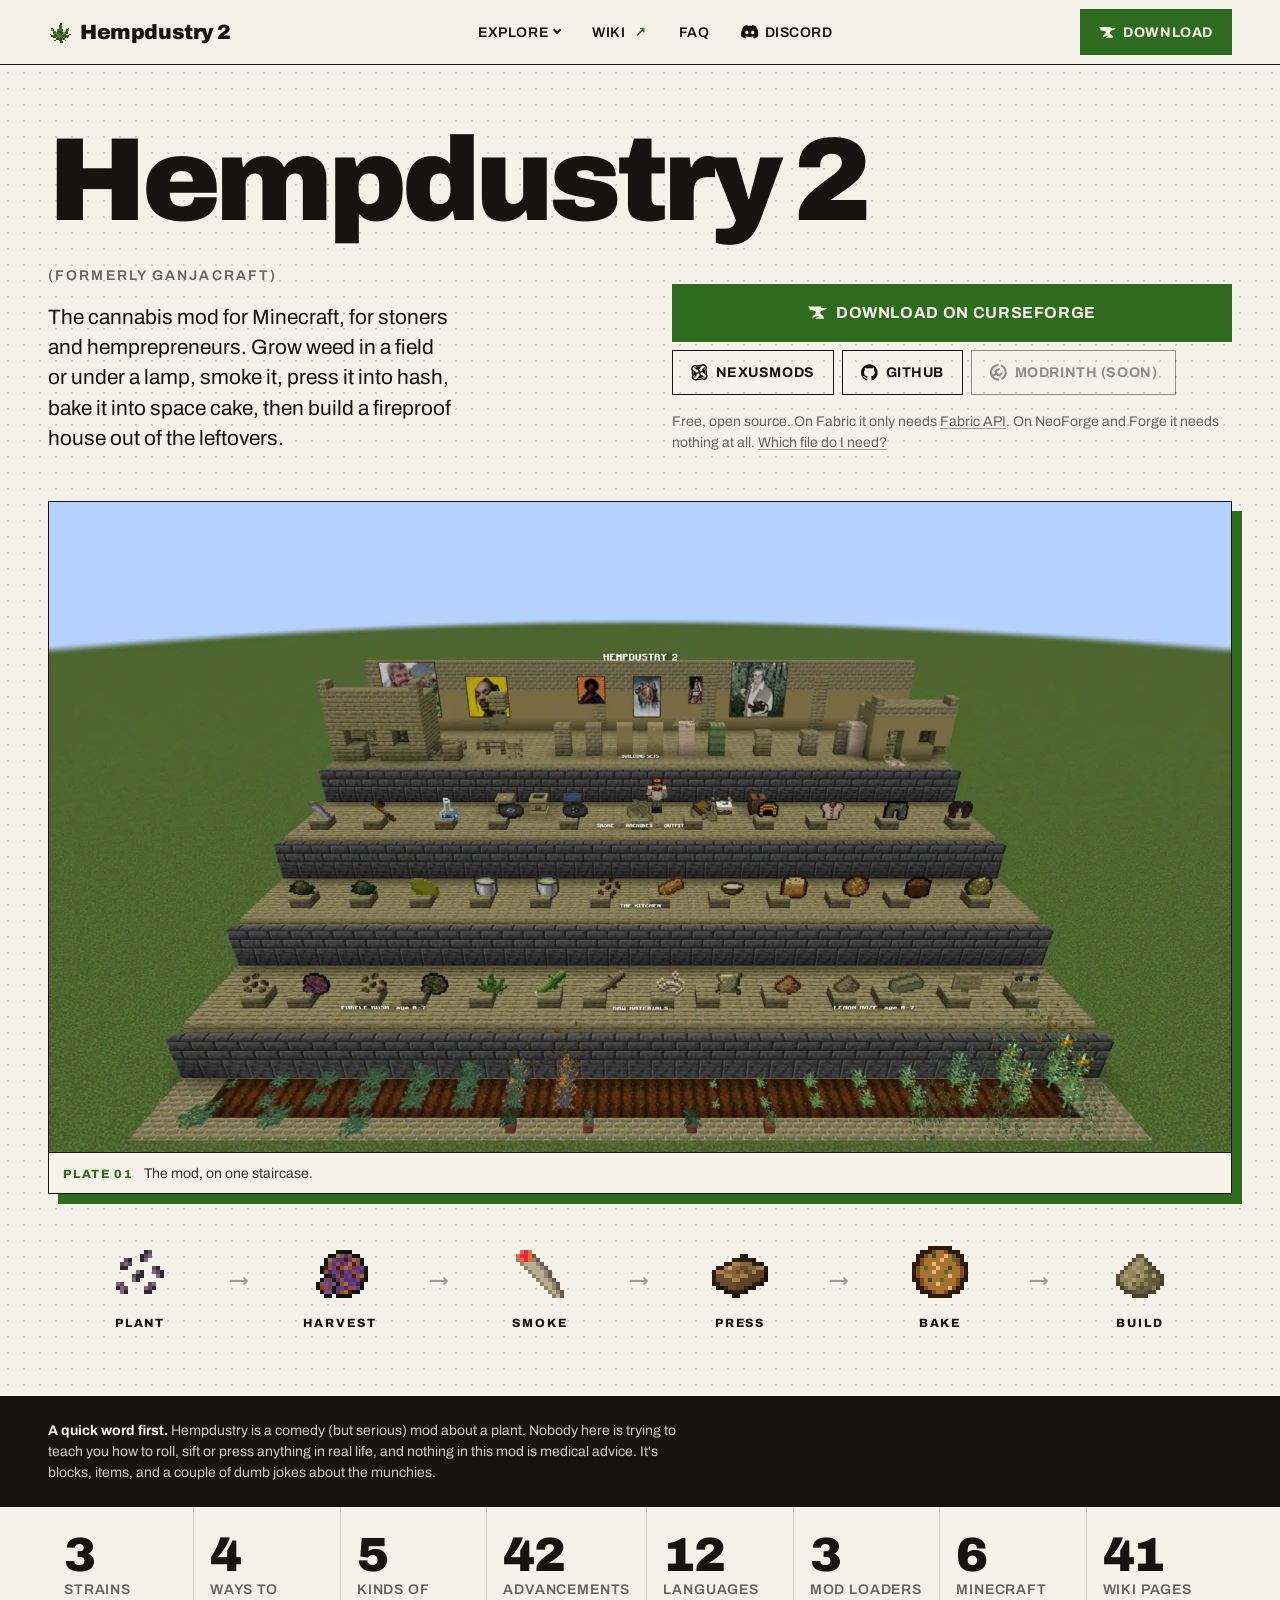
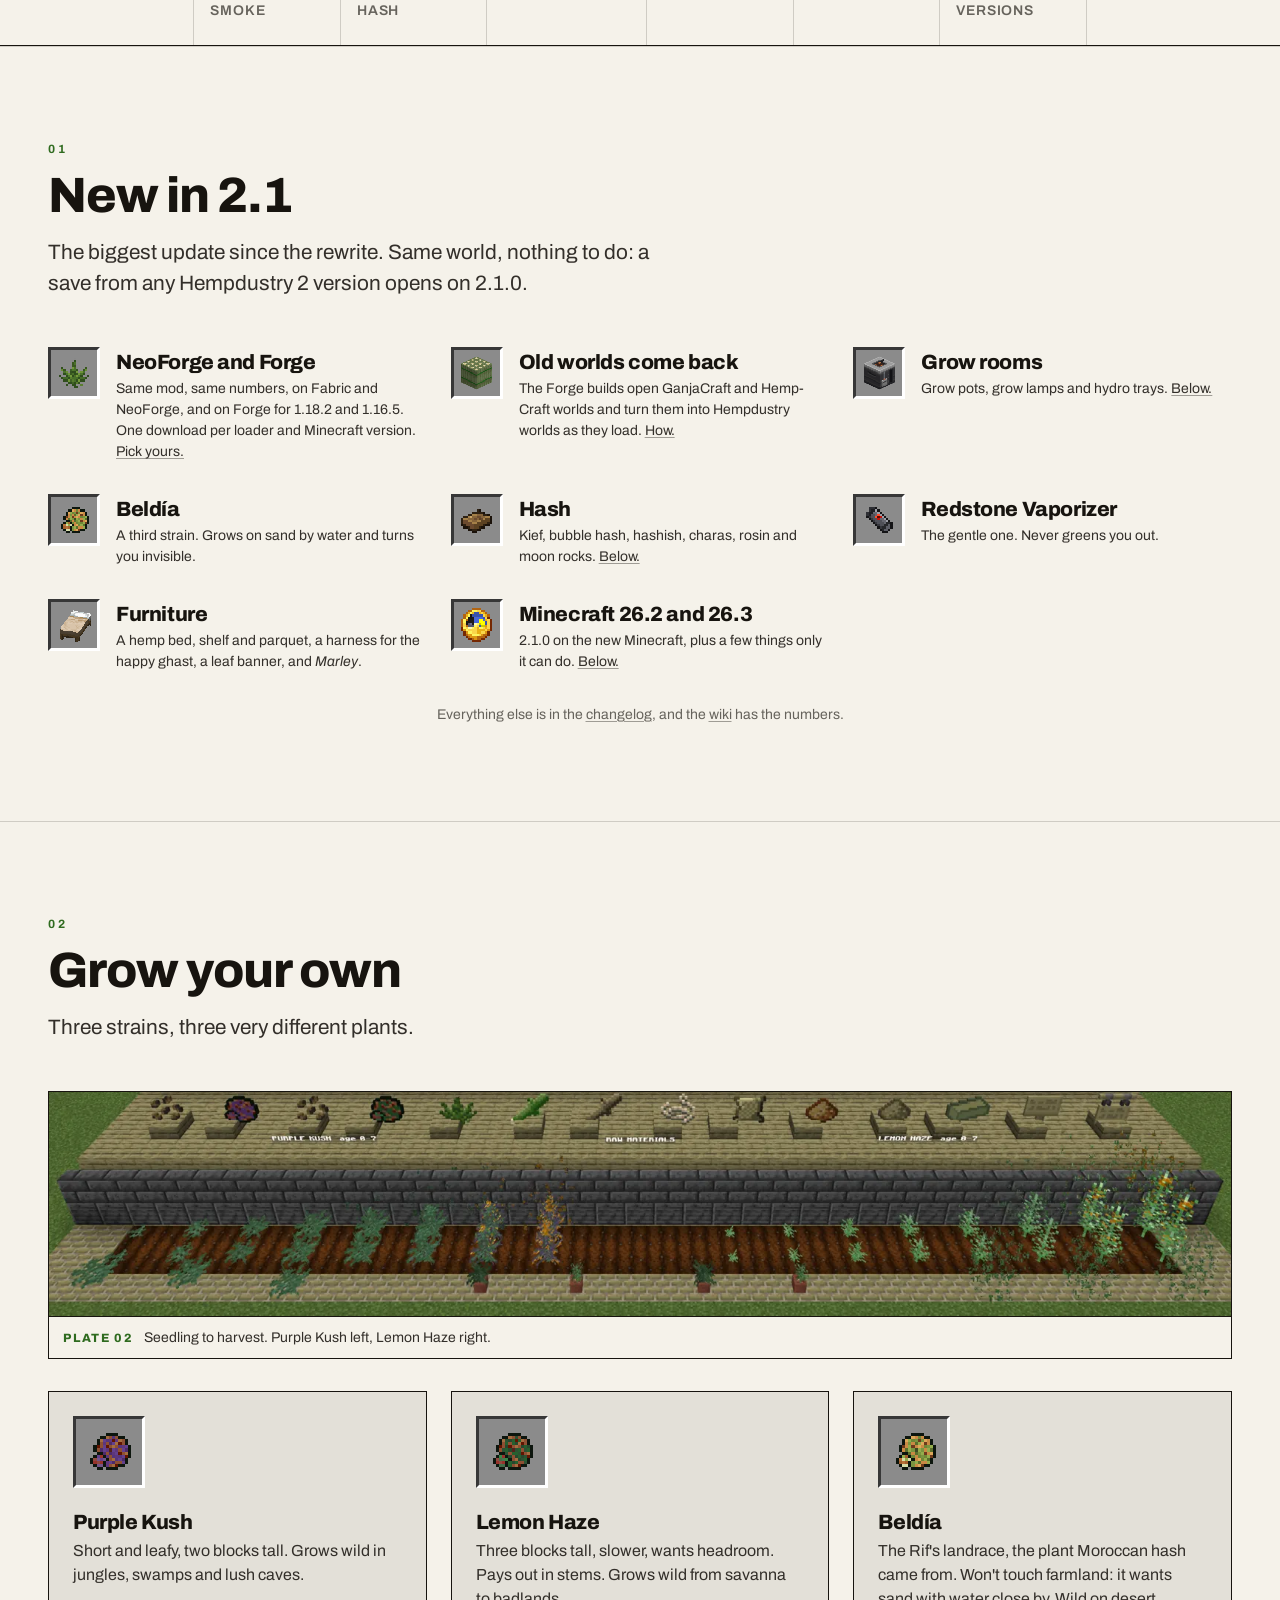
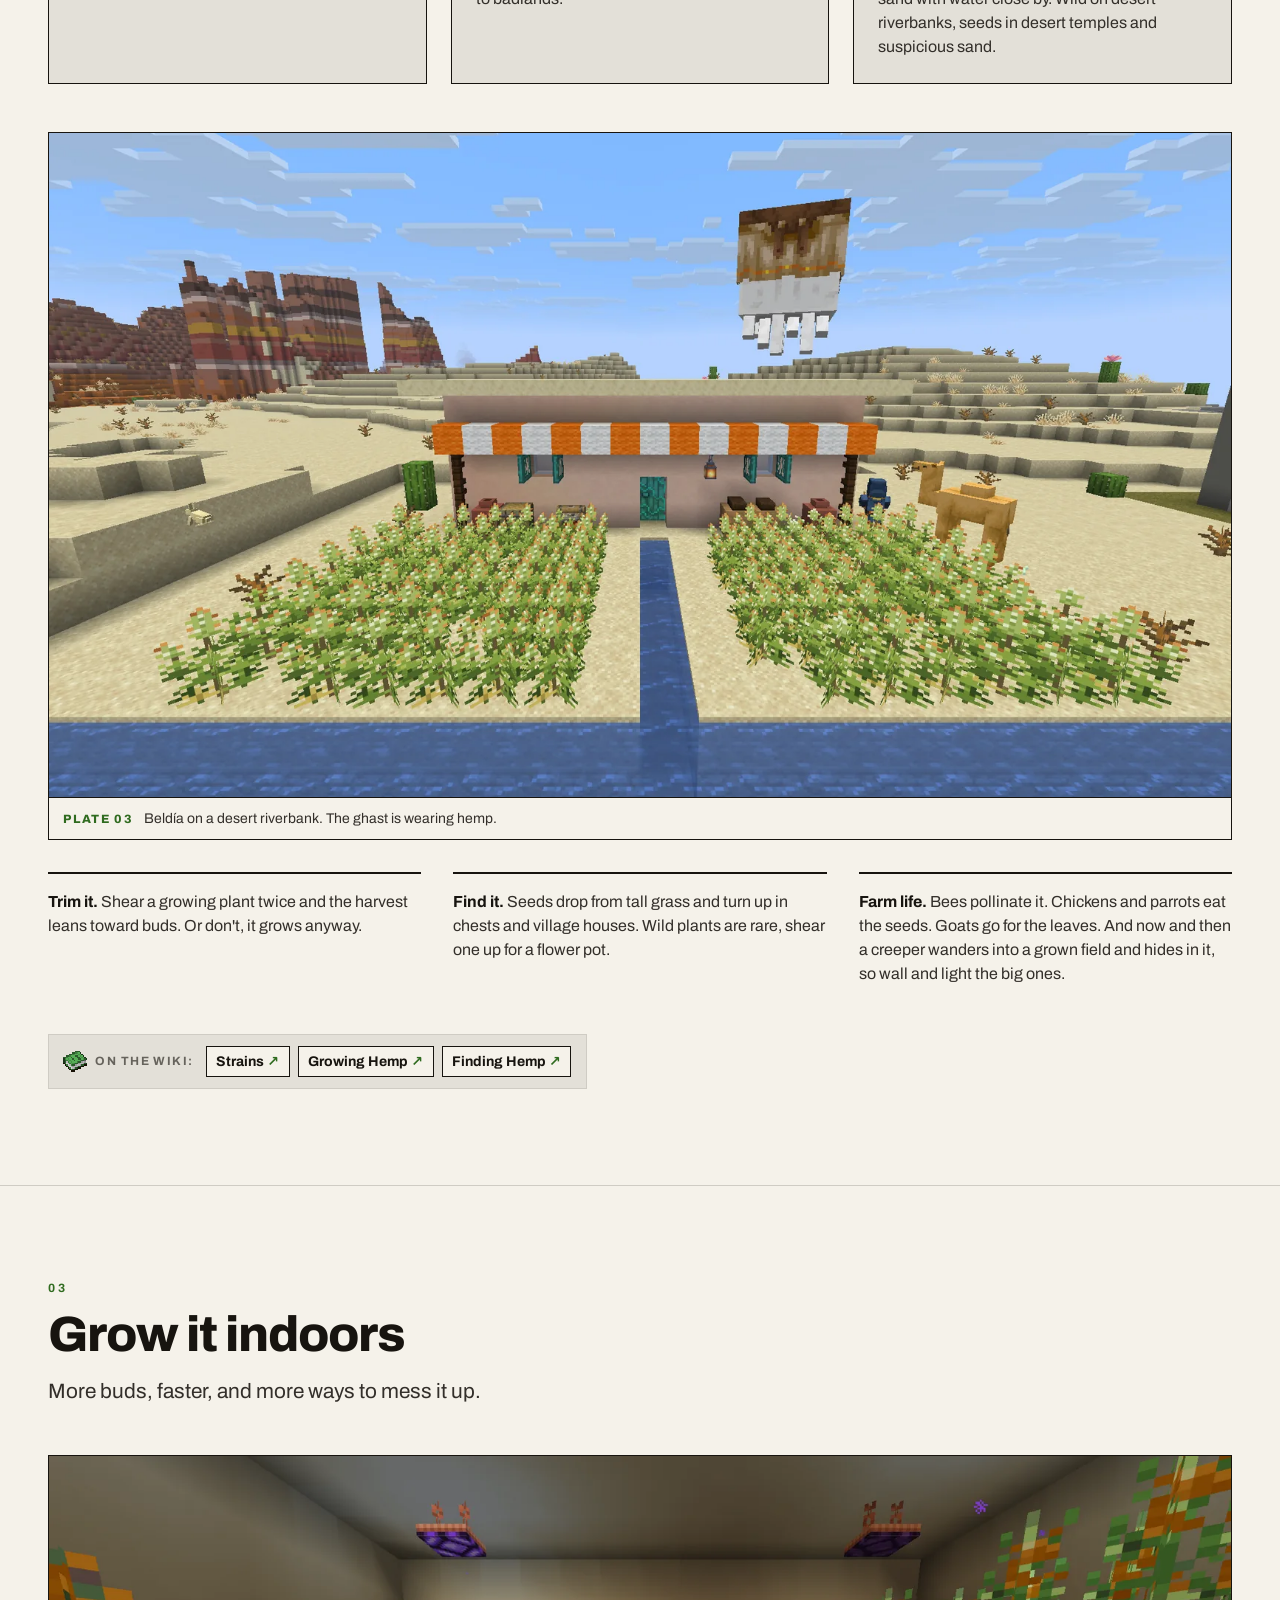
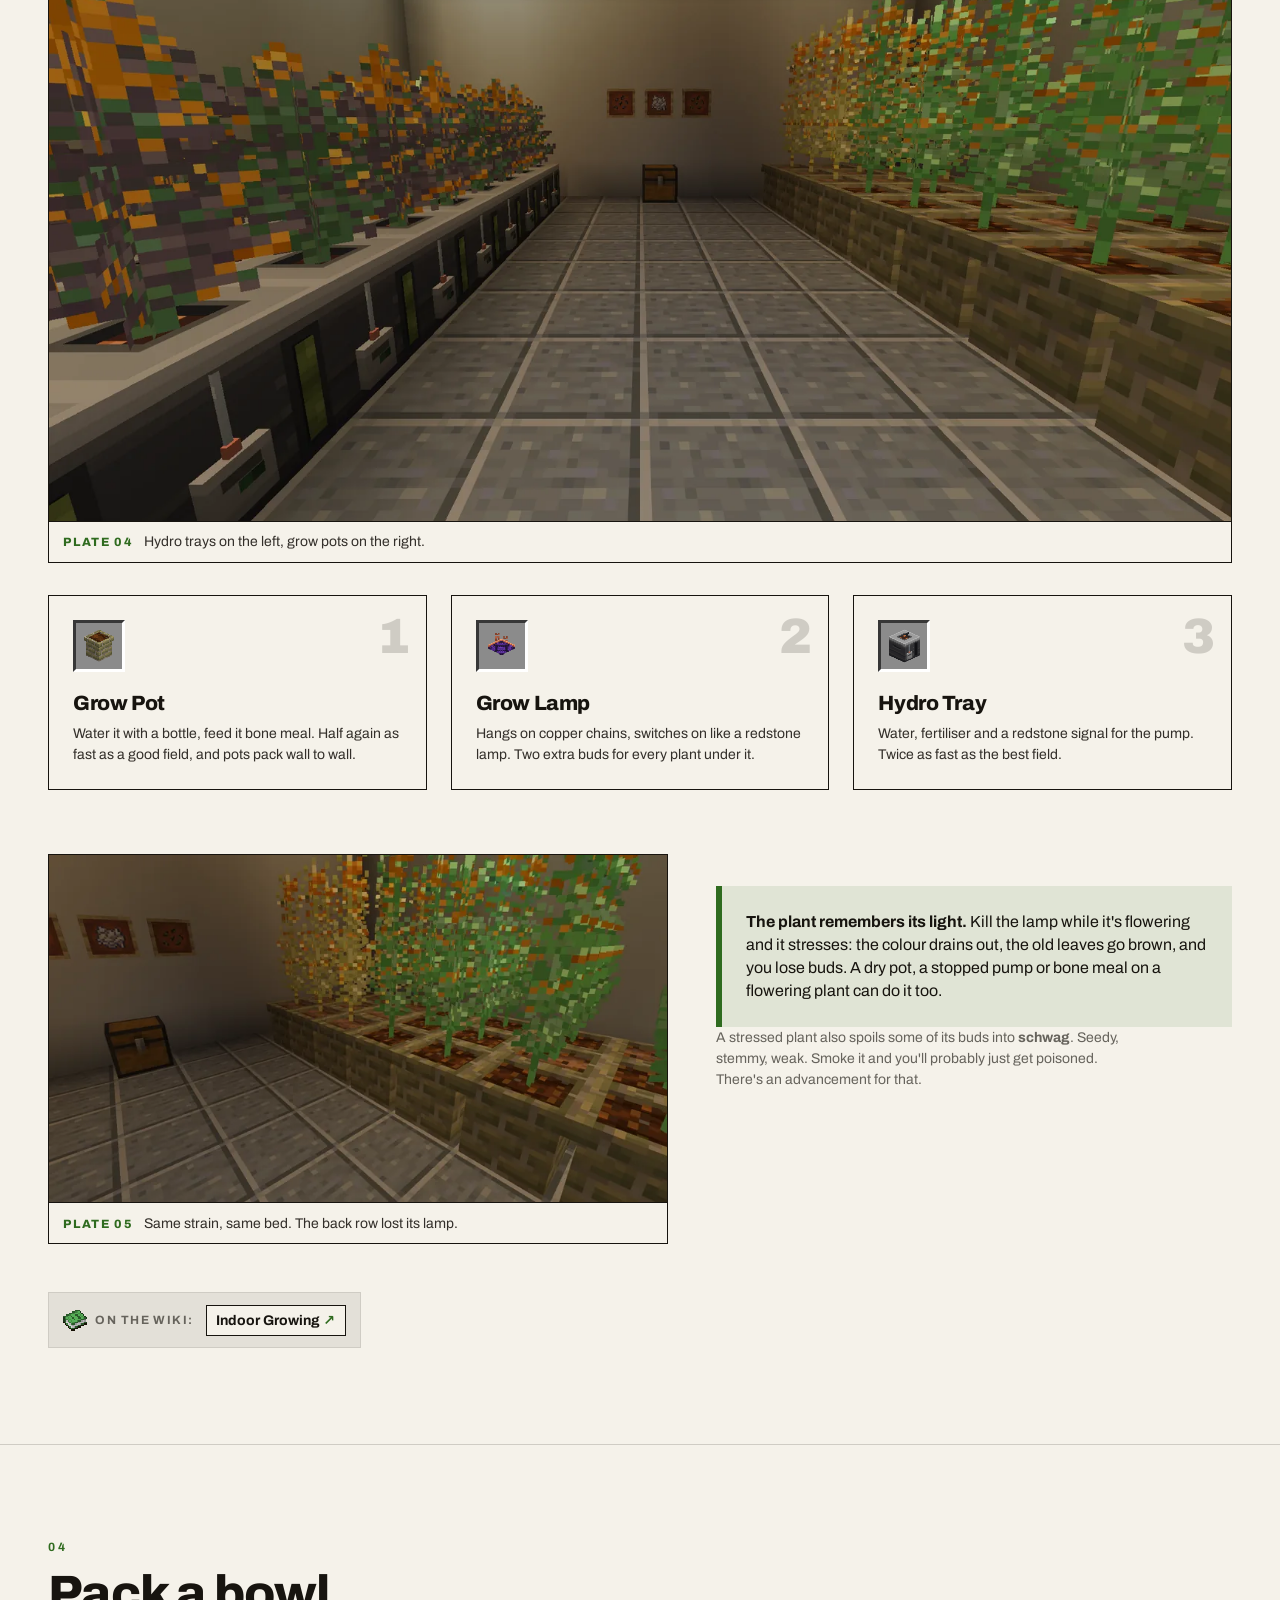
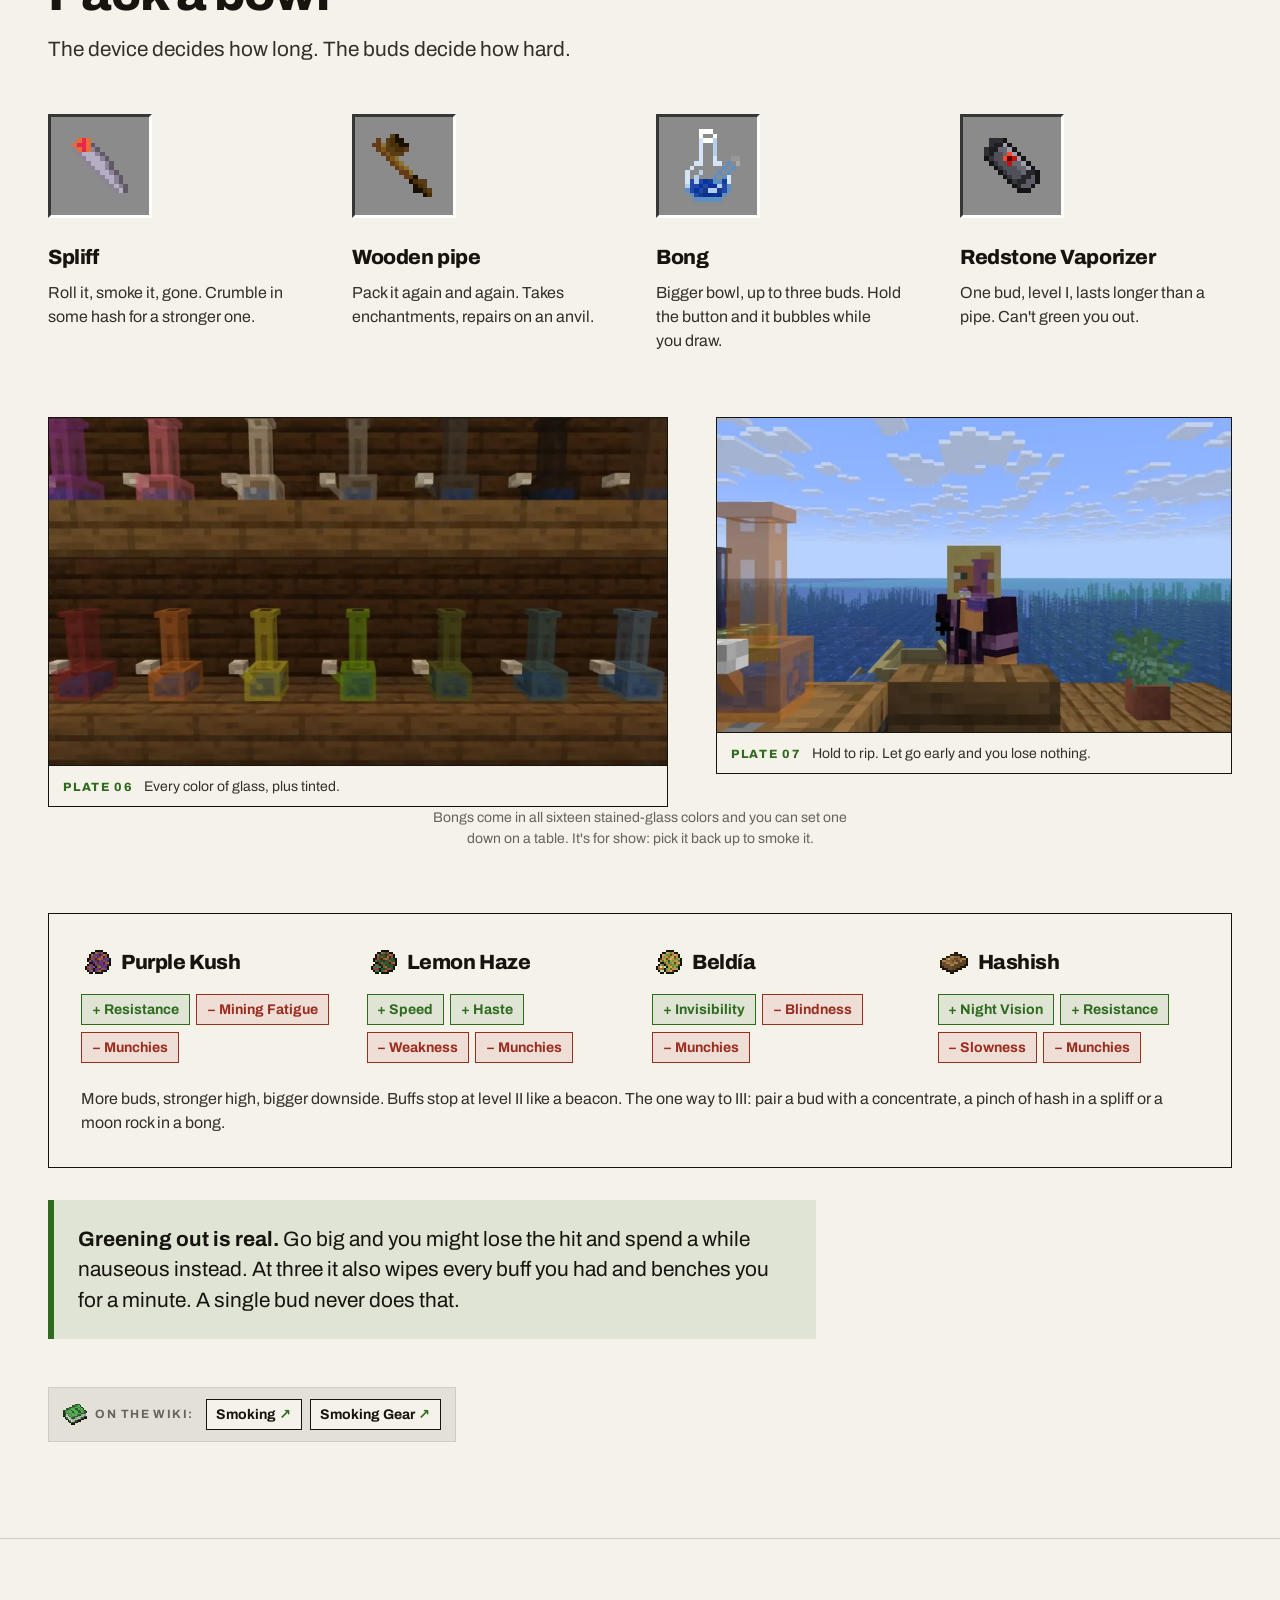
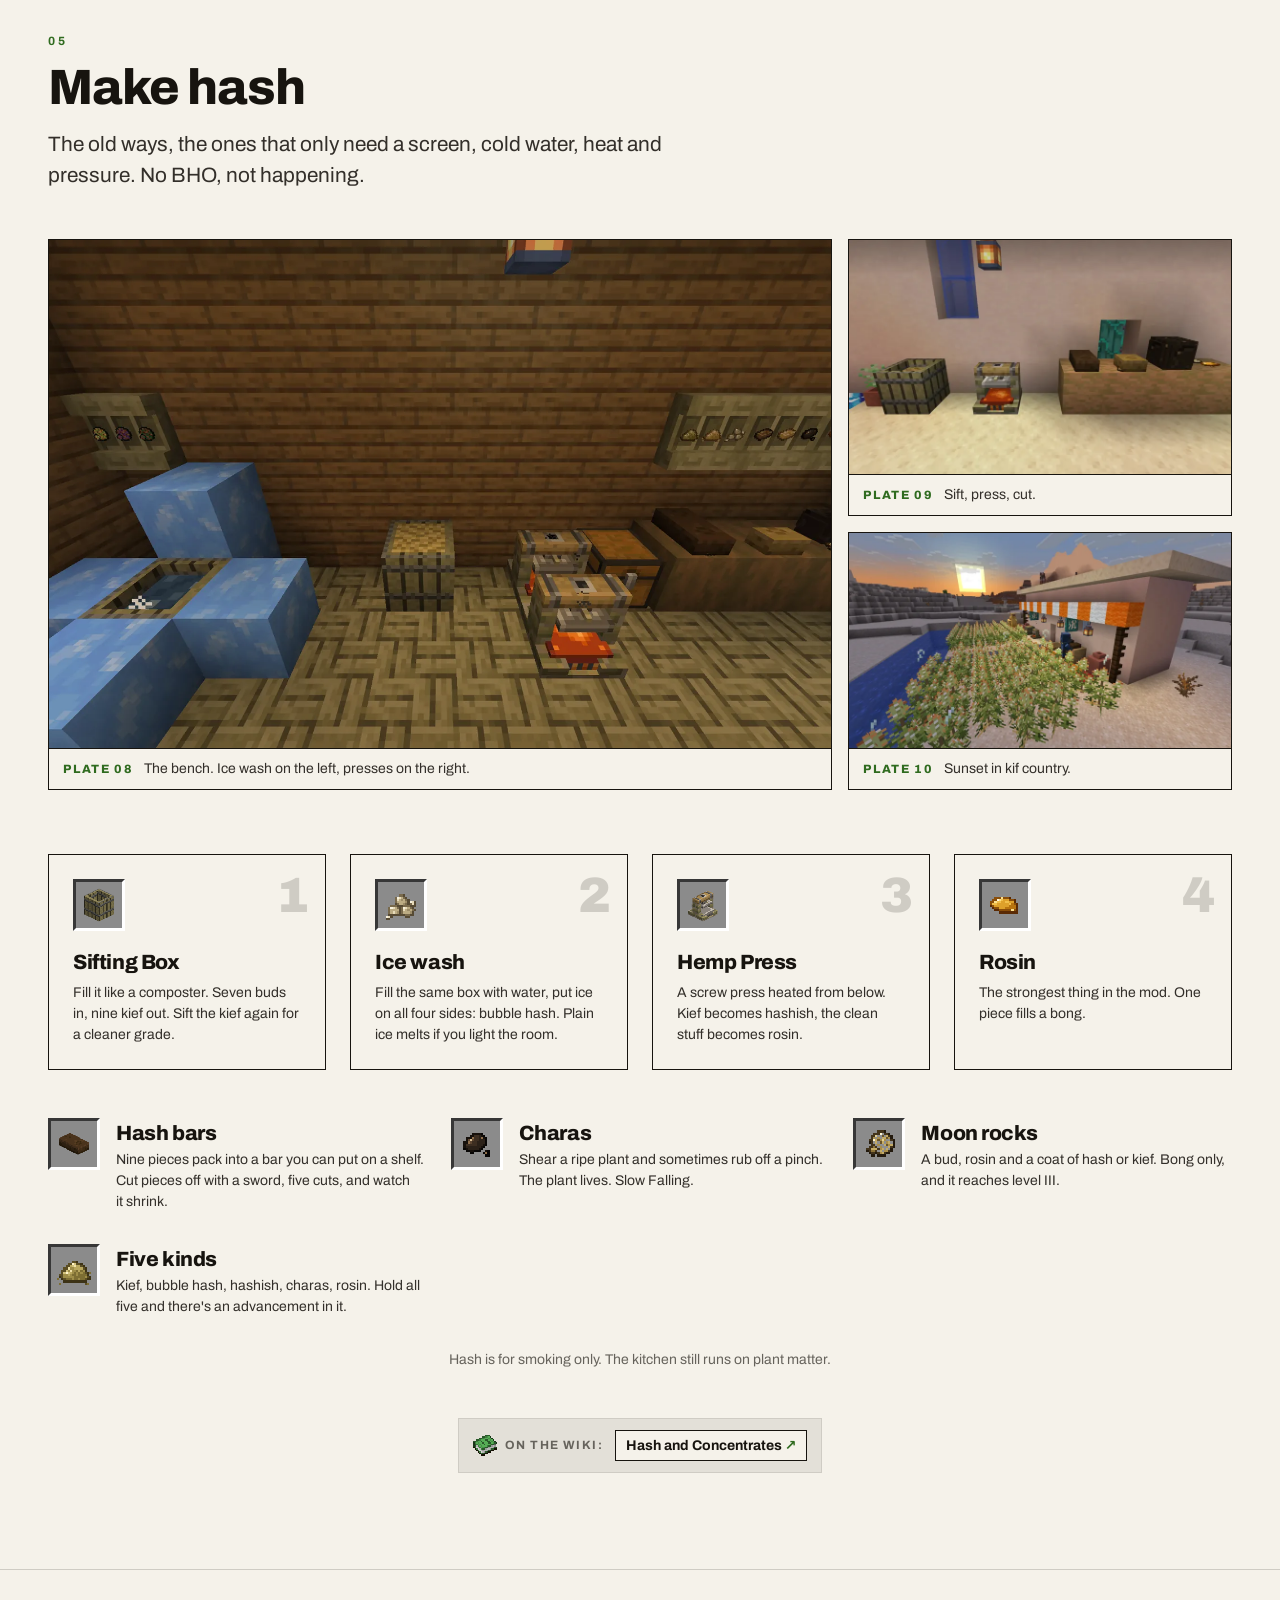
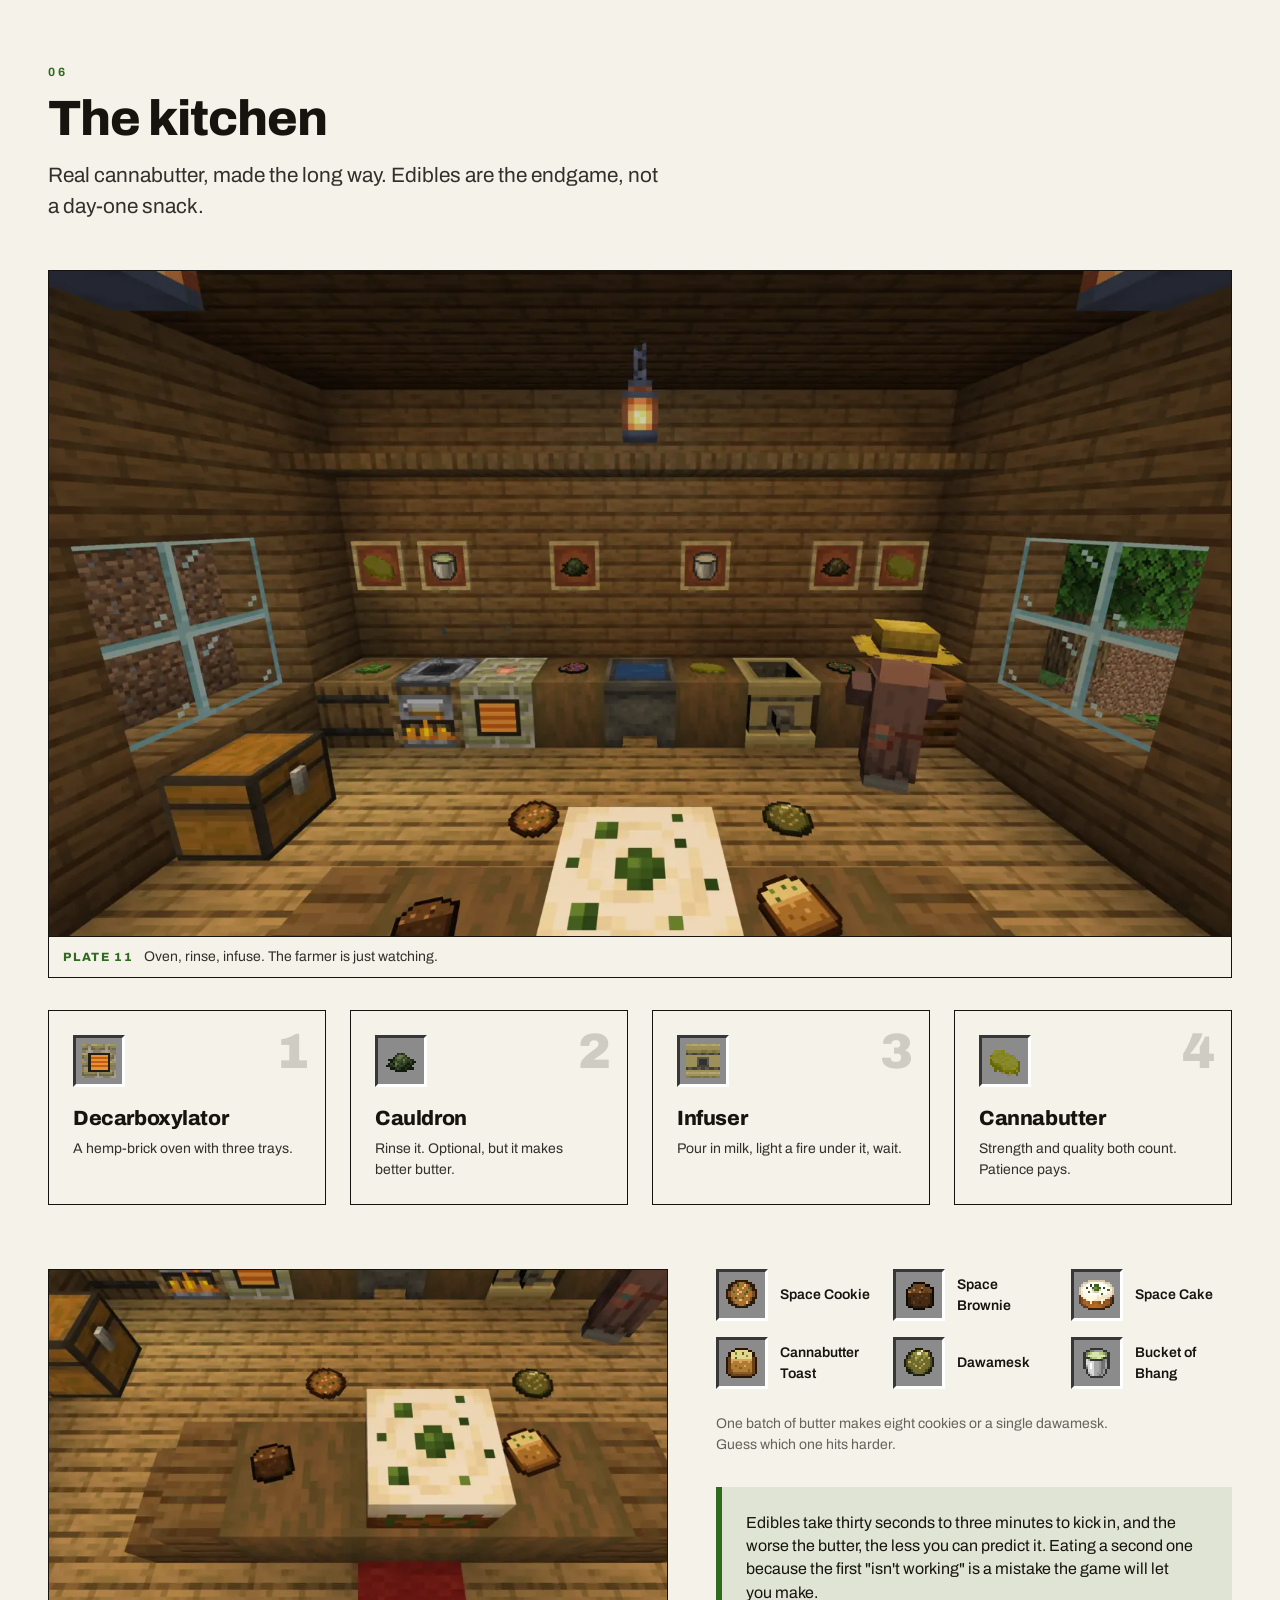
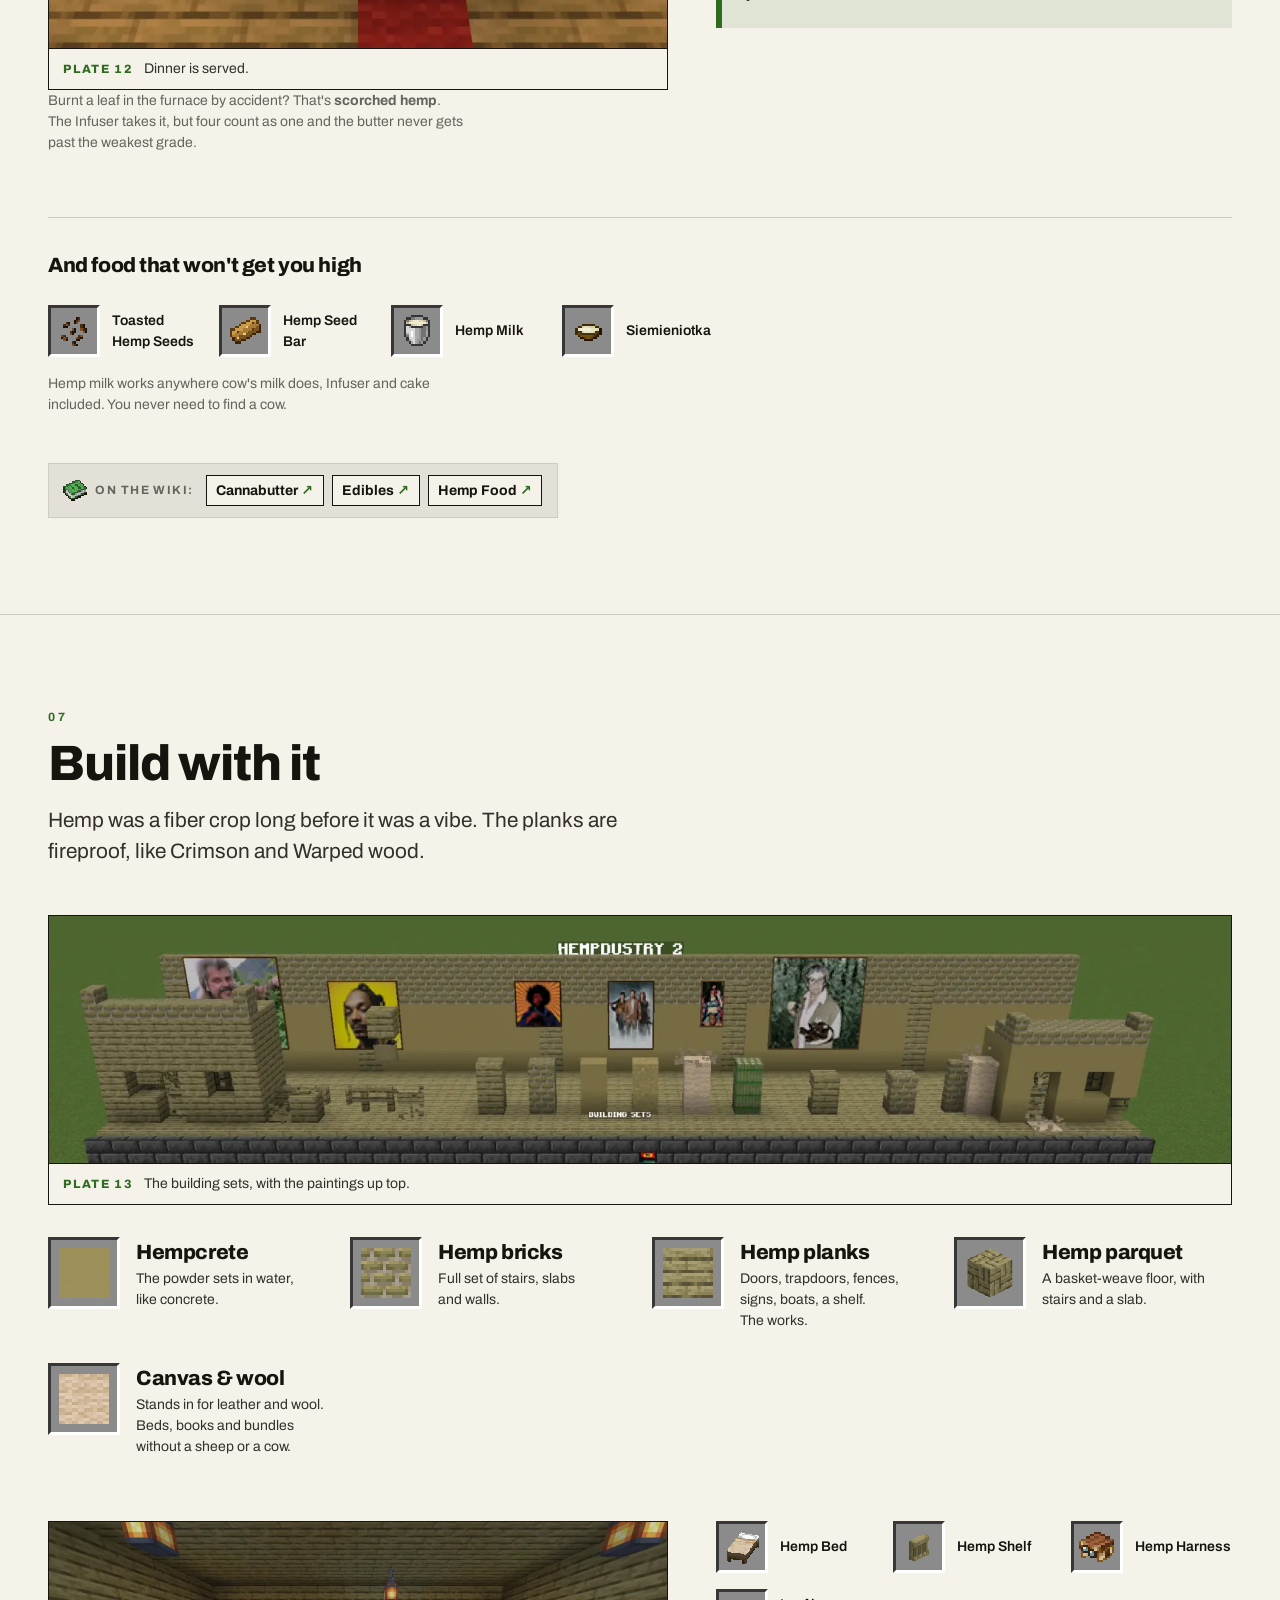
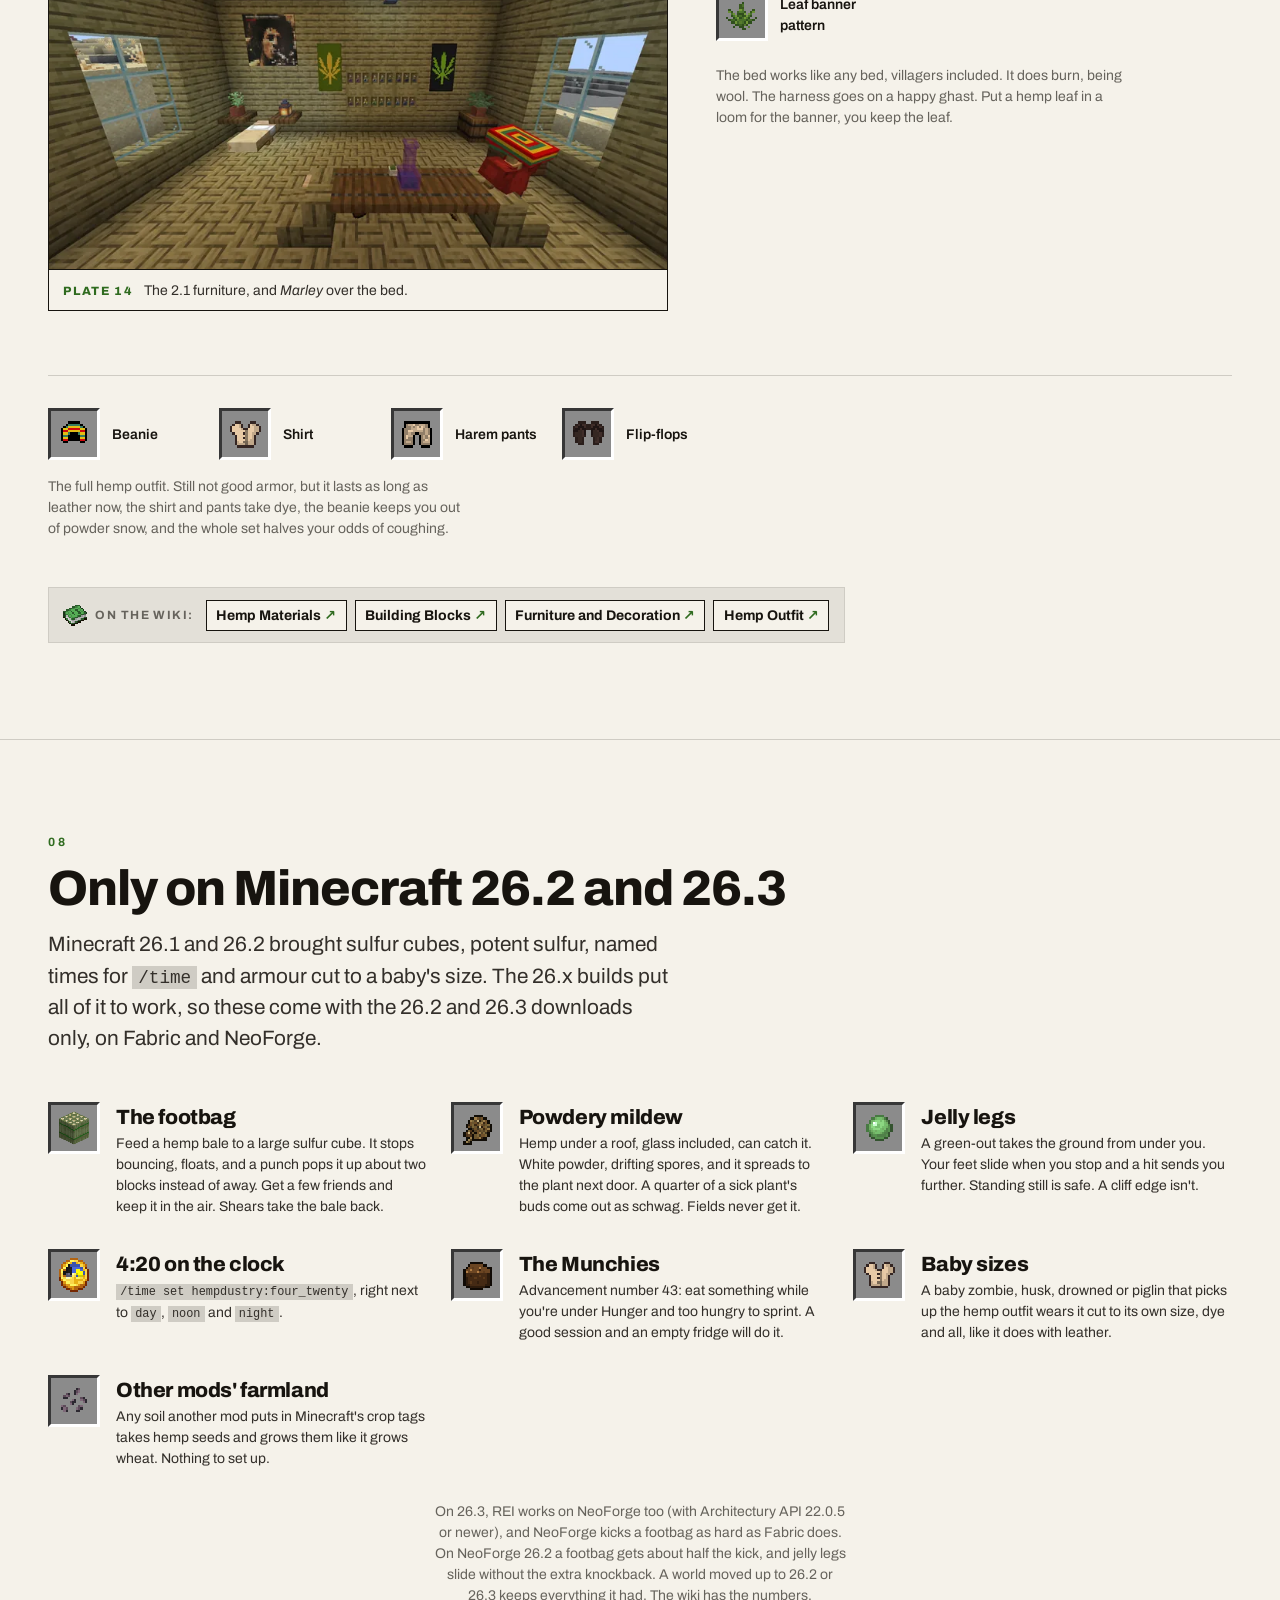
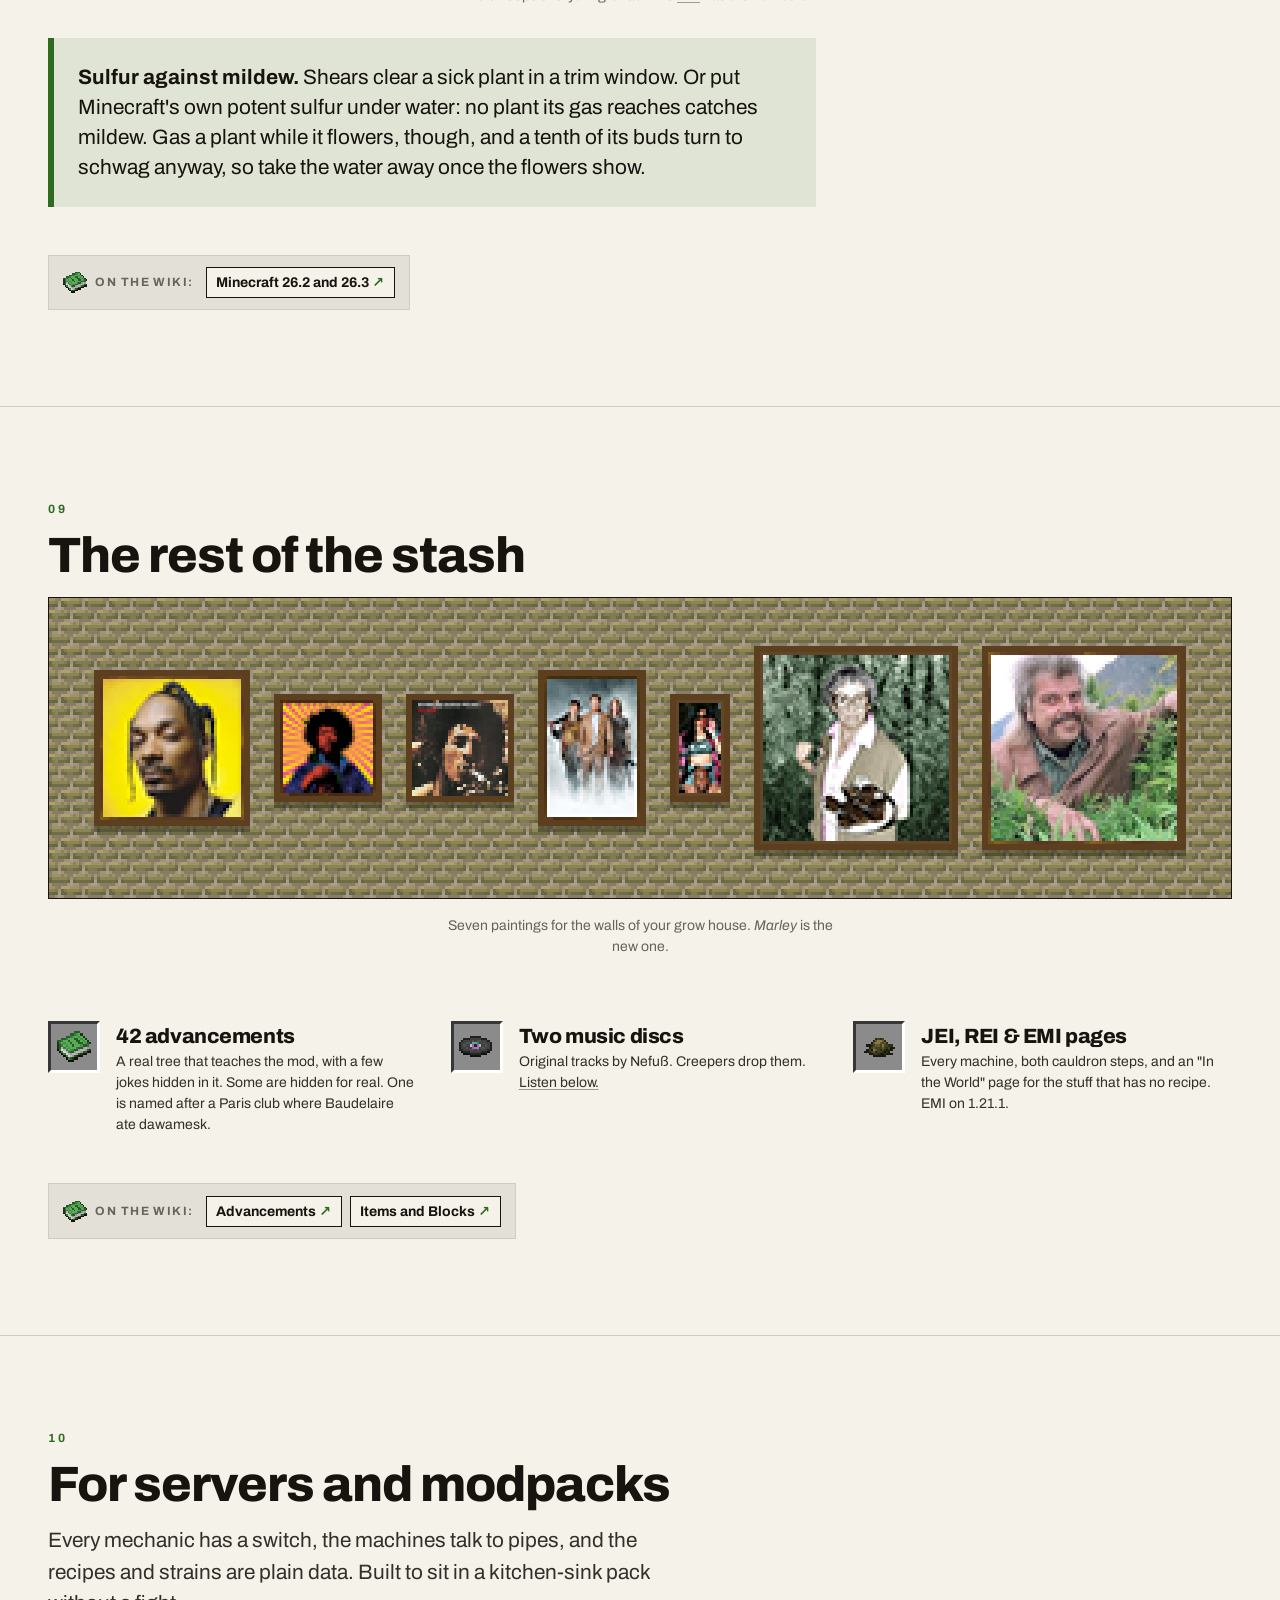
==== index.html @ 459a5767 "Open-source section: licence cards, a build-it terminal, a Can I…? board and the credits The two lic" ====
<!DOCTYPE html>
<html lang="en">
<head>
<meta charset="UTF-8">
<meta name="viewport" content="width=device-width, initial-scale=1.0">
<title>Hempdustry 2 – Minecraft Weed &amp; Cannabis Mod (Fabric, NeoForge &amp; Forge, 1.16.5 to 26.3)</title>
<meta name="description" content="Free, open-source weed mod for Minecraft Java on Fabric, NeoForge and Forge. Grow cannabis indoors or out, smoke it in a spliff, pipe, bong or vaporizer, press hash and rosin, bake edibles, build with hemp. Minecraft 26.3, 26.2, 1.21.11, 1.21.1, 1.18.2 and 1.16.5; opens GanjaCraft and Hemp-Craft worlds.">
<link rel="canonical" href="https://warlon-mhite.github.io/hempdustry-github-page/">
<meta property="og:type" content="website">
<meta property="og:site_name" content="Hempdustry 2">
<meta property="og:url" content="https://warlon-mhite.github.io/hempdustry-github-page/">
<meta property="og:title" content="Hempdustry 2 – the Minecraft cannabis mod">
<meta property="og:description" content="Grow weed, smoke it, press it into hash, bake it, build with it. A Vanilla+ cannabis mod for Minecraft Java on Fabric, NeoForge and Forge.">
<meta property="og:image" content="https://warlon-mhite.github.io/hempdustry-github-page/assets/shots/showcase-1600.webp">
<meta property="og:image:width" content="1600">
<meta property="og:image:height" content="880">
<meta name="twitter:card" content="summary_large_image">
<script type="application/ld+json">
{
  "@context": "https://schema.org",
  "@type": "SoftwareApplication",
  "name": "Hempdustry 2",
  "alternateName": ["Hempdustry", "GanjaCraft"],
  "description": "A free, open-source cannabis (weed, marijuana, hemp) mod for Minecraft Java Edition on Fabric, NeoForge and Forge. Grow three strains in fields, grow pots or hydro trays, smoke them in a spliff, pipe, bong or vaporizer, sift and press hash and rosin, make cannabutter and edibles, and build with hempcrete, hemp bricks and hemp planks. The Forge 1.16.5 and 1.18.2 builds open and convert GanjaCraft and Hemp-Craft worlds.",
  "url": "https://warlon-mhite.github.io/hempdustry-github-page/",
  "image": "https://warlon-mhite.github.io/hempdustry-github-page/assets/shots/showcase-1600.webp",
  "applicationCategory": "GameApplication",
  "applicationSubCategory": "Minecraft mod",
  "operatingSystem": "Windows, macOS, Linux (Minecraft Java Edition with Fabric, NeoForge or Forge)",
  "softwareVersion": "2.1.0",
  "dateModified": "2026-11-08",
  "softwareRequirements": "Minecraft Java Edition 26.3, 26.2, 1.21.11 or 1.21.1 with Fabric Loader and Fabric API, or NeoForge; Minecraft 1.18.2 or 1.16.5 with Forge",
  "keywords": "minecraft cannabis mod, minecraft weed mod, minecraft marijuana mod, minecraft hemp mod, minecraft hash mod, fabric mod, neoforge mod, forge mod, ganjacraft, edibles, bong, grow room, hempcrete",
  "license": "https://www.gnu.org/licenses/agpl-3.0.html",
  "isAccessibleForFree": true,
  "offers": { "@type": "Offer", "price": "0", "priceCurrency": "USD" },
  "author": { "@type": "Person", "name": "Warlon Mhite" },
  "downloadUrl": "https://www.curseforge.com/minecraft/mc-mods/ganjacraft",
  "sameAs": [
    "https://www.curseforge.com/minecraft/mc-mods/ganjacraft",
    "https://www.nexusmods.com/minecraft/mods/218",
    "https://github.com/warlon-mhite/hempdustry-fabric"
  ]
}
</script>
<link rel="icon" href="assets/icons/hemp_leaf.png">
<link rel="preconnect" href="https://fonts.googleapis.com">
<link rel="preconnect" href="https://fonts.gstatic.com" crossorigin>
<link href="https://fonts.googleapis.com/css2?family=Archivo:ital,wght@0,400;0,500;0,600;0,700;0,800;0,900;1,400;1,600&family=Pixelify+Sans:wght@400;500&display=swap" rel="stylesheet">
<link rel="stylesheet" href="assets/css/style.css">
</head>
<body id="top">
<!-- Platform logos: Simple Icons (CC0), drawn in currentColor -->
<svg class="sprite" width="0" height="0" aria-hidden="true" focusable="false">
  <symbol id="logo-curseforge" viewBox="0 0 24 24"><path d="M18.326 9.2145S23.2261 8.4418 24 6.1882h-7.5066V4.4H0l2.0318 2.3576V9.173s5.1267-.2665 7.1098 1.2372c2.7146 2.516-3.053 5.917-3.053 5.917L5.0995 19.6c1.5465-1.4726 4.494-3.3775 9.8983-3.2857-2.0565.65-4.1245 1.6651-5.7344 3.2857h10.9248l-1.0288-3.2726s-7.918-4.6688-.8336-7.1127z"/></symbol>
  <symbol id="logo-nexusmods" viewBox="0 0 24 24"><path d="M17.376 0c-.993 0-2.18.686-2.907 1.182-1.676-.36-4.036-.545-6.787.635-1.365-.513-2.425-.562-3.32-.488a2.16 2.16 0 0 0-1.27.429c-.33.22-2.788 2.69-3.069 4.652C-.15 7.508.68 8.932 1.218 9.718c-.44 1.76-.2 4.572.517 6.188-.353 1.041-.713 2.089-.664 3.205.01.584.061 1.188.398 1.684C1.72 21.19 4.528 24 6.545 24c.957 0 1.93-.428 3.07-1.24 2.16.383 4.402.348 6.448-.532 2.573 1.001 4.224.625 4.84.162.587-.457 2.826-2.915 3.07-4.622.1-.672-.023-1.638-1.226-3.397a10.983 10.983 0 0 0-.501-6.455c.396-1.069.673-2.188.59-3.337-.015-.68-.221-1.167-.487-1.507-.209-.335-2.415-2.39-4.028-2.91A3.105 3.105 0 0 0 17.376 0m-.03 2.082c.65.015 2.155 1.093 3.01 1.906l.355.34c-.959-.163-2.125.428-3.26 1.55a10.28 10.28 0 0 0-1.358 1.595c-.28.384-.517.768-.753 1.285l1.18.635-3.895 1.477-1.122-4.18 1.033.547c1.358-3.102 2.524-3.973 3.232-4.416h.015a5.12 5.12 0 0 1 1.49-.724zM12 3.065a8.932 8.932 0 0 1 2.22.279 7.67 7.67 0 0 0-.42.488 8.403 8.403 0 0 0-1.8-.196 8.336 8.336 0 0 0-5.897 2.432 7.86 7.86 0 0 1-.37-.433A8.905 8.905 0 0 1 12 3.065m-7.076.305c.71-.002 1.309.127 2.2.466a9.526 9.526 0 0 0-1.713 1.337c-.327-.542-.624-1.156-.488-1.803m-.606.042c-.162.96.428 2.126 1.55 3.264.457.487 1.003.945 1.594 1.358.383.281.767.517 1.283.754l.62-1.182 1.49 3.914-4.176 1.122.546-1.033c-3.099-1.36-3.969-2.526-4.412-3.235v-.015a5.144 5.144 0 0 1-.723-1.491l-.015-.074c.015-.65 1.092-2.156 1.904-3.013Zm16.035 1.483a1.259 1.259 0 0 1 .26.015l.14.023a5.05 5.05 0 0 1-.13 1.137v.015c-.1.383-.228.765-.377 1.148a9.526 9.526 0 0 0-1.346-1.776c.547-.357 1.051-.546 1.453-.562M18.43 5.8a8.903 8.903 0 0 1 2.506 6.2 8.937 8.937 0 0 1-.27 2.183 7.658 7.658 0 0 0-.488-.425A8.407 8.407 0 0 0 20.364 12 8.334 8.334 0 0 0 18 6.173a7.904 7.904 0 0 1 .429-.373M3.315 9.905c.157.148.319.29.488.425A8.417 8.417 0 0 0 3.636 12c0 2.248.887 4.286 2.327 5.788a8.11 8.11 0 0 1-.426.376A8.902 8.902 0 0 1 3.065 12a8.937 8.937 0 0 1 .25-2.095m13.988 1.541-.546 1.034c3.098 1.359 3.969 2.526 4.412 3.235v.014c.34.488.575.99.723 1.492l.014.074c-.014.65-1.092 2.156-1.903 3.013l-.34.354c.163-.96-.427-2.127-1.549-3.264a10.298 10.298 0 0 0-1.594-1.359 7.008 7.008 0 0 0-1.283-.753l-.605 1.152-1.505-3.87zm-6.006 1.684 1.121 4.18-1.033-.547c-1.357 3.102-2.523 3.973-3.231 4.416h-.015c-.487.34-.989.576-1.49.724l-.074.015c-.65-.015-2.154-1.093-3.01-1.906l-.354-.34c.959.163 2.124-.428 3.26-1.55.488-.458.945-1.004 1.358-1.595.28-.384.517-.768.753-1.285l-1.166-.635ZM3.72 16.663A9.526 9.526 0 0 0 5.086 18.5c-.697.47-1.33.665-1.777.59l-.138-.024c0-.367.038-.748.128-1.137v-.015c.11-.417.254-.835.42-1.252m14.131 1.314c.129.14.253.283.372.43A8.904 8.904 0 0 1 12 20.936a8.932 8.932 0 0 1-2.282-.296 7.757 7.757 0 0 0 .417-.487 8.335 8.335 0 0 0 7.716-2.175m.696.889c.43.666.607 1.267.534 1.698l-.023.138a5.034 5.034 0 0 1-1.136-.128h-.014a10.718 10.718 0 0 1-1.114-.366 9.526 9.526 0 0 0 1.753-1.342"/></symbol>
  <symbol id="logo-github" viewBox="0 0 24 24"><path d="M12 .297c-6.63 0-12 5.373-12 12 0 5.303 3.438 9.8 8.205 11.385.6.113.82-.258.82-.577 0-.285-.01-1.04-.015-2.04-3.338.724-4.042-1.61-4.042-1.61C4.422 18.07 3.633 17.7 3.633 17.7c-1.087-.744.084-.729.084-.729 1.205.084 1.838 1.236 1.838 1.236 1.07 1.835 2.809 1.305 3.495.998.108-.776.417-1.305.76-1.605-2.665-.3-5.466-1.332-5.466-5.93 0-1.31.465-2.38 1.235-3.22-.135-.303-.54-1.523.105-3.176 0 0 1.005-.322 3.3 1.23.96-.267 1.98-.399 3-.405 1.02.006 2.04.138 3 .405 2.28-1.552 3.285-1.23 3.285-1.23.645 1.653.24 2.873.12 3.176.765.84 1.23 1.91 1.23 3.22 0 4.61-2.805 5.625-5.475 5.92.42.36.81 1.096.81 2.22 0 1.606-.015 2.896-.015 3.286 0 .315.21.69.825.57C20.565 22.092 24 17.592 24 12.297c0-6.627-5.373-12-12-12"/></symbol>
  <symbol id="logo-modrinth" viewBox="0 0 24 24"><path d="M12.252.004a11.78 11.768 0 0 0-8.92 3.73 11 10.999 0 0 0-2.17 3.11 11.37 11.359 0 0 0-1.16 5.169c0 1.42.17 2.5.6 3.77.24.759.77 1.899 1.17 2.529a12.3 12.298 0 0 0 8.85 5.639c.44.05 2.54.07 2.76.02.2-.04.22.1-.26-1.7l-.36-1.37-1.01-.06a8.5 8.489 0 0 1-5.18-1.8 5.34 5.34 0 0 1-1.3-1.26c0-.05.34-.28.74-.5a37.572 37.545 0 0 1 2.88-1.629c.03 0 .5.45 1.06.98l1 .97 2.07-.43 2.06-.43 1.47-1.47c.8-.8 1.48-1.5 1.48-1.52 0-.09-.42-1.63-.46-1.7-.04-.06-.2-.03-1.02.18-.53.13-1.2.3-1.45.4l-.48.15-.53.53-.53.53-.93.1-.93.07-.52-.5a2.7 2.7 0 0 1-.96-1.7l-.13-.6.43-.57c.68-.9.68-.9 1.46-1.1.4-.1.65-.2.83-.33.13-.099.65-.579 1.14-1.069l.9-.9-.7-.7-.7-.7-1.95.54c-1.07.3-1.96.53-1.97.53-.03 0-2.23 2.48-2.63 2.97l-.29.35.28 1.03c.16.56.3 1.16.31 1.34l.03.3-.34.23c-.37.23-2.22 1.3-2.84 1.63-.36.2-.37.2-.44.1-.08-.1-.23-.6-.32-1.03-.18-.86-.17-2.75.02-3.73a8.84 8.839 0 0 1 7.9-6.93c.43-.03.77-.08.78-.1.06-.17.5-2.999.47-3.039-.01-.02-.1-.02-.2-.03Zm3.68.67c-.2 0-.3.1-.37.38-.06.23-.46 2.42-.46 2.52 0 .04.1.11.22.16a8.51 8.499 0 0 1 2.99 2 8.38 8.379 0 0 1 2.16 3.449 6.9 6.9 0 0 1 .4 2.8c0 1.07 0 1.27-.1 1.73a9.37 9.369 0 0 1-1.76 3.769c-.32.4-.98 1.06-1.37 1.38-.38.32-1.54 1.1-1.7 1.14-.1.03-.1.06-.07.26.03.18.64 2.56.7 2.78l.06.06a12.07 12.058 0 0 0 7.27-9.4c.13-.77.13-2.58 0-3.4a11.96 11.948 0 0 0-5.73-8.578c-.7-.42-2.05-1.06-2.25-1.06Z"/></symbol>
  <symbol id="logo-discord" viewBox="0 0 24 24"><path d="M20.317 4.3698a19.7913 19.7913 0 00-4.8851-1.5152.0741.0741 0 00-.0785.0371c-.211.3753-.4447.8648-.6083 1.2495-1.8447-.2762-3.68-.2762-5.4868 0-.1636-.3933-.4058-.8742-.6177-1.2495a.077.077 0 00-.0785-.037 19.7363 19.7363 0 00-4.8852 1.515.0699.0699 0 00-.0321.0277C.5334 9.0458-.319 13.5799.0992 18.0578a.0824.0824 0 00.0312.0561c2.0528 1.5076 4.0413 2.4228 5.9929 3.0294a.0777.0777 0 00.0842-.0276c.4616-.6304.8731-1.2952 1.226-1.9942a.076.076 0 00-.0416-.1057c-.6528-.2476-1.2743-.5495-1.8722-.8923a.077.077 0 01-.0076-.1277c.1258-.0943.2517-.1923.3718-.2914a.0743.0743 0 01.0776-.0105c3.9278 1.7933 8.18 1.7933 12.0614 0a.0739.0739 0 01.0785.0095c.1202.099.246.1981.3728.2924a.077.077 0 01-.0066.1276 12.2986 12.2986 0 01-1.873.8914.0766.0766 0 00-.0407.1067c.3604.698.7719 1.3628 1.225 1.9932a.076.076 0 00.0842.0286c1.961-.6067 3.9495-1.5219 6.0023-3.0294a.077.077 0 00.0313-.0552c.5004-5.177-.8382-9.6739-3.5485-13.6604a.061.061 0 00-.0312-.0286zM8.02 15.3312c-1.1825 0-2.1569-1.0857-2.1569-2.419 0-1.3332.9555-2.4189 2.157-2.4189 1.2108 0 2.1757 1.0952 2.1568 2.419 0 1.3332-.9555 2.4189-2.1569 2.4189zm7.9748 0c-1.1825 0-2.1569-1.0857-2.1569-2.419 0-1.3332.9554-2.4189 2.1569-2.4189 1.2108 0 2.1757 1.0952 2.1568 2.419 0 1.3332-.946 2.4189-2.1568 2.4189Z"/></symbol>
</svg>

<header class="site-header">
  <div class="container header-inner">
    <a class="brand" href="#top"><img src="assets/icons/hemp_leaf.png" alt="" width="16" height="16"><span class="brand-text">Hempdustry 2</span></a>
    <nav class="site-nav" aria-label="Primary">
      <ul class="nav-main">
        <li>
          <details class="nav-explore">
            <summary>Explore<span class="chev" aria-hidden="true"></span></summary>
            <ul class="explore-menu">
              <li><a href="#grow"><span class="slot"><img src="assets/icons/indica_seeds.png" alt="" width="16" height="16"></span>Grow</a></li>
              <li><a href="#indoor"><span class="slot"><img src="assets/icons/grow_lamp.png" alt="" width="16" height="16"></span>Grow indoors</a></li>
              <li><a href="#smoke"><span class="slot"><img src="assets/icons/bong.png" alt="" width="16" height="16"></span>Smoke</a></li>
              <li><a href="#hash"><span class="slot"><img src="assets/icons/hashish.png" alt="" width="16" height="16"></span>Hash</a></li>
              <li><a href="#kitchen"><span class="slot"><img src="assets/icons/space_cake.png" alt="" width="16" height="16"></span>Kitchen</a></li>
              <li><a href="#build"><span class="slot"><img src="assets/icons/hemp_bricks_block.png" alt="" width="16" height="16"></span>Build</a></li>
              <li><a href="#minecraft-26"><span class="slot"><img src="assets/icons/clock.png" alt="" width="16" height="16"></span>Minecraft 26.x</a></li>
              <li><a href="#servers"><span class="slot"><img src="assets/icons/hemp_press.png" alt="" width="16" height="16"></span>Servers and packs</a></li>
              <li><a href="#soundtrack"><span class="slot"><img src="assets/discs/music_disc_moonlight.png" alt="" width="16" height="16"></span>Music</a></li>
              <li><a href="#roadmap"><span class="slot"><img src="assets/icons/warped_kush_buds.png" alt="" width="16" height="16"></span>Coming next</a></li>
            </ul>
          </details>
        </li>
        <li><a href="https://github.com/warlon-mhite/hempdustry-fabric/wiki" target="_blank" rel="noopener noreferrer">Wiki<span class="ext" aria-hidden="true">&nbsp;&#8599;</span></a></li>
        <li><a href="#faq">FAQ</a></li>
        <li><a href="https://discord.gg/2UBEb8PzD3" target="_blank" rel="noopener noreferrer" aria-label="Discord"><svg class="logo" aria-hidden="true"><use href="#logo-discord"></use></svg><span class="nav-label">Discord</span></a></li>
      </ul>
    </nav>
    <a class="button button-primary header-cta" href="#download"><svg class="logo" aria-hidden="true"><use href="#logo-curseforge"></use></svg>Download</a>
  </div>
</header>

<main>

  <section id="hero" class="hero">
    <div class="container">
      <h1>Hempdustry 2</h1>
      <div class="hero-grid">
        <div>
          <p class="hero-subtitle">(formerly GanjaCraft)</p>
          <p class="hero-description">The cannabis mod for Minecraft, for stoners and hemprepreneurs. Grow weed in a field or under a lamp, smoke it, press it into hash, bake it into space cake, then build a fireproof house out of the leftovers.</p>
        </div>
        <div class="hero-download">
          <div class="hero-actions">
            <a class="button button-primary" href="https://www.curseforge.com/minecraft/mc-mods/ganjacraft" target="_blank" rel="noopener noreferrer"><svg class="logo" aria-hidden="true"><use href="#logo-curseforge"></use></svg>Download on CurseForge</a>
            <a class="button" href="https://www.nexusmods.com/minecraft/mods/218" target="_blank" rel="noopener noreferrer"><svg class="logo" aria-hidden="true"><use href="#logo-nexusmods"></use></svg>NexusMods</a>
            <a class="button" href="https://github.com/warlon-mhite/hempdustry-fabric/releases/latest" target="_blank" rel="noopener noreferrer"><svg class="logo" aria-hidden="true"><use href="#logo-github"></use></svg>GitHub</a>
            <span class="button button-disabled" aria-disabled="true"><svg class="logo" aria-hidden="true"><use href="#logo-modrinth"></use></svg>Modrinth (soon)</span>
          </div>
          <p class="hero-note">Free, open source. On Fabric it only needs <a href="https://modrinth.com/mod/fabric-api" target="_blank" rel="noopener noreferrer">Fabric API</a>. On NeoForge and Forge it needs nothing at all. <a href="#download">Which file do I need?</a></p>
        </div>
      </div>

      <figure class="plate plate-hero">
        <img src="assets/shots/showcase-1600.webp" srcset="assets/shots/showcase-800.webp 800w, assets/shots/showcase-1600.webp 1600w" sizes="(min-width: 90rem) 84rem, 100vw" alt="A stepped display in a superflat world holding every item and block of the mod as it was in 2.0: both crops at every growth stage along the bottom, raw materials, the kitchen, the smoking gear and machines, the outfit, and a hemp-brick wall with the paintings at the top." width="1600" height="880" fetchpriority="high">
        <figcaption><span>Plate 01</span> The mod, on one staircase.</figcaption>
      </figure>

      <ol class="loop" aria-label="The loop">
        <li><img src="assets/icons/indica_seeds.png" alt="" width="16" height="16"><span>Plant</span></li>
        <li><img src="assets/icons/indica_buds.png" alt="" width="16" height="16"><span>Harvest</span></li>
        <li><img src="assets/icons/sativa_spliff.png" alt="" width="16" height="16"><span>Smoke</span></li>
        <li><img src="assets/icons/hashish.png" alt="" width="16" height="16"><span>Press</span></li>
        <li><img src="assets/icons/space_cookie.png" alt="" width="16" height="16"><span>Bake</span></li>
        <li><img src="assets/icons/hempcrete.png" alt="" width="16" height="16"><span>Build</span></li>
      </ol>
    </div>
  </section>

  <aside class="disclaimer" aria-label="A quick word first">
    <div class="container">
      <p><strong>A quick word first.</strong> Hempdustry is a comedy (but serious) mod about a plant. Nobody here is trying to teach you how to roll, sift or press anything in real life, and nothing in this mod is medical advice. It's blocks, items, and a couple of dumb jokes about the munchies.</p>
    </div>
  </aside>

  <section class="stats" aria-label="In numbers">
    <div class="container">
      <ul class="stat-grid">
        <li><a href="#grow"><b>3</b> strains</a></li>
        <li><a href="#smoke"><b>4</b> ways to smoke</a></li>
        <li><a href="#hash"><b>5</b> kinds of hash</a></li>
        <li><a href="#extras"><b>42</b> advancements</a></li>
        <li><a href="#languages"><b>12</b> languages</a></li>
        <li><a href="#download"><b>3</b> mod loaders</a></li>
        <li><a href="#download"><b>6</b> Minecraft versions</a></li>
        <li><a href="#wiki"><b>41</b> wiki pages</a></li>
      </ul>
    </div>
  </section>

  <section id="new" class="feature">
    <div class="container">
      <h2>New in 2.1</h2>
      <p class="lede">The biggest update since the rewrite. Same world, nothing to do: a save from any Hempdustry 2 version opens on 2.1.0.</p>
      <ul class="soon-grid">
        <li><span class="slot"><img src="assets/icons/hemp_leaf.png" alt="" width="16" height="16"></span><h3>NeoForge and Forge</h3><p>Same mod, same numbers, on Fabric and NeoForge, and on Forge for 1.18.2 and 1.16.5. One download per loader and Minecraft version. <a href="#download">Pick yours.</a></p></li>
        <li><span class="slot"><img src="assets/icons/hemp_bale.png" alt="" width="16" height="16"></span><h3>Old worlds come back</h3><p>The Forge builds open GanjaCraft and Hemp-Craft worlds and turn them into Hempdustry worlds as they load. <a href="#old-worlds">How.</a></p></li>
        <li><span class="slot"><img src="assets/icons/hydro_tray.png" alt="" width="16" height="16"></span><h3>Grow rooms</h3><p>Grow pots, grow lamps and hydro trays. <a href="#indoor">Below.</a></p></li>
        <li><span class="slot"><img src="assets/icons/beldia_buds.png" alt="" width="16" height="16"></span><h3>Beldía</h3><p>A third strain. Grows on sand by water and turns you invisible.</p></li>
        <li><span class="slot"><img src="assets/icons/hashish.png" alt="" width="16" height="16"></span><h3>Hash</h3><p>Kief, bubble hash, hashish, charas, rosin and moon rocks. <a href="#hash">Below.</a></p></li>
        <li><span class="slot"><img src="assets/icons/vaporizer.png" alt="" width="16" height="16"></span><h3>Redstone Vaporizer</h3><p>The gentle one. Never greens you out.</p></li>
        <li><span class="slot"><img src="assets/icons/hemp_bed.png" alt="" width="16" height="16"></span><h3>Furniture</h3><p>A hemp bed, shelf and parquet, a harness for the happy ghast, a leaf banner, and <i>Marley</i>.</p></li>
        <li><span class="slot"><img src="assets/icons/clock.png" alt="" width="16" height="16"></span><h3>Minecraft 26.2 and 26.3</h3><p>2.1.0 on the new Minecraft, plus a few things only it can do. <a href="#minecraft-26">Below.</a></p></li>
      </ul>
      <p class="small center">Everything else is in the <a href="https://github.com/warlon-mhite/hempdustry-fabric/releases/tag/v2.1.0" target="_blank" rel="noopener noreferrer">changelog</a>, and the <a href="#wiki">wiki</a> has the numbers.</p>
    </div>
  </section>

  <section id="grow" class="feature">
    <div class="container">
      <h2>Grow your own</h2>
      <p class="lede">Three strains, three very different plants.</p>

      <figure class="plate plate-wide">
        <img src="assets/shots/crops-1600.webp" srcset="assets/shots/crops-800.webp 800w, assets/shots/crops-1600.webp 1600w" sizes="(min-width: 90rem) 84rem, 100vw" alt="A long bed of farmland with Purple Kush growing from seedling to ripe on the left and Lemon Haze on the right, the seeds, buds, leaves and stems displayed on the shelf above." width="1600" height="318" loading="lazy">
        <figcaption><span>Plate 02</span> Seedling to harvest. Purple Kush left, Lemon Haze right.</figcaption>
      </figure>

      <div class="strain-grid">
        <article class="strain">
          <span class="slot slot-lg"><img src="assets/icons/indica_buds.png" alt="" width="16" height="16"></span>
          <div>
            <h3>Purple Kush</h3>
            <p>Short and leafy, two blocks tall. Grows wild in jungles, swamps and lush caves.</p>
          </div>
        </article>
        <article class="strain">
          <span class="slot slot-lg"><img src="assets/icons/sativa_buds.png" alt="" width="16" height="16"></span>
          <div>
            <h3>Lemon Haze</h3>
            <p>Three blocks tall, slower, wants headroom. Pays out in stems. Grows wild from savanna to badlands.</p>
          </div>
        </article>
        <article class="strain">
          <span class="slot slot-lg"><img src="assets/icons/beldia_buds.png" alt="" width="16" height="16"></span>
          <div>
            <h3>Beldía</h3>
            <p>The Rif's landrace, the plant Moroccan hash came from. Won't touch farmland: it wants sand with water close by. Wild on desert riverbanks, seeds in desert temples and suspicious sand.</p>
          </div>
        </article>
      </div>

      <figure class="plate plate-wide">
        <img src="assets/shots/beldia-bank-1600.webp" srcset="assets/shots/beldia-bank-800.webp 800w, assets/shots/beldia-bank-1600.webp 1600w" sizes="(min-width: 90rem) 84rem, 100vw" alt="Ripe Beldía plants growing on the sand either side of a channel off a desert river, a whitewashed house with an orange and white awning behind them, a camel and a wandering trader by the door, and a happy ghast in a hemp harness hanging in the sky." width="1600" height="900" loading="lazy">
        <figcaption><span>Plate 03</span> Beldía on a desert riverbank. The ghast is wearing hemp.</figcaption>
      </figure>

      <ul class="tips">
        <li><b>Trim it.</b> Shear a growing plant twice and the harvest leans toward buds. Or don't, it grows anyway.</li>
        <li><b>Find it.</b> Seeds drop from tall grass and turn up in chests and village houses. Wild plants are rare, shear one up for a flower pot.</li>
        <li><b>Farm life.</b> Bees pollinate it. Chickens and parrots eat the seeds. Goats go for the leaves. And now and then a creeper wanders into a grown field and hides in it, so wall and light the big ones.</li>
      </ul>

      <p class="wiki-more"><img src="assets/icons/knowledge_book.png" alt="" width="16" height="16"><span>On the wiki:</span> <a href="https://github.com/warlon-mhite/hempdustry-fabric/wiki/Strains" target="_blank" rel="noopener noreferrer">Strains</a> <a href="https://github.com/warlon-mhite/hempdustry-fabric/wiki/Growing-Hemp" target="_blank" rel="noopener noreferrer">Growing Hemp</a> <a href="https://github.com/warlon-mhite/hempdustry-fabric/wiki/Finding-Hemp" target="_blank" rel="noopener noreferrer">Finding Hemp</a></p>
    </div>
  </section>

  <section id="indoor" class="feature">
    <div class="container">
      <h2>Grow it indoors</h2>
      <p class="lede">More buds, faster, and more ways to mess it up.</p>

      <figure class="plate plate-wide">
        <img src="assets/shots/hydro-room-1600.webp" srcset="assets/shots/hydro-room-800.webp 800w, assets/shots/hydro-room-1600.webp 1600w" sizes="(min-width: 90rem) 84rem, 100vw" alt="A white grow room with a stone aisle. On the left, Purple Kush in a row of hydro trays with their sight tubes and pumps showing; on the right, Lemon Haze in hemp-brick grow pots. Grow lamps hang from copper chains overhead." width="1600" height="900" loading="lazy">
        <figcaption><span>Plate 04</span> Hydro trays on the left, grow pots on the right.</figcaption>
      </figure>

      <ol class="chain">
        <li>
          <span class="slot"><img src="assets/icons/grow_pot.png" alt="" width="16" height="16"></span>
          <h3>Grow Pot</h3>
          <p>Water it with a bottle, feed it bone meal. Half again as fast as a good field, and pots pack wall to wall.</p>
        </li>
        <li>
          <span class="slot"><img src="assets/icons/grow_lamp.png" alt="" width="16" height="16"></span>
          <h3>Grow Lamp</h3>
          <p>Hangs on copper chains, switches on like a redstone lamp. Two extra buds for every plant under it.</p>
        </li>
        <li>
          <span class="slot"><img src="assets/icons/hydro_tray.png" alt="" width="16" height="16"></span>
          <h3>Hydro Tray</h3>
          <p>Water, fertiliser and a redstone signal for the pump. Twice as fast as the best field.</p>
        </li>
      </ol>

      <div class="split">
        <figure class="plate">
          <img src="assets/shots/stressed-1600.webp" srcset="assets/shots/stressed-800.webp 800w, assets/shots/stressed-1600.webp 1600w" sizes="(min-width: 64rem) 42rem, 100vw" alt="A bed of Lemon Haze in grow pots: the plants in front are deep green, the ones at the back are washed out and yellow, their leaves dying back." width="1600" height="900" loading="lazy">
          <figcaption><span>Plate 05</span> Same strain, same bed. The back row lost its lamp.</figcaption>
        </figure>
        <div>
          <p class="callout"><b>The plant remembers its light.</b> Kill the lamp while it's flowering and it stresses: the colour drains out, the old leaves go brown, and you lose buds. A dry pot, a stopped pump or bone meal on a flowering plant can do it too.</p>
          <p class="small">A stressed plant also spoils some of its buds into <b>schwag</b>. Seedy, stemmy, weak. Smoke it and you'll probably just get poisoned. There's an advancement for that.</p>
        </div>
      </div>

      <p class="wiki-more"><img src="assets/icons/knowledge_book.png" alt="" width="16" height="16"><span>On the wiki:</span> <a href="https://github.com/warlon-mhite/hempdustry-fabric/wiki/Indoor-Growing" target="_blank" rel="noopener noreferrer">Indoor Growing</a></p>
    </div>
  </section>

  <section id="smoke" class="feature">
    <div class="container">
      <h2>Pack a bowl</h2>
      <p class="lede">The device decides how long. The buds decide how hard.</p>

      <ul class="device-grid">
        <li class="device">
          <span class="slot slot-xl"><img src="assets/icons/indica_spliff.png" alt="" width="16" height="16"></span>
          <h3>Spliff</h3>
          <p>Roll it, smoke it, gone. Crumble in some hash for a stronger one.</p>
        </li>
        <li class="device">
          <span class="slot slot-xl"><img src="assets/icons/wooden_pipe.png" alt="" width="16" height="16"></span>
          <h3>Wooden pipe</h3>
          <p>Pack it again and again. Takes enchantments, repairs on an anvil.</p>
        </li>
        <li class="device">
          <span class="slot slot-xl"><img src="assets/icons/bong.png" alt="" width="16" height="16"></span>
          <h3>Bong</h3>
          <p>Bigger bowl, up to three buds. Hold the button and it bubbles while you draw.</p>
        </li>
        <li class="device">
          <span class="slot slot-xl"><img src="assets/icons/vaporizer.png" alt="" width="16" height="16"></span>
          <h3>Redstone Vaporizer</h3>
          <p>One bud, level I, lasts longer than a pipe. Can't green you out.</p>
        </li>
      </ul>

      <div class="split">
        <figure class="plate">
          <img src="assets/shots/bong-shelf-1600.webp" srcset="assets/shots/bong-shelf-800.webp 800w, assets/shots/bong-shelf-1600.webp 1600w" sizes="(min-width: 64rem) 42rem, 100vw" alt="Two wooden shelves lined with glass bongs in every stained-glass color." width="1600" height="900" loading="lazy">
          <figcaption><span>Plate 06</span> Every color of glass, plus tinted.</figcaption>
        </figure>
        <figure class="plate">
          <img src="assets/shots/bong-rip-1600.webp" srcset="assets/shots/bong-rip-800.webp 800w, assets/shots/bong-rip-1600.webp 1600w" sizes="(min-width: 64rem) 42rem, 100vw" alt="A player on a dock by the sea holding a bong up to their face, mid-draw." width="1600" height="978" loading="lazy">
          <figcaption><span>Plate 07</span> Hold to rip. Let go early and you lose nothing.</figcaption>
        </figure>
      </div>
      <p class="small center">Bongs come in all sixteen stained-glass colors and you can set one down on a table. It's for show: pick it back up to smoke it.</p>

      <div class="effects">
        <div class="effect-card">
          <h3><img src="assets/icons/indica_buds.png" alt="" width="16" height="16">Purple Kush</h3>
          <ul class="chips">
            <li class="chip chip-good">Resistance</li>
            <li class="chip chip-bad">Mining Fatigue</li>
            <li class="chip chip-bad">Munchies</li>
          </ul>
        </div>
        <div class="effect-card">
          <h3><img src="assets/icons/sativa_buds.png" alt="" width="16" height="16">Lemon Haze</h3>
          <ul class="chips">
            <li class="chip chip-good">Speed</li>
            <li class="chip chip-good">Haste</li>
            <li class="chip chip-bad">Weakness</li>
            <li class="chip chip-bad">Munchies</li>
          </ul>
        </div>
        <div class="effect-card">
          <h3><img src="assets/icons/beldia_buds.png" alt="" width="16" height="16">Beldía</h3>
          <ul class="chips">
            <li class="chip chip-good">Invisibility</li>
            <li class="chip chip-bad">Blindness</li>
            <li class="chip chip-bad">Munchies</li>
          </ul>
        </div>
        <div class="effect-card">
          <h3><img src="assets/icons/hashish.png" alt="" width="16" height="16">Hashish</h3>
          <ul class="chips">
            <li class="chip chip-good">Night Vision</li>
            <li class="chip chip-good">Resistance</li>
            <li class="chip chip-bad">Slowness</li>
            <li class="chip chip-bad">Munchies</li>
          </ul>
        </div>
        <p class="effect-note">More buds, stronger high, bigger downside. Buffs stop at level II like a beacon. The one way to III: pair a bud with a concentrate, a pinch of hash in a spliff or a moon rock in a bong.</p>
      </div>

      <p class="callout"><b>Greening out is real.</b> Go big and you might lose the hit and spend a while nauseous instead. At three it also wipes every buff you had and benches you for a minute. A single bud never does that.</p>

      <p class="wiki-more"><img src="assets/icons/knowledge_book.png" alt="" width="16" height="16"><span>On the wiki:</span> <a href="https://github.com/warlon-mhite/hempdustry-fabric/wiki/Smoking" target="_blank" rel="noopener noreferrer">Smoking</a> <a href="https://github.com/warlon-mhite/hempdustry-fabric/wiki/Smoking-Gear" target="_blank" rel="noopener noreferrer">Smoking Gear</a></p>
    </div>
  </section>

  <section id="hash" class="feature">
    <div class="container">
      <h2>Make hash</h2>
      <p class="lede">The old ways, the ones that only need a screen, cold water, heat and pressure. No BHO, not happening.</p>

      <div class="bento">
        <figure class="plate bento-a">
          <img src="assets/shots/lab-1600.webp" srcset="assets/shots/lab-800.webp 800w, assets/shots/lab-1600.webp 1600w" sizes="(min-width: 64rem) 56rem, 100vw" alt="A wooden workshop with a parquet floor: a Sifting Box filled with water inside a jacket of blue ice, a dry Sifting Box full of kief, two Hemp Presses on magma, a chest, and a counter with hash bars under shelves of buds, kief, hash and rosin." width="1600" height="900" loading="lazy">
          <figcaption><span>Plate 08</span> The bench. Ice wash on the left, presses on the right.</figcaption>
        </figure>
        <figure class="plate bento-b">
          <img src="assets/shots/hash-bench-800.webp" srcset="assets/shots/hash-bench-800.webp 800w, assets/shots/hash-bench-1600.webp 1600w" sizes="(min-width: 64rem) 28rem, 100vw" alt="A sandstone workshop with the Sifting Box, the Hemp Press over a heat source, and pressed hash bars on the counter." width="1600" height="978" loading="lazy">
          <figcaption><span>Plate 09</span> Sift, press, cut.</figcaption>
        </figure>
        <figure class="plate bento-c">
          <img src="assets/shots/kif-terrace-800.webp" srcset="assets/shots/kif-terrace-800.webp 800w, assets/shots/kif-terrace-1600.webp 1600w" sizes="(min-width: 64rem) 28rem, 100vw" alt="Sunset over a desert river: a field of ripe Beldía runs up to a whitewashed house with an orange and white awning, where a Sifting Box, a Hemp Press and hash bars stand on the terrace and a wandering trader sits on the cushions." width="1600" height="900" loading="lazy">
          <figcaption><span>Plate 10</span> Sunset in kif country.</figcaption>
        </figure>
      </div>

      <ol class="chain">
        <li>
          <span class="slot"><img src="assets/icons/sifting_box.png" alt="" width="16" height="16"></span>
          <h3>Sifting Box</h3>
          <p>Fill it like a composter. Seven buds in, nine kief out. Sift the kief again for a cleaner grade.</p>
        </li>
        <li>
          <span class="slot"><img src="assets/icons/bubble_hash.png" alt="" width="16" height="16"></span>
          <h3>Ice wash</h3>
          <p>Fill the same box with water, put ice on all four sides: bubble hash. Plain ice melts if you light the room.</p>
        </li>
        <li>
          <span class="slot"><img src="assets/icons/hemp_press.png" alt="" width="16" height="16"></span>
          <h3>Hemp Press</h3>
          <p>A screw press heated from below. Kief becomes hashish, the clean stuff becomes rosin.</p>
        </li>
        <li>
          <span class="slot"><img src="assets/icons/rosin.png" alt="" width="16" height="16"></span>
          <h3>Rosin</h3>
          <p>The strongest thing in the mod. One piece fills a bong.</p>
        </li>
      </ol>

      <ul class="soon-grid">
        <li><span class="slot"><img src="assets/icons/hashish_bar.png" alt="" width="16" height="16"></span><h3>Hash bars</h3><p>Nine pieces pack into a bar you can put on a shelf. Cut pieces off with a sword, five cuts, and watch it shrink.</p></li>
        <li><span class="slot"><img src="assets/icons/charas.png" alt="" width="16" height="16"></span><h3>Charas</h3><p>Shear a ripe plant and sometimes rub off a pinch. The plant lives. Slow Falling.</p></li>
        <li><span class="slot"><img src="assets/icons/moon_rock.png" alt="" width="16" height="16"></span><h3>Moon rocks</h3><p>A bud, rosin and a coat of hash or kief. Bong only, and it reaches level III.</p></li>
        <li><span class="slot"><img src="assets/icons/kief.png" alt="" width="16" height="16"></span><h3>Five kinds</h3><p>Kief, bubble hash, hashish, charas, rosin. Hold all five and there's an advancement in it.</p></li>
      </ul>
      <p class="small center">Hash is for smoking only. The kitchen still runs on plant matter.</p>

      <p class="wiki-more"><img src="assets/icons/knowledge_book.png" alt="" width="16" height="16"><span>On the wiki:</span> <a href="https://github.com/warlon-mhite/hempdustry-fabric/wiki/Hash-and-Concentrates" target="_blank" rel="noopener noreferrer">Hash and Concentrates</a></p>
    </div>
  </section>

  <section id="kitchen" class="feature">
    <div class="container">
      <h2>The kitchen</h2>
      <p class="lede">Real cannabutter, made the long way. Edibles are the endgame, not a day-one snack.</p>

      <figure class="plate">
        <img src="assets/shots/kitchen-1600.webp" srcset="assets/shots/kitchen-800.webp 800w, assets/shots/kitchen-1600.webp 1600w" sizes="(min-width: 90rem) 84rem, 100vw" alt="A cozy wooden kitchen: the Decarboxylator, a water cauldron and the Infuser line the counter under framed buds and milk buckets, a farmer villager stands by, and a space cake sits on the table with cookies and brownies around it." width="1600" height="900" loading="lazy">
        <figcaption><span>Plate 11</span> Oven, rinse, infuse. The farmer is just watching.</figcaption>
      </figure>

      <ol class="chain">
        <li>
          <span class="slot"><img src="assets/icons/decarboxylator_front_on.png" alt="" width="16" height="16"></span>
          <h3>Decarboxylator</h3>
          <p>A hemp-brick oven with three trays.</p>
        </li>
        <li>
          <span class="slot"><img src="assets/icons/washed_decarboxylated_hemp.png" alt="" width="16" height="16"></span>
          <h3>Cauldron</h3>
          <p>Rinse it. Optional, but it makes better butter.</p>
        </li>
        <li>
          <span class="slot"><img src="assets/icons/infuser_front.png" alt="" width="16" height="16"></span>
          <h3>Infuser</h3>
          <p>Pour in milk, light a fire under it, wait.</p>
        </li>
        <li>
          <span class="slot"><img src="assets/icons/cannabutter.png" alt="" width="16" height="16"></span>
          <h3>Cannabutter</h3>
          <p>Strength and quality both count. Patience pays.</p>
        </li>
      </ol>

      <div class="split">
        <figure class="plate">
          <img src="assets/shots/kitchen-table-1600.webp" srcset="assets/shots/kitchen-table-800.webp 800w, assets/shots/kitchen-table-1600.webp 1600w" sizes="(min-width: 64rem) 42rem, 100vw" alt="Top-down view of a kitchen table with a space cake, a brownie, a space cookie and cannabutter toast." width="1600" height="978" loading="lazy">
          <figcaption><span>Plate 12</span> Dinner is served.</figcaption>
        </figure>
        <div>
          <ul class="inventory" aria-label="Edibles">
            <li><span class="slot"><img src="assets/icons/space_cookie.png" alt="" width="16" height="16"></span>Space Cookie</li>
            <li><span class="slot"><img src="assets/icons/space_brownie.png" alt="" width="16" height="16"></span>Space Brownie</li>
            <li><span class="slot"><img src="assets/icons/space_cake.png" alt="" width="16" height="16"></span>Space Cake</li>
            <li><span class="slot"><img src="assets/icons/cannabutter_toast.png" alt="" width="16" height="16"></span>Cannabutter Toast</li>
            <li><span class="slot"><img src="assets/icons/dawamesk.png" alt="" width="16" height="16"></span>Dawamesk</li>
            <li><span class="slot"><img src="assets/icons/bhang_bucket.png" alt="" width="16" height="16"></span>Bucket of Bhang</li>
          </ul>
          <p class="small">One batch of butter makes eight cookies or a single dawamesk. Guess which one hits harder.</p>
          <p class="callout">Edibles take thirty seconds to three minutes to kick in, and the worse the butter, the less you can predict it. Eating a second one because the first "isn't working" is a mistake the game will let you make.</p>
        </div>
      </div>

      <p class="small">Burnt a leaf in the furnace by accident? That's <b>scorched hemp</b>. The Infuser takes it, but four count as one and the butter never gets past the weakest grade.</p>

      <div class="sober">
        <h3>And food that won't get you high</h3>
        <ul class="inventory inventory-row">
          <li><span class="slot"><img src="assets/icons/toasted_hemp_seeds.png" alt="" width="16" height="16"></span>Toasted Hemp Seeds</li>
          <li><span class="slot"><img src="assets/icons/hemp_flapjack.png" alt="" width="16" height="16"></span>Hemp Seed Bar</li>
          <li><span class="slot"><img src="assets/icons/hemp_milk_bucket.png" alt="" width="16" height="16"></span>Hemp Milk</li>
          <li><span class="slot"><img src="assets/icons/siemieniotka.png" alt="" width="16" height="16"></span>Siemieniotka</li>
        </ul>
        <p class="small">Hemp milk works anywhere cow's milk does, Infuser and cake included. You never need to find a cow.</p>
      </div>

      <p class="wiki-more"><img src="assets/icons/knowledge_book.png" alt="" width="16" height="16"><span>On the wiki:</span> <a href="https://github.com/warlon-mhite/hempdustry-fabric/wiki/Cannabutter" target="_blank" rel="noopener noreferrer">Cannabutter</a> <a href="https://github.com/warlon-mhite/hempdustry-fabric/wiki/Edibles" target="_blank" rel="noopener noreferrer">Edibles</a> <a href="https://github.com/warlon-mhite/hempdustry-fabric/wiki/Hemp-Food" target="_blank" rel="noopener noreferrer">Hemp Food</a></p>
    </div>
  </section>

  <section id="build" class="feature">
    <div class="container">
      <h2>Build with it</h2>
      <p class="lede">Hemp was a fiber crop long before it was a vibe. The planks are fireproof, like Crimson and Warped wood.</p>

      <figure class="plate plate-wide">
        <img src="assets/shots/wall-1600.webp" srcset="assets/shots/wall-800.webp 800w, assets/shots/wall-1600.webp 1600w" sizes="(min-width: 90rem) 84rem, 100vw" alt="Two small hemp-plank houses flank a row of building blocks, hempcrete, bricks, planks, wool and bales, under a hemp-brick wall hung with the mod's paintings." width="1600" height="334" loading="lazy">
        <figcaption><span>Plate 13</span> The building sets, with the paintings up top.</figcaption>
      </figure>

      <ul class="block-grid">
        <li><span class="slot slot-lg"><img src="assets/icons/hempcrete_block.png" alt="" width="16" height="16"></span><h3>Hempcrete</h3><p>The powder sets in water, like concrete.</p></li>
        <li><span class="slot slot-lg"><img src="assets/icons/hemp_bricks_block.png" alt="" width="16" height="16"></span><h3>Hemp bricks</h3><p>Full set of stairs, slabs and walls.</p></li>
        <li><span class="slot slot-lg"><img src="assets/icons/hemp_planks.png" alt="" width="16" height="16"></span><h3>Hemp planks</h3><p>Doors, trapdoors, fences, signs, boats, a shelf. The works.</p></li>
        <li><span class="slot slot-lg"><img src="assets/icons/hemp_parquet.png" alt="" width="16" height="16"></span><h3>Hemp parquet</h3><p>A basket-weave floor, with stairs and a slab.</p></li>
        <li><span class="slot slot-lg"><img src="assets/icons/hemp_wool.png" alt="" width="16" height="16"></span><h3>Canvas &amp; wool</h3><p>Stands in for leather and wool. Beds, books and bundles without a sheep or a cow.</p></li>
      </ul>

      <div class="split">
        <figure class="plate">
          <img src="assets/shots/lounge-1600.webp" srcset="assets/shots/lounge-800.webp 800w, assets/shots/lounge-1600.webp 1600w" sizes="(min-width: 64rem) 42rem, 100vw" alt="A hemp-plank room with a parquet floor: a hemp bed under the Marley painting, two banners with the hemp leaf pattern, shelves of glass bongs, a low table with a purple bong, and an armor stand in the hemp outfit." width="1600" height="900" loading="lazy">
          <figcaption><span>Plate 14</span> The 2.1 furniture, and <i>Marley</i> over the bed.</figcaption>
        </figure>
        <div>
          <ul class="inventory" aria-label="Furniture">
            <li><span class="slot"><img src="assets/icons/hemp_bed.png" alt="" width="16" height="16"></span>Hemp Bed</li>
            <li><span class="slot"><img src="assets/icons/hemp_planks_shelf.png" alt="" width="16" height="16"></span>Hemp Shelf</li>
            <li><span class="slot"><img src="assets/icons/hemp_harness.png" alt="" width="16" height="16"></span>Hemp Harness</li>
            <li><span class="slot"><img src="assets/icons/hemp_leaf.png" alt="" width="16" height="16"></span>Leaf banner pattern</li>
          </ul>
          <p class="small">The bed works like any bed, villagers included. It does burn, being wool. The harness goes on a happy ghast. Put a hemp leaf in a loom for the banner, you keep the leaf.</p>
        </div>
      </div>

      <div class="outfit">
        <ul class="inventory inventory-row" aria-label="Hemp outfit">
          <li><span class="slot"><img src="assets/icons/hemp_beanie.png" alt="" width="16" height="16"></span>Beanie</li>
          <li><span class="slot"><img src="assets/icons/hemp_shirt.png" alt="" width="16" height="16"></span>Shirt</li>
          <li><span class="slot"><img src="assets/icons/hemp_harem_pants.png" alt="" width="16" height="16"></span>Harem pants</li>
          <li><span class="slot"><img src="assets/icons/flip_flops.png" alt="" width="16" height="16"></span>Flip-flops</li>
        </ul>
        <p class="small">The full hemp outfit. Still not good armor, but it lasts as long as leather now, the shirt and pants take dye, the beanie keeps you out of powder snow, and the whole set halves your odds of coughing.</p>
      </div>

      <p class="wiki-more"><img src="assets/icons/knowledge_book.png" alt="" width="16" height="16"><span>On the wiki:</span> <a href="https://github.com/warlon-mhite/hempdustry-fabric/wiki/Hemp-Materials" target="_blank" rel="noopener noreferrer">Hemp Materials</a> <a href="https://github.com/warlon-mhite/hempdustry-fabric/wiki/Building-Blocks" target="_blank" rel="noopener noreferrer">Building Blocks</a> <a href="https://github.com/warlon-mhite/hempdustry-fabric/wiki/Furniture-and-Decoration" target="_blank" rel="noopener noreferrer">Furniture and Decoration</a> <a href="https://github.com/warlon-mhite/hempdustry-fabric/wiki/Hemp-Outfit" target="_blank" rel="noopener noreferrer">Hemp Outfit</a></p>
    </div>
  </section>

  <section id="minecraft-26" class="feature">
    <div class="container">
      <h2>Only on Minecraft 26.2 and 26.3</h2>
      <p class="lede">Minecraft 26.1 and 26.2 brought sulfur cubes, potent sulfur, named times for <code>/time</code> and armour cut to a baby's size. The 26.x builds put all of it to work, so these come with the 26.2 and 26.3 downloads only, on Fabric and NeoForge.</p>

      <ul class="soon-grid">
        <li><span class="slot"><img src="assets/icons/hemp_bale.png" alt="" width="16" height="16"></span><h3>The footbag</h3><p>Feed a hemp bale to a large sulfur cube. It stops bouncing, floats, and a punch pops it up about two blocks instead of away. Get a few friends and keep it in the air. Shears take the bale back.</p></li>
        <li><span class="slot"><img src="assets/icons/schwag.png" alt="" width="16" height="16"></span><h3>Powdery mildew</h3><p>Hemp under a roof, glass included, can catch it. White powder, drifting spores, and it spreads to the plant next door. A quarter of a sick plant's buds come out as schwag. Fields never get it.</p></li>
        <li><span class="slot"><img src="assets/icons/slime_ball.png" alt="" width="16" height="16"></span><h3>Jelly legs</h3><p>A green-out takes the ground from under you. Your feet slide when you stop and a hit sends you further. Standing still is safe. A cliff edge isn't.</p></li>
        <li><span class="slot"><img src="assets/icons/clock.png" alt="" width="16" height="16"></span><h3>4:20 on the clock</h3><p><code>/time set hempdustry:four_twenty</code>, right next to <code>day</code>, <code>noon</code> and <code>night</code>.</p></li>
        <li><span class="slot"><img src="assets/icons/space_brownie.png" alt="" width="16" height="16"></span><h3>The Munchies</h3><p>Advancement number 43: eat something while you're under Hunger and too hungry to sprint. A good session and an empty fridge will do it.</p></li>
        <li><span class="slot"><img src="assets/icons/hemp_shirt.png" alt="" width="16" height="16"></span><h3>Baby sizes</h3><p>A baby zombie, husk, drowned or piglin that picks up the hemp outfit wears it cut to its own size, dye and all, like it does with leather.</p></li>
        <li><span class="slot"><img src="assets/icons/indica_seeds.png" alt="" width="16" height="16"></span><h3>Other mods' farmland</h3><p>Any soil another mod puts in Minecraft's crop tags takes hemp seeds and grows them like it grows wheat. Nothing to set up.</p></li>
      </ul>

      <p class="small center">On 26.3, REI works on NeoForge too (with Architectury API 22.0.5 or newer), and NeoForge kicks a footbag as hard as Fabric does. On NeoForge 26.2 a footbag gets about half the kick, and jelly legs slide without the extra knockback. A world moved up to 26.2 or 26.3 keeps everything it had. The <a href="https://github.com/warlon-mhite/hempdustry-fabric/wiki/Minecraft-26.x" target="_blank" rel="noopener noreferrer">wiki</a> has the numbers.</p>

      <p class="callout"><b>Sulfur against mildew.</b> Shears clear a sick plant in a trim window. Or put Minecraft's own potent sulfur under water: no plant its gas reaches catches mildew. Gas a plant while it flowers, though, and a tenth of its buds turn to schwag anyway, so take the water away once the flowers show.</p>

      <p class="wiki-more"><img src="assets/icons/knowledge_book.png" alt="" width="16" height="16"><span>On the wiki:</span> <a href="https://github.com/warlon-mhite/hempdustry-fabric/wiki/Minecraft-26.x" target="_blank" rel="noopener noreferrer">Minecraft 26.2 and 26.3</a></p>
    </div>
  </section>

  <section id="extras" class="feature">
    <div class="container">
      <h2>The rest of the stash</h2>

      <ul class="paintings" aria-label="The seven paintings">
        <li><img class="p-3x3" src="assets/paintings/snoop.png" alt="Painting: Snoop" width="48" height="48"></li>
        <li><img class="p-2x2" src="assets/paintings/hendrix.png" alt="Painting: Hendrix" width="32" height="32"></li>
        <li><img class="p-2x2" src="assets/paintings/marley.png" alt="Painting: Marley" width="32" height="32"></li>
        <li><img class="p-2x3" src="assets/paintings/pineapple_express.png" alt="Painting: Pineapple Express" width="32" height="48"></li>
        <li><img class="p-1x2" src="assets/paintings/rihanna.png" alt="Painting: Rihanna" width="16" height="32"></li>
        <li><img class="p-4x4" src="assets/paintings/brownie_mary.png" alt="Painting: Brownie Mary" width="64" height="64"></li>
        <li><img class="p-4x4" src="assets/paintings/b_rappaz.png" alt="Painting: B. Rappaz" width="64" height="64"></li>
      </ul>
      <p class="small center">Seven paintings for the walls of your grow house. <i>Marley</i> is the new one.</p>

      <ul class="extra-grid">
        <li><span class="slot"><img src="assets/icons/knowledge_book.png" alt="" width="16" height="16"></span><h3>42 advancements</h3><p>A real tree that teaches the mod, with a few jokes hidden in it. Some are hidden for real. One is named after a Paris club where Baudelaire ate dawamesk.</p></li>
        <li><span class="slot"><img src="assets/discs/music_disc_moonlight.png" alt="" width="16" height="16"></span><h3>Two music discs</h3><p>Original tracks by Nefuß. Creepers drop them. <a href="#soundtrack">Listen below.</a></p></li>
        <li><span class="slot"><img src="assets/icons/decarboxylated_hemp.png" alt="" width="16" height="16"></span><h3>JEI, REI &amp; EMI pages</h3><p>Every machine, both cauldron steps, and an "In the World" page for the stuff that has no recipe. EMI on 1.21.1.</p></li>
      </ul>

      <p class="wiki-more"><img src="assets/icons/knowledge_book.png" alt="" width="16" height="16"><span>On the wiki:</span> <a href="https://github.com/warlon-mhite/hempdustry-fabric/wiki/Advancements" target="_blank" rel="noopener noreferrer">Advancements</a> <a href="https://github.com/warlon-mhite/hempdustry-fabric/wiki/Items-and-Blocks" target="_blank" rel="noopener noreferrer">Items and Blocks</a></p>
    </div>
  </section>

  <section id="servers" class="servers">
    <div class="container">
      <h2>For servers and modpacks</h2>
      <p class="lede">Every mechanic has a switch, the machines talk to pipes, and the recipes and strains are plain data. Built to sit in a kitchen-sink pack without a fight.</p>

      <div class="config-split" data-cfg-static>
        <figure class="config-card">
          <figcaption><span class="config-dots" aria-hidden="true"></span><code>config/hempdustry.json</code></figcaption>
<pre><code>{
  <span class="k">"effects"</span>: {
    <span class="k">"enabled"</span>: <span class="v">false</span>,
    <span class="k">"greenOut"</span>: <span class="v">false</span>
  }
}</code></pre>
          <p class="config-note"><b>Hemp only.</b> Smoking and edibles give no effects, nobody greens out, and the farming, building and food all stay. <code>/hempdustry reload</code> applies it, no restart.</p>
        </figure>
        <div class="config-keys">
          <h3>One file, every switch</h3>
          <p class="small">Read by the server (one small client section aside), with the same keys on every loader and version. A value out of range is pulled back into it and logged.</p>
          <ul class="chips" aria-label="What the config can switch off or scale">
            <li class="chip">Effects on or off</li>
            <li class="chip">Green-outs</li>
            <li class="chip">Nausea</li>
            <li class="chip">Munchies</li>
            <li class="chip">Every debuff</li>
            <li class="chip">Effect level caps</li>
            <li class="chip">Effect length</li>
            <li class="chip">Cooldowns</li>
            <li class="chip">Edible onset</li>
            <li class="chip">Crop growth speed</li>
            <li class="chip">Machine speed</li>
            <li class="chip">Infuser times</li>
            <li class="chip">Loot</li>
            <li class="chip">Creepers in fields</li>
            <li class="chip">Mildew (26.x)</li>
            <li class="chip">Update notice (client)</li>
          </ul>
          <p class="small">Ready-made presets (hemp only, no green-outs, fast farming, no loot) are on the <a href="https://github.com/warlon-mhite/hempdustry-fabric/wiki/Server-Guide#presets" target="_blank" rel="noopener noreferrer">Server Guide</a>.</p>
        </div>
      </div>

      <div class="cfg" id="config-builder" data-cfg-tool hidden>
        <h3 class="cfg-title">Build your config file</h3>
        <p class="small cfg-intro">Every key in <code>config/hempdustry.json</code>, the same on every loader and version. Change what you need: the file keeps only that, and the mod fills in the rest at its defaults. Every key is explained on the <a href="https://github.com/warlon-mhite/hempdustry-fabric/wiki/Configuration" target="_blank" rel="noopener noreferrer">Configuration</a> page.</p>
      </div>

      <ul class="soon-grid server-grid">
        <li><span class="slot"><img src="assets/icons/hemp_leaf.png" alt="" width="16" height="16"></span><h3>Same jar, both sides</h3><p>The server and every player run the same file. Fabric needs Fabric API, NeoForge and Forge nothing. Java 25 on 26.x, 21 on 1.21, 17 on 1.18.2, 8 on 1.16.5. <a href="#download">Pick the file.</a></p></li>
        <li><span class="slot"><img src="assets/icons/decarboxylated_hemp.png" alt="" width="16" height="16"></span><h3>Recipes are data</h3><p>Every recipe, the Decarboxylator, Infuser and Hemp Press included, is a datapack recipe. KubeJS, CraftTweaker or a plain datapack can rebalance any of them.</p></li>
        <li><span class="slot"><img src="assets/icons/beldia_buds.png" alt="" width="16" height="16"></span><h3>Strains are data</h3><p>Strains, hash included, are a datapack registry. Edit the shipped ones or add your own. They load with the world, not on <code>/reload</code>.</p></li>
        <li><span class="slot"><img src="assets/icons/hemp_press.png" alt="" width="16" height="16"></span><h3>Pipes and hoppers</h3><p>The Infuser and the Hemp Press pour into chests, hoppers and any storage, AE2 included. Dispensers water pots, fill trays and pour milk into the Infuser.</p></li>
        <li><span class="slot"><img src="assets/icons/hydro_tray.png" alt="" width="16" height="16"></span><h3>Other mods' stuff</h3><p>Grow pots and trays take anything in <code>#c:fertilizers</code>. Convention tags, compost and fuel hook into the rest of a pack with no code.</p></li>
        <li><span class="slot"><img src="assets/icons/knowledge_book.png" alt="" width="16" height="16"></span><h3>JEI on a server</h3><p>Since 1.21.2 a server doesn't send players its recipes, so on 1.21.11 and 26.x JEI shows the crafting recipes only if it's on the server too. The machine pages show either way.</p></li>
        <li><span class="slot"><img src="assets/icons/emerald.png" alt="" width="16" height="16"></span><h3>Addon events</h3><p>Smoke, eat and infuse events, and a veto, on Fabric and on NeoForge. What addons build on stays put from one version to the next.</p></li>
        <li><span class="slot"><img src="assets/icons/hempcrete_block.png" alt="" width="16" height="16"></span><h3>Worlds keep</h3><p>A world from any Hempdustry 2 version opens on every later one. A GanjaCraft or Hemp-Craft server converts on the <a href="#old-worlds">Forge builds</a>. Moving between Fabric and NeoForge isn't promised.</p></li>
        <li><span class="slot"><img src="assets/icons/hemp_bale.png" alt="" width="16" height="16"></span><h3>In your modpack</h3><p>Allowed, monetized packs included, as long as the launcher downloads it. Set <code>client.updateCheck</code> to <code>false</code> so players aren't told about updates the pack can't take yet.</p></li>
      </ul>

      <p class="wiki-more"><img src="assets/icons/knowledge_book.png" alt="" width="16" height="16"><span>On the wiki:</span> <a href="https://github.com/warlon-mhite/hempdustry-fabric/wiki/Server-Guide" target="_blank" rel="noopener noreferrer">Server Guide</a> <a href="https://github.com/warlon-mhite/hempdustry-fabric/wiki/Configuration" target="_blank" rel="noopener noreferrer">Configuration</a> <a href="https://github.com/warlon-mhite/hempdustry-fabric/wiki/Commands" target="_blank" rel="noopener noreferrer">Commands</a> <a href="https://github.com/warlon-mhite/hempdustry-fabric/wiki/Modpack-Guide" target="_blank" rel="noopener noreferrer">Modpack Guide</a> <a href="https://github.com/warlon-mhite/hempdustry-fabric/wiki/Tags" target="_blank" rel="noopener noreferrer">Tags</a> <a href="https://github.com/warlon-mhite/hempdustry-fabric/wiki/Datapacks" target="_blank" rel="noopener noreferrer">Datapacks</a> <a href="https://github.com/warlon-mhite/hempdustry-fabric/wiki/Custom-Strains" target="_blank" rel="noopener noreferrer">Custom Strains</a> <a href="https://github.com/warlon-mhite/hempdustry-fabric/wiki/Addon-Development" target="_blank" rel="noopener noreferrer">Addon Development</a></p>
    </div>
  </section>

  <section id="languages" class="languages">
    <div class="container">
      <h2>Speaks your language</h2>
      <p class="lede">Twelve languages, local slang included.</p>

      <figure class="plate mc-screen">
        <div class="mc-panel">
          <p class="mc-title" aria-hidden="true">Language</p>
          <ul class="mc-list" aria-label="Languages the mod ships in, and who translated each">
            <li class="is-selected"><span lang="en">English (United States)</span> <small>by Warlon Mhite</small></li>
            <li><span lang="en">English (United Kingdom)</span> <small>LLM-adapted from Warlon Mhite</small></li>
            <li><span lang="en">English (Canada)</span> <small>LLM-adapted from Warlon Mhite</small></li>
            <li><span lang="en">English (Australia)</span> <small>LLM-adapted from Warlon Mhite</small></li>
            <li><span lang="en">English (New Zealand)</span> <small>LLM-adapted from Warlon Mhite</small></li>
            <li><span lang="fr">Français (France)</span> <small>by Warlon Mhite</small></li>
            <li><span lang="fr">Français (Canada)</span> <small>LLM-adapted from Warlon Mhite</small></li>
            <li><span lang="fr">Français (Suisse)</span> <small>LLM-adapted from Warlon Mhite</small></li>
            <li><span lang="de">Deutsch (Deutschland)</span> <small>by Gülps'sch420</small></li>
            <li><span lang="de">Deitsch (Österreich)</span> <small>LLM-adapted from Gülps'sch420</small></li>
            <li><span lang="de">Schwiizerdütsch (Schwiiz)</span> <small>by Gülps'sch420</small></li>
            <li><span lang="ru">Русский (Россия)</span> <small>by MargoxaTheGamer</small></li>
          </ul>
        </div>
        <figcaption>The regional variants were adapted with an LLM and no native speaker has read them yet. The Russian translation hasn't caught up with 2.1, so the new stuff shows in English there. Speak one of these and spot a word nobody would say? <a href="https://github.com/warlon-mhite/hempdustry-fabric/wiki/Translating" target="_blank" rel="noopener noreferrer">Translating</a> on the wiki says how to check, fix or finish one, and the <a href="https://discord.gg/2UBEb8PzD3" target="_blank" rel="noopener noreferrer">Discord</a> is there for questions.</figcaption>
      </figure>
    </div>
  </section>

  <section id="download" class="download" aria-labelledby="download-title">
    <div class="container">
      <h2 id="download-title">Download</h2>
      <p class="lede">Version 2.1.0, stable and free. One file per Minecraft version and loader, and CurseForge always has the newest.</p>

      <div class="dl-platforms">
        <a class="dl-main" href="https://www.curseforge.com/minecraft/mc-mods/ganjacraft" target="_blank" rel="noopener noreferrer">
          <svg class="logo" aria-hidden="true"><use href="#logo-curseforge"></use></svg>
          <span class="dl-main-text"><b>Download on CurseForge</b><span>The mod's home page. Every file for every version, and the CurseForge app installs it in one click.</span></span>
          <span class="dl-main-arrow" aria-hidden="true">&rarr;</span>
        </a>
        <ul class="dl-mirrors" aria-label="Also on">
          <li><a class="dl-mirror dl-nexus" href="https://www.nexusmods.com/minecraft/mods/218" target="_blank" rel="noopener noreferrer"><svg class="logo" aria-hidden="true"><use href="#logo-nexusmods"></use></svg><b>NexusMods</b><span>Alternative download, updates may arrive later</span></a></li>
          <li><a class="dl-mirror dl-github" href="https://github.com/warlon-mhite/hempdustry-fabric/releases/latest" target="_blank" rel="noopener noreferrer"><svg class="logo" aria-hidden="true"><use href="#logo-github"></use></svg><b>GitHub</b><span>Every jar, with checksums</span></a></li>
          <li><span class="dl-mirror dl-modrinth is-soon" aria-disabled="true"><svg class="logo" aria-hidden="true"><use href="#logo-modrinth"></use></svg><b>Modrinth</b><span>In review, coming soon</span></span></li>
        </ul>
      </div>

      <h3 class="dl-heading">Which file?</h3>
      <fieldset class="mc-picker">
        <legend>Pick your Minecraft version</legend>
        <label><input type="radio" name="mc-version" id="mc-263" checked><span><b>26.3</b><small>Fabric &middot; NeoForge</small></span></label>
        <label><input type="radio" name="mc-version" id="mc-262"><span><b>26.2</b><small>Fabric &middot; NeoForge</small></span></label>
        <label><input type="radio" name="mc-version" id="mc-12111"><span><b>1.21.11</b><small>Fabric &middot; NeoForge</small></span></label>
        <label><input type="radio" name="mc-version" id="mc-1211"><span><b>1.21.1</b><small>Fabric &middot; NeoForge</small></span></label>
        <label><input type="radio" name="mc-version" id="mc-1182"><span><b>1.18.2</b><small>Forge &middot; Hemp-Craft worlds</small></span></label>
        <label><input type="radio" name="mc-version" id="mc-1165"><span><b>1.16.5</b><small>Forge &middot; GanjaCraft worlds</small></span></label>
      </fieldset>

      <div class="dl-panels">

        <article class="dl-panel" id="dl-263" aria-label="Minecraft 26.3">
          <header class="dl-panel-head">
            <h4>Minecraft 26.3</h4>
            <p>The newest. Everything in the mod, plus <a href="#minecraft-26">the 26.x extras</a>.</p>
          </header>
          <div class="dl-loaders">
            <section class="dl-loader">
              <h5><span class="loader-tag loader-fabric">Fabric</span></h5>
              <code class="dl-file">hempdustry-fabric-2.1.0+26.3.jar</code>
              <ul class="dl-needs"><li>Fabric Loader 0.20.1 or newer</li><li><a href="https://modrinth.com/mod/fabric-api" target="_blank" rel="noopener noreferrer">Fabric API</a> 0.165.0+26.3 or newer</li></ul>
              <p class="dl-actions"><a class="button button-primary" href="https://www.curseforge.com/minecraft/mc-mods/ganjacraft/files" target="_blank" rel="noopener noreferrer"><svg class="logo" aria-hidden="true"><use href="#logo-curseforge"></use></svg>CurseForge</a><a class="button" href="https://github.com/warlon-mhite/hempdustry-fabric/releases/download/v2.1.0/hempdustry-fabric-2.1.0%2B26.3.jar" aria-label="Download hempdustry-fabric-2.1.0+26.3.jar from GitHub"><svg class="logo" aria-hidden="true"><use href="#logo-github"></use></svg>Direct .jar</a></p>
            </section>
            <section class="dl-loader">
              <h5><span class="loader-tag loader-neoforge">NeoForge</span></h5>
              <code class="dl-file">hempdustry-neoforge-2.1.0+26.3.jar</code>
              <ul class="dl-needs"><li>NeoForge 26.3.0.101 or newer</li><li>Nothing else</li></ul>
              <p class="dl-actions"><a class="button button-primary" href="https://www.curseforge.com/minecraft/mc-mods/ganjacraft/files" target="_blank" rel="noopener noreferrer"><svg class="logo" aria-hidden="true"><use href="#logo-curseforge"></use></svg>CurseForge</a><a class="button" href="https://github.com/warlon-mhite/hempdustry-fabric/releases/download/v2.1.0/hempdustry-neoforge-2.1.0%2B26.3.jar" aria-label="Download hempdustry-neoforge-2.1.0+26.3.jar from GitHub"><svg class="logo" aria-hidden="true"><use href="#logo-github"></use></svg>Direct .jar</a></p>
            </section>
          </div>
          <dl class="dl-facts">
            <div><dt>Java</dt><dd>25 or newer, like Minecraft 26.x itself</dd></div>
            <div><dt>Recipe viewers</dt><dd>JEI or REI, on both loaders. REI on NeoForge wants Architectury API 22.0.5 or newer</dd></div>
            <div><dt>On the wiki</dt><dd><a href="https://github.com/warlon-mhite/hempdustry-fabric/wiki/Installation" target="_blank" rel="noopener noreferrer">Installation</a> &middot; <a href="https://github.com/warlon-mhite/hempdustry-fabric/wiki/Minecraft-26.x" target="_blank" rel="noopener noreferrer">Minecraft 26.2 and 26.3</a></dd></div>
          </dl>
        </article>

        <article class="dl-panel" id="dl-262" aria-label="Minecraft 26.2">
          <header class="dl-panel-head">
            <h4>Minecraft 26.2</h4>
            <p>Everything in the mod, plus <a href="#minecraft-26">the 26.x extras</a>.</p>
          </header>
          <div class="dl-loaders">
            <section class="dl-loader">
              <h5><span class="loader-tag loader-fabric">Fabric</span></h5>
              <code class="dl-file">hempdustry-fabric-2.1.0+26.2.jar</code>
              <ul class="dl-needs"><li>Fabric Loader 0.20.1 or newer</li><li><a href="https://modrinth.com/mod/fabric-api" target="_blank" rel="noopener noreferrer">Fabric API</a> 0.161.0+26.2 or newer</li></ul>
              <p class="dl-actions"><a class="button button-primary" href="https://www.curseforge.com/minecraft/mc-mods/ganjacraft/files" target="_blank" rel="noopener noreferrer"><svg class="logo" aria-hidden="true"><use href="#logo-curseforge"></use></svg>CurseForge</a><a class="button" href="https://github.com/warlon-mhite/hempdustry-fabric/releases/download/v2.1.0/hempdustry-fabric-2.1.0%2B26.2.jar" aria-label="Download hempdustry-fabric-2.1.0+26.2.jar from GitHub"><svg class="logo" aria-hidden="true"><use href="#logo-github"></use></svg>Direct .jar</a></p>
            </section>
            <section class="dl-loader">
              <h5><span class="loader-tag loader-neoforge">NeoForge</span></h5>
              <code class="dl-file">hempdustry-neoforge-2.1.0+26.2.jar</code>
              <ul class="dl-needs"><li>NeoForge 26.2.0.93 or newer</li><li>Nothing else</li></ul>
              <p class="dl-actions"><a class="button button-primary" href="https://www.curseforge.com/minecraft/mc-mods/ganjacraft/files" target="_blank" rel="noopener noreferrer"><svg class="logo" aria-hidden="true"><use href="#logo-curseforge"></use></svg>CurseForge</a><a class="button" href="https://github.com/warlon-mhite/hempdustry-fabric/releases/download/v2.1.0/hempdustry-neoforge-2.1.0%2B26.2.jar" aria-label="Download hempdustry-neoforge-2.1.0+26.2.jar from GitHub"><svg class="logo" aria-hidden="true"><use href="#logo-github"></use></svg>Direct .jar</a></p>
            </section>
          </div>
          <dl class="dl-facts">
            <div><dt>Java</dt><dd>25 or newer, like Minecraft 26.x itself</dd></div>
            <div><dt>Recipe viewers</dt><dd>JEI on both loaders. REI on Fabric only: it doesn't run on NeoForge 26.2</dd></div>
            <div><dt>On the wiki</dt><dd><a href="https://github.com/warlon-mhite/hempdustry-fabric/wiki/Installation" target="_blank" rel="noopener noreferrer">Installation</a> &middot; <a href="https://github.com/warlon-mhite/hempdustry-fabric/wiki/Minecraft-26.x" target="_blank" rel="noopener noreferrer">Minecraft 26.2 and 26.3</a></dd></div>
          </dl>
        </article>

        <article class="dl-panel" id="dl-12111" aria-label="Minecraft 1.21.11">
          <header class="dl-panel-head">
            <h4>Minecraft 1.21.11</h4>
            <p>The whole mod, shelf and harness included.</p>
          </header>
          <div class="dl-loaders">
            <section class="dl-loader">
              <h5><span class="loader-tag loader-fabric">Fabric</span></h5>
              <code class="dl-file">hempdustry-fabric-2.1.0+1.21.11.jar</code>
              <ul class="dl-needs"><li>Fabric Loader 0.18.2 or newer</li><li><a href="https://modrinth.com/mod/fabric-api" target="_blank" rel="noopener noreferrer">Fabric API</a> 0.139.4+1.21.11 or newer</li></ul>
              <p class="dl-actions"><a class="button button-primary" href="https://www.curseforge.com/minecraft/mc-mods/ganjacraft/files" target="_blank" rel="noopener noreferrer"><svg class="logo" aria-hidden="true"><use href="#logo-curseforge"></use></svg>CurseForge</a><a class="button" href="https://github.com/warlon-mhite/hempdustry-fabric/releases/download/v2.1.0/hempdustry-fabric-2.1.0%2B1.21.11.jar" aria-label="Download hempdustry-fabric-2.1.0+1.21.11.jar from GitHub"><svg class="logo" aria-hidden="true"><use href="#logo-github"></use></svg>Direct .jar</a></p>
            </section>
            <section class="dl-loader">
              <h5><span class="loader-tag loader-neoforge">NeoForge</span></h5>
              <code class="dl-file">hempdustry-neoforge-2.1.0+1.21.11.jar</code>
              <ul class="dl-needs"><li>NeoForge 21.11.45 or newer</li><li>Nothing else</li></ul>
              <p class="dl-actions"><a class="button button-primary" href="https://www.curseforge.com/minecraft/mc-mods/ganjacraft/files" target="_blank" rel="noopener noreferrer"><svg class="logo" aria-hidden="true"><use href="#logo-curseforge"></use></svg>CurseForge</a><a class="button" href="https://github.com/warlon-mhite/hempdustry-fabric/releases/download/v2.1.0/hempdustry-neoforge-2.1.0%2B1.21.11.jar" aria-label="Download hempdustry-neoforge-2.1.0+1.21.11.jar from GitHub"><svg class="logo" aria-hidden="true"><use href="#logo-github"></use></svg>Direct .jar</a></p>
            </section>
          </div>
          <dl class="dl-facts">
            <div><dt>Java</dt><dd>21 or newer</dd></div>
            <div><dt>Recipe viewers</dt><dd>JEI or REI, on both loaders</dd></div>
            <div><dt>On the wiki</dt><dd><a href="https://github.com/warlon-mhite/hempdustry-fabric/wiki/Installation" target="_blank" rel="noopener noreferrer">Installation</a></dd></div>
          </dl>
        </article>

        <article class="dl-panel" id="dl-1211" aria-label="Minecraft 1.21.1">
          <header class="dl-panel-head">
            <h4>Minecraft 1.21.1</h4>
            <p>Everything but three things 1.21.1 can't hold, and EMI on top.</p>
          </header>
          <div class="dl-loaders">
            <section class="dl-loader">
              <h5><span class="loader-tag loader-fabric">Fabric</span></h5>
              <code class="dl-file">hempdustry-fabric-2.1.0+1.21.1.jar</code>
              <ul class="dl-needs"><li>Fabric Loader 0.16.5 or newer</li><li><a href="https://modrinth.com/mod/fabric-api" target="_blank" rel="noopener noreferrer">Fabric API</a> 0.105.0+1.21.1 or newer</li></ul>
              <p class="dl-actions"><a class="button button-primary" href="https://www.curseforge.com/minecraft/mc-mods/ganjacraft/files" target="_blank" rel="noopener noreferrer"><svg class="logo" aria-hidden="true"><use href="#logo-curseforge"></use></svg>CurseForge</a><a class="button" href="https://github.com/warlon-mhite/hempdustry-fabric/releases/download/v2.1.0/hempdustry-fabric-2.1.0%2B1.21.1.jar" aria-label="Download hempdustry-fabric-2.1.0+1.21.1.jar from GitHub"><svg class="logo" aria-hidden="true"><use href="#logo-github"></use></svg>Direct .jar</a></p>
            </section>
            <section class="dl-loader">
              <h5><span class="loader-tag loader-neoforge">NeoForge</span></h5>
              <code class="dl-file">hempdustry-neoforge-2.1.0+1.21.1.jar</code>
              <ul class="dl-needs"><li>NeoForge 21.1.209 or newer</li><li>Nothing else</li></ul>
              <p class="dl-actions"><a class="button button-primary" href="https://www.curseforge.com/minecraft/mc-mods/ganjacraft/files" target="_blank" rel="noopener noreferrer"><svg class="logo" aria-hidden="true"><use href="#logo-curseforge"></use></svg>CurseForge</a><a class="button" href="https://github.com/warlon-mhite/hempdustry-fabric/releases/download/v2.1.0/hempdustry-neoforge-2.1.0%2B1.21.1.jar" aria-label="Download hempdustry-neoforge-2.1.0+1.21.1.jar from GitHub"><svg class="logo" aria-hidden="true"><use href="#logo-github"></use></svg>Direct .jar</a></p>
            </section>
          </div>
          <dl class="dl-facts">
            <div><dt>Java</dt><dd>21 or newer</dd></div>
            <div><dt>Recipe viewers</dt><dd>JEI, REI or EMI, on both loaders</dd></div>
            <div><dt>Not on 1.21.1</dt><dd>The Hemp Shelf, the Hemp Harness and canvas bundles. Move the world up to 1.21.11 and it gains them</dd></div>
            <div><dt>On the wiki</dt><dd><a href="https://github.com/warlon-mhite/hempdustry-fabric/wiki/Installation" target="_blank" rel="noopener noreferrer">Installation</a> &middot; <a href="https://github.com/warlon-mhite/hempdustry-fabric/wiki/Modpack-Guide" target="_blank" rel="noopener noreferrer">Modpack Guide</a></dd></div>
          </dl>
        </article>

        <article class="dl-panel" id="dl-1182" aria-label="Minecraft 1.18.2">
          <header class="dl-panel-head">
            <h4>Minecraft 1.18.2</h4>
            <p>Forge only. Opens <a href="#old-worlds">Hemp-Craft and GanjaCraft worlds</a> and converts them.</p>
          </header>
          <div class="dl-loaders">
            <section class="dl-loader">
              <h5><span class="loader-tag loader-forge">Forge</span></h5>
              <code class="dl-file">hempdustry-forge-2.1.0+1.18.2.jar</code>
              <ul class="dl-needs"><li>Forge 40.3.12 or newer</li><li>Nothing else</li></ul>
              <p class="dl-actions"><a class="button button-primary" href="https://www.curseforge.com/minecraft/mc-mods/ganjacraft/files" target="_blank" rel="noopener noreferrer"><svg class="logo" aria-hidden="true"><use href="#logo-curseforge"></use></svg>CurseForge</a><a class="button" href="https://github.com/warlon-mhite/hempdustry-fabric/releases/download/v2.1.0/hempdustry-forge-2.1.0%2B1.18.2.jar" aria-label="Download hempdustry-forge-2.1.0+1.18.2.jar from GitHub"><svg class="logo" aria-hidden="true"><use href="#logo-github"></use></svg>Direct .jar</a></p>
            </section>
            <section class="dl-loader dl-loader-none">
              <h5><span class="loader-tag">No Fabric or NeoForge</span></h5>
              <p>Hempdustry on 1.18.2 is a Forge build. NeoForge doesn't exist on 1.18.2.</p>
            </section>
          </div>
          <dl class="dl-facts">
            <div><dt>Java</dt><dd>17 or newer</dd></div>
            <div><dt>Recipe viewers</dt><dd>JEI 10 or REI 8 (REI with Architectury and Cloth Config)</dd></div>
            <div><dt>Not on 1.18.2</dt><dd>The hanging sign, the boat with chest, the shelf, the harness, canvas bundles, hemp in archaeology finds and trims on the outfit. Copper, amethyst, the tinted bong, goats and lush caves are all there</dd></div>
            <div><dt>On the wiki</dt><dd><a href="https://github.com/warlon-mhite/hempdustry-fabric/wiki/Minecraft-1.18.2-and-Hemp-Craft" target="_blank" rel="noopener noreferrer">Minecraft 1.18.2 and Hemp-Craft</a></dd></div>
          </dl>
        </article>

        <article class="dl-panel" id="dl-1165" aria-label="Minecraft 1.16.5">
          <header class="dl-panel-head">
            <h4>Minecraft 1.16.5</h4>
            <p>Forge only, where GanjaCraft started. Opens <a href="#old-worlds">every GanjaCraft 1.16.5 world</a> and converts it.</p>
          </header>
          <div class="dl-loaders">
            <section class="dl-loader">
              <h5><span class="loader-tag loader-forge">Forge</span></h5>
              <code class="dl-file">hempdustry-forge-2.1.0+1.16.5.jar</code>
              <ul class="dl-needs"><li>Forge 36.2.39 or newer</li><li>Nothing else</li></ul>
              <p class="dl-actions"><a class="button button-primary" href="https://www.curseforge.com/minecraft/mc-mods/ganjacraft/files" target="_blank" rel="noopener noreferrer"><svg class="logo" aria-hidden="true"><use href="#logo-curseforge"></use></svg>CurseForge</a><a class="button" href="https://github.com/warlon-mhite/hempdustry-fabric/releases/download/v2.1.0/hempdustry-forge-2.1.0%2B1.16.5.jar" aria-label="Download hempdustry-forge-2.1.0+1.16.5.jar from GitHub"><svg class="logo" aria-hidden="true"><use href="#logo-github"></use></svg>Direct .jar</a></p>
            </section>
            <section class="dl-loader dl-loader-none">
              <h5><span class="loader-tag">No Fabric or NeoForge</span></h5>
              <p>Hempdustry on 1.16.5 is a Forge build. NeoForge doesn't exist on 1.16.5.</p>
            </section>
          </div>
          <dl class="dl-facts">
            <div><dt>Java</dt><dd>8 or newer</dd></div>
            <div><dt>Recipe viewers</dt><dd>JEI</dd></div>
            <div><dt>Not on 1.16.5</dt><dd>The hanging sign, the boat with chest, the tinted bong, the shelf, the harness, canvas bundles, lush caves, goats, archaeology and outfit trims. Recipes that want copper take iron, and the Grow Lamp takes purple stained glass for amethyst</dd></div>
            <div><dt>On the wiki</dt><dd><a href="https://github.com/warlon-mhite/hempdustry-fabric/wiki/Minecraft-1.16.5-and-GanjaCraft" target="_blank" rel="noopener noreferrer">Minecraft 1.16.5 and GanjaCraft</a></dd></div>
          </dl>
        </article>

      </div>
      <p class="small dl-cf-hint">On CurseForge, filter by your Minecraft version and take the file named as above. The older GanjaCraft files still listed there are a different mod.</p>

      <ol class="dl-steps" aria-label="Installing">
        <li><b>Install the loader</b> for your Minecraft version: <a href="https://fabricmc.net/use/installer/" target="_blank" rel="noopener noreferrer">Fabric</a>, <a href="https://neoforged.net/" target="_blank" rel="noopener noreferrer">NeoForge</a> or <a href="https://files.minecraftforge.net/" target="_blank" rel="noopener noreferrer">Forge</a>. Most launchers do it for you.</li>
        <li><b>On Fabric only,</b> put <a href="https://modrinth.com/mod/fabric-api" target="_blank" rel="noopener noreferrer">Fabric API</a> in your <code>mods</code> folder.</li>
        <li><b>Drop the Hempdustry jar</b> in <code>mods</code> and start the game. A Hempdustry tab in the creative inventory means it loaded.</li>
      </ol>
      <p class="small dl-steps-note">On a server, the same jar goes on the server and on every player's game. Updating is swapping the jar: a world from any Hempdustry 2 version opens on every later one, nothing to do.</p>

      <div id="old-worlds" class="old-worlds">
        <h3>Got an old GanjaCraft or Hemp-Craft world?</h3>
        <p class="old-worlds-lede">Keep it. The Forge builds open it and turn it into a Hempdustry world as it loads. No tool to run, nothing to set up.</p>
        <div class="old-worlds-grid">
          <article class="old-world">
            <span class="slot slot-lg"><img src="assets/icons/indica_buds.png" alt="" width="16" height="16"></span>
            <div>
              <h4>GanjaCraft, Minecraft 1.16.5</h4>
              <p>Every Forge 1.16.5 build opens: the original BETA v0.4 to v0.5.1 and NotTyzo's 1.0.0 to 1.0.6. Crops keep their stage, blocks keep their shape, signs keep their text, and a packed bong stays packed.</p>
              <p class="old-world-actions"><label class="button button-primary" for="mc-1165">Get the 1.16.5 file</label><a class="button" href="https://github.com/warlon-mhite/hempdustry-fabric/wiki/Minecraft-1.16.5-and-GanjaCraft" target="_blank" rel="noopener noreferrer">What each thing becomes</a></p>
            </div>
          </article>
          <article class="old-world">
            <span class="slot slot-lg"><img src="assets/icons/hemp_bale.png" alt="" width="16" height="16"></span>
            <div>
              <h4>Hemp-Craft, Minecraft 1.18</h4>
              <p>All three Hemp-Craft builds open on the 1.18.2 file, and so does a GanjaCraft 1.16.5 world. Seeds, crops, blocks, signs with their text and packed gear come through, and a Hemp Farmer carries on as a vanilla Farmer.</p>
              <p class="old-world-actions"><label class="button button-primary" for="mc-1182">Get the 1.18.2 file</label><a class="button" href="https://github.com/warlon-mhite/hempdustry-fabric/wiki/Minecraft-1.18.2-and-Hemp-Craft" target="_blank" rel="noopener noreferrer">Read the guide</a></p>
            </div>
          </article>
        </div>
        <ol class="old-worlds-steps">
          <li><b>Back the world up.</b> The conversion only goes one way.</li>
          <li><b>Take the old jar out</b> of <code>mods</code>. Don't run both mods together.</li>
          <li><b>Put the Hempdustry Forge jar in</b> and open the world.</li>
        </ol>
        <p class="small">A converted 1.16.5 world can move on up to the newer Minecraft versions too. The wiki says what to know first.</p>
      </div>
    </div>
  </section>

  <section id="wiki" class="wiki" aria-labelledby="wiki-title">
    <div class="container">
      <h2 id="wiki-title">The wiki</h2>
      <p class="lede">The site is the tour. The wiki has the numbers: grow times, effect lengths, recipes, every config key, the tags and the addon API. 41 pages, for players, server owners and pack makers.</p>

      <div class="wiki-cols">
        <div class="wiki-col">
          <h3>Start here</h3>
          <ul>
            <li><a href="https://github.com/warlon-mhite/hempdustry-fabric/wiki/Installation" target="_blank" rel="noopener noreferrer"><span class="slot"><img src="assets/icons/indica_seeds.png" alt="" width="16" height="16"></span><span><b>Installation</b>Which file, what you need, updating</span></a></li>
            <li><a href="https://github.com/warlon-mhite/hempdustry-fabric/wiki/Getting-Started" target="_blank" rel="noopener noreferrer"><span class="slot"><img src="assets/icons/hemp_leaf.png" alt="" width="16" height="16"></span><span><b>Getting Started</b>Your first hour, seed to first hit</span></a></li>
            <li><a href="https://github.com/warlon-mhite/hempdustry-fabric/wiki/FAQ" target="_blank" rel="noopener noreferrer"><span class="slot"><img src="assets/icons/knowledge_book.png" alt="" width="16" height="16"></span><span><b>FAQ</b>The questions everybody asks</span></a></li>
            <li><a href="https://github.com/warlon-mhite/hempdustry-fabric/wiki/Items-and-Blocks" target="_blank" rel="noopener noreferrer"><span class="slot"><img src="assets/icons/hemp_fiber.png" alt="" width="16" height="16"></span><span><b>Items and Blocks</b>Everything the mod adds, in one list</span></a></li>
          </ul>
        </div>
        <div class="wiki-col">
          <h3>Play</h3>
          <ul>
            <li><a href="https://github.com/warlon-mhite/hempdustry-fabric/wiki/Growing-Hemp" target="_blank" rel="noopener noreferrer"><span class="slot"><img src="assets/icons/sativa_seeds.png" alt="" width="16" height="16"></span><span><b>Growing Hemp</b>Soil, light, trimming, harvests</span></a></li>
            <li><a href="https://github.com/warlon-mhite/hempdustry-fabric/wiki/Smoking" target="_blank" rel="noopener noreferrer"><span class="slot"><img src="assets/icons/wooden_pipe.png" alt="" width="16" height="16"></span><span><b>Smoking</b>Effects, levels and green-outs</span></a></li>
            <li><a href="https://github.com/warlon-mhite/hempdustry-fabric/wiki/Hash-and-Concentrates" target="_blank" rel="noopener noreferrer"><span class="slot"><img src="assets/icons/hashish.png" alt="" width="16" height="16"></span><span><b>Hash and Concentrates</b>Sifting, ice wash, the press</span></a></li>
            <li><a href="https://github.com/warlon-mhite/hempdustry-fabric/wiki/Edibles" target="_blank" rel="noopener noreferrer"><span class="slot"><img src="assets/icons/space_cake.png" alt="" width="16" height="16"></span><span><b>Edibles</b>When they hit, and how hard</span></a></li>
          </ul>
        </div>
        <div class="wiki-col">
          <h3>Servers and packs</h3>
          <ul>
            <li><a href="https://github.com/warlon-mhite/hempdustry-fabric/wiki/Server-Guide" target="_blank" rel="noopener noreferrer"><span class="slot"><img src="assets/icons/bell.png" alt="" width="16" height="16"></span><span><b>Server Guide</b>Setting it up for everyone</span></a></li>
            <li><a href="https://github.com/warlon-mhite/hempdustry-fabric/wiki/Configuration" target="_blank" rel="noopener noreferrer"><span class="slot"><img src="assets/icons/clock.png" alt="" width="16" height="16"></span><span><b>Configuration</b>Every switch in the config file</span></a></li>
            <li><a href="https://github.com/warlon-mhite/hempdustry-fabric/wiki/Modpack-Guide" target="_blank" rel="noopener noreferrer"><span class="slot"><img src="assets/icons/hemp_bale.png" alt="" width="16" height="16"></span><span><b>Modpack Guide</b>Jars, tags, pipes, recipes, loot</span></a></li>
            <li><a href="https://github.com/warlon-mhite/hempdustry-fabric/wiki/Custom-Strains" target="_blank" rel="noopener noreferrer"><span class="slot"><img src="assets/icons/beldia_buds.png" alt="" width="16" height="16"></span><span><b>Custom Strains</b>Add your own with a datapack</span></a></li>
          </ul>
        </div>
        <div class="wiki-col">
          <h3>Make and help</h3>
          <ul>
            <li><a href="https://github.com/warlon-mhite/hempdustry-fabric/wiki/Addon-Development" target="_blank" rel="noopener noreferrer"><span class="slot"><img src="assets/icons/emerald.png" alt="" width="16" height="16"></span><span><b>Addon Development</b>Events and the API, both loaders</span></a></li>
            <li><a href="https://github.com/warlon-mhite/hempdustry-fabric/wiki/Stability-Promise" target="_blank" rel="noopener noreferrer"><span class="slot"><img src="assets/icons/hempcrete_block.png" alt="" width="16" height="16"></span><span><b>Stability Promise</b>What never breaks between versions</span></a></li>
            <li><a href="https://github.com/warlon-mhite/hempdustry-fabric/wiki/Translating" target="_blank" rel="noopener noreferrer"><span class="slot"><img src="assets/icons/lead.png" alt="" width="16" height="16"></span><span><b>Translating</b>Check, fix or finish a language</span></a></li>
            <li><a href="https://github.com/warlon-mhite/hempdustry-fabric/wiki/Contributing" target="_blank" rel="noopener noreferrer"><span class="slot"><img src="assets/icons/hemp_planks.png" alt="" width="16" height="16"></span><span><b>Contributing</b>Bugs, ideas and pull requests</span></a></li>
          </ul>
        </div>
      </div>

      <p class="cta"><a class="button button-primary" href="https://github.com/warlon-mhite/hempdustry-fabric/wiki" target="_blank" rel="noopener noreferrer"><svg class="logo" aria-hidden="true"><use href="#logo-github"></use></svg>Open the wiki</a></p>
    </div>
  </section>

  <section id="soundtrack" class="soundtrack">
    <div class="container">
      <h2>Original soundtrack</h2>
      <p class="lede">Two tracks by Nefuß, written for the mod. Released under CC BY-NC-SA 4.0.</p>

      <fieldset class="player-toggle">
        <legend class="sr-only">Choose which player to show for every track</legend>
        <label class="player-toggle-option">
          <input type="radio" name="player-source" value="bandcamp" checked>
          <span>Bandcamp</span>
        </label>
        <label class="player-toggle-option">
          <input type="radio" name="player-source" value="soundcloud">
          <span>SoundCloud</span>
        </label>
      </fieldset>

      <ul class="track-list">
        <li class="track-card">
          <div class="track-art-frame">
            <img class="track-art" src="assets/discs/music_disc_moonlight.png" alt="" width="16" height="16">
          </div>
          <div class="track-players">
            <h3>Moonlight</h3>
            <iframe class="track-player-frame track-player-frame-bandcamp" src="https://bandcamp.com/EmbeddedPlayer/track=3477749362/size=small/bgcol=ffffff/linkcol=2ebd35/artwork=none/transparent=true/" title="Moonlight by Nefuß — Bandcamp player" loading="lazy">
              <a href="https://nefu1.bandcamp.com/track/moonlight">Moonlight by Nefuß</a>
            </iframe>
            <div class="track-player-soundcloud">
              <iframe class="track-player-frame-soundcloud" width="100%" height="166" scrolling="no" frameborder="no" allow="autoplay; encrypted-media" title="Moonlight by Nefuß, SoundCloud player" data-src="https://w.soundcloud.com/player/?url=https%3A//api.soundcloud.com/tracks/soundcloud%253Atracks%253A2377503962&color=%23ff5500&auto_play=false&hide_related=false&show_comments=true&show_user=true&show_reposts=false&show_teaser=true"></iframe>
              <p class="track-credit"><a href="https://soundcloud.com/user-427551104" target="_blank" rel="noopener noreferrer">Nefuß</a> · <a href="https://soundcloud.com/user-427551104/moonlight" target="_blank" rel="noopener noreferrer">Moonlight</a></p>
            </div>
          </div>
        </li>

        <li class="track-card">
          <div class="track-art-frame">
            <img class="track-art" src="assets/discs/music_disc_robadob.png" alt="" width="16" height="16">
          </div>
          <div class="track-players">
            <h3>Robadob</h3>
            <iframe class="track-player-frame track-player-frame-bandcamp" src="https://bandcamp.com/EmbeddedPlayer/track=2148164601/size=small/bgcol=ffffff/linkcol=2ebd35/artwork=none/transparent=true/" title="Robadob by Nefuß — Bandcamp player" loading="lazy">
              <a href="https://nefu1.bandcamp.com/track/robadob-2">Robadob by Nefuß</a>
            </iframe>
            <div class="track-player-soundcloud">
              <iframe class="track-player-frame-soundcloud" width="100%" height="166" scrolling="no" frameborder="no" allow="autoplay; encrypted-media" title="Robadob by Nefuß, SoundCloud player" data-src="https://w.soundcloud.com/player/?url=https%3A//api.soundcloud.com/tracks/soundcloud%253Atracks%253A2377525649&color=%23ff5500&auto_play=false&hide_related=false&show_comments=true&show_user=true&show_reposts=false&show_teaser=true"></iframe>
              <p class="track-credit"><a href="https://soundcloud.com/user-427551104" target="_blank" rel="noopener noreferrer">Nefuß</a> · <a href="https://soundcloud.com/user-427551104/robadob" target="_blank" rel="noopener noreferrer">Robadob</a></p>
            </div>
          </div>
        </li>
      </ul>
    </div>
  </section>

  <section id="roadmap" class="roadmap">
    <div class="container">
      <h2>Coming next</h2>
      <p class="lede">Ideas for after 2.1. No dates, it's ready when it's ready, and names can change before anything ships.</p>

      <div class="later">
        <h3>New strains</h3>
        <ul>
          <li><img src="assets/icons/warped_kush_buds.png" alt="" width="16" height="16"><b>Warped Kush.</b> A Nether strain. Striders eat the seeds, piglins want the buds.</li>
          <li><img src="assets/icons/crimson_fungus.png" alt="" width="16" height="16"><b>Crimson.</b> A second Nether strain that grows down from the ceiling.</li>
          <li><img src="assets/icons/ruderalis_buds.png" alt="" width="16" height="16"><b>Ruderalis.</b> The wild ancestor. Sniffers dig it up.</li>
          <li><img src="assets/icons/industrial_hemp_seeds.png" alt="" width="16" height="16"><b>Industrial Hemp.</b> A tall fiber crop with no buds, and Ditchweed, its wild cousin.</li>
        </ul>
      </div>

      <div class="later">
        <h3>Villages and illagers</h3>
        <ul>
          <li><img src="assets/icons/emerald.png" alt="" width="16" height="16"><b>A village economy.</b> Hemp trades for the vanilla professions, and new jobs: the Hemprepreneur, who sells hemp building blocks, and a Kif Sifter you only meet in desert villages.</li>
          <li><img src="assets/icons/bell.png" alt="" width="16" height="16"><b>Villagers with their own taste.</b> Some never touch it, some try it, some love it, and each has favourite strains. The ones who smoke meet at the bell at 4:20.</li>
          <li><img src="assets/icons/lead.png" alt="" width="16" height="16"><b>The Traveller.</b> Now and then a different kind of wandering trader shows up instead of the usual one.</li>
          <li><img src="assets/icons/crossbow_standby.png" alt="" width="16" height="16"><b>Illagers.</b> The odd stoned pillager, a witch you can share a smoke with, and custom illagers who aren't all enemies.</li>
          <li><img src="assets/icons/schwag.png" alt="" width="16" height="16"><b>New structures.</b> A shady indoor grow run by illagers, full of stressed plants and stolen extraction gear.</li>
        </ul>
      </div>

      <div class="later">
        <h3>Someday</h3>
        <ul>
          <li><img src="assets/icons/indica_spliff.png" alt="" width="16" height="16"><b>Custom effects.</b> Real High and Munchies effects, with tolerance.</li>
          <li><img src="assets/icons/sativa_seeds.png" alt="" width="16" height="16"><b>Breeding.</b> Cross two strains into a hybrid.</li>
        </ul>
      </div>

      <p class="wiki-more"><img src="assets/icons/knowledge_book.png" alt="" width="16" height="16"><span>On the wiki:</span> <a href="https://github.com/warlon-mhite/hempdustry-fabric/wiki/Roadmap" target="_blank" rel="noopener noreferrer">Roadmap</a></p>
    </div>
  </section>

  <section id="open-source" class="open-source">
    <div class="container">
      <h2>Free and open source</h2>
      <p class="lede">The code has been open since day one, and nothing is behind a paywall. Read it, fork it, build it yourself, send a pull request.</p>

      <div class="oss-split">
        <div class="oss-licences">
          <article class="licence">
            <span class="slot slot-lg"><img src="assets/icons/knowledge_book.png" alt="" width="16" height="16"></span>
            <div>
              <p class="licence-what">Code and data</p>
              <h3 class="licence-name">AGPL-3.0</h3>
              <p>Read it, change it, even sell it. Ship a changed jar and you publish your source too.</p>
              <a class="licence-link" href="https://github.com/warlon-mhite/hempdustry-fabric/blob/master/LICENSE" target="_blank" rel="noopener noreferrer">The licence</a>
            </div>
          </article>
          <article class="licence">
            <span class="slot slot-lg"><img src="assets/discs/music_disc_moonlight.png" alt="" width="16" height="16"></span>
            <div>
              <p class="licence-what">Art and music</p>
              <h3 class="licence-name">CC BY&#8209;NC&#8209;SA 4.0</h3>
              <p>Share and remix the textures, the paintings and both discs. Credit them, keep it non-commercial, pass the same licence on.</p>
              <a class="licence-link" href="https://creativecommons.org/licenses/by-nc-sa/4.0/" target="_blank" rel="noopener noreferrer">The licence</a>
            </div>
          </article>
        </div>

        <figure class="config-card oss-term">
          <figcaption><span class="config-dots" aria-hidden="true"></span><code>Build it yourself</code></figcaption>
<pre><code><span class="p">$</span> git clone https://github.com/warlon-mhite/hempdustry-fabric.git
<span class="p">$</span> cd hempdustry-fabric
<span class="c"># one branch per Minecraft version, below</span>
<span class="p">$</span> git switch <span class="v">26.3-2.1</span>
<span class="p">$</span> ./gradlew build</code></pre>
          <ul class="oss-branches" aria-label="The branch for each Minecraft version">
            <li><b>26.3</b><code>26.3-2.1</code></li>
            <li><b>26.2</b><code>26.2-2.1</code></li>
            <li><b>1.21.11</b><code>2.1</code></li>
            <li><b>1.21.1</b><code>1.21.1-2.1</code></li>
            <li><b>1.18.2</b><code>1.18.2-2.1</code></li>
            <li><b>1.16.5</b><code>1.16.5-2.1</code></li>
          </ul>
          <p class="config-note">Gradle comes with the repository and fetches Minecraft and the loaders itself. You need a JDK: 25 and 21 on 26.x, 21 on 1.21, 17 on 1.18.2, 17 and 8 on 1.16.5. <a href="https://github.com/warlon-mhite/hempdustry-fabric/wiki/Building-from-Source" target="_blank" rel="noopener noreferrer">Building from Source</a> has the rest.</p>
        </figure>
      </div>

      <h3 class="oss-subtitle">Can I…?</h3>
      <ul class="oss-can">
        <li><span class="verdict verdict-yes">Yes</span><p><b>Put it in my modpack</b>, a monetized one too, when the launcher downloads it. Nothing owed.</p></li>
        <li><span class="verdict verdict-yes">Yes</span><p><b>Run it on my server</b>, with ads, ranks or a store. Nothing owed.</p></li>
        <li><span class="verdict verdict-yes">Yes</span><p><b>Fork it or ship a changed jar.</b> Non-commercially, with your source published.</p></li>
        <li><span class="verdict verdict-yes">Yes</span><p><b>Bundle the jar in a pack file or mirror it.</b> Non-commercially, with CREDITS.md kept beside it.</p></li>
        <li><span class="verdict verdict-yes">Yes</span><p><b>Use the music or art in a fan video or a wiki.</b> Non-commercially, credited to Nefuß or Hempdustry.</p></li>
        <li><span class="verdict verdict-ask">Ask</span><p><b>Sell merch or a paid product with the art or music.</b> Ask Nefuß for the music, Warlon for the rest. The answer is usually yes.</p></li>
      </ul>

      <h3 class="oss-subtitle">Who's in the jar</h3>
      <ul class="credit-roll">
        <li><b>Warlon Mhite</b><span>Code, data, most of the art, English and French</span></li>
        <li><b>Nefuß</b><span>Music discs <i>Moonlight</i> and <i>Robadob</i></span></li>
        <li><b>Gülps'sch420</b><span>German and Swiss German</span></li>
        <li><b>MargoxaTheGamer</b><span>Russian</span></li>
        <li><b>A commissioned pixel artist</b><span>Some of the textures, uncredited by choice</span></li>
      </ul>
      <p class="small oss-credits-note">A few textures are Minecraft's own with new colours and stay Mojang's. <a href="https://github.com/warlon-mhite/hempdustry-fabric/blob/master/CREDITS.md" target="_blank" rel="noopener noreferrer">CREDITS.md</a> has the full picture, licence by licence.</p>

      <p class="cta">
        <a class="button button-primary" href="https://github.com/warlon-mhite/hempdustry-fabric" target="_blank" rel="noopener noreferrer"><svg class="logo" aria-hidden="true"><use href="#logo-github"></use></svg>View the source</a>
        <a class="button" href="https://github.com/warlon-mhite/hempdustry-fabric/issues" target="_blank" rel="noopener noreferrer">Report a bug</a>
      </p>

      <p class="wiki-more"><img src="assets/icons/knowledge_book.png" alt="" width="16" height="16"><span>On the wiki:</span> <a href="https://github.com/warlon-mhite/hempdustry-fabric/wiki/Contributing" target="_blank" rel="noopener noreferrer">Contributing</a> <a href="https://github.com/warlon-mhite/hempdustry-fabric/wiki/Building-from-Source" target="_blank" rel="noopener noreferrer">Building from Source</a> <a href="https://github.com/warlon-mhite/hempdustry-fabric/wiki/Translating" target="_blank" rel="noopener noreferrer">Translating</a> <a href="https://github.com/warlon-mhite/hempdustry-fabric/wiki/Addon-Development" target="_blank" rel="noopener noreferrer">Addon Development</a></p>
    </div>
  </section>

  <section id="about" class="about" aria-labelledby="about-title">
    <div class="container">
      <h2 id="about-title">From GanjaCraft to Hempdustry 2</h2>
      <p class="lede">A lockdown project, a ban over one word, a fork that went its own way and a rewrite from scratch. The wacky story of the mod, told by the one who made it.</p>

      <ol class="story">
        <li class="chapter">
          <div class="chapter-text">
            <p class="chapter-when">Beta 1.7.4</p>
            <h3>Texture packs first</h3>
            <p>I go by Warlon Mhite. I've played Minecraft since Beta 1.7.4 and was tinkering with its files as a kid, through texture packs, long before I touched any real code. Pipix got me into modding, if memory serves.</p>
          </div>
          <div class="chapter-art chapter-art-slots" aria-hidden="true">
            <span class="slot slot-xl"><img src="assets/icons/dirt.png" alt="" width="16" height="16"></span>
          </div>
        </li>

        <li class="chapter">
          <div class="chapter-text">
            <p class="chapter-when">2021 · Forge 1.16.5</p>
            <h3>GanjaCraft</h3>
            <p>During the COVID pandemic, bored and admittedly a bit of a stoner, I noticed there wasn't a decent cannabis mod for any recent Minecraft. <a href="https://mcreator.net/" target="_blank" rel="noopener noreferrer">MCreator</a> made that gap easy to fill. GanjaCraft was rough, but it worked, and it found a small and genuinely enthusiastic crowd.</p>
            <p class="chapter-link"><a href="#old-worlds">Still got a GanjaCraft world? It opens.</a></p>
          </div>
          <figure class="plate chapter-art chapter-plate">
            <img src="assets/history/ganjacraft-logo-2021.webp" alt="The GanjaCraft logo: green blocky letters over cannabis leaves, with the line Plant, harvest, craft, smoke, repeat" width="1200" height="495" loading="lazy">
            <figcaption><span>2021</span>The logo GanjaCraft shipped with.</figcaption>
          </figure>
        </li>

        <li class="chapter">
          <div class="chapter-text">
            <p class="chapter-when">Next</p>
            <h3>Brewevolution, and a quiet spell</h3>
            <p>Then came Brewevolution, a beer and tavern RP mod made with a school friend. It did a lot better than GanjaCraft ever did, partly thanks to <a href="https://youtu.be/2H2X_GLtiLI?si=ew3R7CtZucRfBpB-&amp;t=260" target="_blank" rel="noopener noreferrer"><code>bstylia14</code>'s video</a> showcasing it at 4:20 (I don't think that's a coincidence). It's also where MCreator's limits started showing. Life got busy in ways that had nothing to do with Minecraft, and both mods went quiet for a while.</p>
          </div>
          <figure class="plate chapter-art chapter-video">
            <a class="yt-facade" href="https://youtu.be/2H2X_GLtiLI?t=260" target="_blank" rel="noopener noreferrer" data-yt="2H2X_GLtiLI" data-start="260" aria-label="Play bstylia14's video from 4:20">
              <img src="assets/history/bstylia14-video.webp" alt="Thumbnail of bstylia14's video Top 13 underrated mods" width="960" height="540" loading="lazy">
              <span class="yt-play" aria-hidden="true"></span>
              <span class="yt-stamp" aria-hidden="true">4:20</span>
            </a>
            <figcaption><span>bstylia14</span>Brewevolution comes up at 4:20. The player loads from YouTube when you press play.</figcaption>
          </figure>
        </li>

        <li class="chapter">
          <div class="chapter-text">
            <p class="chapter-when">2022–2023 · Forge 1.16 to 1.18</p>
            <h3>Hemp-Craft</h3>
            <p>Meanwhile NotTyzo rewrote GanjaCraft properly in Java for the Reforged Network server, with my permission, starting on 1.16 and bringing it up to 1.18, and even worked with me on some details. Then CurseForge banned the mod for having "ganja" in its name. It became Hempdustry, and shortly after <a href="https://www.curseforge.com/minecraft/mc-mods/hempcraft-plus" target="_blank" rel="noopener noreferrer">Hemp-Craft</a>, which is still maintained on several loaders.</p>
            <p class="chapter-link"><a href="#old-worlds">Hemp-Craft worlds open too.</a></p>
          </div>
          <div class="chapter-art">
            <ol class="name-chain" aria-label="The mod's names">
              <li><s>GanjaCraft</s></li>
              <li>Hempdustry</li>
              <li>Hemp-Craft</li>
            </ol>
          </div>
        </li>

        <li class="chapter">
          <div class="chapter-text">
            <p class="chapter-when">2025 · Fabric 1.21</p>
            <h3>Hempdustry 2</h3>
            <p>In 2025 I started my own rewrite from scratch on Fabric 1.21, mostly to relearn real Java modding, and after another long gap decided to actually finish it properly. The name is a small nod to the Hempdustry that came after mine and didn't make it.</p>
            <p class="chapter-link"><a href="https://github.com/warlon-mhite/hempdustry-fabric/wiki/Design-Notes" target="_blank" rel="noopener noreferrer">The rules it's built on ↗</a></p>
          </div>
          <figure class="plate chapter-art then-now">
            <ul aria-label="GanjaCraft's 2021 textures next to today's">
              <li><span class="slot"><img src="assets/history/ganjacraft-bud.png" alt="GanjaCraft bud" width="16" height="16"></span><span class="then-now-arrow" aria-hidden="true">→</span><span class="slot"><img src="assets/icons/indica_buds.png" alt="Purple Kush buds" width="16" height="16"></span></li>
              <li><span class="slot"><img src="assets/history/ganjacraft-spliff.png" alt="GanjaCraft spliff" width="16" height="16"></span><span class="then-now-arrow" aria-hidden="true">→</span><span class="slot"><img src="assets/icons/indica_spliff.png" alt="Purple Kush spliff" width="16" height="16"></span></li>
              <li><span class="slot"><img src="assets/history/ganjacraft-bong.png" alt="GanjaCraft bong" width="16" height="16"></span><span class="then-now-arrow" aria-hidden="true">→</span><span class="slot"><img src="assets/icons/bong.png" alt="Bong" width="16" height="16"></span></li>
              <li><span class="slot"><img src="assets/history/ganjacraft-magiccookie.png" alt="GanjaCraft magic cookie" width="16" height="16"></span><span class="then-now-arrow" aria-hidden="true">→</span><span class="slot"><img src="assets/icons/space_cookie.png" alt="Space cookie" width="16" height="16"></span></li>
            </ul>
            <figcaption><span>2021 → now</span>GanjaCraft's textures, and the same things today.</figcaption>
          </figure>
        </li>

        <li class="chapter chapter-now">
          <div class="chapter-text">
            <p class="chapter-when">2026 · Version 2.1</p>
            <h3>Back where it started</h3>
            <p>Since 2.1 it runs on NeoForge too, so it's back on the Forge side of the fence where GanjaCraft started, and on old Forge itself for 1.16.5 and 1.18.2, where it picks up a GanjaCraft or Hemp-Craft world right where you left it.</p>
            <p class="chapter-actions">
              <a class="button button-primary" href="#download"><svg class="logo" aria-hidden="true"><use href="#logo-curseforge"></use></svg>Download</a>
              <a class="button" href="#old-worlds">Bring an old world</a>
            </p>
          </div>
          <div class="chapter-art chapter-loaders">
            <p><span class="loader-tag loader-fabric">Fabric</span><span class="loader-tag loader-neoforge">NeoForge</span><span class="loader-tag loader-forge">Forge</span></p>
            <p class="chapter-stamp">1.16.5 → 26.3</p>
          </div>
        </li>
      </ol>

      <aside class="two-mods">
        <h3>Two mods, one root</h3>
        <p>Hemp-Craft and Hempdustry 2 share some mechanics and textures, but they're completely different projects now. NotTyzo worked hard on reimplementing my ideas without MCreator, and had my go-ahead to use the textures and the original CurseForge page and branding. Hemp-Craft is not published under a free software licence. In Hempdustry 2 I reworked some mechanics and added new ones, to make the mod more complete and closer to real-world use and science. It's still a Minecraft mod, though, so it's nowhere near realistic.</p>
      </aside>

      <p class="wiki-more"><img src="assets/icons/knowledge_book.png" alt="" width="16" height="16"><span>On the wiki:</span> <a href="https://github.com/warlon-mhite/hempdustry-fabric/wiki/About" target="_blank" rel="noopener noreferrer">About and credits</a> <a href="https://github.com/warlon-mhite/hempdustry-fabric/wiki/Design-Notes" target="_blank" rel="noopener noreferrer">Design Notes</a> <a href="https://github.com/warlon-mhite/hempdustry-fabric/wiki/Minecraft-1.16.5-and-GanjaCraft" target="_blank" rel="noopener noreferrer">1.16.5 and GanjaCraft</a> <a href="https://github.com/warlon-mhite/hempdustry-fabric/wiki/Minecraft-1.18.2-and-Hemp-Craft" target="_blank" rel="noopener noreferrer">1.18.2 and Hemp-Craft</a></p>
    </div>
  </section>

  <section id="community" class="community" aria-labelledby="community-title">
    <div class="container">
      <h2 id="community-title">Come hang out</h2>
      <p class="lede">The Discord from the GanjaCraft days never closed. It's quiet, but it's the easiest place to report a bug, suggest a feature, or tell me the Lemon Haze grow time is too slow (get a hydro tray).</p>

      <div class="discord-split">
        <article class="discord-card" aria-labelledby="discord-name">
          <p class="discord-band"><svg class="logo" aria-hidden="true"><use href="#logo-discord"></use></svg>Discord server</p>
          <div class="discord-guild">
            <img class="discord-icon" src="assets/discord/server-icon.webp" alt="" width="128" height="128">
            <div>
              <h3 id="discord-name">Warlon's mods</h3>
              <p>Hempdustry 2 + Brewevolution</p>
            </div>
          </div>
          <p class="discord-counts" data-discord-counts hidden><span class="discord-online"><b data-online></b> online</span><span class="discord-members"><b data-members></b> members</span></p>
          <dl class="discord-facts">
            <div><dt>Open since</dt><dd>July 2021</dd></div>
            <div><dt>You land in</dt><dd># general</dd></div>
          </dl>
          <a class="button discord-join" href="https://discord.gg/2UBEb8PzD3" target="_blank" rel="noopener noreferrer"><svg class="logo" aria-hidden="true"><use href="#logo-discord"></use></svg>Join the server</a>
        </article>

        <ul class="discord-why">
          <li><span class="slot"><img src="assets/icons/schwag.png" alt="" width="16" height="16"></span><div><h3>Report a bug</h3><p>Something crashed, broke or looks wrong. Say which loader and Minecraft version, and a log if there is one.</p></div></li>
          <li><span class="slot"><img src="assets/icons/warped_kush_buds.png" alt="" width="16" height="16"></span><div><h3>Suggest a feature</h3><p>Ideas are welcome. <a href="#roadmap">Coming next</a> shows what's already planned.</p></div></li>
          <li><span class="slot"><img src="assets/icons/grow_lamp.png" alt="" width="16" height="16"></span><div><h3>Show your grow</h3><p>Fields, grow rooms, hash labs, hempcrete houses. Screenshots welcome.</p></div></li>
          <li><span class="slot"><img src="assets/icons/knowledge_book.png" alt="" width="16" height="16"></span><div><h3>Packs and servers</h3><p>Install trouble, configs, a modpack that won't start. The <a href="https://github.com/warlon-mhite/hempdustry-fabric/wiki" target="_blank" rel="noopener noreferrer">wiki</a> answers most of it first.</p></div></li>
        </ul>
      </div>
    </div>
  </section>

  <section id="faq" class="faq">
    <div class="container">
      <h2>FAQ</h2>
      <ul class="faq-list">

        <li>
          <details class="faq-item">
            <summary>Fabric, NeoForge or Forge?</summary>
            <p>All three. Fabric and NeoForge on Minecraft 26.3, 26.2, 1.21.11 and 1.21.1, Forge on 1.18.2 and 1.16.5. Same mod, same blocks, same numbers. Each loader has its own file for each version, so pick the one that matches your game: the <a href="#download">download picker</a> lists them all.</p>
          </details>
        </li>

        <li>
          <details class="faq-item">
            <summary>Which Minecraft version should I pick?</summary>
            <p>Whichever your world or modpack is on. Every build has the whole mod, minus what its Minecraft can't hold. 26.2 and 26.3 add <a href="#minecraft-26">a few extras</a> only the new Minecraft can do, 1.21.1 misses the shelf, the harness and canvas bundles, and 1.18.2 and 1.16.5 miss a few more, <a href="#download">listed with each file</a>. Coming from GanjaCraft or Hemp-Craft, take the Forge build that <a href="#old-worlds">opens your world</a>. Moving a world up a version keeps everything in it.</p>
          </details>
        </li>

        <li>
          <details class="faq-item">
            <summary>Do I need any other mods for this to work?</summary>
            <p>On Fabric, just Fabric API, on both client and server. On NeoForge and Forge, nothing. JEI and REI are optional and get their own recipe pages, EMI too on 1.21.1. On NeoForge 26.2 and on 1.16.5 it's JEI only, since REI doesn't run there. It's built to not fight with the usual kitchen-sink modpacks.</p>
          </details>
        </li>

        <li>
          <details class="faq-item">
            <summary>Is it stable?</summary>
            <p>Yes. 2.1.0 is a stable release on all three loaders, played in a real client on every build before it went out. A world made with any version of Hempdustry 2 opens on every later one, with nothing for you to do. Bug reports are still welcome.</p>
          </details>
        </li>

        <li>
          <details class="faq-item">
            <summary>Is there a weed mod for Bedrock, Forge or older versions?</summary>
            <p>Hempdustry 2 is Java Edition only: Fabric and NeoForge for 26.3, 26.2, 1.21.11 and 1.21.1, and Forge for 1.18.2 and 1.16.5. No Bedrock or Pocket Edition, and no build for the versions in between. The CurseForge page also still holds the old GanjaCraft files for 1.16.5 and 1.18; they're a different mod. The Hempdustry files are the ones named <code>hempdustry-…</code>.</p>
          </details>
        </li>

        <li>
          <details class="faq-item">
            <summary>Can I have the hemp without the weed?</summary>
            <p>Yes. Set <code>effects.enabled</code> and <code>effects.greenOut</code> to <code>false</code> in <code>config/hempdustry.json</code> and nothing gets anyone high or greens anyone out. The farming, building and food all stay. <a href="#servers">More switches.</a></p>
          </details>
        </li>

        <li>
          <details class="faq-item">
            <summary>What happened to GanjaCraft?</summary>
            <p>Same mod, new name. Platforms weren't fond of "ganja" in a listing title, so this rewrite ships as Hempdustry 2. The old GanjaCraft still exists as a historical footnote, not a separate project. Still got a GanjaCraft world, or a Hemp-Craft one? The Forge builds <a href="#old-worlds">open it and convert it</a>.</p>
          </details>
        </li>

        <li>
          <details class="faq-item">
            <summary>Can I use this in my modpack?</summary>
            <p>Yes, monetized packs included, as long as the launcher downloads it. Mirroring, modifying and forking are fine too, with credit, non-commercially. Only a commercial use needs to ask. CREDITS.md has the details.</p>
          </details>
        </li>

      </ul>
    </div>
  </section>

</main>

<footer class="site-footer">
  <div class="container footer-inner">
    <nav class="footer-links" aria-label="Footer">
      <ul>
        <li><a href="https://www.curseforge.com/minecraft/mc-mods/ganjacraft" target="_blank" rel="noopener noreferrer"><svg class="logo" aria-hidden="true"><use href="#logo-curseforge"></use></svg>CurseForge</a></li>
        <li><a href="https://www.nexusmods.com/minecraft/mods/218" target="_blank" rel="noopener noreferrer"><svg class="logo" aria-hidden="true"><use href="#logo-nexusmods"></use></svg>NexusMods</a></li>
        <li><a href="https://github.com/warlon-mhite/hempdustry-fabric" target="_blank" rel="noopener noreferrer"><svg class="logo" aria-hidden="true"><use href="#logo-github"></use></svg>GitHub</a></li>
        <li><a href="https://github.com/warlon-mhite/hempdustry-fabric/wiki" target="_blank" rel="noopener noreferrer"><img src="assets/icons/knowledge_book.png" alt="" width="16" height="16">Wiki</a></li>
        <li><span class="button-disabled" aria-disabled="true"><svg class="logo" aria-hidden="true"><use href="#logo-modrinth"></use></svg>Modrinth (soon)</span></li>
        <li><a href="https://discord.gg/2UBEb8PzD3" target="_blank" rel="noopener noreferrer"><svg class="logo" aria-hidden="true"><use href="#logo-discord"></use></svg>Discord</a></li>
      </ul>
    </nav>
    <p class="license">Hempdustry 2, formerly GanjaCraft. Code licensed AGPL-3.0; art and music CC BY-NC-SA 4.0.<br>Not an official Minecraft product. Not approved by or associated with Mojang or Microsoft.</p>
  </div>
</footer>

<script src="assets/js/config-tool.js" defer></script>
<script>
  // Light up what the reader is on: the section's own link, or "Explore" for a section listed in its menu,
  // or the Download button.
  (function () {
    var explore = document.querySelector('.nav-explore');
    var summary = explore.querySelector('summary');
    var cta = document.querySelector('.header-cta');
    var targets = {};
    document.querySelectorAll('.nav-main > li > a[href^="#"]').forEach(function (a) { targets[a.getAttribute('href').slice(1)] = [a]; });
    explore.querySelectorAll('a[href^="#"]').forEach(function (a) { targets[a.getAttribute('href').slice(1)] = [summary, a]; });
    targets.download = [cta];

    // The menu closes on a pick, a click elsewhere, or Escape.
    explore.addEventListener('click', function (e) { if (e.target.closest('.explore-menu a')) explore.open = false; });
    document.addEventListener('click', function (e) { if (explore.open && !explore.contains(e.target)) explore.open = false; });
    document.addEventListener('keydown', function (e) {
      if (e.key === 'Escape' && explore.open) { explore.open = false; summary.focus(); }
    });

    if (!('IntersectionObserver' in window)) return;
    var lit = [];
    var observer = new IntersectionObserver(function (entries) {
      entries.forEach(function (entry) {
        if (!entry.isIntersecting) return;
        lit.forEach(function (el) { el.removeAttribute('aria-current'); });
        lit = targets[entry.target.id] || [];
        lit.forEach(function (el) { el.setAttribute('aria-current', 'true'); });
      });
    }, { rootMargin: '-45% 0px -50% 0px' });
    document.querySelectorAll('main > section[id]').forEach(function (s) { observer.observe(s); });
  })();

  // "Get the 1.16.5 file" picks that version; take the reader up to the picker to see it.
  document.querySelectorAll('.old-world-actions label[for]').forEach(function (label) {
    label.addEventListener('click', function () {
      setTimeout(function () { document.querySelector('.dl-heading').scrollIntoView({ block: 'start' }); }, 0);
    });
  });

  // SoundCloud's widget lays itself out on load; loading it while hidden draws it broken.
  document.querySelector('.player-toggle').addEventListener('change', function (e) {
    if (e.target.value !== 'soundcloud') return;
    document.querySelectorAll('iframe[data-src]').forEach(function (f) {
      f.src = f.dataset.src;
      f.removeAttribute('data-src');
    });
  });

  // The video in the story is a plain link until it's pressed; then YouTube's player (no-cookie domain) takes its place.
  document.querySelectorAll('.yt-facade').forEach(function (a) {
    a.addEventListener('click', function (e) {
      e.preventDefault();
      var f = document.createElement('iframe');
      f.src = 'https://www.youtube-nocookie.com/embed/' + a.dataset.yt + '?start=' + a.dataset.start + '&autoplay=1&rel=0';
      f.title = "bstylia14's video, from 4:20";
      f.allow = 'autoplay; encrypted-media; picture-in-picture; fullscreen';
      f.allowFullscreen = true;
      f.referrerPolicy = 'strict-origin-when-cross-origin';
      f.className = 'yt-frame';
      a.replaceWith(f);
    });
  });

  // The Discord card's member and online counts, asked of Discord's public invite once the card is near.
  // No cookies are sent; if the request fails the line simply stays hidden.
  (function () {
    var counts = document.querySelector('[data-discord-counts]');
    if (!counts || !('IntersectionObserver' in window) || !window.fetch) return;
    var fmt = new Intl.NumberFormat('en');
    var observer = new IntersectionObserver(function (entries) {
      if (!entries.some(function (e) { return e.isIntersecting; })) return;
      observer.disconnect();
      fetch('https://discord.com/api/v10/invites/2UBEb8PzD3?with_counts=true', { credentials: 'omit', referrerPolicy: 'no-referrer' })
        .then(function (r) { return r.ok ? r.json() : Promise.reject(r.status); })
        .then(function (d) {
          if (typeof d.approximate_member_count !== 'number') return;
          counts.querySelector('[data-online]').textContent = fmt.format(d.approximate_presence_count || 0);
          counts.querySelector('[data-members]').textContent = fmt.format(d.approximate_member_count);
          counts.hidden = false;
        })
        .catch(function () {});
    }, { rootMargin: '400px 0px' });
    observer.observe(counts.closest('.discord-card'));
  })();
</script>
</body>
</html>
---- assets/css/style.css ----
/* ==========================================================================
   Hempdustry 2 — design system
   Swiss/International Typographic grid on a paper-white ground. One
   grotesque, one ink, one leaf-green accent; the real colour comes from
   the screenshots ("plates") and the mod's own pixel art. See /research.
   ========================================================================== */

:root {
  /* ---- colour ---- */
  --ink: #17140f;
  --paper: #f5f2ea;
  --leaf: #2f6b1f;
  --leaf-bright: #4c9a2a;
  --ink-85: color-mix(in oklab, var(--ink) 85%, var(--paper));
  --ink-60: color-mix(in oklab, var(--ink) 60%, var(--paper));
  --ink-35: color-mix(in oklab, var(--ink) 35%, var(--paper));
  --ink-15: color-mix(in oklab, var(--ink) 15%, var(--paper));
  --paper-dim: color-mix(in oklab, var(--paper) 93%, var(--ink));
  --leaf-wash: color-mix(in oklab, var(--leaf) 10%, var(--paper));
  --bad: #9b2d20;
  --bad-wash: color-mix(in oklab, var(--bad) 10%, var(--paper));

  /* ---- Minecraft inventory slot, used as the frame for pixel icons ---- */
  --slot-bg: #8b8b8b;
  --slot-dark: #373737;
  --slot-light: #ffffff;

  /* ---- type ---- */
  --font: "Archivo", system-ui, -apple-system, sans-serif;
  --text-display: clamp(2.75rem, 1rem + 8vw, 8.5rem);
  --text-h2: clamp(2rem, 1.5rem + 2vw, 3.5rem);
  --text-h3: clamp(1.1rem, 1.05rem + 0.3vw, 1.3rem);
  --text-lede: clamp(1.1rem, 1.02rem + 0.35vw, 1.35rem);
  --text-body: 1rem;
  --text-small: 0.875rem;
  --text-micro: 0.75rem;

  /* ---- space: 8px base unit ---- */
  --space-1: 0.5rem;
  --space-2: 1rem;
  --space-3: 1.5rem;
  --space-4: 2rem;
  --space-5: 3rem;
  --space-6: 4rem;
  --space-7: 6rem;

  --container-max: 90rem;
  --container-pad: clamp(1rem, 4vw, 3rem);
  --pixel-grid: 16px;
}

/* ==========================================================================
   Reset
   ========================================================================== */

*, *::before, *::after { box-sizing: border-box; }

html { scroll-behavior: smooth; }

body {
  margin: 0;
  background: var(--paper);
  color: var(--ink);
  font-family: var(--font);
  font-size: var(--text-body);
  line-height: 1.5;
  -webkit-font-smoothing: antialiased;
  text-rendering: optimizeLegibility;
  overflow-x: clip;
}

h1, h2, h3, p, ul, ol, figure { margin: 0; }
ul, ol { padding: 0; list-style: none; }
img { max-width: 100%; display: block; }

h1, h2, h3 {
  font-weight: 800;
  letter-spacing: -0.02em;
  text-wrap: balance;
}

p { text-wrap: pretty; }

a { color: inherit; }

main a:not(.button) {
  text-decoration-color: var(--ink-35);
  text-underline-offset: 0.15em;
}

main a:not(.button):hover { text-decoration-color: var(--ink); }

code {
  font-family: ui-monospace, SFMono-Regular, Menlo, monospace;
  font-size: 0.85em;
  background: var(--ink-15);
  padding: 0.1em 0.35em;
}

:focus-visible {
  outline: 2px solid var(--ink);
  outline-offset: 3px;
}

.sr-only {
  position: absolute;
  width: 1px;
  height: 1px;
  padding: 0;
  margin: -1px;
  overflow: hidden;
  clip: rect(0, 0, 0, 0);
  white-space: nowrap;
  border: 0;
}

@media (prefers-reduced-motion: reduce) {
  html { scroll-behavior: auto; }
  *, *::before, *::after {
    animation-duration: 0.01ms !important;
    animation-iteration-count: 1 !important;
    transition-duration: 0.01ms !important;
  }
}

/* every 16px texture on the page is drawn with hard pixels */
img[src*="/icons/"], img[src*="/paintings/"], img[src*="/discs/"] {
  image-rendering: pixelated;
}

/* ==========================================================================
   Layout primitives
   ========================================================================== */

.container {
  width: 100%;
  max-width: var(--container-max);
  margin-inline: auto;
  padding-inline: var(--container-pad);
}

main { counter-reset: section; }

main > section { scroll-margin-top: 4.5rem; }

main > section:not(.hero):not(.stats) {
  counter-increment: section;
  padding-block: var(--space-7);
  border-top: 1px solid var(--ink-15);
}

main > section:not(.hero):not(.stats) > .container > h2::before {
  content: counter(section, decimal-leading-zero);
  display: block;
  font-size: var(--text-micro);
  font-weight: 700;
  letter-spacing: 0.25em;
  color: var(--leaf);
  margin-bottom: var(--space-2);
}

h2 {
  font-size: var(--text-h2);
  line-height: 1;
  margin-bottom: var(--space-2);
}

.lede {
  font-size: var(--text-lede);
  line-height: 1.5;
  max-width: 52ch;
  color: var(--ink-85);
  margin-bottom: var(--space-5);
}

.small {
  font-size: var(--text-small);
  color: var(--ink-60);
  max-width: 52ch;
}

.center { text-align: center; margin-inline: auto; }

.cta { margin-top: var(--space-3); }

/* a split row: plate on one side, text on the other */
.split {
  display: grid;
  gap: var(--space-4);
  align-items: start;
  margin-top: var(--space-6);
}

@media (min-width: 64rem) {
  .split { grid-template-columns: 1.2fr 1fr; gap: var(--space-5); }
}

/* ==========================================================================
   Plates — the screenshots
   ========================================================================== */

.plate {
  border: 1px solid var(--ink);
  background: var(--ink);
}

.plate img {
  width: 100%;
  height: auto;
}

.plate figcaption {
  background: var(--paper);
  border-top: 1px solid var(--ink);
  padding: 0.6rem 0.9rem;
  font-size: var(--text-small);
  color: var(--ink-85);
}

.plate figcaption span {
  font-size: var(--text-micro);
  font-weight: 800;
  letter-spacing: 0.14em;
  text-transform: uppercase;
  color: var(--leaf);
  margin-right: 0.6em;
}

@supports (animation-timeline: view()) {
  .plate, .strain, .device, .chain li, .block-grid li, .extra-grid li, .soon-grid li,
  .chapter-art, .discord-why li {
    animation: reveal-up linear both;
    animation-timeline: view();
    animation-range: entry 0% cover 20%;
  }
}

@keyframes reveal-up {
  from { opacity: 0; translate: 0 24px; }
  to   { opacity: 1; translate: 0 0; }
}

/* ==========================================================================
   Slots — pixel icons framed like a Minecraft inventory cell
   ========================================================================== */

.slot {
  --size: 3.25rem;
  flex-shrink: 0;
  display: grid;
  place-items: center;
  width: var(--size);
  height: var(--size);
  background: var(--slot-bg);
  border: 3px solid;
  border-color: var(--slot-dark) var(--slot-light) var(--slot-light) var(--slot-dark);
}

.slot img { width: 75%; height: 75%; }
.slot-lg { --size: 4.5rem; }
.slot-xl { --size: 6.5rem; }

/* ==========================================================================
   Buttons
   ========================================================================== */

.button {
  display: inline-flex;
  align-items: center;
  justify-content: center;
  gap: 0.55em;
  cursor: pointer;
  border: 1.5px solid var(--ink);
  color: var(--ink);
  background: transparent;
  padding: 0.8em 1.3em;
  font: inherit;
  font-size: var(--text-small);
  font-weight: 700;
  letter-spacing: 0.04em;
  text-transform: uppercase;
  text-decoration: none;
  transition: background-color 0.15s ease, color 0.15s ease, border-color 0.15s ease;
}

.button:hover, .button:focus-visible {
  background: var(--ink);
  color: var(--paper);
}

.button-primary {
  background: var(--leaf);
  border-color: var(--leaf);
  color: var(--paper);
}

.button-primary:hover, .button-primary:focus-visible {
  background: var(--ink);
  border-color: var(--ink);
}

.button-disabled {
  opacity: 0.45;
  pointer-events: none;
  cursor: default;
}

/* platform logos (the sprite at the top of the page), drawn in the text colour */
.sprite { position: absolute; width: 0; height: 0; overflow: hidden; }

.logo {
  flex-shrink: 0;
  width: 1.2em;
  height: 1.2em;
  fill: currentColor;
}

/* ==========================================================================
   Header — one row at every width: Explore (a menu of the page), Wiki, FAQ,
   Discord, and the Download button
   ========================================================================== */

.site-header {
  position: sticky;
  top: 0;
  z-index: 10;
  background: var(--paper);
  border-bottom: 1px solid var(--ink);
}

.header-inner {
  display: flex;
  align-items: center;
  gap: var(--space-3);
  height: 4rem;
}

.brand {
  display: flex;
  align-items: center;
  gap: 0.5rem;
  flex-shrink: 0;
  font-size: var(--text-h3);
  font-weight: 900;
  letter-spacing: -0.02em;
  text-decoration: none;
}

.brand img { width: 24px; height: 24px; }

.site-nav { flex: 1; min-width: 0; }

.nav-main {
  display: flex;
  align-items: center;
  justify-content: safe flex-end;
  gap: var(--space-4);
  white-space: nowrap;
}

@media (min-width: 64rem) {
  .nav-main { justify-content: center; }
}

.nav-main > li > a,
.nav-explore summary {
  position: relative;
  display: inline-flex;
  align-items: center;
  gap: 0.4em;
  padding-block: 0.5rem;
  font-size: var(--text-small);
  font-weight: 600;
  letter-spacing: 0.04em;
  text-transform: uppercase;
  text-decoration: none;
  cursor: pointer;
}

.nav-main > li > a::after,
.nav-explore summary::after {
  content: "";
  position: absolute;
  inset: auto 0 0.15rem 0;
  height: 2px;
  background: var(--leaf);
  transform: scaleX(0);
  transform-origin: left;
  transition: transform 0.2s ease;
}

.nav-main > li > a:hover::after,
.nav-main > li > a:focus-visible::after,
.nav-main > li > a[aria-current]::after,
.nav-explore summary:hover::after,
.nav-explore summary:focus-visible::after,
.nav-explore summary[aria-current]::after,
.nav-explore[open] summary::after { transform: scaleX(1); }

.nav-main > li > a[aria-current],
.nav-explore summary[aria-current] { color: var(--leaf); }

.nav-main .ext { color: var(--leaf); }
.nav-main .logo { width: 1.25em; height: 1.25em; }

/* Explore: a details/summary menu, so it opens without JavaScript too */
.nav-explore { position: relative; }

.nav-explore summary { list-style: none; }
.nav-explore summary::-webkit-details-marker { display: none; }

.chev {
  width: 0.45em;
  height: 0.45em;
  margin-top: -0.2em;
  border-right: 2px solid currentColor;
  border-bottom: 2px solid currentColor;
  rotate: 45deg;
  transition: rotate 0.2s ease, margin 0.2s ease;
}

.nav-explore[open] .chev { rotate: 225deg; margin-top: 0.25em; }

.explore-menu {
  position: absolute;
  top: calc(100% + 0.95rem);
  left: -1rem;
  z-index: 20;
  display: grid;
  grid-template-columns: repeat(2, max-content);
  gap: 0.25rem;
  padding: 0.6rem;
  background: var(--paper);
  border: 1px solid var(--ink);
  box-shadow: 8px 8px 0 var(--leaf);
  white-space: nowrap;
}

.explore-menu a {
  display: flex;
  align-items: center;
  gap: 0.75rem;
  padding: 0.45rem 1rem 0.45rem 0.45rem;
  font-weight: 700;
  text-decoration: none;
  transition: background-color 0.15s ease;
}

.explore-menu .slot { --size: 2.25rem; border-width: 2px; }
.explore-menu a:hover, .explore-menu a:focus-visible { background: var(--leaf-wash); }
.explore-menu a[aria-current] { background: var(--leaf-wash); color: var(--leaf); }

.header-cta { flex-shrink: 0; }
.header-cta[aria-current] { box-shadow: 0 0 0 2px var(--paper), 0 0 0 4px var(--leaf); }

@media (max-width: 52rem) {
  .nav-main { gap: var(--space-3); }
  .nav-label { display: none; }
}

/* below a laptop the menu hangs from the whole header, inside the page margins */
@media (max-width: 63.99rem) {
  .nav-explore { position: static; }
  .explore-menu {
    top: 100%;
    left: var(--container-pad);
    right: var(--container-pad);
    grid-template-columns: repeat(2, 1fr);
    white-space: normal;
  }
}

@media (max-width: 40rem) {
  .header-inner { gap: var(--space-2); }
  .brand { font-size: 1rem; }
  .header-cta { padding: 0.6em 0.9em; }
  .nav-main { gap: 1.1rem; }
  .nav-main .ext { display: none; }
  .explore-menu { grid-template-columns: 1fr 1fr; }
}

/* a phone: the hero names the mod right below, so the header keeps only the four links and the button */
@media (max-width: 30rem) {
  .brand { display: none; }
  .header-cta .logo { display: none; }
  .header-cta { padding: 0.6em 0.8em; }
  .nav-main { gap: 0.95rem; justify-content: safe flex-start; }
  .nav-main > li > a, .nav-explore summary { font-size: 0.8rem; letter-spacing: 0.02em; }
}

@media (max-width: 22.5rem) {
  .nav-main > li:last-child { display: none; }
}

/* ==========================================================================
   Hero
   ========================================================================== */

.hero {
  padding-block: var(--space-6) var(--space-6);
  background-image: radial-gradient(var(--ink-15) 1px, transparent 1px);
  background-size: var(--pixel-grid) var(--pixel-grid);
}

.hero h1 {
  font-size: var(--text-display);
  font-weight: 900;
  line-height: 0.88;
  letter-spacing: -0.045em;
}

.hero-grid {
  display: grid;
  gap: var(--space-4);
  align-items: end;
  margin-block: var(--space-4) var(--space-5);
}

@media (min-width: 64rem) {
  .hero-grid { grid-template-columns: 1fr 1fr; gap: var(--space-6); }
}

.hero-subtitle {
  font-size: var(--text-small);
  font-weight: 600;
  letter-spacing: 0.15em;
  text-transform: uppercase;
  color: var(--ink-60);
  margin-bottom: var(--space-2);
}

.hero-description {
  font-size: var(--text-lede);
  line-height: 1.45;
  max-width: 34ch;
}

.hero-actions {
  display: flex;
  flex-wrap: wrap;
  gap: var(--space-1);
}

.hero-actions .button-primary {
  flex-basis: 100%;
  text-align: center;
  font-size: var(--text-body);
  padding-block: 1em;
}

.hero-note {
  margin-top: var(--space-2);
  font-size: var(--text-small);
  color: var(--ink-60);
}

.plate-hero { box-shadow: 10px 10px 0 var(--leaf); }

/* the loop: plant → harvest → smoke → bake → build */
.loop {
  display: flex;
  justify-content: space-between;
  gap: var(--space-2);
  margin-top: var(--space-5);
  counter-reset: none;
}

.loop li {
  position: relative;
  flex: 1;
  display: flex;
  flex-direction: column;
  align-items: center;
  gap: var(--space-1);
  font-size: var(--text-micro);
  font-weight: 800;
  letter-spacing: 0.16em;
  text-transform: uppercase;
}

.loop img { width: clamp(40px, 7vw, 64px); height: auto; }

/* six steps must fit a phone: smaller type, tighter steps, smaller icons */
@media (max-width: 30rem) {
  .loop { gap: 0.5rem; }
  .loop li { min-width: 0; font-size: 0.6rem; letter-spacing: 0.02em; }
  .loop img { width: 32px; }
  .loop li + li::before { left: -0.25rem; top: 0; font-size: 0.9rem; }
}

.loop li + li::before {
  content: "\2192";
  position: absolute;
  left: calc(-1 * var(--space-2) / 2);
  top: clamp(12px, 2.5vw, 22px);
  translate: -50% 0;
  font-size: 1.25rem;
  color: var(--ink-35);
}

/* ==========================================================================
   Disclaimer band + stats strip
   ========================================================================== */

.disclaimer {
  background: var(--ink);
  color: var(--paper);
  padding-block: var(--space-3);
}

.disclaimer p {
  font-size: var(--text-small);
  max-width: 80ch;
  color: color-mix(in oklab, var(--paper) 85%, var(--ink));
}

.disclaimer strong { color: var(--paper); }

.stats { border-bottom: 1px solid var(--ink); }

/* eight cells; the 1px gap over an ink-15 ground draws the rules between them at every width */
.stat-grid {
  display: grid;
  grid-template-columns: repeat(2, 1fr);
  gap: 1px;
  background: var(--ink-15);
}

@media (min-width: 21rem) {
  .stat-grid { grid-template-columns: repeat(4, 1fr); }
}

@media (min-width: 64rem) {
  .stat-grid { grid-template-columns: repeat(8, 1fr); }
}

.stat-grid li { background: var(--paper); }

.stat-grid a {
  display: block;
  height: 100%;
  padding: var(--space-3) var(--space-2);
  font-size: var(--text-small);
  font-weight: 600;
  color: var(--ink-60);
  text-transform: uppercase;
  letter-spacing: 0.06em;
  text-decoration: none;
  transition: background-color 0.15s ease;
}

.stat-grid a:hover { background: var(--leaf-wash); }
.stat-grid a:hover b { color: var(--leaf); }

@media (max-width: 40rem) {
  .stat-grid a { padding: var(--space-2) 0.6rem; font-size: 0.625rem; letter-spacing: 0.02em; }
  .stat-grid a b { font-size: 1.75rem; }
}

.stat-grid b {
  display: block;
  font-size: clamp(2rem, 1.5rem + 2vw, 3rem);
  font-weight: 900;
  line-height: 1;
  letter-spacing: -0.03em;
  color: var(--ink);
  transition: color 0.15s ease;
}

/* ==========================================================================
   Feature sections
   ========================================================================== */

.plate-wide + *, .plate + .strain-grid, .plate + .chain, .plate + .block-grid {
  margin-top: var(--space-4);
}

/* a plate after a grid of cards gets the same air above it as below */
.strain-grid + .plate { margin-top: var(--space-5); }

/* grow */
.strain-grid {
  display: grid;
  gap: var(--space-3);
}

@media (min-width: 48rem) {
  .strain-grid { grid-template-columns: 1fr 1fr; }
}

.strain {
  display: flex;
  gap: var(--space-3);
  align-items: center;
  padding: var(--space-3);
  border: 1px solid var(--ink);
  background: var(--paper-dim);
}

.strain h3 { font-size: var(--text-h2); line-height: 1; margin-bottom: 0.4rem; }
.strain p { color: var(--ink-85); }

.tips {
  display: grid;
  gap: var(--space-2) var(--space-4);
  margin-top: var(--space-4);
}

@media (min-width: 56rem) {
  .tips { grid-template-columns: repeat(3, 1fr); }
}

.tips li {
  border-top: 2px solid var(--ink);
  padding-top: var(--space-2);
  color: var(--ink-85);
}

.tips b { color: var(--ink); }

/* smoke */
.device-grid {
  display: grid;
  gap: var(--space-4);
  grid-template-columns: repeat(auto-fit, minmax(12rem, 1fr));
}

.device {
  display: flex;
  flex-direction: column;
  align-items: flex-start;
  gap: var(--space-1);
}

.device .slot { margin-bottom: var(--space-2); transition: rotate 0.2s ease; }
.device:hover .slot { rotate: -4deg; }
.device h3 { font-size: var(--text-h3); }
.device p { color: var(--ink-85); max-width: 28ch; }

.effects {
  display: grid;
  gap: var(--space-3);
  margin-top: var(--space-6);
  padding: var(--space-4);
  border: 1px solid var(--ink);
}

@media (min-width: 56rem) {
  .effects { grid-template-columns: 1fr 1fr 1.2fr; align-items: center; }
}

.effect-card h3 {
  display: flex;
  align-items: center;
  gap: 0.5rem;
  font-size: var(--text-h3);
  margin-bottom: var(--space-2);
}

.effect-card h3 img { width: 32px; height: 32px; }

.chips { display: flex; flex-wrap: wrap; gap: 0.4rem; }

.chip {
  font-size: var(--text-small);
  font-weight: 700;
  padding: 0.3em 0.7em;
  border: 1.5px solid;
}

.chip-good { color: var(--leaf); background: var(--leaf-wash); }
.chip-good::before { content: "+ "; }
.chip-bad { color: var(--bad); background: var(--bad-wash); }
.chip-bad::before { content: "\2212\00a0"; }

.effect-note { color: var(--ink-85); }

.callout {
  margin-top: var(--space-4);
  padding: var(--space-3);
  border-left: 6px solid var(--leaf);
  background: var(--leaf-wash);
  max-width: 64ch;
  font-size: var(--text-lede);
  line-height: 1.45;
}

.split .callout { font-size: var(--text-body); }

/* kitchen: the four-step chain */
.chain {
  display: grid;
  gap: var(--space-3);
  grid-template-columns: repeat(auto-fit, minmax(11rem, 1fr));
  counter-reset: step;
}

.chain li {
  position: relative;
  counter-increment: step;
  padding: var(--space-3);
  border: 1px solid var(--ink);
}

.chain li::after {
  content: counter(step);
  position: absolute;
  top: var(--space-2);
  right: var(--space-2);
  font-size: var(--text-h2);
  font-weight: 900;
  line-height: 1;
  color: var(--ink-15);
}

.chain .slot { margin-bottom: var(--space-2); }
.chain h3 { font-size: var(--text-h3); margin-bottom: 0.25rem; }
.chain p { color: var(--ink-85); font-size: var(--text-small); }

/* inventory lists: slot + label */
.inventory {
  display: grid;
  grid-template-columns: repeat(auto-fill, minmax(9rem, 1fr));
  gap: var(--space-2);
  margin-bottom: var(--space-3);
}

.inventory li {
  display: flex;
  align-items: center;
  gap: 0.75rem;
  font-weight: 600;
  font-size: var(--text-small);
}

.inventory-row { margin-bottom: var(--space-2); }

.sober, .outfit {
  margin-top: var(--space-6);
  padding-top: var(--space-4);
  border-top: 1px solid var(--ink-15);
}

.sober h3 { font-size: var(--text-h3); margin-bottom: var(--space-3); }

/* build */
.block-grid, .extra-grid, .soon-grid {
  display: grid;
  gap: var(--space-4) var(--space-3);
  grid-template-columns: repeat(auto-fill, minmax(min(100%, 17rem), 1fr));
}

/* three and six tiles read best three across */
.extra-grid, .soon-grid { grid-template-columns: repeat(auto-fill, minmax(min(100%, 22rem), 1fr)); }

.block-grid li, .extra-grid li, .soon-grid li {
  display: grid;
  grid-template-columns: auto 1fr;
  grid-template-rows: auto 1fr;
  column-gap: var(--space-2);
  align-items: start;
}

.block-grid .slot, .extra-grid .slot, .soon-grid .slot { grid-row: span 2; }
.block-grid h3, .extra-grid h3, .soon-grid h3 { font-size: var(--text-h3); align-self: end; }
.block-grid p, .extra-grid p, .soon-grid p { color: var(--ink-85); font-size: var(--text-small); }

/* extras */
.paintings {
  display: flex;
  flex-wrap: wrap;
  justify-content: center;
  align-items: center;
  gap: var(--space-3);
  padding: var(--space-5) var(--space-3);
  background: #6d5a3c url("../icons/hemp_bricks_block.png") repeat;
  background-size: 48px;
  image-rendering: pixelated;
  border: 1px solid var(--ink);
  margin-bottom: var(--space-2);
}

.paintings li {
  padding: 6px;
  background: #5b3f1f;
  box-shadow: 0 6px 0 rgba(0, 0, 0, 0.35);
  transition: rotate 0.2s ease;
}

.paintings li:hover { rotate: -2deg; }

.paintings img { height: auto; }

/* 48px of screen per block (32px on a phone), so the sizes compare as they do on a wall */
.paintings .p-1x2 { width: 48px; }
.paintings .p-2x2, .paintings .p-2x3 { width: 96px; }
.paintings .p-3x3 { width: 144px; }
.paintings .p-4x4 { width: 192px; }

@media (max-width: 40rem) {
  .paintings .p-1x2 { width: 32px; }
  .paintings .p-2x2, .paintings .p-2x3 { width: 64px; }
  .paintings .p-3x3 { width: 96px; }
  .paintings .p-4x4 { width: 128px; }
}

.paintings + .small { margin-bottom: var(--space-6); }

/* For servers and modpacks: the config file as a dark card, the switches as chips, then the hooks */
.config-split {
  display: grid;
  gap: var(--space-4);
  align-items: start;
}

@media (min-width: 64rem) {
  .config-split { grid-template-columns: 1fr 1.1fr; gap: var(--space-5); }
}

.config-card {
  background: var(--ink);
  color: var(--paper);
  border: 1px solid var(--ink);
  box-shadow: 10px 10px 0 var(--leaf);
}

.config-card figcaption {
  display: flex;
  align-items: center;
  gap: 0.75rem;
  padding: 0.6rem 1rem;
  border-bottom: 1px solid var(--ink-85);
  font-size: var(--text-small);
}

.config-card figcaption code { background: none; padding: 0; color: var(--ink-15); }

.config-dots { display: inline-flex; gap: 0.35rem; }
.config-dots::before { content: ""; width: 0.6rem; height: 0.6rem; background: var(--leaf-bright); box-shadow: 0.95rem 0 0 var(--ink-60), 1.9rem 0 0 var(--ink-60); margin-right: 1.9rem; }

.config-card pre {
  margin: 0;
  padding: var(--space-3) var(--space-3) var(--space-2);
  overflow-x: auto;
  font-size: clamp(0.85rem, 0.8rem + 0.3vw, 1.05rem);
  line-height: 1.6;
}

.config-card pre code { background: none; padding: 0; font-size: inherit; color: var(--ink-15); }
.config-card .k { color: #a8d987; }
.config-card .v { color: #f2c46d; }

.config-note {
  padding: var(--space-2) var(--space-3) var(--space-3);
  font-size: var(--text-small);
  color: var(--ink-15);
}

.config-note b { color: var(--paper); }
.config-note code { background: var(--ink-85); color: var(--paper); }

.config-keys h3 { font-size: var(--text-h3); margin-bottom: 0.4rem; }
.config-keys .chips { margin-block: var(--space-3); }
.config-keys .chip { color: var(--ink); background: var(--paper-dim); border: 1px solid var(--ink-15); }
.config-keys .small { max-width: 60ch; }

.server-grid { margin-top: var(--space-6); }

/* the config builder (assets/js/config-tool.js): presets, the keys by section, and the file it writes */
.cfg[hidden], .cfg [hidden], .config-split[hidden] { display: none !important; }
.cfg { scroll-margin-top: 5rem; }
.cfg-title { font-size: var(--text-h3); margin-bottom: 0.4rem; }
.cfg-intro { max-width: 70ch; margin-bottom: var(--space-4); }

.cfg-label { font-size: var(--text-micro); font-weight: 700; letter-spacing: 0.08em; text-transform: uppercase; margin: 0 0 0.6rem; }
.cfg-label span { font-weight: 400; letter-spacing: 0; text-transform: none; color: var(--ink-60); font-size: var(--text-small); }

.cfg-top {
  display: grid;
  gap: var(--space-3);
  padding-bottom: var(--space-3);
  border-bottom: 1px solid var(--ink);
}
@media (min-width: 64rem) { .cfg-top { grid-template-columns: 1fr auto; align-items: end; } }

.cfg-preset-list { display: flex; flex-wrap: wrap; gap: 0.5rem; }
.cfg-preset {
  display: inline-flex;
  align-items: center;
  gap: 0.5em;
  font: inherit;
  font-size: var(--text-small);
  font-weight: 700;
  padding: 0.45em 0.8em;
  color: var(--ink);
  background: var(--paper);
  border: 1.5px solid var(--ink);
  cursor: pointer;
}
.cfg-preset img { width: 16px; height: 16px; image-rendering: pixelated; }
.cfg-preset:hover { background: var(--paper-dim); }
.cfg-preset[aria-pressed="true"] { background: var(--leaf); border-color: var(--leaf); color: var(--paper); }
.cfg-preset[aria-pressed="true"]::after { content: "\2713"; }
.cfg-reset-all { border-style: dashed; color: var(--ink-60); }

.cfg-version { border: 0; padding: 0; margin: 0; min-width: 0; }
.cfg-version legend { padding: 0; }
.cfg-version label { display: inline-flex; cursor: pointer; }
.cfg-version input { position: absolute; opacity: 0; width: 1px; height: 1px; }
.cfg-version span { font-size: var(--text-small); font-weight: 700; padding: 0.45em 0.8em; border: 1.5px solid var(--ink); }
.cfg-version label + label span { border-left: 0; }
.cfg-version input:checked + span { background: var(--ink); color: var(--paper); }
.cfg-version input:focus-visible + span { outline: 2px solid var(--leaf); outline-offset: 2px; }

.cfg-body { display: grid; gap: var(--space-5); margin-top: var(--space-4); align-items: start; }
@media (min-width: 64rem) {
  .cfg-body { grid-template-columns: minmax(0, 1.35fr) minmax(0, 1fr); }
  .cfg-out { position: sticky; top: 5.5rem; }
}

.cfg-section { border: 0; padding: 0; margin: 0 0 var(--space-4); min-width: 0; }
.cfg-section legend { display: flex; align-items: center; gap: 0.75rem; padding: 0; font-size: var(--text-h3); font-weight: 700; }
.cfg-section legend .slot { --size: 2.25rem; }
.cfg-section legend code { font-size: var(--text-micro); font-weight: 400; }
.cfg-applies { font-size: var(--text-small); color: var(--ink-60); margin: 0.5rem 0 0.75rem; }

.cfg-row {
  display: grid;
  grid-template-columns: minmax(0, 1fr) auto;
  grid-template-areas: "text undo" "control control";
  gap: 0.5rem var(--space-2);
  padding: 0.85rem 0 0.85rem 0.85rem;
  border-top: 1px solid var(--ink-15);
  border-left: 3px solid transparent;
}
@media (min-width: 40rem) {
  .cfg-row { grid-template-columns: minmax(0, 1fr) 15rem 1.75rem; grid-template-areas: "text control undo"; align-items: center; }
}
.cfg-text { grid-area: text; }
.cfg-control { grid-area: control; display: flex; flex-direction: column; gap: 0.3rem; }
.cfg-row-bool .cfg-control { flex-direction: row; align-items: center; gap: 0.6rem; }
.cfg-undo { grid-area: undo; align-self: start; }
.cfg-text label { font-weight: 700; display: block; }
.cfg-text label code { display: inline-block; font-size: var(--text-micro); font-weight: 400; margin-left: 0.3em; overflow-wrap: anywhere; }
.cfg-label code { text-transform: none; letter-spacing: 0; }

.cfg-jump {
  position: fixed;
  right: var(--container-pad);
  bottom: var(--space-2);
  z-index: 5;
  padding: 0.6em 1em;
  font-size: var(--text-small);
  font-weight: 700;
  background: var(--ink);
  color: var(--paper) !important;
  text-decoration: none !important;
  box-shadow: 4px 4px 0 var(--leaf);
}
@media (min-width: 64rem) { .cfg-jump { display: none; } }
.cfg-text p { margin: 0.2rem 0 0; font-size: var(--text-small); color: var(--ink-85); max-width: 52ch; }
.cfg-text .cfg-moot { color: var(--leaf); font-weight: 700; }

.cfg-row.is-changed { border-left-color: var(--leaf); background: var(--leaf-wash); }
.cfg-row.is-moot .cfg-control, .cfg-row.is-moot .cfg-text > p:not(.cfg-moot), .cfg-row.is-moot label { opacity: 0.5; }

.cfg-undo {
  width: 1.75rem; height: 1.75rem;
  font: inherit; font-size: 1rem; line-height: 1;
  border: 1px solid var(--ink-35); background: var(--paper); color: var(--ink);
  cursor: pointer;
  visibility: hidden;
}
.cfg-row.is-changed .cfg-undo { visibility: visible; }
.cfg-undo:hover { background: var(--ink); color: var(--paper); }

.cfg-say { font-size: var(--text-small); color: var(--ink-60); font-variant-numeric: tabular-nums; }

/* a switch, square like the rest of the page */
.cfg-switch {
  appearance: none;
  flex: none;
  width: 2.75rem; height: 1.5rem;
  margin: 0;
  border: 1.5px solid var(--ink);
  background: var(--paper-dim);
  position: relative;
  cursor: pointer;
}
.cfg-switch::before {
  content: "";
  position: absolute; top: 2px; left: 2px;
  width: calc(1.5rem - 7px); height: calc(1.5rem - 7px);
  background: var(--ink-60);
  transition: transform 0.15s ease, background-color 0.15s ease;
}
.cfg-switch:checked { background: var(--leaf); border-color: var(--leaf); }
.cfg-switch:checked::before { background: var(--paper); transform: translateX(1.25rem); }
.cfg-switch:focus-visible, .cfg-pair input:focus-visible { outline: 2px solid var(--ink); outline-offset: 2px; }

.cfg-pair { display: flex; align-items: center; gap: 0.6rem; }
.cfg-pair input[type="range"] { flex: 1; min-width: 0; accent-color: var(--leaf); margin: 0; }
.cfg-pair input[type="number"] {
  width: 5.5rem;
  font: inherit; font-family: ui-monospace, SFMono-Regular, Menlo, monospace; font-size: var(--text-small);
  padding: 0.3em 0.4em;
  border: 1.5px solid var(--ink); background: var(--paper); color: var(--ink);
}

.cfg-warn {
  margin: 0 0 0.75rem;
  padding: 0.75rem 1rem;
  font-size: var(--text-small);
  background: var(--bad-wash);
  border-left: 3px solid var(--bad);
}
.cfg-fix { font: inherit; font-weight: 700; color: var(--bad); background: none; border: 0; padding: 0; text-decoration: underline; cursor: pointer; }

/* the file */
.cfg-count { margin-left: auto; font-size: var(--text-micro); color: var(--ink-35); text-transform: uppercase; letter-spacing: 0.08em; }
.cfg-out { scroll-margin-top: 5rem; }
.cfg-out pre { min-height: 7rem; }
.cfg-actions { display: flex; flex-wrap: wrap; gap: 0.6rem; padding: 0 var(--space-3); }
.cfg-actions .button:disabled { opacity: 0.4; cursor: default; }
.cfg-out .cfg-dl { color: var(--paper); border-color: var(--ink-35); }
.cfg-out .cfg-dl:hover, .cfg-out .cfg-dl:focus-visible { background: var(--paper); color: var(--ink); }
.cfg-out .button-primary:hover, .cfg-out .button-primary:focus-visible { background: var(--leaf-bright); border-color: var(--leaf-bright); }
.cfg-actions .button:disabled:hover { background: transparent; color: var(--paper); }
.cfg-actions .button-primary:disabled:hover { background: var(--leaf); }

.cfg-import { border-top: 1px solid var(--ink-85); padding: 0.75rem var(--space-3) var(--space-3); font-size: var(--text-small); color: var(--ink-15); }
.cfg-import summary { cursor: pointer; font-weight: 700; color: var(--paper); }
.cfg-import .cfg-label { display: block; margin-top: var(--space-2); color: var(--ink-15); }
.cfg-import code { background: var(--ink-85); color: var(--paper); }
.cfg-import textarea {
  display: block; width: 100%;
  margin-bottom: 0.6rem;
  font-family: ui-monospace, SFMono-Regular, Menlo, monospace; font-size: var(--text-small);
  padding: 0.6rem;
  background: color-mix(in oklab, var(--ink) 80%, #000); color: var(--paper);
  border: 1px solid var(--ink-60);
  resize: vertical;
}
.cfg-import-note { margin: 0.5rem 0 0; }

/* ==========================================================================
   Languages — Minecraft's own Language screen, dirt and all
   ========================================================================== */

.mc-screen { background: #000; }

.mc-panel {
  --dirt: url("../icons/dirt.png");
  font-family: "Pixelify Sans", var(--font);
  color: #fff;
  text-shadow: 2px 2px 0 #3f3f3f;
  image-rendering: pixelated;
  /* the header band: dirt at a quarter brightness, as the game draws it */
  background: linear-gradient(rgb(0 0 0 / 0.75), rgb(0 0 0 / 0.75)), var(--dirt);
  background-size: auto, 64px;
}

.mc-title {
  text-align: center;
  font-size: 1.25rem;
  padding-block: 1.1rem;
}

/* the list well: darker dirt, with the game's shadow along its top and bottom edges */
.mc-list {
  padding-block: 0.75rem 1.25rem;
  background:
    linear-gradient(rgb(0 0 0 / 0.9), transparent 1.25rem),
    linear-gradient(transparent calc(100% - 1.25rem), rgb(0 0 0 / 0.9)),
    linear-gradient(rgb(0 0 0 / 0.85), rgb(0 0 0 / 0.85)),
    var(--dirt);
  background-size: auto, auto, auto, 64px;
}

.mc-list li {
  width: min(34rem, 100% - 2rem);
  margin-inline: auto;
  padding-block: 0.3rem;
  text-align: center;
  font-size: 1.15rem;
  border: 2px solid transparent;
}

/* the credit, in the game's grey */
.mc-list small {
  font-size: inherit;
  color: #a0a0a0;
  text-shadow: 2px 2px 0 #282828;
}

/* the selection box: grey outline around a black fill. It follows the pointer,
   and sits on the default language otherwise */
.mc-list li.is-selected,
.mc-list li:hover {
  border-color: #808080;
  background: #000;
}

.mc-list:hover li.is-selected:not(:hover) {
  border-color: transparent;
  background: none;
}

/* ==========================================================================
   Soundtrack
   ========================================================================== */

.player-toggle {
  display: inline-flex;
  border: 1.5px solid var(--ink);
  min-width: 0;
  margin: 0 0 var(--space-4);
  padding: 0;
}

.player-toggle-option { position: relative; cursor: pointer; }
.player-toggle-option:first-child { border-right: 1.5px solid var(--ink); }

.player-toggle-option input {
  position: absolute;
  inset: 0;
  margin: 0;
  opacity: 0;
  cursor: pointer;
}

.player-toggle-option span {
  display: block;
  padding: 0.6em 1.2em;
  font-size: var(--text-small);
  font-weight: 700;
  letter-spacing: 0.04em;
  text-transform: uppercase;
  color: var(--ink-60);
  transition: background-color 0.15s ease, color 0.15s ease;
}

.player-toggle-option:has(input:checked) span { background: var(--ink); color: var(--paper); }
.player-toggle-option:has(input:focus-visible) span { outline: 2px solid var(--ink); outline-offset: -3px; }

.track-list {
  display: grid;
  gap: var(--space-4);
}

@media (min-width: 56rem) {
  .track-list { grid-template-columns: 1fr 1fr; }
}

.track-card {
  display: flex;
  gap: var(--space-3);
  align-items: flex-start;
}

.track-art-frame {
  width: clamp(5rem, 18vw, 8rem);
  aspect-ratio: 1;
  flex-shrink: 0;
  border: 1px solid var(--ink);
  background: var(--paper-dim);
  padding: 0.75rem;
}

.track-art {
  width: 100%;
  height: auto;
  animation: disc-spin 2.4s linear infinite;
  animation-play-state: paused;
}

.track-card:hover .track-art { animation-play-state: running; }

@keyframes disc-spin { to { transform: rotate(360deg); } }

.track-players { flex: 1; min-width: 0; }
.track-players h3 { font-size: var(--text-h3); margin-bottom: var(--space-1); }

.track-player-frame {
  display: block;
  width: 100%;
  border: 1px solid var(--ink);
}

.track-player-frame-bandcamp { height: 44px; }

/* SoundCloud's own snippet: no border of ours, or its 166px widget gets 164 and scrolls */
.track-player-soundcloud { display: none; }
.track-player-frame-soundcloud { display: block; border: 0; }

.track-credit {
  margin-top: 0.25rem;
  font-size: var(--text-micro);
  color: var(--ink-60);
  white-space: nowrap;
  overflow: hidden;
  text-overflow: ellipsis;
}

.track-credit a { text-decoration: none; }

.soundtrack:has(.player-toggle input[value="soundcloud"]:checked) .track-player-frame-bandcamp { display: none; }
.soundtrack:has(.player-toggle input[value="soundcloud"]:checked) .track-player-soundcloud { display: block; }

/* ==========================================================================
   Roadmap — a bento of 2.1 plates, then tiles, then a plain list
   ========================================================================== */

.bento {
  display: grid;
  gap: var(--space-2);
  margin-bottom: var(--space-6);
}

@media (min-width: 48rem) {
  .bento { grid-template-columns: repeat(2, 1fr); }
  .bento-a { grid-column: 1 / -1; }
}

@media (min-width: 64rem) {
  .bento { grid-template-columns: repeat(3, 1fr); }
  .bento-a { grid-column: span 2; grid-row: span 2; }
  .bento-e { grid-column: span 2; }
}

.bento .plate { display: flex; flex-direction: column; }
.bento .plate img { flex: 1; object-fit: cover; min-height: 0; }

.later {
  margin-top: var(--space-6);
  max-width: 52rem;
}

.later h3 {
  font-size: var(--text-micro);
  font-weight: 800;
  letter-spacing: 0.2em;
  text-transform: uppercase;
  color: var(--leaf);
  margin-bottom: var(--space-2);
}

.later li {
  display: flex;
  align-items: baseline;
  gap: 0.5rem;
  flex-wrap: wrap;
  padding-block: var(--space-2);
  border-bottom: 1px solid var(--ink-15);
  color: var(--ink-85);
}

.later li img { width: 24px; height: 24px; align-self: center; }
.later b { color: var(--ink); }

/* ==========================================================================
   About — the story as a timeline: a rail with a square marker per chapter,
   the words on one side and a picture from that time on the other
   ========================================================================== */

.story {
  --rail: 2rem;
  position: relative;
  display: grid;
  gap: var(--space-6);
  padding-left: var(--rail);
  max-width: 76rem;
}

.story::before {
  content: "";
  position: absolute;
  left: 0.55rem;
  top: 0.6rem;
  bottom: 0.6rem;
  width: 2px;
  background: linear-gradient(var(--ink-15), var(--ink-15) 80%, var(--leaf));
}

.chapter {
  position: relative;
  display: grid;
  gap: var(--space-3);
  align-items: center;
}

/* the marker sits on the rail, centred on its 2px line */
.chapter::before {
  content: "";
  position: absolute;
  left: calc(1px - var(--rail));
  top: 0.15rem;
  width: 1.1rem;
  height: 1.1rem;
  background: var(--paper);
  border: 3px solid var(--leaf);
}

.chapter-now::before { background: var(--leaf); box-shadow: 0 0 0 4px var(--leaf-wash); }

@media (min-width: 56rem) {
  .story { --rail: 3.5rem; }
  .chapter { grid-template-columns: minmax(0, 1fr) minmax(0, 1fr); gap: var(--space-5); }
  .chapter:nth-child(even) .chapter-text { order: 2; }
}

.chapter-when {
  font-size: var(--text-micro);
  font-weight: 800;
  letter-spacing: 0.2em;
  text-transform: uppercase;
  color: var(--leaf);
  margin-bottom: var(--space-1);
}

.chapter h3 {
  font-size: clamp(1.75rem, 1.3rem + 1.8vw, 3rem);
  font-weight: 900;
  line-height: 1;
  margin-bottom: var(--space-2);
}

.chapter-text > p:not(.chapter-when) {
  font-size: 1.075rem;
  line-height: 1.6;
  max-width: 54ch;
  color: var(--ink-85);
}

.chapter-text > p + p { margin-top: var(--space-2); }

.chapter-link a { font-weight: 700; color: var(--leaf); }

.chapter-actions { display: flex; flex-wrap: wrap; gap: var(--space-1); }

.chapter-art-slots,
.chapter-loaders {
  display: flex;
  flex-wrap: wrap;
  align-items: center;
  justify-content: center;
  gap: var(--space-3);
  padding: var(--space-4) var(--space-3);
  background: var(--paper-dim);
  border: 1px solid var(--ink-15);
}

.chapter-art-slots .slot-xl img { image-rendering: pixelated; }

.chapter-stamp {
  font-family: "Pixelify Sans", var(--font);
  font-size: clamp(2.5rem, 1.8rem + 3vw, 4.5rem);
  line-height: 1;
  color: var(--leaf);
}

.chapter-loaders { flex-direction: column; gap: var(--space-2); }
.chapter-loaders p:first-child { display: flex; flex-wrap: wrap; justify-content: center; gap: 0.4rem; }
.chapter-loaders .loader-tag { font-size: var(--text-small); }
.chapter-loaders .chapter-stamp { font-size: clamp(2rem, 1.5rem + 2.5vw, 3.5rem); color: var(--ink); }

/* the GanjaCraft logo and the then-and-now strip: plates on a light ground, so the art keeps its colours */
.chapter-plate { box-shadow: 10px 10px 0 var(--leaf); }

.chapter-plate img {
  padding: clamp(1rem, 3vw, 2rem);
  background: var(--leaf-wash);
}

.then-now { background: var(--paper-dim); box-shadow: 10px 10px 0 var(--leaf); }

.then-now ul {
  display: grid;
  grid-template-columns: repeat(2, max-content);
  justify-content: center;
  gap: var(--space-3) var(--space-5);
  padding: var(--space-5) var(--space-3);
}

.then-now li { display: flex; align-items: center; gap: 0.6rem; }
.then-now li .slot { --size: 3rem; }
.then-now li .slot img { width: 75%; height: 75%; image-rendering: pixelated; }
.then-now-arrow { font-weight: 800; color: var(--leaf); }

@media (max-width: 30rem) {
  .then-now ul { gap: var(--space-2) var(--space-3); padding: var(--space-4) var(--space-2); }
}

@media (max-width: 22.5rem) {
  .then-now ul { grid-template-columns: max-content; }
}

/* bstylia14's video: a thumbnail link that becomes the player when pressed */
.chapter-video { box-shadow: 10px 10px 0 var(--leaf); }

.yt-facade, .yt-frame {
  display: block;
  position: relative;
  width: 100%;
  aspect-ratio: 16 / 9;
  border: 0;
  background: var(--ink);
}

.yt-facade img { width: 100%; height: 100%; object-fit: cover; transition: filter 0.2s ease; }
.yt-facade:hover img, .yt-facade:focus-visible img { filter: brightness(0.8); }

.yt-play {
  position: absolute;
  inset: 50% auto auto 50%;
  translate: -50% -50%;
  width: 4.5rem;
  height: 3.2rem;
  background: var(--ink);
  border: 2px solid var(--paper);
  box-shadow: 6px 6px 0 var(--leaf);
  transition: background 0.2s ease;
}

.yt-play::before {
  content: "";
  position: absolute;
  inset: 50% auto auto 54%;
  translate: -50% -50%;
  border-style: solid;
  border-width: 0.65rem 0 0.65rem 1.1rem;
  border-color: transparent transparent transparent var(--paper);
}

.yt-facade:hover .yt-play, .yt-facade:focus-visible .yt-play { background: var(--leaf); }

.yt-stamp {
  position: absolute;
  right: 0.75rem;
  bottom: 0.75rem;
  padding: 0.15rem 0.5rem;
  background: var(--ink);
  color: var(--paper);
  font-family: "Pixelify Sans", var(--font);
  font-size: 1.5rem;
  line-height: 1.2;
}

/* GanjaCraft, Hempdustry, Hemp-Craft: the names, top to bottom */
.name-chain {
  display: grid;
  justify-items: center;
  padding: var(--space-4) var(--space-3);
  background: var(--paper);
  border: 1px solid var(--ink);
  box-shadow: 10px 10px 0 var(--leaf);
  text-align: center;
}

.name-chain li {
  font-size: clamp(1.6rem, 1.2rem + 1.8vw, 2.6rem);
  font-weight: 900;
  line-height: 1.1;
}

.name-chain li + li::before {
  content: "\2193";
  display: block;
  margin-block: 0.2rem;
  font-size: 1.25rem;
  color: var(--leaf);
}

.name-chain li:last-child { color: var(--leaf); }

.name-chain s {
  color: var(--ink-60);
  text-decoration-color: var(--bad);
  text-decoration-thickness: 0.12em;
}

.two-mods {
  max-width: 76rem;
  margin-top: var(--space-6);
  padding: var(--space-3) var(--space-3) var(--space-3) var(--space-4);
  border-left: 4px solid var(--leaf);
  background: var(--paper-dim);
}

.two-mods h3 { font-size: var(--text-h3); font-weight: 800; margin-bottom: 0.4rem; }
.two-mods p { max-width: 80ch; color: var(--ink-85); line-height: 1.6; }

/* ==========================================================================
   Open source — two licence cards beside a build-it terminal, a "Can I…?"
   board drawn from CREDITS.md, and the people whose work ships in the jar
   ========================================================================== */

.oss-split { display: grid; gap: var(--space-5); align-items: start; }
.oss-split > * { min-width: 0; }

@media (min-width: 64rem) {
  .oss-split { grid-template-columns: 1fr 1.15fr; }
}

.oss-licences { display: grid; gap: var(--space-3); }

.licence {
  display: flex;
  gap: var(--space-3);
  align-items: flex-start;
  padding: var(--space-3);
  border: 1.5px solid var(--ink);
  background: var(--paper);
  box-shadow: 6px 6px 0 var(--ink-15);
}

.licence-what {
  font-size: var(--text-micro);
  font-weight: 700;
  letter-spacing: 0.18em;
  text-transform: uppercase;
  color: var(--leaf);
}

.licence-name {
  font-size: clamp(1.6rem, 1.2rem + 1.4vw, 2.4rem);
  font-weight: 800;
  line-height: 1.05;
  margin: 0.2rem 0 0.5rem;
}

.licence p:not(.licence-what) { color: var(--ink-85); line-height: 1.55; }

.licence-link {
  display: inline-block;
  margin-top: 0.6rem;
  font-size: var(--text-small);
  font-weight: 700;
}

.licence-link::after { content: "\00a0\2197"; color: var(--leaf); }

.oss-term pre { white-space: pre; font-size: clamp(0.78rem, 0.68rem + 0.3vw, 0.98rem); }
.oss-term .p { color: var(--leaf-bright); user-select: none; }
.oss-term .c { color: var(--ink-35); }

.oss-branches {
  display: grid;
  grid-template-columns: repeat(2, 1fr);
  gap: 1px;
  margin: 0 var(--space-3);
  background: var(--ink-85);
  border: 1px solid var(--ink-85);
}

@media (min-width: 30rem) {
  .oss-branches { grid-template-columns: repeat(3, 1fr); }
}

.oss-branches li {
  display: flex;
  flex-direction: column;
  gap: 0.15rem;
  padding: 0.5rem 0.7rem;
  background: var(--ink);
  font-size: var(--text-small);
}

.oss-branches b { color: var(--paper); }
.oss-branches code { background: none; padding: 0; color: #f2c46d; }
.oss-term .config-note { padding-top: var(--space-2); }
.oss-term .config-note a { color: var(--paper); }

.oss-subtitle {
  font-size: var(--text-h3);
  font-weight: 800;
  margin: var(--space-6) 0 var(--space-3);
}

.oss-can {
  display: grid;
  grid-template-columns: repeat(auto-fill, minmax(min(100%, 24rem), 1fr));
  gap: 0;
  border-top: 1.5px solid var(--ink);
}

.oss-can li {
  display: flex;
  gap: var(--space-2);
  align-items: baseline;
  padding: var(--space-2) var(--space-1) var(--space-2) 0;
  border-bottom: 1px solid var(--ink-15);
}

.oss-can p { color: var(--ink-85); line-height: 1.55; }
.oss-can b { color: var(--ink); }

.verdict {
  flex-shrink: 0;
  min-width: 3.4rem;
  padding: 0.2em 0.5em;
  border: 1.5px solid;
  font-size: var(--text-micro);
  font-weight: 800;
  letter-spacing: 0.12em;
  text-transform: uppercase;
  text-align: center;
}

.verdict-yes { color: var(--leaf); background: var(--leaf-wash); }
.verdict-yes::before { content: "\2713\00a0"; }
.verdict-ask { color: var(--ink); background: #f2c46d; border-color: var(--ink); }
.verdict-ask::before { content: "?\00a0"; }

.credit-roll {
  display: grid;
  gap: var(--space-3);
}

@media (min-width: 30rem) { .credit-roll { grid-template-columns: repeat(2, 1fr); } }
@media (min-width: 48rem) { .credit-roll { grid-template-columns: repeat(3, 1fr); } }
@media (min-width: 72rem) { .credit-roll { grid-template-columns: repeat(5, 1fr); } }

@media (max-width: 29.99rem) {
  .licence { flex-direction: column; gap: var(--space-2); }
}

.credit-roll li {
  display: flex;
  flex-direction: column;
  gap: 0.25rem;
  padding: var(--space-2) 0 0;
  border-top: 4px solid var(--leaf);
}

.credit-roll b { font-size: var(--text-h3); font-weight: 800; }
.credit-roll span { font-size: var(--text-small); color: var(--ink-60); }
.credit-roll li:last-child { border-top-color: var(--ink-35); }

.oss-credits-note { margin-top: var(--space-3); max-width: 70ch; }

.open-source .cta { margin-top: var(--space-5); display: flex; flex-wrap: wrap; gap: var(--space-1); }
.open-source .cta + .wiki-more { margin-top: var(--space-3); }

/* ==========================================================================
   Community — a Discord invite card (counts asked of Discord's public invite)
   and what the server is for
   ========================================================================== */

.discord-split {
  --blurple: #5865f2;
  display: grid;
  gap: var(--space-5);
  align-items: start;
}

@media (min-width: 60rem) {
  .discord-split { grid-template-columns: minmax(0, 26rem) minmax(0, 1fr); gap: var(--space-6); }
}

.discord-card {
  background: var(--ink);
  color: var(--paper);
  border: 1px solid var(--ink);
  box-shadow: 10px 10px 0 var(--blurple);
}

.discord-band {
  display: flex;
  align-items: center;
  gap: 0.5rem;
  padding: 0.6rem 1rem;
  background: var(--blurple);
  color: #fff;
  font-size: var(--text-micro);
  font-weight: 800;
  letter-spacing: 0.14em;
  text-transform: uppercase;
}

.discord-band .logo { width: 1.4em; height: 1.4em; }

.discord-guild {
  display: flex;
  align-items: center;
  gap: var(--space-2);
  padding: var(--space-3) var(--space-3) var(--space-2);
}

.discord-icon {
  width: 4.5rem;
  height: 4.5rem;
  border-radius: 1.4rem;
  flex-shrink: 0;
}

.discord-guild h3 { font-size: clamp(1.4rem, 1.2rem + 0.8vw, 1.75rem); font-weight: 900; line-height: 1.05; }
.discord-guild p { margin-top: 0.25rem; font-size: var(--text-small); color: var(--ink-15); }

.discord-counts {
  display: flex;
  flex-wrap: wrap;
  gap: 0.4rem 1.25rem;
  padding: 0 var(--space-3);
  font-size: var(--text-small);
  color: var(--ink-15);
}

.discord-counts span { display: inline-flex; align-items: center; gap: 0.45rem; }
.discord-counts span::before { content: ""; width: 0.6rem; height: 0.6rem; border-radius: 50%; background: #80848e; }
.discord-counts .discord-online::before { background: #23a55a; }
.discord-counts b { color: var(--paper); }

.discord-facts {
  display: grid;
  grid-template-columns: 1fr 1fr;
  gap: 1px;
  margin: var(--space-3) var(--space-3) 0;
  background: var(--ink-85);
  border: 1px solid var(--ink-85);
}

.discord-facts div { padding: 0.6rem 0.8rem; background: var(--ink); }

.discord-facts dt {
  font-size: var(--text-micro);
  font-weight: 700;
  letter-spacing: 0.14em;
  text-transform: uppercase;
  color: var(--ink-35);
}

.discord-facts dd { margin: 0.15rem 0 0; font-weight: 700; }

.button.discord-join {
  display: flex;
  margin: var(--space-3);
  background: var(--blurple);
  border-color: var(--blurple);
  color: #fff;
}

.button.discord-join:hover, .button.discord-join:focus-visible { background: #4752c4; border-color: #4752c4; color: #fff; }
.discord-card :focus-visible { outline-color: var(--paper); }

.discord-why { display: grid; gap: var(--space-2); }

@media (min-width: 40rem) {
  .discord-why { grid-template-columns: 1fr 1fr; }
}

.discord-why li {
  display: flex;
  align-items: flex-start;
  gap: var(--space-2);
  padding: var(--space-3);
  background: var(--paper);
  border: 1px solid var(--ink-15);
}

.discord-why h3 { font-size: var(--text-h3); font-weight: 800; margin-bottom: 0.3rem; }
.discord-why p { font-size: var(--text-small); color: var(--ink-85); line-height: 1.55; }

/* ==========================================================================
   FAQ
   ========================================================================== */

.faq-list {
  max-width: 48rem;
  margin-top: var(--space-4);
  border-top: 1px solid var(--ink);
}

.faq-item { border-bottom: 1px solid var(--ink-15); }

.faq-item summary {
  cursor: pointer;
  list-style: none;
  display: flex;
  align-items: center;
  justify-content: space-between;
  gap: var(--space-3);
  padding-block: var(--space-3);
  font-size: var(--text-h3);
  font-weight: 700;
}

.faq-item summary::-webkit-details-marker { display: none; }

.faq-item summary::after {
  content: "+";
  flex-shrink: 0;
  font-weight: 400;
  font-size: 1.4em;
  color: var(--leaf);
  transition: rotate 0.2s ease;
}

.faq-item[open] summary::after { rotate: 45deg; }

.faq-item p {
  max-width: 56ch;
  padding-bottom: var(--space-3);
  color: var(--ink-85);
  line-height: 1.55;
}

/* ==========================================================================
   Footer
   ========================================================================== */

.site-footer {
  border-top: 1px solid var(--ink);
  padding-block: var(--space-4);
}

.footer-inner {
  display: flex;
  flex-wrap: wrap;
  justify-content: space-between;
  align-items: center;
  gap: var(--space-3);
}

.footer-links ul { display: flex; flex-wrap: wrap; gap: var(--space-3); }

.footer-links a, .footer-links span {
  display: inline-flex;
  align-items: center;
  gap: 0.45em;
  font-size: var(--text-small);
  color: var(--ink-60);
  text-decoration: none;
}

.footer-links img { width: 16px; height: 16px; }

.footer-links a:hover { color: var(--ink); }

.license {
  font-size: var(--text-micro);
  color: var(--ink-60);
}

/* 2.1: three strains, four effect cards, a product grid under the hash chain */
@media (min-width: 64rem) {
  .strain-grid { grid-template-columns: repeat(3, 1fr); }
  .strain { flex-direction: column; align-items: flex-start; }
  .strain h3 { font-size: var(--text-h3); }
}
.effect-note { grid-column: 1 / -1; }
.chain + .soon-grid { margin-top: var(--space-5); }
.soon-grid + .small { margin-top: var(--space-4); }
@media (min-width: 56rem) {
  .effects { grid-template-columns: repeat(4, 1fr); align-items: start; }
}

/* ==========================================================================
   "On the wiki" — the pages behind each section
   ========================================================================== */

.wiki-more {
  display: flex;
  flex-wrap: wrap;
  align-items: center;
  gap: 0.5rem;
  width: fit-content;
  max-width: 100%;
  margin-top: var(--space-5);
  padding: 0.7rem 0.9rem;
  border: 1px solid var(--ink-15);
  background: var(--paper-dim);
  font-size: var(--text-small);
}

.wiki-more img { width: 24px; height: 24px; }

.wiki-more span {
  margin-right: 0.25rem;
  font-size: var(--text-micro);
  font-weight: 700;
  letter-spacing: 0.12em;
  text-transform: uppercase;
  color: var(--ink-60);
}

.wiki-more a {
  padding: 0.25rem 0.6rem;
  border: 1.5px solid var(--ink);
  background: var(--paper);
  font-weight: 700;
  text-decoration: none;
  transition: background-color 0.15s ease, color 0.15s ease;
}

.wiki-more a::after { content: "\00a0\2197"; color: var(--leaf); }
.wiki-more a:hover { background: var(--ink); color: var(--paper); }
.wiki-more a:hover::after { color: var(--paper); }

.center + .wiki-more { margin-inline: auto; }

/* ==========================================================================
   Download — platforms, the version picker, installing, old worlds
   ========================================================================== */

.download .lede { margin-bottom: var(--space-4); }

.dl-platforms {
  display: grid;
  gap: var(--space-2);
}

@media (min-width: 64rem) {
  .dl-platforms { grid-template-columns: 1.5fr 1fr; align-items: stretch; }
}

.dl-main {
  display: flex;
  align-items: center;
  gap: var(--space-3);
  padding: var(--space-4);
  background: var(--leaf);
  border: 1.5px solid var(--leaf);
  color: var(--paper);
  text-decoration: none;
  box-shadow: 8px 8px 0 var(--ink);
  transition: background-color 0.15s ease, border-color 0.15s ease, box-shadow 0.15s ease;
}

.dl-main:hover, .dl-main:focus-visible {
  background: var(--ink);
  border-color: var(--ink);
  box-shadow: 8px 8px 0 var(--leaf);
}

.dl-main .logo { width: clamp(2.75rem, 2rem + 3vw, 4.5rem); height: auto; aspect-ratio: 1; }

.dl-main-text b {
  display: block;
  font-size: clamp(1.4rem, 1.1rem + 1.2vw, 2.2rem);
  font-weight: 900;
  line-height: 1.05;
  letter-spacing: -0.02em;
}

.dl-main-text span {
  display: block;
  max-width: 46ch;
  margin-top: 0.4rem;
  font-size: var(--text-small);
  color: var(--ink-15);
}

.dl-main-arrow {
  margin-left: auto;
  font-size: 2rem;
  line-height: 1;
  transition: translate 0.2s ease;
}

.dl-main:hover .dl-main-arrow { translate: 6px 0; }

@media (max-width: 30rem) {
  .dl-main { padding: var(--space-3); gap: var(--space-2); }
  .dl-main-arrow { display: none; }
}

.dl-mirrors { display: grid; gap: var(--space-1); }

@media (min-width: 40rem) and (max-width: 63.99rem) {
  .dl-mirrors { grid-template-columns: repeat(3, 1fr); }
}

.dl-mirror {
  display: grid;
  grid-template-columns: auto 1fr;
  align-items: center;
  column-gap: var(--space-2);
  height: 100%;
  padding: 0.8rem 1rem;
  border: 1.5px solid var(--ink);
  background: var(--paper);
  text-decoration: none;
  transition: background-color 0.15s ease, color 0.15s ease;
}

.dl-mirror .logo { grid-row: span 2; width: 1.9rem; height: 1.9rem; }
.dl-mirror b { font-weight: 800; line-height: 1.2; }
.dl-mirror span { font-size: var(--text-small); color: var(--ink-60); line-height: 1.3; }

.dl-nexus .logo { color: #d98f40; }
.dl-modrinth .logo { color: #00af5c; }

a.dl-mirror:hover, a.dl-mirror:focus-visible { background: var(--ink); color: var(--paper); }
a.dl-mirror:hover span, a.dl-mirror:focus-visible span { color: var(--ink-15); }
a.dl-mirror:hover .logo { color: var(--paper); }

.dl-mirror.is-soon { border-style: dashed; opacity: 0.6; }

.dl-heading {
  margin-top: var(--space-6);
  margin-bottom: var(--space-2);
  font-size: clamp(1.5rem, 1.2rem + 1.2vw, 2.25rem);
  line-height: 1.1;
  scroll-margin-top: 5.5rem;
}

/* the picker: radio buttons drawn as tabs; with :has() only the picked panel shows */
.mc-picker {
  display: grid;
  grid-template-columns: repeat(2, 1fr);
  gap: var(--space-1);
  margin: 0 0 var(--space-2);
  padding: 0;
  border: 0;
  min-width: 0;
}

@media (min-width: 40rem) { .mc-picker { grid-template-columns: repeat(3, 1fr); } }
@media (min-width: 64rem) { .mc-picker { grid-template-columns: repeat(6, 1fr); } }

.mc-picker legend {
  padding: 0;
  margin-bottom: var(--space-1);
  font-size: var(--text-small);
  color: var(--ink-60);
}

.mc-picker label { position: relative; cursor: pointer; }

.mc-picker input {
  position: absolute;
  inset: 0;
  margin: 0;
  opacity: 0;
  cursor: pointer;
}

.mc-picker label > span {
  display: block;
  height: 100%;
  padding: 0.75rem 1rem;
  border: 1.5px solid var(--ink);
  background: var(--paper);
  transition: background-color 0.15s ease, color 0.15s ease;
}

.mc-picker b {
  display: block;
  font-size: 1.5rem;
  font-weight: 900;
  line-height: 1.1;
  letter-spacing: -0.02em;
}

.mc-picker small {
  display: block;
  margin-top: 0.2rem;
  font-size: var(--text-micro);
  font-weight: 600;
  letter-spacing: 0.05em;
  text-transform: uppercase;
  color: var(--ink-60);
}

.mc-picker label:hover > span { background: var(--leaf-wash); }
.mc-picker input:checked + span { background: var(--ink); color: var(--paper); }
.mc-picker input:checked + span small { color: var(--ink-15); }
.mc-picker input:focus-visible + span { outline: 2px solid var(--leaf); outline-offset: 3px; }

.dl-panels { display: grid; gap: var(--space-3); }

.dl-panel {
  display: grid;
  border: 1.5px solid var(--ink);
  background: var(--paper);
  box-shadow: 8px 8px 0 var(--ink-15);
}

@supports selector(:has(*)) {
  .dl-panel { display: none; }
  .download:has(#mc-263:checked) #dl-263,
  .download:has(#mc-262:checked) #dl-262,
  .download:has(#mc-12111:checked) #dl-12111,
  .download:has(#mc-1211:checked) #dl-1211,
  .download:has(#mc-1182:checked) #dl-1182,
  .download:has(#mc-1165:checked) #dl-1165 { display: grid; }
}

.dl-panel-head {
  display: flex;
  flex-wrap: wrap;
  align-items: baseline;
  gap: 0.25rem var(--space-3);
  padding: var(--space-3);
  border-bottom: 1px solid var(--ink);
}

.dl-panel-head h4 { margin: 0; font-size: var(--text-h3); font-weight: 800; }
.dl-panel-head p { color: var(--ink-85); }

.dl-loaders { display: grid; }

@media (min-width: 48rem) {
  .dl-loaders { grid-template-columns: 1fr 1fr; }
}

.dl-loader {
  display: flex;
  flex-direction: column;
  align-items: flex-start;
  gap: var(--space-2);
  padding: var(--space-3);
}

.dl-loader + .dl-loader { border-top: 1px solid var(--ink-15); }

@media (min-width: 48rem) {
  .dl-loader + .dl-loader { border-top: 0; border-left: 1px solid var(--ink-15); }
}

.dl-loader h5 { margin: 0; }

.loader-tag {
  display: inline-block;
  padding: 0.3em 0.65em;
  border: 1.5px solid currentColor;
  font-size: var(--text-micro);
  font-weight: 800;
  letter-spacing: 0.14em;
  text-transform: uppercase;
}

.loader-fabric { color: var(--ink); background: #e6dcc2; border-color: #b9a77a; }
.loader-neoforge { color: #fff; background: #c4561b; border-color: #c4561b; }
.loader-forge { color: #fff; background: #2b3f5c; border-color: #2b3f5c; }

.dl-file {
  max-width: 100%;
  overflow-wrap: anywhere;
  font-size: var(--text-small);
}

.dl-needs li {
  position: relative;
  padding-left: 1.1em;
  font-size: var(--text-small);
  color: var(--ink-85);
}

.dl-needs li::before {
  content: "";
  position: absolute;
  left: 0;
  top: 0.55em;
  width: 0.45em;
  height: 0.45em;
  background: var(--leaf);
}

.dl-actions {
  display: flex;
  flex-wrap: wrap;
  gap: var(--space-1);
  margin-top: auto;
  padding-top: var(--space-1);
}

.dl-loader-none .loader-tag { color: var(--ink-35); }
.dl-loader-none p { font-size: var(--text-small); color: var(--ink-60); max-width: 36ch; }

.dl-facts {
  display: grid;
  gap: 1px;
  margin: 0;
  border-top: 1px solid var(--ink);
  background: var(--ink-15);
}

@media (min-width: 56rem) {
  .dl-facts { grid-template-columns: repeat(auto-fit, minmax(13rem, 1fr)); }
}

.dl-facts > div { padding: var(--space-2) var(--space-3); background: var(--paper-dim); }

.dl-facts dt {
  font-size: var(--text-micro);
  font-weight: 800;
  letter-spacing: 0.14em;
  text-transform: uppercase;
  color: var(--leaf);
}

.dl-facts dd { margin: 0.2rem 0 0; font-size: var(--text-small); color: var(--ink-85); }

.dl-cf-hint { margin-top: var(--space-3); max-width: 72ch; }

.dl-steps {
  display: grid;
  gap: var(--space-3);
  margin-top: var(--space-5);
  counter-reset: step;
}

@media (min-width: 56rem) { .dl-steps { grid-template-columns: repeat(3, 1fr); } }

.dl-steps li {
  counter-increment: step;
  padding-top: var(--space-2);
  border-top: 3px solid var(--ink);
  font-size: var(--text-small);
  color: var(--ink-85);
}

.dl-steps li::before {
  content: counter(step, decimal-leading-zero);
  display: block;
  margin-bottom: 0.4rem;
  font-size: 2rem;
  font-weight: 900;
  line-height: 1;
  color: var(--leaf);
}

.dl-steps b { color: var(--ink); }
.dl-steps-note { margin-top: var(--space-3); max-width: 72ch; }

/* old worlds: an ink panel, the one dark block in the section */
.old-worlds {
  margin-top: var(--space-6);
  padding: clamp(1.25rem, 3vw, var(--space-5));
  background: var(--ink);
  color: var(--paper);
  box-shadow: 10px 10px 0 var(--leaf);
  scroll-margin-top: 5.5rem;
}

.old-worlds h3 {
  font-size: clamp(1.5rem, 1.2rem + 1.4vw, 2.5rem);
  line-height: 1.05;
}

.old-worlds-lede {
  max-width: 60ch;
  margin: var(--space-2) 0 var(--space-4);
  font-size: var(--text-lede);
  color: var(--ink-15);
}

.old-worlds-grid { display: grid; gap: var(--space-3); }

@media (min-width: 60rem) { .old-worlds-grid { grid-template-columns: 1fr 1fr; } }

.old-world {
  display: flex;
  align-items: flex-start;
  gap: var(--space-3);
  padding: var(--space-3);
  border: 1px solid var(--ink-60);
}

@media (max-width: 30rem) {
  .old-world { flex-direction: column; }
}

.old-world h4 { margin: 0 0 0.4rem; font-size: var(--text-h3); font-weight: 800; }
.old-world p { font-size: var(--text-small); color: var(--ink-15); }

.old-world-actions {
  display: flex;
  flex-wrap: wrap;
  gap: var(--space-1);
  margin-top: var(--space-2);
}

.old-worlds .button { color: var(--paper); border-color: var(--paper); }
.old-worlds .button:hover, .old-worlds .button:focus-visible { background: var(--paper); color: var(--ink); }
.old-worlds .button-primary { background: var(--leaf); border-color: var(--leaf); }
.old-worlds a:not(.button) { text-decoration-color: var(--ink-35); }
.old-worlds :focus-visible { outline-color: var(--paper); }

.old-worlds-steps {
  display: grid;
  gap: var(--space-2);
  margin-top: var(--space-4);
  counter-reset: ow;
}

@media (min-width: 48rem) { .old-worlds-steps { grid-template-columns: repeat(3, 1fr); } }

.old-worlds-steps li {
  position: relative;
  min-height: 1.75rem;
  padding-left: 2.4rem;
  counter-increment: ow;
  font-size: var(--text-small);
  color: var(--ink-15);
}

.old-worlds-steps li::before {
  content: counter(ow);
  position: absolute;
  left: 0;
  top: 0;
  display: grid;
  place-items: center;
  width: 1.75rem;
  height: 1.75rem;
  background: var(--leaf);
  color: var(--paper);
  font-weight: 900;
}

.old-worlds-steps b { color: var(--paper); }
.old-worlds code { background: var(--ink-85); color: var(--paper); }
.old-worlds .small { margin-top: var(--space-3); color: var(--ink-35); max-width: none; }

/* ==========================================================================
   The wiki — four columns of pages
   ========================================================================== */

.wiki-cols { display: grid; gap: var(--space-4); }

@media (min-width: 48rem) { .wiki-cols { grid-template-columns: repeat(2, 1fr); } }
@media (min-width: 76rem) { .wiki-cols { grid-template-columns: repeat(4, 1fr); } }

.wiki-col h3 {
  padding-bottom: var(--space-1);
  border-bottom: 1px solid var(--ink);
  font-size: var(--text-micro);
  font-weight: 800;
  letter-spacing: 0.2em;
  text-transform: uppercase;
  color: var(--leaf);
}

.wiki-col a {
  display: flex;
  align-items: center;
  gap: var(--space-2);
  padding: 0.75rem 0;
  border-bottom: 1px solid var(--ink-15);
  text-decoration: none;
}

.wiki-col .slot { --size: 2.75rem; transition: rotate 0.2s ease; }
.wiki-col a > span:last-child { font-size: var(--text-small); color: var(--ink-60); line-height: 1.35; }
.wiki-col a b { display: block; font-size: var(--text-body); font-weight: 800; color: var(--ink); transition: color 0.15s ease; }
.wiki-col a b::after { content: "\00a0\2197"; font-weight: 600; color: var(--ink-35); }
.wiki-col a:hover b { color: var(--leaf); }
.wiki-col a:hover .slot { rotate: -4deg; }
.wiki .cta { margin-top: var(--space-5); }
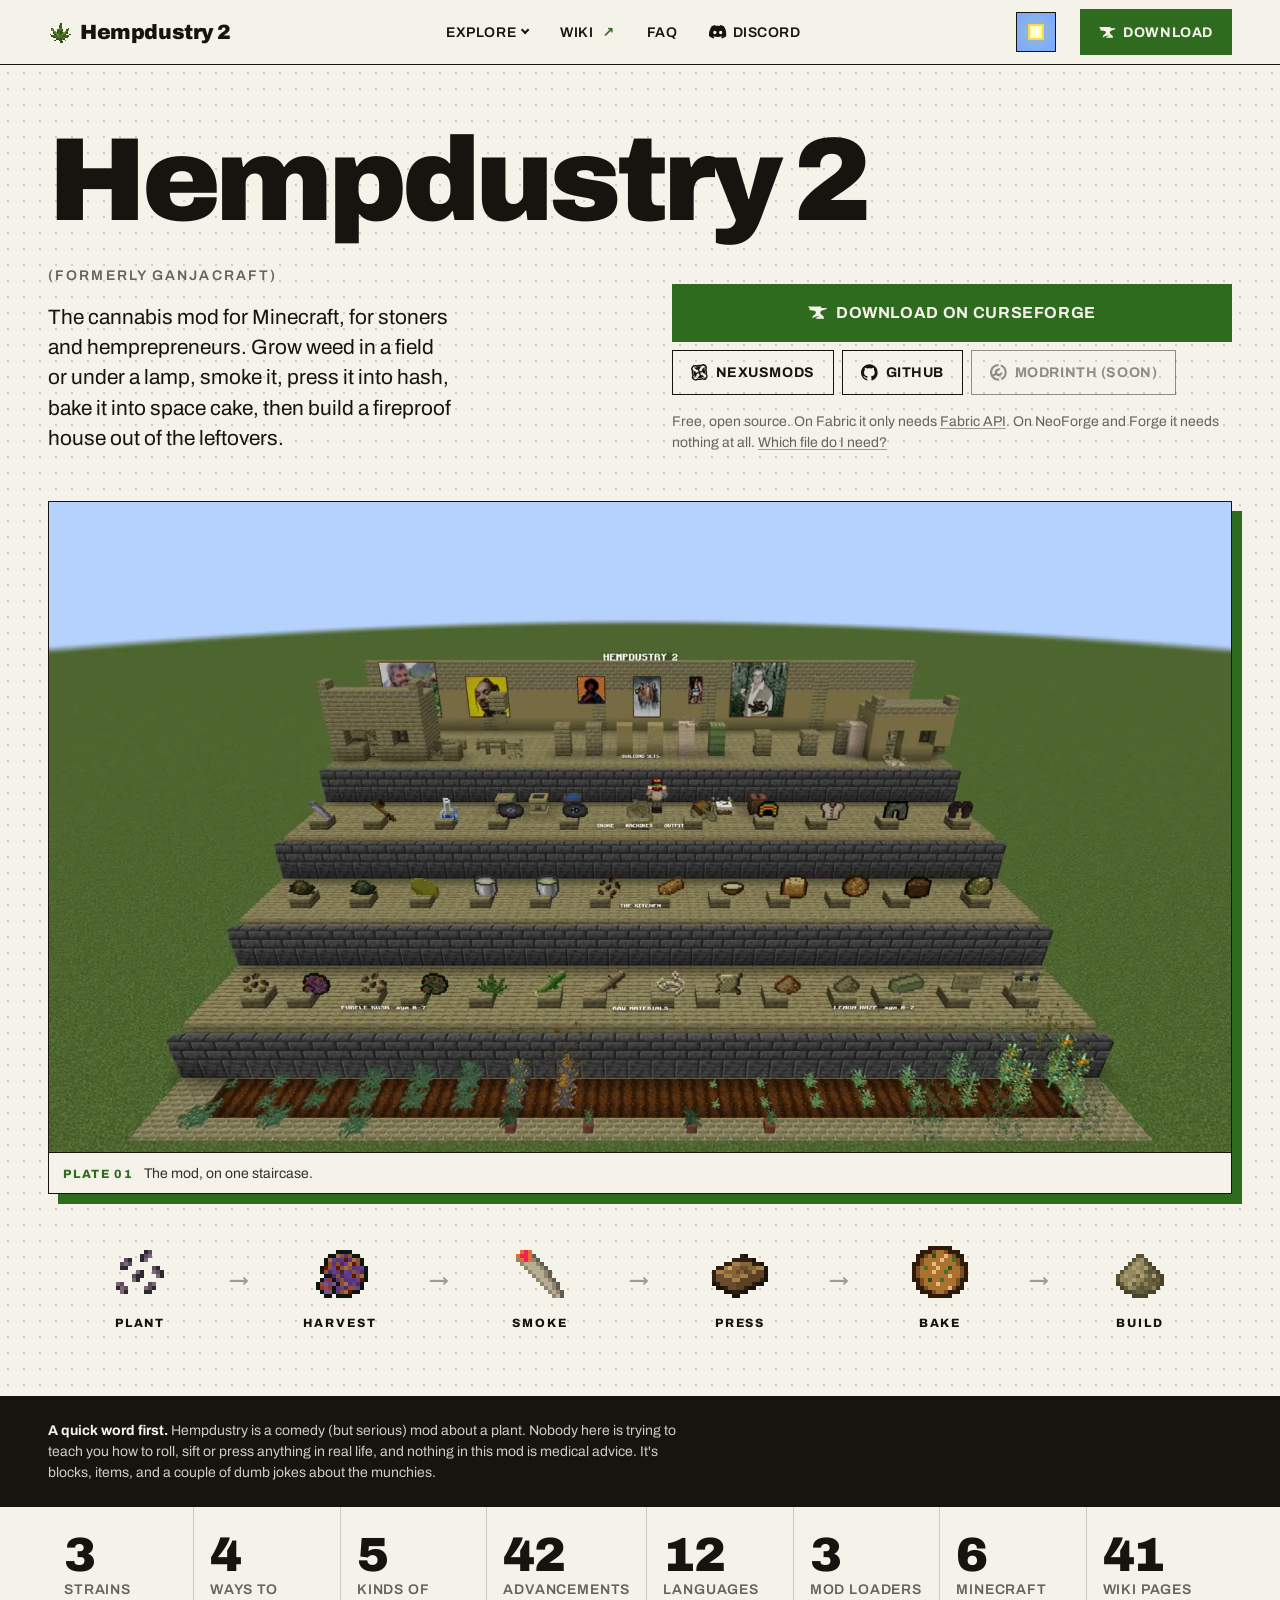
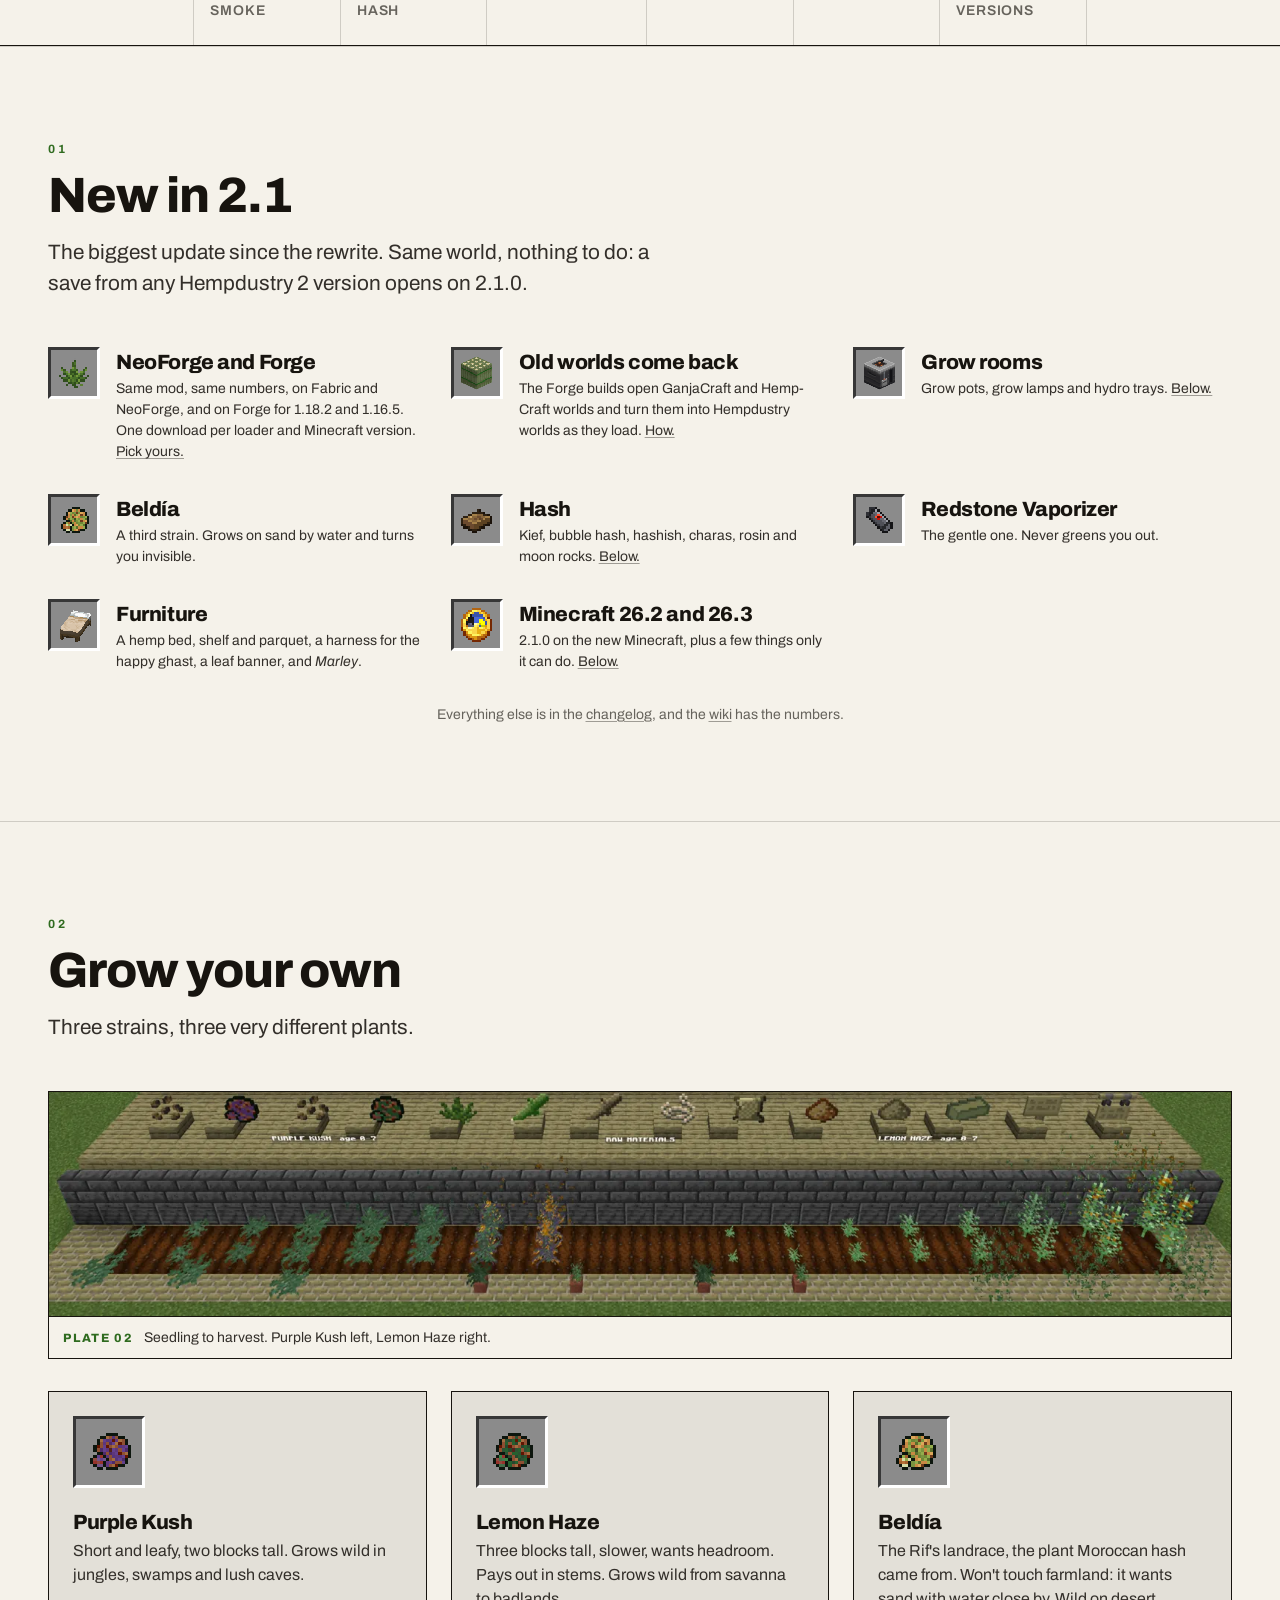
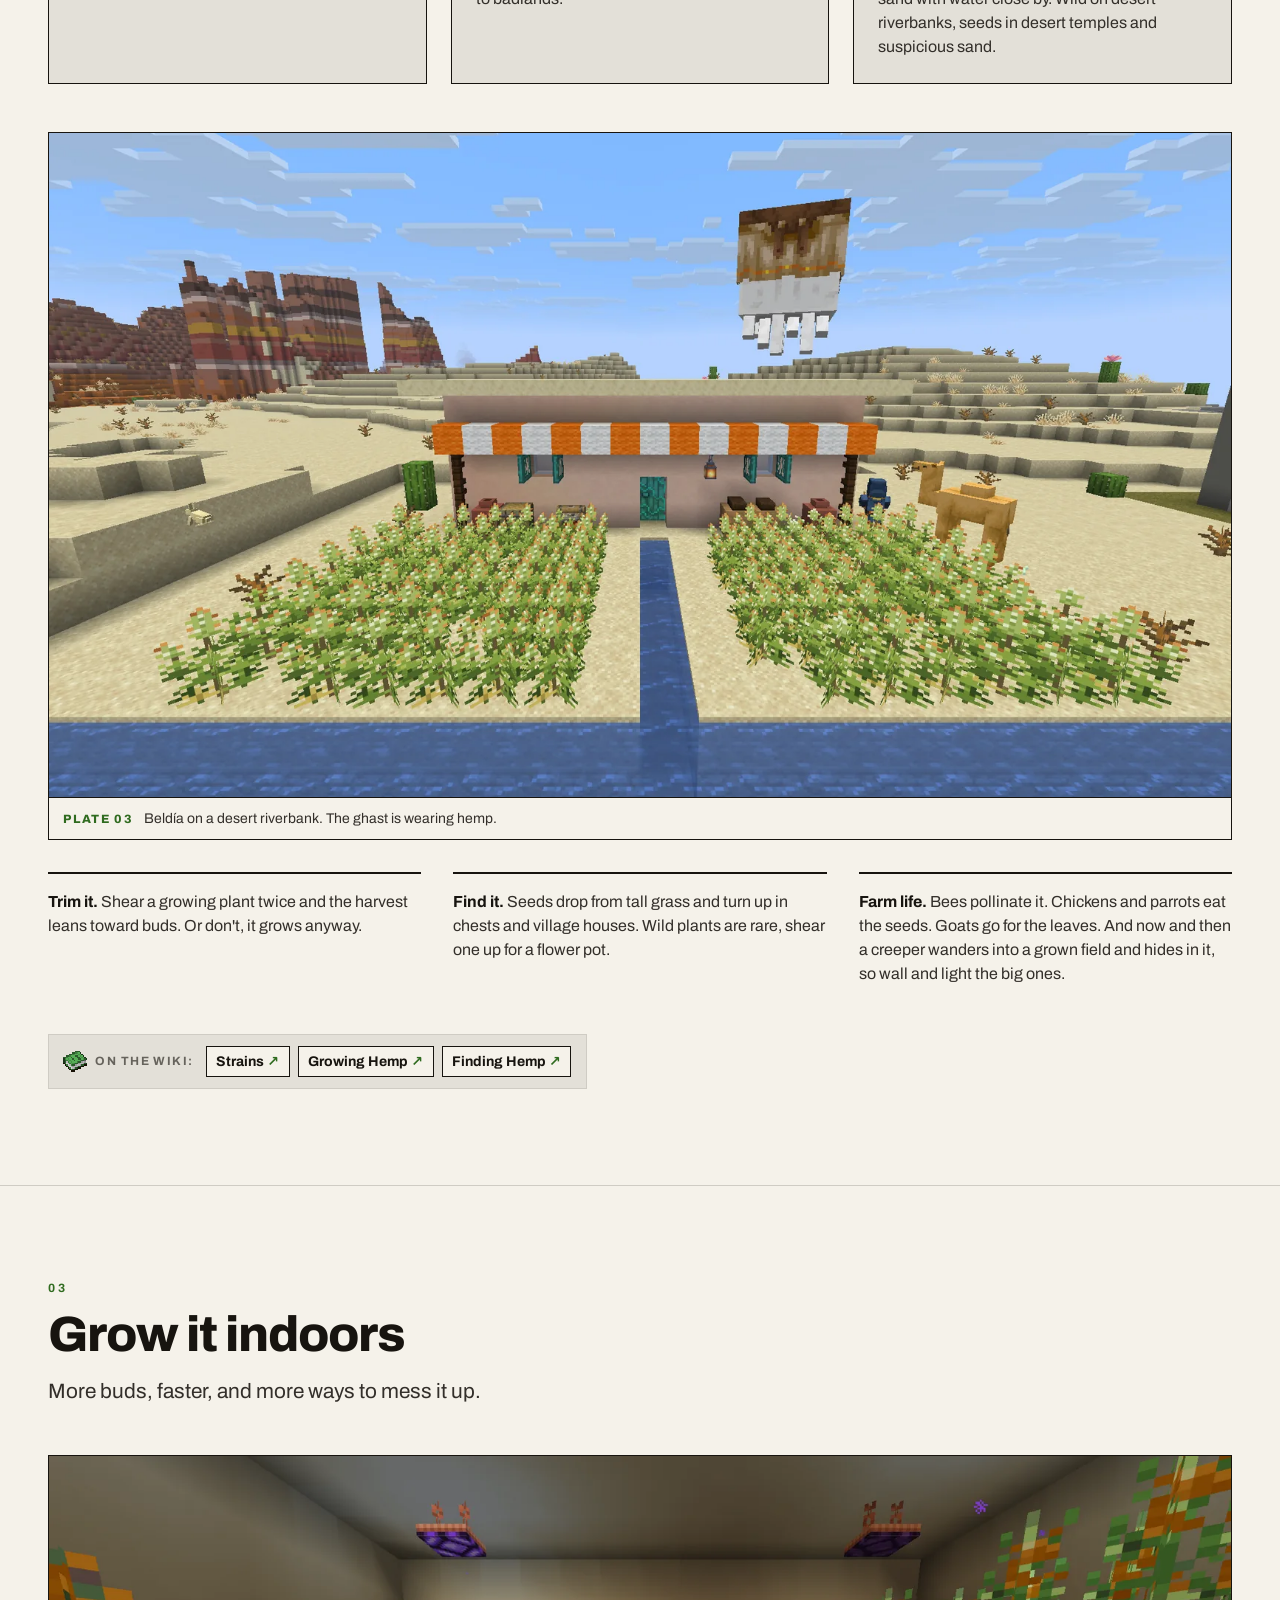
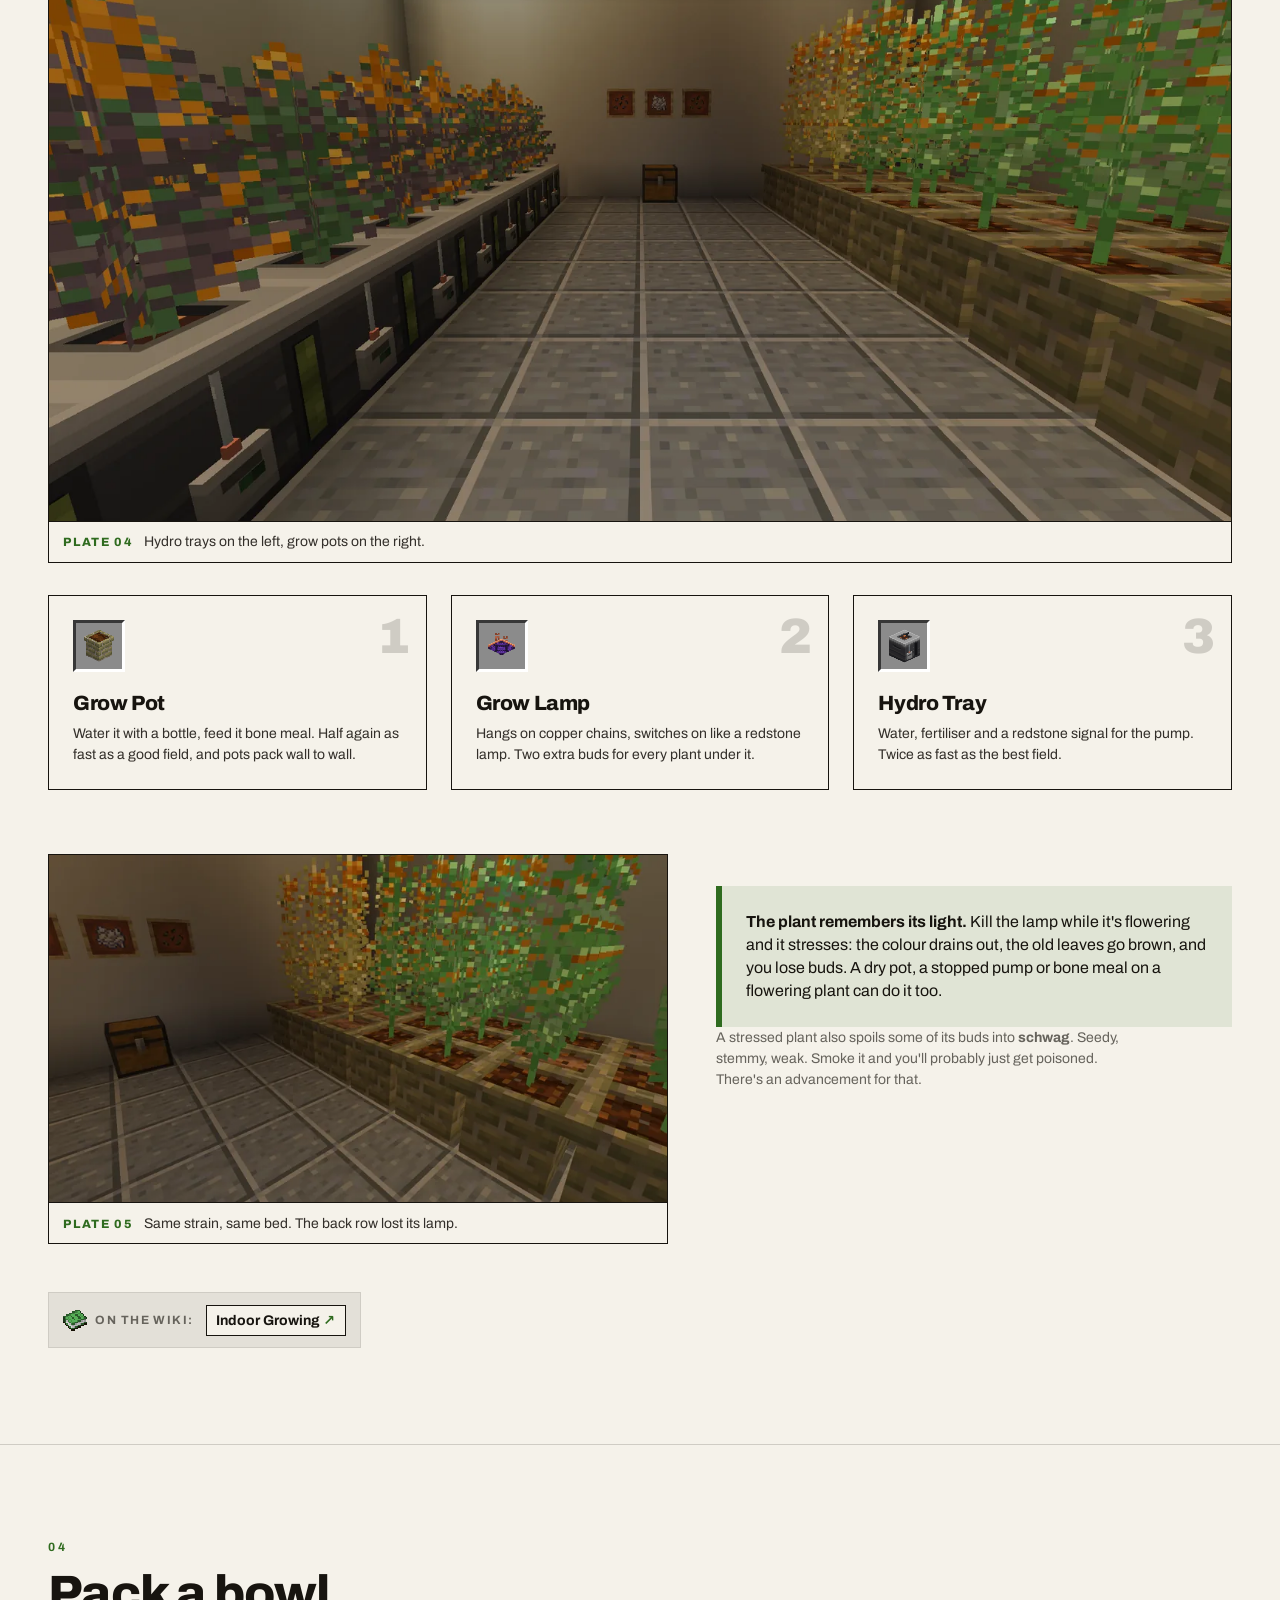
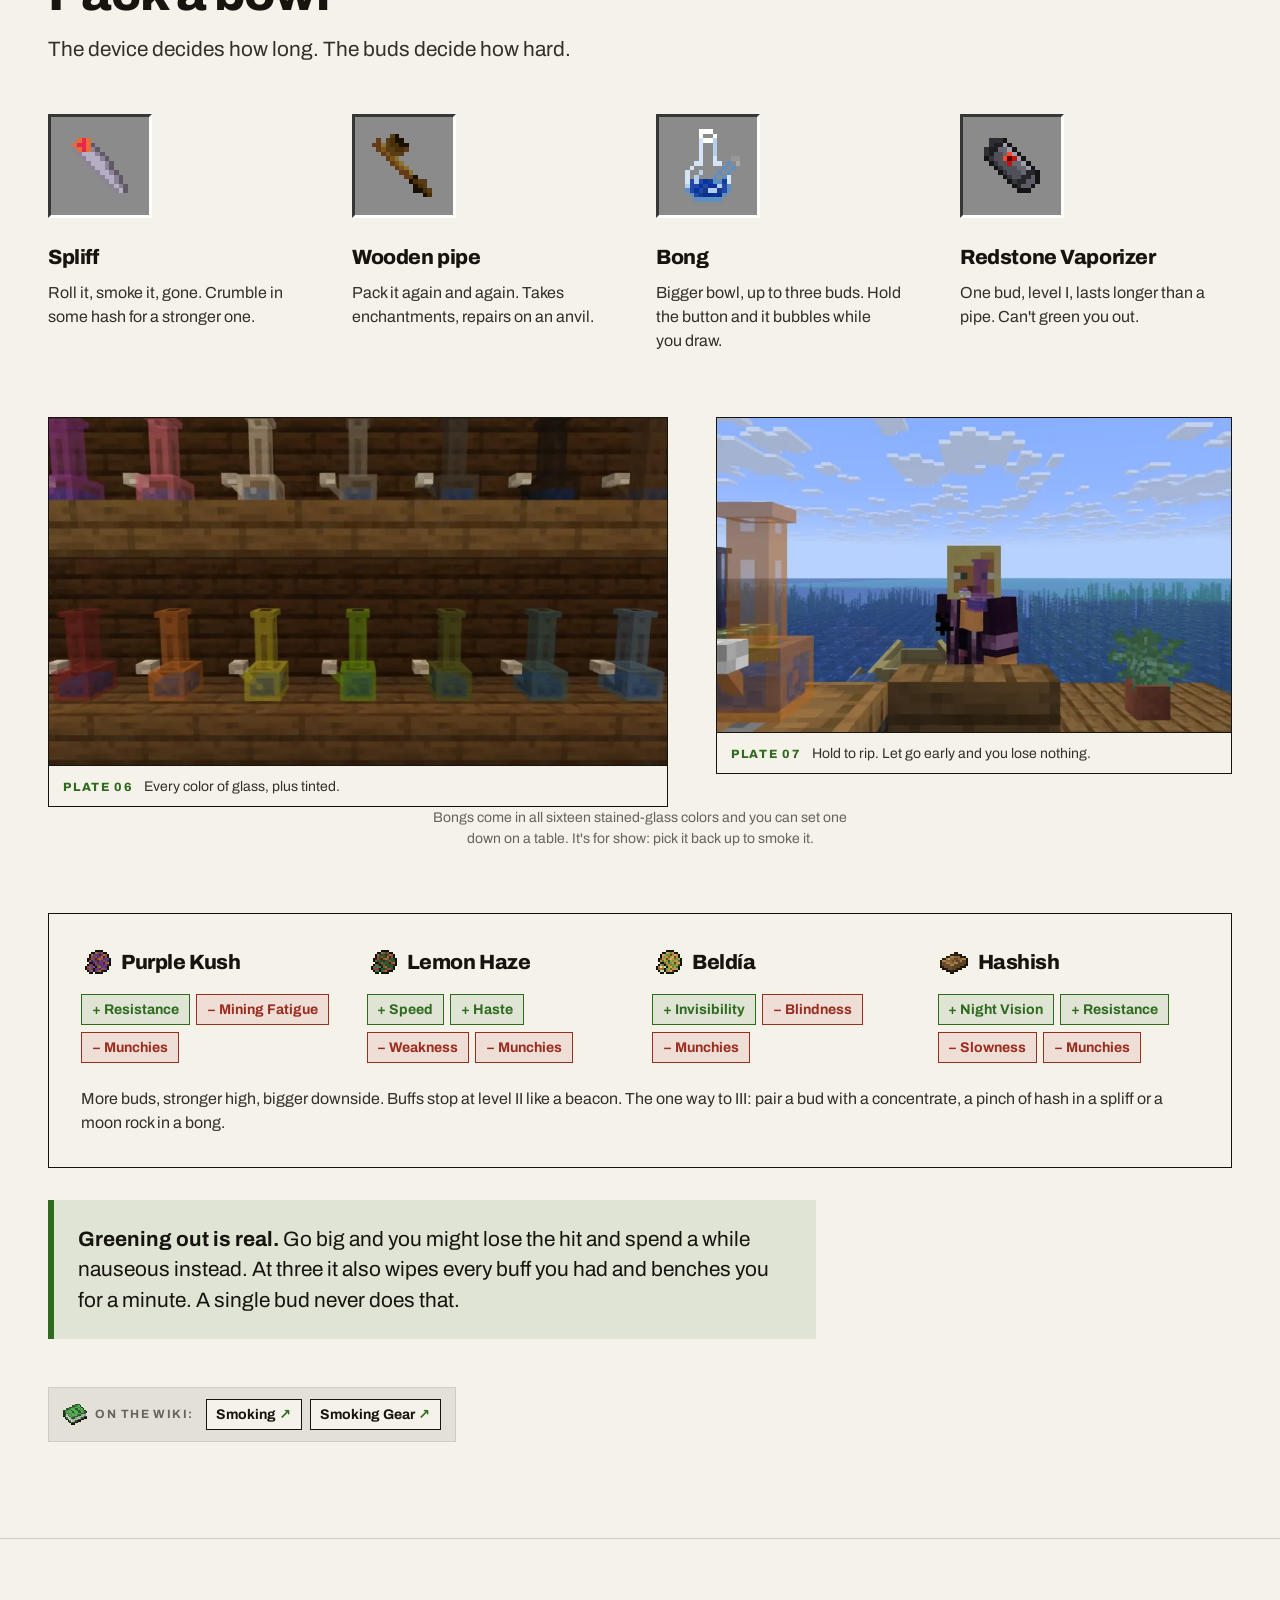
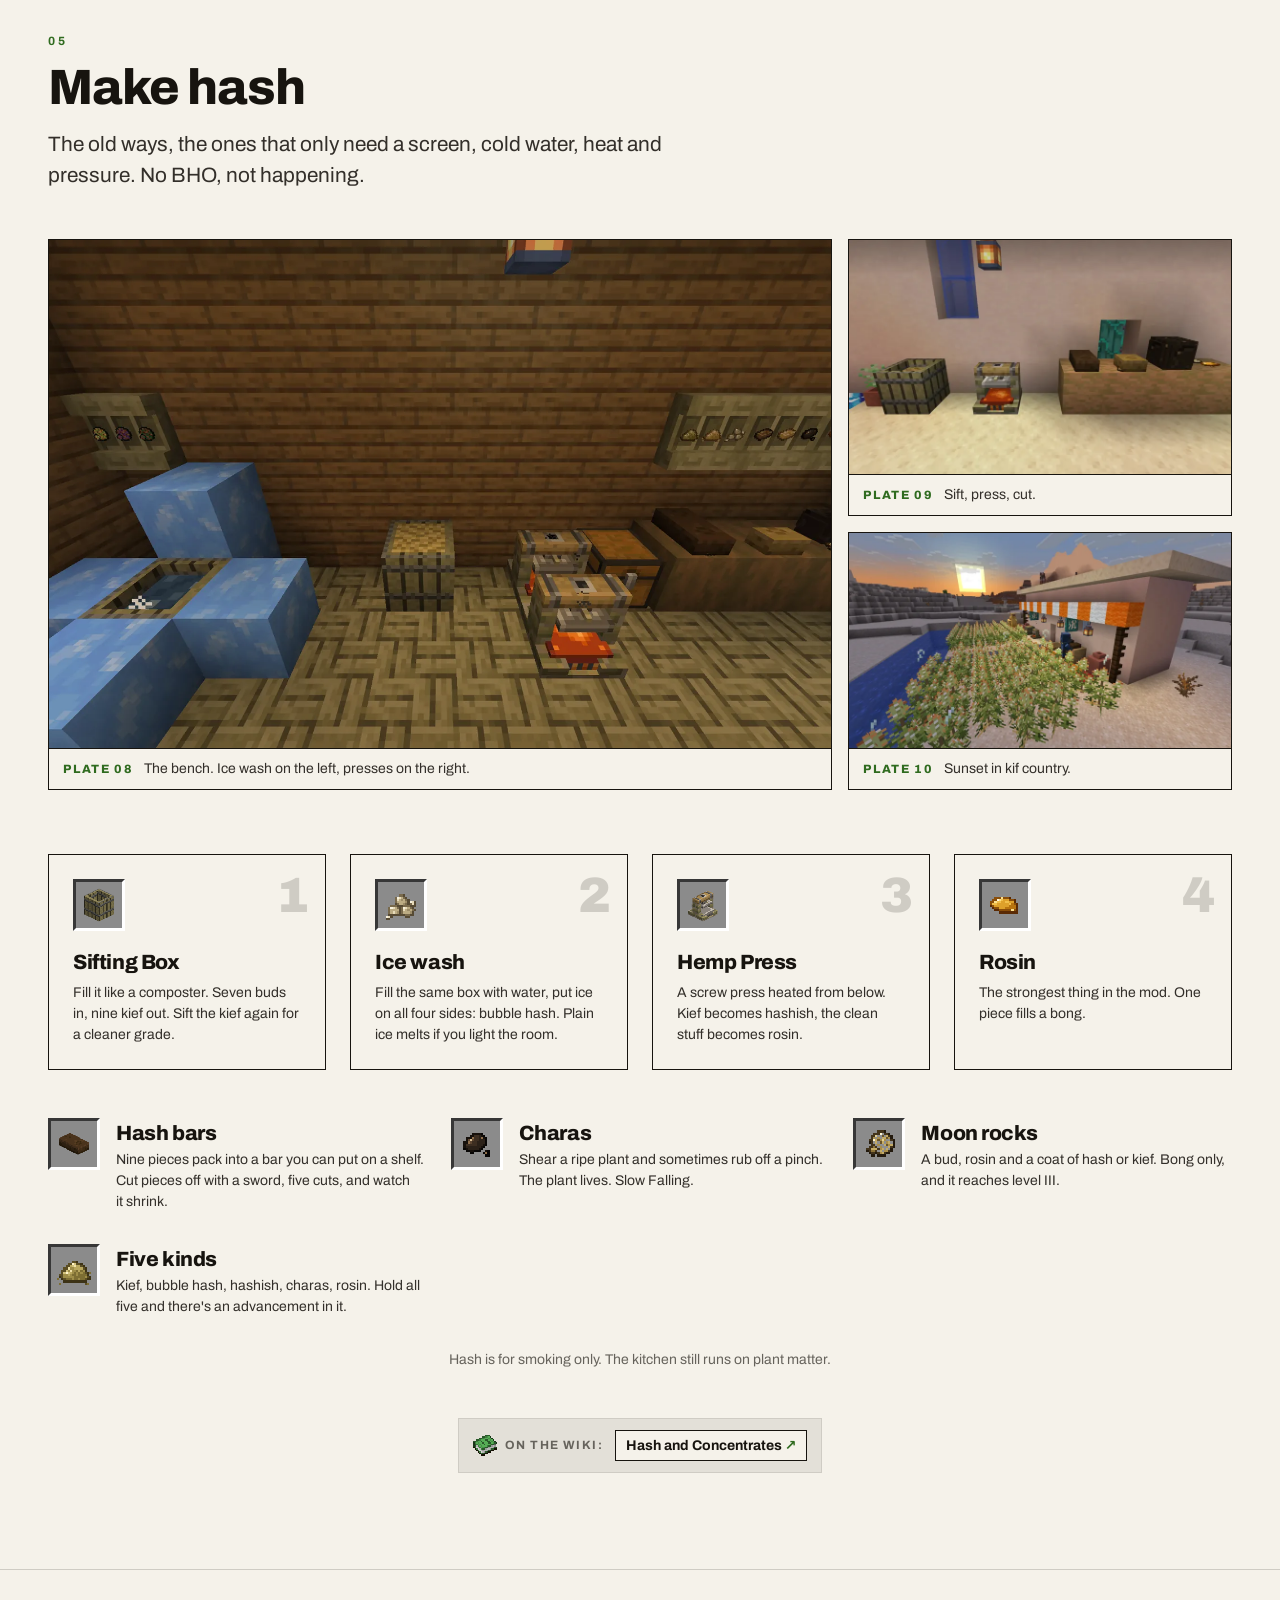
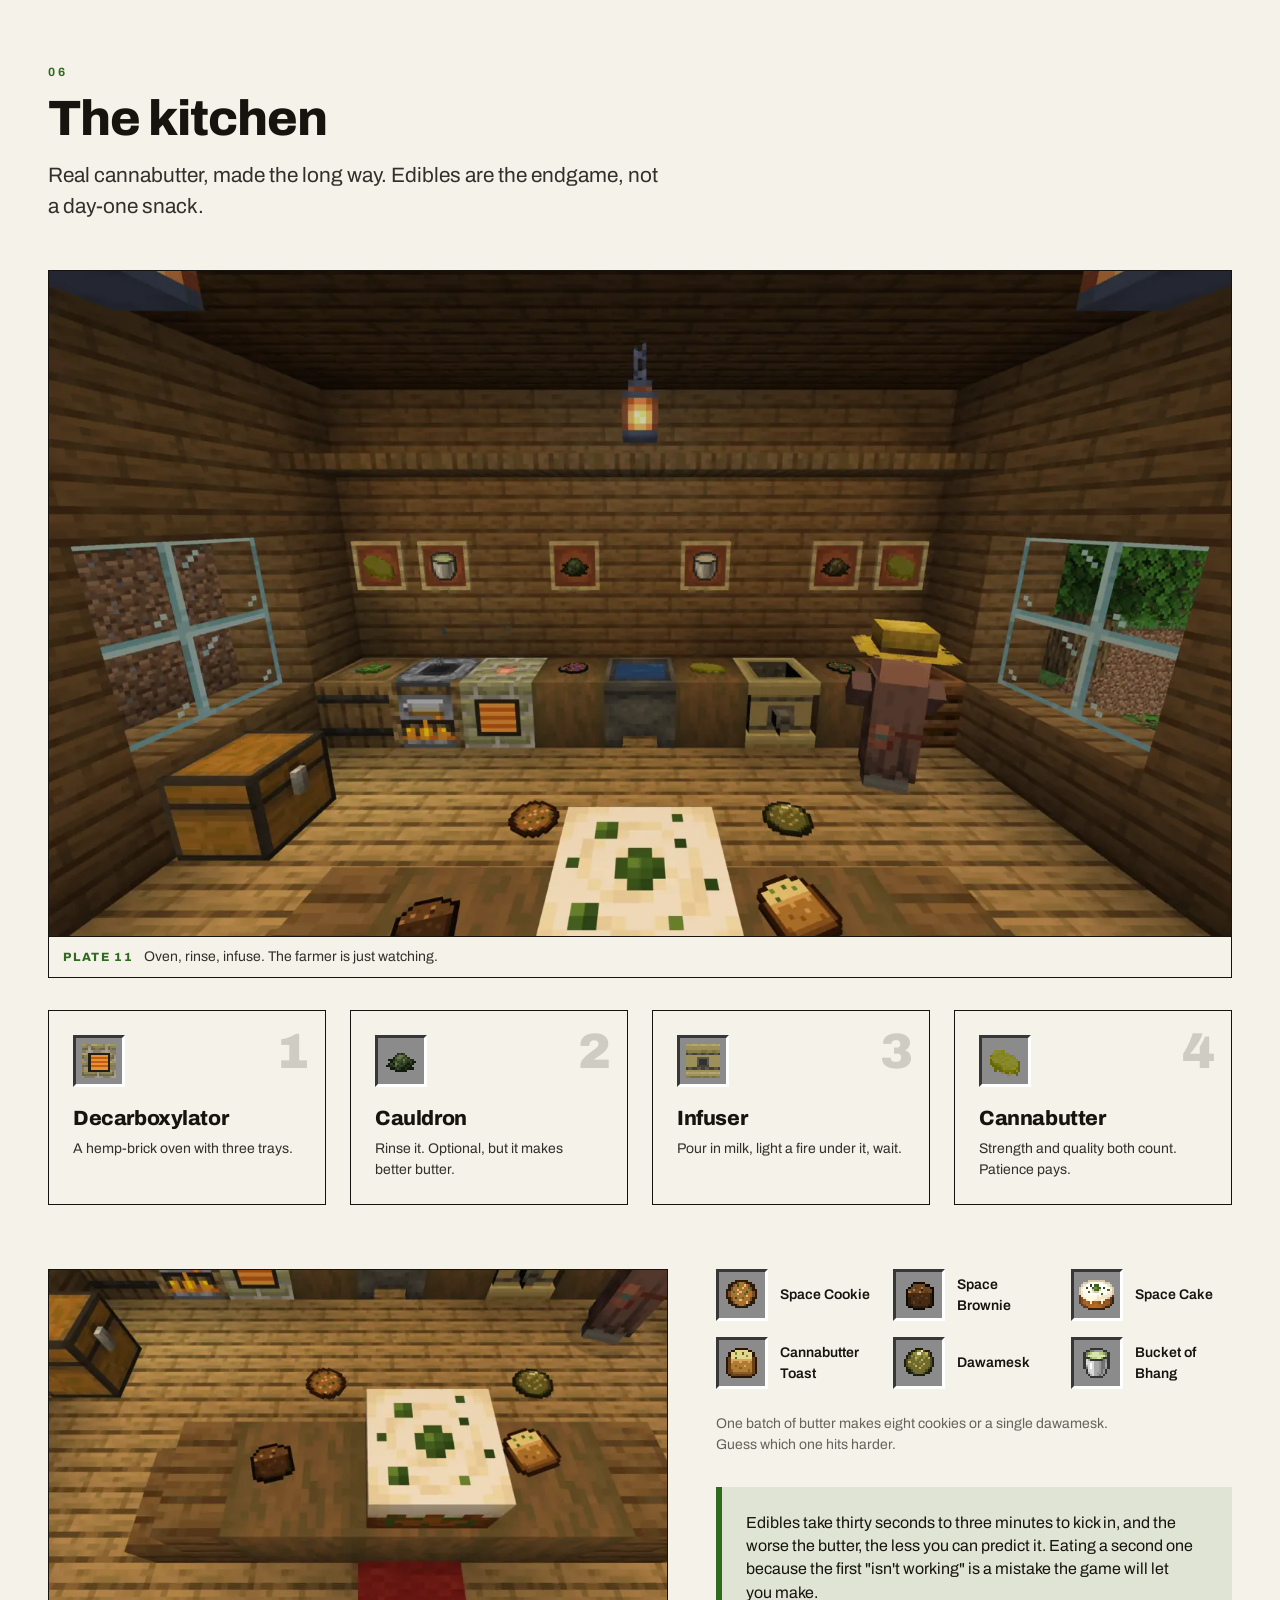
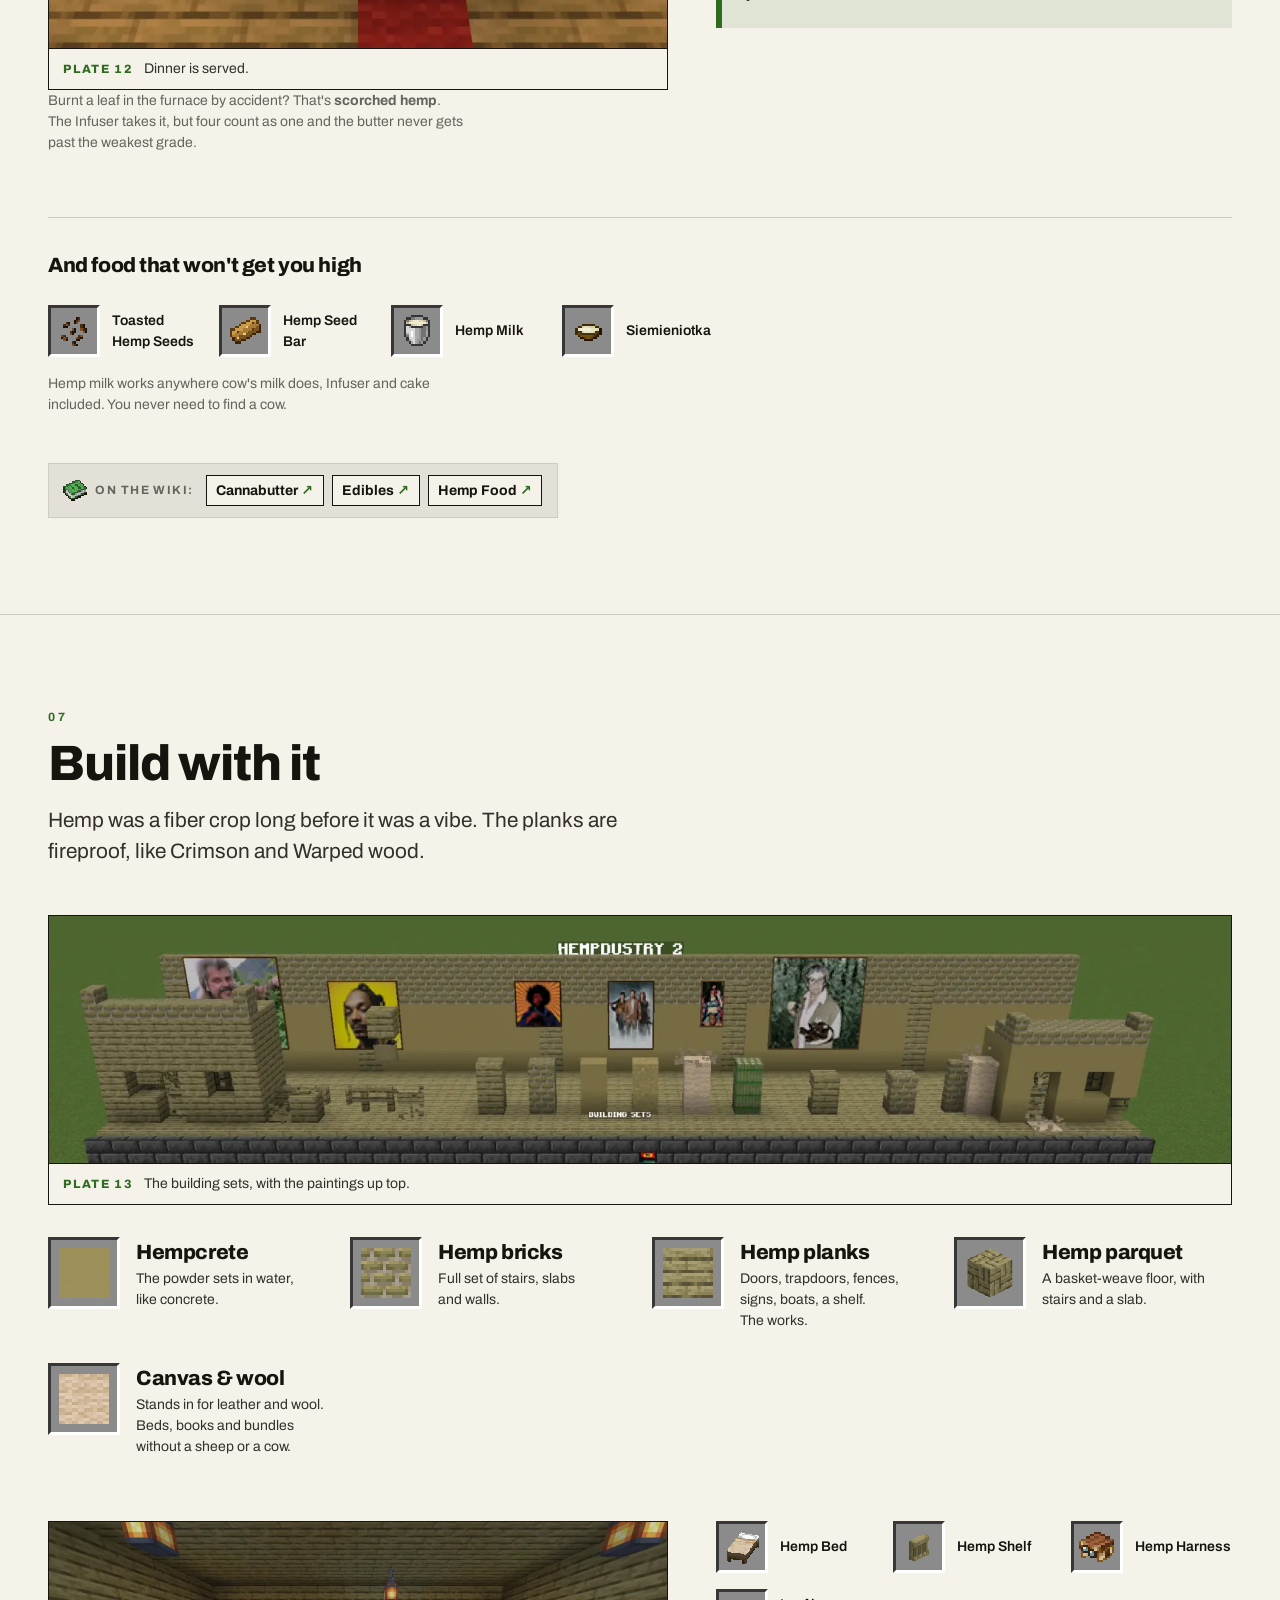
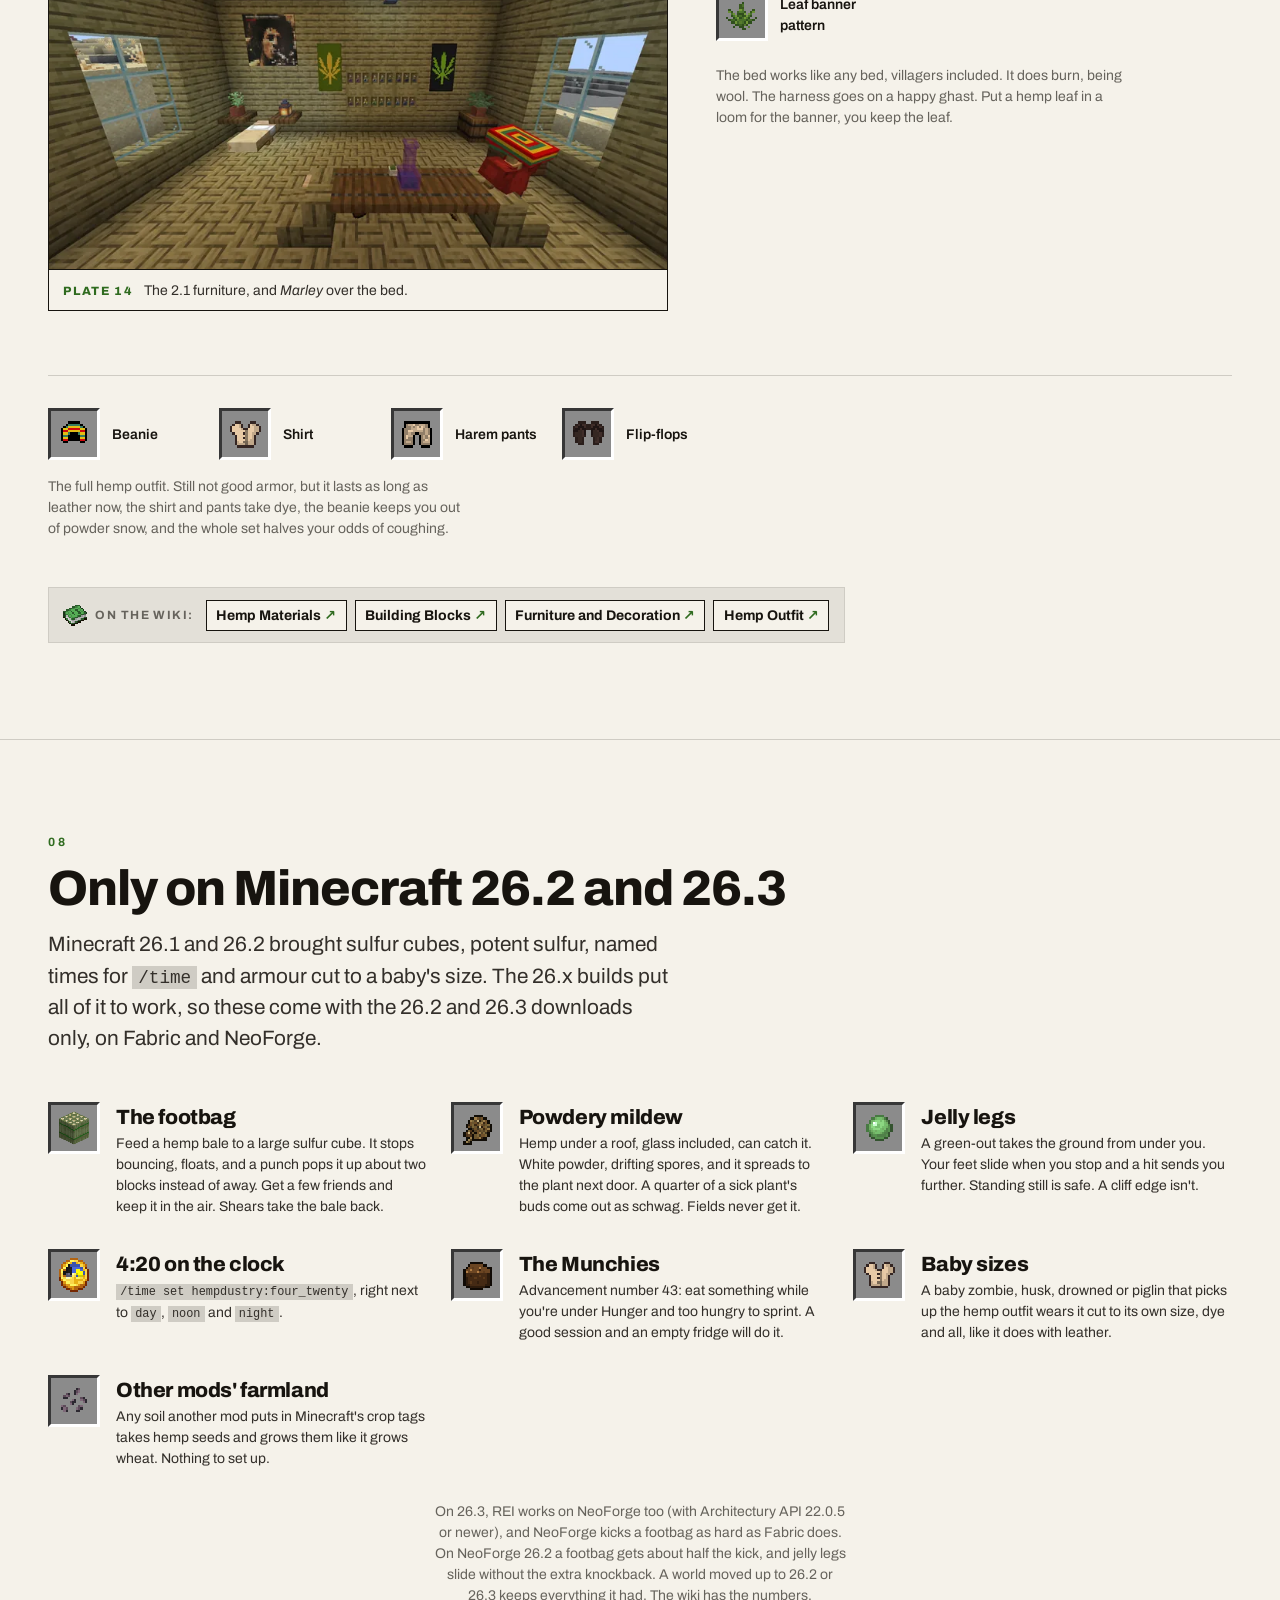
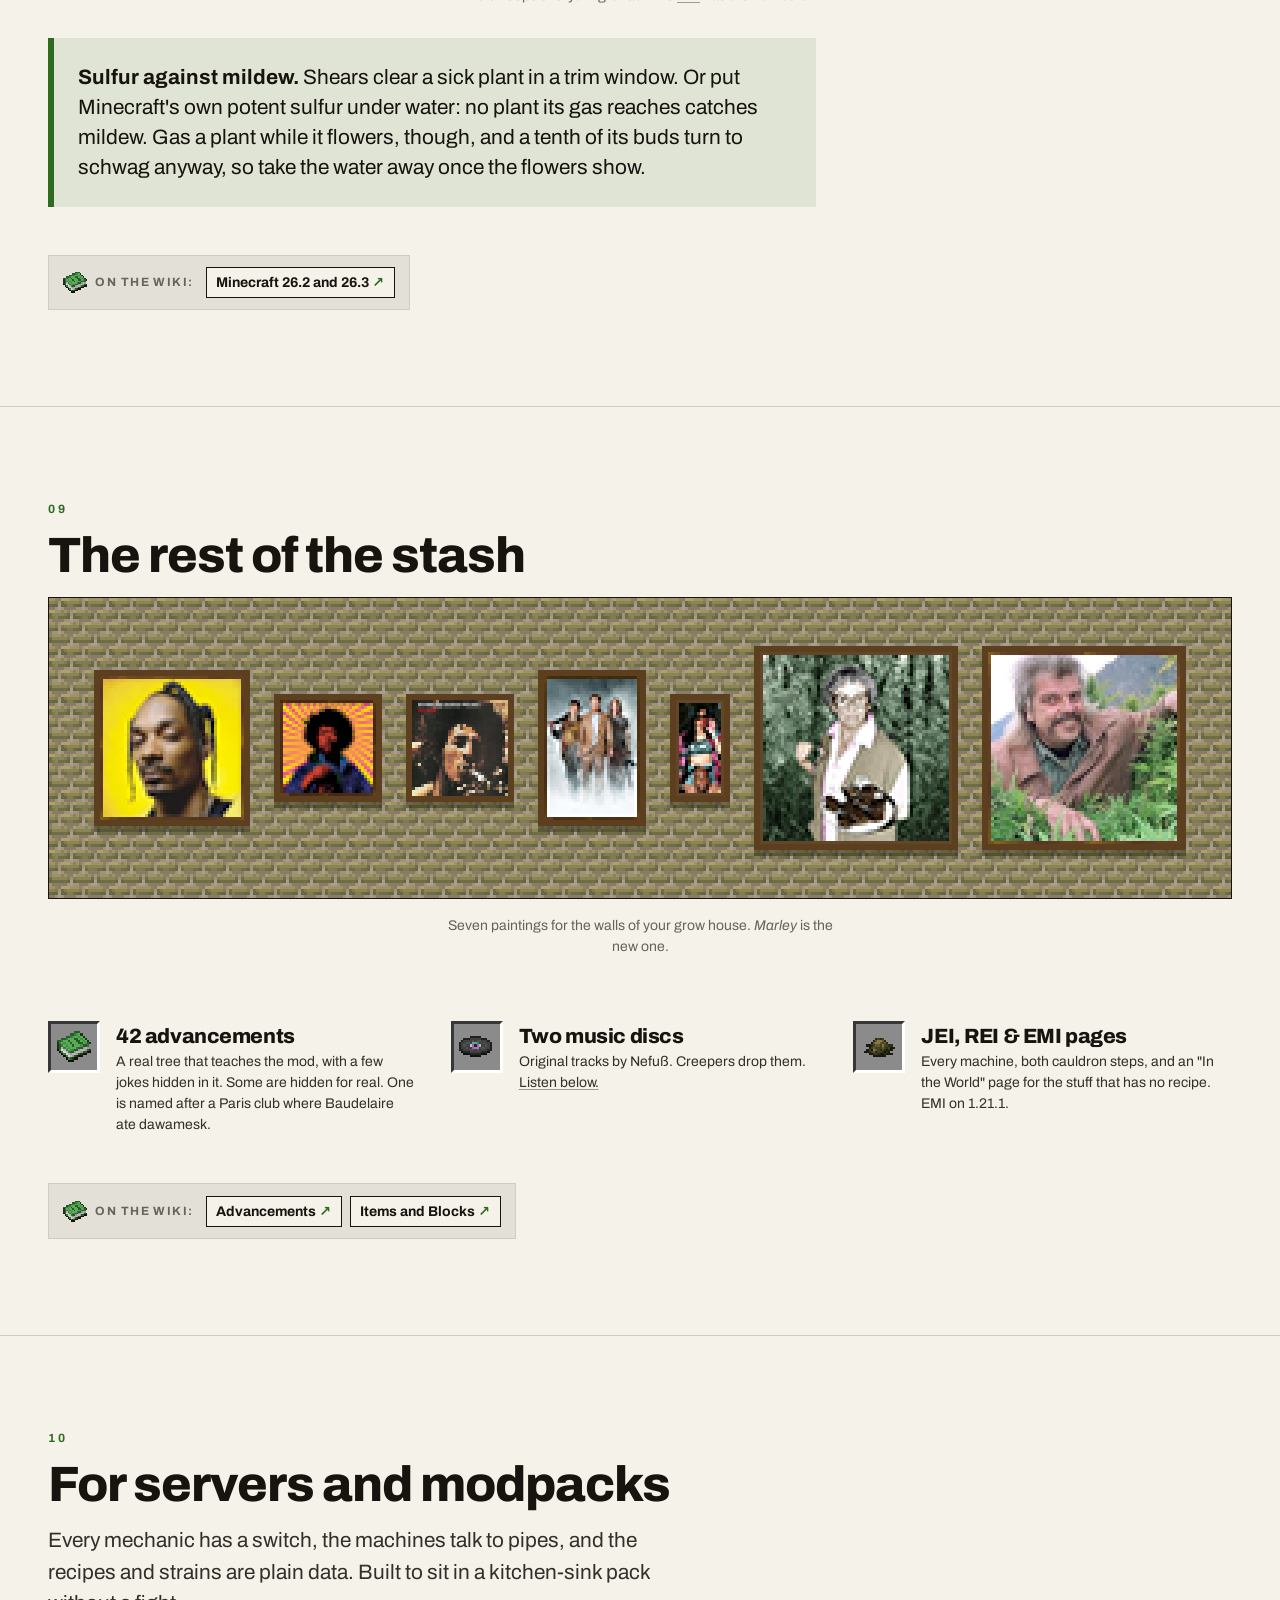
==== commit 44fa337c: "Dark theme that follows the system, with a sun/moon switch Colours are light-dark() tokens, so the p" ====
--- a/index.html
+++ b/index.html
@@ -43,6 +43,18 @@
   ]
 }
 </script>
+<meta name="color-scheme" content="light dark">
+<meta name="theme-color" content="#f5f2ea" media="(prefers-color-scheme: light)">
+<meta name="theme-color" content="#15130e" media="(prefers-color-scheme: dark)">
+<script>
+  // Day or night before the first paint: the reader's own pick if they made one, else their system's.
+  (function () {
+    var t;
+    try { t = localStorage.getItem('hempdustry-theme'); } catch (e) {}
+    if (t !== 'light' && t !== 'dark') t = matchMedia('(prefers-color-scheme: dark)').matches ? 'dark' : 'light';
+    document.documentElement.dataset.theme = t;
+  })();
+</script>
 <link rel="icon" href="assets/icons/hemp_leaf.png">
 <link rel="preconnect" href="https://fonts.googleapis.com">
 <link rel="preconnect" href="https://fonts.gstatic.com" crossorigin>
@@ -78,6 +90,7 @@
               <li><a href="#servers"><span class="slot"><img src="assets/icons/hemp_press.png" alt="" width="16" height="16"></span>Servers and packs</a></li>
               <li><a href="#soundtrack"><span class="slot"><img src="assets/discs/music_disc_moonlight.png" alt="" width="16" height="16"></span>Music</a></li>
               <li><a href="#roadmap"><span class="slot"><img src="assets/icons/warped_kush_buds.png" alt="" width="16" height="16"></span>Coming next</a></li>
+              <li class="explore-theme"><button class="theme-toggle theme-toggle-row" type="button" aria-pressed="false" hidden><span class="theme-sky" aria-hidden="true"><span class="theme-orbit"><img class="theme-sun" src="assets/icons/sun.png" alt="" width="32" height="32"><img class="theme-moon" src="assets/icons/moon.png" alt="" width="32" height="32"></span></span><span>Night theme</span><span class="theme-state" aria-hidden="true">Off</span></button></li>
             </ul>
           </details>
         </li>
@@ -86,6 +99,7 @@
         <li><a href="https://discord.gg/2UBEb8PzD3" target="_blank" rel="noopener noreferrer" aria-label="Discord"><svg class="logo" aria-hidden="true"><use href="#logo-discord"></use></svg><span class="nav-label">Discord</span></a></li>
       </ul>
     </nav>
+    <button class="theme-toggle" type="button" aria-label="Night theme" aria-pressed="false" hidden><span class="theme-sky" aria-hidden="true"><span class="theme-orbit"><img class="theme-sun" src="assets/icons/sun.png" alt="" width="32" height="32"><img class="theme-moon" src="assets/icons/moon.png" alt="" width="32" height="32"></span></span></button>
     <a class="button button-primary header-cta" href="#download"><svg class="logo" aria-hidden="true"><use href="#logo-curseforge"></use></svg>Download</a>
   </div>
 </header>
@@ -1348,6 +1362,54 @@
     document.querySelectorAll('main > section[id]').forEach(function (s) { observer.observe(s); });
   })();
 
+  // Day/night switch. A pick that matches the system setting is forgotten, so the page follows the system
+  // again from then on; any other pick is remembered on this browser.
+  (function () {
+    var root = document.documentElement;
+    var toggles = document.querySelectorAll('.theme-toggle');
+    var system = matchMedia('(prefers-color-scheme: dark)');
+    var key = 'hempdustry-theme';
+    var bars = document.querySelectorAll('meta[name="theme-color"]');
+    function show(theme) {
+      var night = theme === 'dark';
+      root.dataset.theme = theme;
+      toggles.forEach(function (t) {
+        t.setAttribute('aria-pressed', night ? 'true' : 'false');
+        t.title = night ? 'Night theme: switch to day' : 'Day theme: switch to night';
+        var state = t.querySelector('.theme-state');
+        if (state) state.textContent = night ? 'On' : 'Off';
+      });
+      bars.forEach(function (m) { m.content = night ? '#15130e' : '#f5f2ea'; });
+      // Bandcamp's player has a light and a dark skin, picked by its bgcol
+      document.querySelectorAll('.track-player-frame-bandcamp').forEach(function (f) {
+        var src = f.src.replace(/bgcol=[0-9a-f]{6}/, 'bgcol=' + (theme === 'dark' ? '333333' : 'ffffff'));
+        if (src !== f.src) f.src = src;
+      });
+    }
+    show(root.dataset.theme === 'dark' ? 'dark' : 'light');
+    toggles.forEach(function (t) {
+      t.hidden = false;
+      t.addEventListener('click', function () {
+        var theme = root.dataset.theme === 'dark' ? 'light' : 'dark';
+        // the whole page fades over in one go where the browser can (and the reader allows motion)
+        if (document.startViewTransition && !matchMedia('(prefers-reduced-motion: reduce)').matches) {
+          document.startViewTransition(function () { show(theme); });
+        } else {
+          show(theme);
+        }
+        try {
+          if (theme === (system.matches ? 'dark' : 'light')) localStorage.removeItem(key);
+          else localStorage.setItem(key, theme);
+        } catch (e) {}
+      });
+    });
+    system.addEventListener('change', function () {
+      var saved = null;
+      try { saved = localStorage.getItem(key); } catch (e) {}
+      if (!saved) show(system.matches ? 'dark' : 'light');
+    });
+  })();
+
   // "Get the 1.16.5 file" picks that version; take the reader up to the picker to see it.
   document.querySelectorAll('.old-world-actions label[for]').forEach(function (label) {
     label.addEventListener('click', function () {
--- a/assets/css/style.css
+++ b/assets/css/style.css
@@ -6,19 +6,17 @@
    ========================================================================== */
 
 :root {
-  /* ---- colour ---- */
-  --ink: #17140f;
-  --paper: #f5f2ea;
-  --leaf: #2f6b1f;
-  --leaf-bright: #4c9a2a;
-  --ink-85: color-mix(in oklab, var(--ink) 85%, var(--paper));
-  --ink-60: color-mix(in oklab, var(--ink) 60%, var(--paper));
-  --ink-35: color-mix(in oklab, var(--ink) 35%, var(--paper));
-  --ink-15: color-mix(in oklab, var(--ink) 15%, var(--paper));
-  --paper-dim: color-mix(in oklab, var(--paper) 93%, var(--ink));
-  --leaf-wash: color-mix(in oklab, var(--leaf) 10%, var(--paper));
-  --bad: #9b2d20;
-  --bad-wash: color-mix(in oklab, var(--bad) 10%, var(--paper));
+  /* ---- colour ----
+     Each colour is light-dark(day, night). The page follows the reader's system setting
+     (color-scheme: light dark); the sun/moon switch in the header pins one with data-theme. */
+  color-scheme: light dark;
+  --ink: light-dark(#17140f, #ebe4d3);
+  --paper: light-dark(#f5f2ea, #15130e);
+  --leaf: light-dark(#2f6b1f, #7cc35a);
+  --leaf-bright: light-dark(#4c9a2a, #94d870);
+  --bad: light-dark(#9b2d20, #ec8a74);
+  /* text on a leaf ground (buttons); paper by day, ink-dark by night */
+  --on-leaf: light-dark(#f5f2ea, #15130e);
 
   /* ---- Minecraft inventory slot, used as the frame for pixel icons ---- */
   --slot-bg: #8b8b8b;
@@ -47,6 +45,46 @@
   --container-max: 90rem;
   --container-pad: clamp(1rem, 4vw, 3rem);
   --pixel-grid: 16px;
+}
+
+/* a browser from before light-dark() (mid-2024) keeps the day colours, and the switch is hidden */
+@supports not (color: light-dark(#000, #fff)) {
+  :root {
+    --ink: #17140f;
+    --paper: #f5f2ea;
+    --leaf: #2f6b1f;
+    --leaf-bright: #4c9a2a;
+    --bad: #9b2d20;
+    --on-leaf: #f5f2ea;
+  }
+  .disclaimer, .config-card, .discord-card, .old-worlds, .cfg-jump, .yt-facade, .yt-frame, .yt-play, .yt-stamp {
+    --ink: #17140f;
+    --paper: #f5f2ea;
+  }
+  .theme-toggle, .explore-theme { display: none !important; }
+}
+
+:root[data-theme="light"] { color-scheme: light; }
+:root[data-theme="dark"] { color-scheme: dark; }
+
+/* The ink panels (disclaimer, config file, terminal, Discord card, old worlds, video badges) stay dark at
+   night too: inside them ink is a lifted night grey and paper stays cream, so their rules read the same. */
+.disclaimer, .config-card, .discord-card, .old-worlds, .cfg-jump, .yt-facade, .yt-frame, .yt-play, .yt-stamp {
+  --ink: light-dark(#17140f, #25221b);
+  --paper: light-dark(#f5f2ea, #ebe4d3);
+}
+
+/* Shades, worked out again wherever ink or paper is redefined (a custom property keeps the value it got
+   where it was declared, so the panels need their own copy). */
+:root,
+.disclaimer, .config-card, .discord-card, .old-worlds, .cfg-jump, .yt-facade, .yt-frame, .yt-play, .yt-stamp {
+  --ink-85: color-mix(in oklab, var(--ink) 85%, var(--paper));
+  --ink-60: color-mix(in oklab, var(--ink) 60%, var(--paper));
+  --ink-35: color-mix(in oklab, var(--ink) 35%, var(--paper));
+  --ink-15: color-mix(in oklab, var(--ink) 15%, var(--paper));
+  --paper-dim: color-mix(in oklab, var(--paper) 93%, var(--ink));
+  --leaf-wash: color-mix(in oklab, var(--leaf) 10%, var(--paper));
+  --bad-wash: color-mix(in oklab, var(--bad) 10%, var(--paper));
 }
 
 /* ==========================================================================
@@ -291,12 +329,13 @@
 .button-primary {
   background: var(--leaf);
   border-color: var(--leaf);
-  color: var(--paper);
+  color: var(--on-leaf);
 }
 
 .button-primary:hover, .button-primary:focus-visible {
   background: var(--ink);
   border-color: var(--ink);
+  color: var(--paper);
 }
 
 .button-disabled {
@@ -450,12 +489,94 @@
 .explore-menu a:hover, .explore-menu a:focus-visible { background: var(--leaf-wash); }
 .explore-menu a[aria-current] { background: var(--leaf-wash); color: var(--leaf); }
 
+/* Day/night switch: a window on the Minecraft sky. Sun and moon ride opposite ends of one wheel, as
+   they do in game, so switching sets the sun in the west while the moon rises in the east.
+   It sits in the header on wide screens and as the last row of the Explore menu on narrow ones.
+   Hidden until the script wires it (no script: the page follows the system setting). */
+.theme-toggle {
+  flex-shrink: 0;
+  padding: 0;
+  font: inherit;
+  color: inherit;
+  background: none;
+  border: 0;
+  cursor: pointer;
+}
+.theme-toggle[hidden], .explore-theme:has(.theme-toggle[hidden]) { display: none; }
+
+.theme-sky {
+  --sky-day: #78a7ff;   /* the overworld's daytime sky */
+  --sky-night: #0b0d1a;
+  position: relative;
+  display: block;
+  flex-shrink: 0;
+  width: 2.5rem;
+  height: 2.5rem;
+  overflow: hidden;
+  background: var(--sky-day);
+  border: 1.5px solid var(--ink);
+  transition: background-color 0.7s ease;
+}
+[data-theme="dark"] .theme-sky { background: var(--sky-night); }
+
+.theme-orbit {
+  position: absolute;
+  inset: 0;
+  transform-origin: 50% 150%;
+  transition: rotate 0.7s cubic-bezier(0.45, 0, 0.2, 1);
+}
+[data-theme="dark"] .theme-orbit { rotate: 180deg; }
+
+.theme-orbit img {
+  position: absolute;
+  left: 50%;
+  width: 64px;
+  height: 64px;
+  max-width: none;
+  translate: -50% -50%;
+}
+.theme-sun { top: 50%; }
+.theme-moon { top: 250%; rotate: 180deg; }
+
+/* a pointer over it nudges the sky toward the switch */
+@media (hover: hover) {
+  .theme-toggle:hover .theme-orbit { rotate: 14deg; }
+  [data-theme="dark"] .theme-toggle:hover .theme-orbit { rotate: 194deg; }
+}
+
+/* the menu row: the same sky as a slot, then its name and state */
+.explore-theme { grid-column: 1 / -1; border-top: 1px solid var(--ink-15); padding-top: 0.25rem; }
+.theme-toggle-row {
+  display: flex;
+  align-items: center;
+  gap: 0.75rem;
+  width: 100%;
+  padding: 0.45rem 1rem 0.45rem 0.45rem;
+  font-weight: 700;
+  text-align: left;
+  transition: background-color 0.15s ease;
+}
+.theme-toggle-row:hover, .theme-toggle-row:focus-visible { background: var(--leaf-wash); }
+.theme-toggle-row .theme-sky { width: 2.25rem; height: 2.25rem; }
+.theme-state { margin-left: auto; font-size: var(--text-micro); font-weight: 700; letter-spacing: 0.08em; text-transform: uppercase; color: var(--ink-60); }
+
+/* the header button on wide screens, the menu row on narrow ones */
+@media (min-width: 46rem) {
+  .explore-theme { display: none; }
+}
+@media (max-width: 45.99rem) {
+  .header-inner > .theme-toggle { display: none; }
+}
+
 .header-cta { flex-shrink: 0; }
 .header-cta[aria-current] { box-shadow: 0 0 0 2px var(--paper), 0 0 0 4px var(--leaf); }
 
+@media (max-width: 56rem) {
+  .nav-label { display: none; }
+}
+
 @media (max-width: 52rem) {
   .nav-main { gap: var(--space-3); }
-  .nav-label { display: none; }
 }
 
 /* below a laptop the menu hangs from the whole header, inside the page margins */
@@ -470,13 +591,18 @@
   }
 }
 
-@media (max-width: 40rem) {
+@media (max-width: 41rem) {
   .header-inner { gap: var(--space-2); }
   .brand { font-size: 1rem; }
   .header-cta { padding: 0.6em 0.9em; }
   .nav-main { gap: 1.1rem; }
   .nav-main .ext { display: none; }
   .explore-menu { grid-template-columns: 1fr 1fr; }
+}
+
+/* the name would run under the links here: the leaf alone takes you home */
+@media (max-width: 37rem) {
+  .brand-text { display: none; }
 }
 
 /* a phone: the hero names the mod right below, so the header keeps only the four links and the button */
@@ -999,7 +1125,7 @@
 }
 .cfg-preset img { width: 16px; height: 16px; image-rendering: pixelated; }
 .cfg-preset:hover { background: var(--paper-dim); }
-.cfg-preset[aria-pressed="true"] { background: var(--leaf); border-color: var(--leaf); color: var(--paper); }
+.cfg-preset[aria-pressed="true"] { background: var(--leaf); border-color: var(--leaf); color: var(--on-leaf); }
 .cfg-preset[aria-pressed="true"]::after { content: "\2713"; }
 .cfg-reset-all { border-style: dashed; color: var(--ink-60); }
 
@@ -1095,7 +1221,7 @@
   transition: transform 0.15s ease, background-color 0.15s ease;
 }
 .cfg-switch:checked { background: var(--leaf); border-color: var(--leaf); }
-.cfg-switch:checked::before { background: var(--paper); transform: translateX(1.25rem); }
+.cfg-switch:checked::before { background: var(--on-leaf); transform: translateX(1.25rem); }
 .cfg-switch:focus-visible, .cfg-pair input:focus-visible { outline: 2px solid var(--ink); outline-offset: 2px; }
 
 .cfg-pair { display: flex; align-items: center; gap: 0.6rem; }
@@ -1124,7 +1250,7 @@
 .cfg-actions .button:disabled { opacity: 0.4; cursor: default; }
 .cfg-out .cfg-dl { color: var(--paper); border-color: var(--ink-35); }
 .cfg-out .cfg-dl:hover, .cfg-out .cfg-dl:focus-visible { background: var(--paper); color: var(--ink); }
-.cfg-out .button-primary:hover, .cfg-out .button-primary:focus-visible { background: var(--leaf-bright); border-color: var(--leaf-bright); }
+.cfg-out .button-primary:hover, .cfg-out .button-primary:focus-visible { background: var(--leaf-bright); border-color: var(--leaf-bright); color: var(--on-leaf); }
 .cfg-actions .button:disabled:hover { background: transparent; color: var(--paper); }
 .cfg-actions .button-primary:disabled:hover { background: var(--leaf); }
 
@@ -1709,7 +1835,7 @@
 
 .verdict-yes { color: var(--leaf); background: var(--leaf-wash); }
 .verdict-yes::before { content: "\2713\00a0"; }
-.verdict-ask { color: var(--ink); background: #f2c46d; border-color: var(--ink); }
+.verdict-ask { color: #17140f; background: #f2c46d; border-color: var(--ink); }
 .verdict-ask::before { content: "?\00a0"; }
 
 .credit-roll {
@@ -2021,7 +2147,7 @@
   padding: var(--space-4);
   background: var(--leaf);
   border: 1.5px solid var(--leaf);
-  color: var(--paper);
+  color: var(--on-leaf);
   text-decoration: none;
   box-shadow: 8px 8px 0 var(--ink);
   transition: background-color 0.15s ease, border-color 0.15s ease, box-shadow 0.15s ease;
@@ -2029,6 +2155,7 @@
 
 .dl-main:hover, .dl-main:focus-visible {
   background: var(--ink);
+  color: var(--paper);
   border-color: var(--ink);
   box-shadow: 8px 8px 0 var(--leaf);
 }
@@ -2231,7 +2358,7 @@
   text-transform: uppercase;
 }
 
-.loader-fabric { color: var(--ink); background: #e6dcc2; border-color: #b9a77a; }
+.loader-fabric { color: #17140f; background: #e6dcc2; border-color: #b9a77a; }
 .loader-neoforge { color: #fff; background: #c4561b; border-color: #c4561b; }
 .loader-forge { color: #fff; background: #2b3f5c; border-color: #2b3f5c; }
 
@@ -2375,7 +2502,7 @@
 
 .old-worlds .button { color: var(--paper); border-color: var(--paper); }
 .old-worlds .button:hover, .old-worlds .button:focus-visible { background: var(--paper); color: var(--ink); }
-.old-worlds .button-primary { background: var(--leaf); border-color: var(--leaf); }
+.old-worlds .button-primary { background: var(--leaf); border-color: var(--leaf); color: var(--on-leaf); }
 .old-worlds a:not(.button) { text-decoration-color: var(--ink-35); }
 .old-worlds :focus-visible { outline-color: var(--paper); }
 
@@ -2407,7 +2534,7 @@
   width: 1.75rem;
   height: 1.75rem;
   background: var(--leaf);
-  color: var(--paper);
+  color: var(--on-leaf);
   font-weight: 900;
 }
 
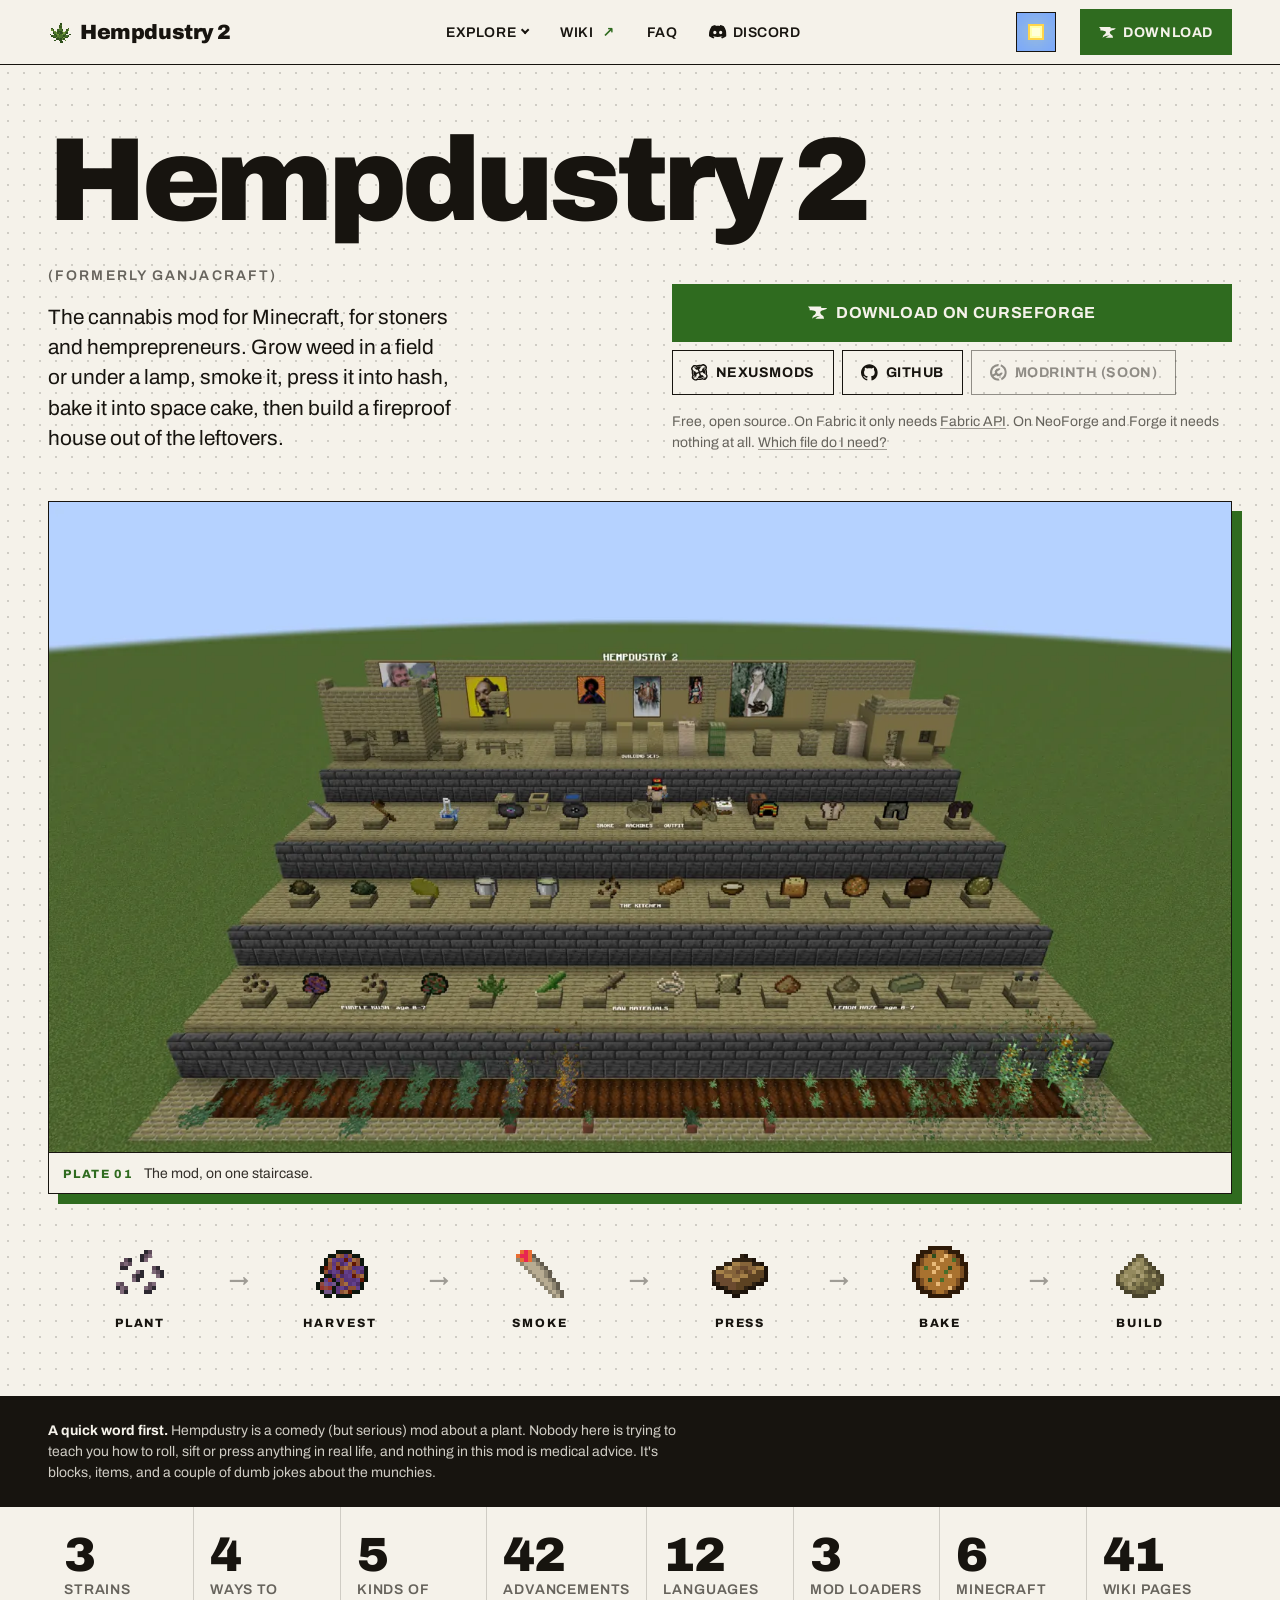
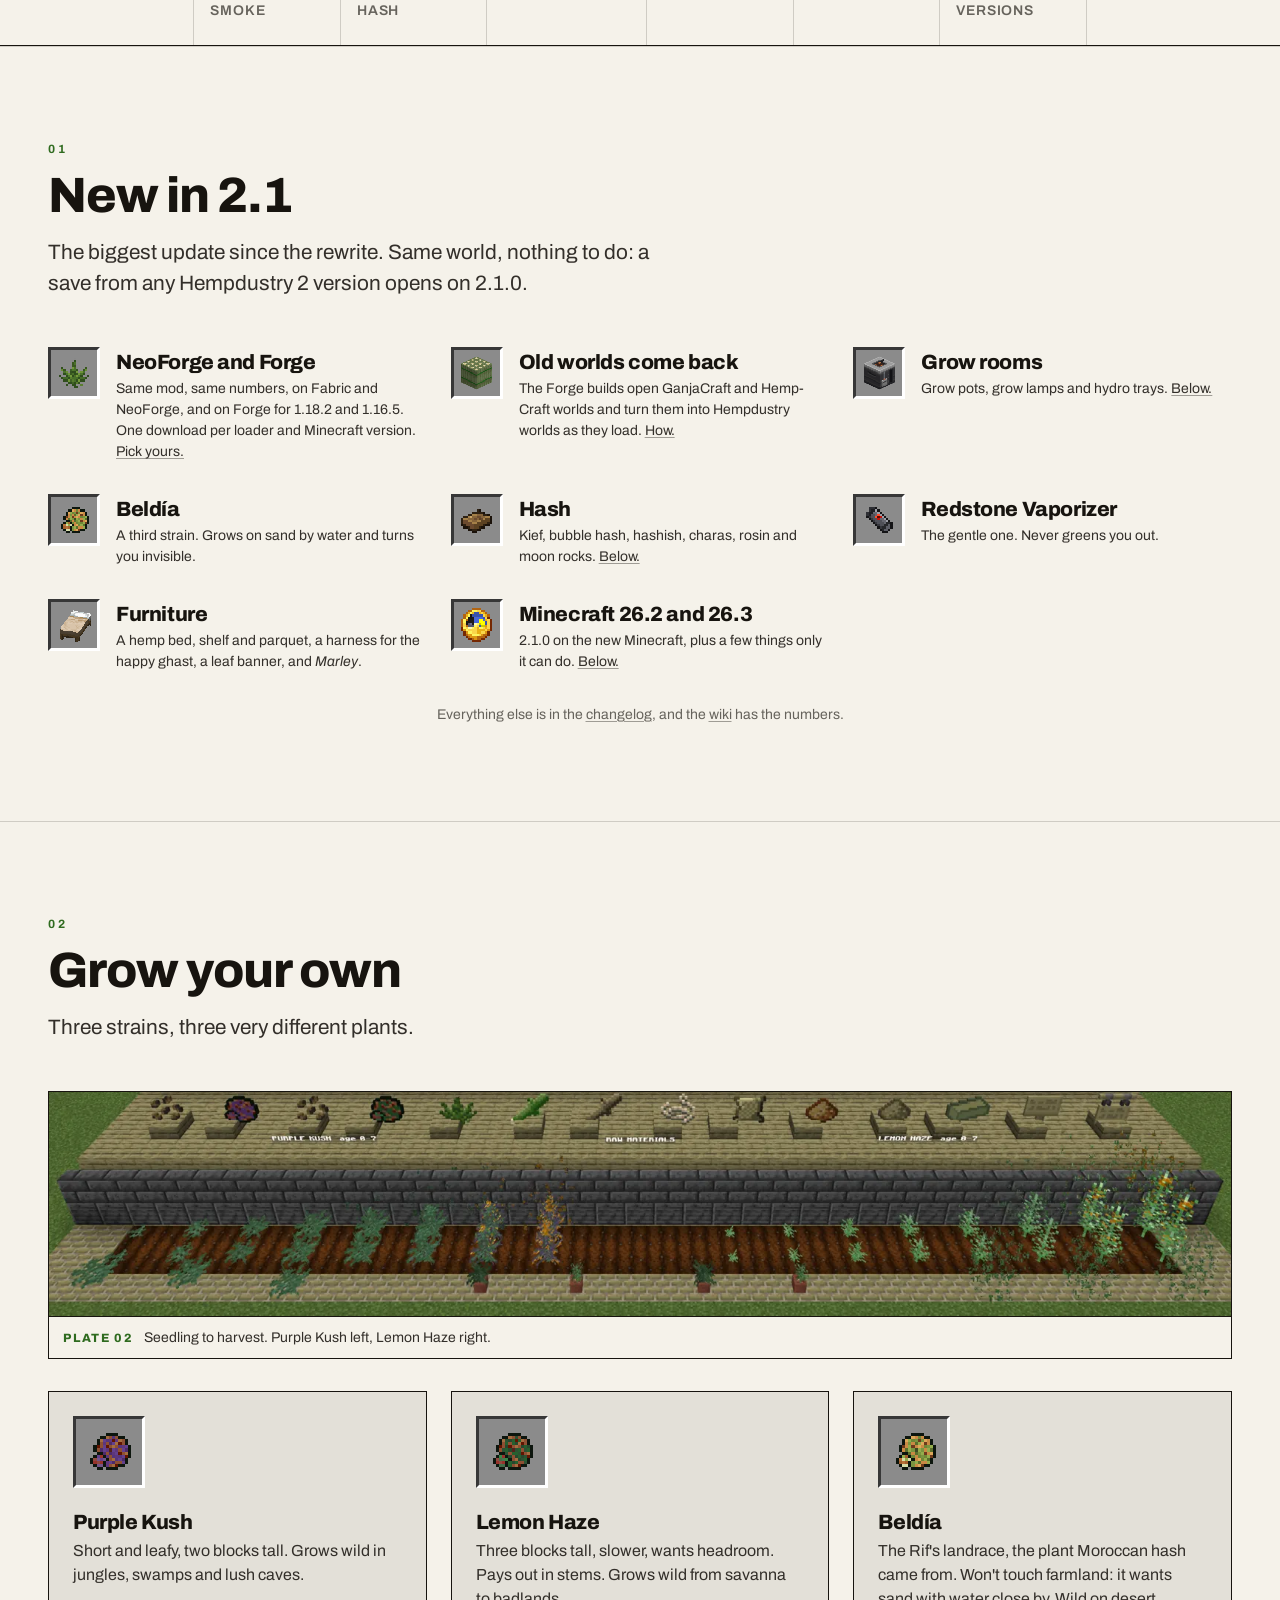
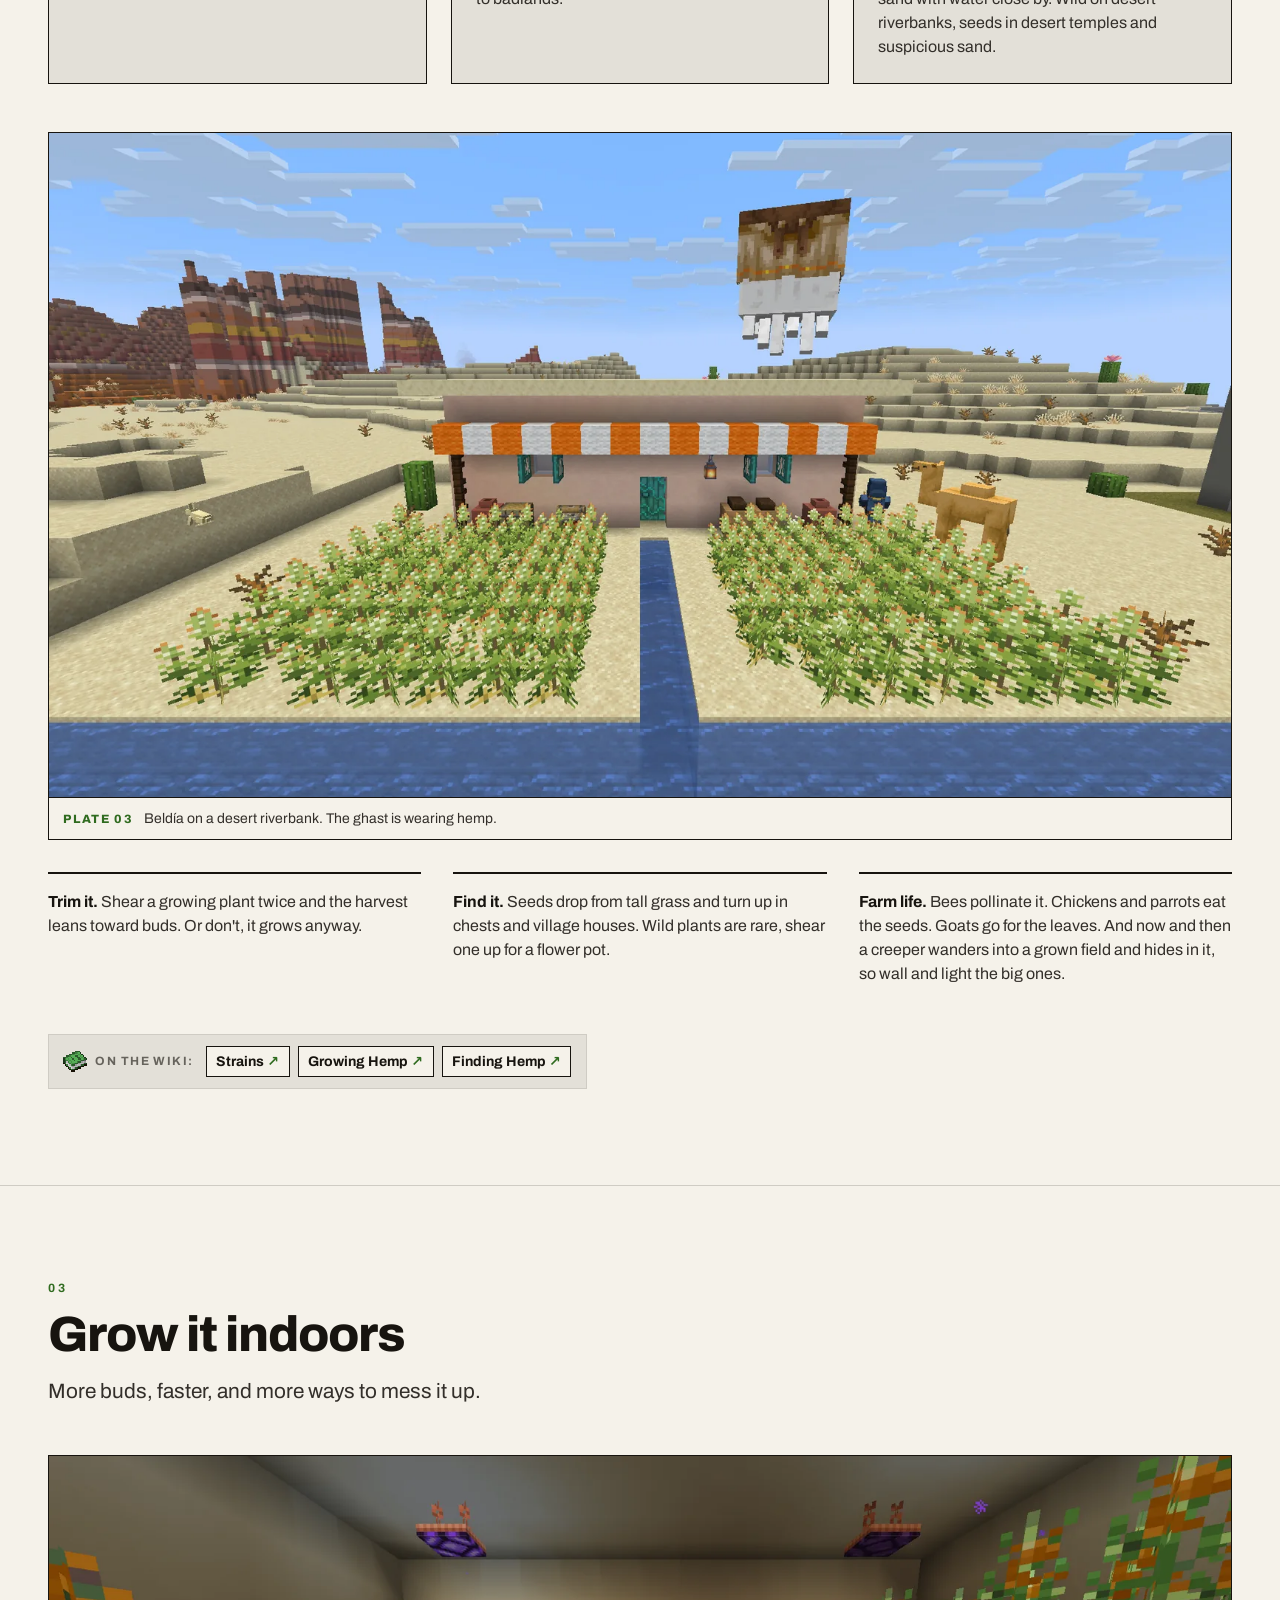
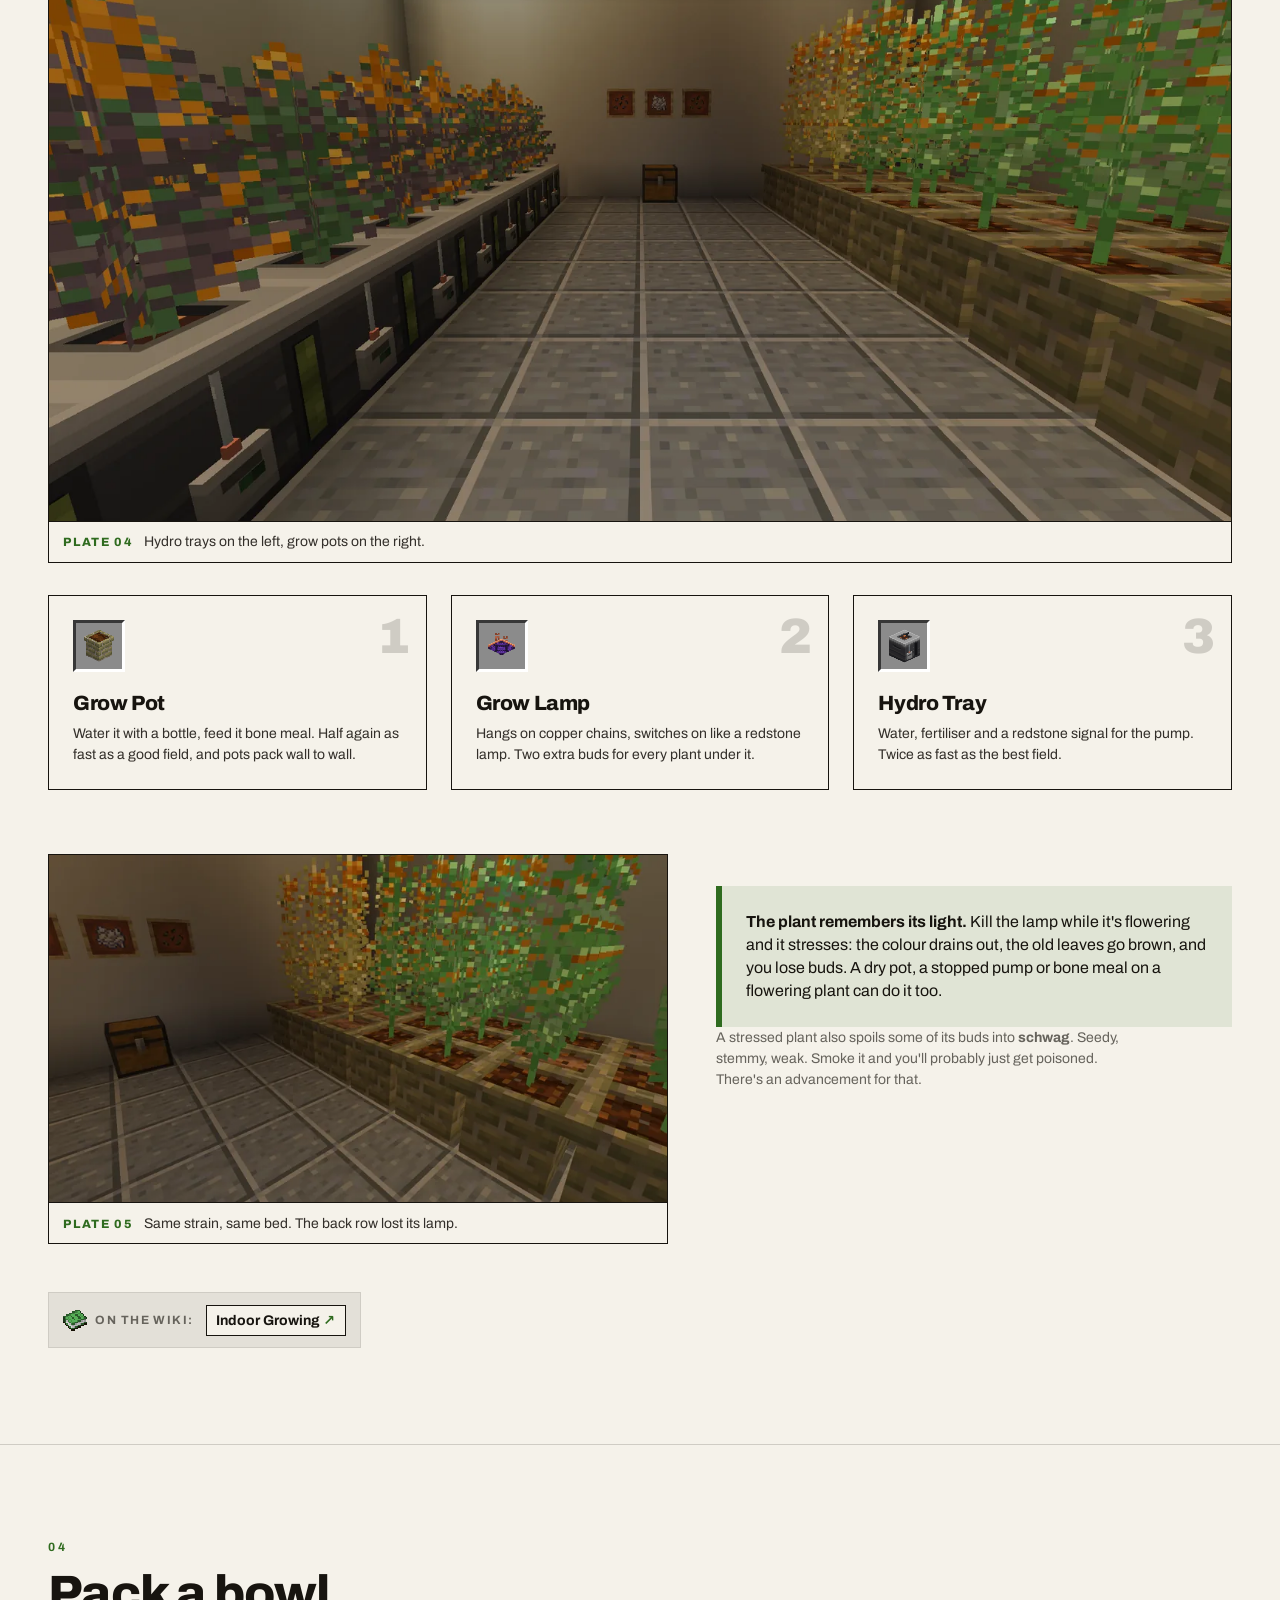
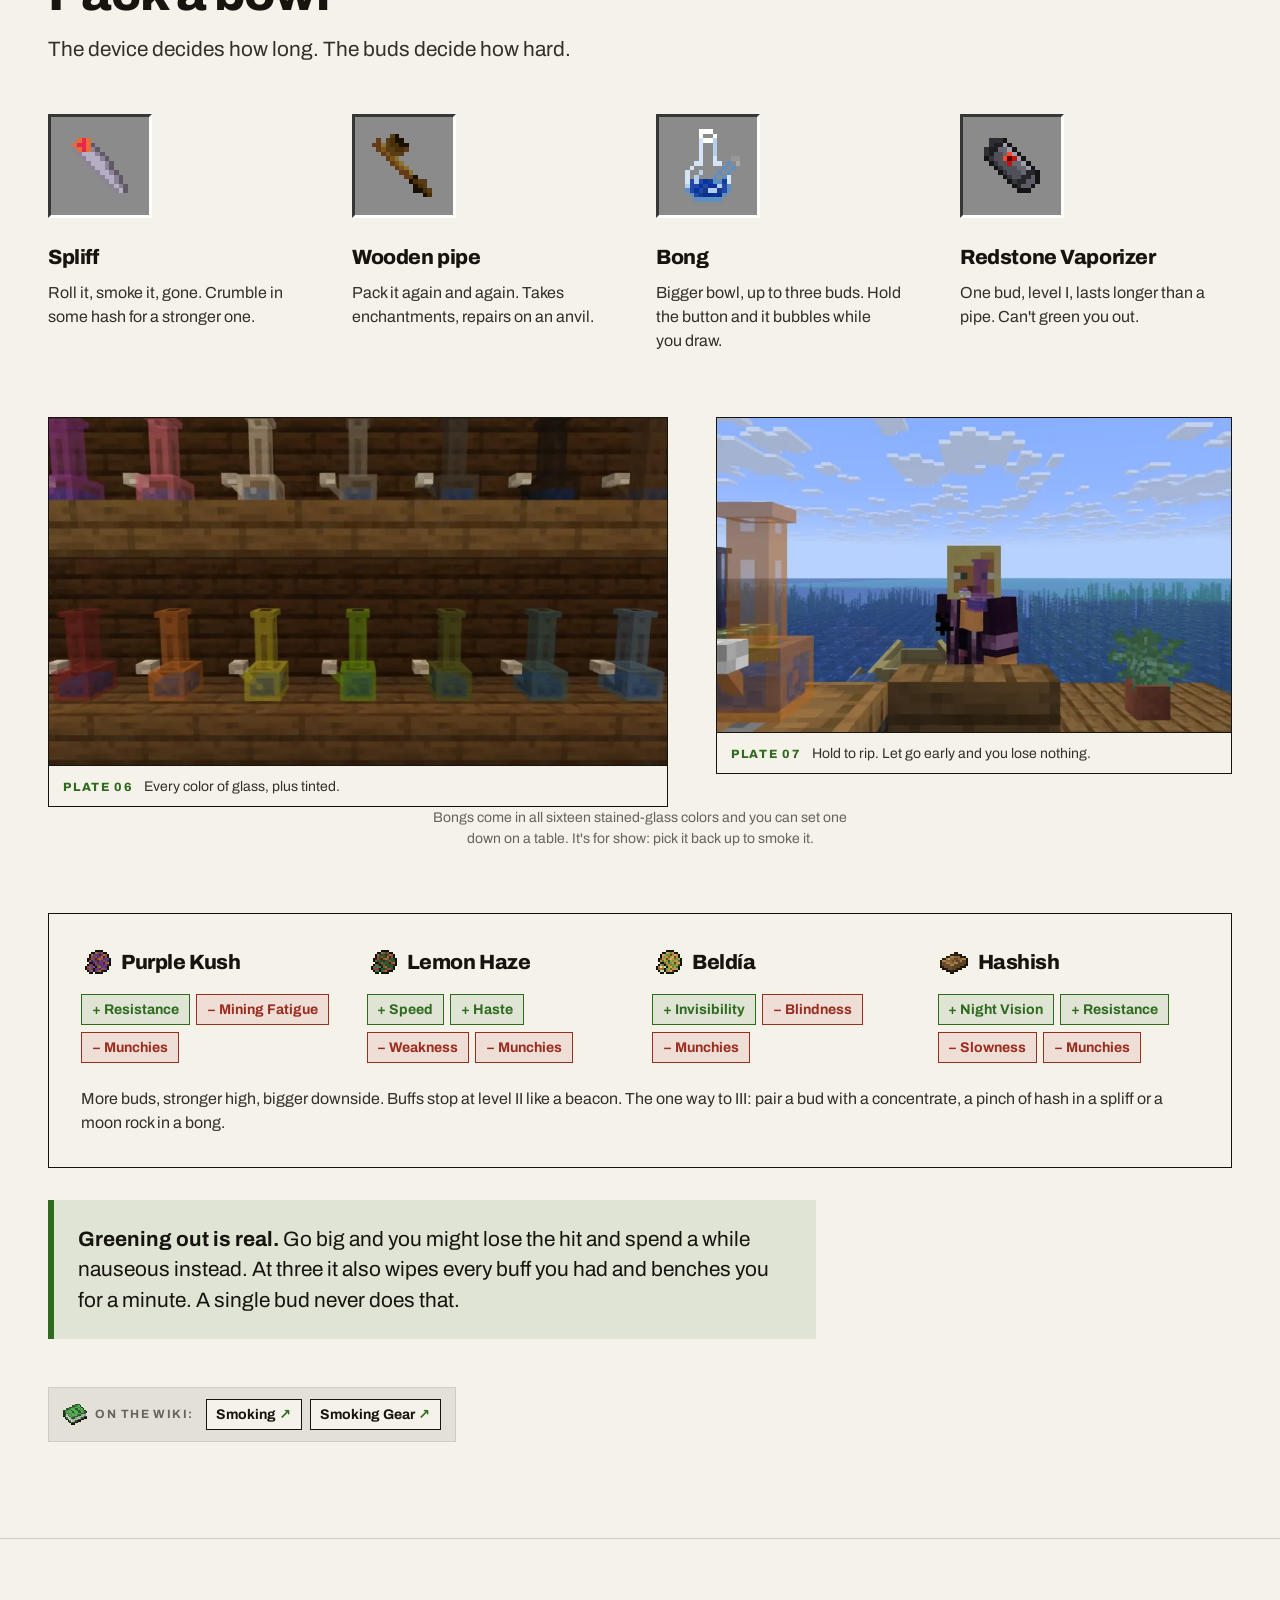
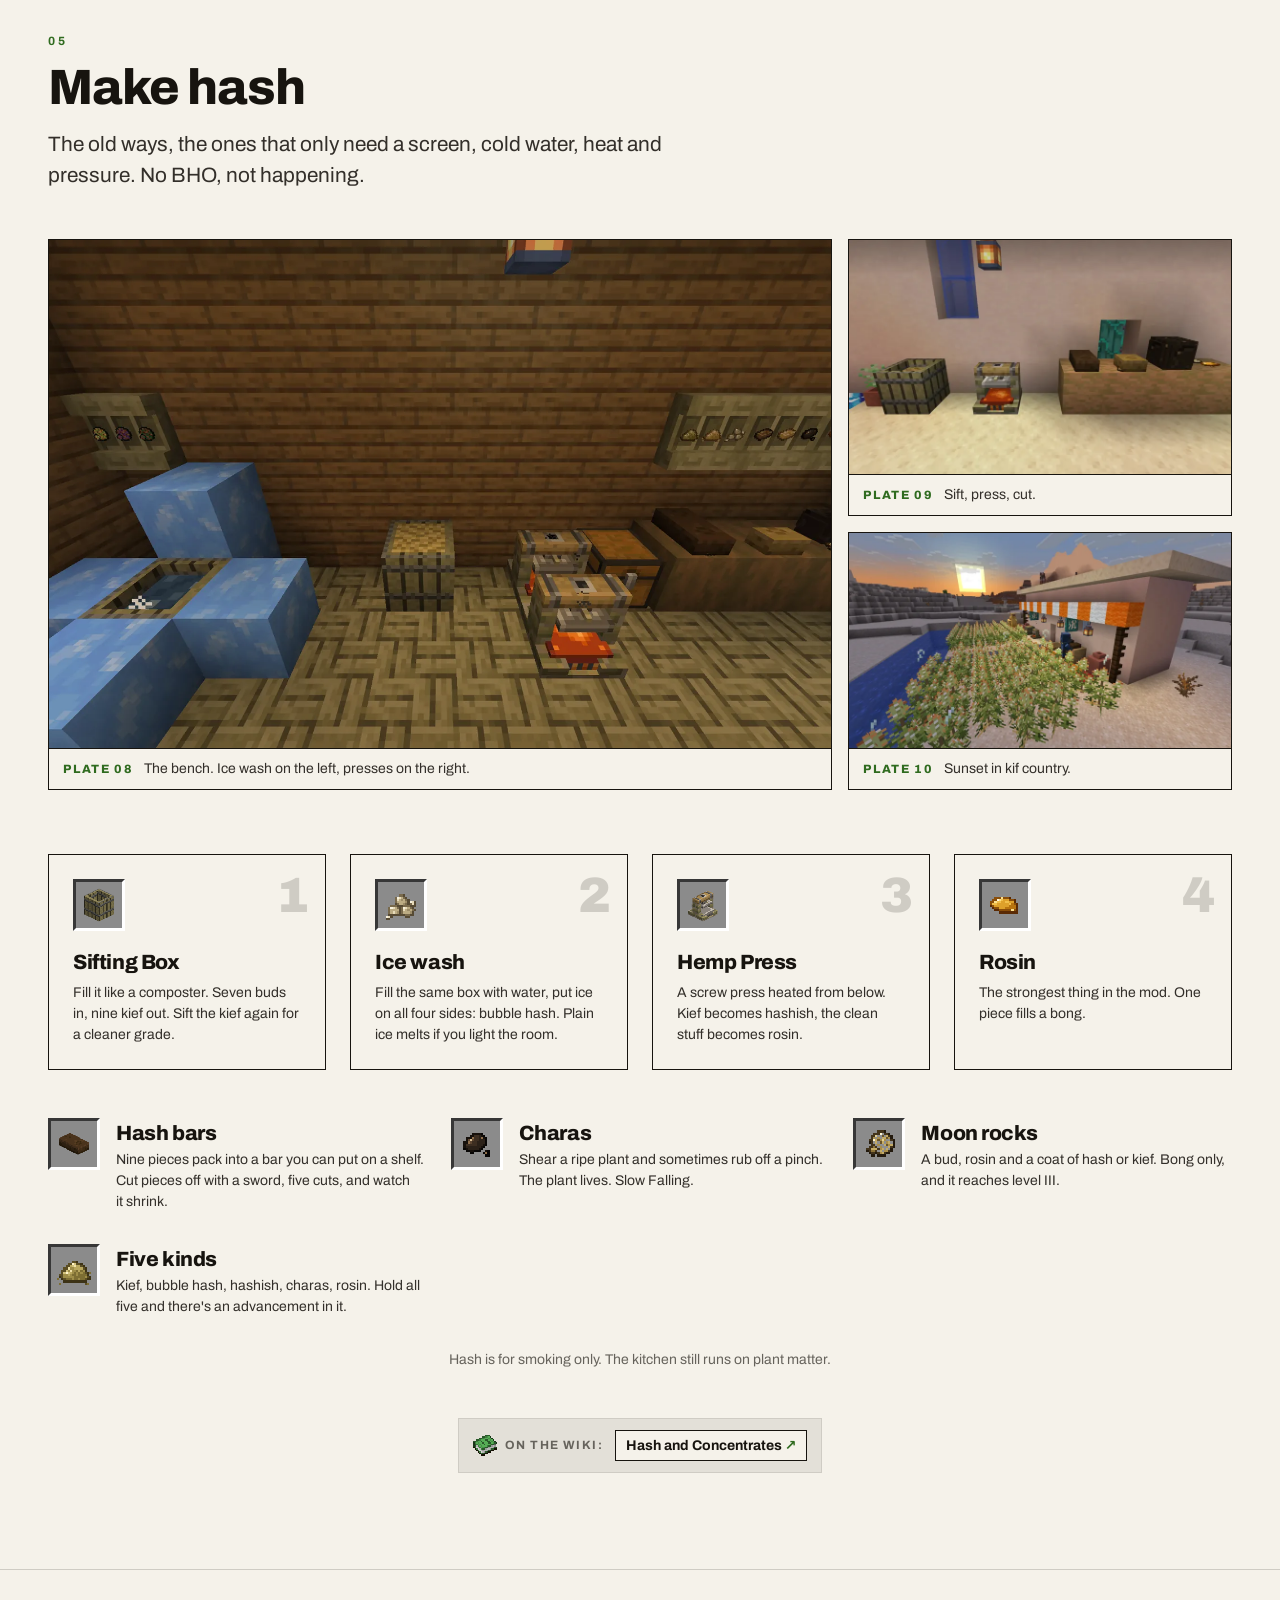
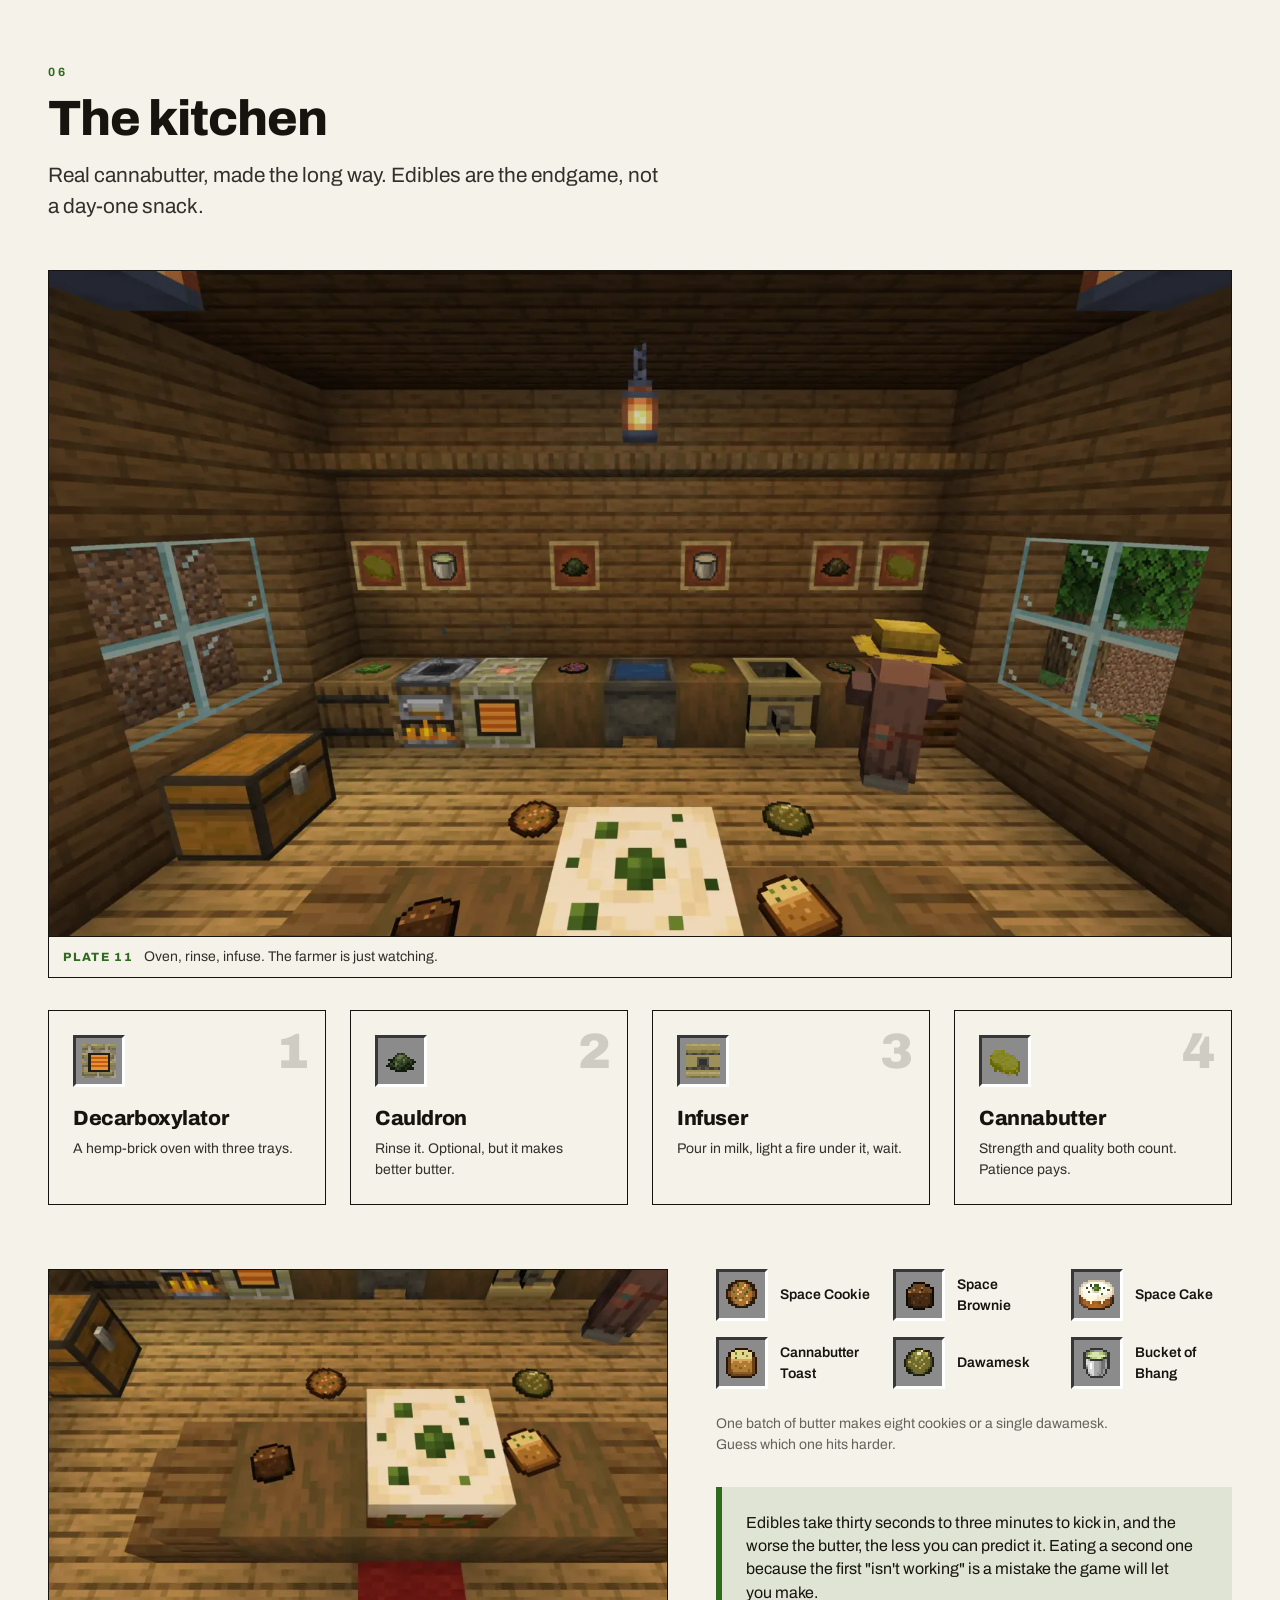
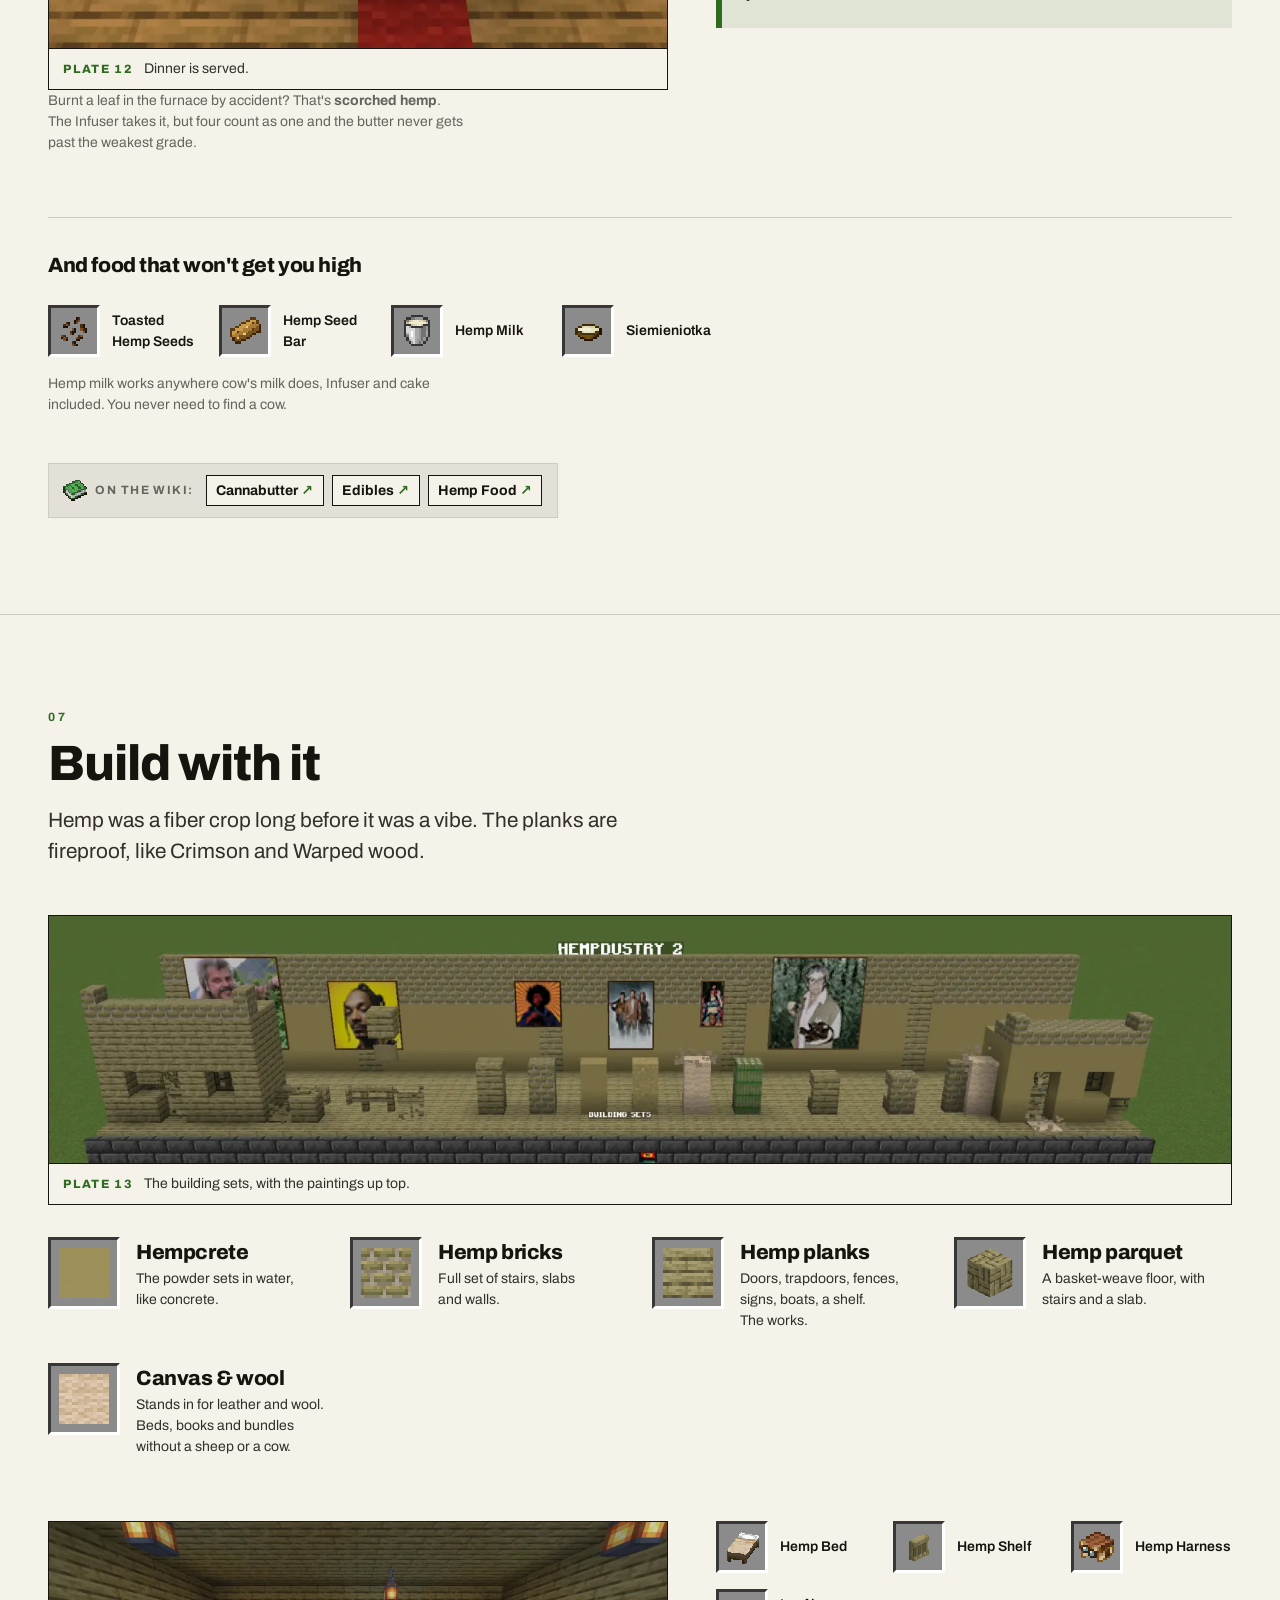
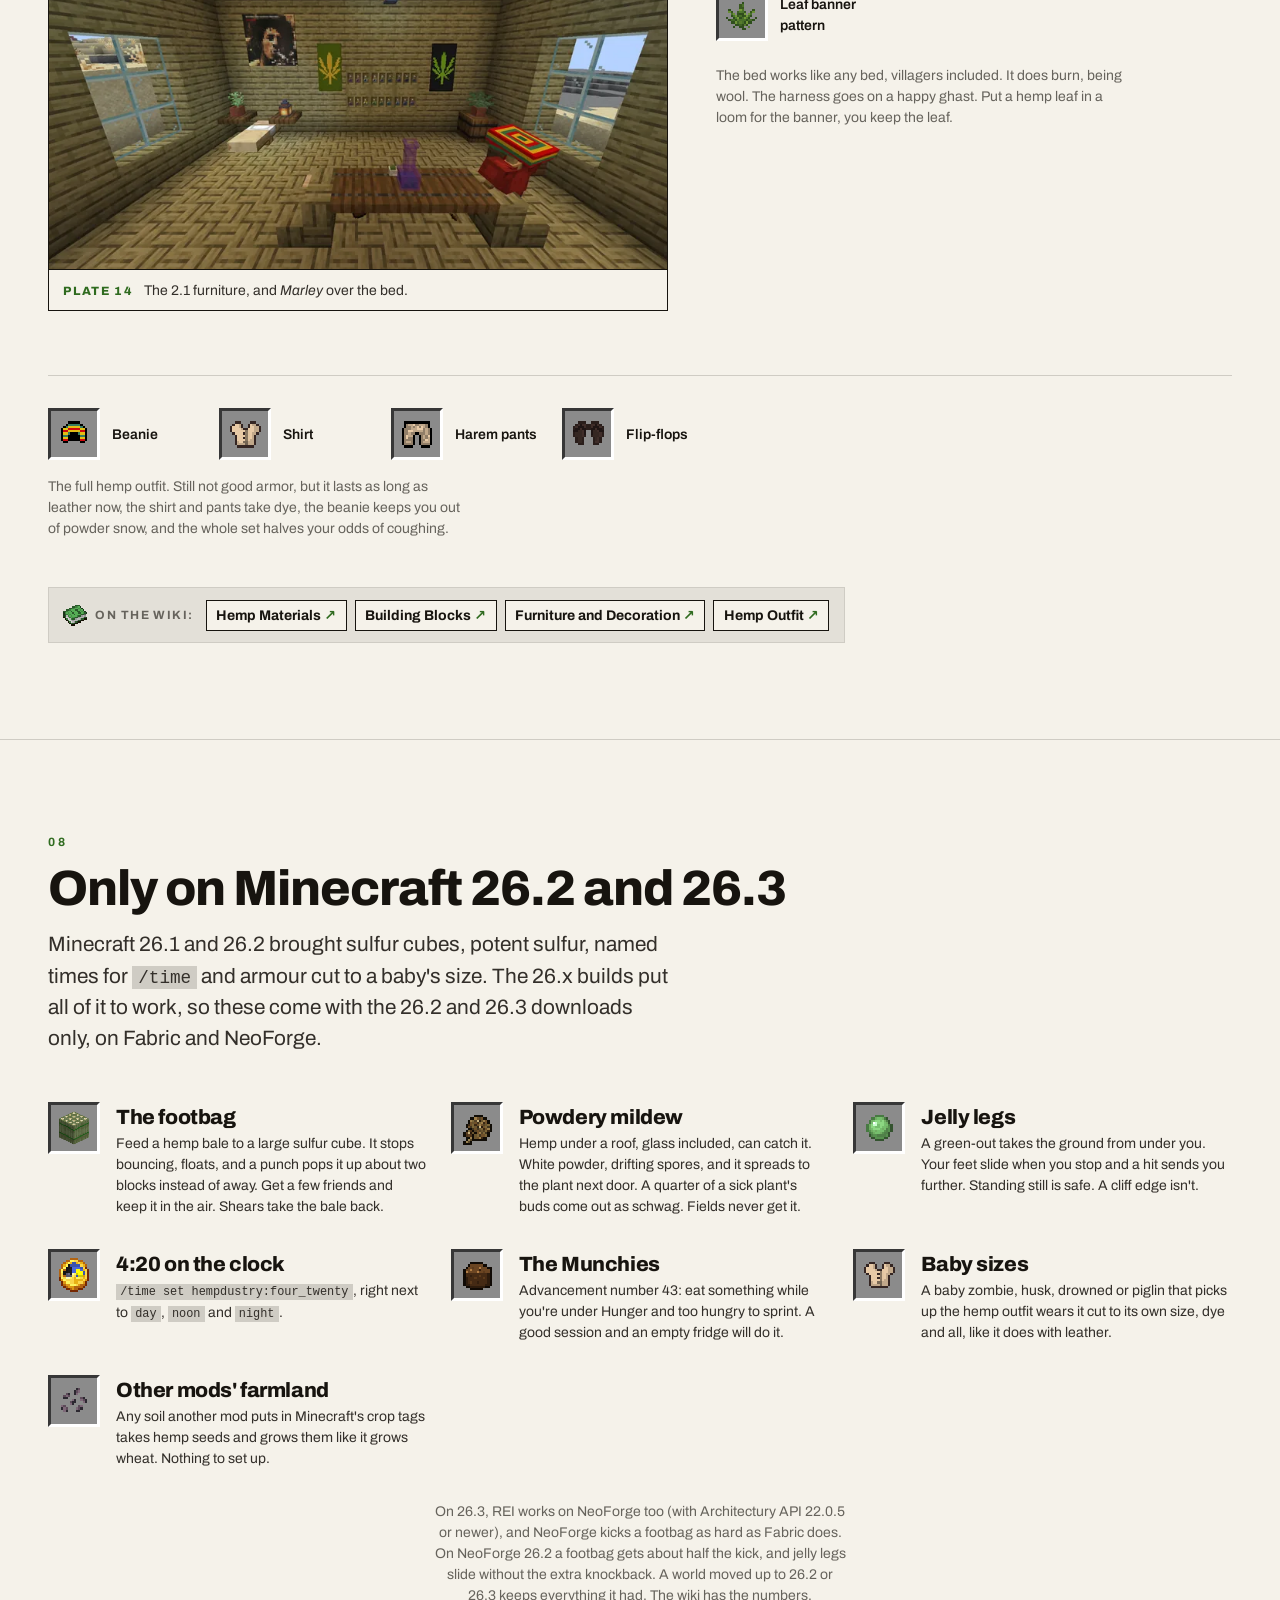
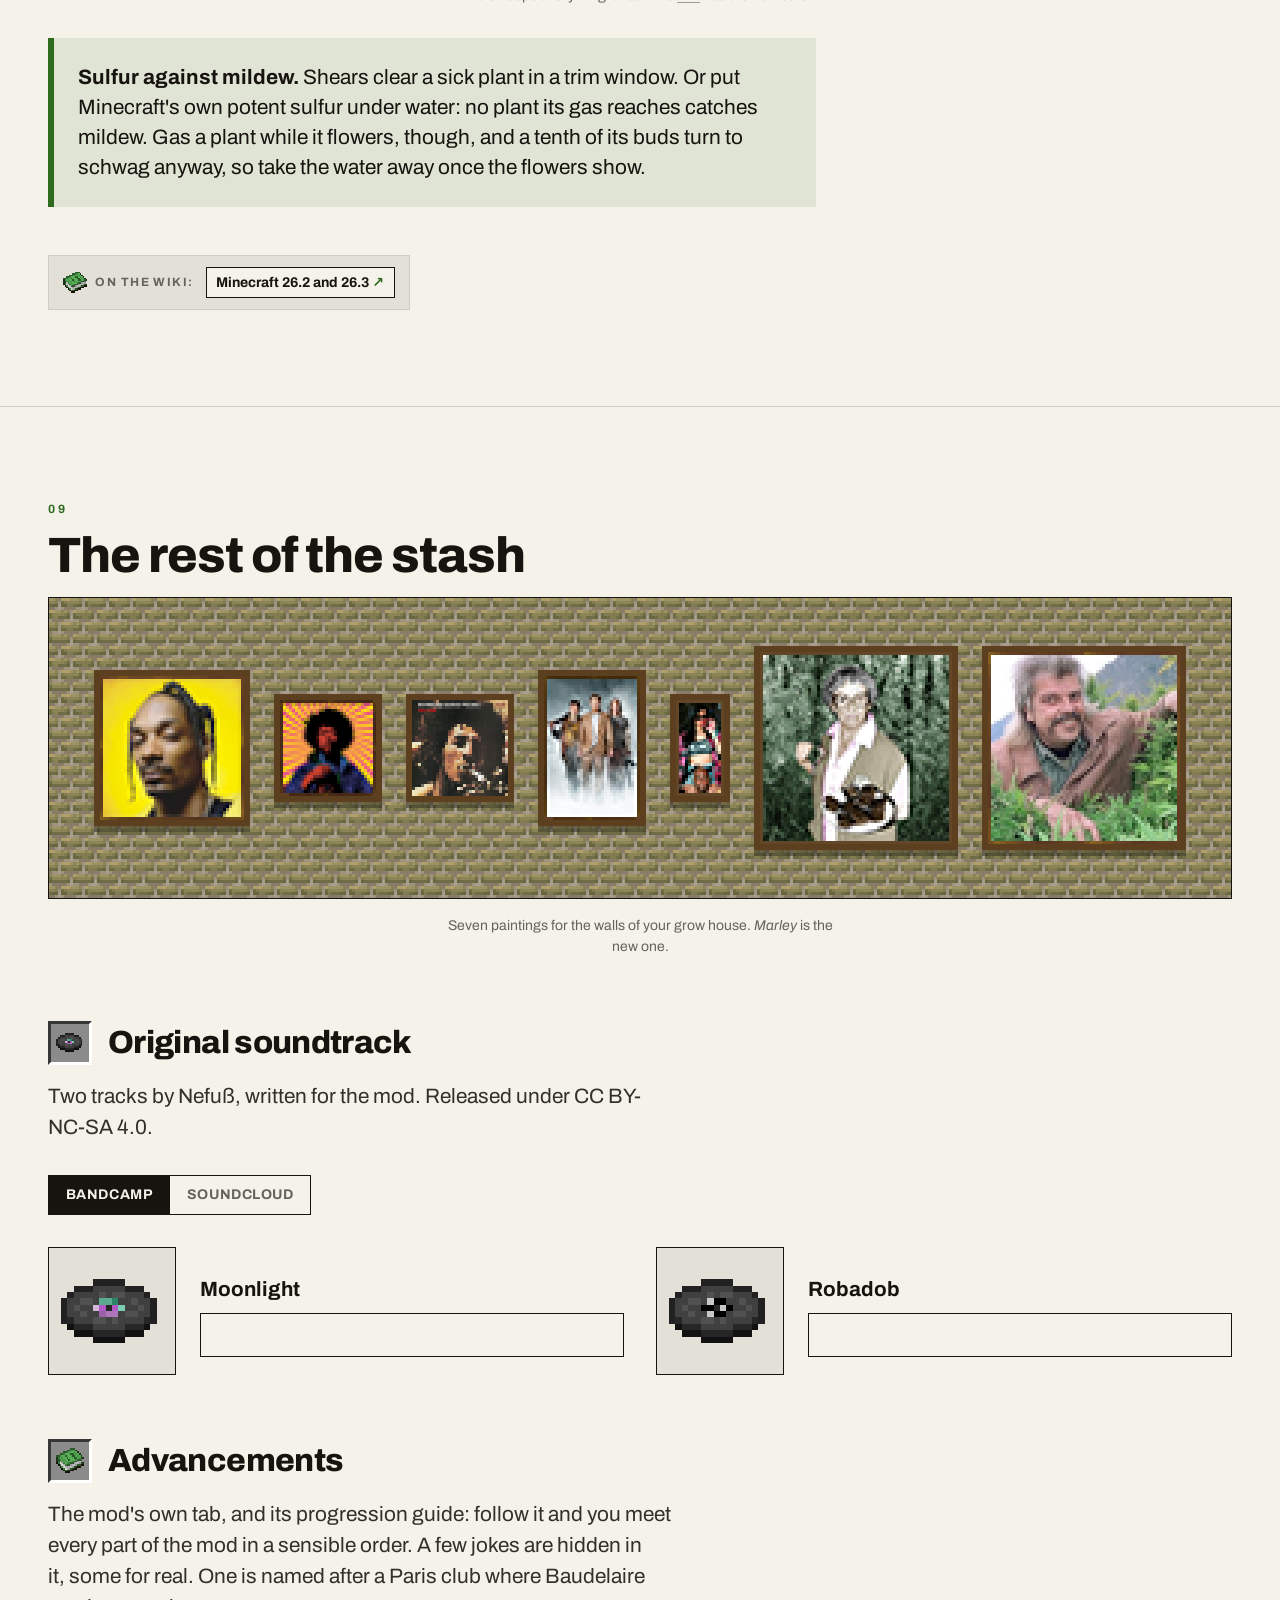
==== commit 3ce3b850: "The rest of the stash: music, a live advancement tree, languages Section 09 drops its three cards an" ====
--- a/index.html
+++ b/index.html
@@ -5,16 +5,22 @@
 <meta name="viewport" content="width=device-width, initial-scale=1.0">
 <title>Hempdustry 2 – Minecraft Weed &amp; Cannabis Mod (Fabric, NeoForge &amp; Forge, 1.16.5 to 26.3)</title>
 <meta name="description" content="Free, open-source weed mod for Minecraft Java on Fabric, NeoForge and Forge. Grow cannabis indoors or out, smoke it in a spliff, pipe, bong or vaporizer, press hash and rosin, bake edibles, build with hemp. Minecraft 26.3, 26.2, 1.21.11, 1.21.1, 1.18.2 and 1.16.5; opens GanjaCraft and Hemp-Craft worlds.">
-<link rel="canonical" href="https://warlon-mhite.github.io/hempdustry-github-page/">
+<link rel="canonical" href="https://hempdustry.fun/">
 <meta property="og:type" content="website">
 <meta property="og:site_name" content="Hempdustry 2">
-<meta property="og:url" content="https://warlon-mhite.github.io/hempdustry-github-page/">
+<meta property="og:url" content="https://hempdustry.fun/">
 <meta property="og:title" content="Hempdustry 2 – the Minecraft cannabis mod">
 <meta property="og:description" content="Grow weed, smoke it, press it into hash, bake it, build with it. A Vanilla+ cannabis mod for Minecraft Java on Fabric, NeoForge and Forge.">
-<meta property="og:image" content="https://warlon-mhite.github.io/hempdustry-github-page/assets/shots/showcase-1600.webp">
-<meta property="og:image:width" content="1600">
-<meta property="og:image:height" content="880">
+<meta property="og:image" content="https://hempdustry.fun/assets/share/hempdustry-2.jpg">
+<meta property="og:image:secure_url" content="https://hempdustry.fun/assets/share/hempdustry-2.jpg">
+<meta property="og:image:type" content="image/jpeg">
+<meta property="og:image:width" content="1200">
+<meta property="og:image:height" content="630">
+<meta property="og:image:alt" content="Hempdustry 2: a hemp farmstead on a Minecraft hillside under the mod's title">
 <meta name="twitter:card" content="summary_large_image">
+<meta name="twitter:title" content="Hempdustry 2 – the Minecraft cannabis mod">
+<meta name="twitter:image" content="https://hempdustry.fun/assets/share/hempdustry-2.jpg">
+<meta name="twitter:image:alt" content="Hempdustry 2: a hemp farmstead on a Minecraft hillside under the mod's title">
 <script type="application/ld+json">
 {
   "@context": "https://schema.org",
@@ -22,8 +28,8 @@
   "name": "Hempdustry 2",
   "alternateName": ["Hempdustry", "GanjaCraft"],
   "description": "A free, open-source cannabis (weed, marijuana, hemp) mod for Minecraft Java Edition on Fabric, NeoForge and Forge. Grow three strains in fields, grow pots or hydro trays, smoke them in a spliff, pipe, bong or vaporizer, sift and press hash and rosin, make cannabutter and edibles, and build with hempcrete, hemp bricks and hemp planks. The Forge 1.16.5 and 1.18.2 builds open and convert GanjaCraft and Hemp-Craft worlds.",
-  "url": "https://warlon-mhite.github.io/hempdustry-github-page/",
-  "image": "https://warlon-mhite.github.io/hempdustry-github-page/assets/shots/showcase-1600.webp",
+  "url": "https://hempdustry.fun/",
+  "image": "https://hempdustry.fun/assets/share/hempdustry-2.jpg",
   "applicationCategory": "GameApplication",
   "applicationSubCategory": "Minecraft mod",
   "operatingSystem": "Windows, macOS, Linux (Minecraft Java Edition with Fabric, NeoForge or Forge)",
@@ -88,7 +94,7 @@
               <li><a href="#build"><span class="slot"><img src="assets/icons/hemp_bricks_block.png" alt="" width="16" height="16"></span>Build</a></li>
               <li><a href="#minecraft-26"><span class="slot"><img src="assets/icons/clock.png" alt="" width="16" height="16"></span>Minecraft 26.x</a></li>
               <li><a href="#servers"><span class="slot"><img src="assets/icons/hemp_press.png" alt="" width="16" height="16"></span>Servers and packs</a></li>
-              <li><a href="#soundtrack"><span class="slot"><img src="assets/discs/music_disc_moonlight.png" alt="" width="16" height="16"></span>Music</a></li>
+              <li><a href="#extras"><span class="slot"><img src="assets/discs/music_disc_moonlight.png" alt="" width="16" height="16"></span>Music, advancements</a></li>
               <li><a href="#roadmap"><span class="slot"><img src="assets/icons/warped_kush_buds.png" alt="" width="16" height="16"></span>Coming next</a></li>
               <li class="explore-theme"><button class="theme-toggle theme-toggle-row" type="button" aria-pressed="false" hidden><span class="theme-sky" aria-hidden="true"><span class="theme-orbit"><img class="theme-sun" src="assets/icons/sun.png" alt="" width="32" height="32"><img class="theme-moon" src="assets/icons/moon.png" alt="" width="32" height="32"></span></span><span>Night theme</span><span class="theme-state" aria-hidden="true">Off</span></button></li>
             </ul>
@@ -153,7 +159,7 @@
         <li><a href="#grow"><b>3</b> strains</a></li>
         <li><a href="#smoke"><b>4</b> ways to smoke</a></li>
         <li><a href="#hash"><b>5</b> kinds of hash</a></li>
-        <li><a href="#extras"><b>42</b> advancements</a></li>
+        <li><a href="#advancements"><b>42</b> advancements</a></li>
         <li><a href="#languages"><b>12</b> languages</a></li>
         <li><a href="#download"><b>3</b> mod loaders</a></li>
         <li><a href="#download"><b>6</b> Minecraft versions</a></li>
@@ -566,13 +572,125 @@
       </ul>
       <p class="small center">Seven paintings for the walls of your grow house. <i>Marley</i> is the new one.</p>
 
-      <ul class="extra-grid">
-        <li><span class="slot"><img src="assets/icons/knowledge_book.png" alt="" width="16" height="16"></span><h3>42 advancements</h3><p>A real tree that teaches the mod, with a few jokes hidden in it. Some are hidden for real. One is named after a Paris club where Baudelaire ate dawamesk.</p></li>
-        <li><span class="slot"><img src="assets/discs/music_disc_moonlight.png" alt="" width="16" height="16"></span><h3>Two music discs</h3><p>Original tracks by Nefuß. Creepers drop them. <a href="#soundtrack">Listen below.</a></p></li>
-        <li><span class="slot"><img src="assets/icons/decarboxylated_hemp.png" alt="" width="16" height="16"></span><h3>JEI, REI &amp; EMI pages</h3><p>Every machine, both cauldron steps, and an "In the World" page for the stuff that has no recipe. EMI on 1.21.1.</p></li>
-      </ul>
-
-      <p class="wiki-more"><img src="assets/icons/knowledge_book.png" alt="" width="16" height="16"><span>On the wiki:</span> <a href="https://github.com/warlon-mhite/hempdustry-fabric/wiki/Advancements" target="_blank" rel="noopener noreferrer">Advancements</a> <a href="https://github.com/warlon-mhite/hempdustry-fabric/wiki/Items-and-Blocks" target="_blank" rel="noopener noreferrer">Items and Blocks</a></p>
+      <div id="soundtrack" class="stash-part soundtrack">
+        <h3 class="stash-h"><span class="slot"><img src="assets/discs/music_disc_moonlight.png" alt="" width="16" height="16"></span>Original soundtrack</h3>
+        <p class="stash-lede">Two tracks by Nefuß, written for the mod. Released under CC BY-NC-SA 4.0.</p>
+
+        <fieldset class="player-toggle">
+          <legend class="sr-only">Choose which player to show for every track</legend>
+          <label class="player-toggle-option">
+            <input type="radio" name="player-source" value="bandcamp" checked>
+            <span>Bandcamp</span>
+          </label>
+          <label class="player-toggle-option">
+            <input type="radio" name="player-source" value="soundcloud">
+            <span>SoundCloud</span>
+          </label>
+        </fieldset>
+
+        <ul class="track-list">
+          <li class="track-card">
+            <div class="track-art-frame">
+              <img class="track-art" src="assets/discs/music_disc_moonlight.png" alt="" width="16" height="16">
+            </div>
+            <div class="track-players">
+              <h4>Moonlight</h4>
+              <iframe class="track-player-frame track-player-frame-bandcamp" src="https://bandcamp.com/EmbeddedPlayer/track=3477749362/size=small/bgcol=ffffff/linkcol=2ebd35/artwork=none/transparent=true/" title="Moonlight by Nefuß — Bandcamp player" loading="lazy">
+                <a href="https://nefu1.bandcamp.com/track/moonlight">Moonlight by Nefuß</a>
+              </iframe>
+              <div class="track-player-soundcloud">
+                <iframe class="track-player-frame-soundcloud" width="100%" height="166" scrolling="no" frameborder="no" allow="autoplay; encrypted-media" title="Moonlight by Nefuß, SoundCloud player" data-src="https://w.soundcloud.com/player/?url=https%3A//api.soundcloud.com/tracks/soundcloud%253Atracks%253A2377503962&color=%23ff5500&auto_play=false&hide_related=false&show_comments=true&show_user=true&show_reposts=false&show_teaser=true"></iframe>
+                <p class="track-credit"><a href="https://soundcloud.com/user-427551104" target="_blank" rel="noopener noreferrer">Nefuß</a> · <a href="https://soundcloud.com/user-427551104/moonlight" target="_blank" rel="noopener noreferrer">Moonlight</a></p>
+              </div>
+            </div>
+          </li>
+
+          <li class="track-card">
+            <div class="track-art-frame">
+              <img class="track-art" src="assets/discs/music_disc_robadob.png" alt="" width="16" height="16">
+            </div>
+            <div class="track-players">
+              <h4>Robadob</h4>
+              <iframe class="track-player-frame track-player-frame-bandcamp" src="https://bandcamp.com/EmbeddedPlayer/track=2148164601/size=small/bgcol=ffffff/linkcol=2ebd35/artwork=none/transparent=true/" title="Robadob by Nefuß — Bandcamp player" loading="lazy">
+                <a href="https://nefu1.bandcamp.com/track/robadob-2">Robadob by Nefuß</a>
+              </iframe>
+              <div class="track-player-soundcloud">
+                <iframe class="track-player-frame-soundcloud" width="100%" height="166" scrolling="no" frameborder="no" allow="autoplay; encrypted-media" title="Robadob by Nefuß, SoundCloud player" data-src="https://w.soundcloud.com/player/?url=https%3A//api.soundcloud.com/tracks/soundcloud%253Atracks%253A2377525649&color=%23ff5500&auto_play=false&hide_related=false&show_comments=true&show_user=true&show_reposts=false&show_teaser=true"></iframe>
+                <p class="track-credit"><a href="https://soundcloud.com/user-427551104" target="_blank" rel="noopener noreferrer">Nefuß</a> · <a href="https://soundcloud.com/user-427551104/robadob" target="_blank" rel="noopener noreferrer">Robadob</a></p>
+              </div>
+            </div>
+          </li>
+        </ul>
+      </div>
+
+      <div id="advancements" class="stash-part">
+        <h3 class="stash-h"><span class="slot"><img src="assets/icons/knowledge_book.png" alt="" width="16" height="16"></span>Advancements</h3>
+        <p class="stash-lede">The mod's own tab, and its progression guide: follow it and you meet every part of the mod in a sensible order. A few jokes are hidden in it, some for real. One is named after a Paris club where Baudelaire ate dawamesk.</p>
+
+        <div class="adv" data-adv hidden>
+          <div class="adv-stage">
+            <div class="adv-window">
+              <img class="adv-tab" src="assets/advancements/tab_above_left_selected.png" alt="" width="28" height="32">
+              <img class="adv-tab-icon" src="assets/icons/indica_seeds.png" alt="" width="16" height="16">
+              <p class="adv-window-title" aria-hidden="true">High Hopes</p>
+              <div class="adv-view" role="group" aria-label="The Hempdustry advancement tree. Arrow keys move along it; Enter on the picked one ticks it."></div>
+              <div class="adv-tips" aria-hidden="true"></div>
+            </div>
+            <p class="adv-help small">Point at one for the game's tooltip, pick it for the tip. Drag to look around. Pick it again to tick it off.</p>
+          </div>
+
+          <aside class="adv-card" aria-live="polite">
+            <div class="adv-card-head">
+              <span class="adv-card-slot"><img class="adv-card-frame" src="assets/advancements/task_frame_unobtained.png" alt="" width="26" height="26"><img class="adv-card-icon" src="assets/icons/indica_seeds.png" alt="" width="16" height="16"></span>
+              <div>
+                <h4 class="adv-card-title">High Hopes</h4>
+                <p class="adv-card-meta"></p>
+              </div>
+            </div>
+            <p class="adv-card-desc"></p>
+            <p class="adv-card-tip"></p>
+            <p class="adv-card-path small"></p>
+            <div class="adv-card-actions">
+              <button class="adv-tick" type="button" data-adv-tick aria-pressed="false"><img src="assets/advancements/task_frame_obtained.png" alt="" width="26" height="26"><span>Mark as earned</span></button>
+              <a class="adv-card-wiki" href="https://github.com/warlon-mhite/hempdustry-fabric/wiki/Advancements" target="_blank" rel="noopener noreferrer">On the wiki</a>
+            </div>
+            <div class="adv-card-foot">
+              <p class="adv-progress small"><span class="adv-progress-bar" aria-hidden="true"></span>Ticked: <b data-adv-progress>0 of 43</b> <button class="adv-link" type="button" data-adv-reset hidden>Clear</button></p>
+              <label class="adv-secrets small"><input type="checkbox" data-adv-secrets> Show the four hidden ones <span class="adv-spoiler">spoilers</span></label>
+            </div>
+          </aside>
+        </div>
+        <p class="adv-note small">43 advancements on Minecraft 26.2 and 26.3, 42 on the others: <i>The Munchies</i> needs the new Minecraft. Ticks stay in this browser only.</p>
+        <p class="small" data-adv-fallback>42 advancements (43 on Minecraft 26.2 and 26.3), from <i>High Hopes</i> to <i>Around the World in 80 Grams</i>. The whole tree, with a tip for each, is on the wiki's <a href="https://github.com/warlon-mhite/hempdustry-fabric/wiki/Advancements" target="_blank" rel="noopener noreferrer">Advancements</a> page.</p>
+      </div>
+
+      <div id="languages" class="stash-part languages">
+        <h3 class="stash-h"><span class="slot"><img src="assets/icons/hemp_leaf.png" alt="" width="16" height="16"></span>Speaks your language</h3>
+        <p class="stash-lede">Twelve languages, local slang included.</p>
+
+        <figure class="plate mc-screen">
+          <div class="mc-panel">
+            <p class="mc-title" aria-hidden="true">Language</p>
+            <ul class="mc-list" aria-label="Languages the mod ships in, and who translated each">
+              <li class="is-selected"><span lang="en">English (United States)</span> <small>by Warlon Mhite</small></li>
+              <li><span lang="en">English (United Kingdom)</span> <small>LLM-adapted from Warlon Mhite</small></li>
+              <li><span lang="en">English (Canada)</span> <small>LLM-adapted from Warlon Mhite</small></li>
+              <li><span lang="en">English (Australia)</span> <small>LLM-adapted from Warlon Mhite</small></li>
+              <li><span lang="en">English (New Zealand)</span> <small>LLM-adapted from Warlon Mhite</small></li>
+              <li><span lang="fr">Français (France)</span> <small>by Warlon Mhite</small></li>
+              <li><span lang="fr">Français (Canada)</span> <small>LLM-adapted from Warlon Mhite</small></li>
+              <li><span lang="fr">Français (Suisse)</span> <small>LLM-adapted from Warlon Mhite</small></li>
+              <li><span lang="de">Deutsch (Deutschland)</span> <small>by Gülps'sch420</small></li>
+              <li><span lang="de">Deitsch (Österreich)</span> <small>LLM-adapted from Gülps'sch420</small></li>
+              <li><span lang="de">Schwiizerdütsch (Schwiiz)</span> <small>by Gülps'sch420</small></li>
+              <li><span lang="ru">Русский (Россия)</span> <small>by MargoxaTheGamer</small></li>
+            </ul>
+          </div>
+          <figcaption>The regional variants were adapted with an LLM and no native speaker has read them yet. The Russian translation hasn't caught up with 2.1, so the new stuff shows in English there. Speak one of these and spot a word nobody would say? <a href="https://github.com/warlon-mhite/hempdustry-fabric/wiki/Translating" target="_blank" rel="noopener noreferrer">Translating</a> on the wiki says how to check, fix or finish one, and the <a href="https://discord.gg/2UBEb8PzD3" target="_blank" rel="noopener noreferrer">Discord</a> is there for questions.</figcaption>
+        </figure>
+      </div>
+
+      <p class="wiki-more"><img src="assets/icons/knowledge_book.png" alt="" width="16" height="16"><span>On the wiki:</span> <a href="https://github.com/warlon-mhite/hempdustry-fabric/wiki/Advancements" target="_blank" rel="noopener noreferrer">Advancements</a> <a href="https://github.com/warlon-mhite/hempdustry-fabric/wiki/Items-and-Blocks" target="_blank" rel="noopener noreferrer">Items and Blocks</a> <a href="https://github.com/warlon-mhite/hempdustry-fabric/wiki/Translating" target="_blank" rel="noopener noreferrer">Translating</a></p>
     </div>
   </section>
 
@@ -638,34 +756,6 @@
     </div>
   </section>
 
-  <section id="languages" class="languages">
-    <div class="container">
-      <h2>Speaks your language</h2>
-      <p class="lede">Twelve languages, local slang included.</p>
-
-      <figure class="plate mc-screen">
-        <div class="mc-panel">
-          <p class="mc-title" aria-hidden="true">Language</p>
-          <ul class="mc-list" aria-label="Languages the mod ships in, and who translated each">
-            <li class="is-selected"><span lang="en">English (United States)</span> <small>by Warlon Mhite</small></li>
-            <li><span lang="en">English (United Kingdom)</span> <small>LLM-adapted from Warlon Mhite</small></li>
-            <li><span lang="en">English (Canada)</span> <small>LLM-adapted from Warlon Mhite</small></li>
-            <li><span lang="en">English (Australia)</span> <small>LLM-adapted from Warlon Mhite</small></li>
-            <li><span lang="en">English (New Zealand)</span> <small>LLM-adapted from Warlon Mhite</small></li>
-            <li><span lang="fr">Français (France)</span> <small>by Warlon Mhite</small></li>
-            <li><span lang="fr">Français (Canada)</span> <small>LLM-adapted from Warlon Mhite</small></li>
-            <li><span lang="fr">Français (Suisse)</span> <small>LLM-adapted from Warlon Mhite</small></li>
-            <li><span lang="de">Deutsch (Deutschland)</span> <small>by Gülps'sch420</small></li>
-            <li><span lang="de">Deitsch (Österreich)</span> <small>LLM-adapted from Gülps'sch420</small></li>
-            <li><span lang="de">Schwiizerdütsch (Schwiiz)</span> <small>by Gülps'sch420</small></li>
-            <li><span lang="ru">Русский (Россия)</span> <small>by MargoxaTheGamer</small></li>
-          </ul>
-        </div>
-        <figcaption>The regional variants were adapted with an LLM and no native speaker has read them yet. The Russian translation hasn't caught up with 2.1, so the new stuff shows in English there. Speak one of these and spot a word nobody would say? <a href="https://github.com/warlon-mhite/hempdustry-fabric/wiki/Translating" target="_blank" rel="noopener noreferrer">Translating</a> on the wiki says how to check, fix or finish one, and the <a href="https://discord.gg/2UBEb8PzD3" target="_blank" rel="noopener noreferrer">Discord</a> is there for questions.</figcaption>
-      </figure>
-    </div>
-  </section>
-
   <section id="download" class="download" aria-labelledby="download-title">
     <div class="container">
       <h2 id="download-title">Download</h2>
@@ -941,59 +1031,6 @@
     </div>
   </section>
 
-  <section id="soundtrack" class="soundtrack">
-    <div class="container">
-      <h2>Original soundtrack</h2>
-      <p class="lede">Two tracks by Nefuß, written for the mod. Released under CC BY-NC-SA 4.0.</p>
-
-      <fieldset class="player-toggle">
-        <legend class="sr-only">Choose which player to show for every track</legend>
-        <label class="player-toggle-option">
-          <input type="radio" name="player-source" value="bandcamp" checked>
-          <span>Bandcamp</span>
-        </label>
-        <label class="player-toggle-option">
-          <input type="radio" name="player-source" value="soundcloud">
-          <span>SoundCloud</span>
-        </label>
-      </fieldset>
-
-      <ul class="track-list">
-        <li class="track-card">
-          <div class="track-art-frame">
-            <img class="track-art" src="assets/discs/music_disc_moonlight.png" alt="" width="16" height="16">
-          </div>
-          <div class="track-players">
-            <h3>Moonlight</h3>
-            <iframe class="track-player-frame track-player-frame-bandcamp" src="https://bandcamp.com/EmbeddedPlayer/track=3477749362/size=small/bgcol=ffffff/linkcol=2ebd35/artwork=none/transparent=true/" title="Moonlight by Nefuß — Bandcamp player" loading="lazy">
-              <a href="https://nefu1.bandcamp.com/track/moonlight">Moonlight by Nefuß</a>
-            </iframe>
-            <div class="track-player-soundcloud">
-              <iframe class="track-player-frame-soundcloud" width="100%" height="166" scrolling="no" frameborder="no" allow="autoplay; encrypted-media" title="Moonlight by Nefuß, SoundCloud player" data-src="https://w.soundcloud.com/player/?url=https%3A//api.soundcloud.com/tracks/soundcloud%253Atracks%253A2377503962&color=%23ff5500&auto_play=false&hide_related=false&show_comments=true&show_user=true&show_reposts=false&show_teaser=true"></iframe>
-              <p class="track-credit"><a href="https://soundcloud.com/user-427551104" target="_blank" rel="noopener noreferrer">Nefuß</a> · <a href="https://soundcloud.com/user-427551104/moonlight" target="_blank" rel="noopener noreferrer">Moonlight</a></p>
-            </div>
-          </div>
-        </li>
-
-        <li class="track-card">
-          <div class="track-art-frame">
-            <img class="track-art" src="assets/discs/music_disc_robadob.png" alt="" width="16" height="16">
-          </div>
-          <div class="track-players">
-            <h3>Robadob</h3>
-            <iframe class="track-player-frame track-player-frame-bandcamp" src="https://bandcamp.com/EmbeddedPlayer/track=2148164601/size=small/bgcol=ffffff/linkcol=2ebd35/artwork=none/transparent=true/" title="Robadob by Nefuß — Bandcamp player" loading="lazy">
-              <a href="https://nefu1.bandcamp.com/track/robadob-2">Robadob by Nefuß</a>
-            </iframe>
-            <div class="track-player-soundcloud">
-              <iframe class="track-player-frame-soundcloud" width="100%" height="166" scrolling="no" frameborder="no" allow="autoplay; encrypted-media" title="Robadob by Nefuß, SoundCloud player" data-src="https://w.soundcloud.com/player/?url=https%3A//api.soundcloud.com/tracks/soundcloud%253Atracks%253A2377525649&color=%23ff5500&auto_play=false&hide_related=false&show_comments=true&show_user=true&show_reposts=false&show_teaser=true"></iframe>
-              <p class="track-credit"><a href="https://soundcloud.com/user-427551104" target="_blank" rel="noopener noreferrer">Nefuß</a> · <a href="https://soundcloud.com/user-427551104/robadob" target="_blank" rel="noopener noreferrer">Robadob</a></p>
-            </div>
-          </div>
-        </li>
-      </ul>
-    </div>
-  </section>
-
   <section id="roadmap" class="roadmap">
     <div class="container">
       <h2>Coming next</h2>
@@ -1330,6 +1367,7 @@
 </footer>
 
 <script src="assets/js/config-tool.js" defer></script>
+<script src="assets/js/advancements.js" defer></script>
 <script>
   // Light up what the reader is on: the section's own link, or "Explore" for a section listed in its menu,
   // or the Download button.
--- a/assets/css/style.css
+++ b/assets/css/style.css
@@ -265,7 +265,7 @@
 }
 
 @supports (animation-timeline: view()) {
-  .plate, .strain, .device, .chain li, .block-grid li, .extra-grid li, .soon-grid li,
+  .plate, .strain, .device, .chain li, .block-grid li, .soon-grid li,
   .chapter-art, .discord-why li {
     animation: reveal-up linear both;
     animation-timeline: view();
@@ -970,16 +970,16 @@
 .sober h3 { font-size: var(--text-h3); margin-bottom: var(--space-3); }
 
 /* build */
-.block-grid, .extra-grid, .soon-grid {
+.block-grid, .soon-grid {
   display: grid;
   gap: var(--space-4) var(--space-3);
   grid-template-columns: repeat(auto-fill, minmax(min(100%, 17rem), 1fr));
 }
 
 /* three and six tiles read best three across */
-.extra-grid, .soon-grid { grid-template-columns: repeat(auto-fill, minmax(min(100%, 22rem), 1fr)); }
-
-.block-grid li, .extra-grid li, .soon-grid li {
+.soon-grid { grid-template-columns: repeat(auto-fill, minmax(min(100%, 22rem), 1fr)); }
+
+.block-grid li, .soon-grid li {
   display: grid;
   grid-template-columns: auto 1fr;
   grid-template-rows: auto 1fr;
@@ -987,9 +987,9 @@
   align-items: start;
 }
 
-.block-grid .slot, .extra-grid .slot, .soon-grid .slot { grid-row: span 2; }
-.block-grid h3, .extra-grid h3, .soon-grid h3 { font-size: var(--text-h3); align-self: end; }
-.block-grid p, .extra-grid p, .soon-grid p { color: var(--ink-85); font-size: var(--text-small); }
+.block-grid .slot, .soon-grid .slot { grid-row: span 2; }
+.block-grid h3, .soon-grid h3 { font-size: var(--text-h3); align-self: end; }
+.block-grid p, .soon-grid p { color: var(--ink-85); font-size: var(--text-small); }
 
 /* extras */
 .paintings {
@@ -1270,6 +1270,354 @@
 .cfg-import-note { margin: 0.5rem 0 0; }
 
 /* ==========================================================================
+   The rest of the stash — its parts: music, advancements, languages
+   ========================================================================== */
+
+.stash-part {
+  margin-top: var(--space-6);
+  scroll-margin-top: 4.5rem;
+}
+
+.stash-h {
+  display: flex;
+  align-items: center;
+  gap: var(--space-2);
+  font-size: var(--text-h2);
+  font-size: clamp(1.4rem, 1.2rem + 1vw, 2rem);
+  line-height: 1.1;
+  margin-bottom: var(--space-2);
+}
+
+.stash-h .slot { --size: 2.75rem; }
+.stash-h .slot img { image-rendering: pixelated; }
+
+.stash-lede {
+  font-size: var(--text-lede);
+  line-height: 1.5;
+  max-width: 52ch;
+  color: var(--ink-85);
+  margin-bottom: var(--space-4);
+}
+
+/* ==========================================================================
+   Advancements — the game's own tab: window, frames, connectors, tooltips.
+   One game pixel is --px of screen; everything below is counted in game pixels.
+   ========================================================================== */
+
+.adv[hidden], [data-adv-fallback][hidden] { display: none !important; }
+
+.adv {
+  --px: 2px;
+  display: grid;
+  gap: var(--space-4);
+  align-items: start;
+}
+
+@media (min-width: 60rem) {
+  .adv { grid-template-columns: minmax(0, 1fr) 21rem; }
+}
+
+@media (min-width: 80rem) {
+  .adv { --px: 3px; }
+}
+
+.adv-stage { min-width: 0; }
+
+.adv-window {
+  position: relative;
+  margin-top: calc(28 * var(--px));
+  padding: calc(18 * var(--px)) calc(9 * var(--px)) calc(9 * var(--px));
+  image-rendering: pixelated;
+  font-family: "Pixelify Sans", var(--font);
+}
+
+/* the window itself, laid over the view so its inner shadow falls on the tree */
+.adv-window::after {
+  content: "";
+  position: absolute;
+  inset: 0;
+  z-index: 3;
+  pointer-events: none;
+  border-image: url("../advancements/window.png") 24 15 15 15 / calc(24 * var(--px)) calc(15 * var(--px)) calc(15 * var(--px)) calc(15 * var(--px)) stretch;
+  image-rendering: pixelated;
+}
+
+.adv-tab, .adv-tab-icon {
+  position: absolute;
+  z-index: 4;
+  pointer-events: none;
+}
+
+.adv-tab {
+  left: 0;
+  top: calc(-28 * var(--px));
+  width: calc(28 * var(--px));
+  height: calc(32 * var(--px));
+}
+
+.adv-tab-icon {
+  left: calc(6 * var(--px));
+  top: calc(-19 * var(--px));
+  width: calc(16 * var(--px));
+  height: calc(16 * var(--px));
+}
+
+.adv-window-title {
+  position: absolute;
+  z-index: 4;
+  left: calc(8 * var(--px));
+  top: calc(5 * var(--px));
+  margin: 0;
+  font-size: calc(7 * var(--px));
+  line-height: calc(9 * var(--px));
+  color: #404040;
+}
+
+.adv-view {
+  position: relative;
+  height: clamp(20rem, 62vh, 32rem);
+  overflow: auto;
+  overscroll-behavior: contain;
+  background: #6d6658 url("../advancements/background.png") 0 0 / calc(16 * var(--px)) repeat;
+  cursor: grab;
+  scrollbar-width: thin;
+  scrollbar-color: #8b8b8b #373737;
+  touch-action: pan-x pan-y;
+}
+
+.adv-view.is-dragging { cursor: grabbing; user-select: none; }
+.adv-view.is-dragging .adv-node { cursor: grabbing; }
+
+.adv-canvas {
+  position: relative;
+  width: calc(var(--w) * var(--px));
+  height: calc(var(--h) * var(--px));
+  min-width: 100%;
+  min-height: 100%;
+}
+
+.adv-lines {
+  position: absolute;
+  left: 0;
+  top: 0;
+  width: calc(var(--w) * var(--px));
+  height: calc(var(--h) * var(--px));
+  shape-rendering: crispEdges;
+}
+
+.adv-node {
+  position: absolute;
+  left: calc((var(--x) + 3) * var(--px));
+  top: calc(var(--y) * var(--px));
+  width: calc(26 * var(--px));
+  height: calc(26 * var(--px));
+  padding: 0;
+  border: 0;
+  background: none;
+  cursor: pointer;
+}
+
+.adv-frame { position: absolute; inset: 0; width: 100%; height: 100%; }
+
+.adv-icon, .adv-tip-icon, .adv-card-icon, .adv-tab-icon { image-rendering: pixelated; }
+
+.adv-icon {
+  position: absolute;
+  left: calc(5 * var(--px));
+  top: calc(5 * var(--px));
+  width: calc(16 * var(--px));
+  height: calc(16 * var(--px));
+}
+
+.adv-node.is-selected { outline: var(--px) solid #fff; outline-offset: var(--px); }
+.adv-node:focus-visible { outline: var(--px) solid #ffff55; outline-offset: var(--px); }
+
+/* hidden advancements stay out of the tab, line and all, until asked for */
+.adv:not(.show-secrets) .adv-node.is-secret,
+.adv:not(.show-secrets) .adv-lines .is-secret { display: none; }
+
+.adv-tips {
+  position: absolute;
+  z-index: 2;
+  left: calc(9 * var(--px));
+  top: calc(18 * var(--px));
+  right: calc(9 * var(--px));
+  bottom: calc(9 * var(--px));
+  overflow: hidden;
+  pointer-events: none;
+}
+
+/* the hover box: description box and title bar share one grid cell, so it is as wide as the wider */
+.adv-tip {
+  position: absolute;
+  display: grid;
+  font-size: calc(7 * var(--px));
+  line-height: calc(9 * var(--px));
+}
+
+.adv-tip[hidden] { display: none; }
+.adv-tip > * { grid-area: 1 / 1; margin: 0; }
+
+.adv-tip-desc {
+  max-width: min(calc(170 * var(--px)), var(--room, 100vw));
+  padding: calc(29 * var(--px)) calc(6 * var(--px)) calc(5 * var(--px));
+  border-image: url("../advancements/title_box.png") 10 fill / calc(10 * var(--px)) stretch;
+  color: #55ff55;
+}
+
+.adv-tip-challenge .adv-tip-desc { color: #aa00aa; }
+
+.adv-tip-bar {
+  align-self: start;
+  height: calc(26 * var(--px));
+  display: flex;
+  align-items: center;
+  padding: 0 calc(8 * var(--px)) 0 calc(32 * var(--px));
+  border-image: url("../advancements/box_unobtained.png") 10 fill / calc(10 * var(--px)) stretch;
+  color: #fff;
+  text-shadow: var(--px) var(--px) 0 #3f3f3f;
+  white-space: nowrap;
+}
+
+.adv-tip.is-done .adv-tip-bar { border-image-source: url("../advancements/box_obtained.png"); }
+
+.adv-tip-frame, .adv-tip-icon { position: absolute; }
+.adv-tip-frame { left: calc(3 * var(--px)); top: 0; width: calc(26 * var(--px)); height: calc(26 * var(--px)); }
+.adv-tip-icon { left: calc(8 * var(--px)); top: calc(5 * var(--px)); width: calc(16 * var(--px)); height: calc(16 * var(--px)); }
+
+.adv-tip.is-left .adv-tip-bar { padding: 0 calc(32 * var(--px)) 0 calc(8 * var(--px)); justify-content: flex-end; }
+.adv-tip.is-left .adv-tip-frame { left: auto; right: calc(3 * var(--px)); }
+.adv-tip.is-left .adv-tip-icon { left: auto; right: calc(8 * var(--px)); }
+
+.adv-tip.is-free .adv-tip-bar { padding-left: calc(8 * var(--px)); }
+.adv-tip.is-free .adv-tip-frame, .adv-tip.is-free .adv-tip-icon { display: none; }
+
+.adv-tip.is-up .adv-tip-bar { align-self: end; }
+.adv-tip.is-up .adv-tip-desc { padding: calc(5 * var(--px)) calc(6 * var(--px)) calc(29 * var(--px)); }
+.adv-tip.is-up .adv-tip-frame { top: auto; bottom: 0; }
+.adv-tip.is-up .adv-tip-icon { top: auto; bottom: calc(5 * var(--px)); }
+
+.adv-help { margin-top: var(--space-2); max-width: none; }
+
+/* the card: what the picked one asks, and how it is really earned */
+.adv-card {
+  border: 1.5px solid var(--ink);
+  background: var(--paper);
+  padding: var(--space-3);
+  display: grid;
+  gap: var(--space-2);
+}
+
+.adv-card-head { display: flex; gap: var(--space-2); align-items: center; }
+
+.adv-card-slot {
+  position: relative;
+  flex-shrink: 0;
+  width: 52px;
+  height: 52px;
+  image-rendering: pixelated;
+}
+
+.adv-card-frame { position: absolute; inset: 0; width: 100%; height: 100%; }
+.adv-card-icon { position: absolute; left: 10px; top: 10px; width: 32px; height: 32px; }
+
+.adv-card-title { font-size: var(--text-h3); line-height: 1.2; }
+
+.adv-card-meta { display: flex; flex-wrap: wrap; gap: 0.35rem; margin-top: 0.35rem; }
+
+.adv-pill {
+  font-size: var(--text-micro);
+  font-weight: 700;
+  letter-spacing: 0.08em;
+  text-transform: uppercase;
+  padding: 0.15rem 0.45rem;
+  border: 1px solid var(--ink-15);
+  color: var(--ink-60);
+}
+
+.adv-pill-task, .adv-pill-goal { border-color: var(--leaf); color: var(--leaf); }
+.adv-pill-challenge { border-color: light-dark(#7a1f7a, #d77ad7); color: light-dark(#7a1f7a, #d77ad7); }
+
+.adv-card-desc { font-weight: 600; }
+.adv-card-tip { color: var(--ink-85); font-size: var(--text-small); line-height: 1.55; }
+.adv-card-path { max-width: none; line-height: 1.7; }
+
+.adv-link {
+  padding: 0;
+  border: 0;
+  background: none;
+  font: inherit;
+  color: inherit;
+  text-decoration: underline;
+  text-decoration-color: var(--leaf);
+  text-underline-offset: 0.2em;
+  cursor: pointer;
+}
+
+.adv-link:hover { color: var(--leaf); }
+.adv-link[hidden] { display: none; }
+
+.adv-card-actions { display: flex; flex-wrap: wrap; gap: var(--space-2); align-items: center; }
+
+.adv-tick {
+  display: inline-flex;
+  align-items: center;
+  gap: 0.5rem;
+  padding: 0.35rem 0.8rem 0.35rem 0.4rem;
+  border: 1.5px solid var(--ink);
+  background: transparent;
+  color: var(--ink);
+  font: inherit;
+  font-size: var(--text-small);
+  font-weight: 700;
+  cursor: pointer;
+  transition: background-color 0.15s ease, color 0.15s ease;
+}
+
+.adv-tick img { width: 26px; height: 26px; image-rendering: pixelated; filter: grayscale(1) opacity(0.55); }
+.adv-tick[aria-pressed="true"] { background: #b8902f; border-color: #6e5414; color: #fff; }
+.adv-tick[aria-pressed="true"] img { filter: none; }
+.adv-tick:hover { background: var(--ink); color: var(--paper); }
+
+.adv-card-wiki { font-size: var(--text-small); font-weight: 700; }
+.adv-card-wiki::after { content: "\00a0\2197"; color: var(--leaf); }
+
+.adv-card-foot {
+  display: grid;
+  gap: 0.6rem;
+  padding-top: var(--space-2);
+  border-top: 1px solid var(--ink-15);
+}
+
+.adv-progress { position: relative; max-width: none; }
+
+.adv-progress-bar {
+  display: block;
+  height: 6px;
+  margin-bottom: 0.5rem;
+  background: linear-gradient(90deg, #b8902f calc(var(--done, 0) * 100%), var(--ink-15) 0);
+}
+
+.adv-secrets { display: flex; gap: 0.5rem; align-items: center; cursor: pointer; max-width: none; }
+.adv-secrets input { accent-color: var(--leaf); width: 1rem; height: 1rem; }
+
+.adv-spoiler {
+  font-size: var(--text-micro);
+  font-weight: 700;
+  letter-spacing: 0.08em;
+  text-transform: uppercase;
+  padding: 0.05rem 0.4rem;
+  background: var(--ink);
+  color: var(--paper);
+}
+
+.adv-note { margin-top: var(--space-2); max-width: none; }
+
+@media (max-width: 30rem) {
+  .adv-card { padding: var(--space-2); }
+}
+
+/* ==========================================================================
    Languages — Minecraft's own Language screen, dirt and all
    ========================================================================== */
 
@@ -1405,7 +1753,7 @@
 @keyframes disc-spin { to { transform: rotate(360deg); } }
 
 .track-players { flex: 1; min-width: 0; }
-.track-players h3 { font-size: var(--text-h3); margin-bottom: var(--space-1); }
+.track-players h4 { font-size: var(--text-h3); margin-bottom: var(--space-1); }
 
 .track-player-frame {
   display: block;
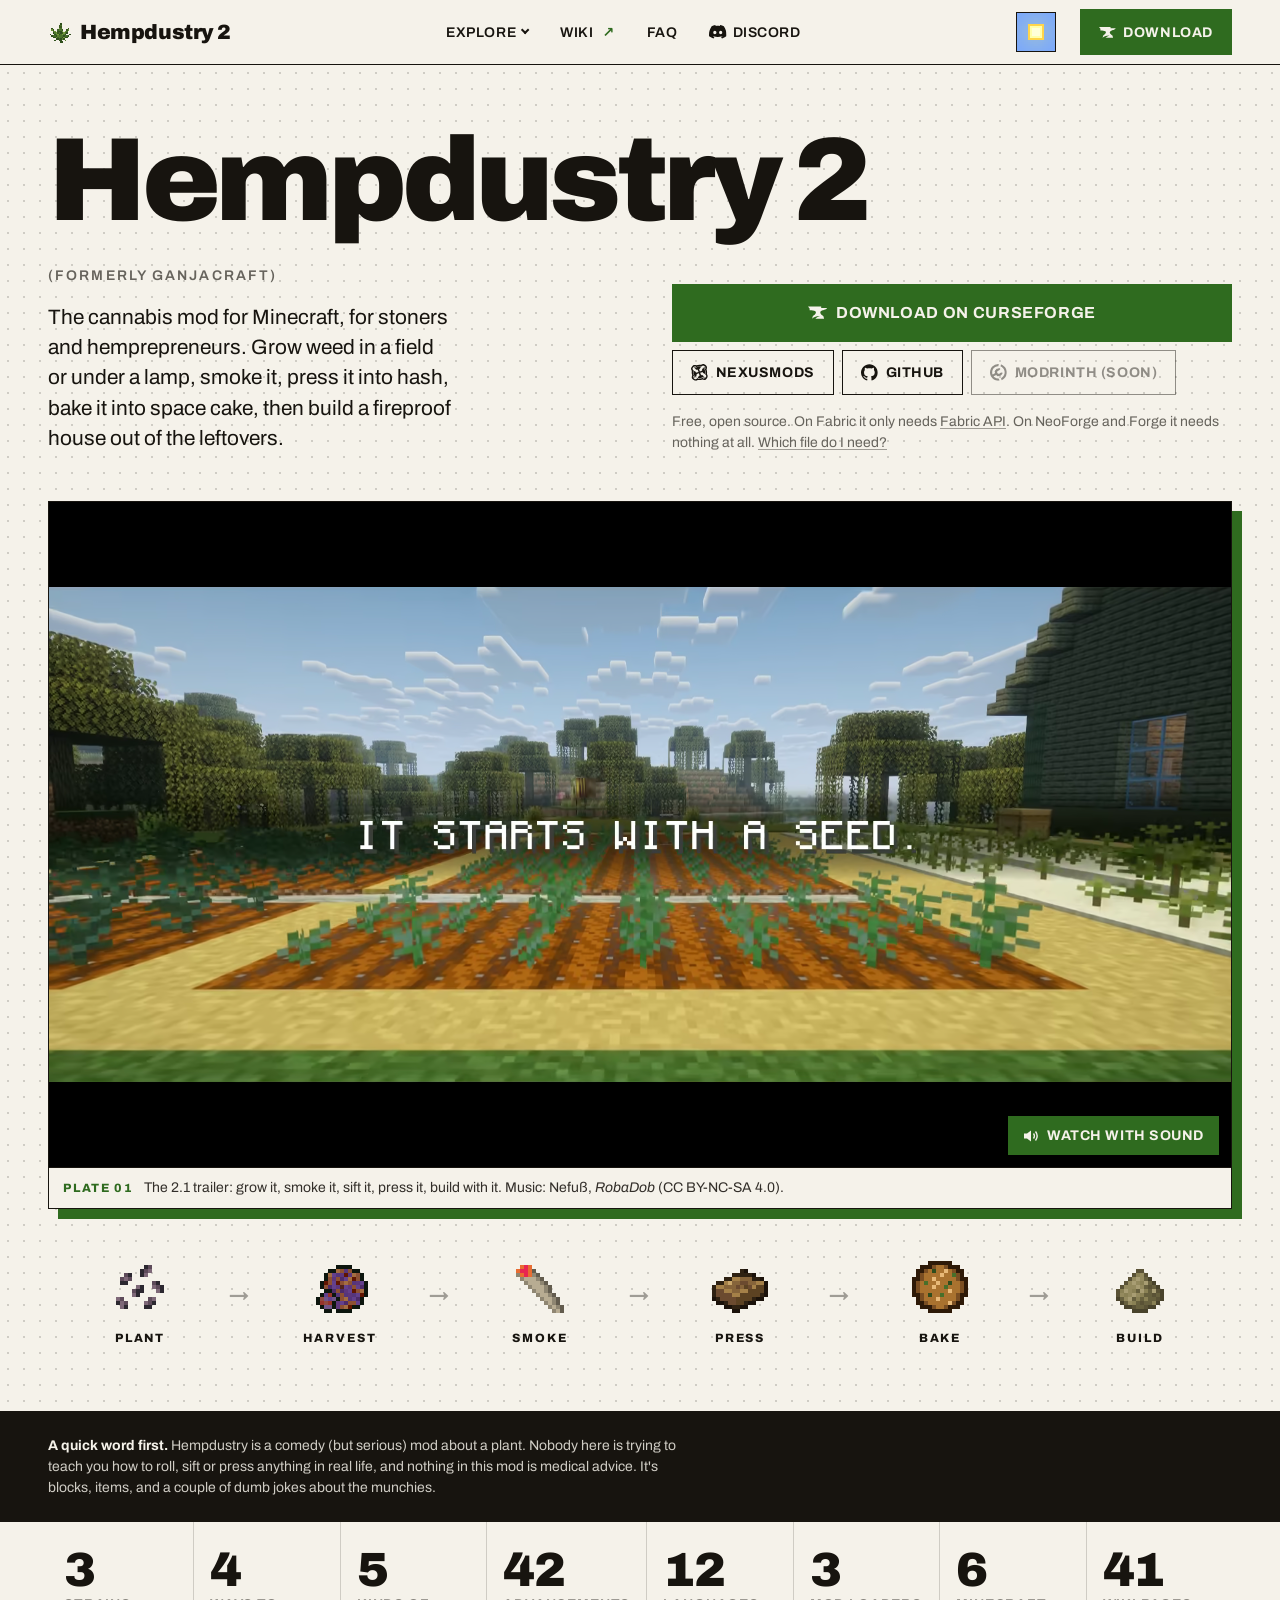
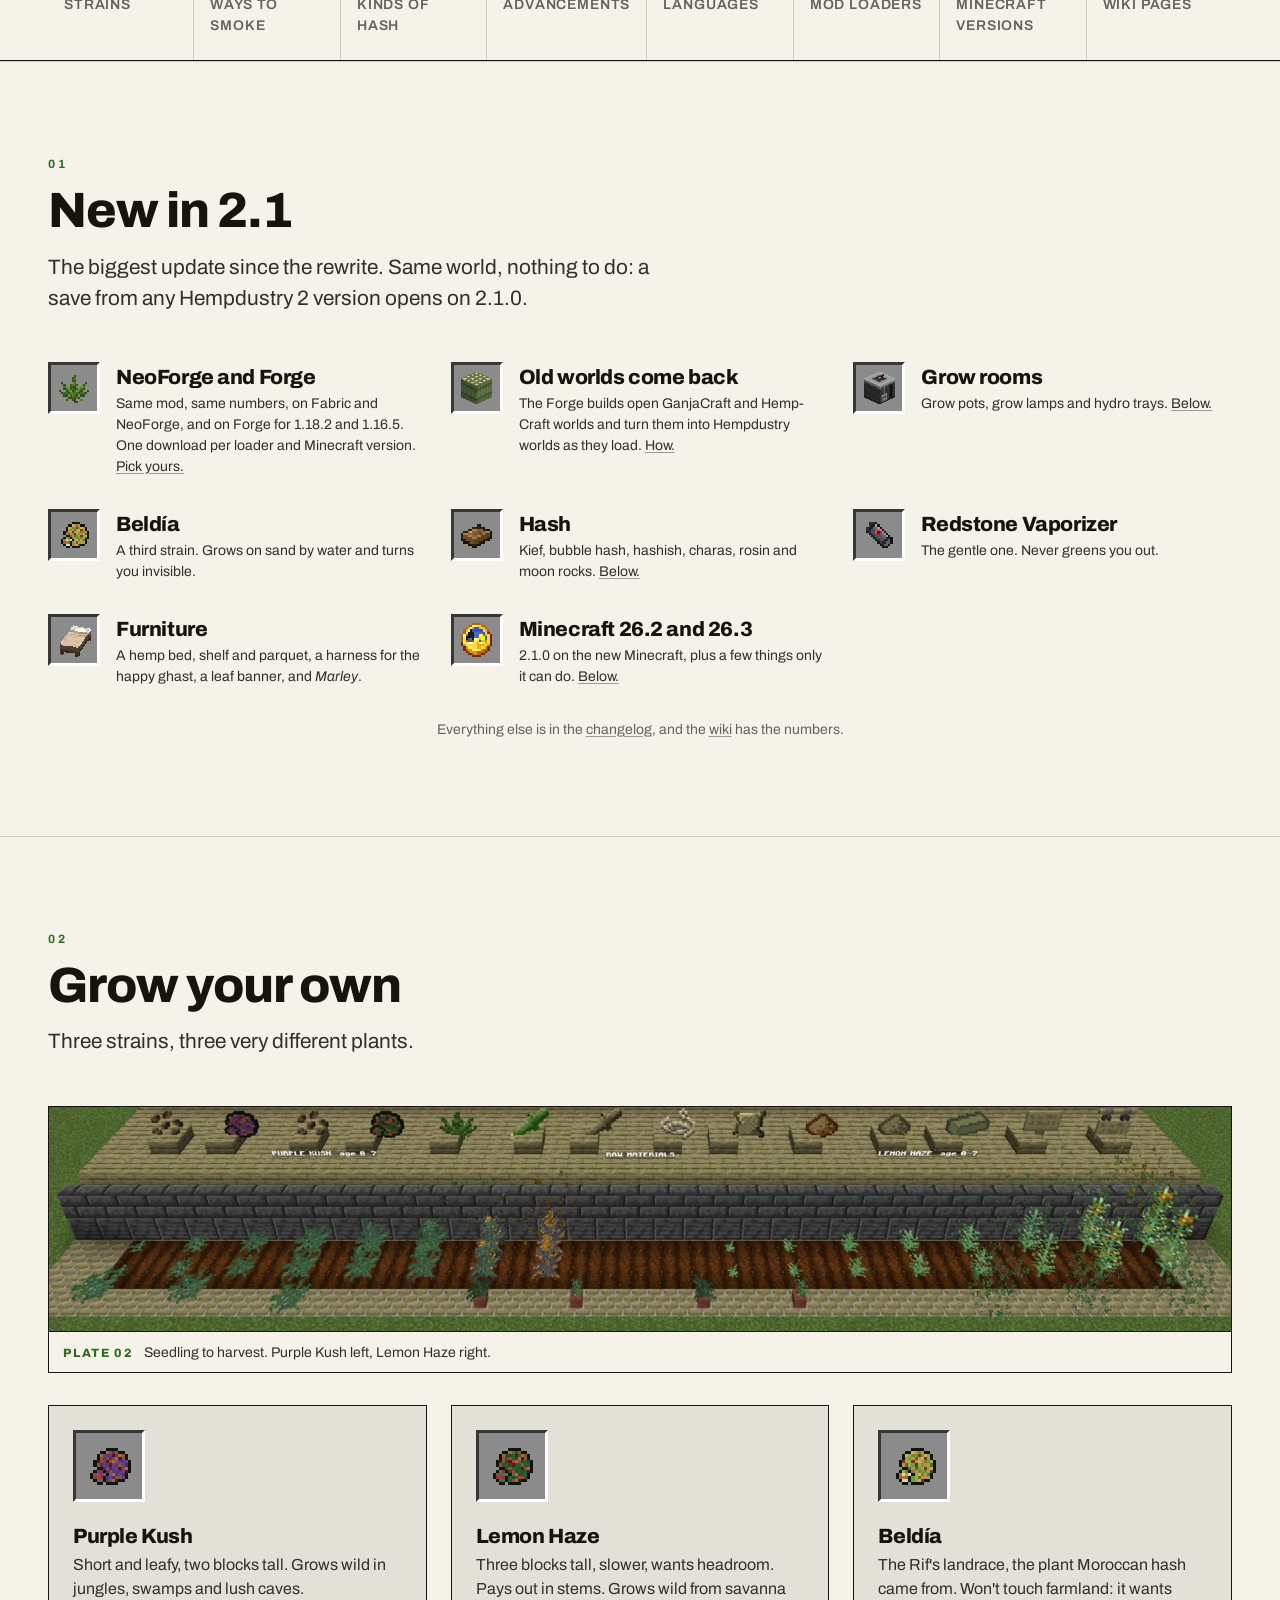
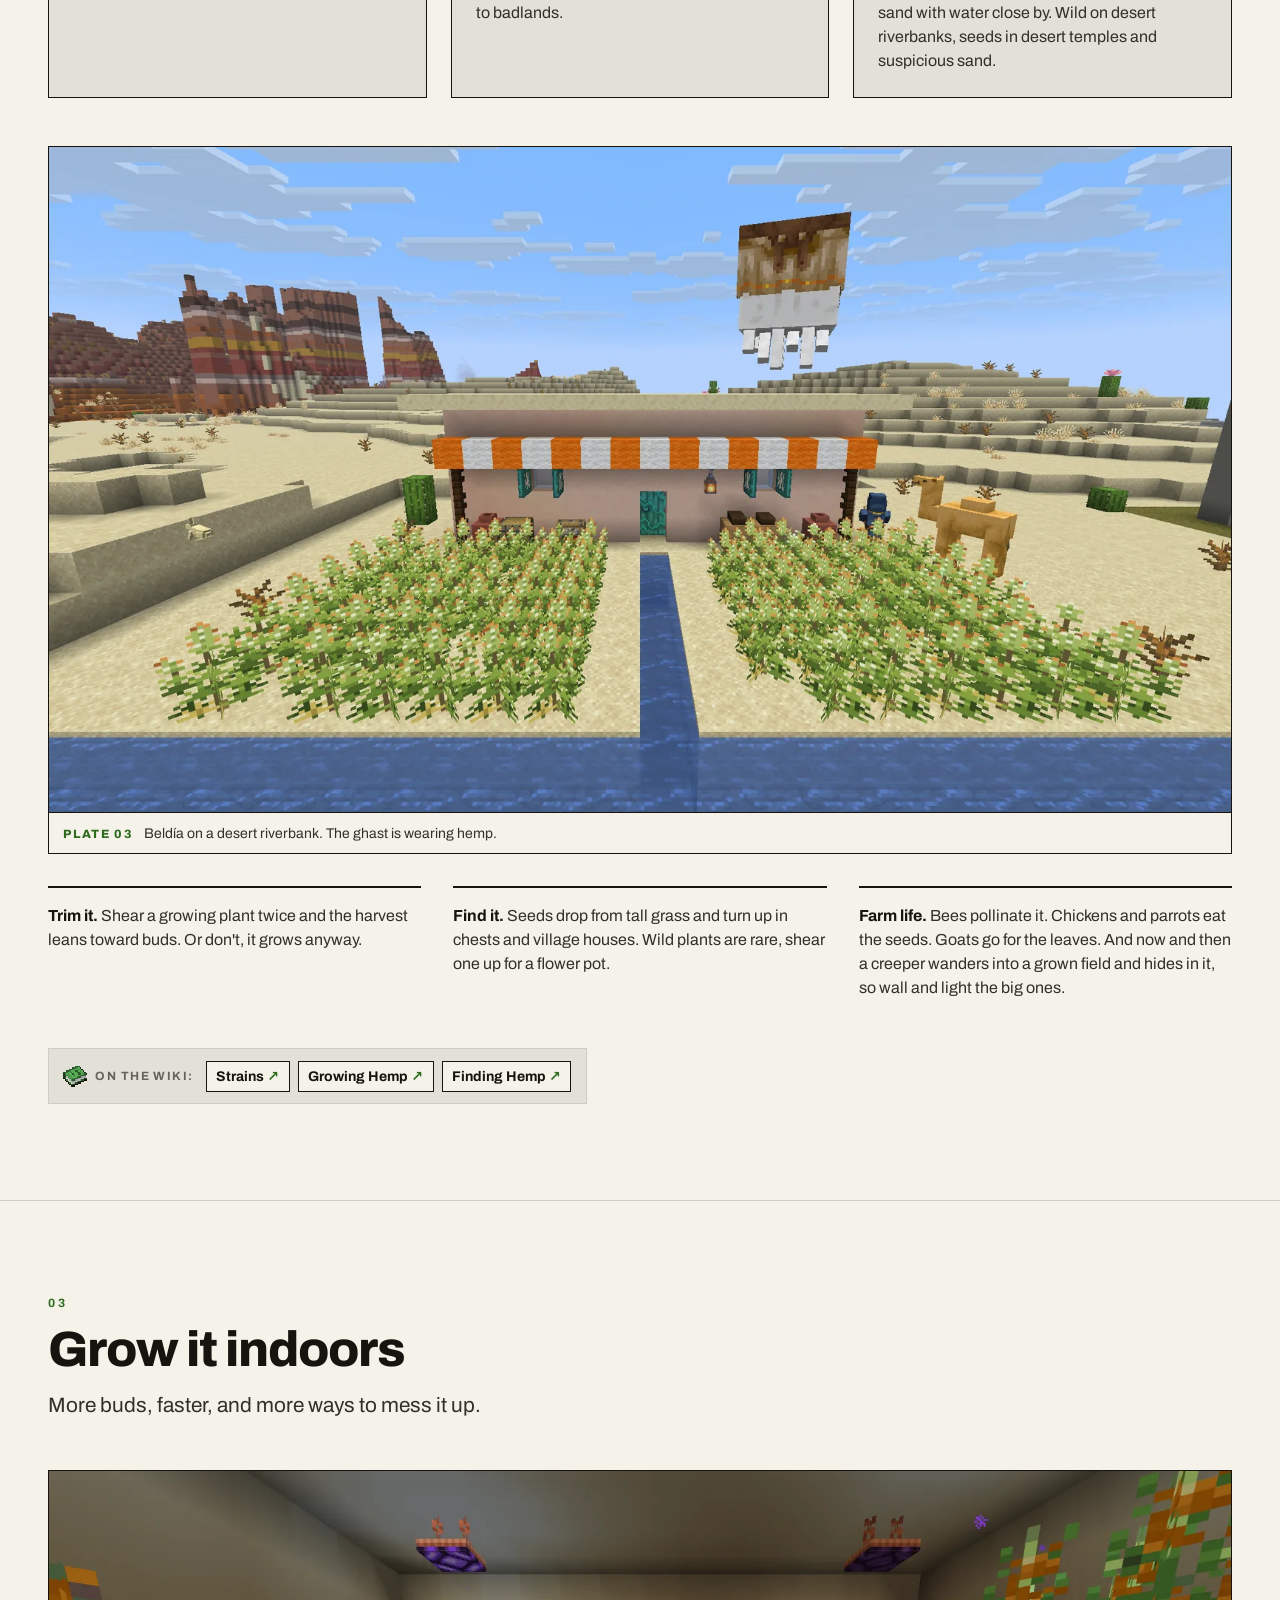
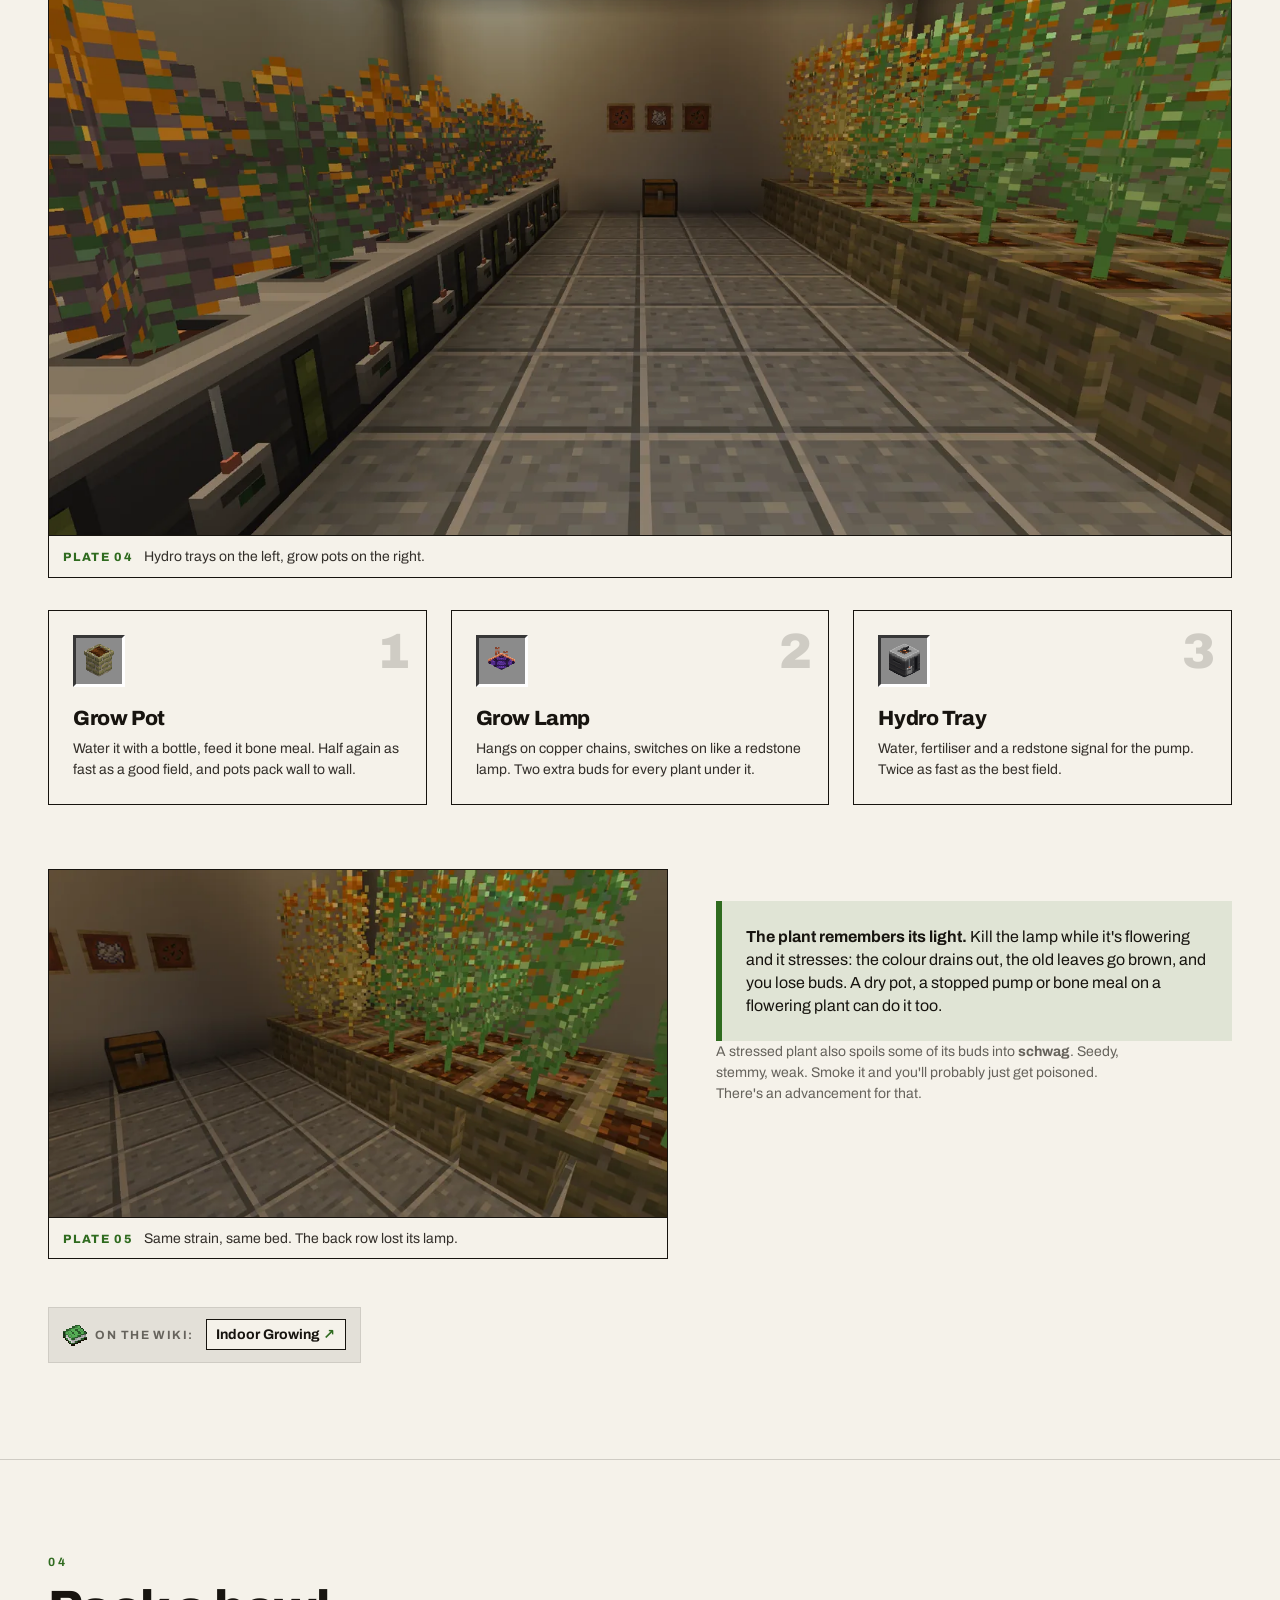
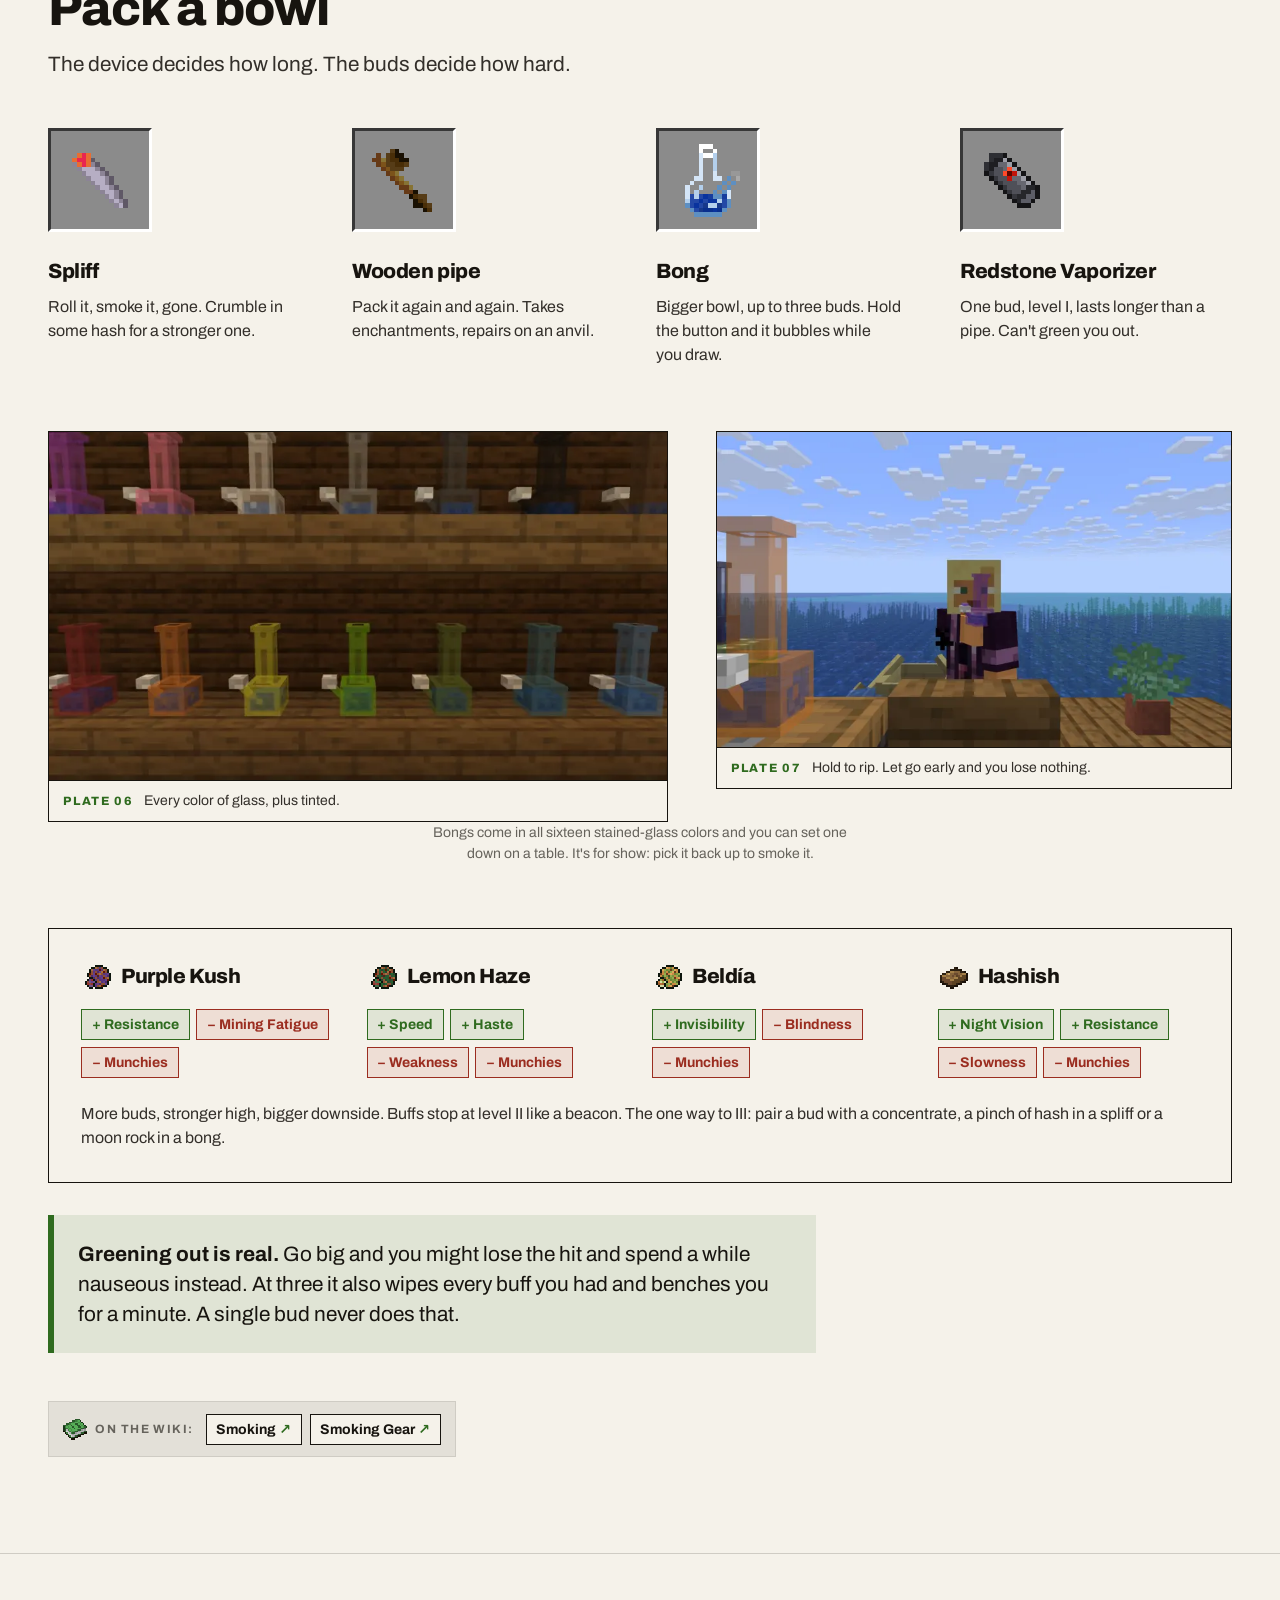
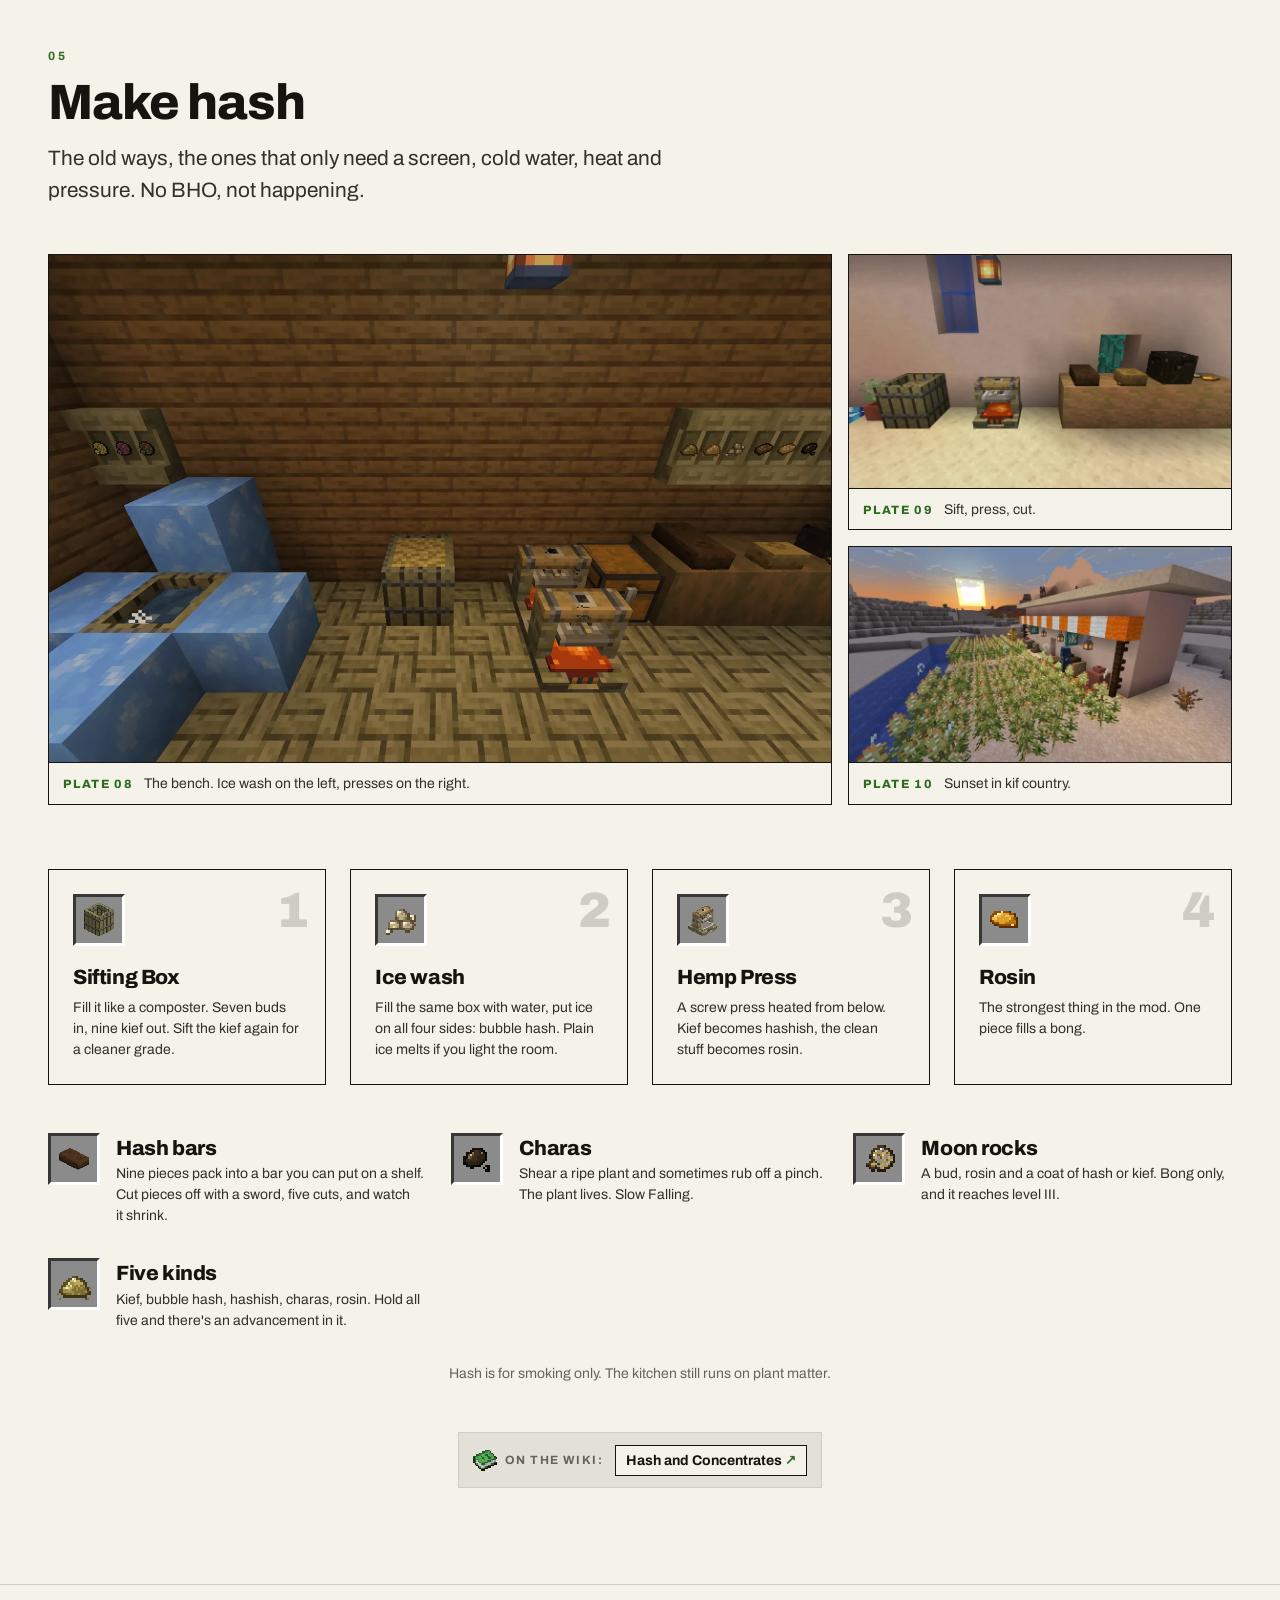
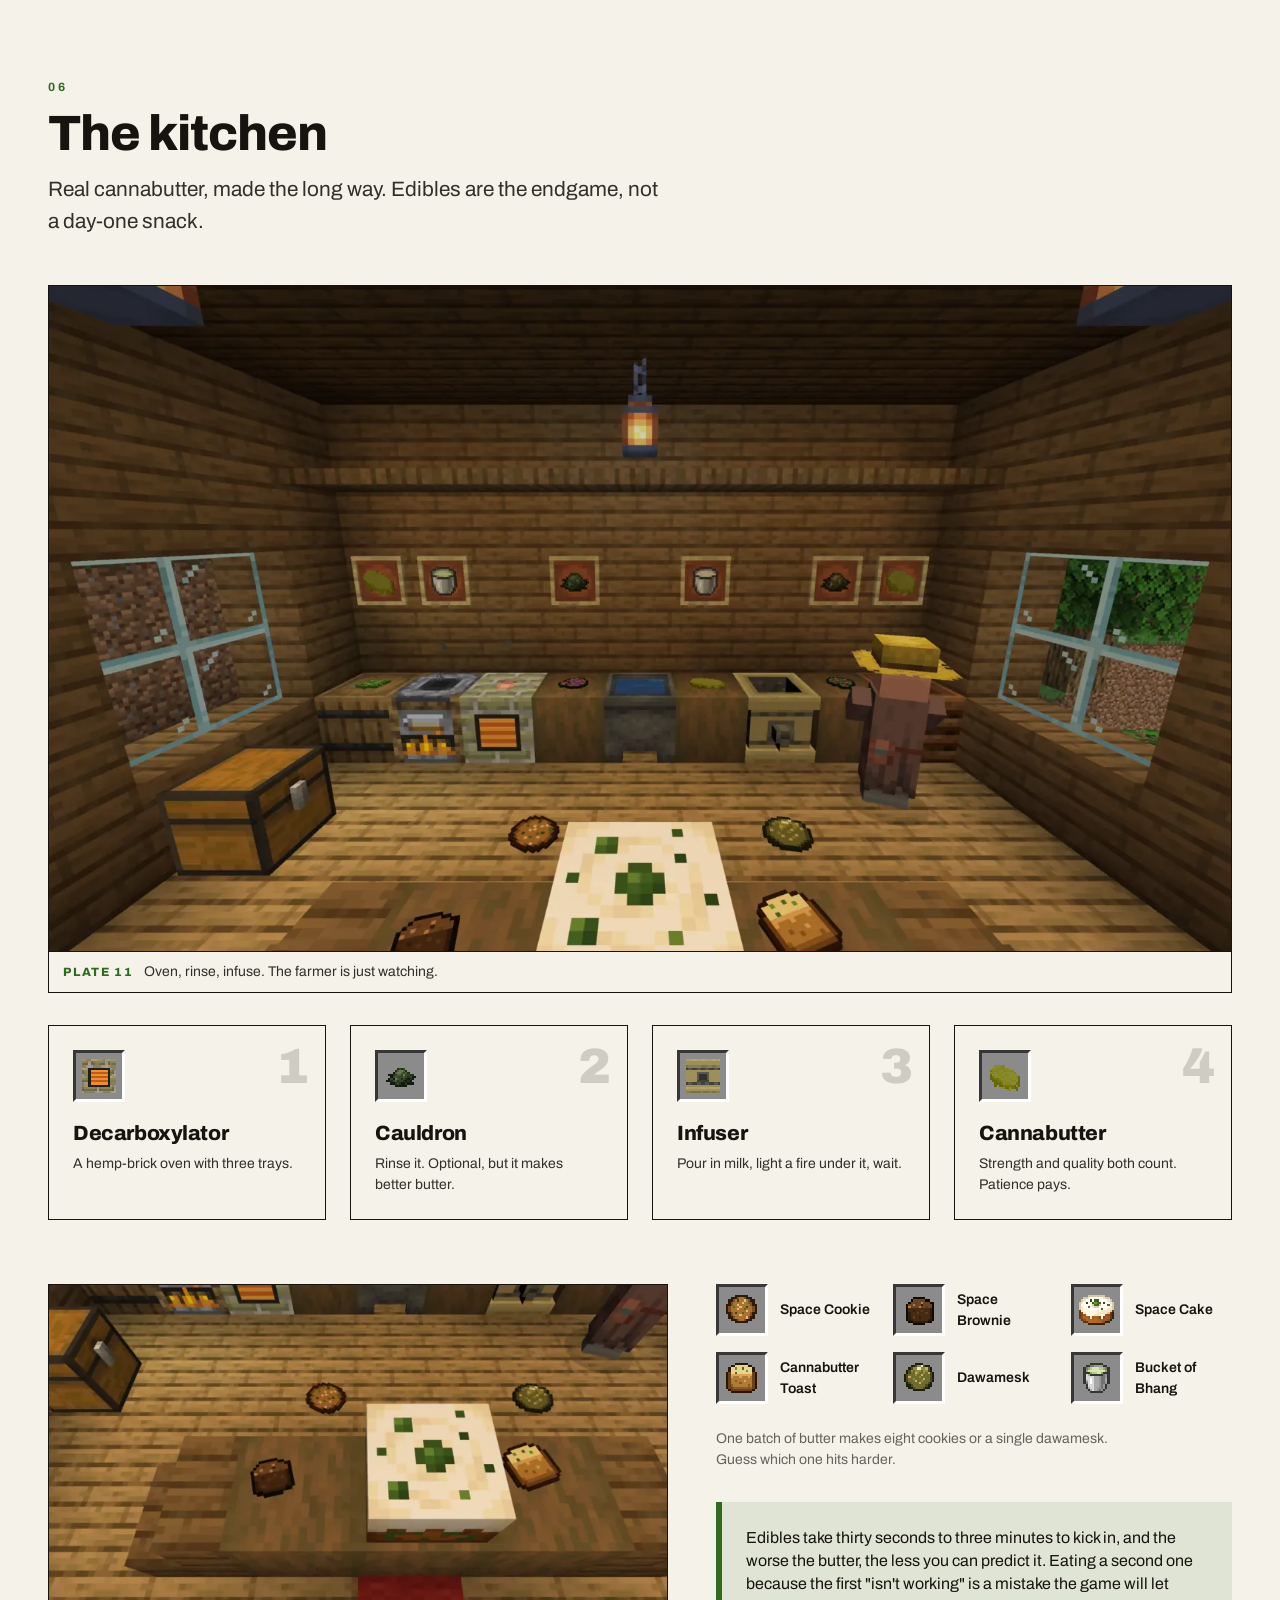
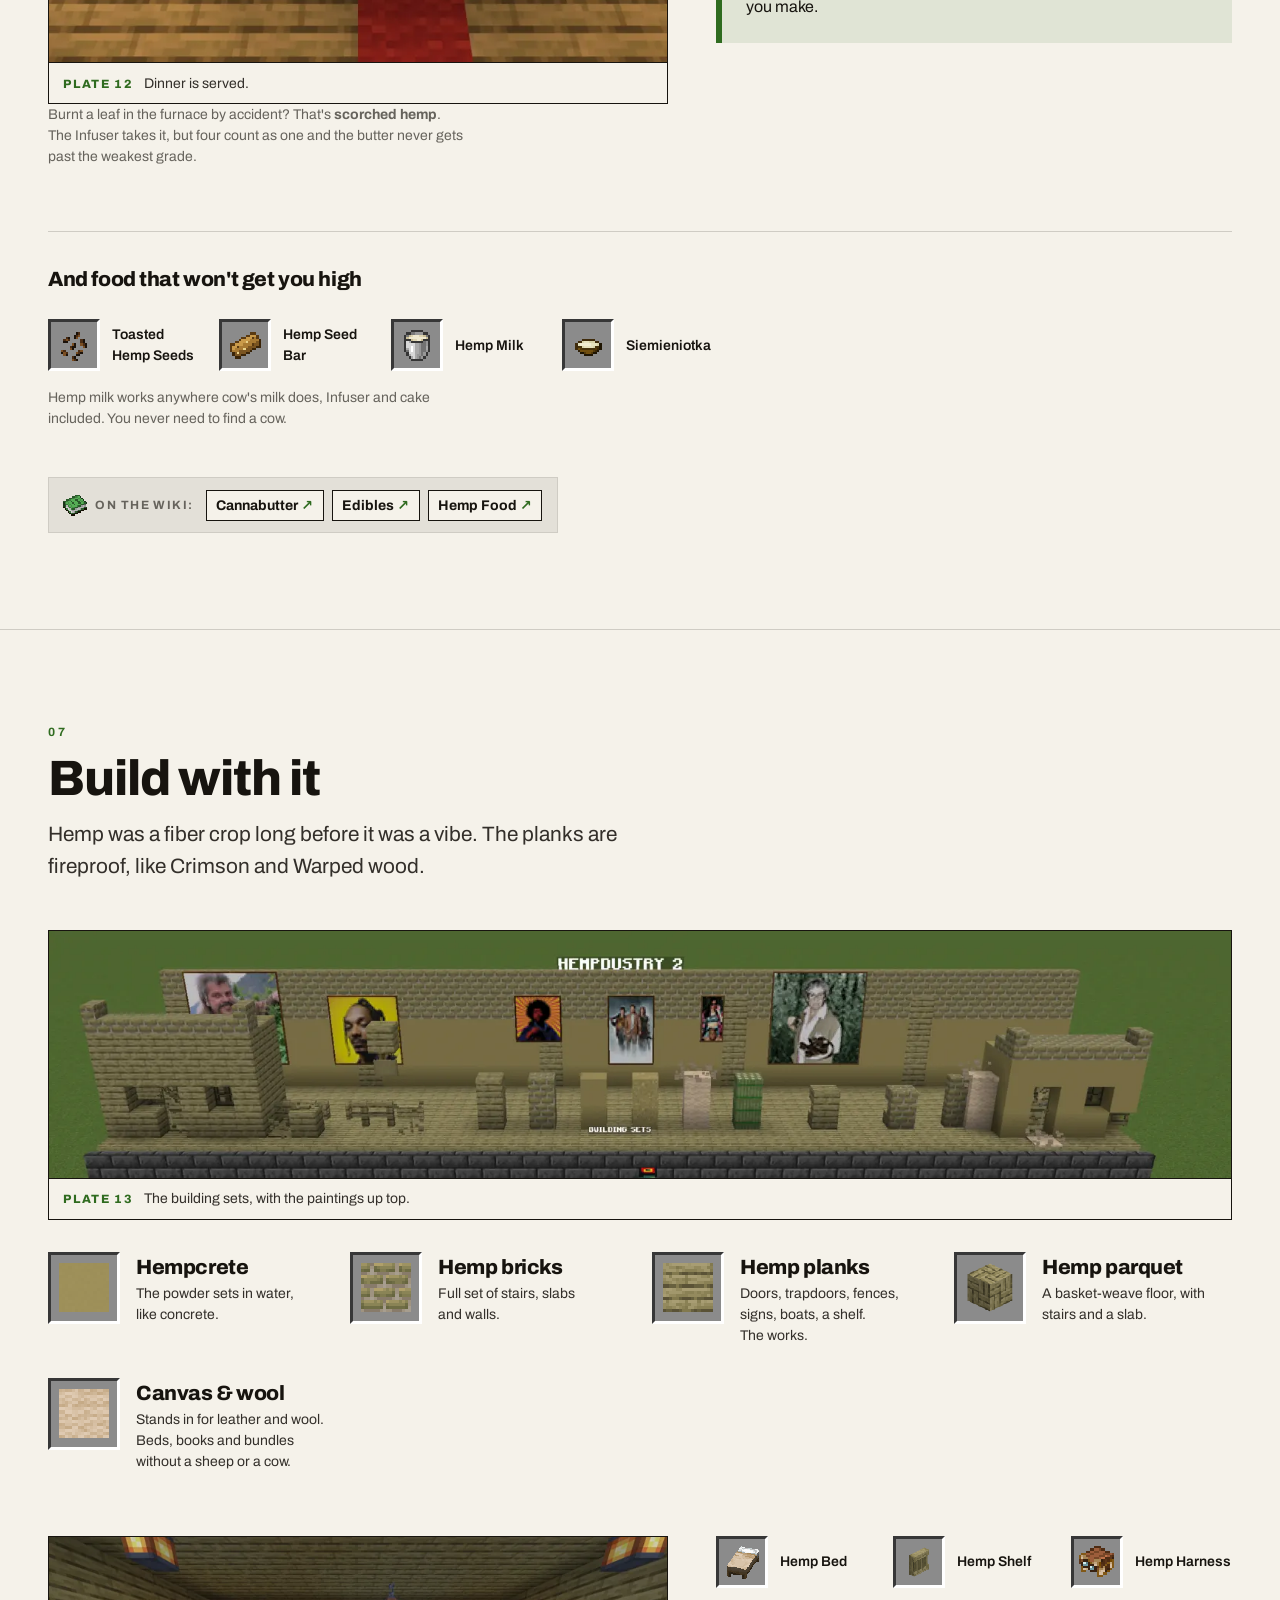
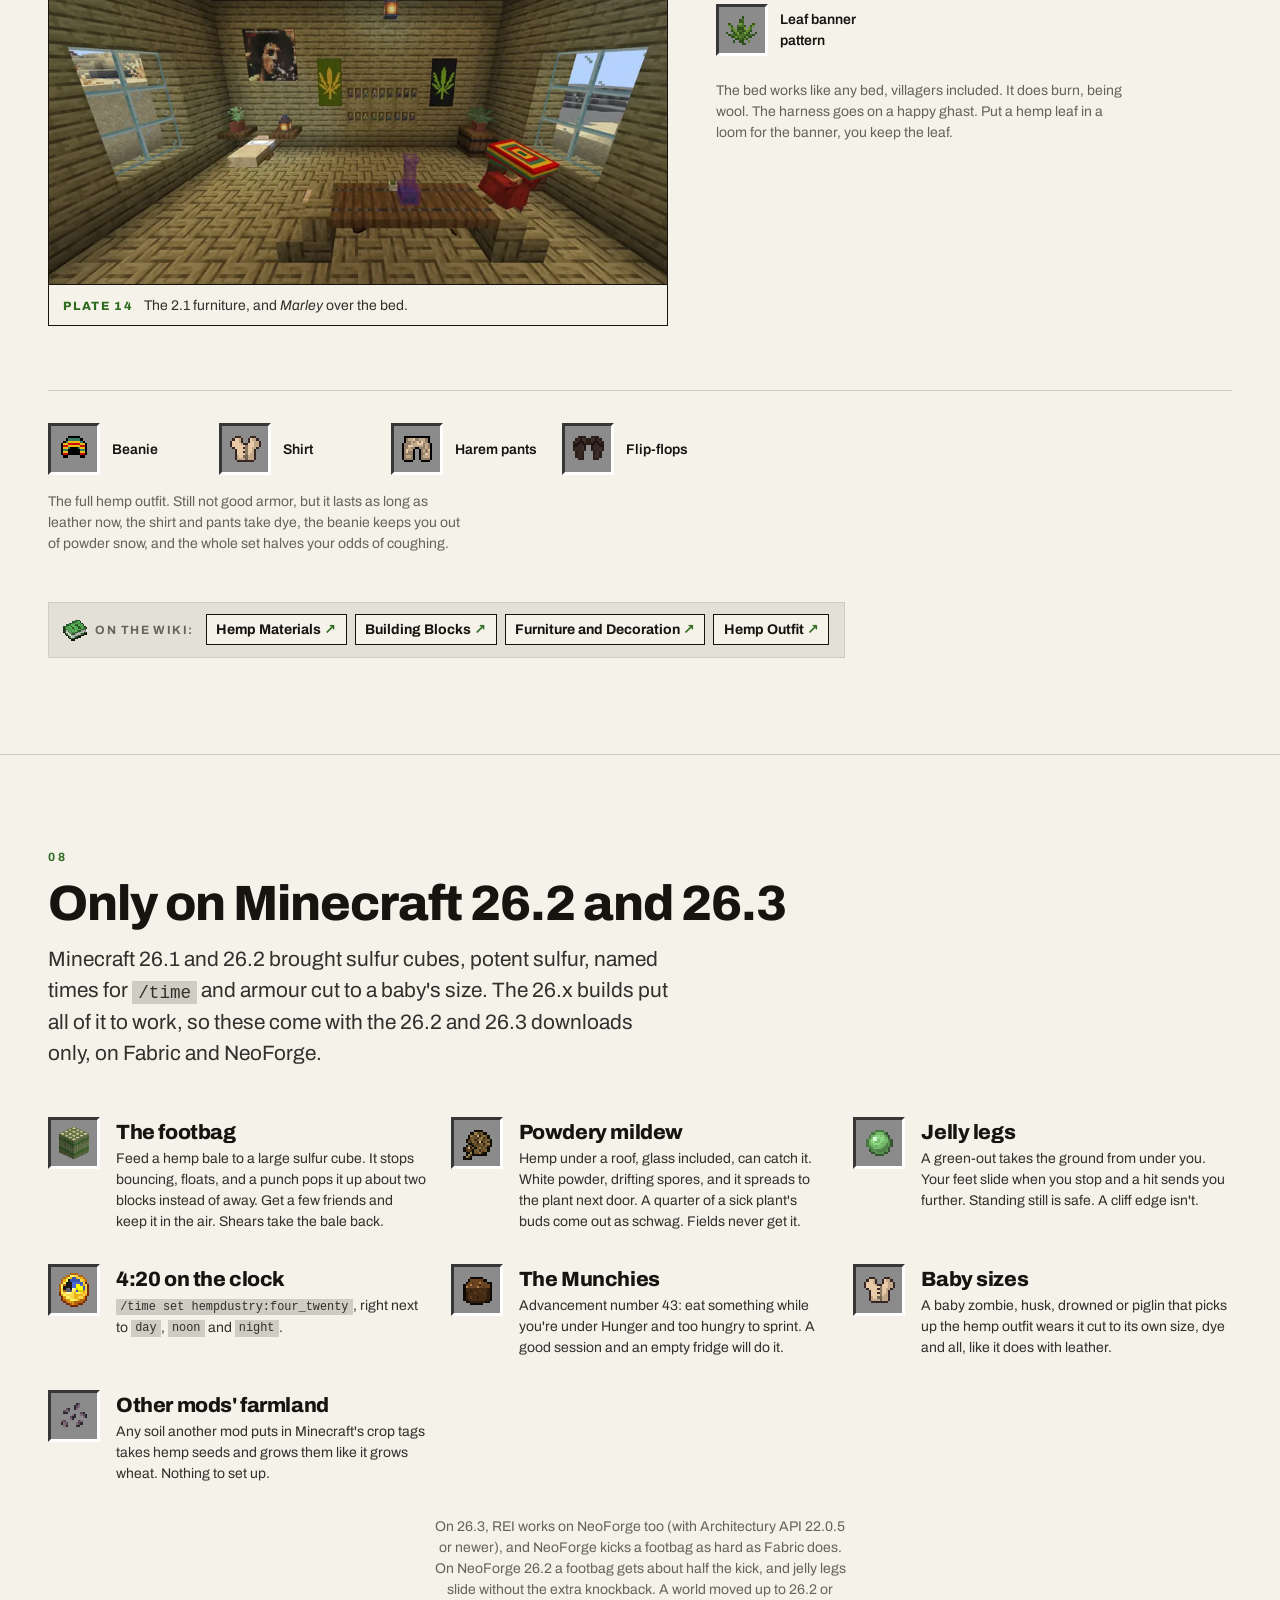
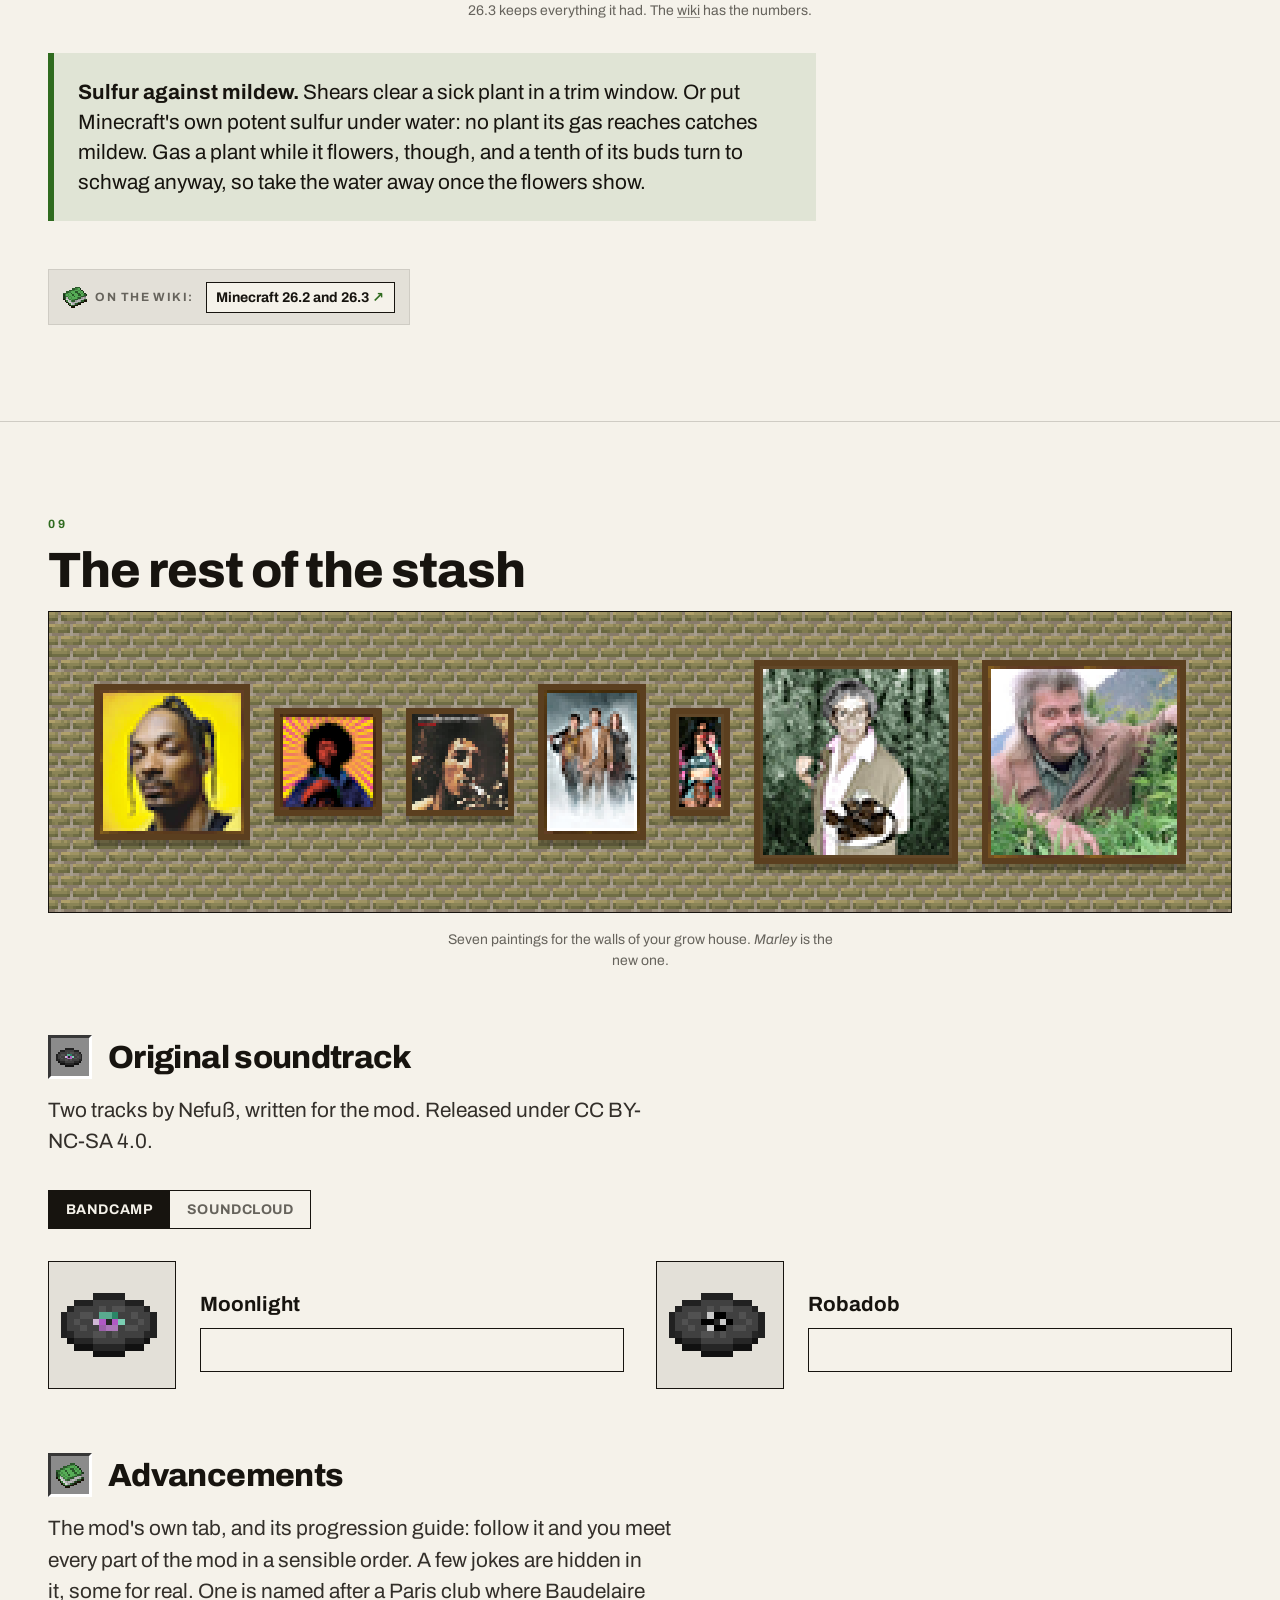
==== commit d2e35f09: "Hero: the 2.1 trailer in place of the 2.0 staircase The hero plays the one-minute 2.1 trailer as a m" ====
--- a/index.html
+++ b/index.html
@@ -30,6 +30,15 @@
   "description": "A free, open-source cannabis (weed, marijuana, hemp) mod for Minecraft Java Edition on Fabric, NeoForge and Forge. Grow three strains in fields, grow pots or hydro trays, smoke them in a spliff, pipe, bong or vaporizer, sift and press hash and rosin, make cannabutter and edibles, and build with hempcrete, hemp bricks and hemp planks. The Forge 1.16.5 and 1.18.2 builds open and convert GanjaCraft and Hemp-Craft worlds.",
   "url": "https://hempdustry.fun/",
   "image": "https://hempdustry.fun/assets/share/hempdustry-2.jpg",
+  "video": {
+    "@type": "VideoObject",
+    "name": "Hempdustry 2.1 trailer",
+    "description": "One minute of Hempdustry 2.1 in Minecraft: growing hemp in a field and a grow room, harvesting, smoking, sifting and pressing hash, the kitchen, and building with hemp blocks. Music: Nefuß, RobaDob (CC BY-NC-SA 4.0).",
+    "thumbnailUrl": "https://hempdustry.fun/assets/video/hempdustry-2.1-trailer-poster.webp",
+    "contentUrl": "https://hempdustry.fun/assets/video/hempdustry-2.1-trailer.mp4",
+    "uploadDate": "2026-11-11",
+    "duration": "PT1M1S"
+  },
   "applicationCategory": "GameApplication",
   "applicationSubCategory": "Minecraft mod",
   "operatingSystem": "Windows, macOS, Linux (Minecraft Java Edition with Fabric, NeoForge or Forge)",
@@ -131,9 +140,16 @@
         </div>
       </div>
 
-      <figure class="plate plate-hero">
-        <img src="assets/shots/showcase-1600.webp" srcset="assets/shots/showcase-800.webp 800w, assets/shots/showcase-1600.webp 1600w" sizes="(min-width: 90rem) 84rem, 100vw" alt="A stepped display in a superflat world holding every item and block of the mod as it was in 2.0: both crops at every growth stage along the bottom, raw materials, the kitchen, the smoking gear and machines, the outfit, and a hemp-brick wall with the paintings at the top." width="1600" height="880" fetchpriority="high">
-        <figcaption><span>Plate 01</span> The mod, on one staircase.</figcaption>
+      <figure class="plate plate-hero plate-video">
+        <div class="video-frame">
+          <video class="hero-video" controls muted loop playsinline preload="metadata" poster="assets/video/hempdustry-2.1-trailer-poster.webp" width="1920" height="1080" aria-label="The Hempdustry 2.1 trailer, one minute: a field and a grow room of hemp, the harvest, smoking, sifting and pressing hash, the kitchen, and hemp building blocks, ending on the title card.">
+            <source src="assets/video/hempdustry-2.1-trailer.webm" type='video/webm; codecs="av01.0.09M.10, opus"'>
+            <source src="assets/video/hempdustry-2.1-trailer.mp4" type="video/mp4">
+            <a href="assets/video/hempdustry-2.1-trailer.mp4">Watch the trailer (MP4, 1 minute)</a>
+          </video>
+          <button class="button button-primary video-sound" type="button" hidden><svg viewBox="0 0 16 16" width="16" height="16" aria-hidden="true"><path fill="currentColor" d="M1 5.5h3l4-3v11l-4-3H1z"/><path fill="none" stroke="currentColor" stroke-width="1.4" d="M10.5 5.5q1.8 2.5 0 5M12.5 3.5q3.4 4.5 0 9"/></svg><span>Watch with sound</span></button>
+        </div>
+        <figcaption><span>Plate 01</span> The 2.1 trailer: grow it, smoke it, sift it, press it, build with it. Music: Nefuß, <i>RobaDob</i> (CC BY-NC-SA 4.0).</figcaption>
       </figure>
 
       <ol class="loop" aria-label="The loop">
@@ -1464,6 +1480,42 @@
     });
   });
 
+  // The hero trailer: a muted loop while it's on screen (never on its own under reduced motion).
+  // "Watch with sound" starts it over with sound and the player's controls. Without JS it is a plain player.
+  (function () {
+    var v = document.querySelector('.hero-video');
+    var btn = document.querySelector('.video-sound');
+    if (!v || !btn) return;
+    var still = matchMedia('(prefers-reduced-motion: reduce)').matches;
+    var watching = false;
+    v.controls = false;
+    btn.hidden = false;
+    if (still) btn.querySelector('span').textContent = 'Play the trailer';
+    function loop() {
+      if (still || watching) return;
+      var p = v.play();
+      // a browser that refuses even a muted autoplay (power saving): hand over the plain player
+      if (p) p.catch(function () { if (!watching && v.paused) v.controls = true; });
+    }
+    btn.addEventListener('click', function () {
+      watching = true;
+      v.loop = false;
+      v.muted = false;
+      v.currentTime = 0;
+      v.controls = true;
+      btn.hidden = true;
+      v.play().catch(function () {});
+    });
+    if ('IntersectionObserver' in window) {
+      new IntersectionObserver(function (es) {
+        if (watching) return;
+        if (es[es.length - 1].isIntersecting) loop(); else v.pause();
+      }).observe(v);
+    } else {
+      loop();
+    }
+  })();
+
   // The video in the story is a plain link until it's pressed; then YouTube's player (no-cookie domain) takes its place.
   document.querySelectorAll('.yt-facade').forEach(function (a) {
     a.addEventListener('click', function (e) {
--- a/assets/css/style.css
+++ b/assets/css/style.css
@@ -682,6 +682,28 @@
 
 .plate-hero { box-shadow: 10px 10px 0 var(--leaf); }
 
+/* the hero trailer: 16:9, black while it loads, a sound button in the corner until it's pressed */
+.video-frame { position: relative; }
+.hero-video {
+  display: block;
+  width: 100%;
+  height: auto;
+  aspect-ratio: 16 / 9;
+  background: #000;
+}
+.video-sound {
+  position: absolute;
+  right: 0.75rem;
+  bottom: 0.75rem;
+  padding: 0.55em 1em;
+  font-size: var(--text-small);
+  box-shadow: 3px 3px 0 #000;
+}
+.video-sound[hidden] { display: none; }
+@media (max-width: 30rem) {
+  .video-sound { right: 0.5rem; bottom: 0.5rem; padding: 0.4em 0.75em; }
+}
+
 /* the loop: plant → harvest → smoke → bake → build */
 .loop {
   display: flex;
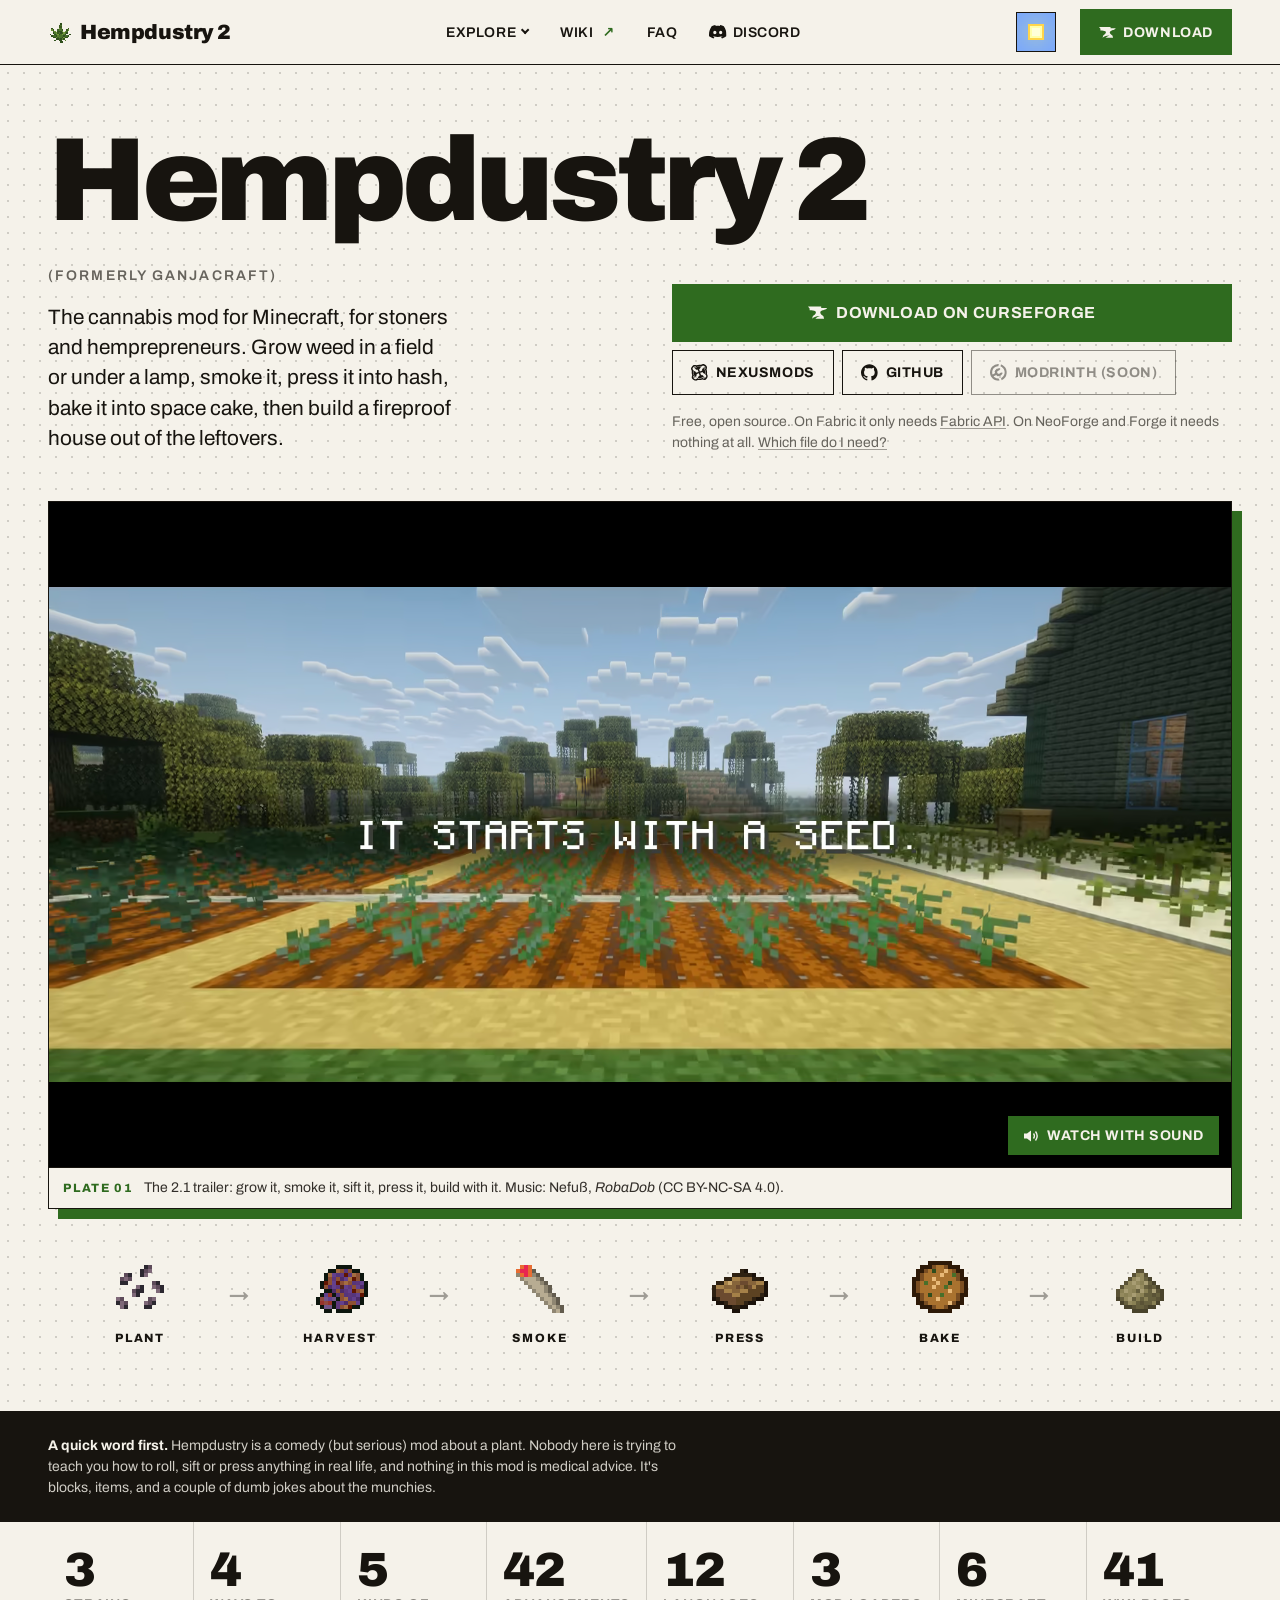
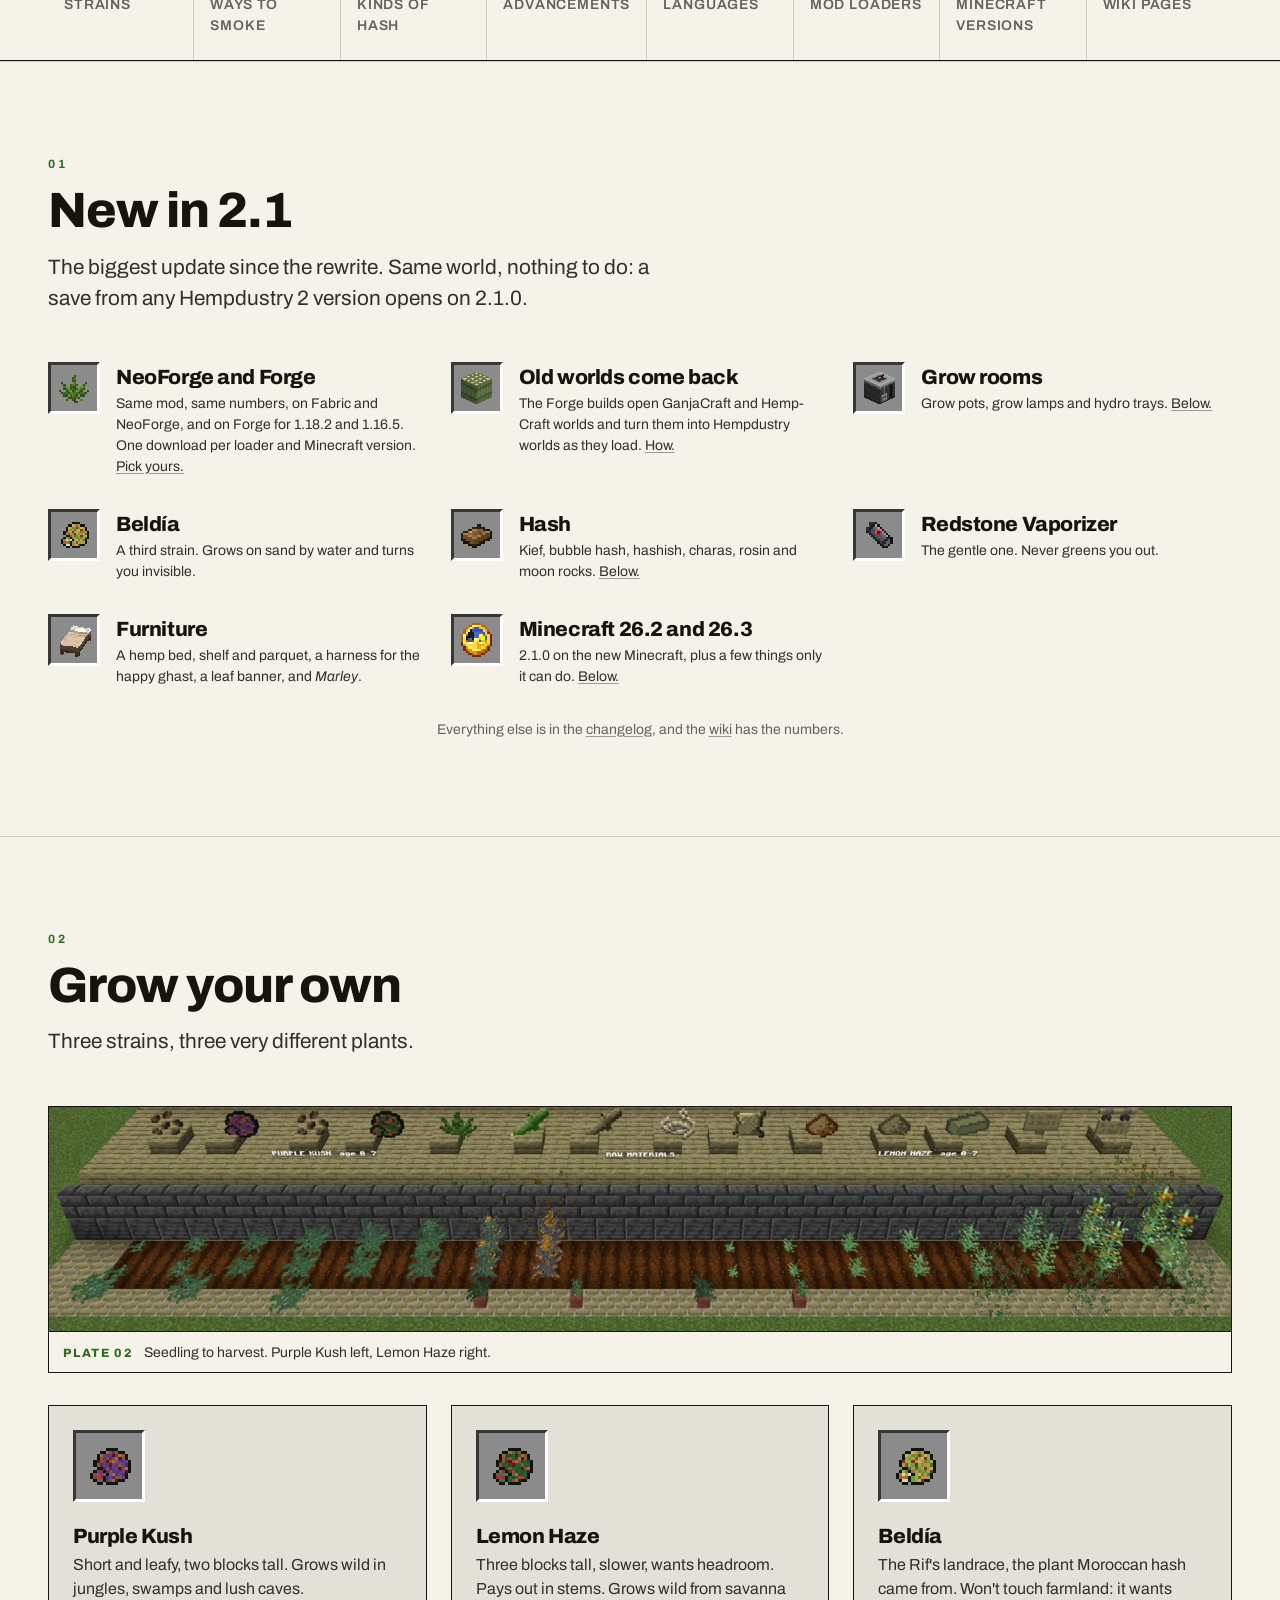
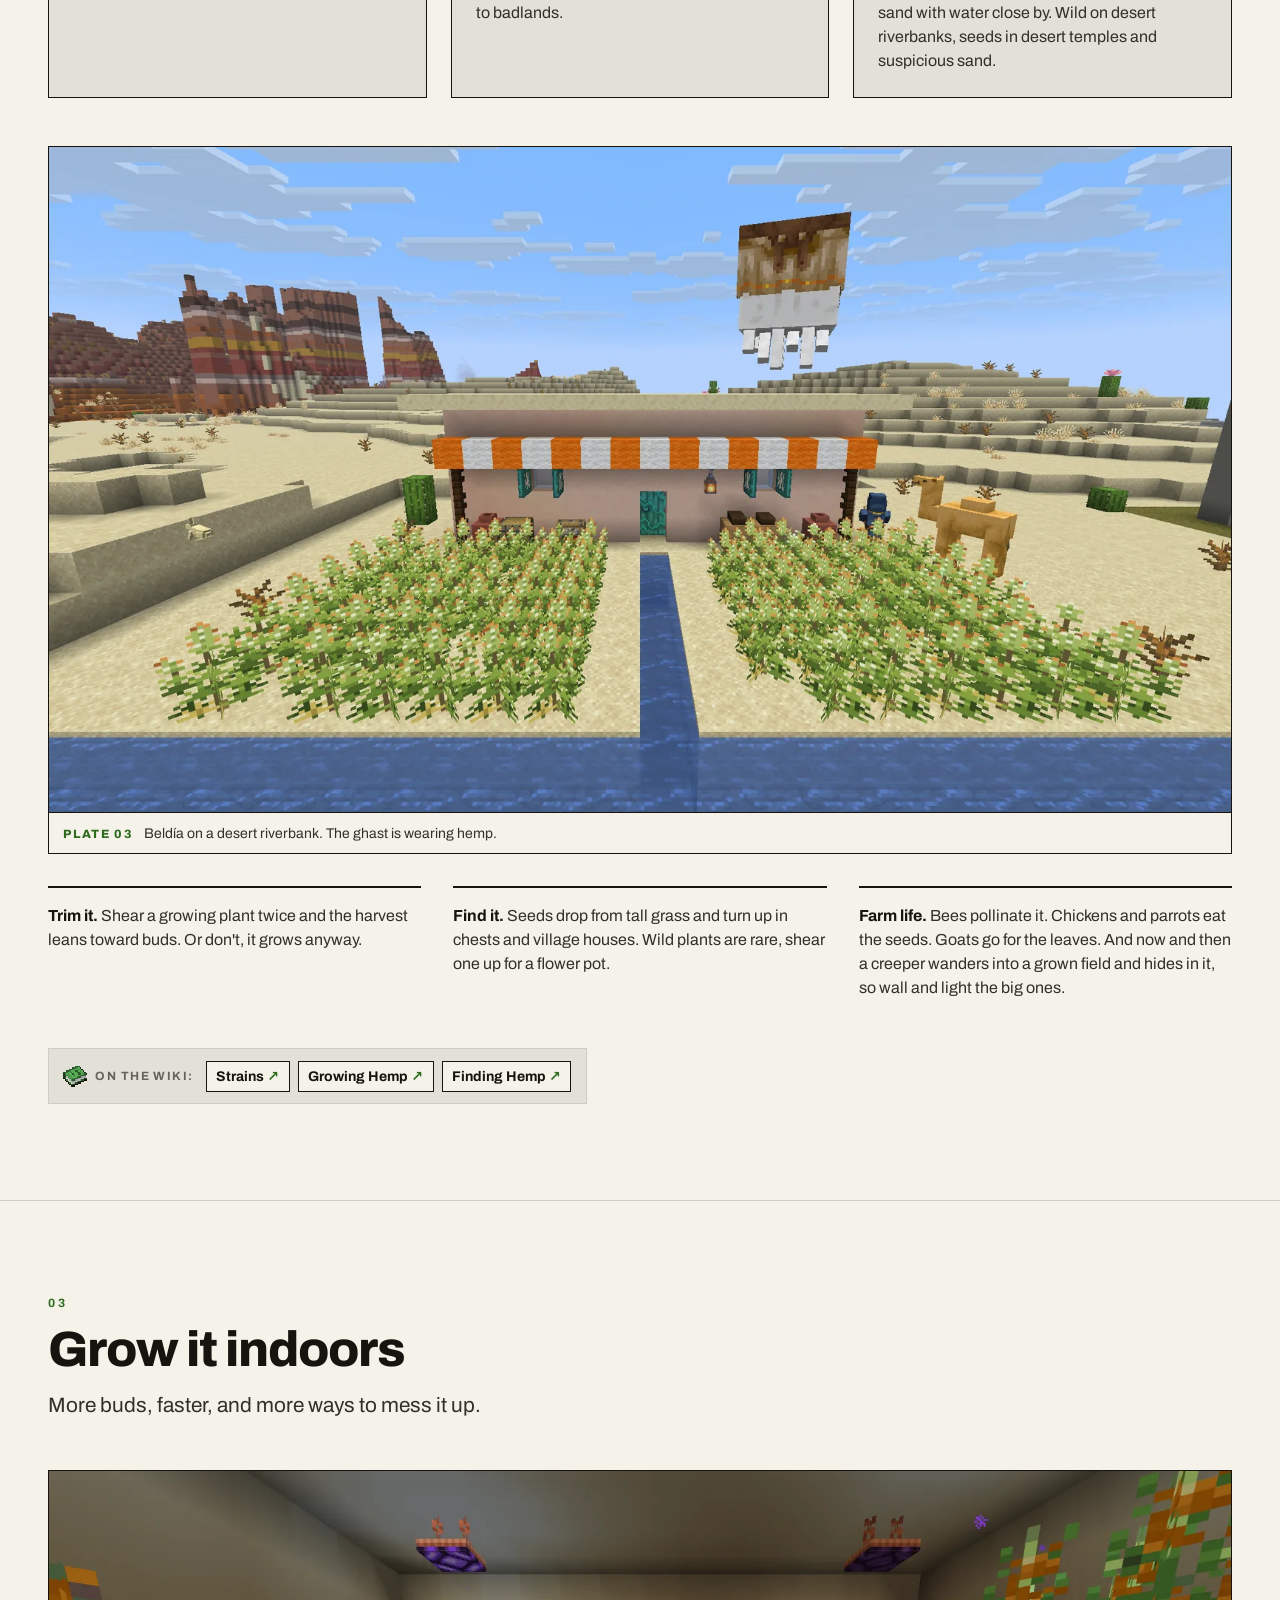
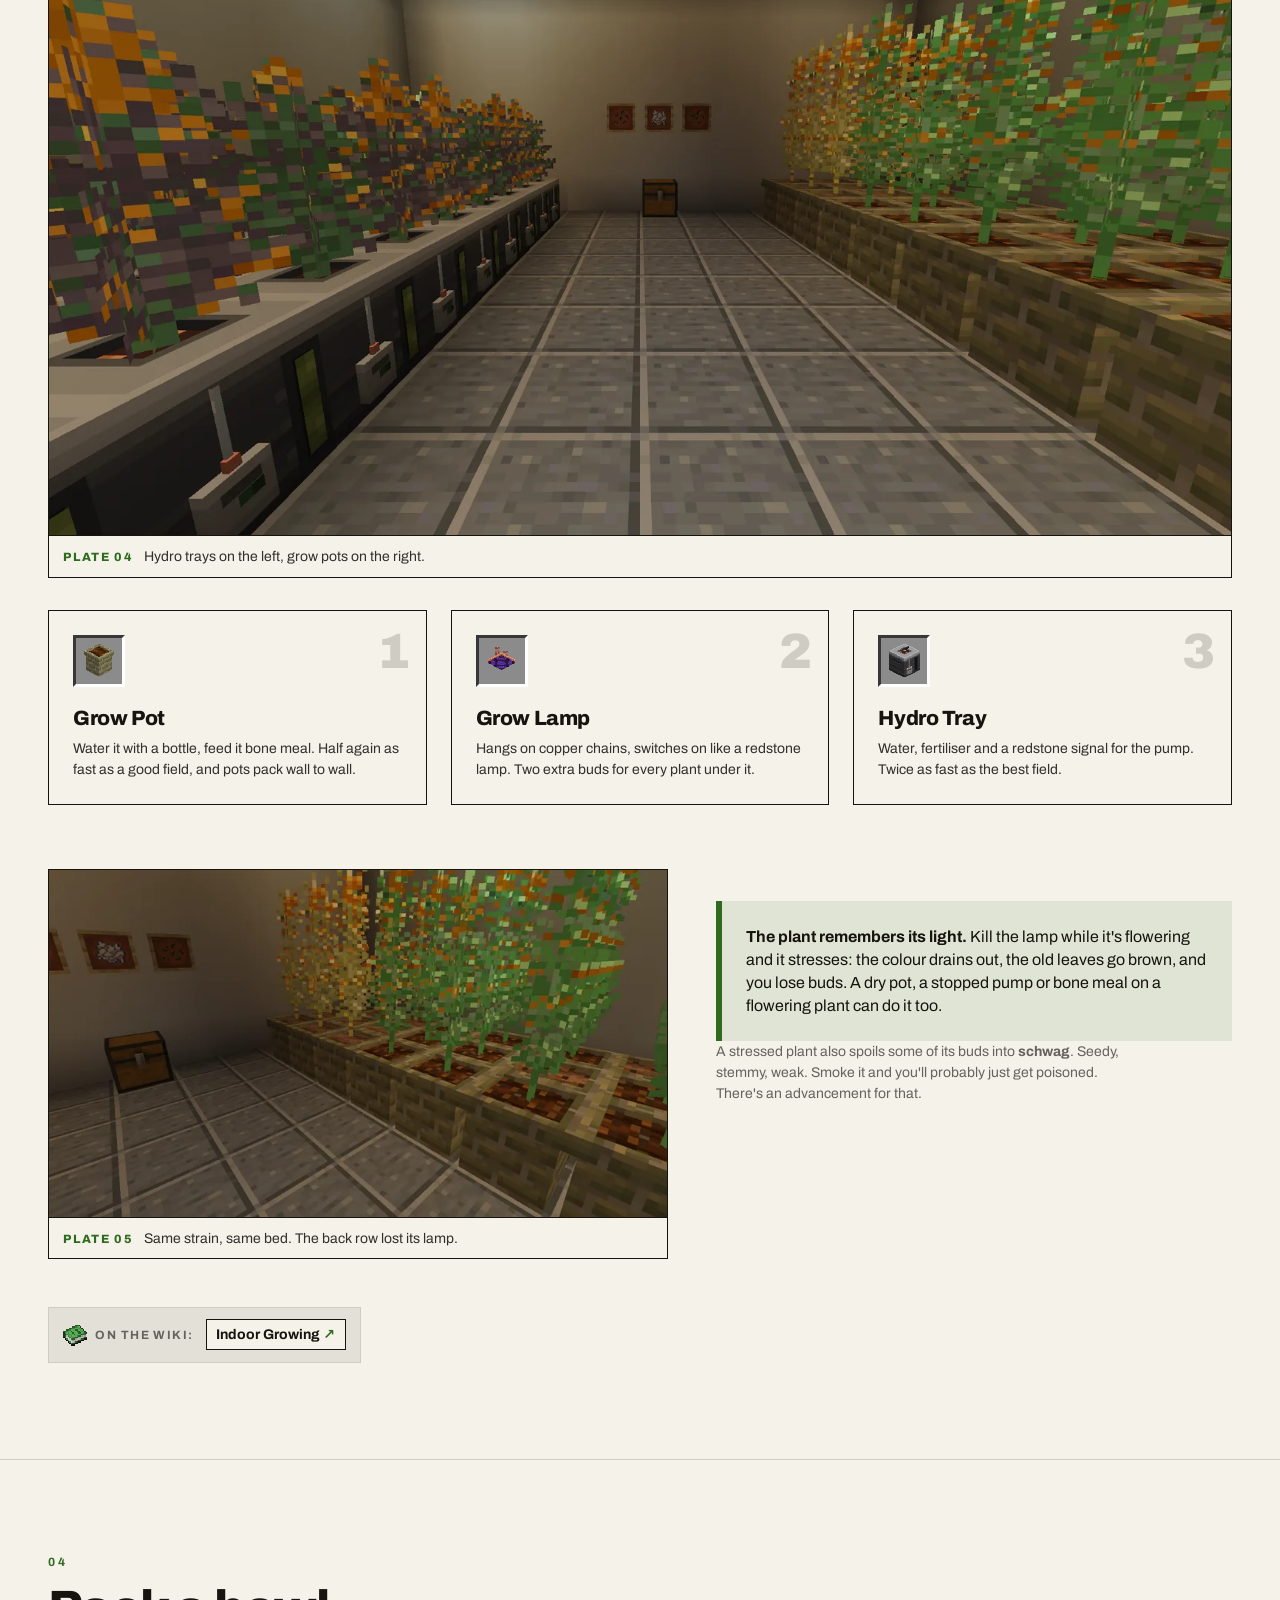
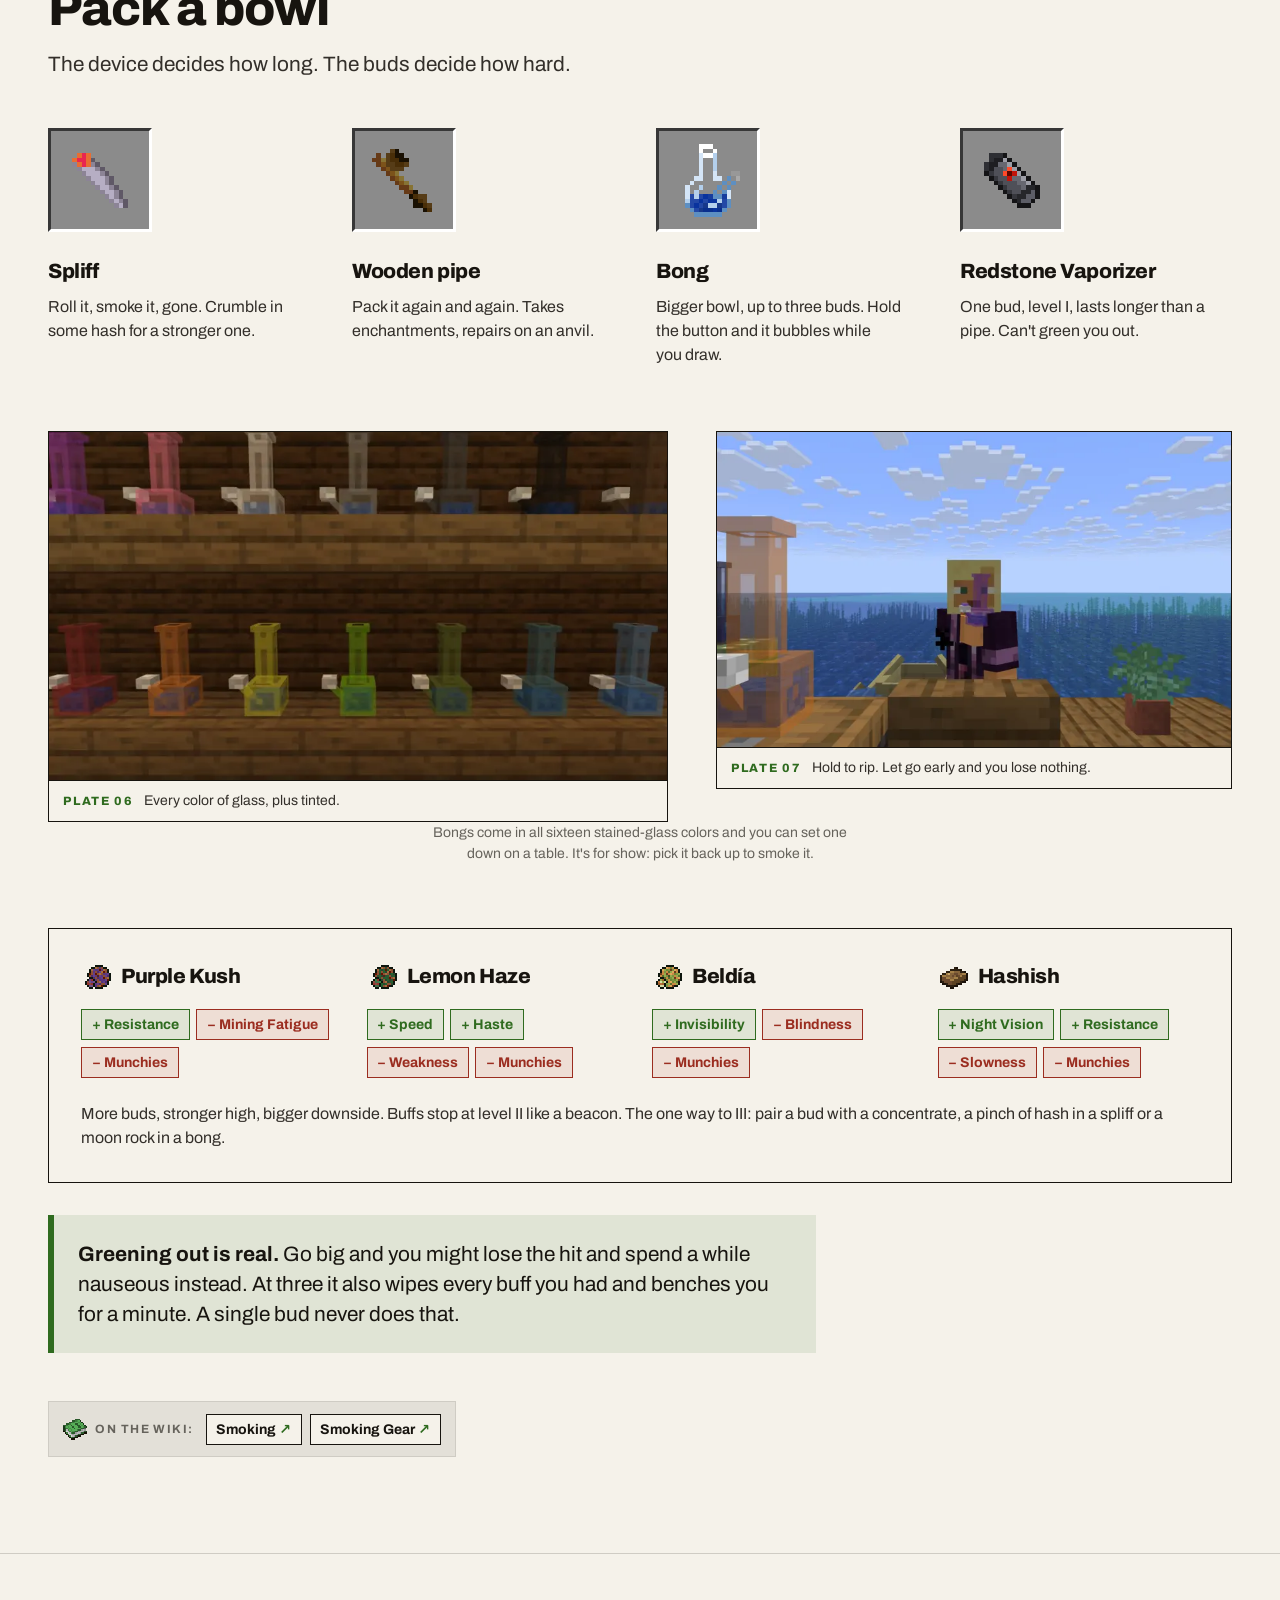
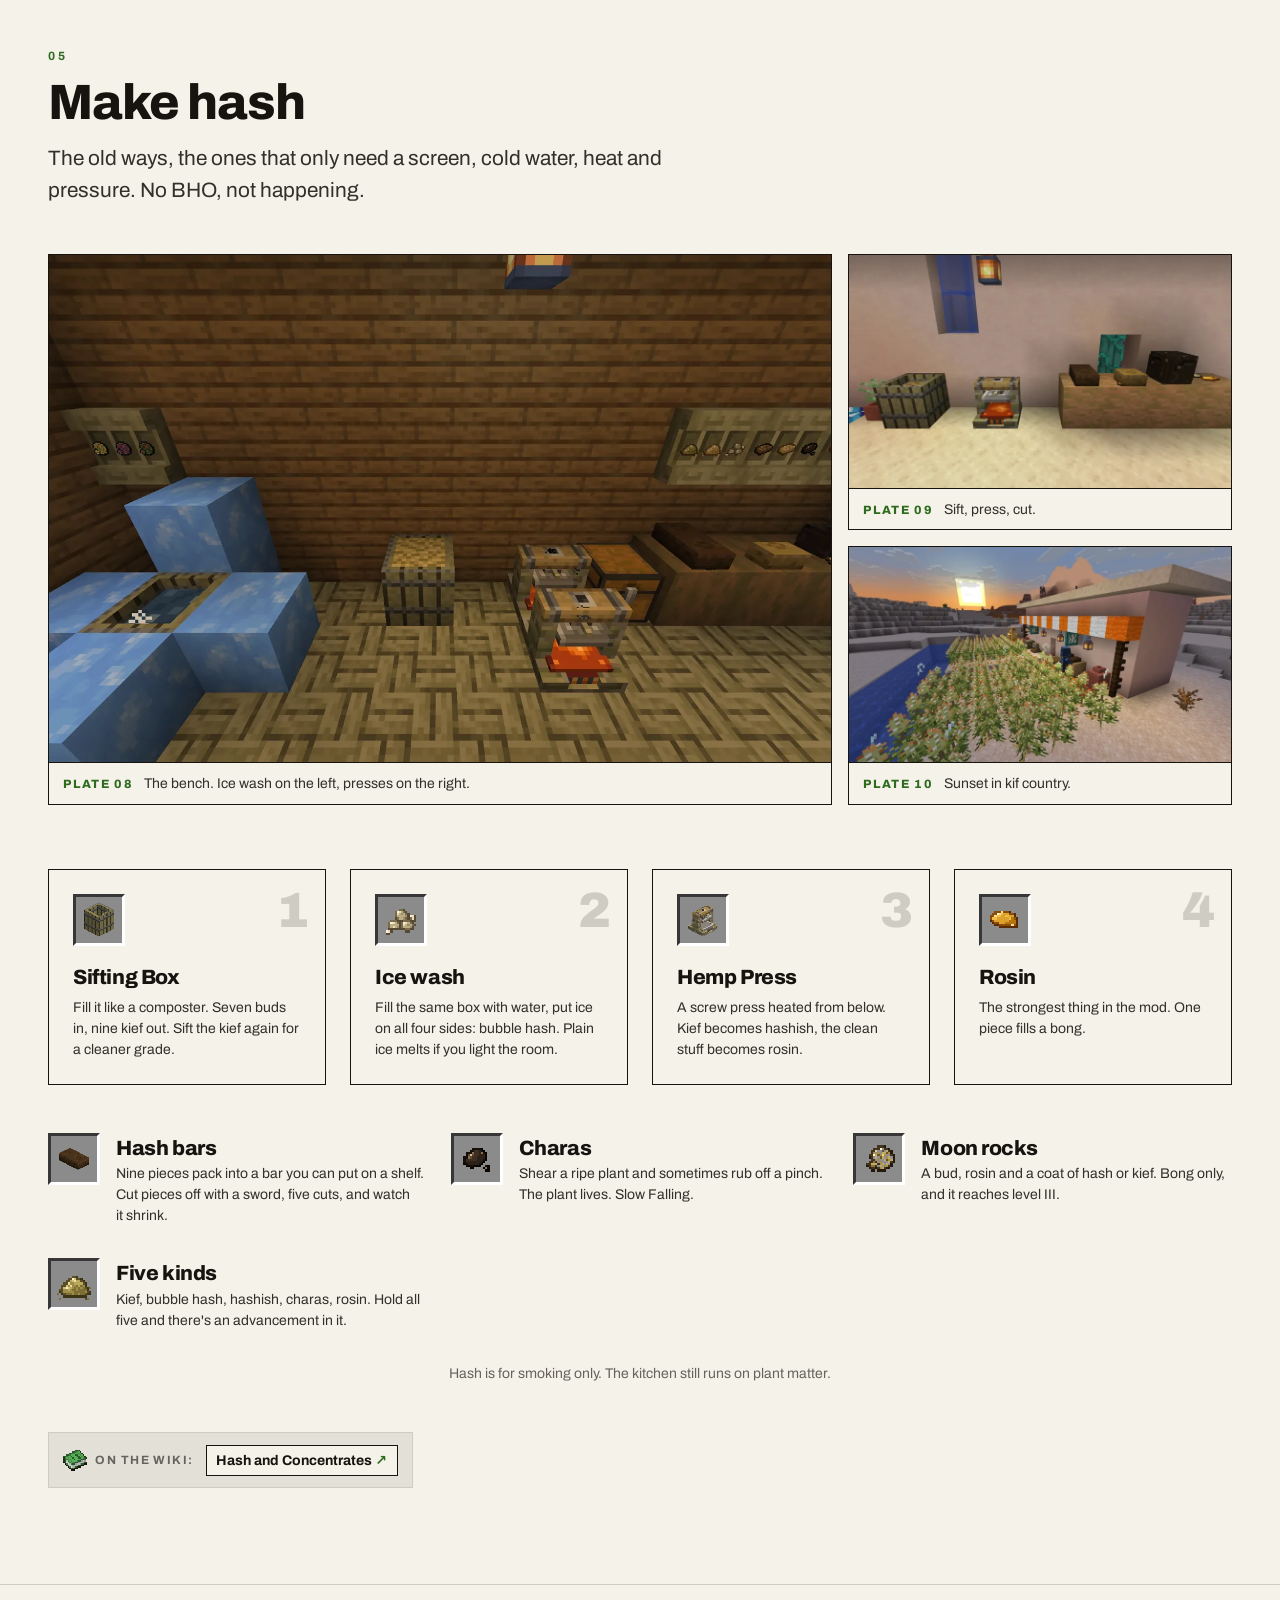
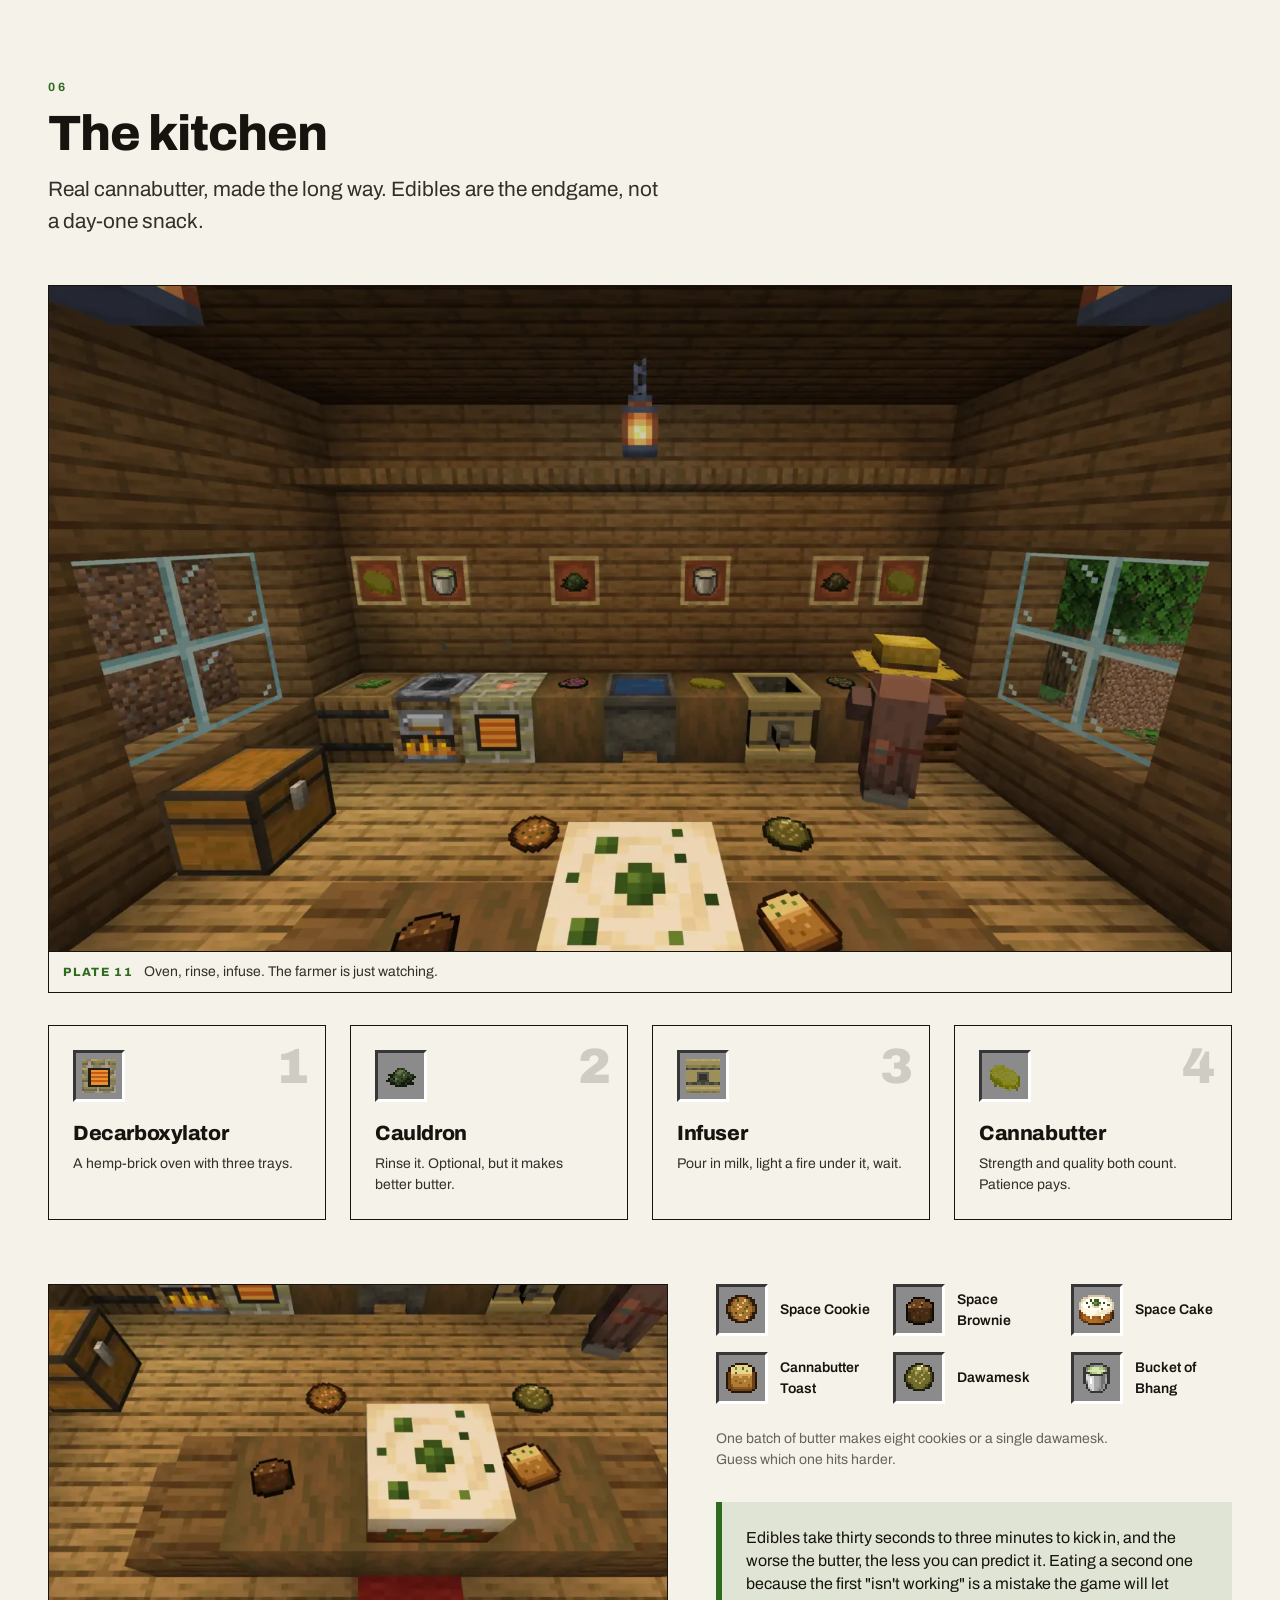
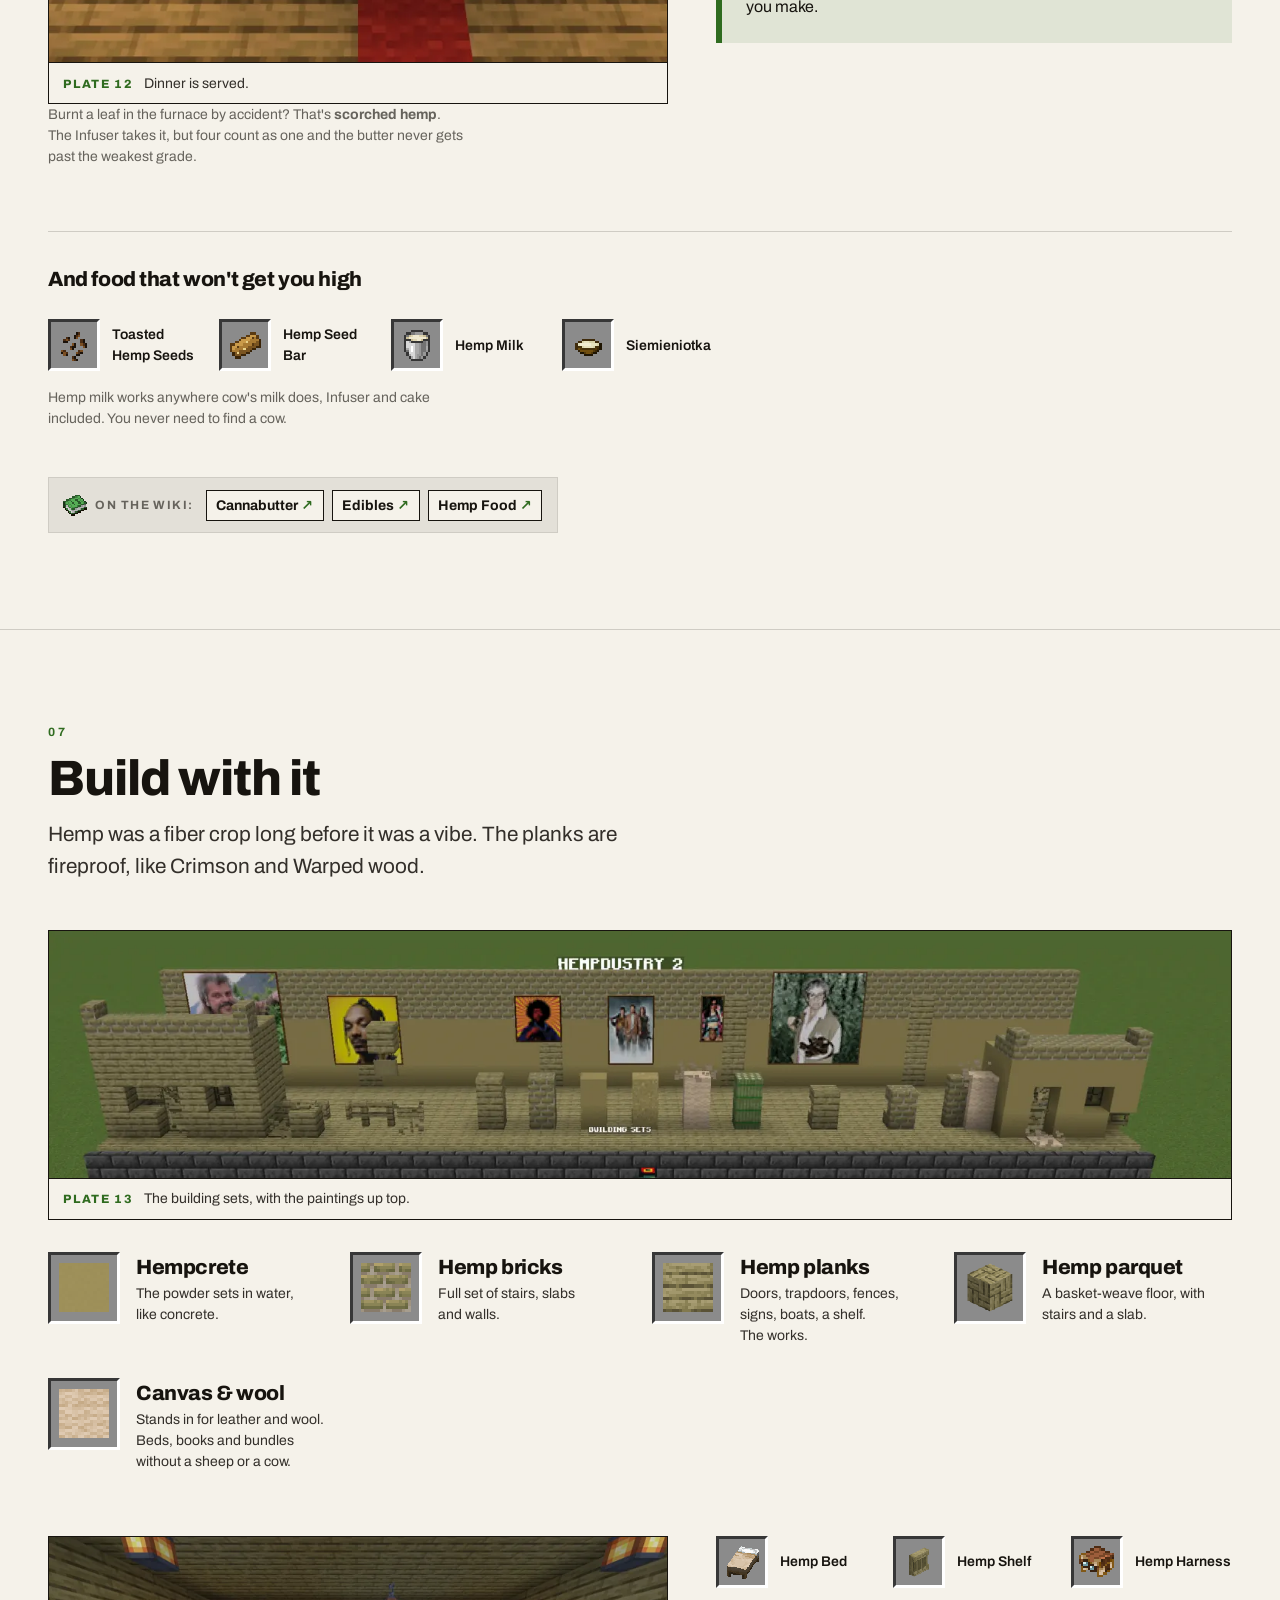
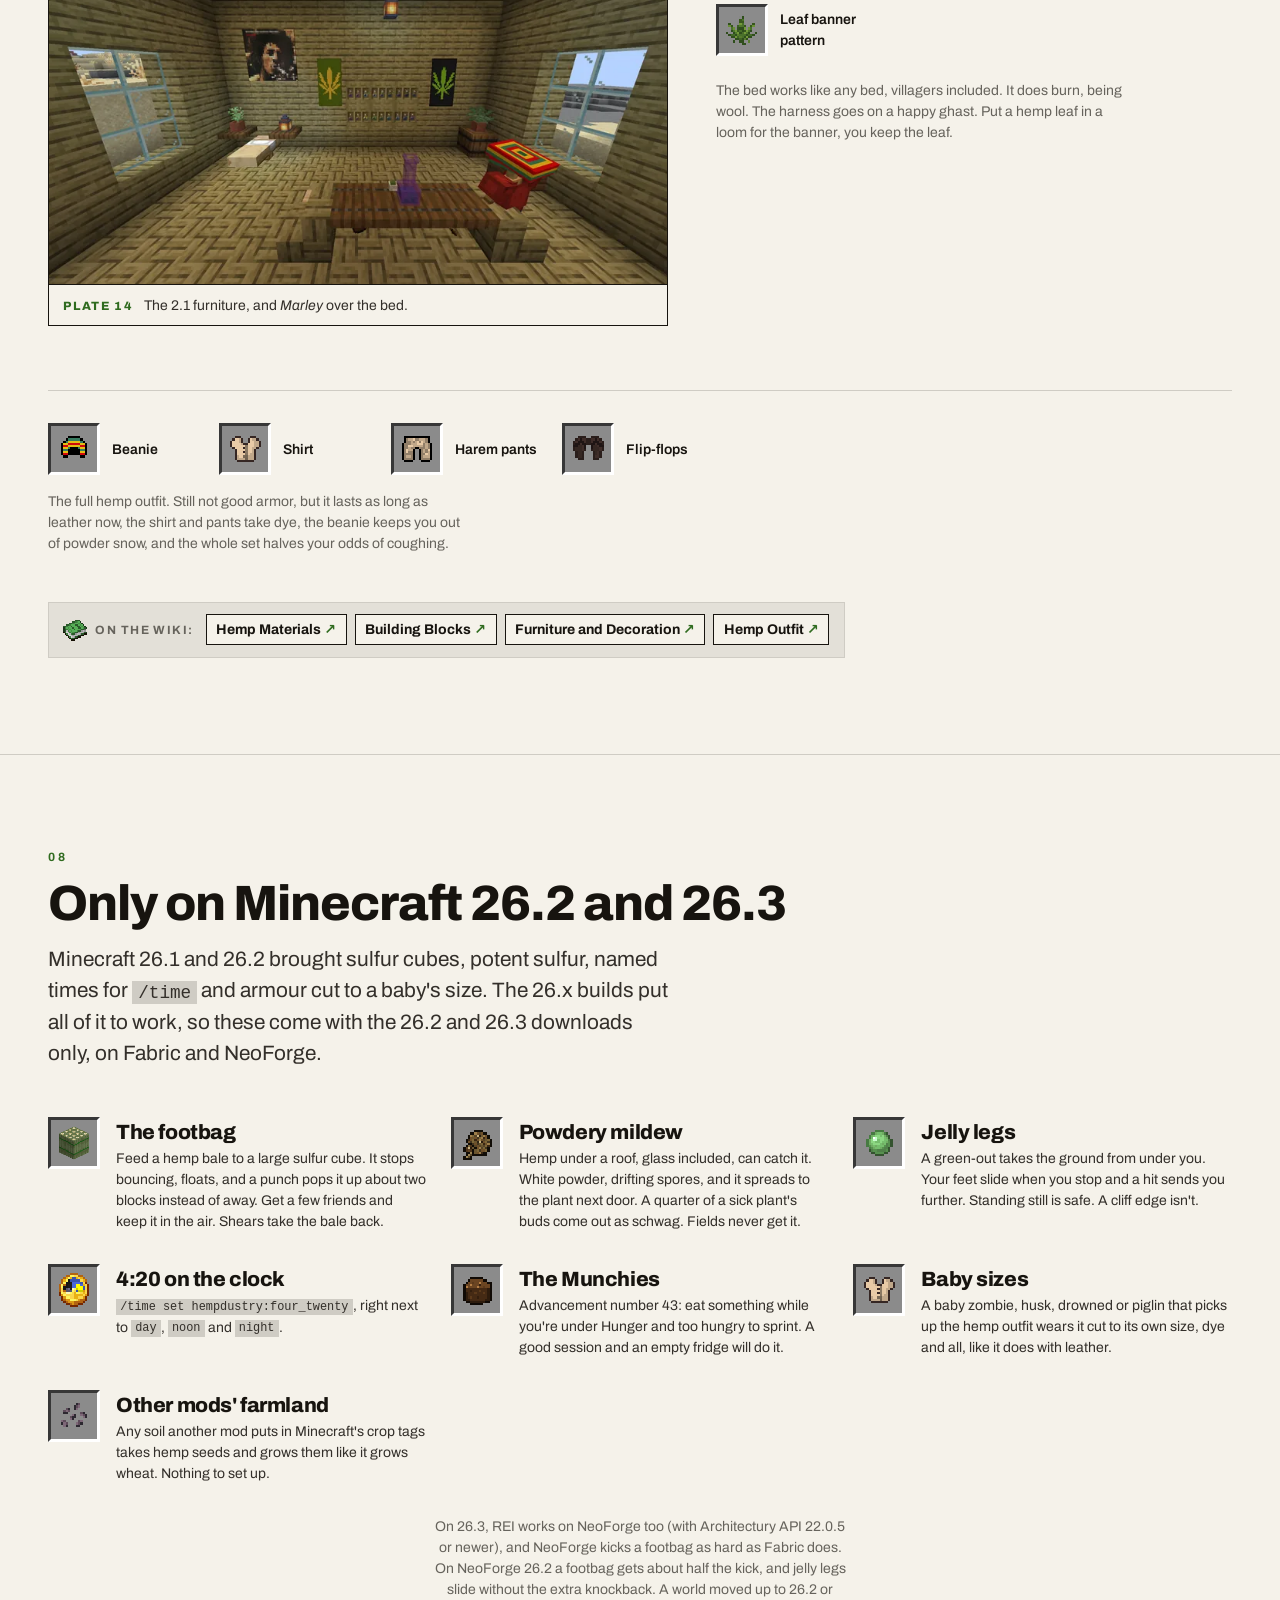
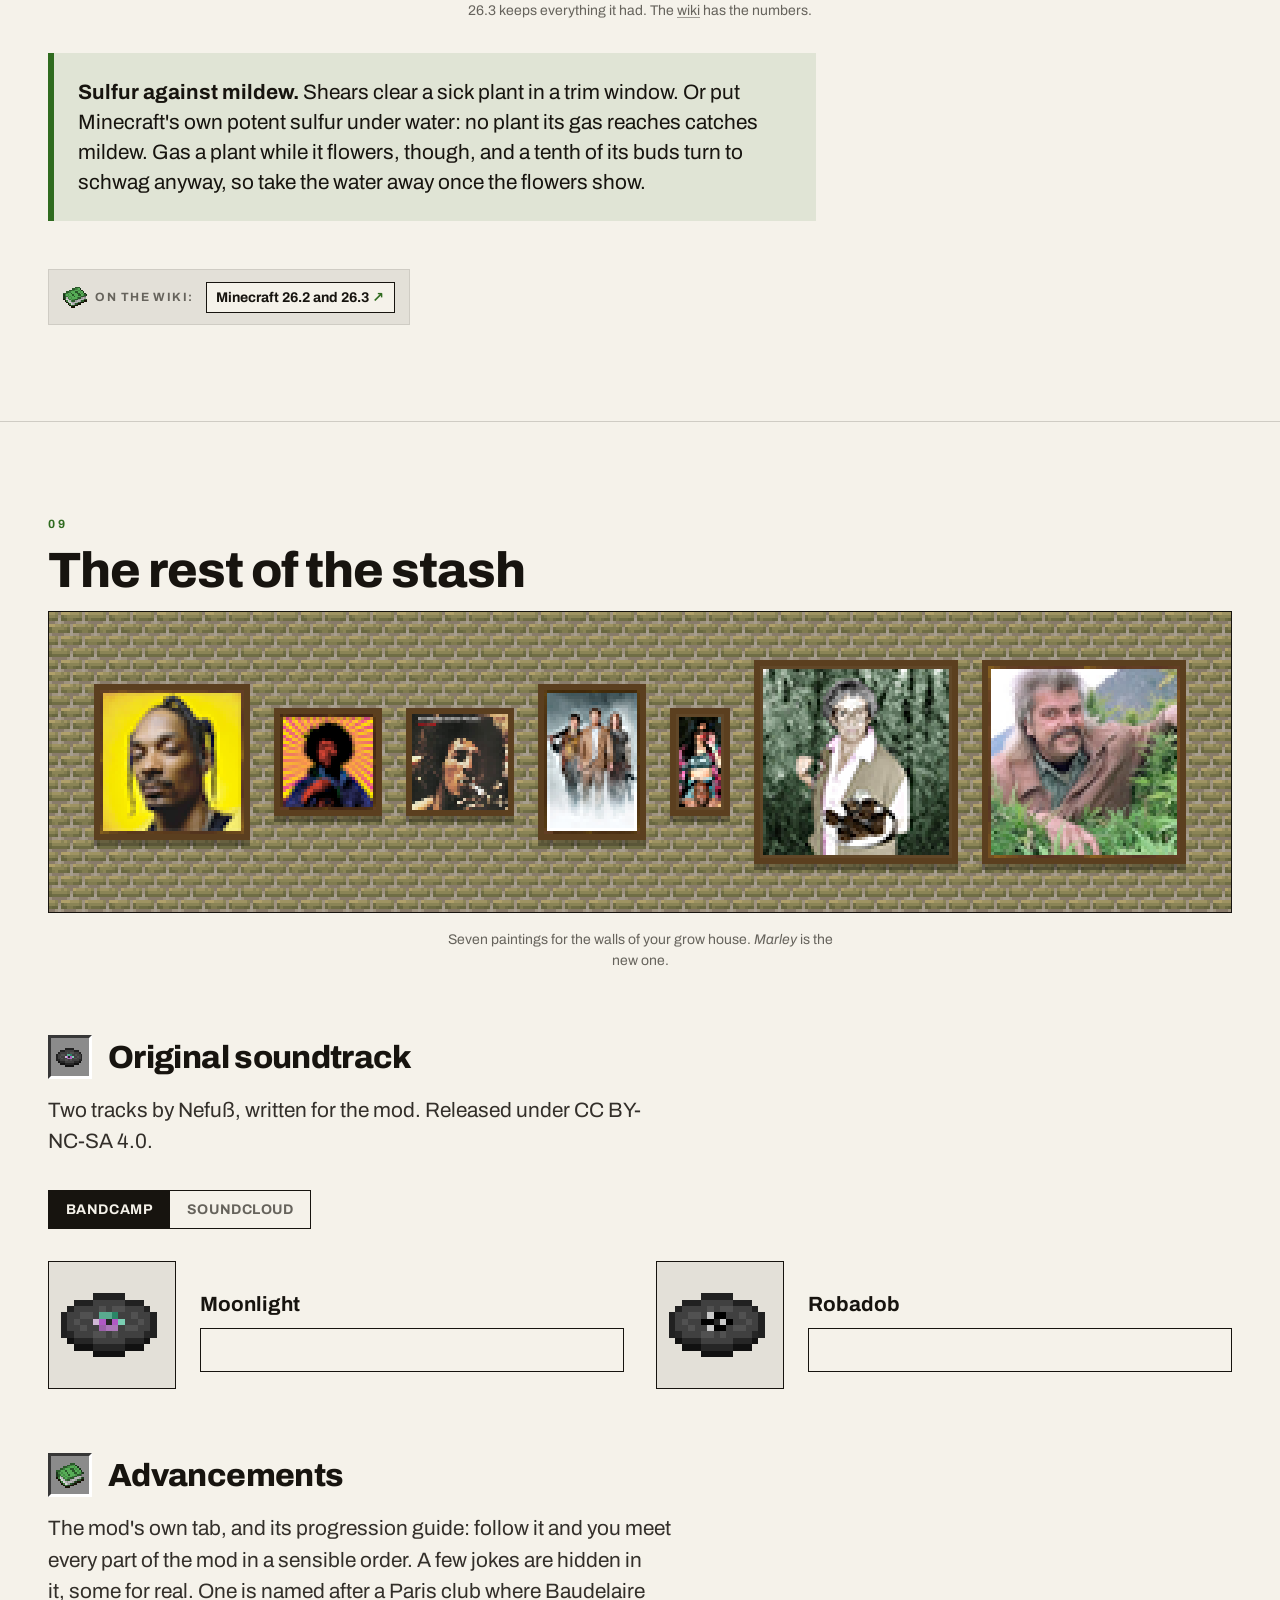
==== commit c0ab2b0a: "A shorter page on phones: swipe rows, folds and "more" buttons Below 48rem the page keeps every word" ====
--- a/index.html
+++ b/index.html
@@ -63,6 +63,7 @@
 <meta name="theme-color" content="#15130e" media="(prefers-color-scheme: dark)">
 <script>
   // Day or night before the first paint: the reader's own pick if they made one, else their system's.
+  document.documentElement.classList.add('js');
   (function () {
     var t;
     try { t = localStorage.getItem('hempdustry-theme'); } catch (e) {}
@@ -132,9 +133,9 @@
         <div class="hero-download">
           <div class="hero-actions">
             <a class="button button-primary" href="https://www.curseforge.com/minecraft/mc-mods/ganjacraft" target="_blank" rel="noopener noreferrer"><svg class="logo" aria-hidden="true"><use href="#logo-curseforge"></use></svg>Download on CurseForge</a>
-            <a class="button" href="https://www.nexusmods.com/minecraft/mods/218" target="_blank" rel="noopener noreferrer"><svg class="logo" aria-hidden="true"><use href="#logo-nexusmods"></use></svg>NexusMods</a>
-            <a class="button" href="https://github.com/warlon-mhite/hempdustry-fabric/releases/latest" target="_blank" rel="noopener noreferrer"><svg class="logo" aria-hidden="true"><use href="#logo-github"></use></svg>GitHub</a>
-            <span class="button button-disabled" aria-disabled="true"><svg class="logo" aria-hidden="true"><use href="#logo-modrinth"></use></svg>Modrinth (soon)</span>
+            <a class="button m-wide-only" href="https://www.nexusmods.com/minecraft/mods/218" target="_blank" rel="noopener noreferrer"><svg class="logo" aria-hidden="true"><use href="#logo-nexusmods"></use></svg>NexusMods</a>
+            <a class="button m-wide-only" href="https://github.com/warlon-mhite/hempdustry-fabric/releases/latest" target="_blank" rel="noopener noreferrer"><svg class="logo" aria-hidden="true"><use href="#logo-github"></use></svg>GitHub</a>
+            <span class="button button-disabled m-wide-only" aria-disabled="true"><svg class="logo" aria-hidden="true"><use href="#logo-modrinth"></use></svg>Modrinth (soon)</span>
           </div>
           <p class="hero-note">Free, open source. On Fabric it only needs <a href="https://modrinth.com/mod/fabric-api" target="_blank" rel="noopener noreferrer">Fabric API</a>. On NeoForge and Forge it needs nothing at all. <a href="#download">Which file do I need?</a></p>
         </div>
@@ -188,7 +189,7 @@
     <div class="container">
       <h2>New in 2.1</h2>
       <p class="lede">The biggest update since the rewrite. Same world, nothing to do: a save from any Hempdustry 2 version opens on 2.1.0.</p>
-      <ul class="soon-grid">
+      <ul class="soon-grid m-rail" aria-label="New in 2.1">
         <li><span class="slot"><img src="assets/icons/hemp_leaf.png" alt="" width="16" height="16"></span><h3>NeoForge and Forge</h3><p>Same mod, same numbers, on Fabric and NeoForge, and on Forge for 1.18.2 and 1.16.5. One download per loader and Minecraft version. <a href="#download">Pick yours.</a></p></li>
         <li><span class="slot"><img src="assets/icons/hemp_bale.png" alt="" width="16" height="16"></span><h3>Old worlds come back</h3><p>The Forge builds open GanjaCraft and Hemp-Craft worlds and turn them into Hempdustry worlds as they load. <a href="#old-worlds">How.</a></p></li>
         <li><span class="slot"><img src="assets/icons/hydro_tray.png" alt="" width="16" height="16"></span><h3>Grow rooms</h3><p>Grow pots, grow lamps and hydro trays. <a href="#indoor">Below.</a></p></li>
@@ -202,7 +203,7 @@
     </div>
   </section>
 
-  <section id="grow" class="feature">
+  <section id="grow" class="feature" data-more="More on growing">
     <div class="container">
       <h2>Grow your own</h2>
       <p class="lede">Three strains, three very different plants.</p>
@@ -236,12 +237,12 @@
         </article>
       </div>
 
-      <figure class="plate plate-wide">
+      <figure class="plate plate-wide m-more">
         <img src="assets/shots/beldia-bank-1600.webp" srcset="assets/shots/beldia-bank-800.webp 800w, assets/shots/beldia-bank-1600.webp 1600w" sizes="(min-width: 90rem) 84rem, 100vw" alt="Ripe Beldía plants growing on the sand either side of a channel off a desert river, a whitewashed house with an orange and white awning behind them, a camel and a wandering trader by the door, and a happy ghast in a hemp harness hanging in the sky." width="1600" height="900" loading="lazy">
         <figcaption><span>Plate 03</span> Beldía on a desert riverbank. The ghast is wearing hemp.</figcaption>
       </figure>
 
-      <ul class="tips">
+      <ul class="tips m-more">
         <li><b>Trim it.</b> Shear a growing plant twice and the harvest leans toward buds. Or don't, it grows anyway.</li>
         <li><b>Find it.</b> Seeds drop from tall grass and turn up in chests and village houses. Wild plants are rare, shear one up for a flower pot.</li>
         <li><b>Farm life.</b> Bees pollinate it. Chickens and parrots eat the seeds. Goats go for the leaves. And now and then a creeper wanders into a grown field and hides in it, so wall and light the big ones.</li>
@@ -251,7 +252,7 @@
     </div>
   </section>
 
-  <section id="indoor" class="feature">
+  <section id="indoor" class="feature" data-more="More on grow rooms">
     <div class="container">
       <h2>Grow it indoors</h2>
       <p class="lede">More buds, faster, and more ways to mess it up.</p>
@@ -261,7 +262,7 @@
         <figcaption><span>Plate 04</span> Hydro trays on the left, grow pots on the right.</figcaption>
       </figure>
 
-      <ol class="chain">
+      <ol class="chain m-rail" aria-label="Grow room gear">
         <li>
           <span class="slot"><img src="assets/icons/grow_pot.png" alt="" width="16" height="16"></span>
           <h3>Grow Pot</h3>
@@ -280,13 +281,13 @@
       </ol>
 
       <div class="split">
-        <figure class="plate">
+        <figure class="plate m-more">
           <img src="assets/shots/stressed-1600.webp" srcset="assets/shots/stressed-800.webp 800w, assets/shots/stressed-1600.webp 1600w" sizes="(min-width: 64rem) 42rem, 100vw" alt="A bed of Lemon Haze in grow pots: the plants in front are deep green, the ones at the back are washed out and yellow, their leaves dying back." width="1600" height="900" loading="lazy">
           <figcaption><span>Plate 05</span> Same strain, same bed. The back row lost its lamp.</figcaption>
         </figure>
         <div>
           <p class="callout"><b>The plant remembers its light.</b> Kill the lamp while it's flowering and it stresses: the colour drains out, the old leaves go brown, and you lose buds. A dry pot, a stopped pump or bone meal on a flowering plant can do it too.</p>
-          <p class="small">A stressed plant also spoils some of its buds into <b>schwag</b>. Seedy, stemmy, weak. Smoke it and you'll probably just get poisoned. There's an advancement for that.</p>
+          <p class="small m-more">A stressed plant also spoils some of its buds into <b>schwag</b>. Seedy, stemmy, weak. Smoke it and you'll probably just get poisoned. There's an advancement for that.</p>
         </div>
       </div>
 
@@ -294,12 +295,12 @@
     </div>
   </section>
 
-  <section id="smoke" class="feature">
+  <section id="smoke" class="feature" data-more="More on smoking">
     <div class="container">
       <h2>Pack a bowl</h2>
       <p class="lede">The device decides how long. The buds decide how hard.</p>
 
-      <ul class="device-grid">
+      <ul class="device-grid m-rail" aria-label="Ways to smoke">
         <li class="device">
           <span class="slot slot-xl"><img src="assets/icons/indica_spliff.png" alt="" width="16" height="16"></span>
           <h3>Spliff</h3>
@@ -322,7 +323,7 @@
         </li>
       </ul>
 
-      <div class="split">
+      <div class="split m-rail m-gallery" aria-label="Bong pictures">
         <figure class="plate">
           <img src="assets/shots/bong-shelf-1600.webp" srcset="assets/shots/bong-shelf-800.webp 800w, assets/shots/bong-shelf-1600.webp 1600w" sizes="(min-width: 64rem) 42rem, 100vw" alt="Two wooden shelves lined with glass bongs in every stained-glass color." width="1600" height="900" loading="lazy">
           <figcaption><span>Plate 06</span> Every color of glass, plus tinted.</figcaption>
@@ -332,7 +333,7 @@
           <figcaption><span>Plate 07</span> Hold to rip. Let go early and you lose nothing.</figcaption>
         </figure>
       </div>
-      <p class="small center">Bongs come in all sixteen stained-glass colors and you can set one down on a table. It's for show: pick it back up to smoke it.</p>
+      <p class="small center m-more">Bongs come in all sixteen stained-glass colors and you can set one down on a table. It's for show: pick it back up to smoke it.</p>
 
       <div class="effects">
         <div class="effect-card">
@@ -369,7 +370,7 @@
             <li class="chip chip-bad">Munchies</li>
           </ul>
         </div>
-        <p class="effect-note">More buds, stronger high, bigger downside. Buffs stop at level II like a beacon. The one way to III: pair a bud with a concentrate, a pinch of hash in a spliff or a moon rock in a bong.</p>
+        <p class="effect-note m-more">More buds, stronger high, bigger downside. Buffs stop at level II like a beacon. The one way to III: pair a bud with a concentrate, a pinch of hash in a spliff or a moon rock in a bong.</p>
       </div>
 
       <p class="callout"><b>Greening out is real.</b> Go big and you might lose the hit and spend a while nauseous instead. At three it also wipes every buff you had and benches you for a minute. A single bud never does that.</p>
@@ -378,12 +379,12 @@
     </div>
   </section>
 
-  <section id="hash" class="feature">
+  <section id="hash" class="feature" data-more="More on hash">
     <div class="container">
       <h2>Make hash</h2>
       <p class="lede">The old ways, the ones that only need a screen, cold water, heat and pressure. No BHO, not happening.</p>
 
-      <div class="bento">
+      <div class="bento m-rail m-gallery" aria-label="Hash pictures">
         <figure class="plate bento-a">
           <img src="assets/shots/lab-1600.webp" srcset="assets/shots/lab-800.webp 800w, assets/shots/lab-1600.webp 1600w" sizes="(min-width: 64rem) 56rem, 100vw" alt="A wooden workshop with a parquet floor: a Sifting Box filled with water inside a jacket of blue ice, a dry Sifting Box full of kief, two Hemp Presses on magma, a chest, and a counter with hash bars under shelves of buds, kief, hash and rosin." width="1600" height="900" loading="lazy">
           <figcaption><span>Plate 08</span> The bench. Ice wash on the left, presses on the right.</figcaption>
@@ -398,7 +399,7 @@
         </figure>
       </div>
 
-      <ol class="chain">
+      <ol class="chain m-rail" aria-label="From bud to rosin">
         <li>
           <span class="slot"><img src="assets/icons/sifting_box.png" alt="" width="16" height="16"></span>
           <h3>Sifting Box</h3>
@@ -421,19 +422,19 @@
         </li>
       </ol>
 
-      <ul class="soon-grid">
+      <ul class="soon-grid m-more">
         <li><span class="slot"><img src="assets/icons/hashish_bar.png" alt="" width="16" height="16"></span><h3>Hash bars</h3><p>Nine pieces pack into a bar you can put on a shelf. Cut pieces off with a sword, five cuts, and watch it shrink.</p></li>
         <li><span class="slot"><img src="assets/icons/charas.png" alt="" width="16" height="16"></span><h3>Charas</h3><p>Shear a ripe plant and sometimes rub off a pinch. The plant lives. Slow Falling.</p></li>
         <li><span class="slot"><img src="assets/icons/moon_rock.png" alt="" width="16" height="16"></span><h3>Moon rocks</h3><p>A bud, rosin and a coat of hash or kief. Bong only, and it reaches level III.</p></li>
         <li><span class="slot"><img src="assets/icons/kief.png" alt="" width="16" height="16"></span><h3>Five kinds</h3><p>Kief, bubble hash, hashish, charas, rosin. Hold all five and there's an advancement in it.</p></li>
       </ul>
-      <p class="small center">Hash is for smoking only. The kitchen still runs on plant matter.</p>
+      <p class="small center m-more">Hash is for smoking only. The kitchen still runs on plant matter.</p>
 
       <p class="wiki-more"><img src="assets/icons/knowledge_book.png" alt="" width="16" height="16"><span>On the wiki:</span> <a href="https://github.com/warlon-mhite/hempdustry-fabric/wiki/Hash-and-Concentrates" target="_blank" rel="noopener noreferrer">Hash and Concentrates</a></p>
     </div>
   </section>
 
-  <section id="kitchen" class="feature">
+  <section id="kitchen" class="feature" data-more="More from the kitchen">
     <div class="container">
       <h2>The kitchen</h2>
       <p class="lede">Real cannabutter, made the long way. Edibles are the endgame, not a day-one snack.</p>
@@ -443,7 +444,7 @@
         <figcaption><span>Plate 11</span> Oven, rinse, infuse. The farmer is just watching.</figcaption>
       </figure>
 
-      <ol class="chain">
+      <ol class="chain m-rail" aria-label="From leaf to butter">
         <li>
           <span class="slot"><img src="assets/icons/decarboxylator_front_on.png" alt="" width="16" height="16"></span>
           <h3>Decarboxylator</h3>
@@ -467,7 +468,7 @@
       </ol>
 
       <div class="split">
-        <figure class="plate">
+        <figure class="plate m-more">
           <img src="assets/shots/kitchen-table-1600.webp" srcset="assets/shots/kitchen-table-800.webp 800w, assets/shots/kitchen-table-1600.webp 1600w" sizes="(min-width: 64rem) 42rem, 100vw" alt="Top-down view of a kitchen table with a space cake, a brownie, a space cookie and cannabutter toast." width="1600" height="978" loading="lazy">
           <figcaption><span>Plate 12</span> Dinner is served.</figcaption>
         </figure>
@@ -485,9 +486,9 @@
         </div>
       </div>
 
-      <p class="small">Burnt a leaf in the furnace by accident? That's <b>scorched hemp</b>. The Infuser takes it, but four count as one and the butter never gets past the weakest grade.</p>
-
-      <div class="sober">
+      <p class="small m-more">Burnt a leaf in the furnace by accident? That's <b>scorched hemp</b>. The Infuser takes it, but four count as one and the butter never gets past the weakest grade.</p>
+
+      <div class="sober m-more">
         <h3>And food that won't get you high</h3>
         <ul class="inventory inventory-row">
           <li><span class="slot"><img src="assets/icons/toasted_hemp_seeds.png" alt="" width="16" height="16"></span>Toasted Hemp Seeds</li>
@@ -502,7 +503,7 @@
     </div>
   </section>
 
-  <section id="build" class="feature">
+  <section id="build" class="feature" data-more="Furniture and the outfit">
     <div class="container">
       <h2>Build with it</h2>
       <p class="lede">Hemp was a fiber crop long before it was a vibe. The planks are fireproof, like Crimson and Warped wood.</p>
@@ -512,7 +513,7 @@
         <figcaption><span>Plate 13</span> The building sets, with the paintings up top.</figcaption>
       </figure>
 
-      <ul class="block-grid">
+      <ul class="block-grid m-rail" aria-label="Building blocks">
         <li><span class="slot slot-lg"><img src="assets/icons/hempcrete_block.png" alt="" width="16" height="16"></span><h3>Hempcrete</h3><p>The powder sets in water, like concrete.</p></li>
         <li><span class="slot slot-lg"><img src="assets/icons/hemp_bricks_block.png" alt="" width="16" height="16"></span><h3>Hemp bricks</h3><p>Full set of stairs, slabs and walls.</p></li>
         <li><span class="slot slot-lg"><img src="assets/icons/hemp_planks.png" alt="" width="16" height="16"></span><h3>Hemp planks</h3><p>Doors, trapdoors, fences, signs, boats, a shelf. The works.</p></li>
@@ -520,7 +521,7 @@
         <li><span class="slot slot-lg"><img src="assets/icons/hemp_wool.png" alt="" width="16" height="16"></span><h3>Canvas &amp; wool</h3><p>Stands in for leather and wool. Beds, books and bundles without a sheep or a cow.</p></li>
       </ul>
 
-      <div class="split">
+      <div class="split m-more">
         <figure class="plate">
           <img src="assets/shots/lounge-1600.webp" srcset="assets/shots/lounge-800.webp 800w, assets/shots/lounge-1600.webp 1600w" sizes="(min-width: 64rem) 42rem, 100vw" alt="A hemp-plank room with a parquet floor: a hemp bed under the Marley painting, two banners with the hemp leaf pattern, shelves of glass bongs, a low table with a purple bong, and an armor stand in the hemp outfit." width="1600" height="900" loading="lazy">
           <figcaption><span>Plate 14</span> The 2.1 furniture, and <i>Marley</i> over the bed.</figcaption>
@@ -536,7 +537,7 @@
         </div>
       </div>
 
-      <div class="outfit">
+      <div class="outfit m-more">
         <ul class="inventory inventory-row" aria-label="Hemp outfit">
           <li><span class="slot"><img src="assets/icons/hemp_beanie.png" alt="" width="16" height="16"></span>Beanie</li>
           <li><span class="slot"><img src="assets/icons/hemp_shirt.png" alt="" width="16" height="16"></span>Shirt</li>
@@ -550,12 +551,12 @@
     </div>
   </section>
 
-  <section id="minecraft-26" class="feature">
+  <section id="minecraft-26" class="feature" data-more="Loader notes and mildew">
     <div class="container">
       <h2>Only on Minecraft 26.2 and 26.3</h2>
       <p class="lede">Minecraft 26.1 and 26.2 brought sulfur cubes, potent sulfur, named times for <code>/time</code> and armour cut to a baby's size. The 26.x builds put all of it to work, so these come with the 26.2 and 26.3 downloads only, on Fabric and NeoForge.</p>
 
-      <ul class="soon-grid">
+      <ul class="soon-grid m-rail" aria-label="Only on 26.2 and 26.3">
         <li><span class="slot"><img src="assets/icons/hemp_bale.png" alt="" width="16" height="16"></span><h3>The footbag</h3><p>Feed a hemp bale to a large sulfur cube. It stops bouncing, floats, and a punch pops it up about two blocks instead of away. Get a few friends and keep it in the air. Shears take the bale back.</p></li>
         <li><span class="slot"><img src="assets/icons/schwag.png" alt="" width="16" height="16"></span><h3>Powdery mildew</h3><p>Hemp under a roof, glass included, can catch it. White powder, drifting spores, and it spreads to the plant next door. A quarter of a sick plant's buds come out as schwag. Fields never get it.</p></li>
         <li><span class="slot"><img src="assets/icons/slime_ball.png" alt="" width="16" height="16"></span><h3>Jelly legs</h3><p>A green-out takes the ground from under you. Your feet slide when you stop and a hit sends you further. Standing still is safe. A cliff edge isn't.</p></li>
@@ -565,9 +566,9 @@
         <li><span class="slot"><img src="assets/icons/indica_seeds.png" alt="" width="16" height="16"></span><h3>Other mods' farmland</h3><p>Any soil another mod puts in Minecraft's crop tags takes hemp seeds and grows them like it grows wheat. Nothing to set up.</p></li>
       </ul>
 
-      <p class="small center">On 26.3, REI works on NeoForge too (with Architectury API 22.0.5 or newer), and NeoForge kicks a footbag as hard as Fabric does. On NeoForge 26.2 a footbag gets about half the kick, and jelly legs slide without the extra knockback. A world moved up to 26.2 or 26.3 keeps everything it had. The <a href="https://github.com/warlon-mhite/hempdustry-fabric/wiki/Minecraft-26.x" target="_blank" rel="noopener noreferrer">wiki</a> has the numbers.</p>
-
-      <p class="callout"><b>Sulfur against mildew.</b> Shears clear a sick plant in a trim window. Or put Minecraft's own potent sulfur under water: no plant its gas reaches catches mildew. Gas a plant while it flowers, though, and a tenth of its buds turn to schwag anyway, so take the water away once the flowers show.</p>
+      <p class="small center m-more">On 26.3, REI works on NeoForge too (with Architectury API 22.0.5 or newer), and NeoForge kicks a footbag as hard as Fabric does. On NeoForge 26.2 a footbag gets about half the kick, and jelly legs slide without the extra knockback. A world moved up to 26.2 or 26.3 keeps everything it had. The <a href="https://github.com/warlon-mhite/hempdustry-fabric/wiki/Minecraft-26.x" target="_blank" rel="noopener noreferrer">wiki</a> has the numbers.</p>
+
+      <p class="callout m-more"><b>Sulfur against mildew.</b> Shears clear a sick plant in a trim window. Or put Minecraft's own potent sulfur under water: no plant its gas reaches catches mildew. Gas a plant while it flowers, though, and a tenth of its buds turn to schwag anyway, so take the water away once the flowers show.</p>
 
       <p class="wiki-more"><img src="assets/icons/knowledge_book.png" alt="" width="16" height="16"><span>On the wiki:</span> <a href="https://github.com/warlon-mhite/hempdustry-fabric/wiki/Minecraft-26.x" target="_blank" rel="noopener noreferrer">Minecraft 26.2 and 26.3</a></p>
     </div>
@@ -588,7 +589,7 @@
       </ul>
       <p class="small center">Seven paintings for the walls of your grow house. <i>Marley</i> is the new one.</p>
 
-      <div id="soundtrack" class="stash-part soundtrack">
+      <div id="soundtrack" class="stash-part soundtrack m-fold">
         <h3 class="stash-h"><span class="slot"><img src="assets/discs/music_disc_moonlight.png" alt="" width="16" height="16"></span>Original soundtrack</h3>
         <p class="stash-lede">Two tracks by Nefuß, written for the mod. Released under CC BY-NC-SA 4.0.</p>
 
@@ -639,7 +640,7 @@
         </ul>
       </div>
 
-      <div id="advancements" class="stash-part">
+      <div id="advancements" class="stash-part m-fold">
         <h3 class="stash-h"><span class="slot"><img src="assets/icons/knowledge_book.png" alt="" width="16" height="16"></span>Advancements</h3>
         <p class="stash-lede">The mod's own tab, and its progression guide: follow it and you meet every part of the mod in a sensible order. A few jokes are hidden in it, some for real. One is named after a Paris club where Baudelaire ate dawamesk.</p>
 
@@ -680,7 +681,7 @@
         <p class="small" data-adv-fallback>42 advancements (43 on Minecraft 26.2 and 26.3), from <i>High Hopes</i> to <i>Around the World in 80 Grams</i>. The whole tree, with a tip for each, is on the wiki's <a href="https://github.com/warlon-mhite/hempdustry-fabric/wiki/Advancements" target="_blank" rel="noopener noreferrer">Advancements</a> page.</p>
       </div>
 
-      <div id="languages" class="stash-part languages">
+      <div id="languages" class="stash-part languages m-fold">
         <h3 class="stash-h"><span class="slot"><img src="assets/icons/hemp_leaf.png" alt="" width="16" height="16"></span>Speaks your language</h3>
         <p class="stash-lede">Twelve languages, local slang included.</p>
 
@@ -751,12 +752,12 @@
         </div>
       </div>
 
-      <div class="cfg" id="config-builder" data-cfg-tool hidden>
+      <div class="cfg m-fold" id="config-builder" data-cfg-tool hidden>
         <h3 class="cfg-title">Build your config file</h3>
         <p class="small cfg-intro">Every key in <code>config/hempdustry.json</code>, the same on every loader and version. Change what you need: the file keeps only that, and the mod fills in the rest at its defaults. Every key is explained on the <a href="https://github.com/warlon-mhite/hempdustry-fabric/wiki/Configuration" target="_blank" rel="noopener noreferrer">Configuration</a> page.</p>
       </div>
 
-      <ul class="soon-grid server-grid">
+      <ul class="soon-grid server-grid m-rail" aria-label="What packs and servers get">
         <li><span class="slot"><img src="assets/icons/hemp_leaf.png" alt="" width="16" height="16"></span><h3>Same jar, both sides</h3><p>The server and every player run the same file. Fabric needs Fabric API, NeoForge and Forge nothing. Java 25 on 26.x, 21 on 1.21, 17 on 1.18.2, 8 on 1.16.5. <a href="#download">Pick the file.</a></p></li>
         <li><span class="slot"><img src="assets/icons/decarboxylated_hemp.png" alt="" width="16" height="16"></span><h3>Recipes are data</h3><p>Every recipe, the Decarboxylator, Infuser and Hemp Press included, is a datapack recipe. KubeJS, CraftTweaker or a plain datapack can rebalance any of them.</p></li>
         <li><span class="slot"><img src="assets/icons/beldia_buds.png" alt="" width="16" height="16"></span><h3>Strains are data</h3><p>Strains, hash included, are a datapack registry. Edit the shipped ones or add your own. They load with the world, not on <code>/reload</code>.</p></li>
@@ -968,7 +969,7 @@
       </ol>
       <p class="small dl-steps-note">On a server, the same jar goes on the server and on every player's game. Updating is swapping the jar: a world from any Hempdustry 2 version opens on every later one, nothing to do.</p>
 
-      <div id="old-worlds" class="old-worlds">
+      <div id="old-worlds" class="old-worlds m-fold">
         <h3>Got an old GanjaCraft or Hemp-Craft world?</h3>
         <p class="old-worlds-lede">Keep it. The Forge builds open it and turn it into a Hempdustry world as it loads. No tool to run, nothing to set up.</p>
         <div class="old-worlds-grid">
@@ -1004,7 +1005,7 @@
       <h2 id="wiki-title">The wiki</h2>
       <p class="lede">The site is the tour. The wiki has the numbers: grow times, effect lengths, recipes, every config key, the tags and the addon API. 41 pages, for players, server owners and pack makers.</p>
 
-      <div class="wiki-cols">
+      <div class="wiki-cols m-rail" aria-label="Wiki pages">
         <div class="wiki-col">
           <h3>Start here</h3>
           <ul>
@@ -1052,6 +1053,7 @@
       <h2>Coming next</h2>
       <p class="lede">Ideas for after 2.1. No dates, it's ready when it's ready, and names can change before anything ships.</p>
 
+      <div class="later-rail m-rail" aria-label="Ideas">
       <div class="later">
         <h3>New strains</h3>
         <ul>
@@ -1080,12 +1082,13 @@
           <li><img src="assets/icons/sativa_seeds.png" alt="" width="16" height="16"><b>Breeding.</b> Cross two strains into a hybrid.</li>
         </ul>
       </div>
+      </div>
 
       <p class="wiki-more"><img src="assets/icons/knowledge_book.png" alt="" width="16" height="16"><span>On the wiki:</span> <a href="https://github.com/warlon-mhite/hempdustry-fabric/wiki/Roadmap" target="_blank" rel="noopener noreferrer">Roadmap</a></p>
     </div>
   </section>
 
-  <section id="open-source" class="open-source">
+  <section id="open-source" class="open-source" data-more="Build it, and who made it">
     <div class="container">
       <h2>Free and open source</h2>
       <p class="lede">The code has been open since day one, and nothing is behind a paywall. Read it, fork it, build it yourself, send a pull request.</p>
@@ -1112,7 +1115,7 @@
           </article>
         </div>
 
-        <figure class="config-card oss-term">
+        <figure class="config-card oss-term m-more">
           <figcaption><span class="config-dots" aria-hidden="true"></span><code>Build it yourself</code></figcaption>
 <pre><code><span class="p">$</span> git clone https://github.com/warlon-mhite/hempdustry-fabric.git
 <span class="p">$</span> cd hempdustry-fabric
@@ -1132,7 +1135,7 @@
       </div>
 
       <h3 class="oss-subtitle">Can I…?</h3>
-      <ul class="oss-can">
+      <ul class="oss-can m-rail" aria-label="Can I">
         <li><span class="verdict verdict-yes">Yes</span><p><b>Put it in my modpack</b>, a monetized one too, when the launcher downloads it. Nothing owed.</p></li>
         <li><span class="verdict verdict-yes">Yes</span><p><b>Run it on my server</b>, with ads, ranks or a store. Nothing owed.</p></li>
         <li><span class="verdict verdict-yes">Yes</span><p><b>Fork it or ship a changed jar.</b> Non-commercially, with your source published.</p></li>
@@ -1141,15 +1144,15 @@
         <li><span class="verdict verdict-ask">Ask</span><p><b>Sell merch or a paid product with the art or music.</b> Ask Nefuß for the music, Warlon for the rest. The answer is usually yes.</p></li>
       </ul>
 
-      <h3 class="oss-subtitle">Who's in the jar</h3>
-      <ul class="credit-roll">
+      <h3 class="oss-subtitle m-more">Who's in the jar</h3>
+      <ul class="credit-roll m-more">
         <li><b>Warlon Mhite</b><span>Code, data, most of the art, English and French</span></li>
         <li><b>Nefuß</b><span>Music discs <i>Moonlight</i> and <i>Robadob</i></span></li>
         <li><b>Gülps'sch420</b><span>German and Swiss German</span></li>
         <li><b>MargoxaTheGamer</b><span>Russian</span></li>
         <li><b>A commissioned pixel artist</b><span>Some of the textures, uncredited by choice</span></li>
       </ul>
-      <p class="small oss-credits-note">A few textures are Minecraft's own with new colours and stay Mojang's. <a href="https://github.com/warlon-mhite/hempdustry-fabric/blob/master/CREDITS.md" target="_blank" rel="noopener noreferrer">CREDITS.md</a> has the full picture, licence by licence.</p>
+      <p class="small oss-credits-note m-more">A few textures are Minecraft's own with new colours and stay Mojang's. <a href="https://github.com/warlon-mhite/hempdustry-fabric/blob/master/CREDITS.md" target="_blank" rel="noopener noreferrer">CREDITS.md</a> has the full picture, licence by licence.</p>
 
       <p class="cta">
         <a class="button button-primary" href="https://github.com/warlon-mhite/hempdustry-fabric" target="_blank" rel="noopener noreferrer"><svg class="logo" aria-hidden="true"><use href="#logo-github"></use></svg>View the source</a>
@@ -1160,7 +1163,7 @@
     </div>
   </section>
 
-  <section id="about" class="about" aria-labelledby="about-title">
+  <section id="about" class="about" aria-labelledby="about-title" data-more="Read the whole story">
     <div class="container">
       <h2 id="about-title">From GanjaCraft to Hempdustry 2</h2>
       <p class="lede">A lockdown project, a ban over one word, a fork that went its own way and a rewrite from scratch. The wacky story of the mod, told by the one who made it.</p>
@@ -1190,7 +1193,7 @@
           </figure>
         </li>
 
-        <li class="chapter">
+        <li class="chapter m-more">
           <div class="chapter-text">
             <p class="chapter-when">Next</p>
             <h3>Brewevolution, and a quiet spell</h3>
@@ -1206,7 +1209,7 @@
           </figure>
         </li>
 
-        <li class="chapter">
+        <li class="chapter m-more">
           <div class="chapter-text">
             <p class="chapter-when">2022–2023 · Forge 1.16 to 1.18</p>
             <h3>Hemp-Craft</h3>
@@ -1222,7 +1225,7 @@
           </div>
         </li>
 
-        <li class="chapter">
+        <li class="chapter m-more">
           <div class="chapter-text">
             <p class="chapter-when">2025 · Fabric 1.21</p>
             <h3>Hempdustry 2</h3>
@@ -1240,7 +1243,7 @@
           </figure>
         </li>
 
-        <li class="chapter chapter-now">
+        <li class="chapter chapter-now m-more">
           <div class="chapter-text">
             <p class="chapter-when">2026 · Version 2.1</p>
             <h3>Back where it started</h3>
@@ -1257,7 +1260,7 @@
         </li>
       </ol>
 
-      <aside class="two-mods">
+      <aside class="two-mods m-more">
         <h3>Two mods, one root</h3>
         <p>Hemp-Craft and Hempdustry 2 share some mechanics and textures, but they're completely different projects now. NotTyzo worked hard on reimplementing my ideas without MCreator, and had my go-ahead to use the textures and the original CurseForge page and branding. Hemp-Craft is not published under a free software licence. In Hempdustry 2 I reworked some mechanics and added new ones, to make the mod more complete and closer to real-world use and science. It's still a Minecraft mod, though, so it's nowhere near realistic.</p>
       </aside>
@@ -1289,7 +1292,7 @@
           <a class="button discord-join" href="https://discord.gg/2UBEb8PzD3" target="_blank" rel="noopener noreferrer"><svg class="logo" aria-hidden="true"><use href="#logo-discord"></use></svg>Join the server</a>
         </article>
 
-        <ul class="discord-why">
+        <ul class="discord-why m-rail" aria-label="What the Discord is for">
           <li><span class="slot"><img src="assets/icons/schwag.png" alt="" width="16" height="16"></span><div><h3>Report a bug</h3><p>Something crashed, broke or looks wrong. Say which loader and Minecraft version, and a log if there is one.</p></div></li>
           <li><span class="slot"><img src="assets/icons/warped_kush_buds.png" alt="" width="16" height="16"></span><div><h3>Suggest a feature</h3><p>Ideas are welcome. <a href="#roadmap">Coming next</a> shows what's already planned.</p></div></li>
           <li><span class="slot"><img src="assets/icons/grow_lamp.png" alt="" width="16" height="16"></span><div><h3>Show your grow</h3><p>Fields, grow rooms, hash labs, hempcrete houses. Screenshots welcome.</p></div></li>
@@ -1384,6 +1387,7 @@
 
 <script src="assets/js/config-tool.js" defer></script>
 <script src="assets/js/advancements.js" defer></script>
+<script src="assets/js/phone.js" defer></script>
 <script>
   // Light up what the reader is on: the section's own link, or "Explore" for a section listed in its menu,
   // or the Download button.
--- a/assets/css/style.css
+++ b/assets/css/style.css
@@ -2947,3 +2947,174 @@
 .wiki-col a:hover b { color: var(--leaf); }
 .wiki-col a:hover .slot { rotate: -4deg; }
 .wiki .cta { margin-top: var(--space-5); }
+
+/* ==========================================================================
+   Phones — a shorter page (assets/js/phone.js)
+   Below 48rem the page keeps every word but stops stacking it all: rows of cards swipe
+   sideways (.m-rail), side parts fold to their heading (.m-fold), and each section shows its
+   first half with a button for the rest (.m-more). Folding needs JS (html.js), so a reader
+   without it still gets everything.
+   ========================================================================== */
+
+.m-dots, .m-more-btn { display: none; }
+
+@media (max-width: 47.99rem) {
+  /* less air between and inside sections */
+  :root {
+    --space-5: 2rem;
+    --space-6: 2.5rem;
+    --space-7: 3.5rem;
+  }
+  .lede { margin-bottom: var(--space-4); }
+
+  /* the hero keeps one download button; the others wait in #download */
+  .m-wide-only { display: none; }
+
+  /* ---- rails ---- */
+  .m-rail {
+    display: flex;
+    align-items: stretch;
+    gap: 0.75rem;
+    overflow-x: auto;
+    overscroll-behavior-x: contain;
+    scroll-snap-type: x mandatory;
+    scrollbar-width: none;
+    margin-inline: calc(-1 * var(--container-pad));
+    padding-inline: var(--container-pad);
+    scroll-padding-inline: var(--container-pad);
+    max-width: none;
+  }
+  .m-rail::-webkit-scrollbar { display: none; }
+  .m-rail:focus-visible { outline: 2px solid var(--leaf); outline-offset: -2px; }
+
+  .m-rail > * {
+    flex: 0 0 min(82%, 20rem);
+    min-width: 0;
+    margin: 0;
+    scroll-snap-align: start;
+    animation: none;
+  }
+  .m-gallery > * { flex-basis: 88%; }
+
+  /* cards that are bare on a wide page get a frame once they sit side by side */
+  .m-rail.soon-grid > li,
+  .m-rail.block-grid > li,
+  .m-rail.device-grid > li,
+  .m-rail.oss-can > li,
+  .m-rail > .wiki-col,
+  .m-rail > .later {
+    padding: var(--space-2);
+    border: 1px solid var(--ink-15);
+    background: var(--paper-dim);
+  }
+  .m-rail.oss-can { border-top: 0; }
+  .m-rail.oss-can > li { flex-direction: column; gap: var(--space-1); align-items: flex-start; }
+  .m-rail > .later { max-width: none; }
+  .m-rail > .later li { padding-block: 0.6rem; }
+  .m-rail > .later li:last-child { border-bottom: 0; }
+  .m-rail > .wiki-col a:last-child { border-bottom: 0; }
+  .m-rail.device-grid > li .slot { margin-bottom: var(--space-1); }
+  .later-rail { margin-top: var(--space-4); }
+  .bento.m-rail .plate { display: block; }
+
+  .m-dots {
+    display: flex;
+    justify-content: center;
+    gap: 6px;
+    margin-top: 0.75rem;
+  }
+  .m-dots span {
+    width: 6px;
+    height: 6px;
+    background: var(--ink-15);
+    transition: width 0.2s ease, background-color 0.2s ease;
+  }
+  .m-dots span.is-on { width: 18px; background: var(--leaf); }
+  .m-dots:has(span:only-child) { display: none; }
+
+  /* ---- the rest of a section, on demand ---- */
+  .js main > section:not(.is-more) .m-more { display: none !important; }
+
+  .js .m-more-btn {
+    display: flex;
+    width: 100%;
+    margin-top: var(--space-4);
+    gap: 0.75rem;
+  }
+  .m-more-sign, .m-fold-sign {
+    position: relative;
+    flex-shrink: 0;
+    width: 12px;
+    height: 12px;
+  }
+  .m-more-sign::before, .m-more-sign::after,
+  .m-fold-sign::before, .m-fold-sign::after {
+    content: "";
+    position: absolute;
+    background: currentColor;
+    inset: 5px 0;
+  }
+  .m-more-sign::after, .m-fold-sign::after { inset: 0 5px; transition: scale 0.2s ease; }
+  [aria-expanded="true"] > .m-more-sign::after,
+  [aria-expanded="true"] > .m-fold-sign::after { scale: 1 0; }
+
+  /* ---- folds ---- */
+  .m-fold-btn {
+    display: flex;
+    align-items: center;
+    gap: var(--space-2);
+    width: 100%;
+    padding: 0;
+    border: 0;
+    background: none;
+    color: inherit;
+    font: inherit;
+    text-align: left;
+    cursor: pointer;
+  }
+  .m-fold-btn .m-fold-sign { margin-left: auto; }
+  .m-fold-btn:focus-visible { outline: 2px solid var(--leaf); outline-offset: 4px; }
+
+  .js .m-fold:not(.is-open) > :not(.m-fold-head, .stash-lede, .old-worlds-lede) { display: none !important; }
+  .js .m-fold:not(.is-open) > .stash-lede,
+  .js .m-fold:not(.is-open) > .old-worlds-lede { margin-bottom: 0; }
+
+  /* the folded parts of the stash read as one list of rows */
+  .js .stash-part.m-fold {
+    margin-top: 0;
+    padding-block: var(--space-3);
+    border-top: 1px solid var(--ink-15);
+  }
+  .js .stash-part.m-fold + .wiki-more { margin-top: var(--space-3); }
+  .js .cfg.m-fold { padding-block: var(--space-3); }
+  .js .cfg.m-fold:not(.is-open) .cfg-title { margin-bottom: 0; }
+
+  /* ---- denser blocks ---- */
+  .effects { grid-template-columns: 1fr 1fr; padding: var(--space-3) var(--space-2); }
+  .effect-note { grid-column: 1 / -1; }
+
+  /* the two plates of a gallery end level, the shorter caption taking up the slack */
+  .m-gallery > .plate { display: flex; flex-direction: column; }
+  .m-gallery > .plate figcaption { flex: 1; }
+
+  /* the config builder folds to a row that reads as a tool to open */
+  .js .cfg.m-fold { padding: var(--space-2); border: 1.5px solid var(--ink); background: var(--paper-dim); }
+  .js .cfg.m-fold.is-open { padding-bottom: var(--space-3); }
+
+  /* download: a file's two buttons side by side, the steps as numbered lines */
+  .dl-actions { flex-wrap: nowrap; }
+  .dl-actions .button { flex: 1; padding-inline: 0.6em; }
+  .dl-steps { gap: var(--space-2); }
+  .dl-steps li { position: relative; padding: 0.75rem 0 0 2.75rem; border-top-width: 2px; }
+  .dl-steps li::before { position: absolute; left: 0; top: 0.75rem; margin: 0; font-size: 1.5rem; }
+
+  .chapter-art-slots { display: none; }
+
+  /* licences: icon beside the text, not above it */
+  .licence { flex-direction: row; gap: var(--space-2); padding: var(--space-2); }
+  .licence .slot { --size: 2.75rem; }
+
+  .mc-picker { grid-template-columns: repeat(3, 1fr); }
+  .mc-picker label > span { padding: 0.55rem 0.6rem; }
+  .mc-picker b { font-size: 1.15rem; }
+}
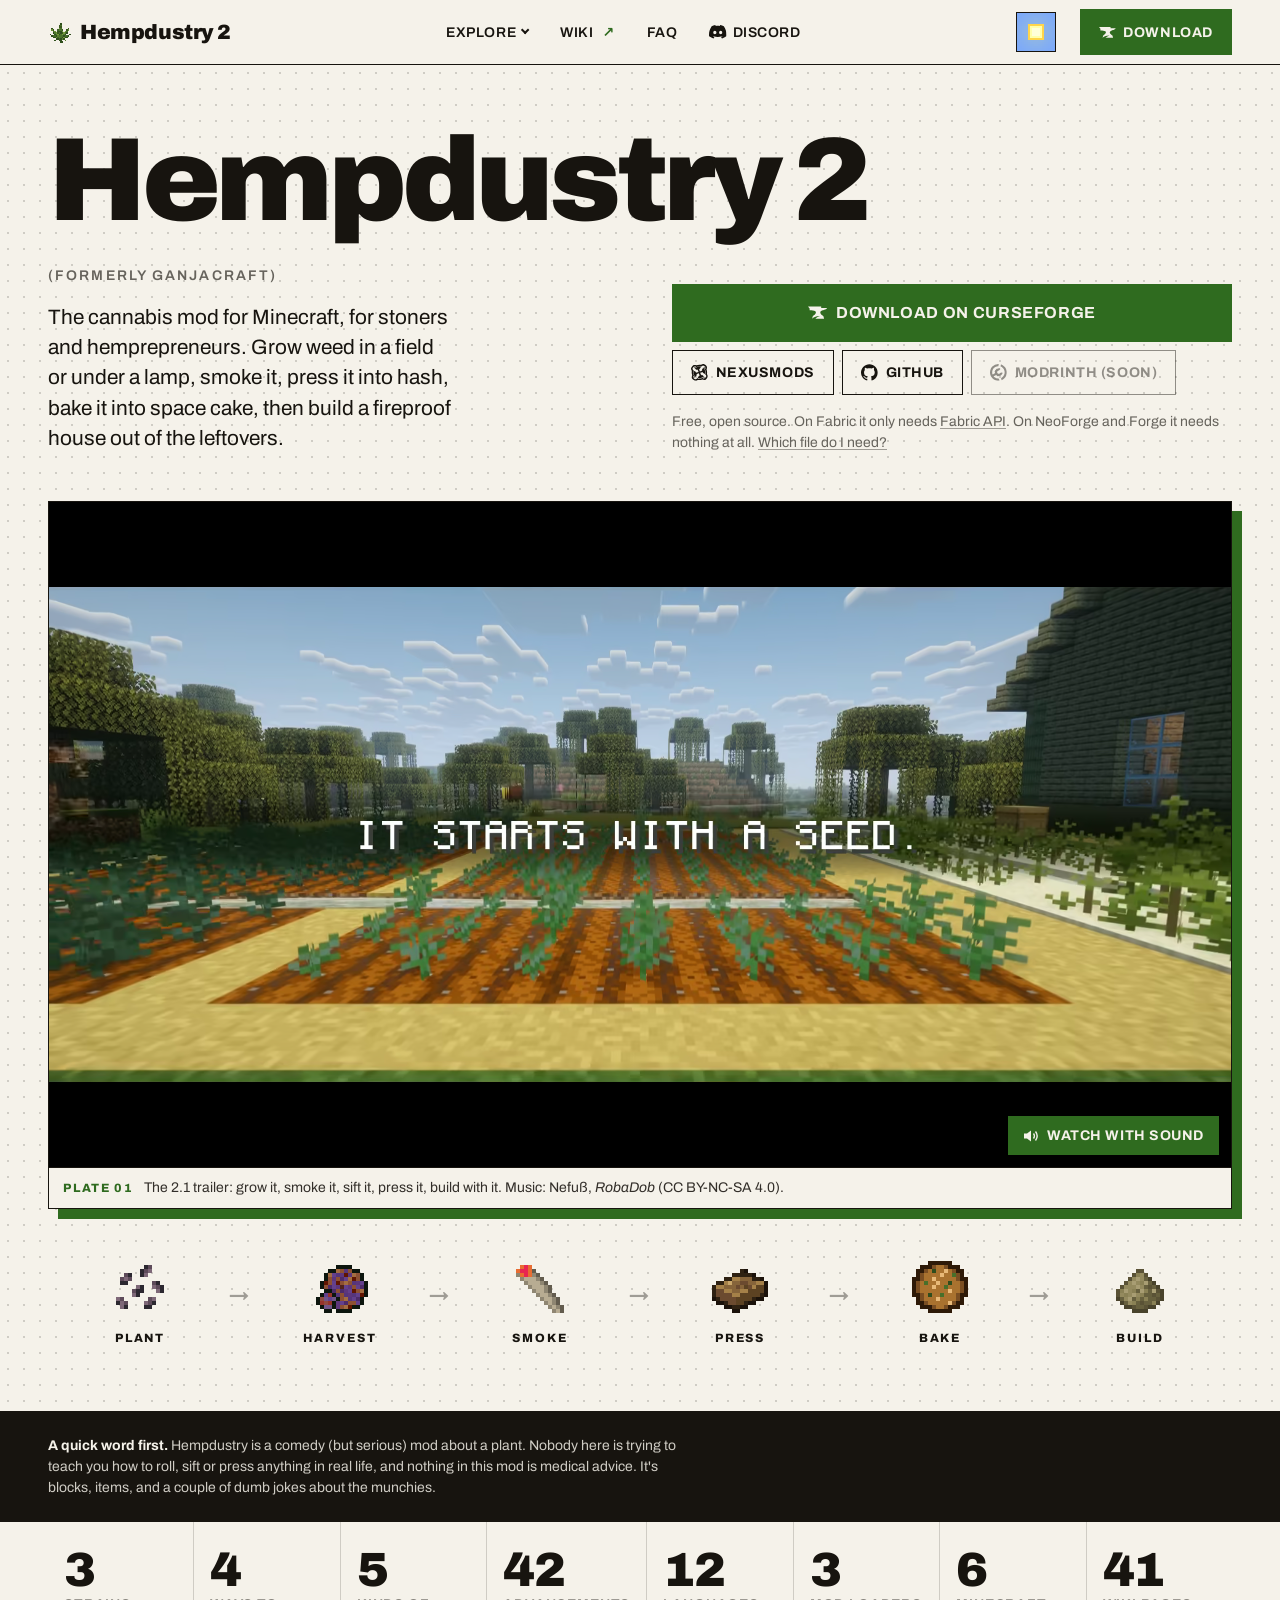
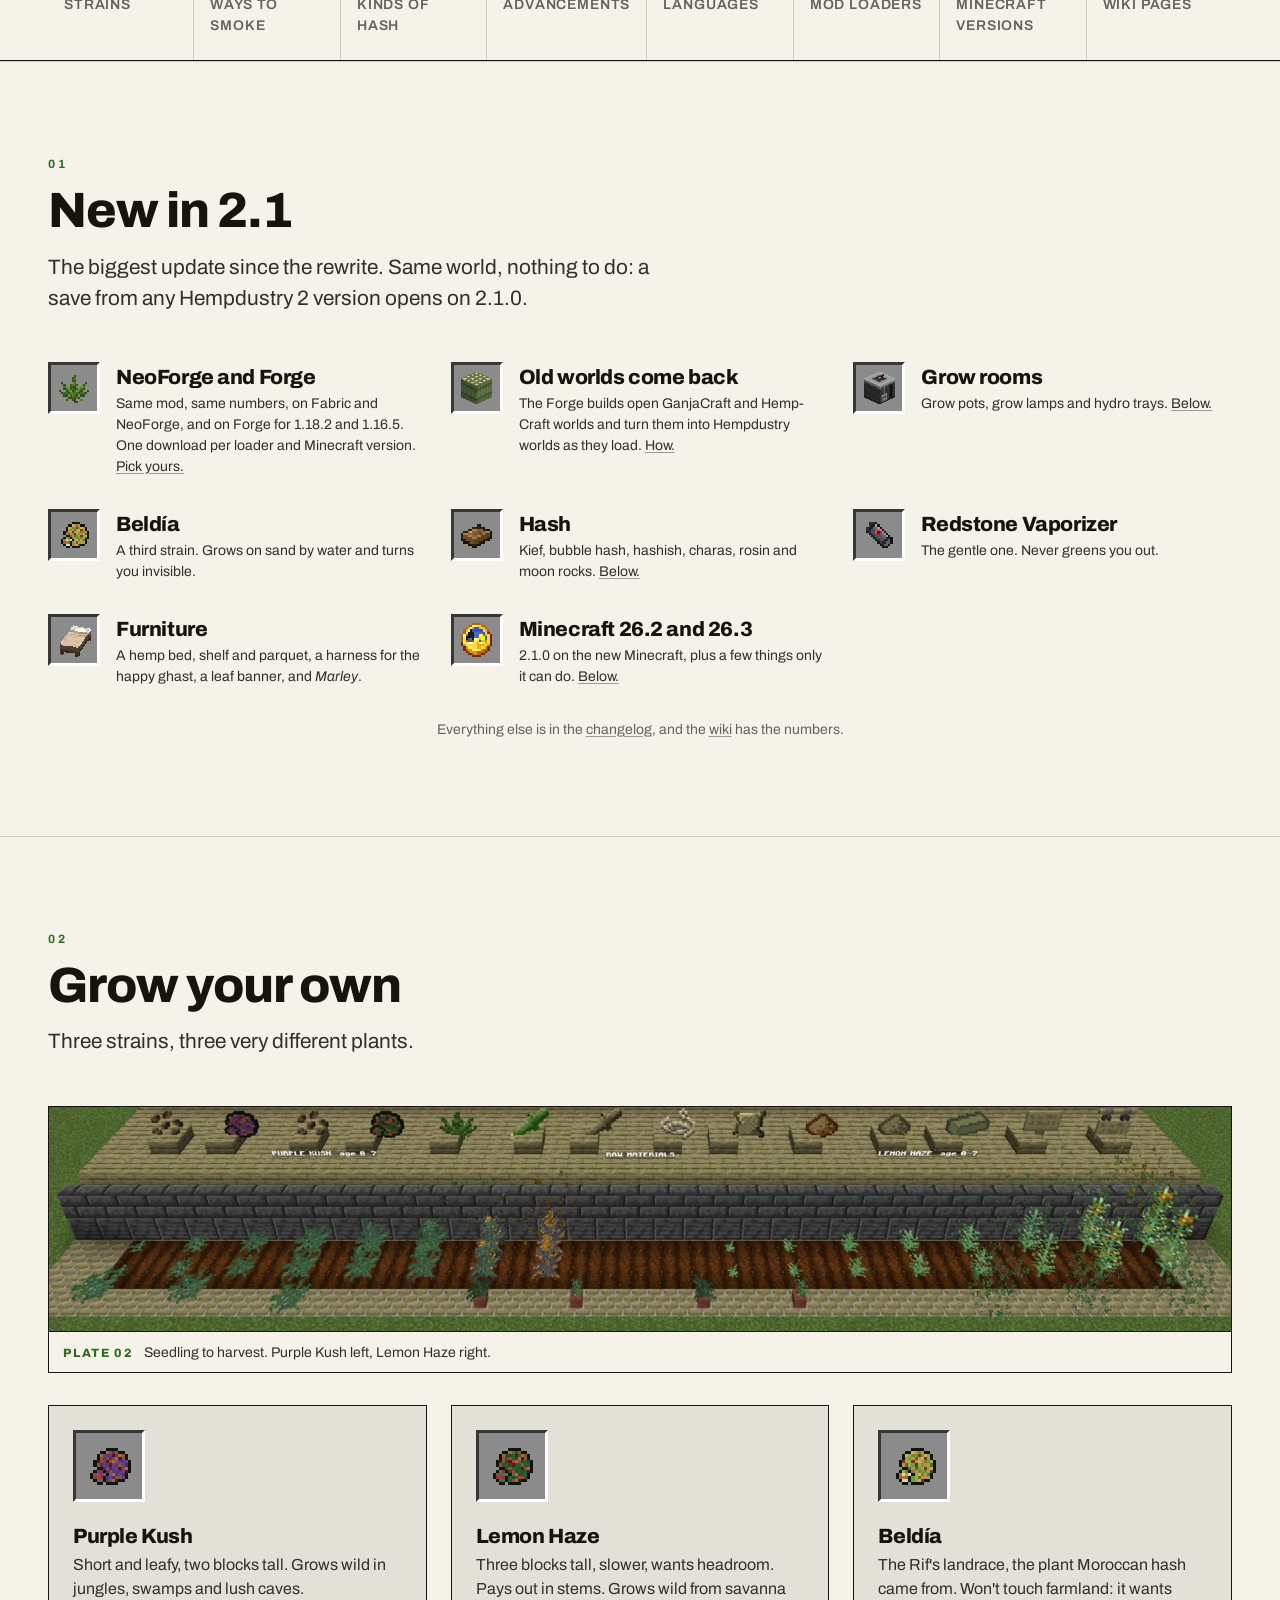
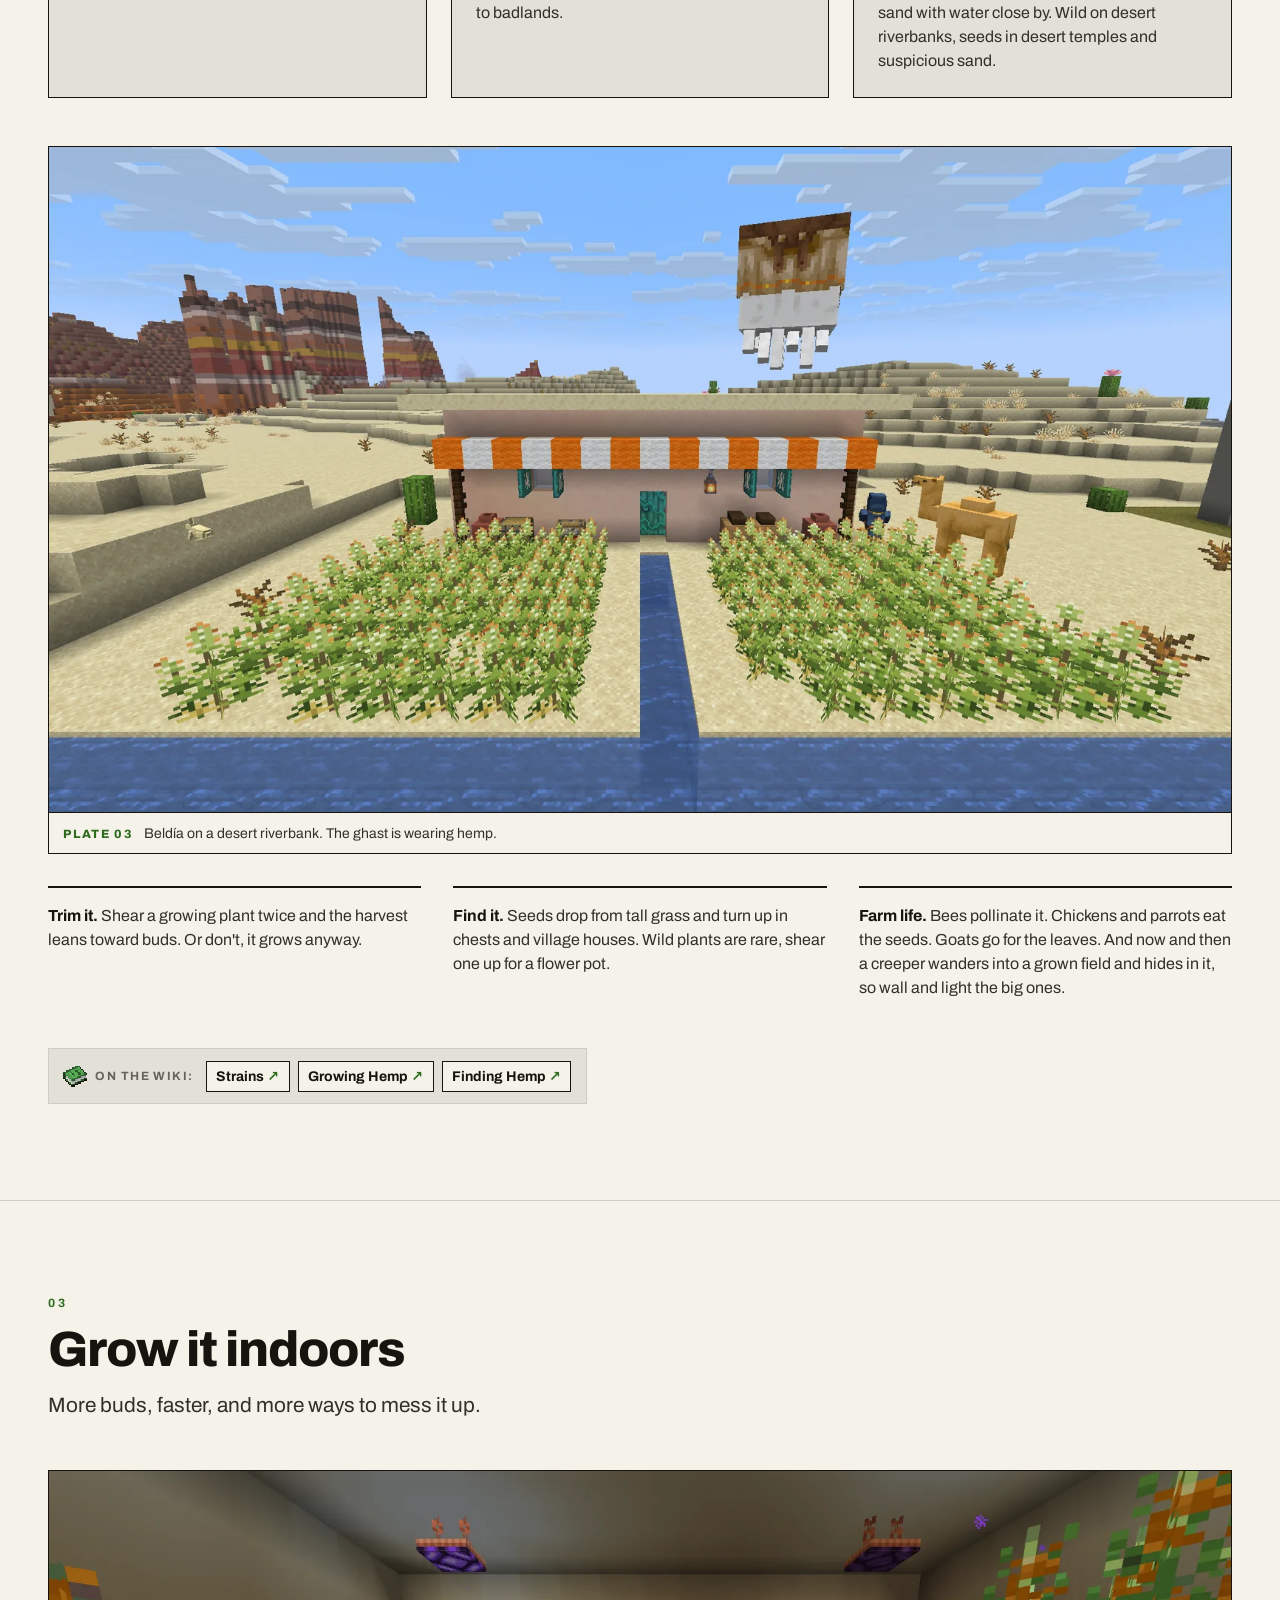
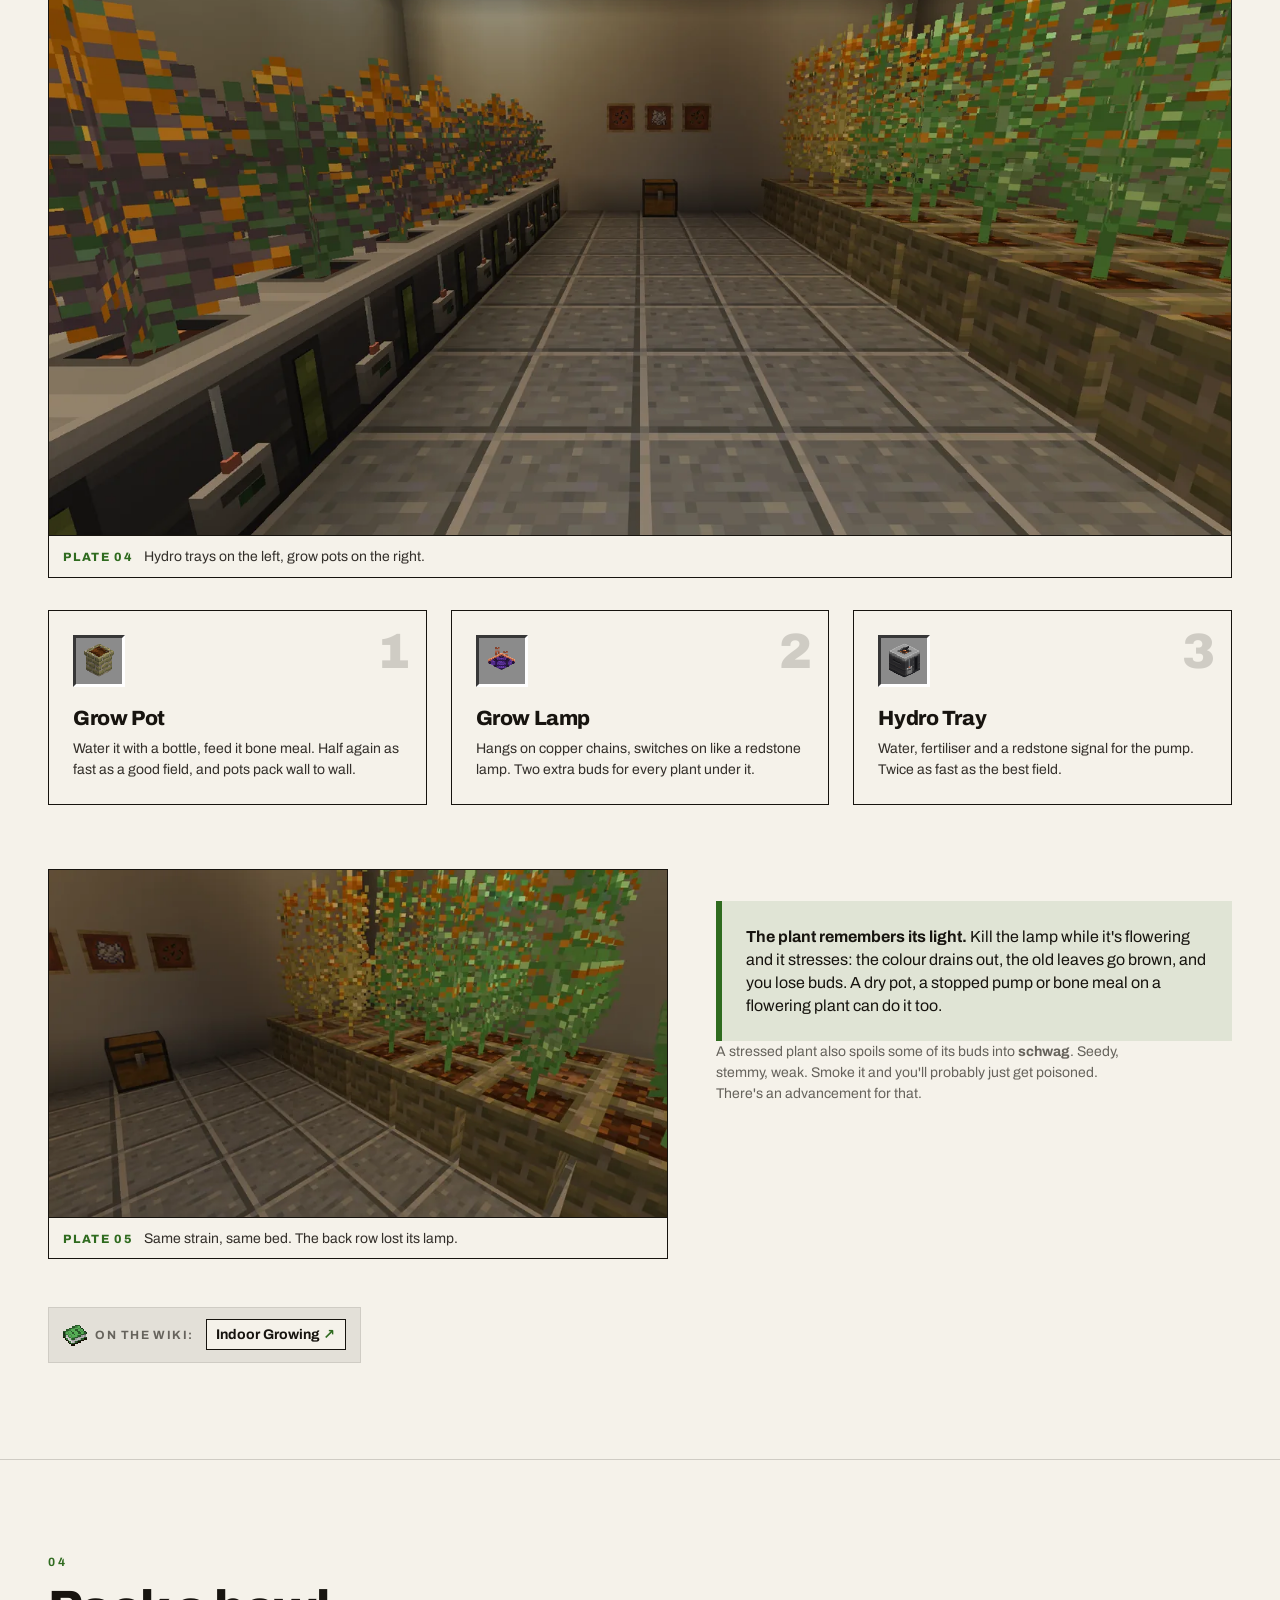
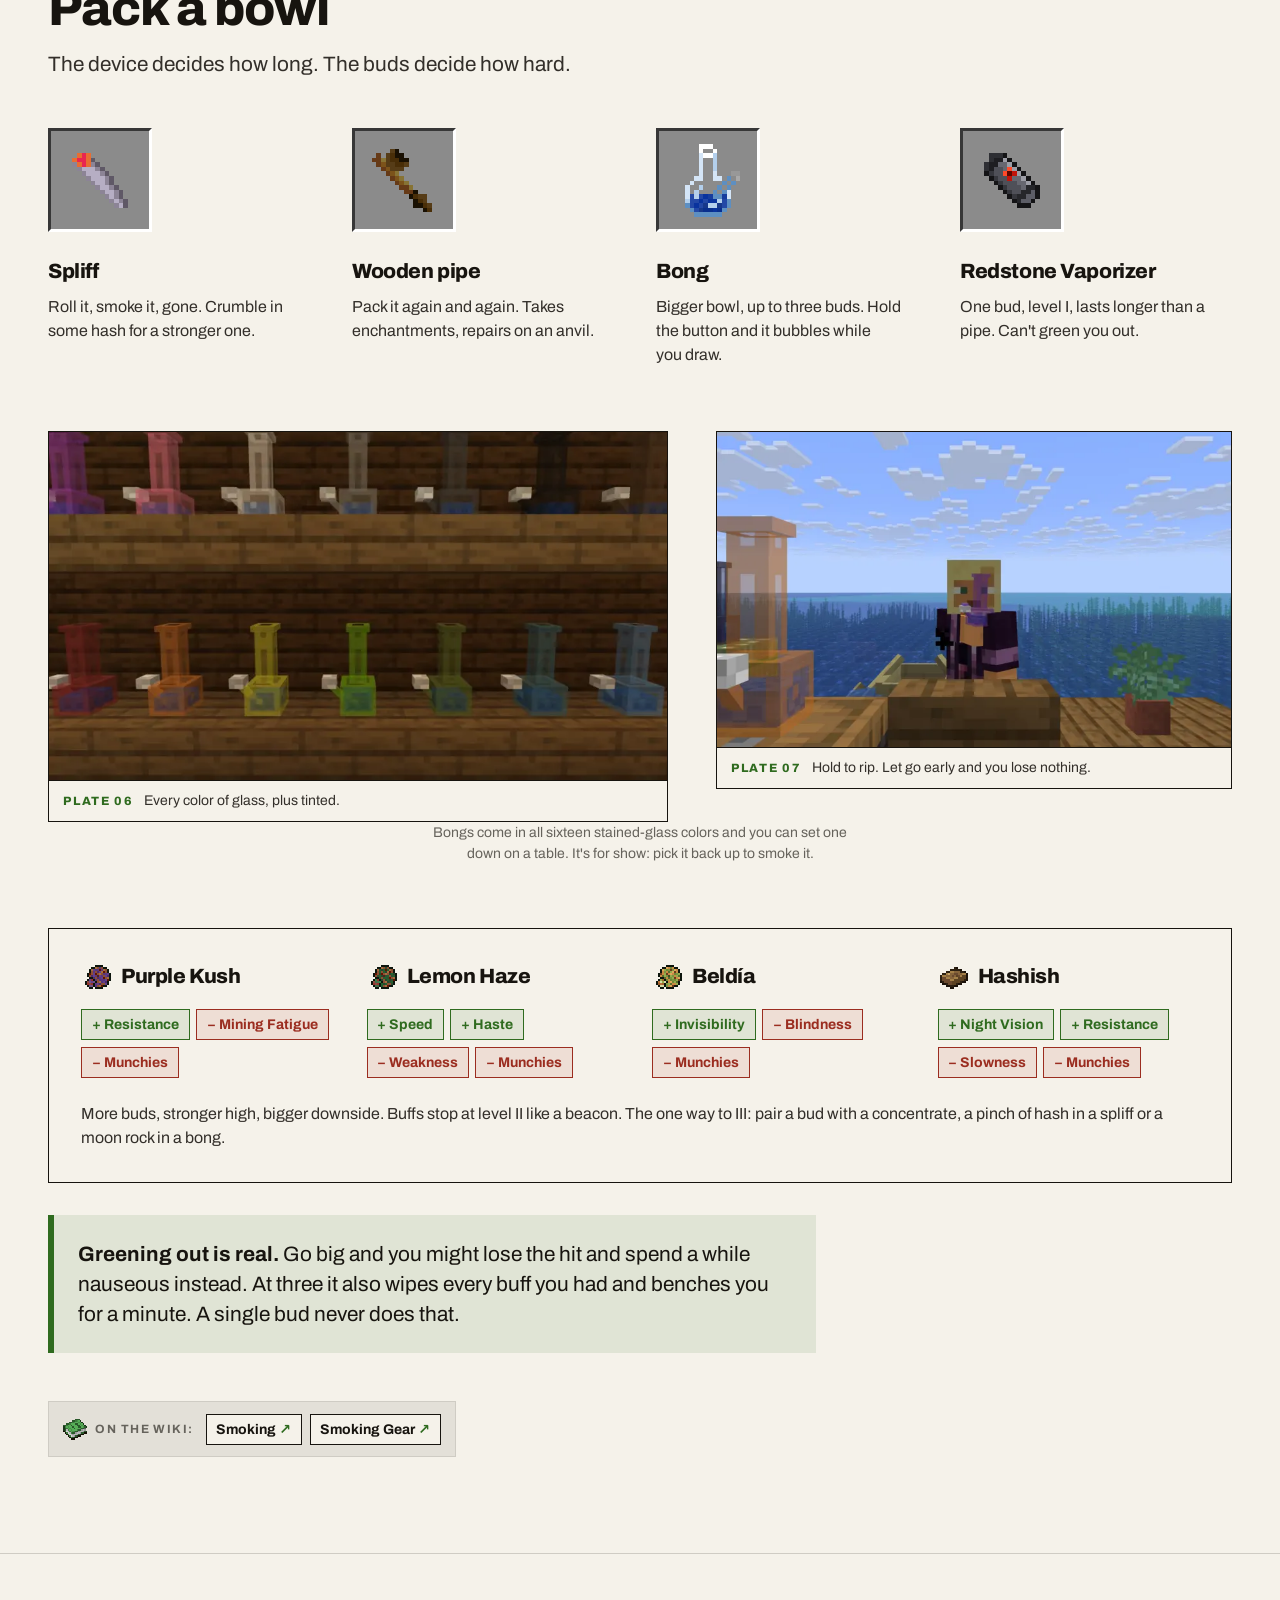
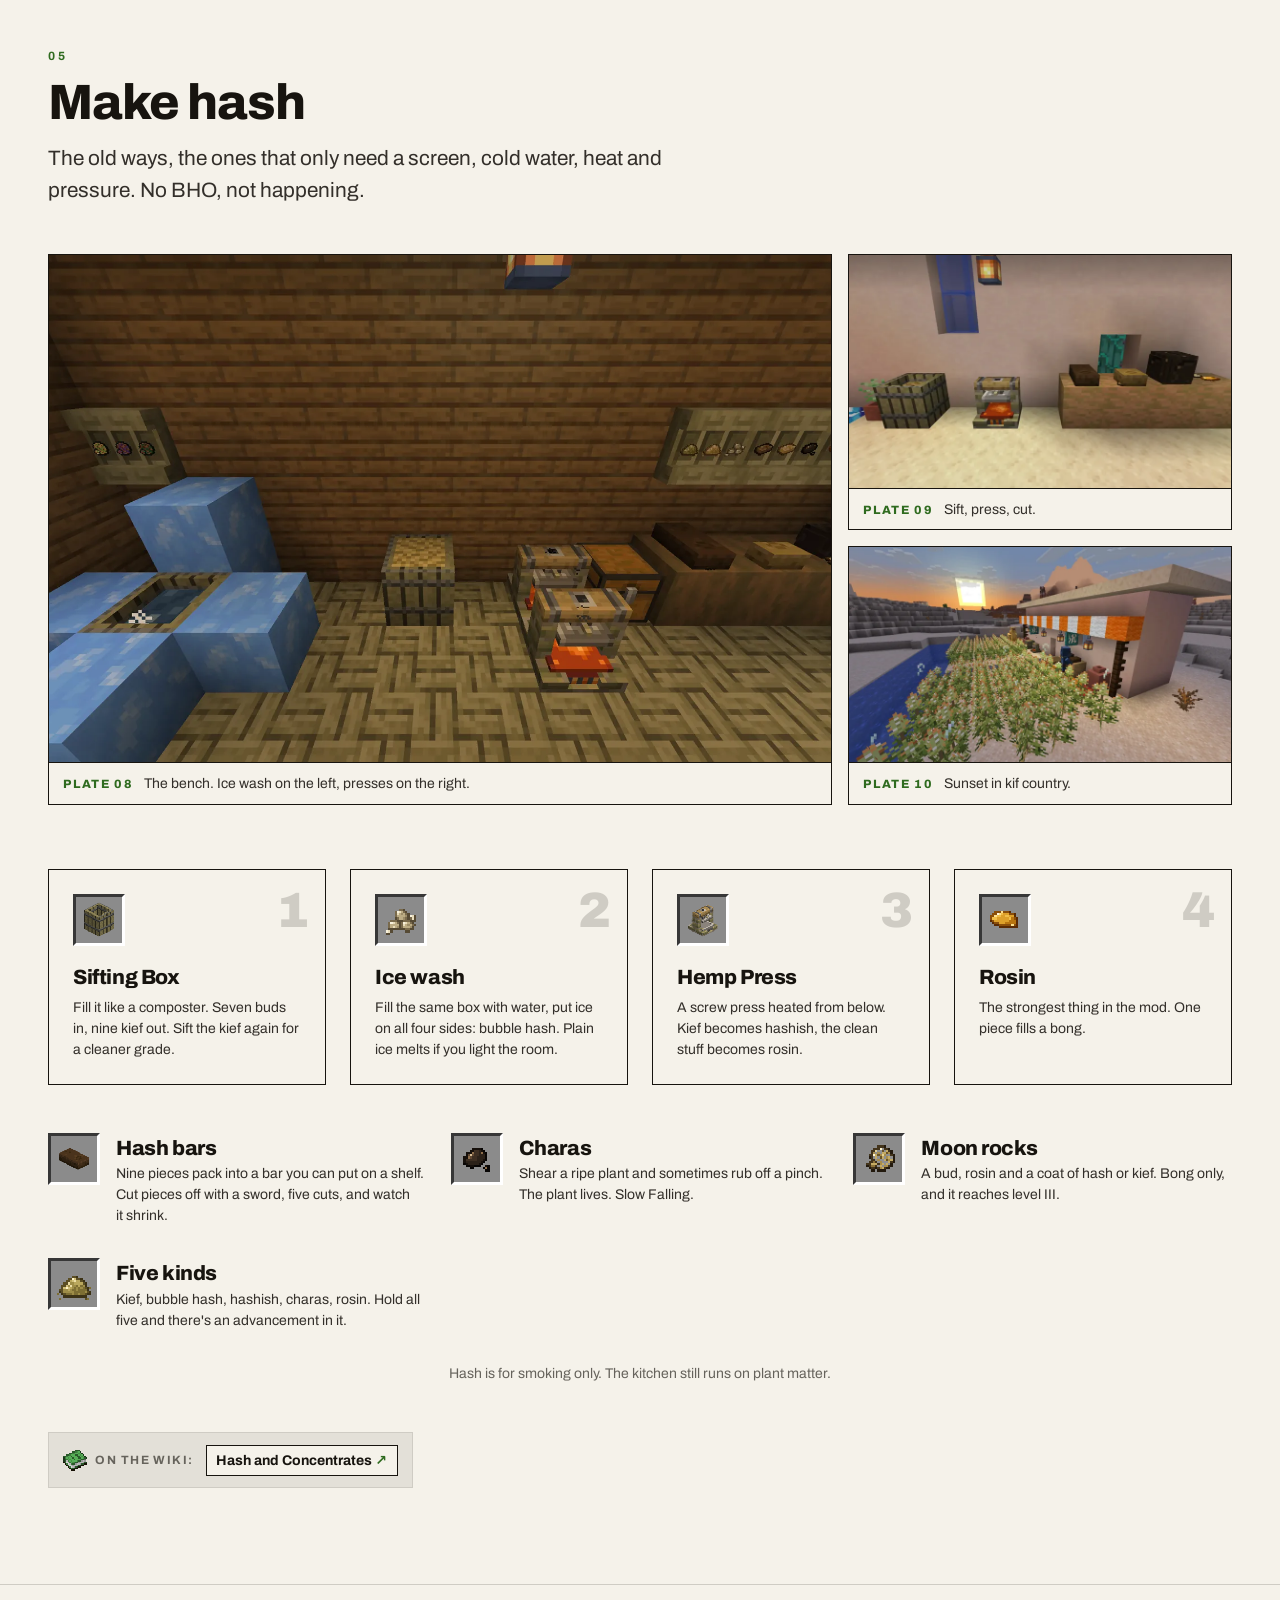
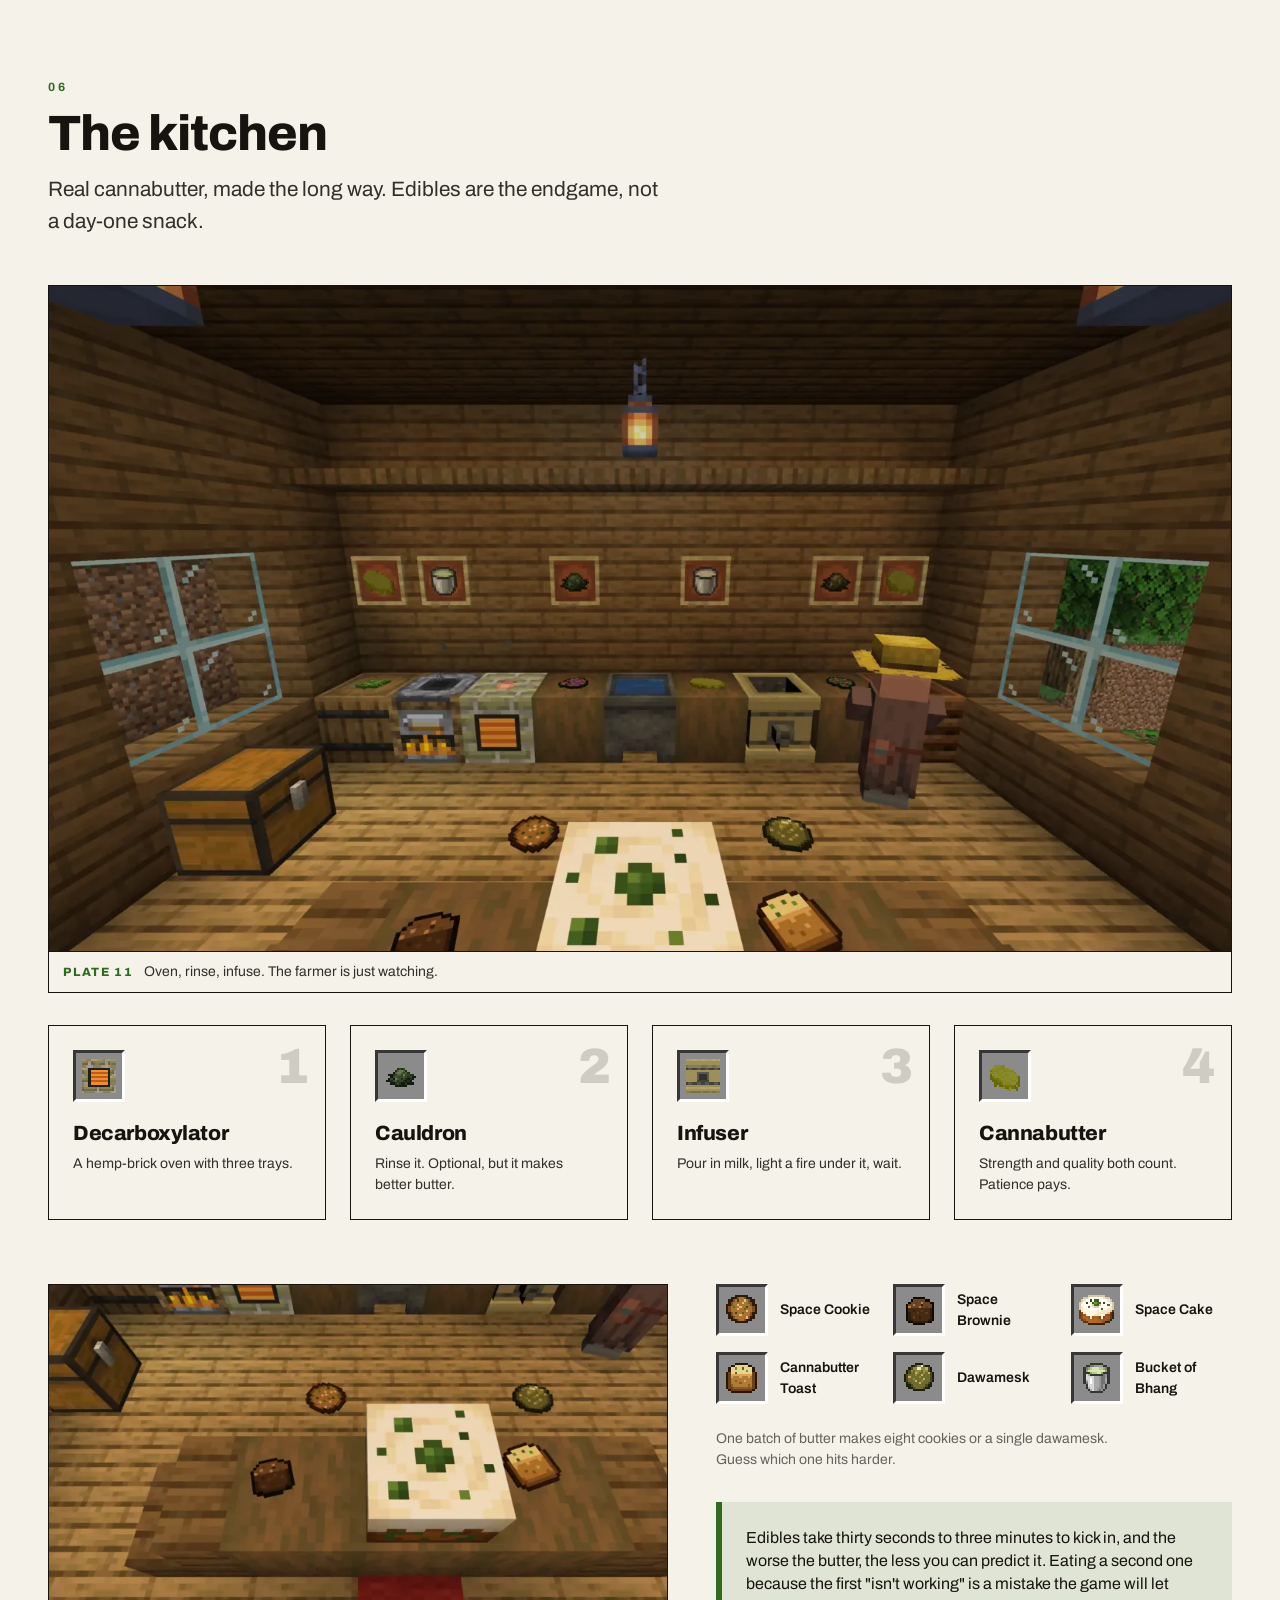
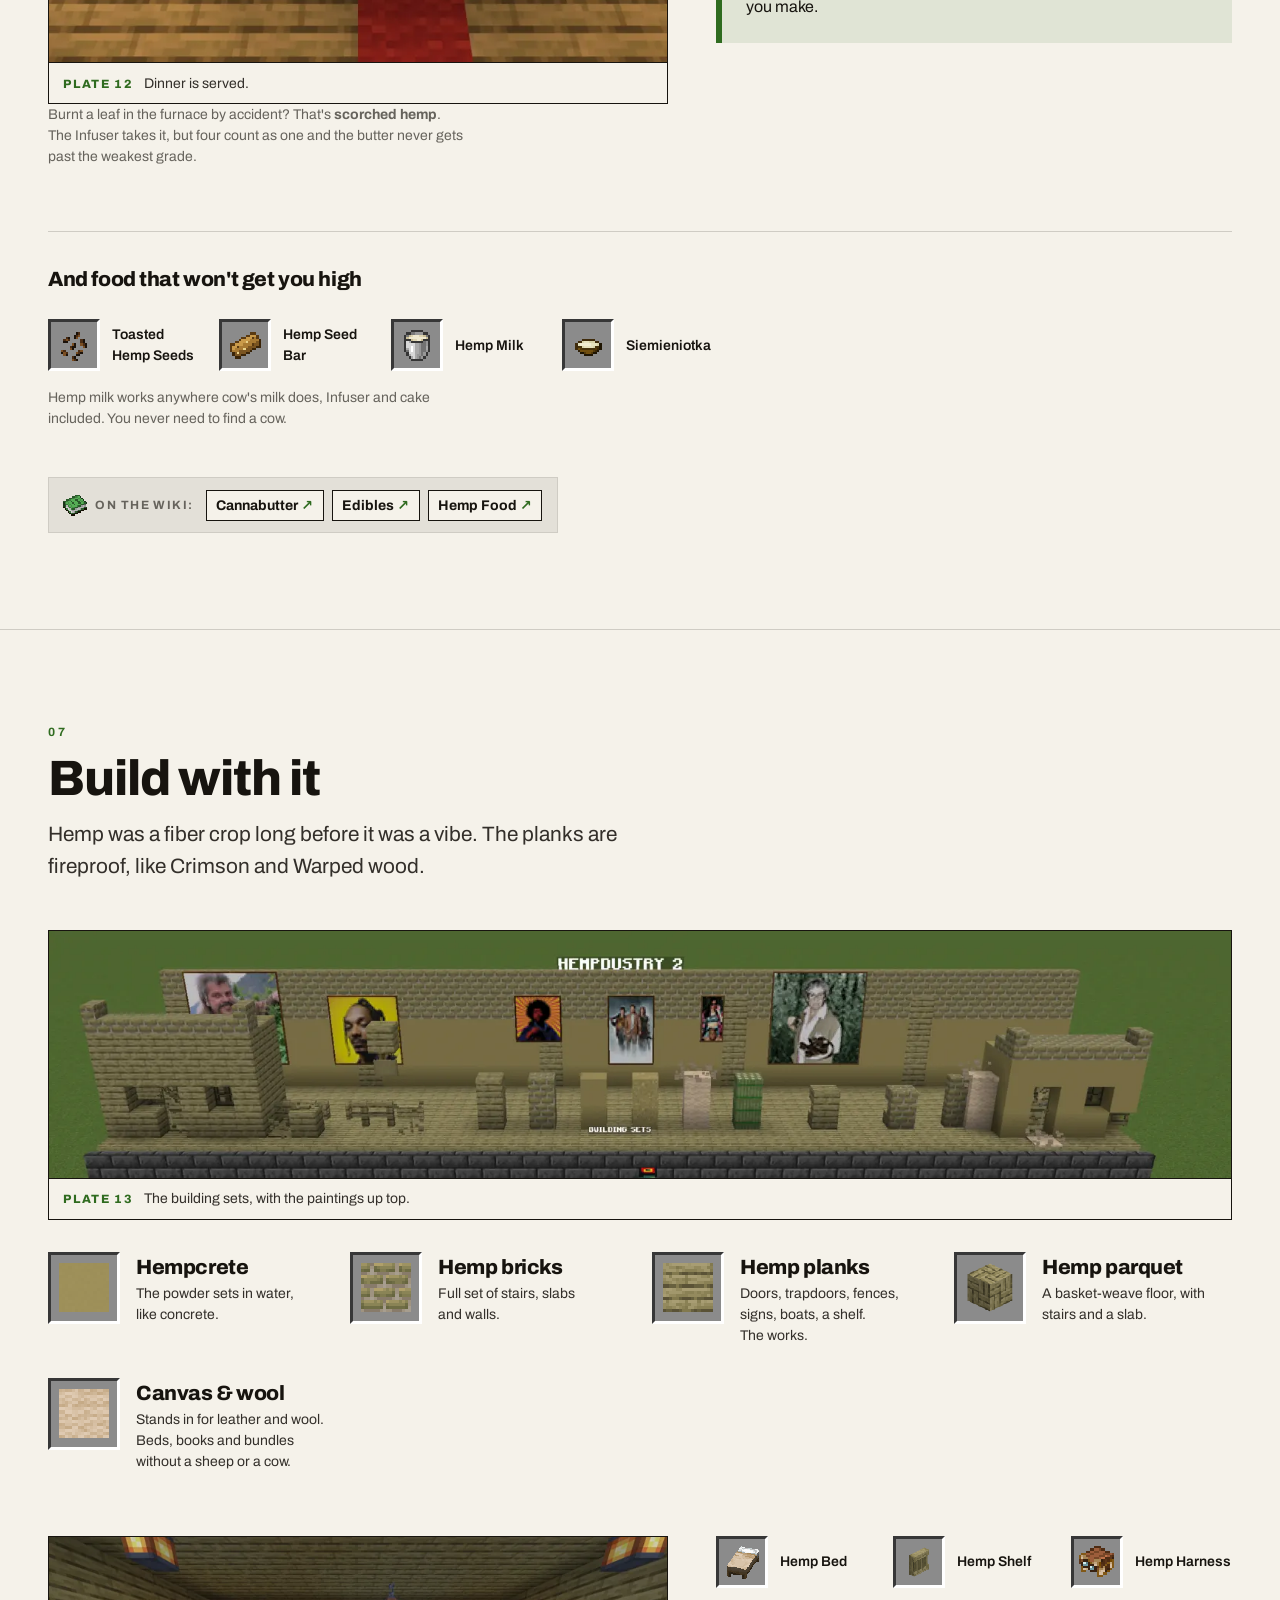
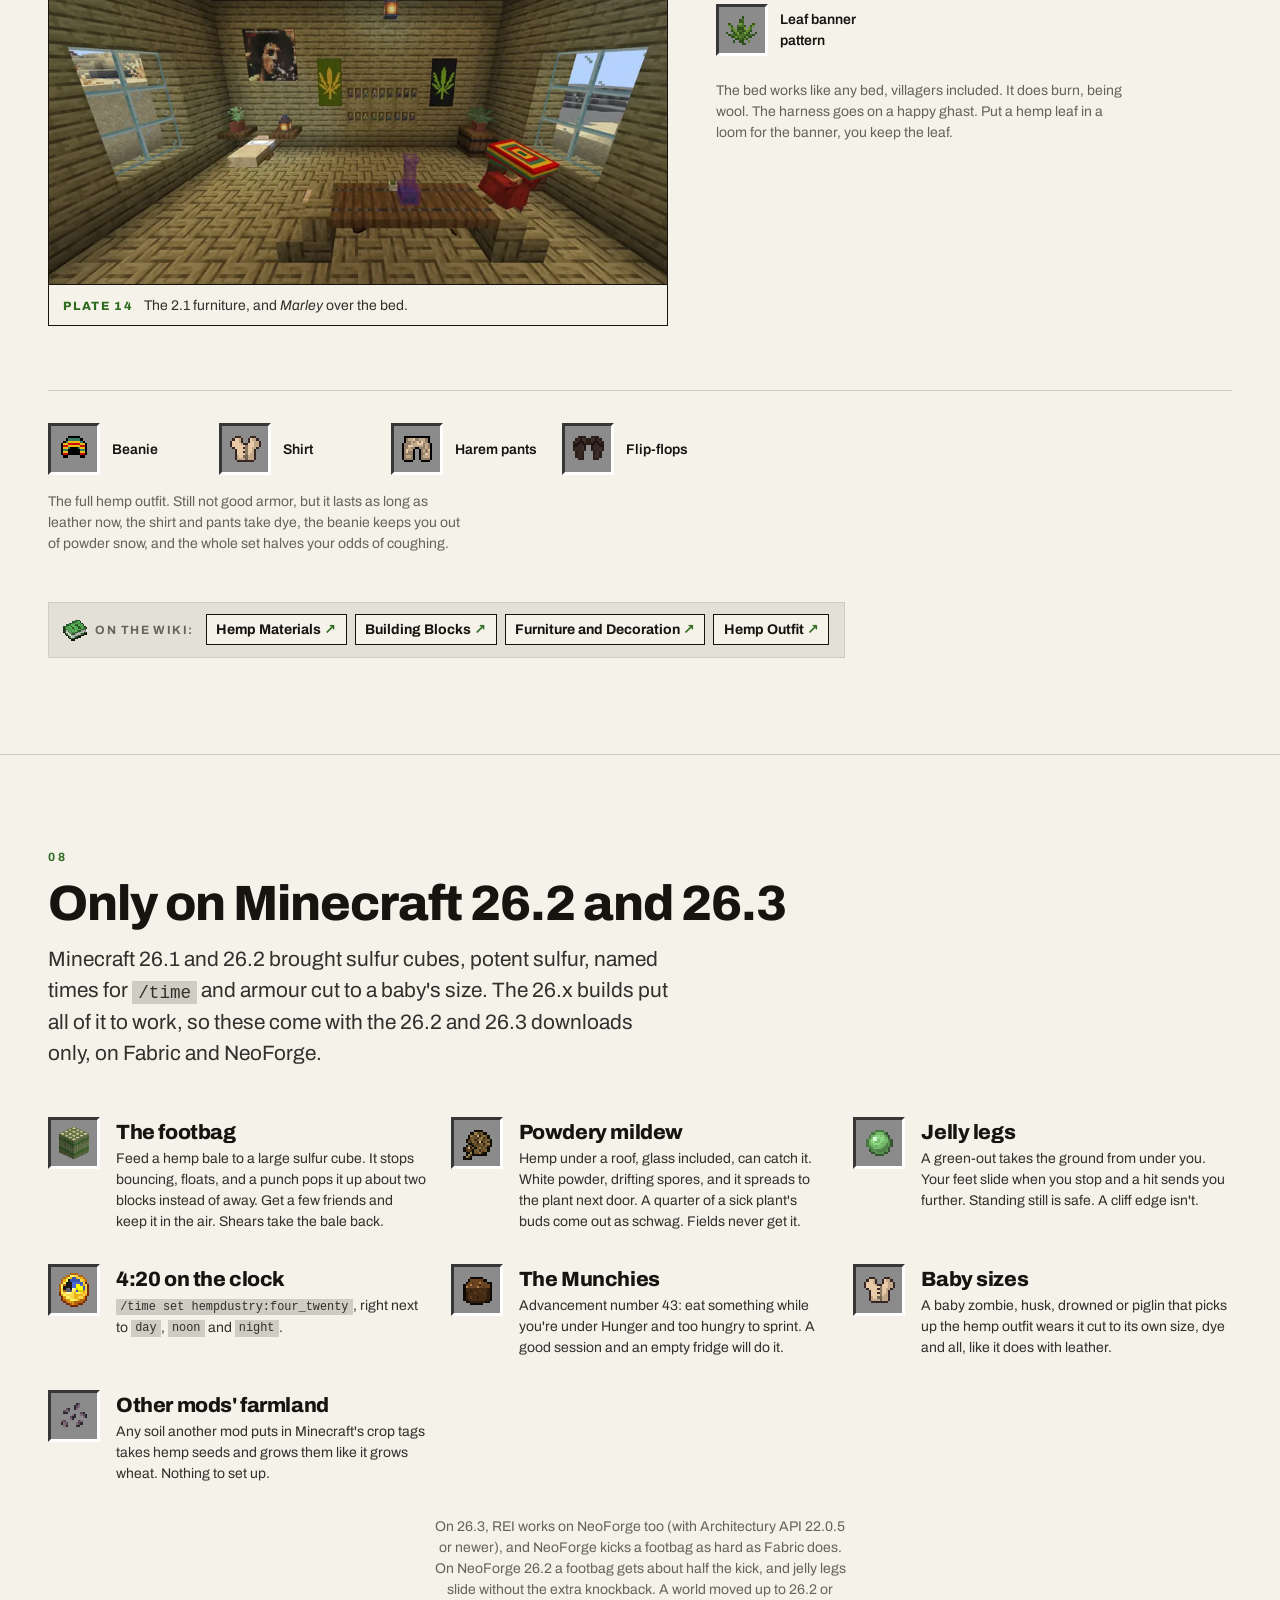
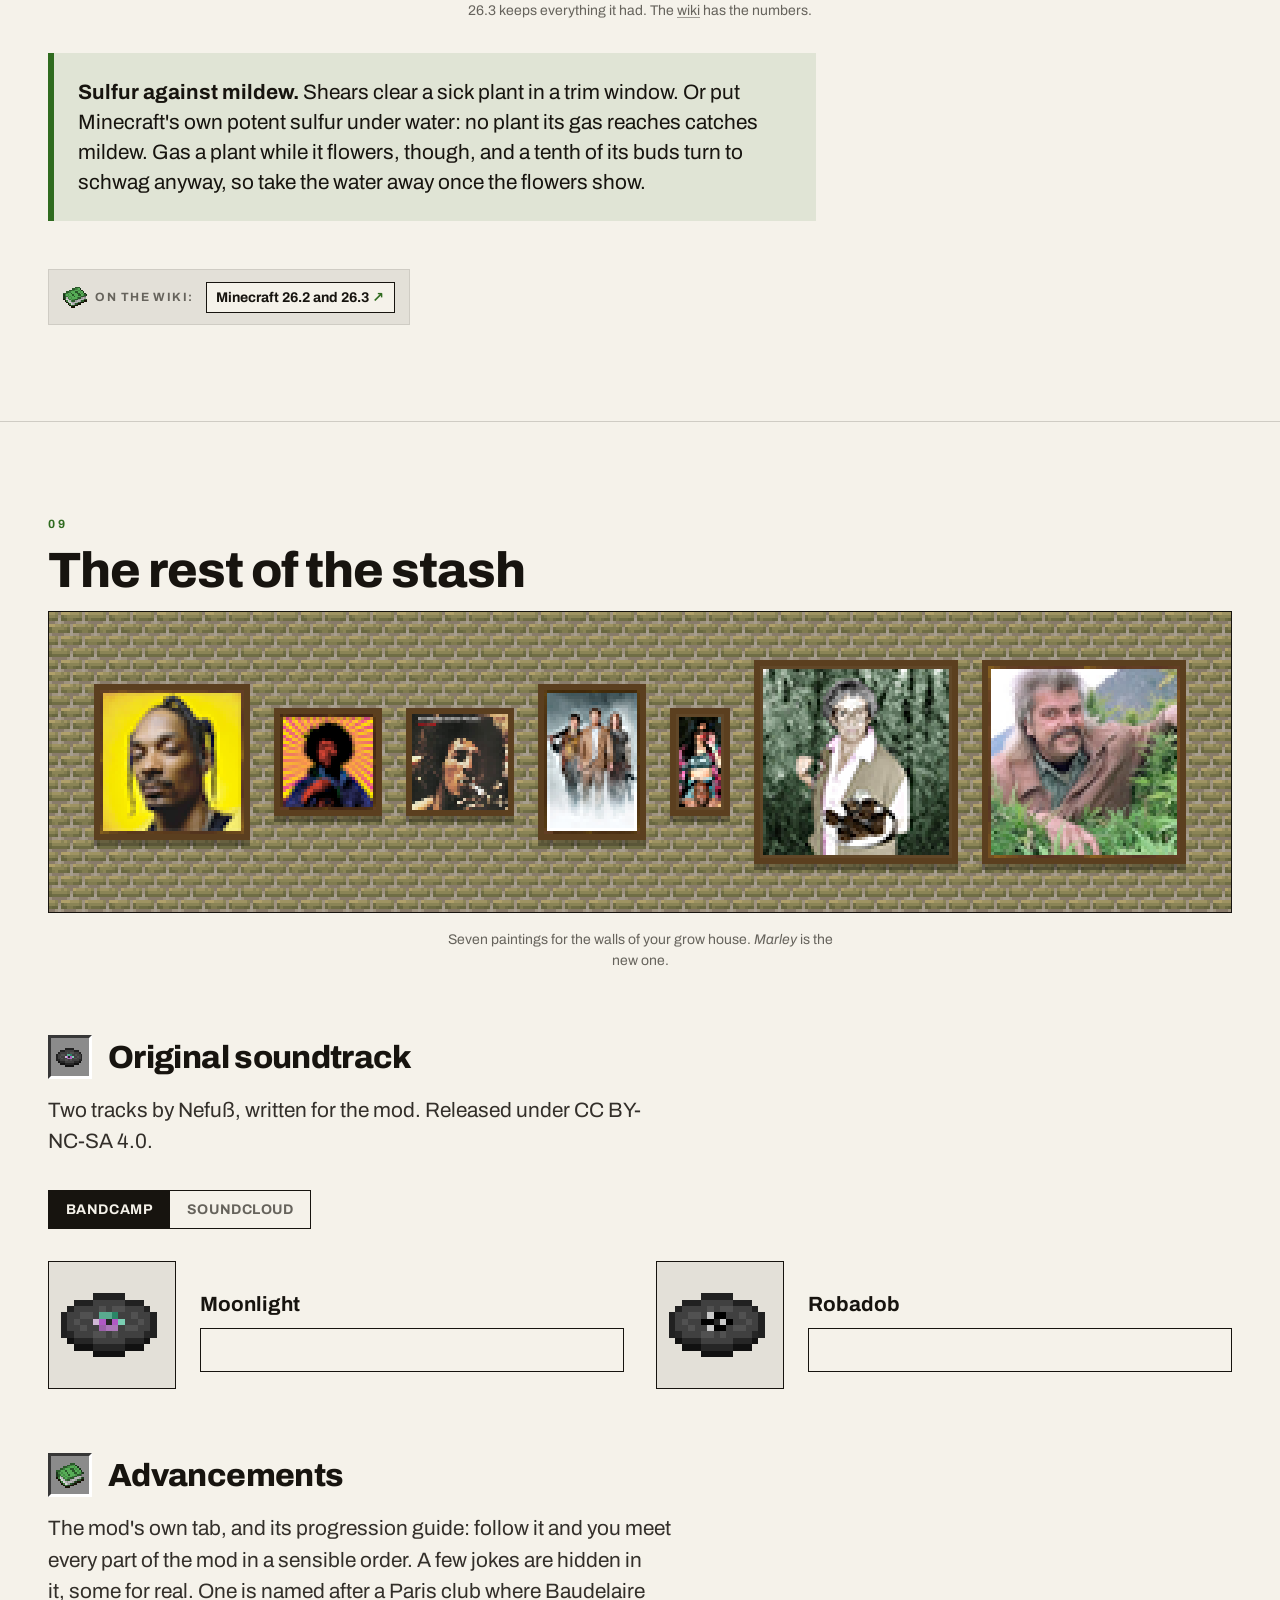
==== commit d8dc895b: "Point links at the renamed repository" ====
--- a/index.html
+++ b/index.html
@@ -54,7 +54,7 @@
   "sameAs": [
     "https://www.curseforge.com/minecraft/mc-mods/ganjacraft",
     "https://www.nexusmods.com/minecraft/mods/218",
-    "https://github.com/warlon-mhite/hempdustry-fabric"
+    "https://github.com/warlon-mhite/hempdustry-java"
   ]
 }
 </script>
@@ -110,7 +110,7 @@
             </ul>
           </details>
         </li>
-        <li><a href="https://github.com/warlon-mhite/hempdustry-fabric/wiki" target="_blank" rel="noopener noreferrer">Wiki<span class="ext" aria-hidden="true">&nbsp;&#8599;</span></a></li>
+        <li><a href="https://github.com/warlon-mhite/hempdustry-java/wiki" target="_blank" rel="noopener noreferrer">Wiki<span class="ext" aria-hidden="true">&nbsp;&#8599;</span></a></li>
         <li><a href="#faq">FAQ</a></li>
         <li><a href="https://discord.gg/2UBEb8PzD3" target="_blank" rel="noopener noreferrer" aria-label="Discord"><svg class="logo" aria-hidden="true"><use href="#logo-discord"></use></svg><span class="nav-label">Discord</span></a></li>
       </ul>
@@ -134,7 +134,7 @@
           <div class="hero-actions">
             <a class="button button-primary" href="https://www.curseforge.com/minecraft/mc-mods/ganjacraft" target="_blank" rel="noopener noreferrer"><svg class="logo" aria-hidden="true"><use href="#logo-curseforge"></use></svg>Download on CurseForge</a>
             <a class="button m-wide-only" href="https://www.nexusmods.com/minecraft/mods/218" target="_blank" rel="noopener noreferrer"><svg class="logo" aria-hidden="true"><use href="#logo-nexusmods"></use></svg>NexusMods</a>
-            <a class="button m-wide-only" href="https://github.com/warlon-mhite/hempdustry-fabric/releases/latest" target="_blank" rel="noopener noreferrer"><svg class="logo" aria-hidden="true"><use href="#logo-github"></use></svg>GitHub</a>
+            <a class="button m-wide-only" href="https://github.com/warlon-mhite/hempdustry-java/releases/latest" target="_blank" rel="noopener noreferrer"><svg class="logo" aria-hidden="true"><use href="#logo-github"></use></svg>GitHub</a>
             <span class="button button-disabled m-wide-only" aria-disabled="true"><svg class="logo" aria-hidden="true"><use href="#logo-modrinth"></use></svg>Modrinth (soon)</span>
           </div>
           <p class="hero-note">Free, open source. On Fabric it only needs <a href="https://modrinth.com/mod/fabric-api" target="_blank" rel="noopener noreferrer">Fabric API</a>. On NeoForge and Forge it needs nothing at all. <a href="#download">Which file do I need?</a></p>
@@ -199,7 +199,7 @@
         <li><span class="slot"><img src="assets/icons/hemp_bed.png" alt="" width="16" height="16"></span><h3>Furniture</h3><p>A hemp bed, shelf and parquet, a harness for the happy ghast, a leaf banner, and <i>Marley</i>.</p></li>
         <li><span class="slot"><img src="assets/icons/clock.png" alt="" width="16" height="16"></span><h3>Minecraft 26.2 and 26.3</h3><p>2.1.0 on the new Minecraft, plus a few things only it can do. <a href="#minecraft-26">Below.</a></p></li>
       </ul>
-      <p class="small center">Everything else is in the <a href="https://github.com/warlon-mhite/hempdustry-fabric/releases/tag/v2.1.0" target="_blank" rel="noopener noreferrer">changelog</a>, and the <a href="#wiki">wiki</a> has the numbers.</p>
+      <p class="small center">Everything else is in the <a href="https://github.com/warlon-mhite/hempdustry-java/releases/tag/v2.1.0" target="_blank" rel="noopener noreferrer">changelog</a>, and the <a href="#wiki">wiki</a> has the numbers.</p>
     </div>
   </section>
 
@@ -248,7 +248,7 @@
         <li><b>Farm life.</b> Bees pollinate it. Chickens and parrots eat the seeds. Goats go for the leaves. And now and then a creeper wanders into a grown field and hides in it, so wall and light the big ones.</li>
       </ul>
 
-      <p class="wiki-more"><img src="assets/icons/knowledge_book.png" alt="" width="16" height="16"><span>On the wiki:</span> <a href="https://github.com/warlon-mhite/hempdustry-fabric/wiki/Strains" target="_blank" rel="noopener noreferrer">Strains</a> <a href="https://github.com/warlon-mhite/hempdustry-fabric/wiki/Growing-Hemp" target="_blank" rel="noopener noreferrer">Growing Hemp</a> <a href="https://github.com/warlon-mhite/hempdustry-fabric/wiki/Finding-Hemp" target="_blank" rel="noopener noreferrer">Finding Hemp</a></p>
+      <p class="wiki-more"><img src="assets/icons/knowledge_book.png" alt="" width="16" height="16"><span>On the wiki:</span> <a href="https://github.com/warlon-mhite/hempdustry-java/wiki/Strains" target="_blank" rel="noopener noreferrer">Strains</a> <a href="https://github.com/warlon-mhite/hempdustry-java/wiki/Growing-Hemp" target="_blank" rel="noopener noreferrer">Growing Hemp</a> <a href="https://github.com/warlon-mhite/hempdustry-java/wiki/Finding-Hemp" target="_blank" rel="noopener noreferrer">Finding Hemp</a></p>
     </div>
   </section>
 
@@ -291,7 +291,7 @@
         </div>
       </div>
 
-      <p class="wiki-more"><img src="assets/icons/knowledge_book.png" alt="" width="16" height="16"><span>On the wiki:</span> <a href="https://github.com/warlon-mhite/hempdustry-fabric/wiki/Indoor-Growing" target="_blank" rel="noopener noreferrer">Indoor Growing</a></p>
+      <p class="wiki-more"><img src="assets/icons/knowledge_book.png" alt="" width="16" height="16"><span>On the wiki:</span> <a href="https://github.com/warlon-mhite/hempdustry-java/wiki/Indoor-Growing" target="_blank" rel="noopener noreferrer">Indoor Growing</a></p>
     </div>
   </section>
 
@@ -375,7 +375,7 @@
 
       <p class="callout"><b>Greening out is real.</b> Go big and you might lose the hit and spend a while nauseous instead. At three it also wipes every buff you had and benches you for a minute. A single bud never does that.</p>
 
-      <p class="wiki-more"><img src="assets/icons/knowledge_book.png" alt="" width="16" height="16"><span>On the wiki:</span> <a href="https://github.com/warlon-mhite/hempdustry-fabric/wiki/Smoking" target="_blank" rel="noopener noreferrer">Smoking</a> <a href="https://github.com/warlon-mhite/hempdustry-fabric/wiki/Smoking-Gear" target="_blank" rel="noopener noreferrer">Smoking Gear</a></p>
+      <p class="wiki-more"><img src="assets/icons/knowledge_book.png" alt="" width="16" height="16"><span>On the wiki:</span> <a href="https://github.com/warlon-mhite/hempdustry-java/wiki/Smoking" target="_blank" rel="noopener noreferrer">Smoking</a> <a href="https://github.com/warlon-mhite/hempdustry-java/wiki/Smoking-Gear" target="_blank" rel="noopener noreferrer">Smoking Gear</a></p>
     </div>
   </section>
 
@@ -430,7 +430,7 @@
       </ul>
       <p class="small center m-more">Hash is for smoking only. The kitchen still runs on plant matter.</p>
 
-      <p class="wiki-more"><img src="assets/icons/knowledge_book.png" alt="" width="16" height="16"><span>On the wiki:</span> <a href="https://github.com/warlon-mhite/hempdustry-fabric/wiki/Hash-and-Concentrates" target="_blank" rel="noopener noreferrer">Hash and Concentrates</a></p>
+      <p class="wiki-more"><img src="assets/icons/knowledge_book.png" alt="" width="16" height="16"><span>On the wiki:</span> <a href="https://github.com/warlon-mhite/hempdustry-java/wiki/Hash-and-Concentrates" target="_blank" rel="noopener noreferrer">Hash and Concentrates</a></p>
     </div>
   </section>
 
@@ -499,7 +499,7 @@
         <p class="small">Hemp milk works anywhere cow's milk does, Infuser and cake included. You never need to find a cow.</p>
       </div>
 
-      <p class="wiki-more"><img src="assets/icons/knowledge_book.png" alt="" width="16" height="16"><span>On the wiki:</span> <a href="https://github.com/warlon-mhite/hempdustry-fabric/wiki/Cannabutter" target="_blank" rel="noopener noreferrer">Cannabutter</a> <a href="https://github.com/warlon-mhite/hempdustry-fabric/wiki/Edibles" target="_blank" rel="noopener noreferrer">Edibles</a> <a href="https://github.com/warlon-mhite/hempdustry-fabric/wiki/Hemp-Food" target="_blank" rel="noopener noreferrer">Hemp Food</a></p>
+      <p class="wiki-more"><img src="assets/icons/knowledge_book.png" alt="" width="16" height="16"><span>On the wiki:</span> <a href="https://github.com/warlon-mhite/hempdustry-java/wiki/Cannabutter" target="_blank" rel="noopener noreferrer">Cannabutter</a> <a href="https://github.com/warlon-mhite/hempdustry-java/wiki/Edibles" target="_blank" rel="noopener noreferrer">Edibles</a> <a href="https://github.com/warlon-mhite/hempdustry-java/wiki/Hemp-Food" target="_blank" rel="noopener noreferrer">Hemp Food</a></p>
     </div>
   </section>
 
@@ -547,7 +547,7 @@
         <p class="small">The full hemp outfit. Still not good armor, but it lasts as long as leather now, the shirt and pants take dye, the beanie keeps you out of powder snow, and the whole set halves your odds of coughing.</p>
       </div>
 
-      <p class="wiki-more"><img src="assets/icons/knowledge_book.png" alt="" width="16" height="16"><span>On the wiki:</span> <a href="https://github.com/warlon-mhite/hempdustry-fabric/wiki/Hemp-Materials" target="_blank" rel="noopener noreferrer">Hemp Materials</a> <a href="https://github.com/warlon-mhite/hempdustry-fabric/wiki/Building-Blocks" target="_blank" rel="noopener noreferrer">Building Blocks</a> <a href="https://github.com/warlon-mhite/hempdustry-fabric/wiki/Furniture-and-Decoration" target="_blank" rel="noopener noreferrer">Furniture and Decoration</a> <a href="https://github.com/warlon-mhite/hempdustry-fabric/wiki/Hemp-Outfit" target="_blank" rel="noopener noreferrer">Hemp Outfit</a></p>
+      <p class="wiki-more"><img src="assets/icons/knowledge_book.png" alt="" width="16" height="16"><span>On the wiki:</span> <a href="https://github.com/warlon-mhite/hempdustry-java/wiki/Hemp-Materials" target="_blank" rel="noopener noreferrer">Hemp Materials</a> <a href="https://github.com/warlon-mhite/hempdustry-java/wiki/Building-Blocks" target="_blank" rel="noopener noreferrer">Building Blocks</a> <a href="https://github.com/warlon-mhite/hempdustry-java/wiki/Furniture-and-Decoration" target="_blank" rel="noopener noreferrer">Furniture and Decoration</a> <a href="https://github.com/warlon-mhite/hempdustry-java/wiki/Hemp-Outfit" target="_blank" rel="noopener noreferrer">Hemp Outfit</a></p>
     </div>
   </section>
 
@@ -566,11 +566,11 @@
         <li><span class="slot"><img src="assets/icons/indica_seeds.png" alt="" width="16" height="16"></span><h3>Other mods' farmland</h3><p>Any soil another mod puts in Minecraft's crop tags takes hemp seeds and grows them like it grows wheat. Nothing to set up.</p></li>
       </ul>
 
-      <p class="small center m-more">On 26.3, REI works on NeoForge too (with Architectury API 22.0.5 or newer), and NeoForge kicks a footbag as hard as Fabric does. On NeoForge 26.2 a footbag gets about half the kick, and jelly legs slide without the extra knockback. A world moved up to 26.2 or 26.3 keeps everything it had. The <a href="https://github.com/warlon-mhite/hempdustry-fabric/wiki/Minecraft-26.x" target="_blank" rel="noopener noreferrer">wiki</a> has the numbers.</p>
+      <p class="small center m-more">On 26.3, REI works on NeoForge too (with Architectury API 22.0.5 or newer), and NeoForge kicks a footbag as hard as Fabric does. On NeoForge 26.2 a footbag gets about half the kick, and jelly legs slide without the extra knockback. A world moved up to 26.2 or 26.3 keeps everything it had. The <a href="https://github.com/warlon-mhite/hempdustry-java/wiki/Minecraft-26.x" target="_blank" rel="noopener noreferrer">wiki</a> has the numbers.</p>
 
       <p class="callout m-more"><b>Sulfur against mildew.</b> Shears clear a sick plant in a trim window. Or put Minecraft's own potent sulfur under water: no plant its gas reaches catches mildew. Gas a plant while it flowers, though, and a tenth of its buds turn to schwag anyway, so take the water away once the flowers show.</p>
 
-      <p class="wiki-more"><img src="assets/icons/knowledge_book.png" alt="" width="16" height="16"><span>On the wiki:</span> <a href="https://github.com/warlon-mhite/hempdustry-fabric/wiki/Minecraft-26.x" target="_blank" rel="noopener noreferrer">Minecraft 26.2 and 26.3</a></p>
+      <p class="wiki-more"><img src="assets/icons/knowledge_book.png" alt="" width="16" height="16"><span>On the wiki:</span> <a href="https://github.com/warlon-mhite/hempdustry-java/wiki/Minecraft-26.x" target="_blank" rel="noopener noreferrer">Minecraft 26.2 and 26.3</a></p>
     </div>
   </section>
 
@@ -669,7 +669,7 @@
             <p class="adv-card-path small"></p>
             <div class="adv-card-actions">
               <button class="adv-tick" type="button" data-adv-tick aria-pressed="false"><img src="assets/advancements/task_frame_obtained.png" alt="" width="26" height="26"><span>Mark as earned</span></button>
-              <a class="adv-card-wiki" href="https://github.com/warlon-mhite/hempdustry-fabric/wiki/Advancements" target="_blank" rel="noopener noreferrer">On the wiki</a>
+              <a class="adv-card-wiki" href="https://github.com/warlon-mhite/hempdustry-java/wiki/Advancements" target="_blank" rel="noopener noreferrer">On the wiki</a>
             </div>
             <div class="adv-card-foot">
               <p class="adv-progress small"><span class="adv-progress-bar" aria-hidden="true"></span>Ticked: <b data-adv-progress>0 of 43</b> <button class="adv-link" type="button" data-adv-reset hidden>Clear</button></p>
@@ -678,7 +678,7 @@
           </aside>
         </div>
         <p class="adv-note small">43 advancements on Minecraft 26.2 and 26.3, 42 on the others: <i>The Munchies</i> needs the new Minecraft. Ticks stay in this browser only.</p>
-        <p class="small" data-adv-fallback>42 advancements (43 on Minecraft 26.2 and 26.3), from <i>High Hopes</i> to <i>Around the World in 80 Grams</i>. The whole tree, with a tip for each, is on the wiki's <a href="https://github.com/warlon-mhite/hempdustry-fabric/wiki/Advancements" target="_blank" rel="noopener noreferrer">Advancements</a> page.</p>
+        <p class="small" data-adv-fallback>42 advancements (43 on Minecraft 26.2 and 26.3), from <i>High Hopes</i> to <i>Around the World in 80 Grams</i>. The whole tree, with a tip for each, is on the wiki's <a href="https://github.com/warlon-mhite/hempdustry-java/wiki/Advancements" target="_blank" rel="noopener noreferrer">Advancements</a> page.</p>
       </div>
 
       <div id="languages" class="stash-part languages m-fold">
@@ -703,11 +703,11 @@
               <li><span lang="ru">Русский (Россия)</span> <small>by MargoxaTheGamer</small></li>
             </ul>
           </div>
-          <figcaption>The regional variants were adapted with an LLM and no native speaker has read them yet. The Russian translation hasn't caught up with 2.1, so the new stuff shows in English there. Speak one of these and spot a word nobody would say? <a href="https://github.com/warlon-mhite/hempdustry-fabric/wiki/Translating" target="_blank" rel="noopener noreferrer">Translating</a> on the wiki says how to check, fix or finish one, and the <a href="https://discord.gg/2UBEb8PzD3" target="_blank" rel="noopener noreferrer">Discord</a> is there for questions.</figcaption>
+          <figcaption>The regional variants were adapted with an LLM and no native speaker has read them yet. The Russian translation hasn't caught up with 2.1, so the new stuff shows in English there. Speak one of these and spot a word nobody would say? <a href="https://github.com/warlon-mhite/hempdustry-java/wiki/Translating" target="_blank" rel="noopener noreferrer">Translating</a> on the wiki says how to check, fix or finish one, and the <a href="https://discord.gg/2UBEb8PzD3" target="_blank" rel="noopener noreferrer">Discord</a> is there for questions.</figcaption>
         </figure>
       </div>
 
-      <p class="wiki-more"><img src="assets/icons/knowledge_book.png" alt="" width="16" height="16"><span>On the wiki:</span> <a href="https://github.com/warlon-mhite/hempdustry-fabric/wiki/Advancements" target="_blank" rel="noopener noreferrer">Advancements</a> <a href="https://github.com/warlon-mhite/hempdustry-fabric/wiki/Items-and-Blocks" target="_blank" rel="noopener noreferrer">Items and Blocks</a> <a href="https://github.com/warlon-mhite/hempdustry-fabric/wiki/Translating" target="_blank" rel="noopener noreferrer">Translating</a></p>
+      <p class="wiki-more"><img src="assets/icons/knowledge_book.png" alt="" width="16" height="16"><span>On the wiki:</span> <a href="https://github.com/warlon-mhite/hempdustry-java/wiki/Advancements" target="_blank" rel="noopener noreferrer">Advancements</a> <a href="https://github.com/warlon-mhite/hempdustry-java/wiki/Items-and-Blocks" target="_blank" rel="noopener noreferrer">Items and Blocks</a> <a href="https://github.com/warlon-mhite/hempdustry-java/wiki/Translating" target="_blank" rel="noopener noreferrer">Translating</a></p>
     </div>
   </section>
 
@@ -748,13 +748,13 @@
             <li class="chip">Mildew (26.x)</li>
             <li class="chip">Update notice (client)</li>
           </ul>
-          <p class="small">Ready-made presets (hemp only, no green-outs, fast farming, no loot) are on the <a href="https://github.com/warlon-mhite/hempdustry-fabric/wiki/Server-Guide#presets" target="_blank" rel="noopener noreferrer">Server Guide</a>.</p>
+          <p class="small">Ready-made presets (hemp only, no green-outs, fast farming, no loot) are on the <a href="https://github.com/warlon-mhite/hempdustry-java/wiki/Server-Guide#presets" target="_blank" rel="noopener noreferrer">Server Guide</a>.</p>
         </div>
       </div>
 
       <div class="cfg m-fold" id="config-builder" data-cfg-tool hidden>
         <h3 class="cfg-title">Build your config file</h3>
-        <p class="small cfg-intro">Every key in <code>config/hempdustry.json</code>, the same on every loader and version. Change what you need: the file keeps only that, and the mod fills in the rest at its defaults. Every key is explained on the <a href="https://github.com/warlon-mhite/hempdustry-fabric/wiki/Configuration" target="_blank" rel="noopener noreferrer">Configuration</a> page.</p>
+        <p class="small cfg-intro">Every key in <code>config/hempdustry.json</code>, the same on every loader and version. Change what you need: the file keeps only that, and the mod fills in the rest at its defaults. Every key is explained on the <a href="https://github.com/warlon-mhite/hempdustry-java/wiki/Configuration" target="_blank" rel="noopener noreferrer">Configuration</a> page.</p>
       </div>
 
       <ul class="soon-grid server-grid m-rail" aria-label="What packs and servers get">
@@ -769,7 +769,7 @@
         <li><span class="slot"><img src="assets/icons/hemp_bale.png" alt="" width="16" height="16"></span><h3>In your modpack</h3><p>Allowed, monetized packs included, as long as the launcher downloads it. Set <code>client.updateCheck</code> to <code>false</code> so players aren't told about updates the pack can't take yet.</p></li>
       </ul>
 
-      <p class="wiki-more"><img src="assets/icons/knowledge_book.png" alt="" width="16" height="16"><span>On the wiki:</span> <a href="https://github.com/warlon-mhite/hempdustry-fabric/wiki/Server-Guide" target="_blank" rel="noopener noreferrer">Server Guide</a> <a href="https://github.com/warlon-mhite/hempdustry-fabric/wiki/Configuration" target="_blank" rel="noopener noreferrer">Configuration</a> <a href="https://github.com/warlon-mhite/hempdustry-fabric/wiki/Commands" target="_blank" rel="noopener noreferrer">Commands</a> <a href="https://github.com/warlon-mhite/hempdustry-fabric/wiki/Modpack-Guide" target="_blank" rel="noopener noreferrer">Modpack Guide</a> <a href="https://github.com/warlon-mhite/hempdustry-fabric/wiki/Tags" target="_blank" rel="noopener noreferrer">Tags</a> <a href="https://github.com/warlon-mhite/hempdustry-fabric/wiki/Datapacks" target="_blank" rel="noopener noreferrer">Datapacks</a> <a href="https://github.com/warlon-mhite/hempdustry-fabric/wiki/Custom-Strains" target="_blank" rel="noopener noreferrer">Custom Strains</a> <a href="https://github.com/warlon-mhite/hempdustry-fabric/wiki/Addon-Development" target="_blank" rel="noopener noreferrer">Addon Development</a></p>
+      <p class="wiki-more"><img src="assets/icons/knowledge_book.png" alt="" width="16" height="16"><span>On the wiki:</span> <a href="https://github.com/warlon-mhite/hempdustry-java/wiki/Server-Guide" target="_blank" rel="noopener noreferrer">Server Guide</a> <a href="https://github.com/warlon-mhite/hempdustry-java/wiki/Configuration" target="_blank" rel="noopener noreferrer">Configuration</a> <a href="https://github.com/warlon-mhite/hempdustry-java/wiki/Commands" target="_blank" rel="noopener noreferrer">Commands</a> <a href="https://github.com/warlon-mhite/hempdustry-java/wiki/Modpack-Guide" target="_blank" rel="noopener noreferrer">Modpack Guide</a> <a href="https://github.com/warlon-mhite/hempdustry-java/wiki/Tags" target="_blank" rel="noopener noreferrer">Tags</a> <a href="https://github.com/warlon-mhite/hempdustry-java/wiki/Datapacks" target="_blank" rel="noopener noreferrer">Datapacks</a> <a href="https://github.com/warlon-mhite/hempdustry-java/wiki/Custom-Strains" target="_blank" rel="noopener noreferrer">Custom Strains</a> <a href="https://github.com/warlon-mhite/hempdustry-java/wiki/Addon-Development" target="_blank" rel="noopener noreferrer">Addon Development</a></p>
     </div>
   </section>
 
@@ -786,7 +786,7 @@
         </a>
         <ul class="dl-mirrors" aria-label="Also on">
           <li><a class="dl-mirror dl-nexus" href="https://www.nexusmods.com/minecraft/mods/218" target="_blank" rel="noopener noreferrer"><svg class="logo" aria-hidden="true"><use href="#logo-nexusmods"></use></svg><b>NexusMods</b><span>Alternative download, updates may arrive later</span></a></li>
-          <li><a class="dl-mirror dl-github" href="https://github.com/warlon-mhite/hempdustry-fabric/releases/latest" target="_blank" rel="noopener noreferrer"><svg class="logo" aria-hidden="true"><use href="#logo-github"></use></svg><b>GitHub</b><span>Every jar, with checksums</span></a></li>
+          <li><a class="dl-mirror dl-github" href="https://github.com/warlon-mhite/hempdustry-java/releases/latest" target="_blank" rel="noopener noreferrer"><svg class="logo" aria-hidden="true"><use href="#logo-github"></use></svg><b>GitHub</b><span>Every jar, with checksums</span></a></li>
           <li><span class="dl-mirror dl-modrinth is-soon" aria-disabled="true"><svg class="logo" aria-hidden="true"><use href="#logo-modrinth"></use></svg><b>Modrinth</b><span>In review, coming soon</span></span></li>
         </ul>
       </div>
@@ -814,19 +814,19 @@
               <h5><span class="loader-tag loader-fabric">Fabric</span></h5>
               <code class="dl-file">hempdustry-fabric-2.1.0+26.3.jar</code>
               <ul class="dl-needs"><li>Fabric Loader 0.20.1 or newer</li><li><a href="https://modrinth.com/mod/fabric-api" target="_blank" rel="noopener noreferrer">Fabric API</a> 0.165.0+26.3 or newer</li></ul>
-              <p class="dl-actions"><a class="button button-primary" href="https://www.curseforge.com/minecraft/mc-mods/ganjacraft/files" target="_blank" rel="noopener noreferrer"><svg class="logo" aria-hidden="true"><use href="#logo-curseforge"></use></svg>CurseForge</a><a class="button" href="https://github.com/warlon-mhite/hempdustry-fabric/releases/download/v2.1.0/hempdustry-fabric-2.1.0%2B26.3.jar" aria-label="Download hempdustry-fabric-2.1.0+26.3.jar from GitHub"><svg class="logo" aria-hidden="true"><use href="#logo-github"></use></svg>Direct .jar</a></p>
+              <p class="dl-actions"><a class="button button-primary" href="https://www.curseforge.com/minecraft/mc-mods/ganjacraft/files" target="_blank" rel="noopener noreferrer"><svg class="logo" aria-hidden="true"><use href="#logo-curseforge"></use></svg>CurseForge</a><a class="button" href="https://github.com/warlon-mhite/hempdustry-java/releases/download/v2.1.0/hempdustry-fabric-2.1.0%2B26.3.jar" aria-label="Download hempdustry-fabric-2.1.0+26.3.jar from GitHub"><svg class="logo" aria-hidden="true"><use href="#logo-github"></use></svg>Direct .jar</a></p>
             </section>
             <section class="dl-loader">
               <h5><span class="loader-tag loader-neoforge">NeoForge</span></h5>
               <code class="dl-file">hempdustry-neoforge-2.1.0+26.3.jar</code>
               <ul class="dl-needs"><li>NeoForge 26.3.0.101 or newer</li><li>Nothing else</li></ul>
-              <p class="dl-actions"><a class="button button-primary" href="https://www.curseforge.com/minecraft/mc-mods/ganjacraft/files" target="_blank" rel="noopener noreferrer"><svg class="logo" aria-hidden="true"><use href="#logo-curseforge"></use></svg>CurseForge</a><a class="button" href="https://github.com/warlon-mhite/hempdustry-fabric/releases/download/v2.1.0/hempdustry-neoforge-2.1.0%2B26.3.jar" aria-label="Download hempdustry-neoforge-2.1.0+26.3.jar from GitHub"><svg class="logo" aria-hidden="true"><use href="#logo-github"></use></svg>Direct .jar</a></p>
+              <p class="dl-actions"><a class="button button-primary" href="https://www.curseforge.com/minecraft/mc-mods/ganjacraft/files" target="_blank" rel="noopener noreferrer"><svg class="logo" aria-hidden="true"><use href="#logo-curseforge"></use></svg>CurseForge</a><a class="button" href="https://github.com/warlon-mhite/hempdustry-java/releases/download/v2.1.0/hempdustry-neoforge-2.1.0%2B26.3.jar" aria-label="Download hempdustry-neoforge-2.1.0+26.3.jar from GitHub"><svg class="logo" aria-hidden="true"><use href="#logo-github"></use></svg>Direct .jar</a></p>
             </section>
           </div>
           <dl class="dl-facts">
             <div><dt>Java</dt><dd>25 or newer, like Minecraft 26.x itself</dd></div>
             <div><dt>Recipe viewers</dt><dd>JEI or REI, on both loaders. REI on NeoForge wants Architectury API 22.0.5 or newer</dd></div>
-            <div><dt>On the wiki</dt><dd><a href="https://github.com/warlon-mhite/hempdustry-fabric/wiki/Installation" target="_blank" rel="noopener noreferrer">Installation</a> &middot; <a href="https://github.com/warlon-mhite/hempdustry-fabric/wiki/Minecraft-26.x" target="_blank" rel="noopener noreferrer">Minecraft 26.2 and 26.3</a></dd></div>
+            <div><dt>On the wiki</dt><dd><a href="https://github.com/warlon-mhite/hempdustry-java/wiki/Installation" target="_blank" rel="noopener noreferrer">Installation</a> &middot; <a href="https://github.com/warlon-mhite/hempdustry-java/wiki/Minecraft-26.x" target="_blank" rel="noopener noreferrer">Minecraft 26.2 and 26.3</a></dd></div>
           </dl>
         </article>
 
@@ -840,19 +840,19 @@
               <h5><span class="loader-tag loader-fabric">Fabric</span></h5>
               <code class="dl-file">hempdustry-fabric-2.1.0+26.2.jar</code>
               <ul class="dl-needs"><li>Fabric Loader 0.20.1 or newer</li><li><a href="https://modrinth.com/mod/fabric-api" target="_blank" rel="noopener noreferrer">Fabric API</a> 0.161.0+26.2 or newer</li></ul>
-              <p class="dl-actions"><a class="button button-primary" href="https://www.curseforge.com/minecraft/mc-mods/ganjacraft/files" target="_blank" rel="noopener noreferrer"><svg class="logo" aria-hidden="true"><use href="#logo-curseforge"></use></svg>CurseForge</a><a class="button" href="https://github.com/warlon-mhite/hempdustry-fabric/releases/download/v2.1.0/hempdustry-fabric-2.1.0%2B26.2.jar" aria-label="Download hempdustry-fabric-2.1.0+26.2.jar from GitHub"><svg class="logo" aria-hidden="true"><use href="#logo-github"></use></svg>Direct .jar</a></p>
+              <p class="dl-actions"><a class="button button-primary" href="https://www.curseforge.com/minecraft/mc-mods/ganjacraft/files" target="_blank" rel="noopener noreferrer"><svg class="logo" aria-hidden="true"><use href="#logo-curseforge"></use></svg>CurseForge</a><a class="button" href="https://github.com/warlon-mhite/hempdustry-java/releases/download/v2.1.0/hempdustry-fabric-2.1.0%2B26.2.jar" aria-label="Download hempdustry-fabric-2.1.0+26.2.jar from GitHub"><svg class="logo" aria-hidden="true"><use href="#logo-github"></use></svg>Direct .jar</a></p>
             </section>
             <section class="dl-loader">
               <h5><span class="loader-tag loader-neoforge">NeoForge</span></h5>
               <code class="dl-file">hempdustry-neoforge-2.1.0+26.2.jar</code>
               <ul class="dl-needs"><li>NeoForge 26.2.0.93 or newer</li><li>Nothing else</li></ul>
-              <p class="dl-actions"><a class="button button-primary" href="https://www.curseforge.com/minecraft/mc-mods/ganjacraft/files" target="_blank" rel="noopener noreferrer"><svg class="logo" aria-hidden="true"><use href="#logo-curseforge"></use></svg>CurseForge</a><a class="button" href="https://github.com/warlon-mhite/hempdustry-fabric/releases/download/v2.1.0/hempdustry-neoforge-2.1.0%2B26.2.jar" aria-label="Download hempdustry-neoforge-2.1.0+26.2.jar from GitHub"><svg class="logo" aria-hidden="true"><use href="#logo-github"></use></svg>Direct .jar</a></p>
+              <p class="dl-actions"><a class="button button-primary" href="https://www.curseforge.com/minecraft/mc-mods/ganjacraft/files" target="_blank" rel="noopener noreferrer"><svg class="logo" aria-hidden="true"><use href="#logo-curseforge"></use></svg>CurseForge</a><a class="button" href="https://github.com/warlon-mhite/hempdustry-java/releases/download/v2.1.0/hempdustry-neoforge-2.1.0%2B26.2.jar" aria-label="Download hempdustry-neoforge-2.1.0+26.2.jar from GitHub"><svg class="logo" aria-hidden="true"><use href="#logo-github"></use></svg>Direct .jar</a></p>
             </section>
           </div>
           <dl class="dl-facts">
             <div><dt>Java</dt><dd>25 or newer, like Minecraft 26.x itself</dd></div>
             <div><dt>Recipe viewers</dt><dd>JEI on both loaders. REI on Fabric only: it doesn't run on NeoForge 26.2</dd></div>
-            <div><dt>On the wiki</dt><dd><a href="https://github.com/warlon-mhite/hempdustry-fabric/wiki/Installation" target="_blank" rel="noopener noreferrer">Installation</a> &middot; <a href="https://github.com/warlon-mhite/hempdustry-fabric/wiki/Minecraft-26.x" target="_blank" rel="noopener noreferrer">Minecraft 26.2 and 26.3</a></dd></div>
+            <div><dt>On the wiki</dt><dd><a href="https://github.com/warlon-mhite/hempdustry-java/wiki/Installation" target="_blank" rel="noopener noreferrer">Installation</a> &middot; <a href="https://github.com/warlon-mhite/hempdustry-java/wiki/Minecraft-26.x" target="_blank" rel="noopener noreferrer">Minecraft 26.2 and 26.3</a></dd></div>
           </dl>
         </article>
 
@@ -866,19 +866,19 @@
               <h5><span class="loader-tag loader-fabric">Fabric</span></h5>
               <code class="dl-file">hempdustry-fabric-2.1.0+1.21.11.jar</code>
               <ul class="dl-needs"><li>Fabric Loader 0.18.2 or newer</li><li><a href="https://modrinth.com/mod/fabric-api" target="_blank" rel="noopener noreferrer">Fabric API</a> 0.139.4+1.21.11 or newer</li></ul>
-              <p class="dl-actions"><a class="button button-primary" href="https://www.curseforge.com/minecraft/mc-mods/ganjacraft/files" target="_blank" rel="noopener noreferrer"><svg class="logo" aria-hidden="true"><use href="#logo-curseforge"></use></svg>CurseForge</a><a class="button" href="https://github.com/warlon-mhite/hempdustry-fabric/releases/download/v2.1.0/hempdustry-fabric-2.1.0%2B1.21.11.jar" aria-label="Download hempdustry-fabric-2.1.0+1.21.11.jar from GitHub"><svg class="logo" aria-hidden="true"><use href="#logo-github"></use></svg>Direct .jar</a></p>
+              <p class="dl-actions"><a class="button button-primary" href="https://www.curseforge.com/minecraft/mc-mods/ganjacraft/files" target="_blank" rel="noopener noreferrer"><svg class="logo" aria-hidden="true"><use href="#logo-curseforge"></use></svg>CurseForge</a><a class="button" href="https://github.com/warlon-mhite/hempdustry-java/releases/download/v2.1.0/hempdustry-fabric-2.1.0%2B1.21.11.jar" aria-label="Download hempdustry-fabric-2.1.0+1.21.11.jar from GitHub"><svg class="logo" aria-hidden="true"><use href="#logo-github"></use></svg>Direct .jar</a></p>
             </section>
             <section class="dl-loader">
               <h5><span class="loader-tag loader-neoforge">NeoForge</span></h5>
               <code class="dl-file">hempdustry-neoforge-2.1.0+1.21.11.jar</code>
               <ul class="dl-needs"><li>NeoForge 21.11.45 or newer</li><li>Nothing else</li></ul>
-              <p class="dl-actions"><a class="button button-primary" href="https://www.curseforge.com/minecraft/mc-mods/ganjacraft/files" target="_blank" rel="noopener noreferrer"><svg class="logo" aria-hidden="true"><use href="#logo-curseforge"></use></svg>CurseForge</a><a class="button" href="https://github.com/warlon-mhite/hempdustry-fabric/releases/download/v2.1.0/hempdustry-neoforge-2.1.0%2B1.21.11.jar" aria-label="Download hempdustry-neoforge-2.1.0+1.21.11.jar from GitHub"><svg class="logo" aria-hidden="true"><use href="#logo-github"></use></svg>Direct .jar</a></p>
+              <p class="dl-actions"><a class="button button-primary" href="https://www.curseforge.com/minecraft/mc-mods/ganjacraft/files" target="_blank" rel="noopener noreferrer"><svg class="logo" aria-hidden="true"><use href="#logo-curseforge"></use></svg>CurseForge</a><a class="button" href="https://github.com/warlon-mhite/hempdustry-java/releases/download/v2.1.0/hempdustry-neoforge-2.1.0%2B1.21.11.jar" aria-label="Download hempdustry-neoforge-2.1.0+1.21.11.jar from GitHub"><svg class="logo" aria-hidden="true"><use href="#logo-github"></use></svg>Direct .jar</a></p>
             </section>
           </div>
           <dl class="dl-facts">
             <div><dt>Java</dt><dd>21 or newer</dd></div>
             <div><dt>Recipe viewers</dt><dd>JEI or REI, on both loaders</dd></div>
-            <div><dt>On the wiki</dt><dd><a href="https://github.com/warlon-mhite/hempdustry-fabric/wiki/Installation" target="_blank" rel="noopener noreferrer">Installation</a></dd></div>
+            <div><dt>On the wiki</dt><dd><a href="https://github.com/warlon-mhite/hempdustry-java/wiki/Installation" target="_blank" rel="noopener noreferrer">Installation</a></dd></div>
           </dl>
         </article>
 
@@ -892,20 +892,20 @@
               <h5><span class="loader-tag loader-fabric">Fabric</span></h5>
               <code class="dl-file">hempdustry-fabric-2.1.0+1.21.1.jar</code>
               <ul class="dl-needs"><li>Fabric Loader 0.16.5 or newer</li><li><a href="https://modrinth.com/mod/fabric-api" target="_blank" rel="noopener noreferrer">Fabric API</a> 0.105.0+1.21.1 or newer</li></ul>
-              <p class="dl-actions"><a class="button button-primary" href="https://www.curseforge.com/minecraft/mc-mods/ganjacraft/files" target="_blank" rel="noopener noreferrer"><svg class="logo" aria-hidden="true"><use href="#logo-curseforge"></use></svg>CurseForge</a><a class="button" href="https://github.com/warlon-mhite/hempdustry-fabric/releases/download/v2.1.0/hempdustry-fabric-2.1.0%2B1.21.1.jar" aria-label="Download hempdustry-fabric-2.1.0+1.21.1.jar from GitHub"><svg class="logo" aria-hidden="true"><use href="#logo-github"></use></svg>Direct .jar</a></p>
+              <p class="dl-actions"><a class="button button-primary" href="https://www.curseforge.com/minecraft/mc-mods/ganjacraft/files" target="_blank" rel="noopener noreferrer"><svg class="logo" aria-hidden="true"><use href="#logo-curseforge"></use></svg>CurseForge</a><a class="button" href="https://github.com/warlon-mhite/hempdustry-java/releases/download/v2.1.0/hempdustry-fabric-2.1.0%2B1.21.1.jar" aria-label="Download hempdustry-fabric-2.1.0+1.21.1.jar from GitHub"><svg class="logo" aria-hidden="true"><use href="#logo-github"></use></svg>Direct .jar</a></p>
             </section>
             <section class="dl-loader">
               <h5><span class="loader-tag loader-neoforge">NeoForge</span></h5>
               <code class="dl-file">hempdustry-neoforge-2.1.0+1.21.1.jar</code>
               <ul class="dl-needs"><li>NeoForge 21.1.209 or newer</li><li>Nothing else</li></ul>
-              <p class="dl-actions"><a class="button button-primary" href="https://www.curseforge.com/minecraft/mc-mods/ganjacraft/files" target="_blank" rel="noopener noreferrer"><svg class="logo" aria-hidden="true"><use href="#logo-curseforge"></use></svg>CurseForge</a><a class="button" href="https://github.com/warlon-mhite/hempdustry-fabric/releases/download/v2.1.0/hempdustry-neoforge-2.1.0%2B1.21.1.jar" aria-label="Download hempdustry-neoforge-2.1.0+1.21.1.jar from GitHub"><svg class="logo" aria-hidden="true"><use href="#logo-github"></use></svg>Direct .jar</a></p>
+              <p class="dl-actions"><a class="button button-primary" href="https://www.curseforge.com/minecraft/mc-mods/ganjacraft/files" target="_blank" rel="noopener noreferrer"><svg class="logo" aria-hidden="true"><use href="#logo-curseforge"></use></svg>CurseForge</a><a class="button" href="https://github.com/warlon-mhite/hempdustry-java/releases/download/v2.1.0/hempdustry-neoforge-2.1.0%2B1.21.1.jar" aria-label="Download hempdustry-neoforge-2.1.0+1.21.1.jar from GitHub"><svg class="logo" aria-hidden="true"><use href="#logo-github"></use></svg>Direct .jar</a></p>
             </section>
           </div>
           <dl class="dl-facts">
             <div><dt>Java</dt><dd>21 or newer</dd></div>
             <div><dt>Recipe viewers</dt><dd>JEI, REI or EMI, on both loaders</dd></div>
             <div><dt>Not on 1.21.1</dt><dd>The Hemp Shelf, the Hemp Harness and canvas bundles. Move the world up to 1.21.11 and it gains them</dd></div>
-            <div><dt>On the wiki</dt><dd><a href="https://github.com/warlon-mhite/hempdustry-fabric/wiki/Installation" target="_blank" rel="noopener noreferrer">Installation</a> &middot; <a href="https://github.com/warlon-mhite/hempdustry-fabric/wiki/Modpack-Guide" target="_blank" rel="noopener noreferrer">Modpack Guide</a></dd></div>
+            <div><dt>On the wiki</dt><dd><a href="https://github.com/warlon-mhite/hempdustry-java/wiki/Installation" target="_blank" rel="noopener noreferrer">Installation</a> &middot; <a href="https://github.com/warlon-mhite/hempdustry-java/wiki/Modpack-Guide" target="_blank" rel="noopener noreferrer">Modpack Guide</a></dd></div>
           </dl>
         </article>
 
@@ -919,7 +919,7 @@
               <h5><span class="loader-tag loader-forge">Forge</span></h5>
               <code class="dl-file">hempdustry-forge-2.1.0+1.18.2.jar</code>
               <ul class="dl-needs"><li>Forge 40.3.12 or newer</li><li>Nothing else</li></ul>
-              <p class="dl-actions"><a class="button button-primary" href="https://www.curseforge.com/minecraft/mc-mods/ganjacraft/files" target="_blank" rel="noopener noreferrer"><svg class="logo" aria-hidden="true"><use href="#logo-curseforge"></use></svg>CurseForge</a><a class="button" href="https://github.com/warlon-mhite/hempdustry-fabric/releases/download/v2.1.0/hempdustry-forge-2.1.0%2B1.18.2.jar" aria-label="Download hempdustry-forge-2.1.0+1.18.2.jar from GitHub"><svg class="logo" aria-hidden="true"><use href="#logo-github"></use></svg>Direct .jar</a></p>
+              <p class="dl-actions"><a class="button button-primary" href="https://www.curseforge.com/minecraft/mc-mods/ganjacraft/files" target="_blank" rel="noopener noreferrer"><svg class="logo" aria-hidden="true"><use href="#logo-curseforge"></use></svg>CurseForge</a><a class="button" href="https://github.com/warlon-mhite/hempdustry-java/releases/download/v2.1.0/hempdustry-forge-2.1.0%2B1.18.2.jar" aria-label="Download hempdustry-forge-2.1.0+1.18.2.jar from GitHub"><svg class="logo" aria-hidden="true"><use href="#logo-github"></use></svg>Direct .jar</a></p>
             </section>
             <section class="dl-loader dl-loader-none">
               <h5><span class="loader-tag">No Fabric or NeoForge</span></h5>
@@ -930,7 +930,7 @@
             <div><dt>Java</dt><dd>17 or newer</dd></div>
             <div><dt>Recipe viewers</dt><dd>JEI 10 or REI 8 (REI with Architectury and Cloth Config)</dd></div>
             <div><dt>Not on 1.18.2</dt><dd>The hanging sign, the boat with chest, the shelf, the harness, canvas bundles, hemp in archaeology finds and trims on the outfit. Copper, amethyst, the tinted bong, goats and lush caves are all there</dd></div>
-            <div><dt>On the wiki</dt><dd><a href="https://github.com/warlon-mhite/hempdustry-fabric/wiki/Minecraft-1.18.2-and-Hemp-Craft" target="_blank" rel="noopener noreferrer">Minecraft 1.18.2 and Hemp-Craft</a></dd></div>
+            <div><dt>On the wiki</dt><dd><a href="https://github.com/warlon-mhite/hempdustry-java/wiki/Minecraft-1.18.2-and-Hemp-Craft" target="_blank" rel="noopener noreferrer">Minecraft 1.18.2 and Hemp-Craft</a></dd></div>
           </dl>
         </article>
 
@@ -944,7 +944,7 @@
               <h5><span class="loader-tag loader-forge">Forge</span></h5>
               <code class="dl-file">hempdustry-forge-2.1.0+1.16.5.jar</code>
               <ul class="dl-needs"><li>Forge 36.2.39 or newer</li><li>Nothing else</li></ul>
-              <p class="dl-actions"><a class="button button-primary" href="https://www.curseforge.com/minecraft/mc-mods/ganjacraft/files" target="_blank" rel="noopener noreferrer"><svg class="logo" aria-hidden="true"><use href="#logo-curseforge"></use></svg>CurseForge</a><a class="button" href="https://github.com/warlon-mhite/hempdustry-fabric/releases/download/v2.1.0/hempdustry-forge-2.1.0%2B1.16.5.jar" aria-label="Download hempdustry-forge-2.1.0+1.16.5.jar from GitHub"><svg class="logo" aria-hidden="true"><use href="#logo-github"></use></svg>Direct .jar</a></p>
+              <p class="dl-actions"><a class="button button-primary" href="https://www.curseforge.com/minecraft/mc-mods/ganjacraft/files" target="_blank" rel="noopener noreferrer"><svg class="logo" aria-hidden="true"><use href="#logo-curseforge"></use></svg>CurseForge</a><a class="button" href="https://github.com/warlon-mhite/hempdustry-java/releases/download/v2.1.0/hempdustry-forge-2.1.0%2B1.16.5.jar" aria-label="Download hempdustry-forge-2.1.0+1.16.5.jar from GitHub"><svg class="logo" aria-hidden="true"><use href="#logo-github"></use></svg>Direct .jar</a></p>
             </section>
             <section class="dl-loader dl-loader-none">
               <h5><span class="loader-tag">No Fabric or NeoForge</span></h5>
@@ -955,7 +955,7 @@
             <div><dt>Java</dt><dd>8 or newer</dd></div>
             <div><dt>Recipe viewers</dt><dd>JEI</dd></div>
             <div><dt>Not on 1.16.5</dt><dd>The hanging sign, the boat with chest, the tinted bong, the shelf, the harness, canvas bundles, lush caves, goats, archaeology and outfit trims. Recipes that want copper take iron, and the Grow Lamp takes purple stained glass for amethyst</dd></div>
-            <div><dt>On the wiki</dt><dd><a href="https://github.com/warlon-mhite/hempdustry-fabric/wiki/Minecraft-1.16.5-and-GanjaCraft" target="_blank" rel="noopener noreferrer">Minecraft 1.16.5 and GanjaCraft</a></dd></div>
+            <div><dt>On the wiki</dt><dd><a href="https://github.com/warlon-mhite/hempdustry-java/wiki/Minecraft-1.16.5-and-GanjaCraft" target="_blank" rel="noopener noreferrer">Minecraft 1.16.5 and GanjaCraft</a></dd></div>
           </dl>
         </article>
 
@@ -978,7 +978,7 @@
             <div>
               <h4>GanjaCraft, Minecraft 1.16.5</h4>
               <p>Every Forge 1.16.5 build opens: the original BETA v0.4 to v0.5.1 and NotTyzo's 1.0.0 to 1.0.6. Crops keep their stage, blocks keep their shape, signs keep their text, and a packed bong stays packed.</p>
-              <p class="old-world-actions"><label class="button button-primary" for="mc-1165">Get the 1.16.5 file</label><a class="button" href="https://github.com/warlon-mhite/hempdustry-fabric/wiki/Minecraft-1.16.5-and-GanjaCraft" target="_blank" rel="noopener noreferrer">What each thing becomes</a></p>
+              <p class="old-world-actions"><label class="button button-primary" for="mc-1165">Get the 1.16.5 file</label><a class="button" href="https://github.com/warlon-mhite/hempdustry-java/wiki/Minecraft-1.16.5-and-GanjaCraft" target="_blank" rel="noopener noreferrer">What each thing becomes</a></p>
             </div>
           </article>
           <article class="old-world">
@@ -986,7 +986,7 @@
             <div>
               <h4>Hemp-Craft, Minecraft 1.18</h4>
               <p>All three Hemp-Craft builds open on the 1.18.2 file, and so does a GanjaCraft 1.16.5 world. Seeds, crops, blocks, signs with their text and packed gear come through, and a Hemp Farmer carries on as a vanilla Farmer.</p>
-              <p class="old-world-actions"><label class="button button-primary" for="mc-1182">Get the 1.18.2 file</label><a class="button" href="https://github.com/warlon-mhite/hempdustry-fabric/wiki/Minecraft-1.18.2-and-Hemp-Craft" target="_blank" rel="noopener noreferrer">Read the guide</a></p>
+              <p class="old-world-actions"><label class="button button-primary" for="mc-1182">Get the 1.18.2 file</label><a class="button" href="https://github.com/warlon-mhite/hempdustry-java/wiki/Minecraft-1.18.2-and-Hemp-Craft" target="_blank" rel="noopener noreferrer">Read the guide</a></p>
             </div>
           </article>
         </div>
@@ -1009,42 +1009,42 @@
         <div class="wiki-col">
           <h3>Start here</h3>
           <ul>
-            <li><a href="https://github.com/warlon-mhite/hempdustry-fabric/wiki/Installation" target="_blank" rel="noopener noreferrer"><span class="slot"><img src="assets/icons/indica_seeds.png" alt="" width="16" height="16"></span><span><b>Installation</b>Which file, what you need, updating</span></a></li>
-            <li><a href="https://github.com/warlon-mhite/hempdustry-fabric/wiki/Getting-Started" target="_blank" rel="noopener noreferrer"><span class="slot"><img src="assets/icons/hemp_leaf.png" alt="" width="16" height="16"></span><span><b>Getting Started</b>Your first hour, seed to first hit</span></a></li>
-            <li><a href="https://github.com/warlon-mhite/hempdustry-fabric/wiki/FAQ" target="_blank" rel="noopener noreferrer"><span class="slot"><img src="assets/icons/knowledge_book.png" alt="" width="16" height="16"></span><span><b>FAQ</b>The questions everybody asks</span></a></li>
-            <li><a href="https://github.com/warlon-mhite/hempdustry-fabric/wiki/Items-and-Blocks" target="_blank" rel="noopener noreferrer"><span class="slot"><img src="assets/icons/hemp_fiber.png" alt="" width="16" height="16"></span><span><b>Items and Blocks</b>Everything the mod adds, in one list</span></a></li>
+            <li><a href="https://github.com/warlon-mhite/hempdustry-java/wiki/Installation" target="_blank" rel="noopener noreferrer"><span class="slot"><img src="assets/icons/indica_seeds.png" alt="" width="16" height="16"></span><span><b>Installation</b>Which file, what you need, updating</span></a></li>
+            <li><a href="https://github.com/warlon-mhite/hempdustry-java/wiki/Getting-Started" target="_blank" rel="noopener noreferrer"><span class="slot"><img src="assets/icons/hemp_leaf.png" alt="" width="16" height="16"></span><span><b>Getting Started</b>Your first hour, seed to first hit</span></a></li>
+            <li><a href="https://github.com/warlon-mhite/hempdustry-java/wiki/FAQ" target="_blank" rel="noopener noreferrer"><span class="slot"><img src="assets/icons/knowledge_book.png" alt="" width="16" height="16"></span><span><b>FAQ</b>The questions everybody asks</span></a></li>
+            <li><a href="https://github.com/warlon-mhite/hempdustry-java/wiki/Items-and-Blocks" target="_blank" rel="noopener noreferrer"><span class="slot"><img src="assets/icons/hemp_fiber.png" alt="" width="16" height="16"></span><span><b>Items and Blocks</b>Everything the mod adds, in one list</span></a></li>
           </ul>
         </div>
         <div class="wiki-col">
           <h3>Play</h3>
           <ul>
-            <li><a href="https://github.com/warlon-mhite/hempdustry-fabric/wiki/Growing-Hemp" target="_blank" rel="noopener noreferrer"><span class="slot"><img src="assets/icons/sativa_seeds.png" alt="" width="16" height="16"></span><span><b>Growing Hemp</b>Soil, light, trimming, harvests</span></a></li>
-            <li><a href="https://github.com/warlon-mhite/hempdustry-fabric/wiki/Smoking" target="_blank" rel="noopener noreferrer"><span class="slot"><img src="assets/icons/wooden_pipe.png" alt="" width="16" height="16"></span><span><b>Smoking</b>Effects, levels and green-outs</span></a></li>
-            <li><a href="https://github.com/warlon-mhite/hempdustry-fabric/wiki/Hash-and-Concentrates" target="_blank" rel="noopener noreferrer"><span class="slot"><img src="assets/icons/hashish.png" alt="" width="16" height="16"></span><span><b>Hash and Concentrates</b>Sifting, ice wash, the press</span></a></li>
-            <li><a href="https://github.com/warlon-mhite/hempdustry-fabric/wiki/Edibles" target="_blank" rel="noopener noreferrer"><span class="slot"><img src="assets/icons/space_cake.png" alt="" width="16" height="16"></span><span><b>Edibles</b>When they hit, and how hard</span></a></li>
+            <li><a href="https://github.com/warlon-mhite/hempdustry-java/wiki/Growing-Hemp" target="_blank" rel="noopener noreferrer"><span class="slot"><img src="assets/icons/sativa_seeds.png" alt="" width="16" height="16"></span><span><b>Growing Hemp</b>Soil, light, trimming, harvests</span></a></li>
+            <li><a href="https://github.com/warlon-mhite/hempdustry-java/wiki/Smoking" target="_blank" rel="noopener noreferrer"><span class="slot"><img src="assets/icons/wooden_pipe.png" alt="" width="16" height="16"></span><span><b>Smoking</b>Effects, levels and green-outs</span></a></li>
+            <li><a href="https://github.com/warlon-mhite/hempdustry-java/wiki/Hash-and-Concentrates" target="_blank" rel="noopener noreferrer"><span class="slot"><img src="assets/icons/hashish.png" alt="" width="16" height="16"></span><span><b>Hash and Concentrates</b>Sifting, ice wash, the press</span></a></li>
+            <li><a href="https://github.com/warlon-mhite/hempdustry-java/wiki/Edibles" target="_blank" rel="noopener noreferrer"><span class="slot"><img src="assets/icons/space_cake.png" alt="" width="16" height="16"></span><span><b>Edibles</b>When they hit, and how hard</span></a></li>
           </ul>
         </div>
         <div class="wiki-col">
           <h3>Servers and packs</h3>
           <ul>
-            <li><a href="https://github.com/warlon-mhite/hempdustry-fabric/wiki/Server-Guide" target="_blank" rel="noopener noreferrer"><span class="slot"><img src="assets/icons/bell.png" alt="" width="16" height="16"></span><span><b>Server Guide</b>Setting it up for everyone</span></a></li>
-            <li><a href="https://github.com/warlon-mhite/hempdustry-fabric/wiki/Configuration" target="_blank" rel="noopener noreferrer"><span class="slot"><img src="assets/icons/clock.png" alt="" width="16" height="16"></span><span><b>Configuration</b>Every switch in the config file</span></a></li>
-            <li><a href="https://github.com/warlon-mhite/hempdustry-fabric/wiki/Modpack-Guide" target="_blank" rel="noopener noreferrer"><span class="slot"><img src="assets/icons/hemp_bale.png" alt="" width="16" height="16"></span><span><b>Modpack Guide</b>Jars, tags, pipes, recipes, loot</span></a></li>
-            <li><a href="https://github.com/warlon-mhite/hempdustry-fabric/wiki/Custom-Strains" target="_blank" rel="noopener noreferrer"><span class="slot"><img src="assets/icons/beldia_buds.png" alt="" width="16" height="16"></span><span><b>Custom Strains</b>Add your own with a datapack</span></a></li>
+            <li><a href="https://github.com/warlon-mhite/hempdustry-java/wiki/Server-Guide" target="_blank" rel="noopener noreferrer"><span class="slot"><img src="assets/icons/bell.png" alt="" width="16" height="16"></span><span><b>Server Guide</b>Setting it up for everyone</span></a></li>
+            <li><a href="https://github.com/warlon-mhite/hempdustry-java/wiki/Configuration" target="_blank" rel="noopener noreferrer"><span class="slot"><img src="assets/icons/clock.png" alt="" width="16" height="16"></span><span><b>Configuration</b>Every switch in the config file</span></a></li>
+            <li><a href="https://github.com/warlon-mhite/hempdustry-java/wiki/Modpack-Guide" target="_blank" rel="noopener noreferrer"><span class="slot"><img src="assets/icons/hemp_bale.png" alt="" width="16" height="16"></span><span><b>Modpack Guide</b>Jars, tags, pipes, recipes, loot</span></a></li>
+            <li><a href="https://github.com/warlon-mhite/hempdustry-java/wiki/Custom-Strains" target="_blank" rel="noopener noreferrer"><span class="slot"><img src="assets/icons/beldia_buds.png" alt="" width="16" height="16"></span><span><b>Custom Strains</b>Add your own with a datapack</span></a></li>
           </ul>
         </div>
         <div class="wiki-col">
           <h3>Make and help</h3>
           <ul>
-            <li><a href="https://github.com/warlon-mhite/hempdustry-fabric/wiki/Addon-Development" target="_blank" rel="noopener noreferrer"><span class="slot"><img src="assets/icons/emerald.png" alt="" width="16" height="16"></span><span><b>Addon Development</b>Events and the API, both loaders</span></a></li>
-            <li><a href="https://github.com/warlon-mhite/hempdustry-fabric/wiki/Stability-Promise" target="_blank" rel="noopener noreferrer"><span class="slot"><img src="assets/icons/hempcrete_block.png" alt="" width="16" height="16"></span><span><b>Stability Promise</b>What never breaks between versions</span></a></li>
-            <li><a href="https://github.com/warlon-mhite/hempdustry-fabric/wiki/Translating" target="_blank" rel="noopener noreferrer"><span class="slot"><img src="assets/icons/lead.png" alt="" width="16" height="16"></span><span><b>Translating</b>Check, fix or finish a language</span></a></li>
-            <li><a href="https://github.com/warlon-mhite/hempdustry-fabric/wiki/Contributing" target="_blank" rel="noopener noreferrer"><span class="slot"><img src="assets/icons/hemp_planks.png" alt="" width="16" height="16"></span><span><b>Contributing</b>Bugs, ideas and pull requests</span></a></li>
+            <li><a href="https://github.com/warlon-mhite/hempdustry-java/wiki/Addon-Development" target="_blank" rel="noopener noreferrer"><span class="slot"><img src="assets/icons/emerald.png" alt="" width="16" height="16"></span><span><b>Addon Development</b>Events and the API, both loaders</span></a></li>
+            <li><a href="https://github.com/warlon-mhite/hempdustry-java/wiki/Stability-Promise" target="_blank" rel="noopener noreferrer"><span class="slot"><img src="assets/icons/hempcrete_block.png" alt="" width="16" height="16"></span><span><b>Stability Promise</b>What never breaks between versions</span></a></li>
+            <li><a href="https://github.com/warlon-mhite/hempdustry-java/wiki/Translating" target="_blank" rel="noopener noreferrer"><span class="slot"><img src="assets/icons/lead.png" alt="" width="16" height="16"></span><span><b>Translating</b>Check, fix or finish a language</span></a></li>
+            <li><a href="https://github.com/warlon-mhite/hempdustry-java/wiki/Contributing" target="_blank" rel="noopener noreferrer"><span class="slot"><img src="assets/icons/hemp_planks.png" alt="" width="16" height="16"></span><span><b>Contributing</b>Bugs, ideas and pull requests</span></a></li>
           </ul>
         </div>
       </div>
 
-      <p class="cta"><a class="button button-primary" href="https://github.com/warlon-mhite/hempdustry-fabric/wiki" target="_blank" rel="noopener noreferrer"><svg class="logo" aria-hidden="true"><use href="#logo-github"></use></svg>Open the wiki</a></p>
+      <p class="cta"><a class="button button-primary" href="https://github.com/warlon-mhite/hempdustry-java/wiki" target="_blank" rel="noopener noreferrer"><svg class="logo" aria-hidden="true"><use href="#logo-github"></use></svg>Open the wiki</a></p>
     </div>
   </section>
 
@@ -1084,7 +1084,7 @@
       </div>
       </div>
 
-      <p class="wiki-more"><img src="assets/icons/knowledge_book.png" alt="" width="16" height="16"><span>On the wiki:</span> <a href="https://github.com/warlon-mhite/hempdustry-fabric/wiki/Roadmap" target="_blank" rel="noopener noreferrer">Roadmap</a></p>
+      <p class="wiki-more"><img src="assets/icons/knowledge_book.png" alt="" width="16" height="16"><span>On the wiki:</span> <a href="https://github.com/warlon-mhite/hempdustry-java/wiki/Roadmap" target="_blank" rel="noopener noreferrer">Roadmap</a></p>
     </div>
   </section>
 
@@ -1101,7 +1101,7 @@
               <p class="licence-what">Code and data</p>
               <h3 class="licence-name">AGPL-3.0</h3>
               <p>Read it, change it, even sell it. Ship a changed jar and you publish your source too.</p>
-              <a class="licence-link" href="https://github.com/warlon-mhite/hempdustry-fabric/blob/master/LICENSE" target="_blank" rel="noopener noreferrer">The licence</a>
+              <a class="licence-link" href="https://github.com/warlon-mhite/hempdustry-java/blob/master/LICENSE" target="_blank" rel="noopener noreferrer">The licence</a>
             </div>
           </article>
           <article class="licence">
@@ -1117,8 +1117,8 @@
 
         <figure class="config-card oss-term m-more">
           <figcaption><span class="config-dots" aria-hidden="true"></span><code>Build it yourself</code></figcaption>
-<pre><code><span class="p">$</span> git clone https://github.com/warlon-mhite/hempdustry-fabric.git
-<span class="p">$</span> cd hempdustry-fabric
+<pre><code><span class="p">$</span> git clone https://github.com/warlon-mhite/hempdustry-java.git
+<span class="p">$</span> cd hempdustry-java
 <span class="c"># one branch per Minecraft version, below</span>
 <span class="p">$</span> git switch <span class="v">26.3-2.1</span>
 <span class="p">$</span> ./gradlew build</code></pre>
@@ -1130,7 +1130,7 @@
             <li><b>1.18.2</b><code>1.18.2-2.1</code></li>
             <li><b>1.16.5</b><code>1.16.5-2.1</code></li>
           </ul>
-          <p class="config-note">Gradle comes with the repository and fetches Minecraft and the loaders itself. You need a JDK: 25 and 21 on 26.x, 21 on 1.21, 17 on 1.18.2, 17 and 8 on 1.16.5. <a href="https://github.com/warlon-mhite/hempdustry-fabric/wiki/Building-from-Source" target="_blank" rel="noopener noreferrer">Building from Source</a> has the rest.</p>
+          <p class="config-note">Gradle comes with the repository and fetches Minecraft and the loaders itself. You need a JDK: 25 and 21 on 26.x, 21 on 1.21, 17 on 1.18.2, 17 and 8 on 1.16.5. <a href="https://github.com/warlon-mhite/hempdustry-java/wiki/Building-from-Source" target="_blank" rel="noopener noreferrer">Building from Source</a> has the rest.</p>
         </figure>
       </div>
 
@@ -1152,14 +1152,14 @@
         <li><b>MargoxaTheGamer</b><span>Russian</span></li>
         <li><b>A commissioned pixel artist</b><span>Some of the textures, uncredited by choice</span></li>
       </ul>
-      <p class="small oss-credits-note m-more">A few textures are Minecraft's own with new colours and stay Mojang's. <a href="https://github.com/warlon-mhite/hempdustry-fabric/blob/master/CREDITS.md" target="_blank" rel="noopener noreferrer">CREDITS.md</a> has the full picture, licence by licence.</p>
+      <p class="small oss-credits-note m-more">A few textures are Minecraft's own with new colours and stay Mojang's. <a href="https://github.com/warlon-mhite/hempdustry-java/blob/master/CREDITS.md" target="_blank" rel="noopener noreferrer">CREDITS.md</a> has the full picture, licence by licence.</p>
 
       <p class="cta">
-        <a class="button button-primary" href="https://github.com/warlon-mhite/hempdustry-fabric" target="_blank" rel="noopener noreferrer"><svg class="logo" aria-hidden="true"><use href="#logo-github"></use></svg>View the source</a>
-        <a class="button" href="https://github.com/warlon-mhite/hempdustry-fabric/issues" target="_blank" rel="noopener noreferrer">Report a bug</a>
+        <a class="button button-primary" href="https://github.com/warlon-mhite/hempdustry-java" target="_blank" rel="noopener noreferrer"><svg class="logo" aria-hidden="true"><use href="#logo-github"></use></svg>View the source</a>
+        <a class="button" href="https://github.com/warlon-mhite/hempdustry-java/issues" target="_blank" rel="noopener noreferrer">Report a bug</a>
       </p>
 
-      <p class="wiki-more"><img src="assets/icons/knowledge_book.png" alt="" width="16" height="16"><span>On the wiki:</span> <a href="https://github.com/warlon-mhite/hempdustry-fabric/wiki/Contributing" target="_blank" rel="noopener noreferrer">Contributing</a> <a href="https://github.com/warlon-mhite/hempdustry-fabric/wiki/Building-from-Source" target="_blank" rel="noopener noreferrer">Building from Source</a> <a href="https://github.com/warlon-mhite/hempdustry-fabric/wiki/Translating" target="_blank" rel="noopener noreferrer">Translating</a> <a href="https://github.com/warlon-mhite/hempdustry-fabric/wiki/Addon-Development" target="_blank" rel="noopener noreferrer">Addon Development</a></p>
+      <p class="wiki-more"><img src="assets/icons/knowledge_book.png" alt="" width="16" height="16"><span>On the wiki:</span> <a href="https://github.com/warlon-mhite/hempdustry-java/wiki/Contributing" target="_blank" rel="noopener noreferrer">Contributing</a> <a href="https://github.com/warlon-mhite/hempdustry-java/wiki/Building-from-Source" target="_blank" rel="noopener noreferrer">Building from Source</a> <a href="https://github.com/warlon-mhite/hempdustry-java/wiki/Translating" target="_blank" rel="noopener noreferrer">Translating</a> <a href="https://github.com/warlon-mhite/hempdustry-java/wiki/Addon-Development" target="_blank" rel="noopener noreferrer">Addon Development</a></p>
     </div>
   </section>
 
@@ -1230,7 +1230,7 @@
             <p class="chapter-when">2025 · Fabric 1.21</p>
             <h3>Hempdustry 2</h3>
             <p>In 2025 I started my own rewrite from scratch on Fabric 1.21, mostly to relearn real Java modding, and after another long gap decided to actually finish it properly. The name is a small nod to the Hempdustry that came after mine and didn't make it.</p>
-            <p class="chapter-link"><a href="https://github.com/warlon-mhite/hempdustry-fabric/wiki/Design-Notes" target="_blank" rel="noopener noreferrer">The rules it's built on ↗</a></p>
+            <p class="chapter-link"><a href="https://github.com/warlon-mhite/hempdustry-java/wiki/Design-Notes" target="_blank" rel="noopener noreferrer">The rules it's built on ↗</a></p>
           </div>
           <figure class="plate chapter-art then-now">
             <ul aria-label="GanjaCraft's 2021 textures next to today's">
@@ -1265,7 +1265,7 @@
         <p>Hemp-Craft and Hempdustry 2 share some mechanics and textures, but they're completely different projects now. NotTyzo worked hard on reimplementing my ideas without MCreator, and had my go-ahead to use the textures and the original CurseForge page and branding. Hemp-Craft is not published under a free software licence. In Hempdustry 2 I reworked some mechanics and added new ones, to make the mod more complete and closer to real-world use and science. It's still a Minecraft mod, though, so it's nowhere near realistic.</p>
       </aside>
 
-      <p class="wiki-more"><img src="assets/icons/knowledge_book.png" alt="" width="16" height="16"><span>On the wiki:</span> <a href="https://github.com/warlon-mhite/hempdustry-fabric/wiki/About" target="_blank" rel="noopener noreferrer">About and credits</a> <a href="https://github.com/warlon-mhite/hempdustry-fabric/wiki/Design-Notes" target="_blank" rel="noopener noreferrer">Design Notes</a> <a href="https://github.com/warlon-mhite/hempdustry-fabric/wiki/Minecraft-1.16.5-and-GanjaCraft" target="_blank" rel="noopener noreferrer">1.16.5 and GanjaCraft</a> <a href="https://github.com/warlon-mhite/hempdustry-fabric/wiki/Minecraft-1.18.2-and-Hemp-Craft" target="_blank" rel="noopener noreferrer">1.18.2 and Hemp-Craft</a></p>
+      <p class="wiki-more"><img src="assets/icons/knowledge_book.png" alt="" width="16" height="16"><span>On the wiki:</span> <a href="https://github.com/warlon-mhite/hempdustry-java/wiki/About" target="_blank" rel="noopener noreferrer">About and credits</a> <a href="https://github.com/warlon-mhite/hempdustry-java/wiki/Design-Notes" target="_blank" rel="noopener noreferrer">Design Notes</a> <a href="https://github.com/warlon-mhite/hempdustry-java/wiki/Minecraft-1.16.5-and-GanjaCraft" target="_blank" rel="noopener noreferrer">1.16.5 and GanjaCraft</a> <a href="https://github.com/warlon-mhite/hempdustry-java/wiki/Minecraft-1.18.2-and-Hemp-Craft" target="_blank" rel="noopener noreferrer">1.18.2 and Hemp-Craft</a></p>
     </div>
   </section>
 
@@ -1296,7 +1296,7 @@
           <li><span class="slot"><img src="assets/icons/schwag.png" alt="" width="16" height="16"></span><div><h3>Report a bug</h3><p>Something crashed, broke or looks wrong. Say which loader and Minecraft version, and a log if there is one.</p></div></li>
           <li><span class="slot"><img src="assets/icons/warped_kush_buds.png" alt="" width="16" height="16"></span><div><h3>Suggest a feature</h3><p>Ideas are welcome. <a href="#roadmap">Coming next</a> shows what's already planned.</p></div></li>
           <li><span class="slot"><img src="assets/icons/grow_lamp.png" alt="" width="16" height="16"></span><div><h3>Show your grow</h3><p>Fields, grow rooms, hash labs, hempcrete houses. Screenshots welcome.</p></div></li>
-          <li><span class="slot"><img src="assets/icons/knowledge_book.png" alt="" width="16" height="16"></span><div><h3>Packs and servers</h3><p>Install trouble, configs, a modpack that won't start. The <a href="https://github.com/warlon-mhite/hempdustry-fabric/wiki" target="_blank" rel="noopener noreferrer">wiki</a> answers most of it first.</p></div></li>
+          <li><span class="slot"><img src="assets/icons/knowledge_book.png" alt="" width="16" height="16"></span><div><h3>Packs and servers</h3><p>Install trouble, configs, a modpack that won't start. The <a href="https://github.com/warlon-mhite/hempdustry-java/wiki" target="_blank" rel="noopener noreferrer">wiki</a> answers most of it first.</p></div></li>
         </ul>
       </div>
     </div>
@@ -1375,8 +1375,8 @@
       <ul>
         <li><a href="https://www.curseforge.com/minecraft/mc-mods/ganjacraft" target="_blank" rel="noopener noreferrer"><svg class="logo" aria-hidden="true"><use href="#logo-curseforge"></use></svg>CurseForge</a></li>
         <li><a href="https://www.nexusmods.com/minecraft/mods/218" target="_blank" rel="noopener noreferrer"><svg class="logo" aria-hidden="true"><use href="#logo-nexusmods"></use></svg>NexusMods</a></li>
-        <li><a href="https://github.com/warlon-mhite/hempdustry-fabric" target="_blank" rel="noopener noreferrer"><svg class="logo" aria-hidden="true"><use href="#logo-github"></use></svg>GitHub</a></li>
-        <li><a href="https://github.com/warlon-mhite/hempdustry-fabric/wiki" target="_blank" rel="noopener noreferrer"><img src="assets/icons/knowledge_book.png" alt="" width="16" height="16">Wiki</a></li>
+        <li><a href="https://github.com/warlon-mhite/hempdustry-java" target="_blank" rel="noopener noreferrer"><svg class="logo" aria-hidden="true"><use href="#logo-github"></use></svg>GitHub</a></li>
+        <li><a href="https://github.com/warlon-mhite/hempdustry-java/wiki" target="_blank" rel="noopener noreferrer"><img src="assets/icons/knowledge_book.png" alt="" width="16" height="16">Wiki</a></li>
         <li><span class="button-disabled" aria-disabled="true"><svg class="logo" aria-hidden="true"><use href="#logo-modrinth"></use></svg>Modrinth (soon)</span></li>
         <li><a href="https://discord.gg/2UBEb8PzD3" target="_blank" rel="noopener noreferrer"><svg class="logo" aria-hidden="true"><use href="#logo-discord"></use></svg>Discord</a></li>
       </ul>
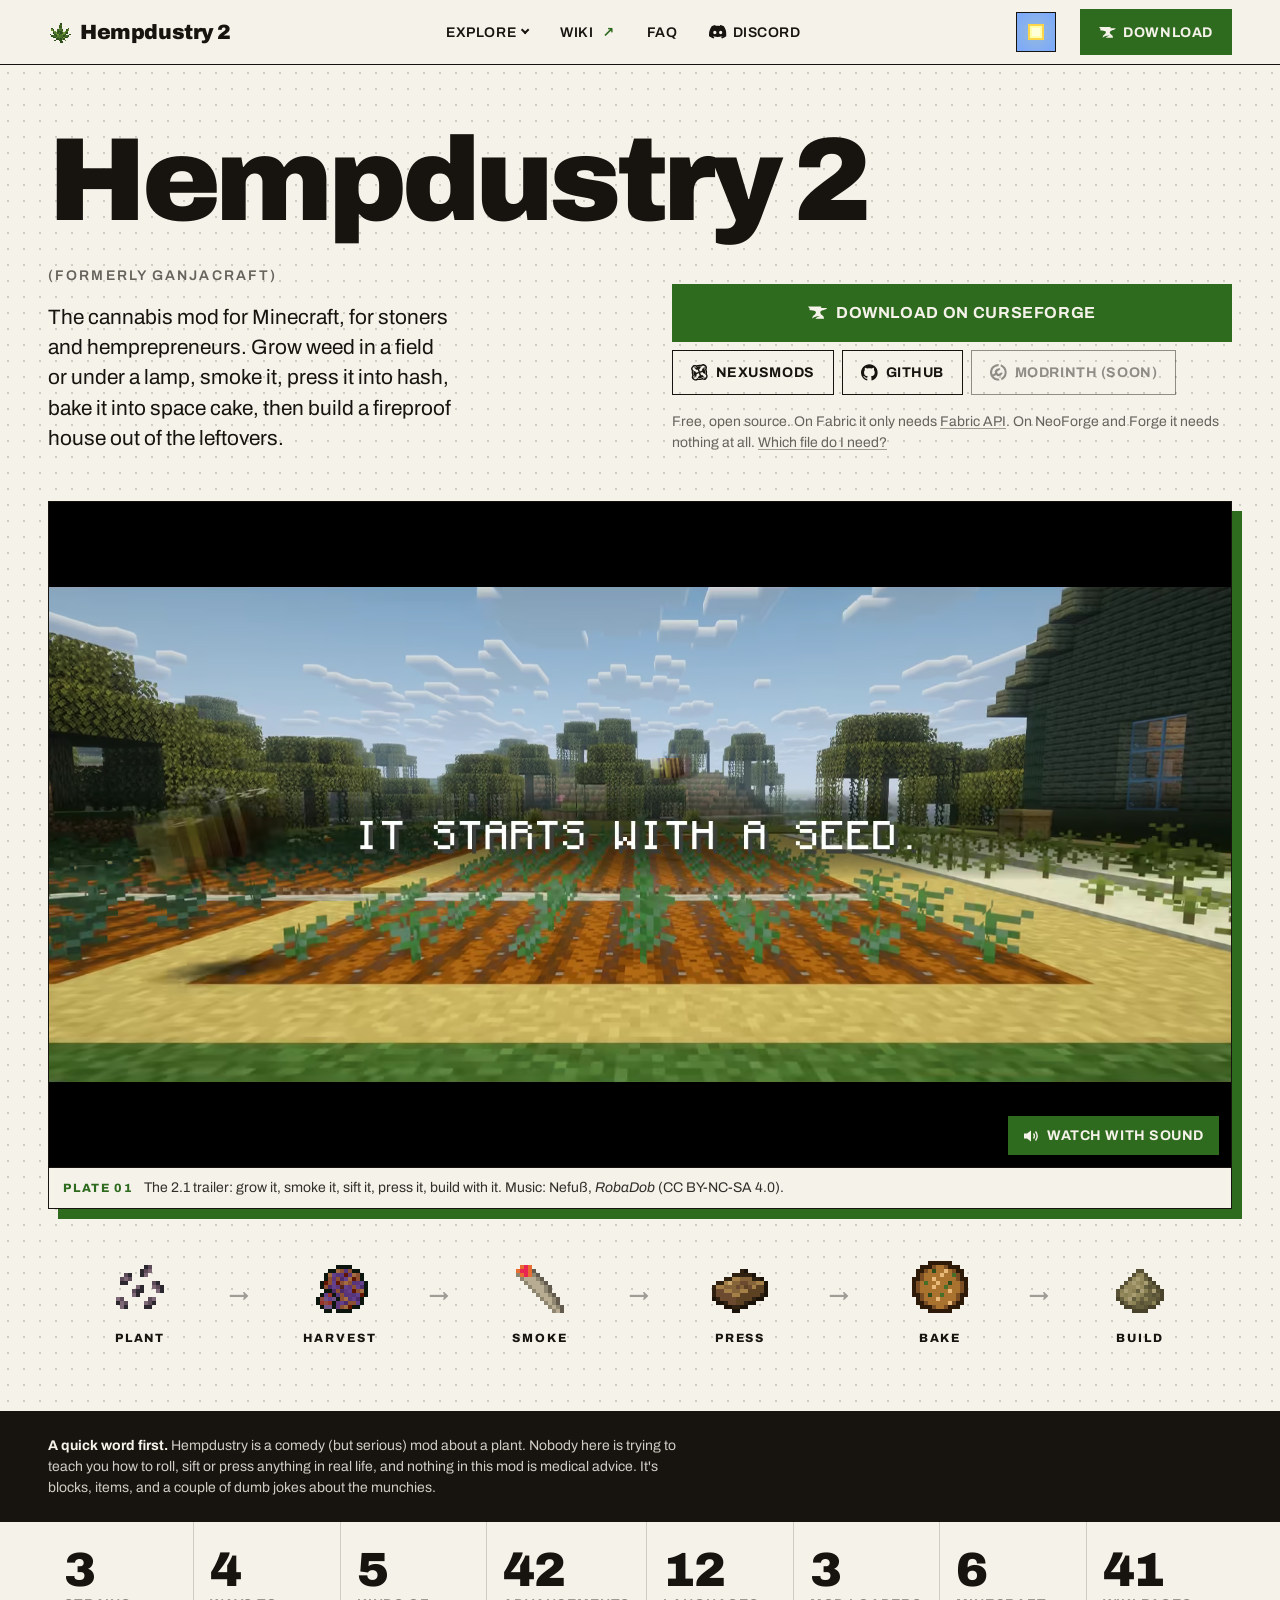
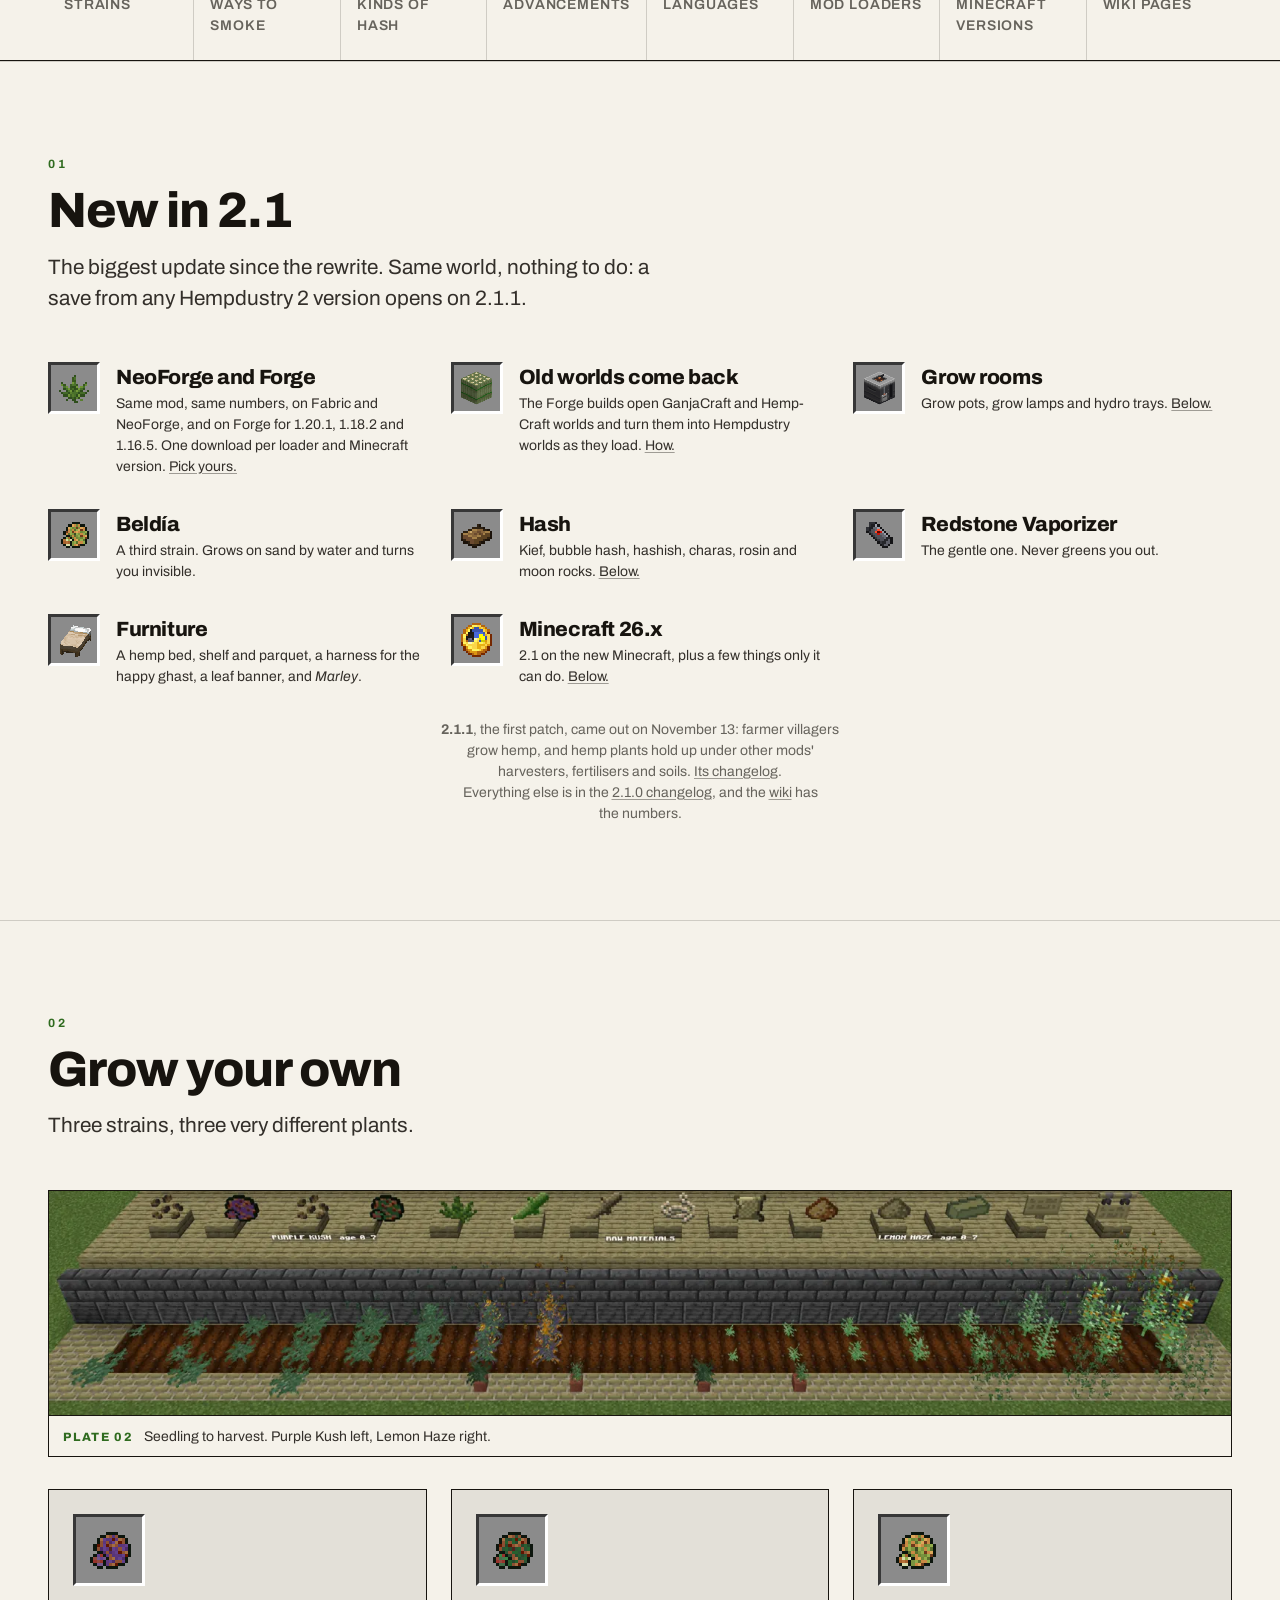
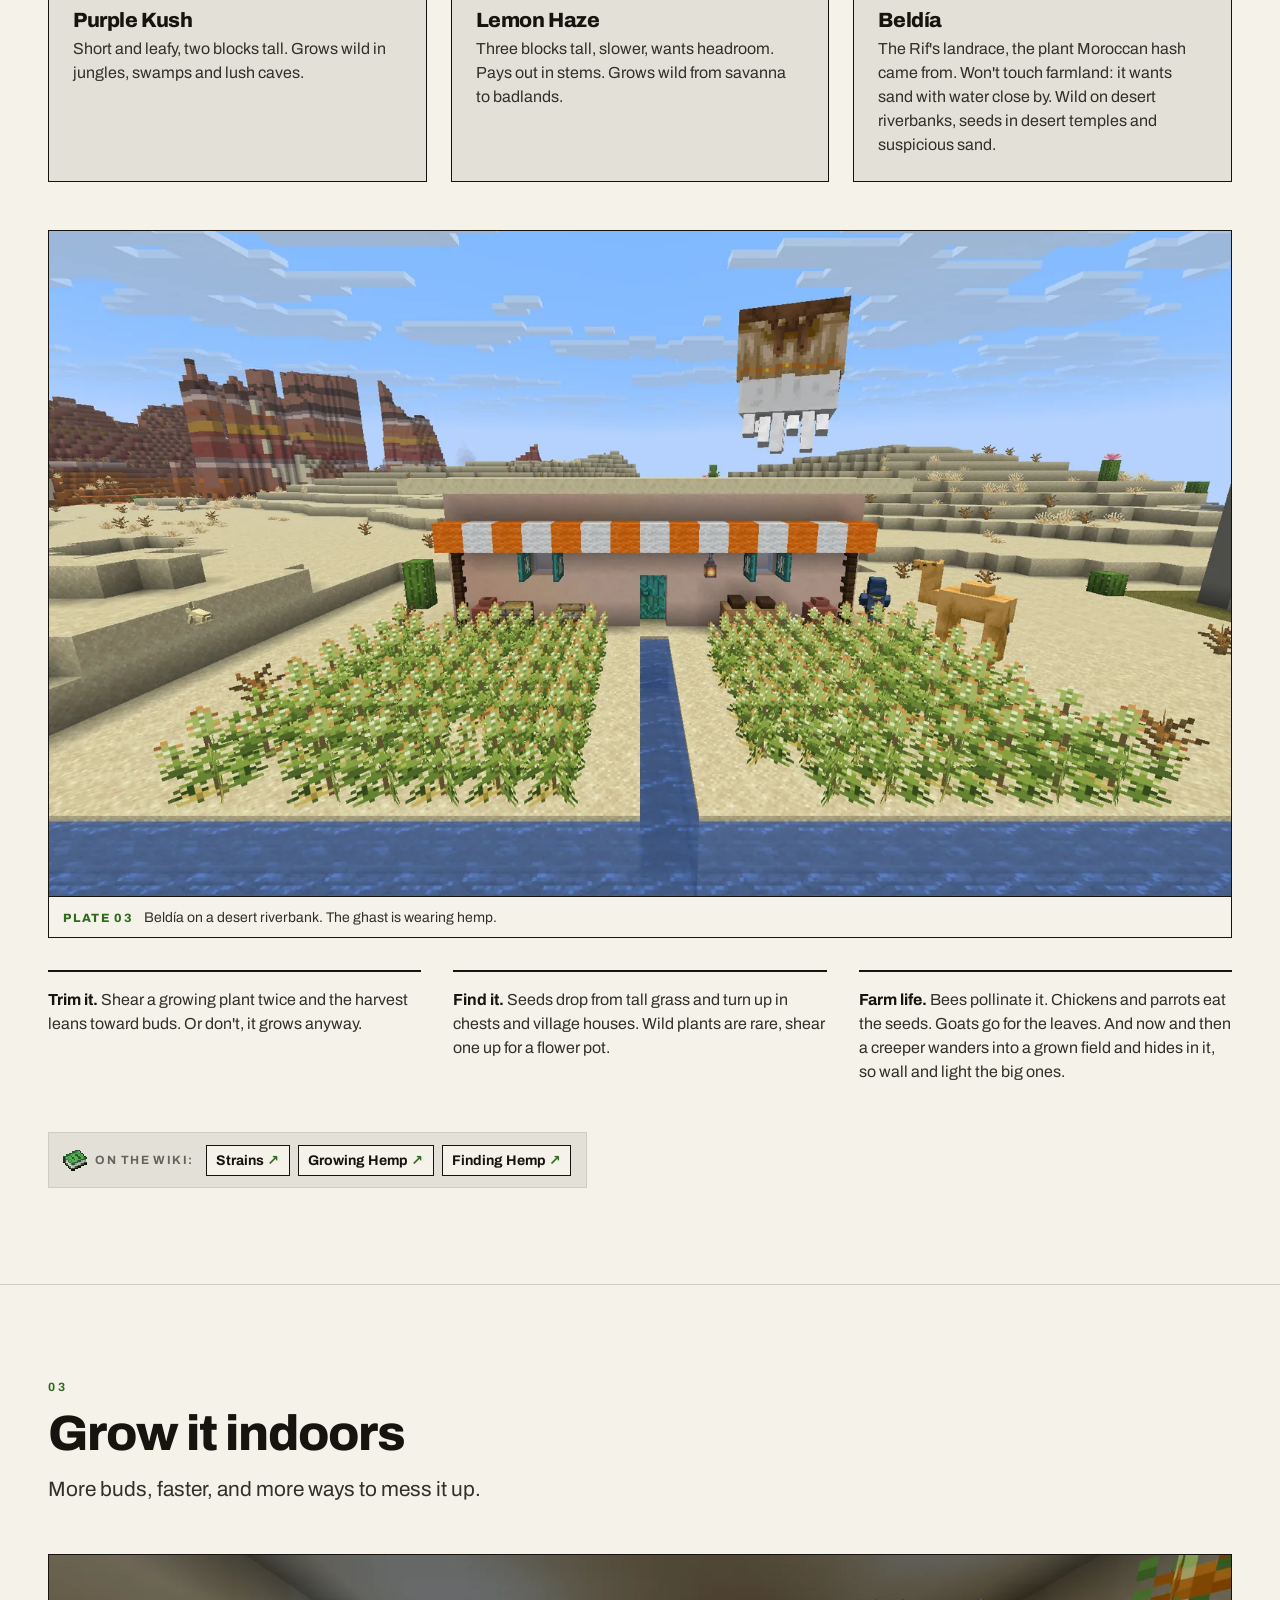
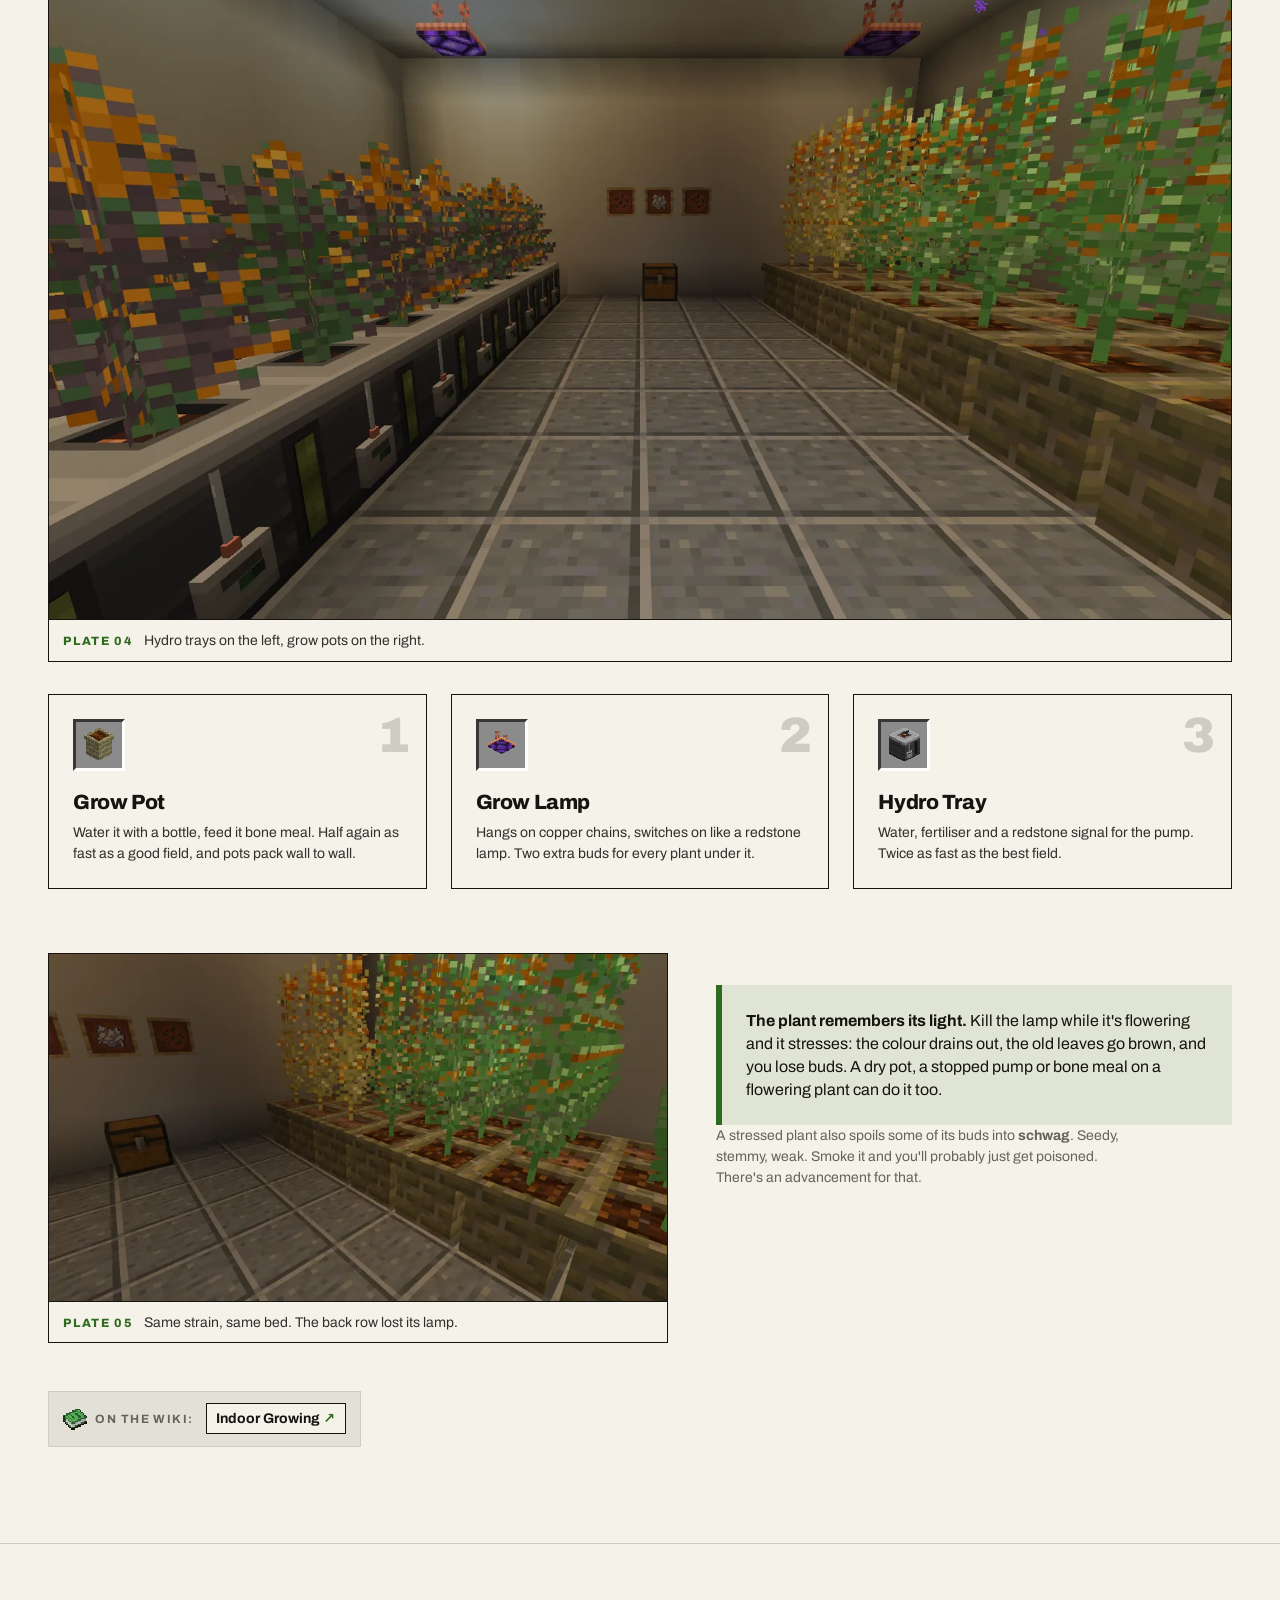
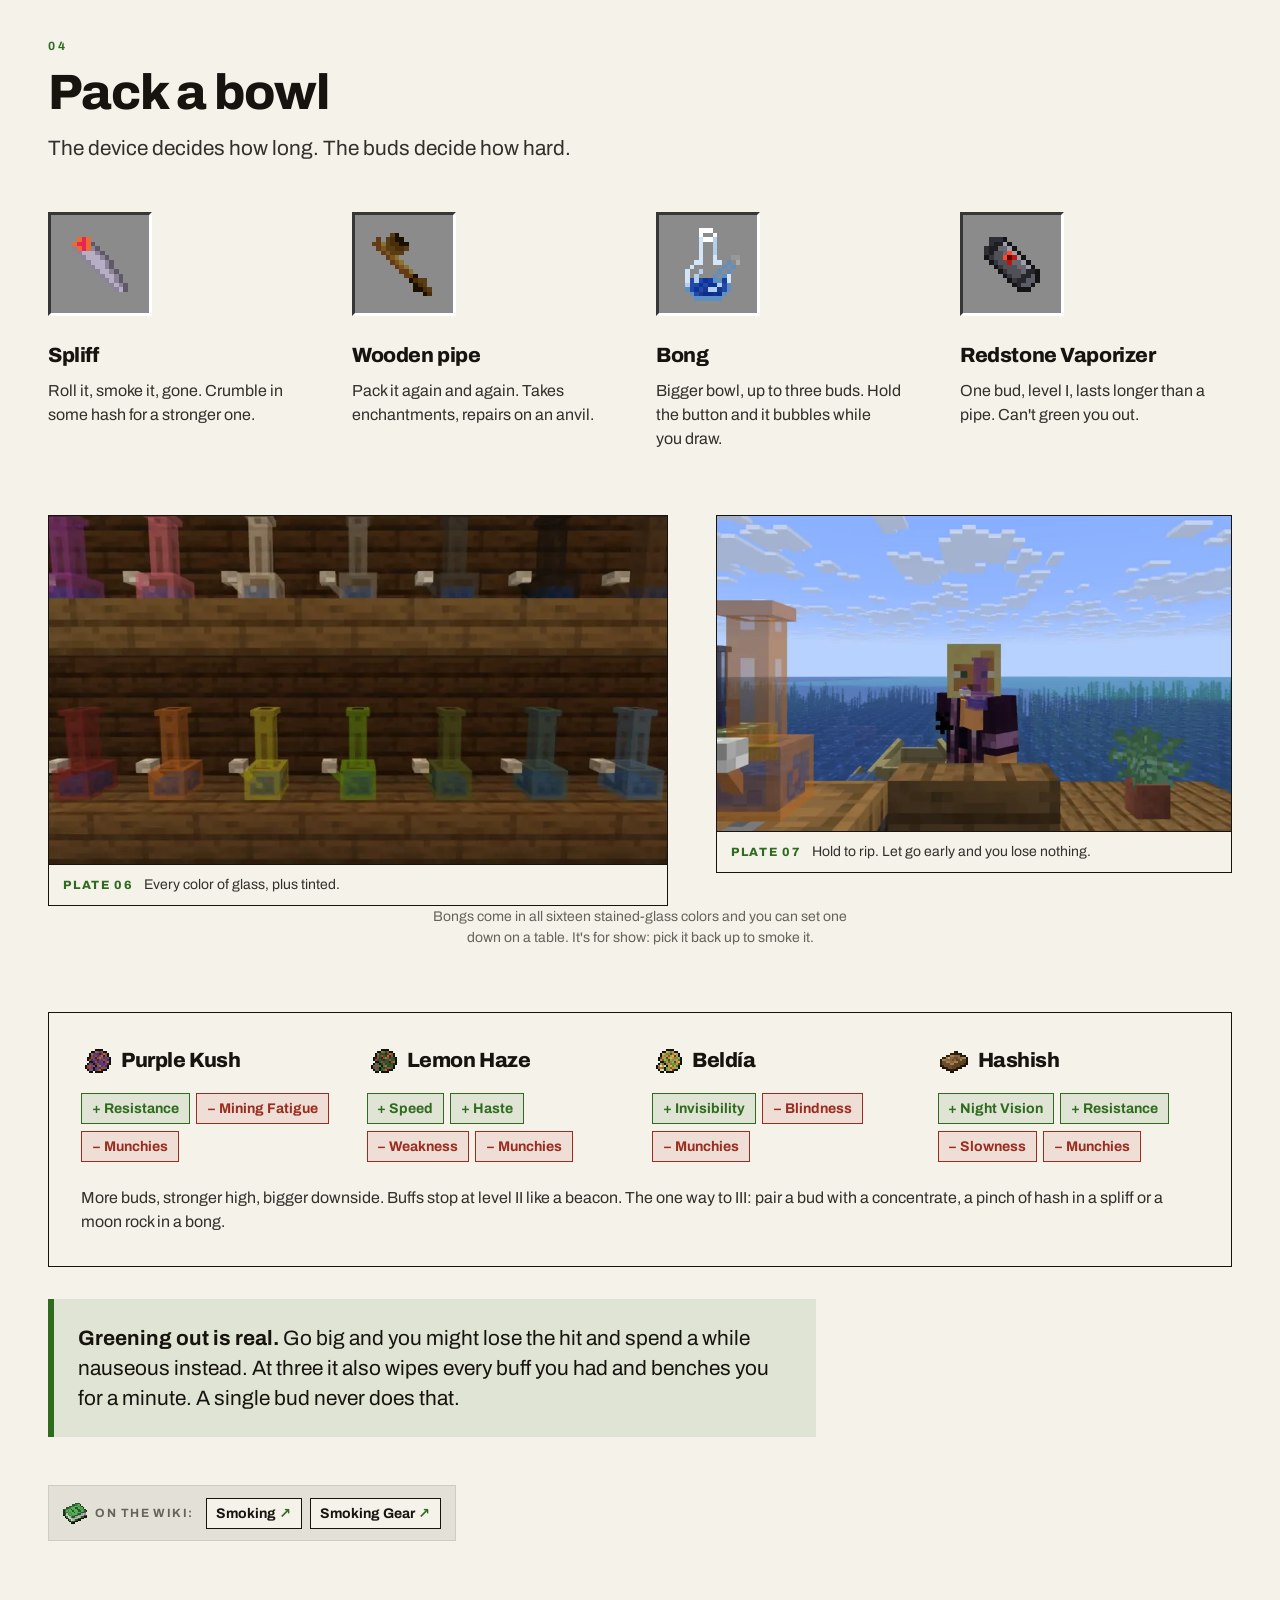
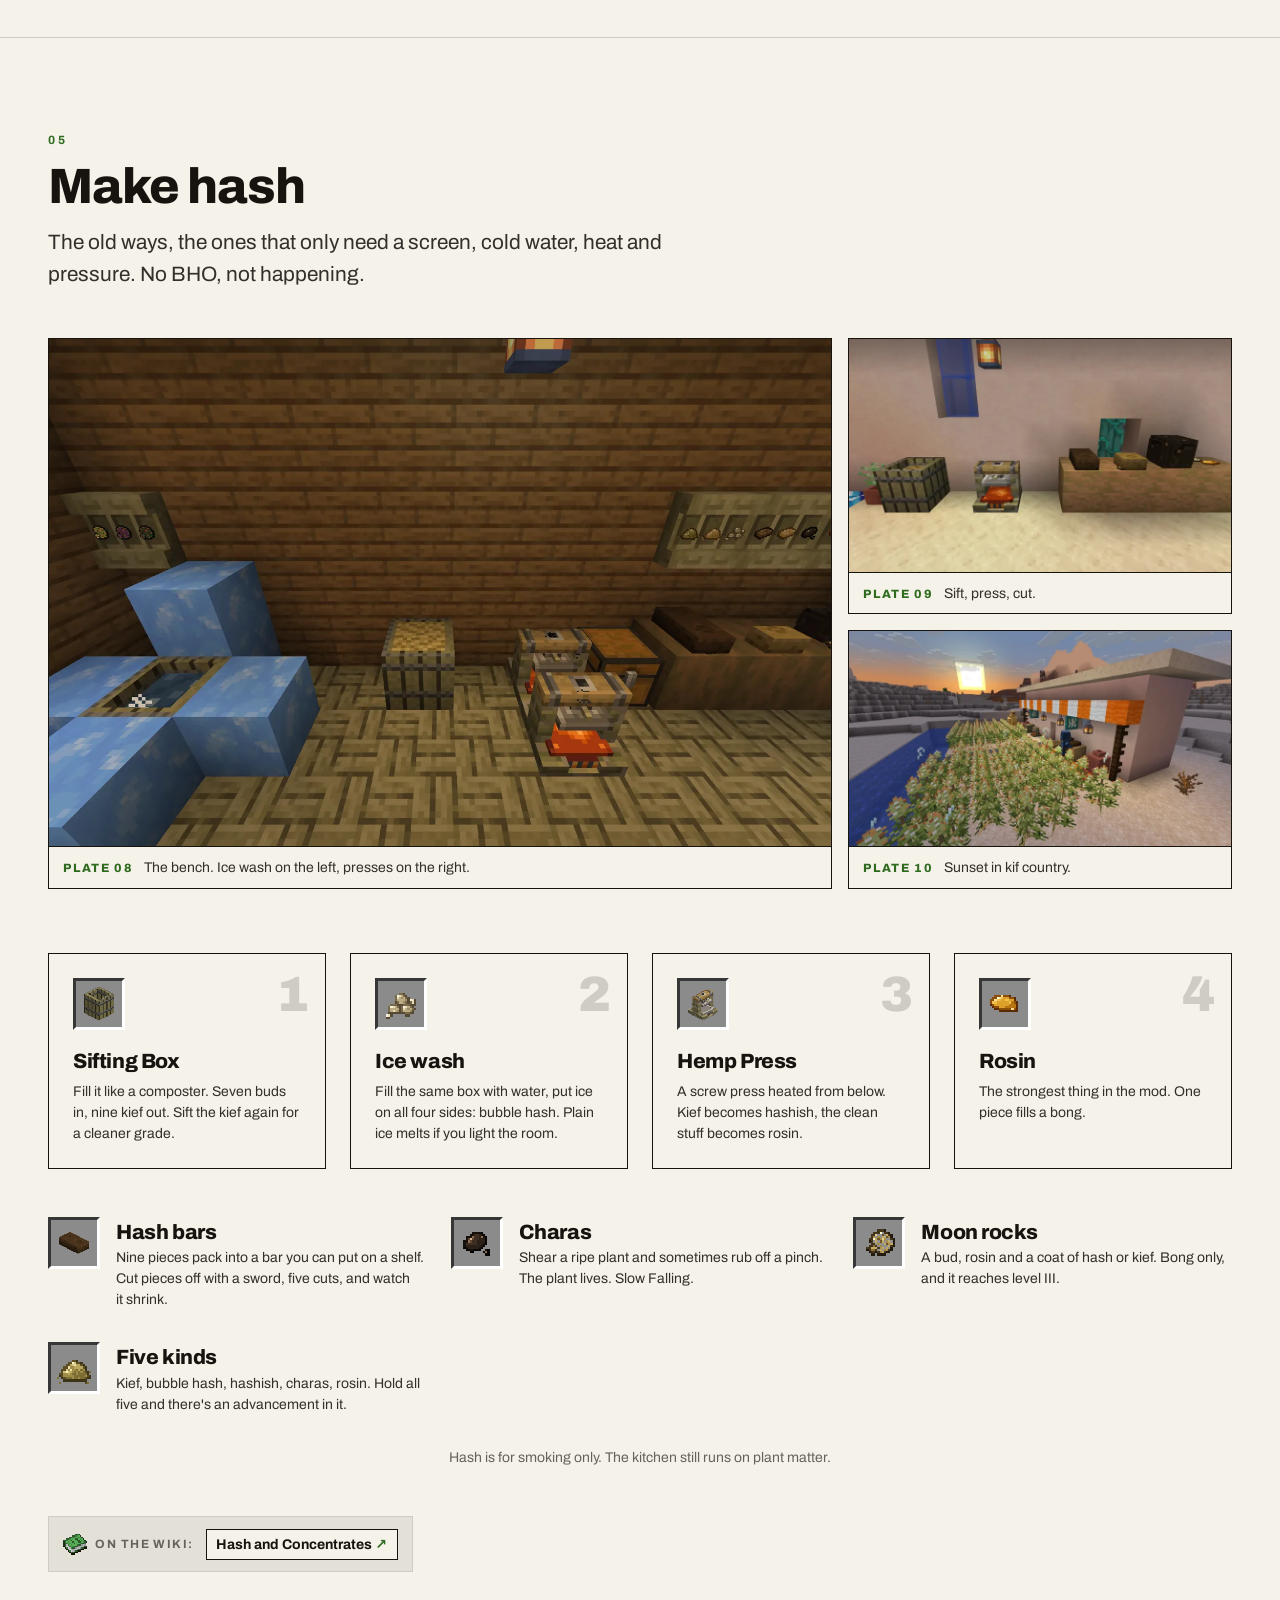
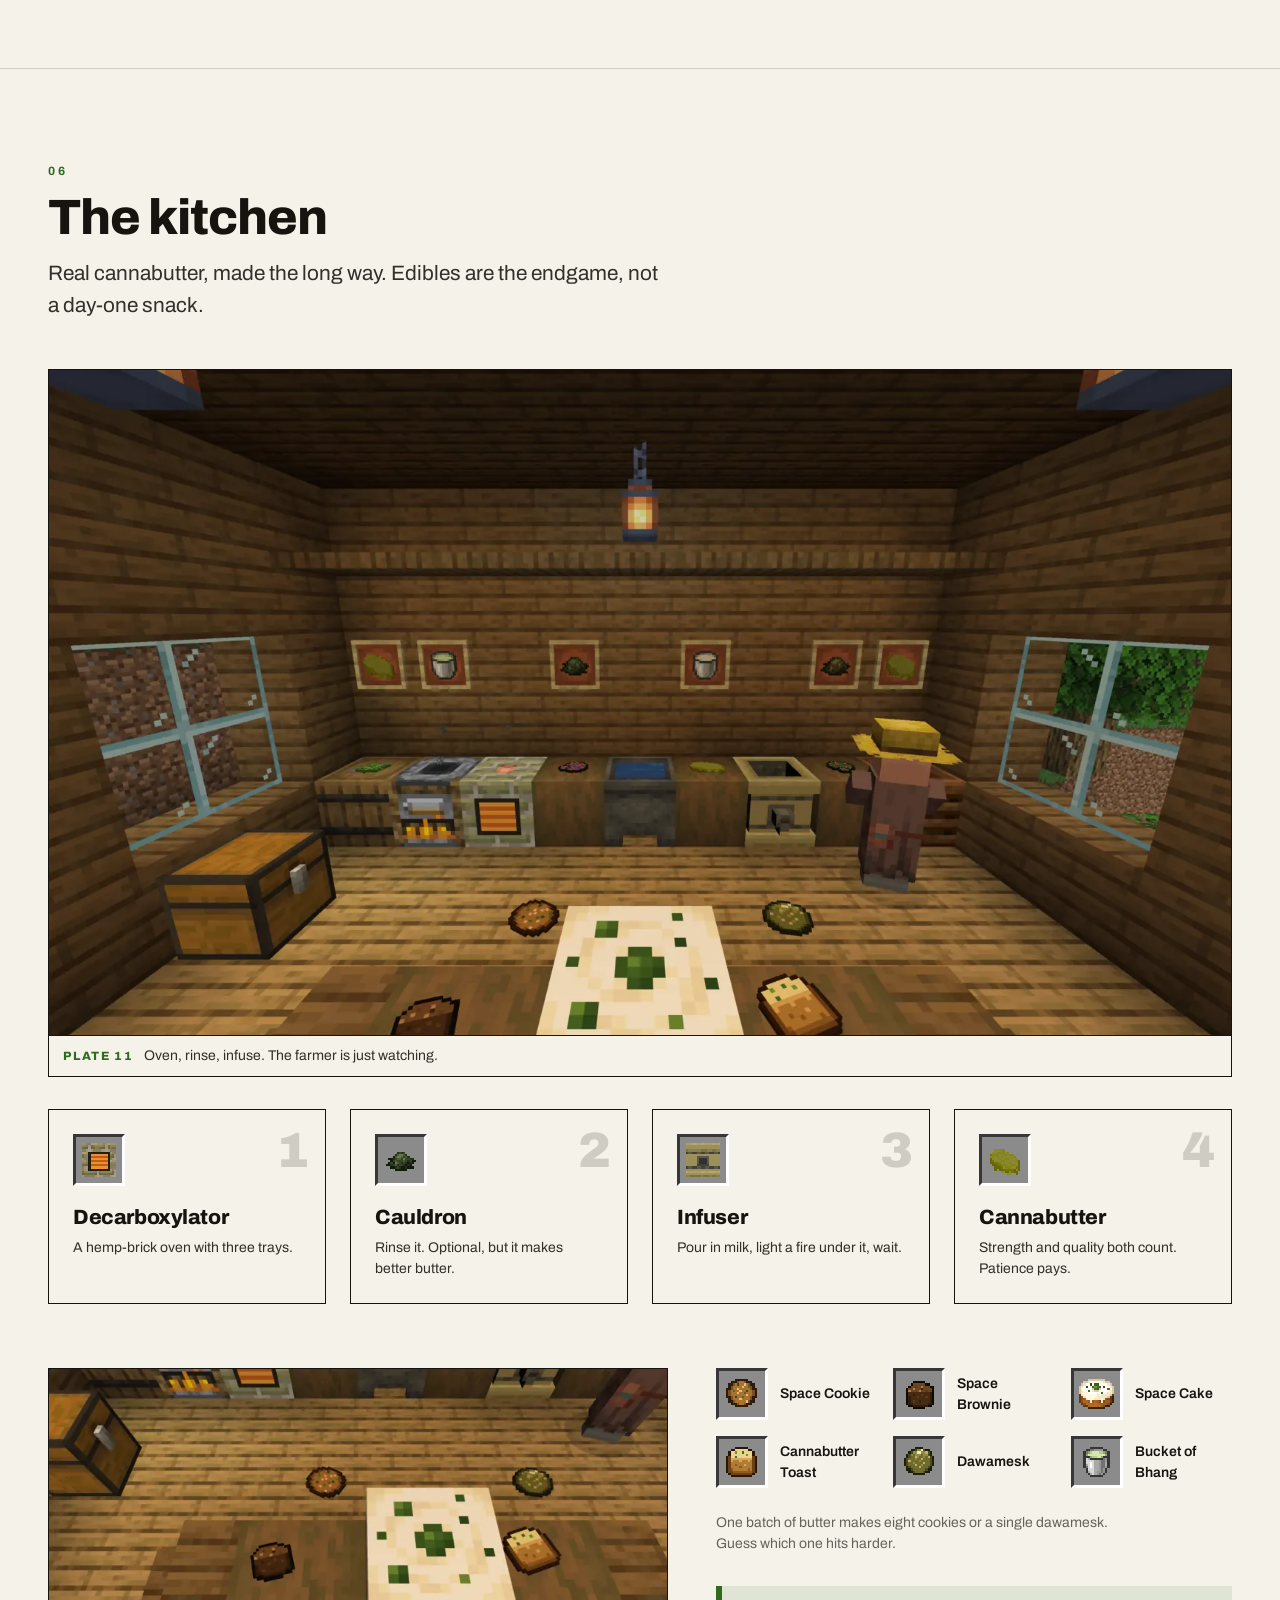
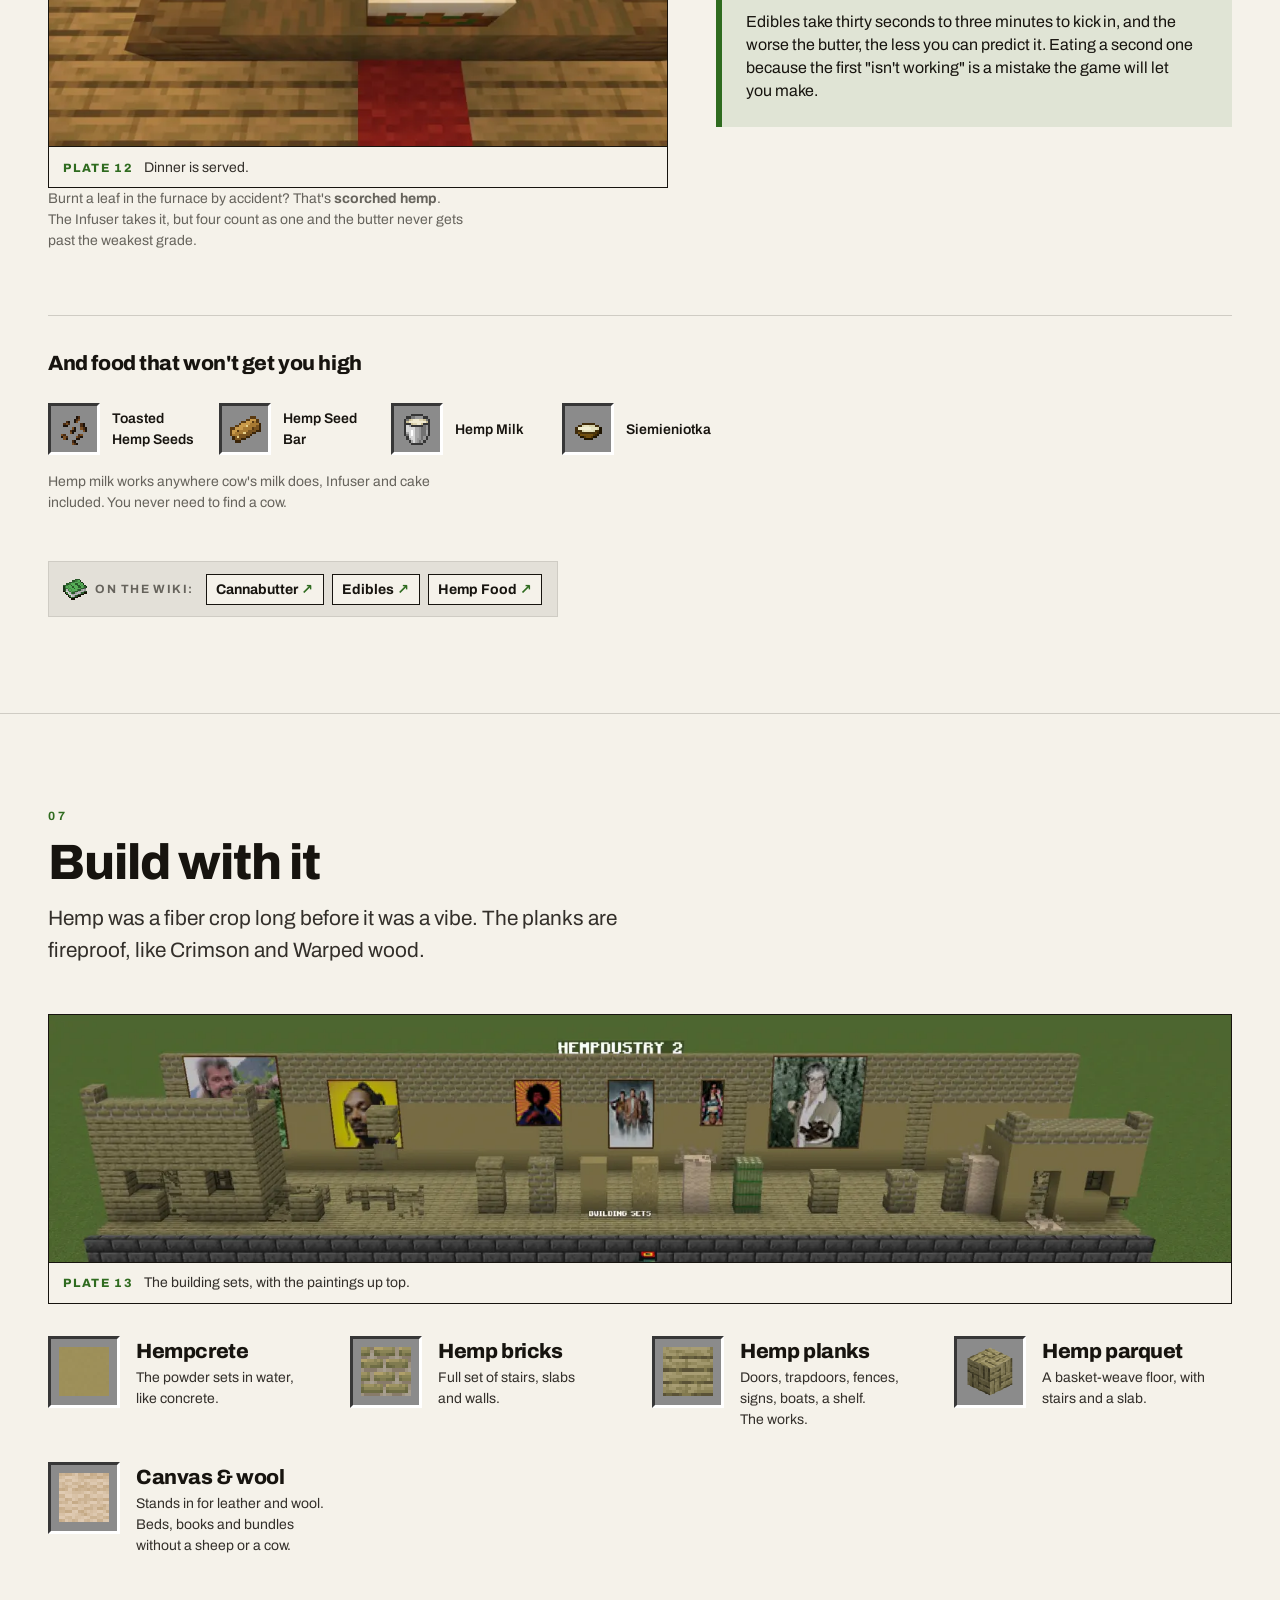
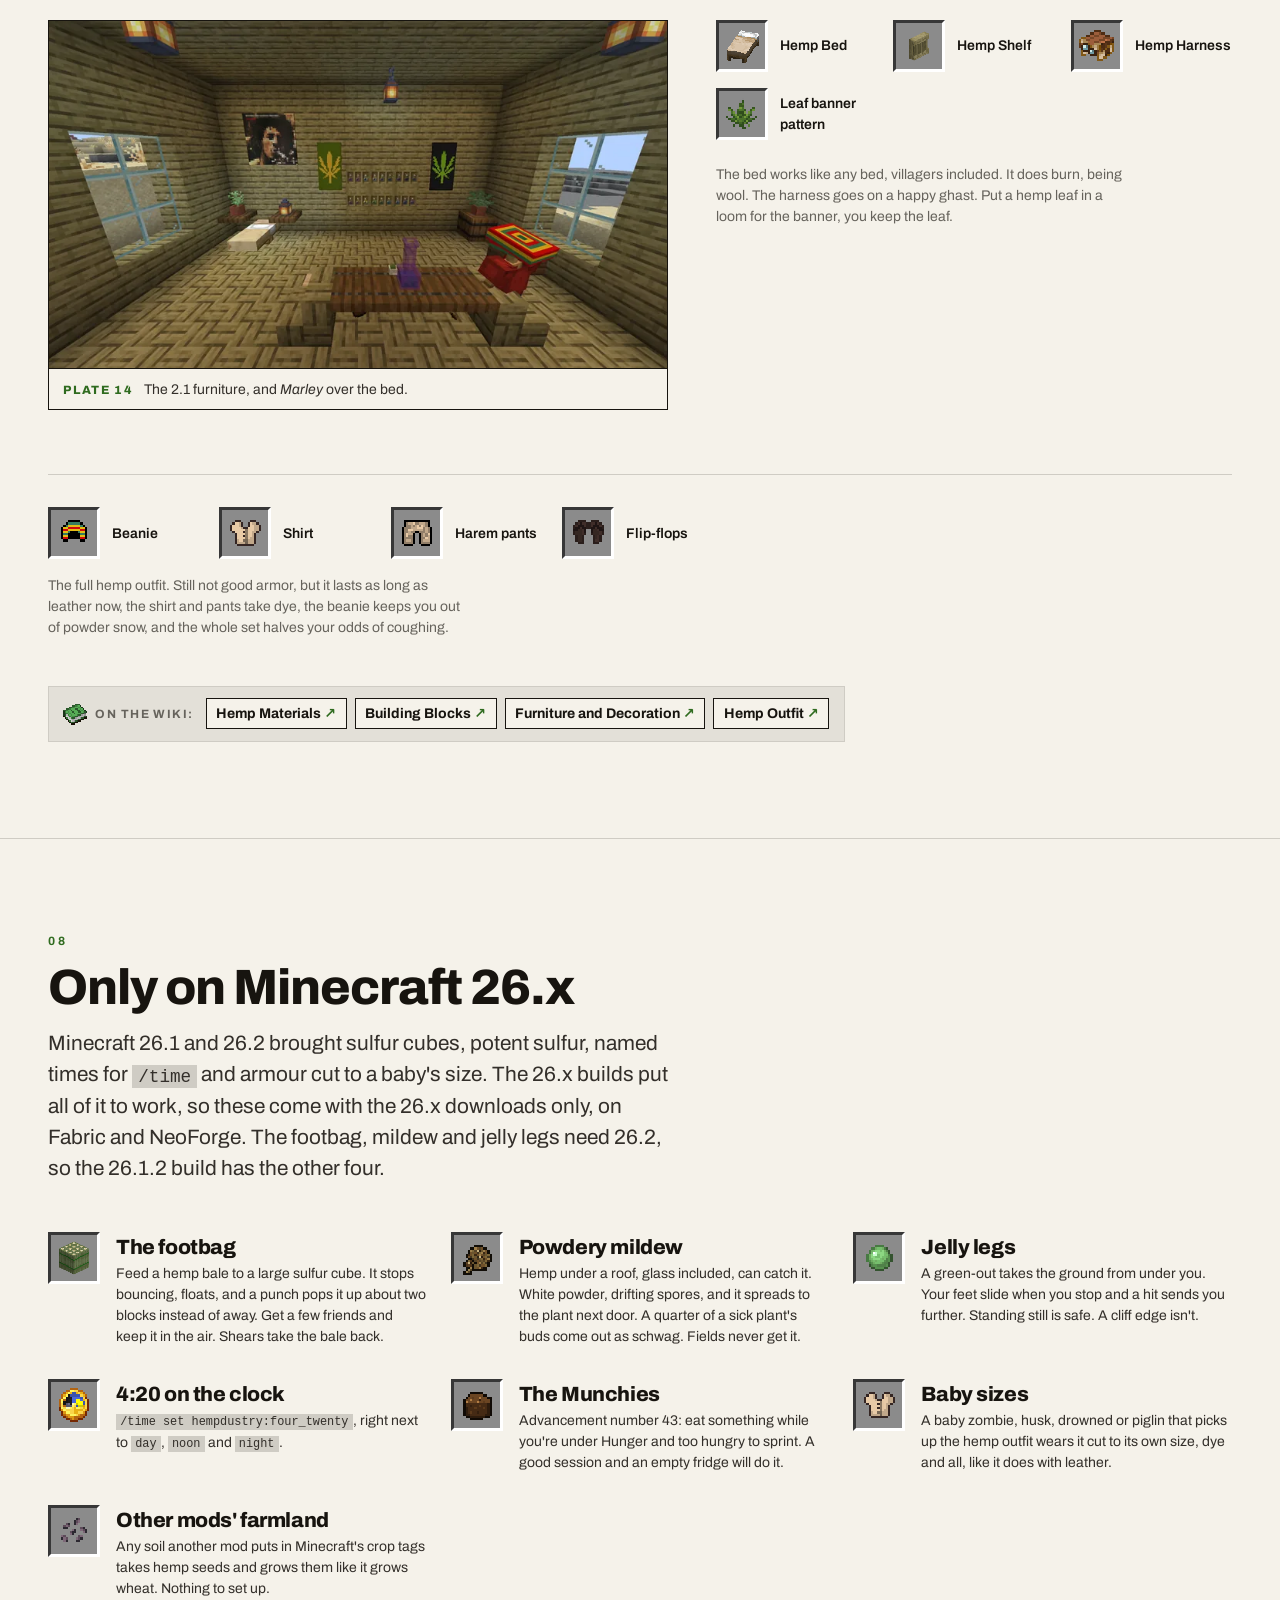
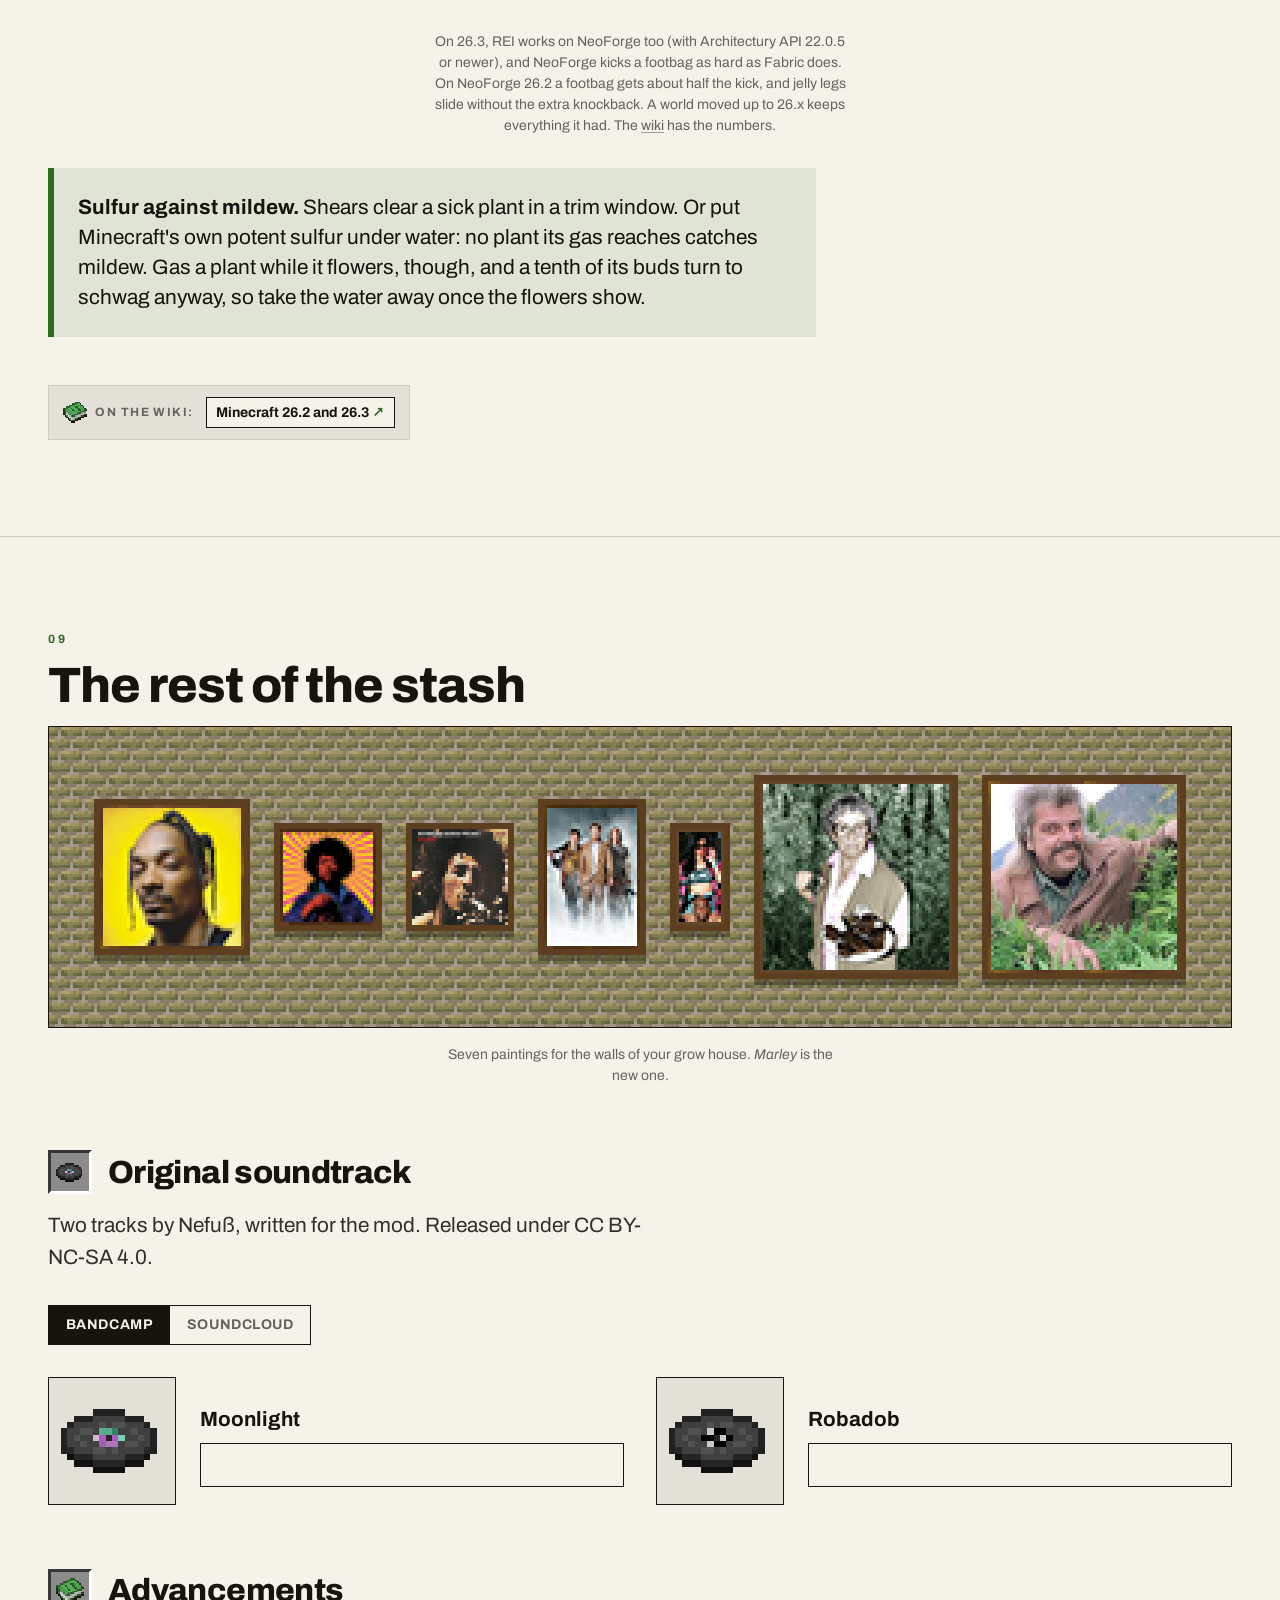
==== commit 74a7c5b6: "Download 2.1.1, and mark the versions that ended with it Every file in the picker is the 2.1.1 build" ====
--- a/index.html
+++ b/index.html
@@ -4,7 +4,7 @@
 <meta charset="UTF-8">
 <meta name="viewport" content="width=device-width, initial-scale=1.0">
 <title>Hempdustry 2 – Minecraft Weed &amp; Cannabis Mod (Fabric, NeoForge &amp; Forge, 1.16.5 to 26.3)</title>
-<meta name="description" content="Free, open-source weed mod for Minecraft Java on Fabric, NeoForge and Forge. Grow cannabis indoors or out, smoke it in a spliff, pipe, bong or vaporizer, press hash and rosin, bake edibles, build with hemp. Minecraft 26.3, 26.2, 1.21.11, 1.21.1, 1.18.2 and 1.16.5; opens GanjaCraft and Hemp-Craft worlds.">
+<meta name="description" content="Free, open-source weed mod for Minecraft Java on Fabric, NeoForge and Forge. Grow cannabis indoors or out, smoke it in a spliff, pipe, bong or vaporizer, press hash and rosin, bake edibles, build with hemp. Minecraft 26.3, 1.21.11 and 1.21.1, last builds down to 1.16.5; opens GanjaCraft and Hemp-Craft worlds.">
 <link rel="canonical" href="https://hempdustry.fun/">
 <meta property="og:type" content="website">
 <meta property="og:site_name" content="Hempdustry 2">
@@ -42,9 +42,9 @@
   "applicationCategory": "GameApplication",
   "applicationSubCategory": "Minecraft mod",
   "operatingSystem": "Windows, macOS, Linux (Minecraft Java Edition with Fabric, NeoForge or Forge)",
-  "softwareVersion": "2.1.0",
+  "softwareVersion": "2.1.1",
   "dateModified": "2026-11-08",
-  "softwareRequirements": "Minecraft Java Edition 26.3, 26.2, 1.21.11 or 1.21.1 with Fabric Loader and Fabric API, or NeoForge; Minecraft 1.18.2 or 1.16.5 with Forge",
+  "softwareRequirements": "Minecraft Java Edition 26.3, 26.2, 26.1.2, 1.21.11 or 1.21.1 with Fabric Loader and Fabric API, or NeoForge; Minecraft 1.20.1 with Fabric Loader and Fabric API, or Forge; Minecraft 1.18.2 or 1.16.5 with Forge",
   "keywords": "minecraft cannabis mod, minecraft weed mod, minecraft marijuana mod, minecraft hemp mod, minecraft hash mod, fabric mod, neoforge mod, forge mod, ganjacraft, edibles, bong, grow room, hempcrete",
   "license": "https://www.gnu.org/licenses/agpl-3.0.html",
   "isAccessibleForFree": true,
@@ -188,18 +188,19 @@
   <section id="new" class="feature">
     <div class="container">
       <h2>New in 2.1</h2>
-      <p class="lede">The biggest update since the rewrite. Same world, nothing to do: a save from any Hempdustry 2 version opens on 2.1.0.</p>
+      <p class="lede">The biggest update since the rewrite. Same world, nothing to do: a save from any Hempdustry 2 version opens on 2.1.1.</p>
       <ul class="soon-grid m-rail" aria-label="New in 2.1">
-        <li><span class="slot"><img src="assets/icons/hemp_leaf.png" alt="" width="16" height="16"></span><h3>NeoForge and Forge</h3><p>Same mod, same numbers, on Fabric and NeoForge, and on Forge for 1.18.2 and 1.16.5. One download per loader and Minecraft version. <a href="#download">Pick yours.</a></p></li>
+        <li><span class="slot"><img src="assets/icons/hemp_leaf.png" alt="" width="16" height="16"></span><h3>NeoForge and Forge</h3><p>Same mod, same numbers, on Fabric and NeoForge, and on Forge for 1.20.1, 1.18.2 and 1.16.5. One download per loader and Minecraft version. <a href="#download">Pick yours.</a></p></li>
         <li><span class="slot"><img src="assets/icons/hemp_bale.png" alt="" width="16" height="16"></span><h3>Old worlds come back</h3><p>The Forge builds open GanjaCraft and Hemp-Craft worlds and turn them into Hempdustry worlds as they load. <a href="#old-worlds">How.</a></p></li>
         <li><span class="slot"><img src="assets/icons/hydro_tray.png" alt="" width="16" height="16"></span><h3>Grow rooms</h3><p>Grow pots, grow lamps and hydro trays. <a href="#indoor">Below.</a></p></li>
         <li><span class="slot"><img src="assets/icons/beldia_buds.png" alt="" width="16" height="16"></span><h3>Beldía</h3><p>A third strain. Grows on sand by water and turns you invisible.</p></li>
         <li><span class="slot"><img src="assets/icons/hashish.png" alt="" width="16" height="16"></span><h3>Hash</h3><p>Kief, bubble hash, hashish, charas, rosin and moon rocks. <a href="#hash">Below.</a></p></li>
         <li><span class="slot"><img src="assets/icons/vaporizer.png" alt="" width="16" height="16"></span><h3>Redstone Vaporizer</h3><p>The gentle one. Never greens you out.</p></li>
         <li><span class="slot"><img src="assets/icons/hemp_bed.png" alt="" width="16" height="16"></span><h3>Furniture</h3><p>A hemp bed, shelf and parquet, a harness for the happy ghast, a leaf banner, and <i>Marley</i>.</p></li>
-        <li><span class="slot"><img src="assets/icons/clock.png" alt="" width="16" height="16"></span><h3>Minecraft 26.2 and 26.3</h3><p>2.1.0 on the new Minecraft, plus a few things only it can do. <a href="#minecraft-26">Below.</a></p></li>
+        <li><span class="slot"><img src="assets/icons/clock.png" alt="" width="16" height="16"></span><h3>Minecraft 26.x</h3><p>2.1 on the new Minecraft, plus a few things only it can do. <a href="#minecraft-26">Below.</a></p></li>
       </ul>
-      <p class="small center">Everything else is in the <a href="https://github.com/warlon-mhite/hempdustry-java/releases/tag/v2.1.0" target="_blank" rel="noopener noreferrer">changelog</a>, and the <a href="#wiki">wiki</a> has the numbers.</p>
+      <p class="small center"><b>2.1.1</b>, the first patch, came out on November 13: farmer villagers grow hemp, and hemp plants hold up under other mods' harvesters, fertilisers and soils. <a href="https://github.com/warlon-mhite/hempdustry-java/releases/tag/v2.1.1" target="_blank" rel="noopener noreferrer">Its changelog</a>.</p>
+      <p class="small center">Everything else is in the <a href="https://github.com/warlon-mhite/hempdustry-java/releases/tag/v2.1.0" target="_blank" rel="noopener noreferrer">2.1.0 changelog</a>, and the <a href="#wiki">wiki</a> has the numbers.</p>
     </div>
   </section>
 
@@ -553,10 +554,10 @@
 
   <section id="minecraft-26" class="feature" data-more="Loader notes and mildew">
     <div class="container">
-      <h2>Only on Minecraft 26.2 and 26.3</h2>
-      <p class="lede">Minecraft 26.1 and 26.2 brought sulfur cubes, potent sulfur, named times for <code>/time</code> and armour cut to a baby's size. The 26.x builds put all of it to work, so these come with the 26.2 and 26.3 downloads only, on Fabric and NeoForge.</p>
-
-      <ul class="soon-grid m-rail" aria-label="Only on 26.2 and 26.3">
+      <h2>Only on Minecraft 26.x</h2>
+      <p class="lede">Minecraft 26.1 and 26.2 brought sulfur cubes, potent sulfur, named times for <code>/time</code> and armour cut to a baby's size. The 26.x builds put all of it to work, so these come with the 26.x downloads only, on Fabric and NeoForge. The footbag, mildew and jelly legs need 26.2, so the 26.1.2 build has the other four.</p>
+
+      <ul class="soon-grid m-rail" aria-label="Only on 26.x">
         <li><span class="slot"><img src="assets/icons/hemp_bale.png" alt="" width="16" height="16"></span><h3>The footbag</h3><p>Feed a hemp bale to a large sulfur cube. It stops bouncing, floats, and a punch pops it up about two blocks instead of away. Get a few friends and keep it in the air. Shears take the bale back.</p></li>
         <li><span class="slot"><img src="assets/icons/schwag.png" alt="" width="16" height="16"></span><h3>Powdery mildew</h3><p>Hemp under a roof, glass included, can catch it. White powder, drifting spores, and it spreads to the plant next door. A quarter of a sick plant's buds come out as schwag. Fields never get it.</p></li>
         <li><span class="slot"><img src="assets/icons/slime_ball.png" alt="" width="16" height="16"></span><h3>Jelly legs</h3><p>A green-out takes the ground from under you. Your feet slide when you stop and a hit sends you further. Standing still is safe. A cliff edge isn't.</p></li>
@@ -566,7 +567,7 @@
         <li><span class="slot"><img src="assets/icons/indica_seeds.png" alt="" width="16" height="16"></span><h3>Other mods' farmland</h3><p>Any soil another mod puts in Minecraft's crop tags takes hemp seeds and grows them like it grows wheat. Nothing to set up.</p></li>
       </ul>
 
-      <p class="small center m-more">On 26.3, REI works on NeoForge too (with Architectury API 22.0.5 or newer), and NeoForge kicks a footbag as hard as Fabric does. On NeoForge 26.2 a footbag gets about half the kick, and jelly legs slide without the extra knockback. A world moved up to 26.2 or 26.3 keeps everything it had. The <a href="https://github.com/warlon-mhite/hempdustry-java/wiki/Minecraft-26.x" target="_blank" rel="noopener noreferrer">wiki</a> has the numbers.</p>
+      <p class="small center m-more">On 26.3, REI works on NeoForge too (with Architectury API 22.0.5 or newer), and NeoForge kicks a footbag as hard as Fabric does. On NeoForge 26.2 a footbag gets about half the kick, and jelly legs slide without the extra knockback. A world moved up to 26.x keeps everything it had. The <a href="https://github.com/warlon-mhite/hempdustry-java/wiki/Minecraft-26.x" target="_blank" rel="noopener noreferrer">wiki</a> has the numbers.</p>
 
       <p class="callout m-more"><b>Sulfur against mildew.</b> Shears clear a sick plant in a trim window. Or put Minecraft's own potent sulfur under water: no plant its gas reaches catches mildew. Gas a plant while it flowers, though, and a tenth of its buds turn to schwag anyway, so take the water away once the flowers show.</p>
 
@@ -677,8 +678,8 @@
             </div>
           </aside>
         </div>
-        <p class="adv-note small">43 advancements on Minecraft 26.2 and 26.3, 42 on the others: <i>The Munchies</i> needs the new Minecraft. Ticks stay in this browser only.</p>
-        <p class="small" data-adv-fallback>42 advancements (43 on Minecraft 26.2 and 26.3), from <i>High Hopes</i> to <i>Around the World in 80 Grams</i>. The whole tree, with a tip for each, is on the wiki's <a href="https://github.com/warlon-mhite/hempdustry-java/wiki/Advancements" target="_blank" rel="noopener noreferrer">Advancements</a> page.</p>
+        <p class="adv-note small">43 advancements on Minecraft 26.x, 42 on the others: <i>The Munchies</i> needs the new Minecraft. Ticks stay in this browser only.</p>
+        <p class="small" data-adv-fallback>42 advancements (43 on Minecraft 26.x), from <i>High Hopes</i> to <i>Around the World in 80 Grams</i>. The whole tree, with a tip for each, is on the wiki's <a href="https://github.com/warlon-mhite/hempdustry-java/wiki/Advancements" target="_blank" rel="noopener noreferrer">Advancements</a> page.</p>
       </div>
 
       <div id="languages" class="stash-part languages m-fold">
@@ -776,7 +777,7 @@
   <section id="download" class="download" aria-labelledby="download-title">
     <div class="container">
       <h2 id="download-title">Download</h2>
-      <p class="lede">Version 2.1.0, stable and free. One file per Minecraft version and loader, and CurseForge always has the newest.</p>
+      <p class="lede">Version 2.1.1, stable and free. One file per Minecraft version and loader, and CurseForge always has the newest. 26.3, 1.21.11 and 1.21.1 keep getting updates; the older versions keep their last build.</p>
 
       <div class="dl-platforms">
         <a class="dl-main" href="https://www.curseforge.com/minecraft/mc-mods/ganjacraft" target="_blank" rel="noopener noreferrer">
@@ -795,11 +796,14 @@
       <fieldset class="mc-picker">
         <legend>Pick your Minecraft version</legend>
         <label><input type="radio" name="mc-version" id="mc-263" checked><span><b>26.3</b><small>Fabric &middot; NeoForge</small></span></label>
-        <label><input type="radio" name="mc-version" id="mc-262"><span><b>26.2</b><small>Fabric &middot; NeoForge</small></span></label>
         <label><input type="radio" name="mc-version" id="mc-12111"><span><b>1.21.11</b><small>Fabric &middot; NeoForge</small></span></label>
         <label><input type="radio" name="mc-version" id="mc-1211"><span><b>1.21.1</b><small>Fabric &middot; NeoForge</small></span></label>
-        <label><input type="radio" name="mc-version" id="mc-1182"><span><b>1.18.2</b><small>Forge &middot; Hemp-Craft worlds</small></span></label>
-        <label><input type="radio" name="mc-version" id="mc-1165"><span><b>1.16.5</b><small>Forge &middot; GanjaCraft worlds</small></span></label>
+        <p class="mc-picker-group">No longer updated: their last build</p>
+        <label class="mc-ended"><input type="radio" name="mc-version" id="mc-262"><span><b>26.2</b><small>Fabric &middot; NeoForge</small></span></label>
+        <label class="mc-ended"><input type="radio" name="mc-version" id="mc-2612"><span><b>26.1.2</b><small>Fabric &middot; NeoForge</small></span></label>
+        <label class="mc-ended"><input type="radio" name="mc-version" id="mc-1201"><span><b>1.20.1</b><small>Fabric &middot; Forge</small></span></label>
+        <label class="mc-ended"><input type="radio" name="mc-version" id="mc-1182"><span><b>1.18.2</b><small>Forge &middot; Hemp-Craft worlds</small></span></label>
+        <label class="mc-ended"><input type="radio" name="mc-version" id="mc-1165"><span><b>1.16.5</b><small>Forge &middot; GanjaCraft worlds</small></span></label>
       </fieldset>
 
       <div class="dl-panels">
@@ -812,46 +816,20 @@
           <div class="dl-loaders">
             <section class="dl-loader">
               <h5><span class="loader-tag loader-fabric">Fabric</span></h5>
-              <code class="dl-file">hempdustry-fabric-2.1.0+26.3.jar</code>
+              <code class="dl-file">hempdustry-fabric-2.1.1+26.3.jar</code>
               <ul class="dl-needs"><li>Fabric Loader 0.20.1 or newer</li><li><a href="https://modrinth.com/mod/fabric-api" target="_blank" rel="noopener noreferrer">Fabric API</a> 0.165.0+26.3 or newer</li></ul>
-              <p class="dl-actions"><a class="button button-primary" href="https://www.curseforge.com/minecraft/mc-mods/ganjacraft/files" target="_blank" rel="noopener noreferrer"><svg class="logo" aria-hidden="true"><use href="#logo-curseforge"></use></svg>CurseForge</a><a class="button" href="https://github.com/warlon-mhite/hempdustry-java/releases/download/v2.1.0/hempdustry-fabric-2.1.0%2B26.3.jar" aria-label="Download hempdustry-fabric-2.1.0+26.3.jar from GitHub"><svg class="logo" aria-hidden="true"><use href="#logo-github"></use></svg>Direct .jar</a></p>
+              <p class="dl-actions"><a class="button button-primary" href="https://www.curseforge.com/minecraft/mc-mods/ganjacraft/files" target="_blank" rel="noopener noreferrer"><svg class="logo" aria-hidden="true"><use href="#logo-curseforge"></use></svg>CurseForge</a><a class="button" href="https://github.com/warlon-mhite/hempdustry-java/releases/download/v2.1.1/hempdustry-fabric-2.1.1%2B26.3.jar" aria-label="Download hempdustry-fabric-2.1.1+26.3.jar from GitHub"><svg class="logo" aria-hidden="true"><use href="#logo-github"></use></svg>Direct .jar</a></p>
             </section>
             <section class="dl-loader">
               <h5><span class="loader-tag loader-neoforge">NeoForge</span></h5>
-              <code class="dl-file">hempdustry-neoforge-2.1.0+26.3.jar</code>
+              <code class="dl-file">hempdustry-neoforge-2.1.1+26.3.jar</code>
               <ul class="dl-needs"><li>NeoForge 26.3.0.101 or newer</li><li>Nothing else</li></ul>
-              <p class="dl-actions"><a class="button button-primary" href="https://www.curseforge.com/minecraft/mc-mods/ganjacraft/files" target="_blank" rel="noopener noreferrer"><svg class="logo" aria-hidden="true"><use href="#logo-curseforge"></use></svg>CurseForge</a><a class="button" href="https://github.com/warlon-mhite/hempdustry-java/releases/download/v2.1.0/hempdustry-neoforge-2.1.0%2B26.3.jar" aria-label="Download hempdustry-neoforge-2.1.0+26.3.jar from GitHub"><svg class="logo" aria-hidden="true"><use href="#logo-github"></use></svg>Direct .jar</a></p>
+              <p class="dl-actions"><a class="button button-primary" href="https://www.curseforge.com/minecraft/mc-mods/ganjacraft/files" target="_blank" rel="noopener noreferrer"><svg class="logo" aria-hidden="true"><use href="#logo-curseforge"></use></svg>CurseForge</a><a class="button" href="https://github.com/warlon-mhite/hempdustry-java/releases/download/v2.1.1/hempdustry-neoforge-2.1.1%2B26.3.jar" aria-label="Download hempdustry-neoforge-2.1.1+26.3.jar from GitHub"><svg class="logo" aria-hidden="true"><use href="#logo-github"></use></svg>Direct .jar</a></p>
             </section>
           </div>
           <dl class="dl-facts">
             <div><dt>Java</dt><dd>25 or newer, like Minecraft 26.x itself</dd></div>
             <div><dt>Recipe viewers</dt><dd>JEI or REI, on both loaders. REI on NeoForge wants Architectury API 22.0.5 or newer</dd></div>
-            <div><dt>On the wiki</dt><dd><a href="https://github.com/warlon-mhite/hempdustry-java/wiki/Installation" target="_blank" rel="noopener noreferrer">Installation</a> &middot; <a href="https://github.com/warlon-mhite/hempdustry-java/wiki/Minecraft-26.x" target="_blank" rel="noopener noreferrer">Minecraft 26.2 and 26.3</a></dd></div>
-          </dl>
-        </article>
-
-        <article class="dl-panel" id="dl-262" aria-label="Minecraft 26.2">
-          <header class="dl-panel-head">
-            <h4>Minecraft 26.2</h4>
-            <p>Everything in the mod, plus <a href="#minecraft-26">the 26.x extras</a>.</p>
-          </header>
-          <div class="dl-loaders">
-            <section class="dl-loader">
-              <h5><span class="loader-tag loader-fabric">Fabric</span></h5>
-              <code class="dl-file">hempdustry-fabric-2.1.0+26.2.jar</code>
-              <ul class="dl-needs"><li>Fabric Loader 0.20.1 or newer</li><li><a href="https://modrinth.com/mod/fabric-api" target="_blank" rel="noopener noreferrer">Fabric API</a> 0.161.0+26.2 or newer</li></ul>
-              <p class="dl-actions"><a class="button button-primary" href="https://www.curseforge.com/minecraft/mc-mods/ganjacraft/files" target="_blank" rel="noopener noreferrer"><svg class="logo" aria-hidden="true"><use href="#logo-curseforge"></use></svg>CurseForge</a><a class="button" href="https://github.com/warlon-mhite/hempdustry-java/releases/download/v2.1.0/hempdustry-fabric-2.1.0%2B26.2.jar" aria-label="Download hempdustry-fabric-2.1.0+26.2.jar from GitHub"><svg class="logo" aria-hidden="true"><use href="#logo-github"></use></svg>Direct .jar</a></p>
-            </section>
-            <section class="dl-loader">
-              <h5><span class="loader-tag loader-neoforge">NeoForge</span></h5>
-              <code class="dl-file">hempdustry-neoforge-2.1.0+26.2.jar</code>
-              <ul class="dl-needs"><li>NeoForge 26.2.0.93 or newer</li><li>Nothing else</li></ul>
-              <p class="dl-actions"><a class="button button-primary" href="https://www.curseforge.com/minecraft/mc-mods/ganjacraft/files" target="_blank" rel="noopener noreferrer"><svg class="logo" aria-hidden="true"><use href="#logo-curseforge"></use></svg>CurseForge</a><a class="button" href="https://github.com/warlon-mhite/hempdustry-java/releases/download/v2.1.0/hempdustry-neoforge-2.1.0%2B26.2.jar" aria-label="Download hempdustry-neoforge-2.1.0+26.2.jar from GitHub"><svg class="logo" aria-hidden="true"><use href="#logo-github"></use></svg>Direct .jar</a></p>
-            </section>
-          </div>
-          <dl class="dl-facts">
-            <div><dt>Java</dt><dd>25 or newer, like Minecraft 26.x itself</dd></div>
-            <div><dt>Recipe viewers</dt><dd>JEI on both loaders. REI on Fabric only: it doesn't run on NeoForge 26.2</dd></div>
             <div><dt>On the wiki</dt><dd><a href="https://github.com/warlon-mhite/hempdustry-java/wiki/Installation" target="_blank" rel="noopener noreferrer">Installation</a> &middot; <a href="https://github.com/warlon-mhite/hempdustry-java/wiki/Minecraft-26.x" target="_blank" rel="noopener noreferrer">Minecraft 26.2 and 26.3</a></dd></div>
           </dl>
         </article>
@@ -864,15 +842,15 @@
           <div class="dl-loaders">
             <section class="dl-loader">
               <h5><span class="loader-tag loader-fabric">Fabric</span></h5>
-              <code class="dl-file">hempdustry-fabric-2.1.0+1.21.11.jar</code>
+              <code class="dl-file">hempdustry-fabric-2.1.1+1.21.11.jar</code>
               <ul class="dl-needs"><li>Fabric Loader 0.18.2 or newer</li><li><a href="https://modrinth.com/mod/fabric-api" target="_blank" rel="noopener noreferrer">Fabric API</a> 0.139.4+1.21.11 or newer</li></ul>
-              <p class="dl-actions"><a class="button button-primary" href="https://www.curseforge.com/minecraft/mc-mods/ganjacraft/files" target="_blank" rel="noopener noreferrer"><svg class="logo" aria-hidden="true"><use href="#logo-curseforge"></use></svg>CurseForge</a><a class="button" href="https://github.com/warlon-mhite/hempdustry-java/releases/download/v2.1.0/hempdustry-fabric-2.1.0%2B1.21.11.jar" aria-label="Download hempdustry-fabric-2.1.0+1.21.11.jar from GitHub"><svg class="logo" aria-hidden="true"><use href="#logo-github"></use></svg>Direct .jar</a></p>
+              <p class="dl-actions"><a class="button button-primary" href="https://www.curseforge.com/minecraft/mc-mods/ganjacraft/files" target="_blank" rel="noopener noreferrer"><svg class="logo" aria-hidden="true"><use href="#logo-curseforge"></use></svg>CurseForge</a><a class="button" href="https://github.com/warlon-mhite/hempdustry-java/releases/download/v2.1.1/hempdustry-fabric-2.1.1%2B1.21.11.jar" aria-label="Download hempdustry-fabric-2.1.1+1.21.11.jar from GitHub"><svg class="logo" aria-hidden="true"><use href="#logo-github"></use></svg>Direct .jar</a></p>
             </section>
             <section class="dl-loader">
               <h5><span class="loader-tag loader-neoforge">NeoForge</span></h5>
-              <code class="dl-file">hempdustry-neoforge-2.1.0+1.21.11.jar</code>
+              <code class="dl-file">hempdustry-neoforge-2.1.1+1.21.11.jar</code>
               <ul class="dl-needs"><li>NeoForge 21.11.45 or newer</li><li>Nothing else</li></ul>
-              <p class="dl-actions"><a class="button button-primary" href="https://www.curseforge.com/minecraft/mc-mods/ganjacraft/files" target="_blank" rel="noopener noreferrer"><svg class="logo" aria-hidden="true"><use href="#logo-curseforge"></use></svg>CurseForge</a><a class="button" href="https://github.com/warlon-mhite/hempdustry-java/releases/download/v2.1.0/hempdustry-neoforge-2.1.0%2B1.21.11.jar" aria-label="Download hempdustry-neoforge-2.1.0+1.21.11.jar from GitHub"><svg class="logo" aria-hidden="true"><use href="#logo-github"></use></svg>Direct .jar</a></p>
+              <p class="dl-actions"><a class="button button-primary" href="https://www.curseforge.com/minecraft/mc-mods/ganjacraft/files" target="_blank" rel="noopener noreferrer"><svg class="logo" aria-hidden="true"><use href="#logo-curseforge"></use></svg>CurseForge</a><a class="button" href="https://github.com/warlon-mhite/hempdustry-java/releases/download/v2.1.1/hempdustry-neoforge-2.1.1%2B1.21.11.jar" aria-label="Download hempdustry-neoforge-2.1.1+1.21.11.jar from GitHub"><svg class="logo" aria-hidden="true"><use href="#logo-github"></use></svg>Direct .jar</a></p>
             </section>
           </div>
           <dl class="dl-facts">
@@ -890,15 +868,15 @@
           <div class="dl-loaders">
             <section class="dl-loader">
               <h5><span class="loader-tag loader-fabric">Fabric</span></h5>
-              <code class="dl-file">hempdustry-fabric-2.1.0+1.21.1.jar</code>
+              <code class="dl-file">hempdustry-fabric-2.1.1+1.21.1.jar</code>
               <ul class="dl-needs"><li>Fabric Loader 0.16.5 or newer</li><li><a href="https://modrinth.com/mod/fabric-api" target="_blank" rel="noopener noreferrer">Fabric API</a> 0.105.0+1.21.1 or newer</li></ul>
-              <p class="dl-actions"><a class="button button-primary" href="https://www.curseforge.com/minecraft/mc-mods/ganjacraft/files" target="_blank" rel="noopener noreferrer"><svg class="logo" aria-hidden="true"><use href="#logo-curseforge"></use></svg>CurseForge</a><a class="button" href="https://github.com/warlon-mhite/hempdustry-java/releases/download/v2.1.0/hempdustry-fabric-2.1.0%2B1.21.1.jar" aria-label="Download hempdustry-fabric-2.1.0+1.21.1.jar from GitHub"><svg class="logo" aria-hidden="true"><use href="#logo-github"></use></svg>Direct .jar</a></p>
+              <p class="dl-actions"><a class="button button-primary" href="https://www.curseforge.com/minecraft/mc-mods/ganjacraft/files" target="_blank" rel="noopener noreferrer"><svg class="logo" aria-hidden="true"><use href="#logo-curseforge"></use></svg>CurseForge</a><a class="button" href="https://github.com/warlon-mhite/hempdustry-java/releases/download/v2.1.1/hempdustry-fabric-2.1.1%2B1.21.1.jar" aria-label="Download hempdustry-fabric-2.1.1+1.21.1.jar from GitHub"><svg class="logo" aria-hidden="true"><use href="#logo-github"></use></svg>Direct .jar</a></p>
             </section>
             <section class="dl-loader">
               <h5><span class="loader-tag loader-neoforge">NeoForge</span></h5>
-              <code class="dl-file">hempdustry-neoforge-2.1.0+1.21.1.jar</code>
+              <code class="dl-file">hempdustry-neoforge-2.1.1+1.21.1.jar</code>
               <ul class="dl-needs"><li>NeoForge 21.1.209 or newer</li><li>Nothing else</li></ul>
-              <p class="dl-actions"><a class="button button-primary" href="https://www.curseforge.com/minecraft/mc-mods/ganjacraft/files" target="_blank" rel="noopener noreferrer"><svg class="logo" aria-hidden="true"><use href="#logo-curseforge"></use></svg>CurseForge</a><a class="button" href="https://github.com/warlon-mhite/hempdustry-java/releases/download/v2.1.0/hempdustry-neoforge-2.1.0%2B1.21.1.jar" aria-label="Download hempdustry-neoforge-2.1.0+1.21.1.jar from GitHub"><svg class="logo" aria-hidden="true"><use href="#logo-github"></use></svg>Direct .jar</a></p>
+              <p class="dl-actions"><a class="button button-primary" href="https://www.curseforge.com/minecraft/mc-mods/ganjacraft/files" target="_blank" rel="noopener noreferrer"><svg class="logo" aria-hidden="true"><use href="#logo-curseforge"></use></svg>CurseForge</a><a class="button" href="https://github.com/warlon-mhite/hempdustry-java/releases/download/v2.1.1/hempdustry-neoforge-2.1.1%2B1.21.1.jar" aria-label="Download hempdustry-neoforge-2.1.1+1.21.1.jar from GitHub"><svg class="logo" aria-hidden="true"><use href="#logo-github"></use></svg>Direct .jar</a></p>
             </section>
           </div>
           <dl class="dl-facts">
@@ -909,10 +887,94 @@
           </dl>
         </article>
 
+        <article class="dl-panel" id="dl-262" aria-label="Minecraft 26.2">
+          <header class="dl-panel-head">
+            <h4>Minecraft 26.2</h4>
+            <p>Everything in the mod, plus <a href="#minecraft-26">the 26.x extras</a>.</p>
+            <p class="dl-ended"><b>No longer updated.</b> 2.1.1 is the last build for 26.2. Move the world up to 26.3 to keep getting fixes.</p>
+          </header>
+          <div class="dl-loaders">
+            <section class="dl-loader">
+              <h5><span class="loader-tag loader-fabric">Fabric</span></h5>
+              <code class="dl-file">hempdustry-fabric-2.1.1+26.2.jar</code>
+              <ul class="dl-needs"><li>Fabric Loader 0.20.1 or newer</li><li><a href="https://modrinth.com/mod/fabric-api" target="_blank" rel="noopener noreferrer">Fabric API</a> 0.161.0+26.2 or newer</li></ul>
+              <p class="dl-actions"><a class="button button-primary" href="https://www.curseforge.com/minecraft/mc-mods/ganjacraft/files" target="_blank" rel="noopener noreferrer"><svg class="logo" aria-hidden="true"><use href="#logo-curseforge"></use></svg>CurseForge</a><a class="button" href="https://github.com/warlon-mhite/hempdustry-java/releases/download/v2.1.1/hempdustry-fabric-2.1.1%2B26.2.jar" aria-label="Download hempdustry-fabric-2.1.1+26.2.jar from GitHub"><svg class="logo" aria-hidden="true"><use href="#logo-github"></use></svg>Direct .jar</a></p>
+            </section>
+            <section class="dl-loader">
+              <h5><span class="loader-tag loader-neoforge">NeoForge</span></h5>
+              <code class="dl-file">hempdustry-neoforge-2.1.1+26.2.jar</code>
+              <ul class="dl-needs"><li>NeoForge 26.2.0.93 or newer</li><li>Nothing else</li></ul>
+              <p class="dl-actions"><a class="button button-primary" href="https://www.curseforge.com/minecraft/mc-mods/ganjacraft/files" target="_blank" rel="noopener noreferrer"><svg class="logo" aria-hidden="true"><use href="#logo-curseforge"></use></svg>CurseForge</a><a class="button" href="https://github.com/warlon-mhite/hempdustry-java/releases/download/v2.1.1/hempdustry-neoforge-2.1.1%2B26.2.jar" aria-label="Download hempdustry-neoforge-2.1.1+26.2.jar from GitHub"><svg class="logo" aria-hidden="true"><use href="#logo-github"></use></svg>Direct .jar</a></p>
+            </section>
+          </div>
+          <dl class="dl-facts">
+            <div><dt>Java</dt><dd>25 or newer, like Minecraft 26.x itself</dd></div>
+            <div><dt>Recipe viewers</dt><dd>JEI on both loaders. REI on Fabric only: it doesn't run on NeoForge 26.2</dd></div>
+            <div><dt>On the wiki</dt><dd><a href="https://github.com/warlon-mhite/hempdustry-java/wiki/Installation" target="_blank" rel="noopener noreferrer">Installation</a> &middot; <a href="https://github.com/warlon-mhite/hempdustry-java/wiki/Minecraft-26.x" target="_blank" rel="noopener noreferrer">Minecraft 26.2 and 26.3</a></dd></div>
+          </dl>
+        </article>
+
+        <article class="dl-panel" id="dl-2612" aria-label="Minecraft 26.1.2">
+          <header class="dl-panel-head">
+            <h4>Minecraft 26.1.2</h4>
+            <p>Most of <a href="#minecraft-26">the 26.x extras</a>. The footbag, mildew and jelly legs need 26.2.</p>
+            <p class="dl-ended"><b>No longer updated.</b> 2.1.1 is the last build for 26.1.2. Move the world up to 26.3 to keep getting fixes.</p>
+          </header>
+          <div class="dl-loaders">
+            <section class="dl-loader">
+              <h5><span class="loader-tag loader-fabric">Fabric</span></h5>
+              <code class="dl-file">hempdustry-fabric-2.1.1+26.1.2.jar</code>
+              <ul class="dl-needs"><li>Fabric Loader 0.20.1 or newer</li><li><a href="https://modrinth.com/mod/fabric-api" target="_blank" rel="noopener noreferrer">Fabric API</a> 0.155.3+26.1.2 or newer</li></ul>
+              <p class="dl-actions"><a class="button button-primary" href="https://www.curseforge.com/minecraft/mc-mods/ganjacraft/files" target="_blank" rel="noopener noreferrer"><svg class="logo" aria-hidden="true"><use href="#logo-curseforge"></use></svg>CurseForge</a><a class="button" href="https://github.com/warlon-mhite/hempdustry-java/releases/download/v2.1.1/hempdustry-fabric-2.1.1%2B26.1.2.jar" aria-label="Download hempdustry-fabric-2.1.1+26.1.2.jar from GitHub"><svg class="logo" aria-hidden="true"><use href="#logo-github"></use></svg>Direct .jar</a></p>
+            </section>
+            <section class="dl-loader">
+              <h5><span class="loader-tag loader-neoforge">NeoForge</span></h5>
+              <code class="dl-file">hempdustry-neoforge-2.1.1+26.1.2.jar</code>
+              <ul class="dl-needs"><li>NeoForge 26.1.2.126 or newer</li><li>Nothing else</li></ul>
+              <p class="dl-actions"><a class="button button-primary" href="https://www.curseforge.com/minecraft/mc-mods/ganjacraft/files" target="_blank" rel="noopener noreferrer"><svg class="logo" aria-hidden="true"><use href="#logo-curseforge"></use></svg>CurseForge</a><a class="button" href="https://github.com/warlon-mhite/hempdustry-java/releases/download/v2.1.1/hempdustry-neoforge-2.1.1%2B26.1.2.jar" aria-label="Download hempdustry-neoforge-2.1.1+26.1.2.jar from GitHub"><svg class="logo" aria-hidden="true"><use href="#logo-github"></use></svg>Direct .jar</a></p>
+            </section>
+          </div>
+          <dl class="dl-facts">
+            <div><dt>Java</dt><dd>25 or newer, like Minecraft 26.x itself</dd></div>
+            <div><dt>Recipe viewers</dt><dd>JEI or REI, on both loaders. REI wants Architectury API beside it</dd></div>
+            <div><dt>Not on 26.1.2</dt><dd>The footbag, powdery mildew and jelly legs, which are built on things Minecraft 26.2 added</dd></div>
+            <div><dt>On the wiki</dt><dd><a href="https://github.com/warlon-mhite/hempdustry-java/wiki/Installation" target="_blank" rel="noopener noreferrer">Installation</a> &middot; <a href="https://github.com/warlon-mhite/hempdustry-java/wiki/Minecraft-26.x" target="_blank" rel="noopener noreferrer">Minecraft 26.x</a></dd></div>
+          </dl>
+        </article>
+
+        <article class="dl-panel" id="dl-1201" aria-label="Minecraft 1.20.1">
+          <header class="dl-panel-head">
+            <h4>Minecraft 1.20.1</h4>
+            <p>Fabric and Forge. The same mod as on 1.21.1.</p>
+            <p class="dl-ended"><b>No longer updated.</b> 2.1.1 is the last build for 1.20.1. A 1.20.1 world opens whole on 1.21.1 or newer, where the fixes keep coming.</p>
+          </header>
+          <div class="dl-loaders">
+            <section class="dl-loader">
+              <h5><span class="loader-tag loader-fabric">Fabric</span></h5>
+              <code class="dl-file">hempdustry-fabric-2.1.1+1.20.1.jar</code>
+              <ul class="dl-needs"><li>Fabric Loader 0.15.11 or newer</li><li><a href="https://modrinth.com/mod/fabric-api" target="_blank" rel="noopener noreferrer">Fabric API</a> 0.92.2+1.20.1 or newer</li></ul>
+              <p class="dl-actions"><a class="button button-primary" href="https://www.curseforge.com/minecraft/mc-mods/ganjacraft/files" target="_blank" rel="noopener noreferrer"><svg class="logo" aria-hidden="true"><use href="#logo-curseforge"></use></svg>CurseForge</a><a class="button" href="https://github.com/warlon-mhite/hempdustry-java/releases/download/v2.1.1/hempdustry-fabric-2.1.1%2B1.20.1.jar" aria-label="Download hempdustry-fabric-2.1.1+1.20.1.jar from GitHub"><svg class="logo" aria-hidden="true"><use href="#logo-github"></use></svg>Direct .jar</a></p>
+            </section>
+            <section class="dl-loader">
+              <h5><span class="loader-tag loader-forge">Forge</span></h5>
+              <code class="dl-file">hempdustry-forge-2.1.1+1.20.1.jar</code>
+              <ul class="dl-needs"><li>Forge 47.4.0 or newer</li><li>Nothing else</li></ul>
+              <p class="dl-actions"><a class="button button-primary" href="https://www.curseforge.com/minecraft/mc-mods/ganjacraft/files" target="_blank" rel="noopener noreferrer"><svg class="logo" aria-hidden="true"><use href="#logo-curseforge"></use></svg>CurseForge</a><a class="button" href="https://github.com/warlon-mhite/hempdustry-java/releases/download/v2.1.1/hempdustry-forge-2.1.1%2B1.20.1.jar" aria-label="Download hempdustry-forge-2.1.1+1.20.1.jar from GitHub"><svg class="logo" aria-hidden="true"><use href="#logo-github"></use></svg>Direct .jar</a></p>
+            </section>
+          </div>
+          <dl class="dl-facts">
+            <div><dt>Java</dt><dd>17 or newer</dd></div>
+            <div><dt>Recipe viewers</dt><dd>JEI, REI or EMI, on both loaders. REI on Forge wants Architectury and Cloth Config</dd></div>
+            <div><dt>Not on 1.20.1</dt><dd>The Hemp Shelf, the Hemp Harness and canvas bundles, as on 1.21.1. Move the world up to 1.21.11 and it gains them</dd></div>
+            <div><dt>On the wiki</dt><dd><a href="https://github.com/warlon-mhite/hempdustry-java/wiki/Installation" target="_blank" rel="noopener noreferrer">Installation</a> &middot; <a href="https://github.com/warlon-mhite/hempdustry-java/wiki/Modpack-Guide" target="_blank" rel="noopener noreferrer">Modpack Guide</a></dd></div>
+          </dl>
+        </article>
+
         <article class="dl-panel" id="dl-1182" aria-label="Minecraft 1.18.2">
           <header class="dl-panel-head">
             <h4>Minecraft 1.18.2</h4>
             <p>Forge only. Opens <a href="#old-worlds">Hemp-Craft and GanjaCraft worlds</a> and converts them.</p>
+            <p class="dl-ended"><b>No longer updated.</b> 2.1.0 is the last build for 1.18.2. It stays up to convert old worlds; a converted world can move on up to a newer version.</p>
           </header>
           <div class="dl-loaders">
             <section class="dl-loader">
@@ -938,6 +1000,7 @@
           <header class="dl-panel-head">
             <h4>Minecraft 1.16.5</h4>
             <p>Forge only, where GanjaCraft started. Opens <a href="#old-worlds">every GanjaCraft 1.16.5 world</a> and converts it.</p>
+            <p class="dl-ended"><b>No longer updated.</b> 2.1.0 is the last build for 1.16.5. It stays up to convert old worlds; a converted world can move on up to a newer version.</p>
           </header>
           <div class="dl-loaders">
             <section class="dl-loader">
@@ -995,7 +1058,7 @@
           <li><b>Take the old jar out</b> of <code>mods</code>. Don't run both mods together.</li>
           <li><b>Put the Hempdustry Forge jar in</b> and open the world.</li>
         </ol>
-        <p class="small">A converted 1.16.5 world can move on up to the newer Minecraft versions too. The wiki says what to know first.</p>
+        <p class="small">The 1.16.5 and 1.18.2 files are no longer updated, but they stay up for this. A converted world can move on up to the newer Minecraft versions too. The wiki says what to know first.</p>
       </div>
     </div>
   </section>
@@ -1124,13 +1187,15 @@
 <span class="p">$</span> ./gradlew build</code></pre>
           <ul class="oss-branches" aria-label="The branch for each Minecraft version">
             <li><b>26.3</b><code>26.3-2.1</code></li>
-            <li><b>26.2</b><code>26.2-2.1</code></li>
             <li><b>1.21.11</b><code>2.1</code></li>
             <li><b>1.21.1</b><code>1.21.1-2.1</code></li>
+            <li><b>26.2</b><code>26.2-2.1</code></li>
+            <li><b>26.1.2</b><code>26.1.2-2.1</code></li>
+            <li><b>1.20.1</b><code>1.20.1-2.1</code></li>
             <li><b>1.18.2</b><code>1.18.2-2.1</code></li>
             <li><b>1.16.5</b><code>1.16.5-2.1</code></li>
           </ul>
-          <p class="config-note">Gradle comes with the repository and fetches Minecraft and the loaders itself. You need a JDK: 25 and 21 on 26.x, 21 on 1.21, 17 on 1.18.2, 17 and 8 on 1.16.5. <a href="https://github.com/warlon-mhite/hempdustry-java/wiki/Building-from-Source" target="_blank" rel="noopener noreferrer">Building from Source</a> has the rest.</p>
+          <p class="config-note">Gradle comes with the repository and fetches Minecraft and the loaders itself. You need a JDK: 25 and 21 on 26.x, 21 on 1.21 and 1.20.1, 17 on 1.18.2, 17 and 8 on 1.16.5. Only 26.3, 1.21.11 and 1.21.1 are still developed; the other branches stay for history. <a href="https://github.com/warlon-mhite/hempdustry-java/wiki/Building-from-Source" target="_blank" rel="noopener noreferrer">Building from Source</a> has the rest.</p>
         </figure>
       </div>
 
@@ -1310,35 +1375,35 @@
         <li>
           <details class="faq-item">
             <summary>Fabric, NeoForge or Forge?</summary>
-            <p>All three. Fabric and NeoForge on Minecraft 26.3, 26.2, 1.21.11 and 1.21.1, Forge on 1.18.2 and 1.16.5. Same mod, same blocks, same numbers. Each loader has its own file for each version, so pick the one that matches your game: the <a href="#download">download picker</a> lists them all.</p>
+            <p>All three. Fabric and NeoForge on Minecraft 26.3, 1.21.11 and 1.21.1, which keep getting updates. Older versions keep their last build: Fabric and NeoForge on 26.2 and 26.1.2, Fabric and Forge on 1.20.1, Forge on 1.18.2 and 1.16.5. Same mod, same blocks, same numbers. Each loader has its own file for each version, so pick the one that matches your game: the <a href="#download">download picker</a> lists them all.</p>
           </details>
         </li>
 
         <li>
           <details class="faq-item">
             <summary>Which Minecraft version should I pick?</summary>
-            <p>Whichever your world or modpack is on. Every build has the whole mod, minus what its Minecraft can't hold. 26.2 and 26.3 add <a href="#minecraft-26">a few extras</a> only the new Minecraft can do, 1.21.1 misses the shelf, the harness and canvas bundles, and 1.18.2 and 1.16.5 miss a few more, <a href="#download">listed with each file</a>. Coming from GanjaCraft or Hemp-Craft, take the Forge build that <a href="#old-worlds">opens your world</a>. Moving a world up a version keeps everything in it.</p>
+            <p>Whichever your world or modpack is on, and 26.3, 1.21.11 or 1.21.1 if you can choose: those three keep getting updates. Every build has the whole mod, minus what its Minecraft can't hold. 26.x adds <a href="#minecraft-26">a few extras</a> only the new Minecraft can do, 1.21.1 and 1.20.1 miss the shelf, the harness and canvas bundles, and 1.18.2 and 1.16.5 miss a few more, <a href="#download">listed with each file</a>. Coming from GanjaCraft or Hemp-Craft, take the Forge build that <a href="#old-worlds">opens your world</a>. Moving a world up a version keeps everything in it.</p>
           </details>
         </li>
 
         <li>
           <details class="faq-item">
             <summary>Do I need any other mods for this to work?</summary>
-            <p>On Fabric, just Fabric API, on both client and server. On NeoForge and Forge, nothing. JEI and REI are optional and get their own recipe pages, EMI too on 1.21.1. On NeoForge 26.2 and on 1.16.5 it's JEI only, since REI doesn't run there. It's built to not fight with the usual kitchen-sink modpacks.</p>
+            <p>On Fabric, just Fabric API, on both client and server. On NeoForge and Forge, nothing. JEI and REI are optional and get their own recipe pages, EMI too on 1.21.1 and 1.20.1. On NeoForge 26.2 and on 1.16.5 it's JEI only, since REI doesn't run there. It's built to not fight with the usual kitchen-sink modpacks.</p>
           </details>
         </li>
 
         <li>
           <details class="faq-item">
             <summary>Is it stable?</summary>
-            <p>Yes. 2.1.0 is a stable release on all three loaders, played in a real client on every build before it went out. A world made with any version of Hempdustry 2 opens on every later one, with nothing for you to do. Bug reports are still welcome.</p>
+            <p>Yes. 2.1.1 is a stable release on all three loaders, played in a real client on every build before it went out. A world made with any version of Hempdustry 2 opens on every later one, with nothing for you to do. Bug reports are still welcome.</p>
           </details>
         </li>
 
         <li>
           <details class="faq-item">
             <summary>Is there a weed mod for Bedrock, Forge or older versions?</summary>
-            <p>Hempdustry 2 is Java Edition only: Fabric and NeoForge for 26.3, 26.2, 1.21.11 and 1.21.1, and Forge for 1.18.2 and 1.16.5. No Bedrock or Pocket Edition, and no build for the versions in between. The CurseForge page also still holds the old GanjaCraft files for 1.16.5 and 1.18; they're a different mod. The Hempdustry files are the ones named <code>hempdustry-…</code>.</p>
+            <p>Hempdustry 2 is Java Edition only: Fabric and NeoForge for 26.3, 26.2, 26.1.2, 1.21.11 and 1.21.1, Fabric and Forge for 1.20.1, and Forge for 1.18.2 and 1.16.5. No Bedrock or Pocket Edition, and no build for the versions in between. The CurseForge page also still holds the old GanjaCraft files for 1.16.5 and 1.18; they're a different mod. The Hempdustry files are the ones named <code>hempdustry-…</code>.</p>
           </details>
         </li>
 
--- a/assets/css/style.css
+++ b/assets/css/style.css
@@ -2614,7 +2614,22 @@
 }
 
 @media (min-width: 40rem) { .mc-picker { grid-template-columns: repeat(3, 1fr); } }
-@media (min-width: 64rem) { .mc-picker { grid-template-columns: repeat(6, 1fr); } }
+/* supported versions three wide, the ended ones five wide below */
+@media (min-width: 64rem) {
+  .mc-picker { grid-template-columns: repeat(15, 1fr); }
+  .mc-picker label { grid-column: span 5; }
+  .mc-picker label.mc-ended { grid-column: span 3; }
+}
+
+.mc-picker-group {
+  grid-column: 1 / -1;
+  margin: var(--space-1) 0 0;
+  font-size: var(--text-small);
+  color: var(--ink-60);
+}
+
+.mc-picker .mc-ended > span { border-style: dashed; }
+.mc-picker .mc-ended b { font-size: 1.2rem; }
 
 .mc-picker legend {
   padding: 0;
@@ -2680,6 +2695,8 @@
   .download:has(#mc-262:checked) #dl-262,
   .download:has(#mc-12111:checked) #dl-12111,
   .download:has(#mc-1211:checked) #dl-1211,
+  .download:has(#mc-2612:checked) #dl-2612,
+  .download:has(#mc-1201:checked) #dl-1201,
   .download:has(#mc-1182:checked) #dl-1182,
   .download:has(#mc-1165:checked) #dl-1165 { display: grid; }
 }
@@ -2695,6 +2712,15 @@
 
 .dl-panel-head h4 { margin: 0; font-size: var(--text-h3); font-weight: 800; }
 .dl-panel-head p { color: var(--ink-85); }
+
+/* ended versions: one line that says the build is the last */
+.dl-panel-head .dl-ended {
+  flex-basis: 100%;
+  padding: 0.45rem 0.75rem;
+  border-left: 4px solid var(--ink-35);
+  background: var(--paper-dim);
+  font-size: var(--text-small);
+}
 
 .dl-loaders { display: grid; }
 
